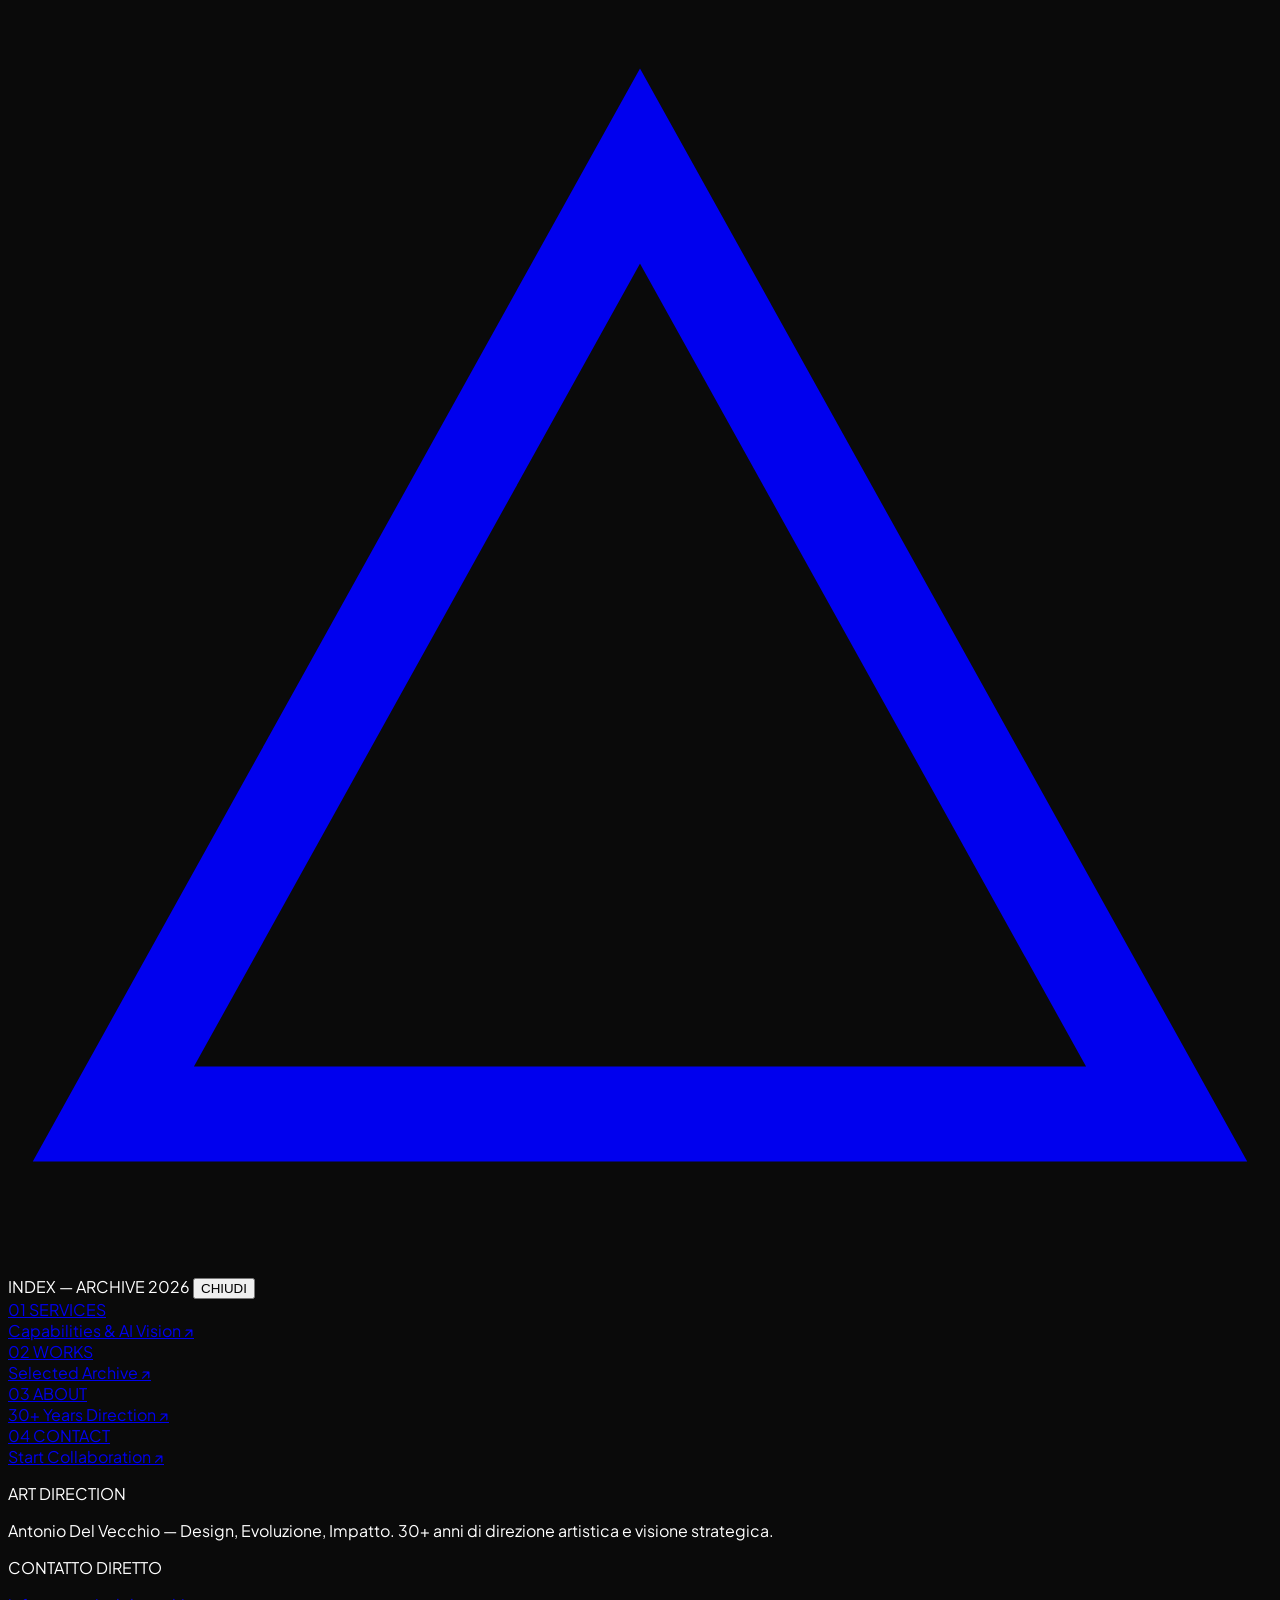
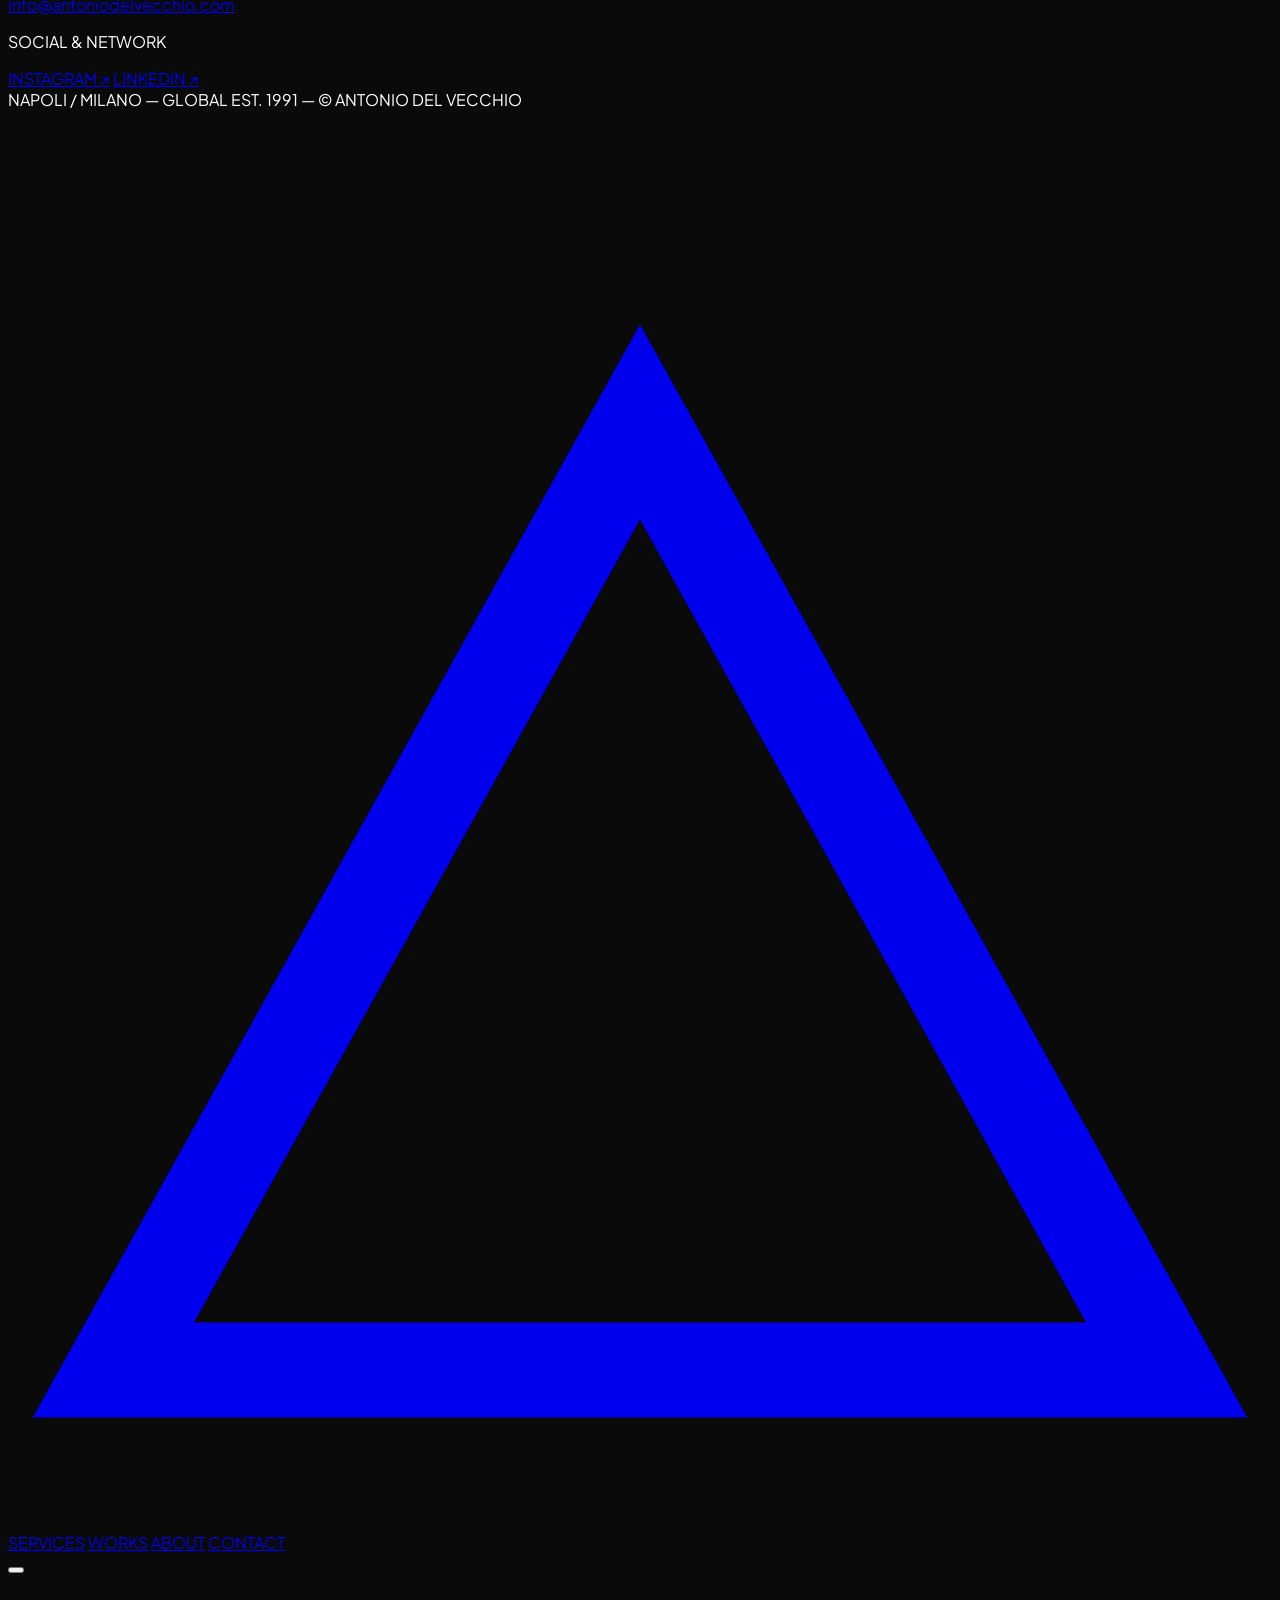
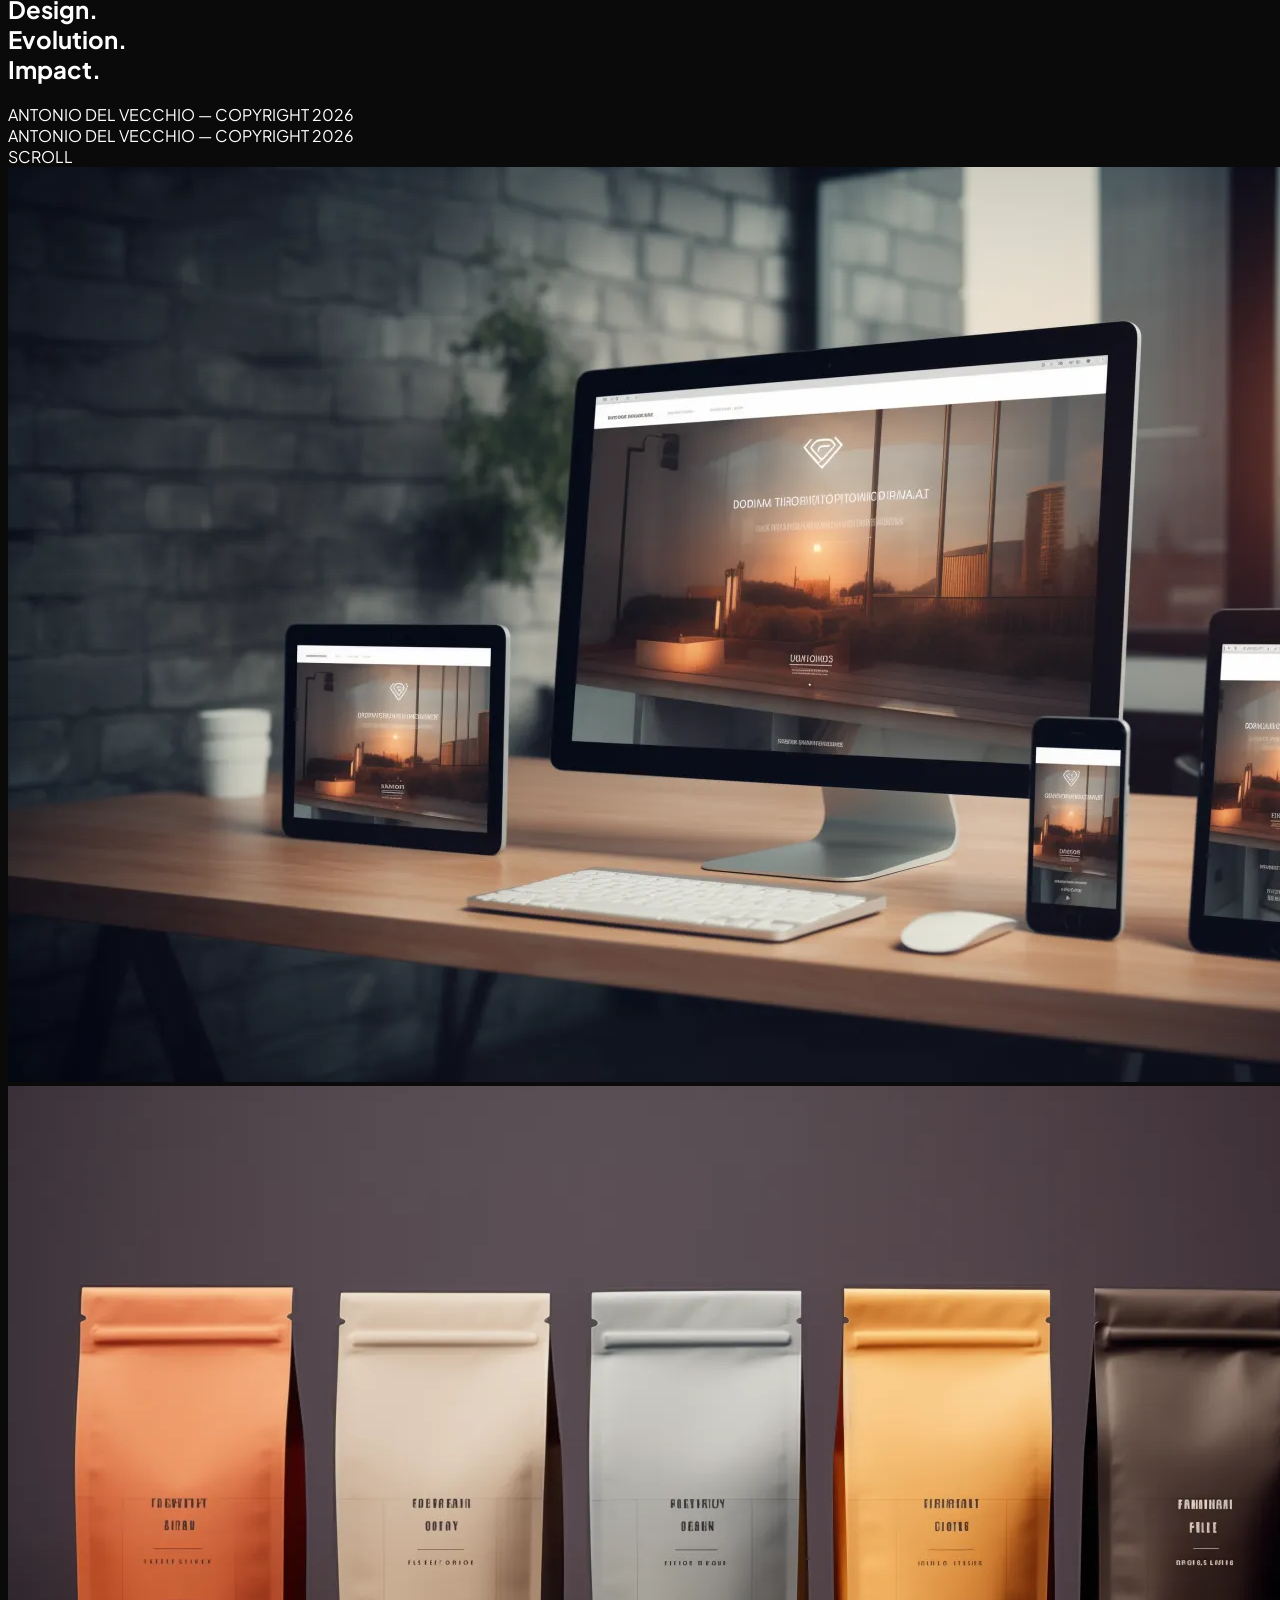
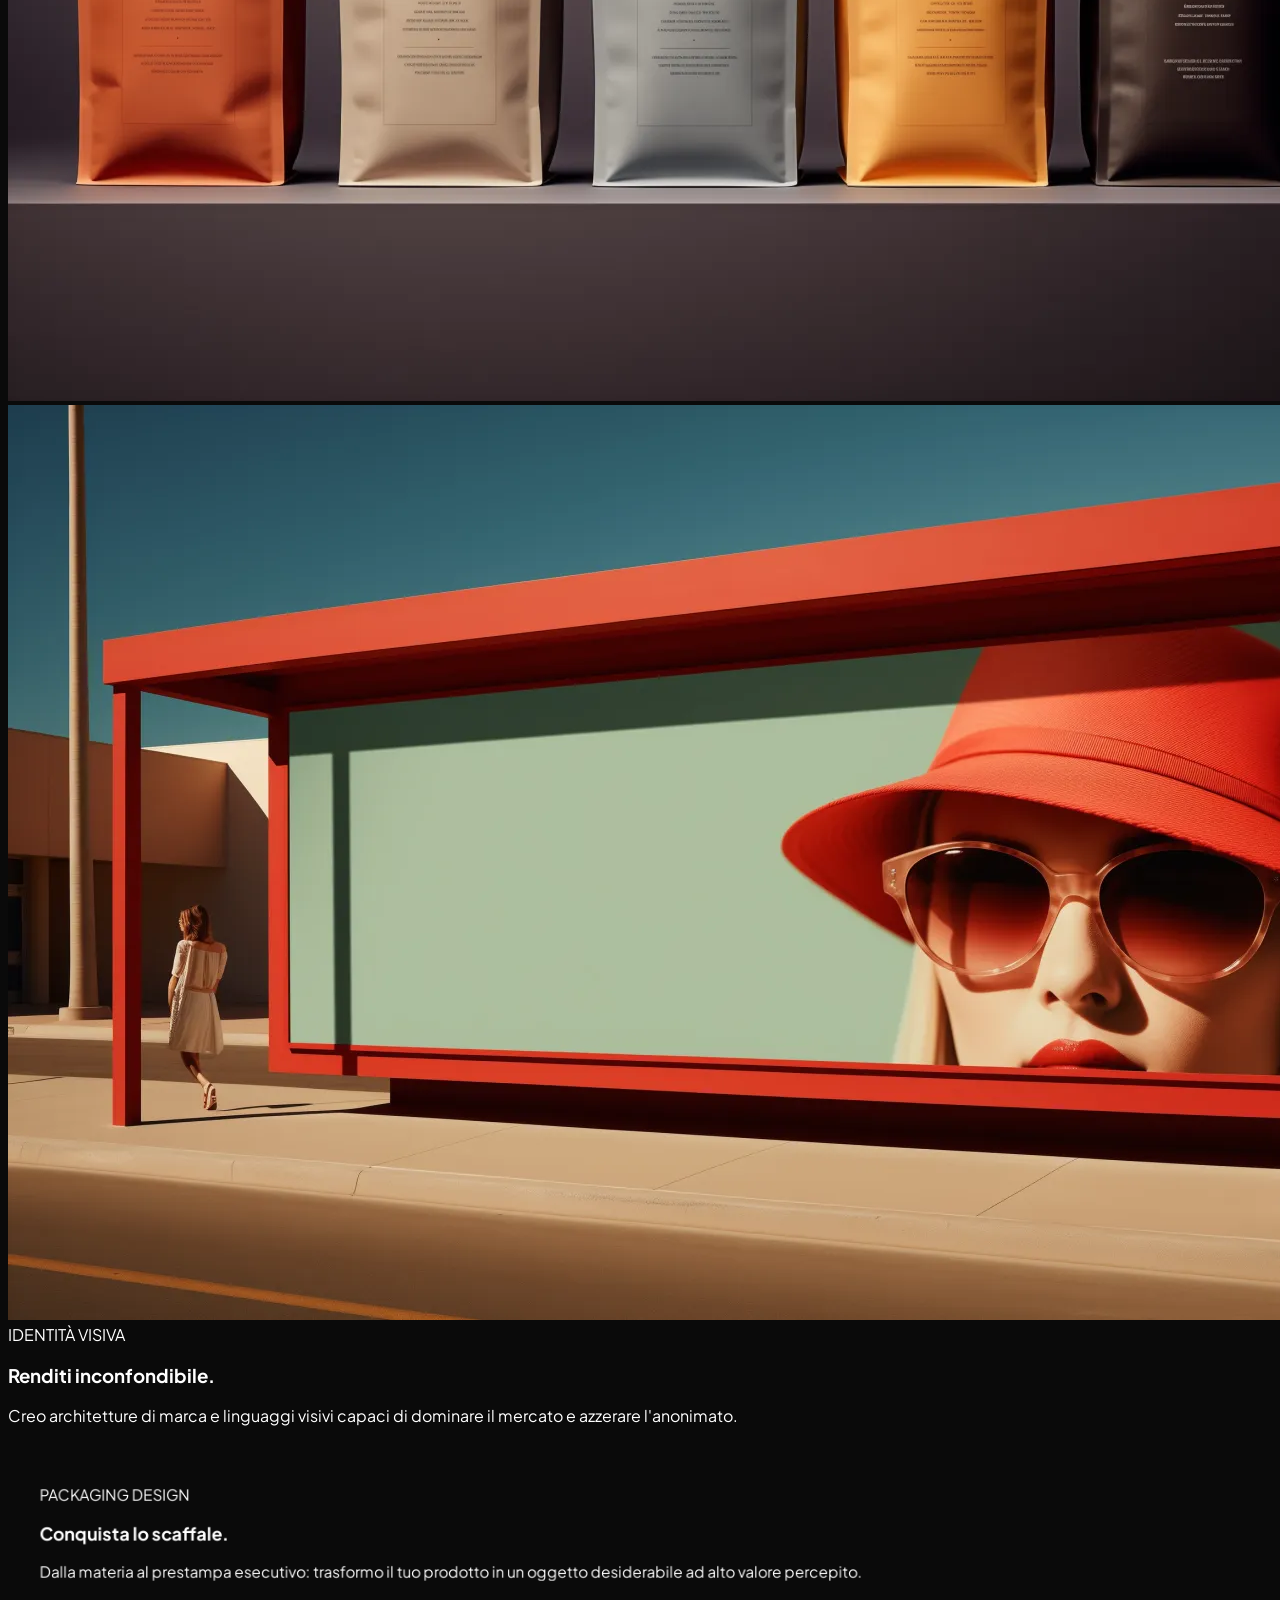
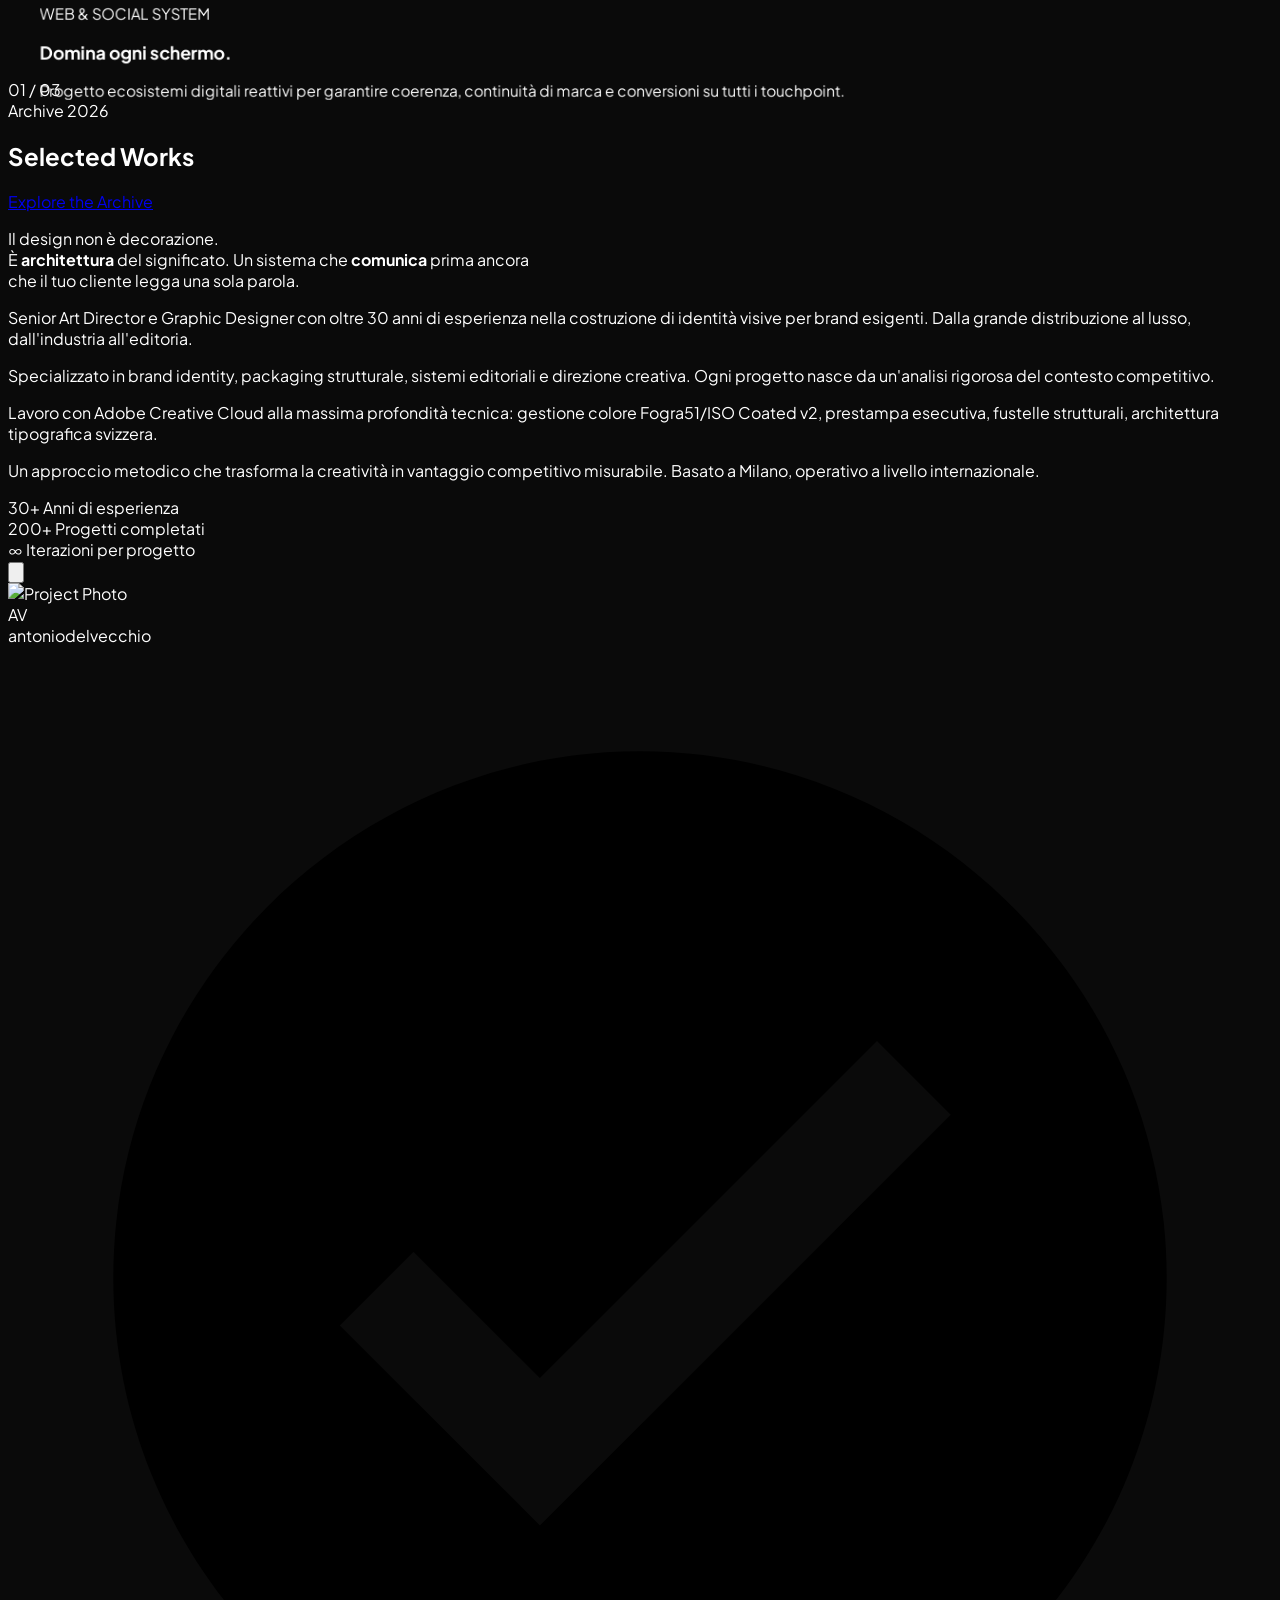
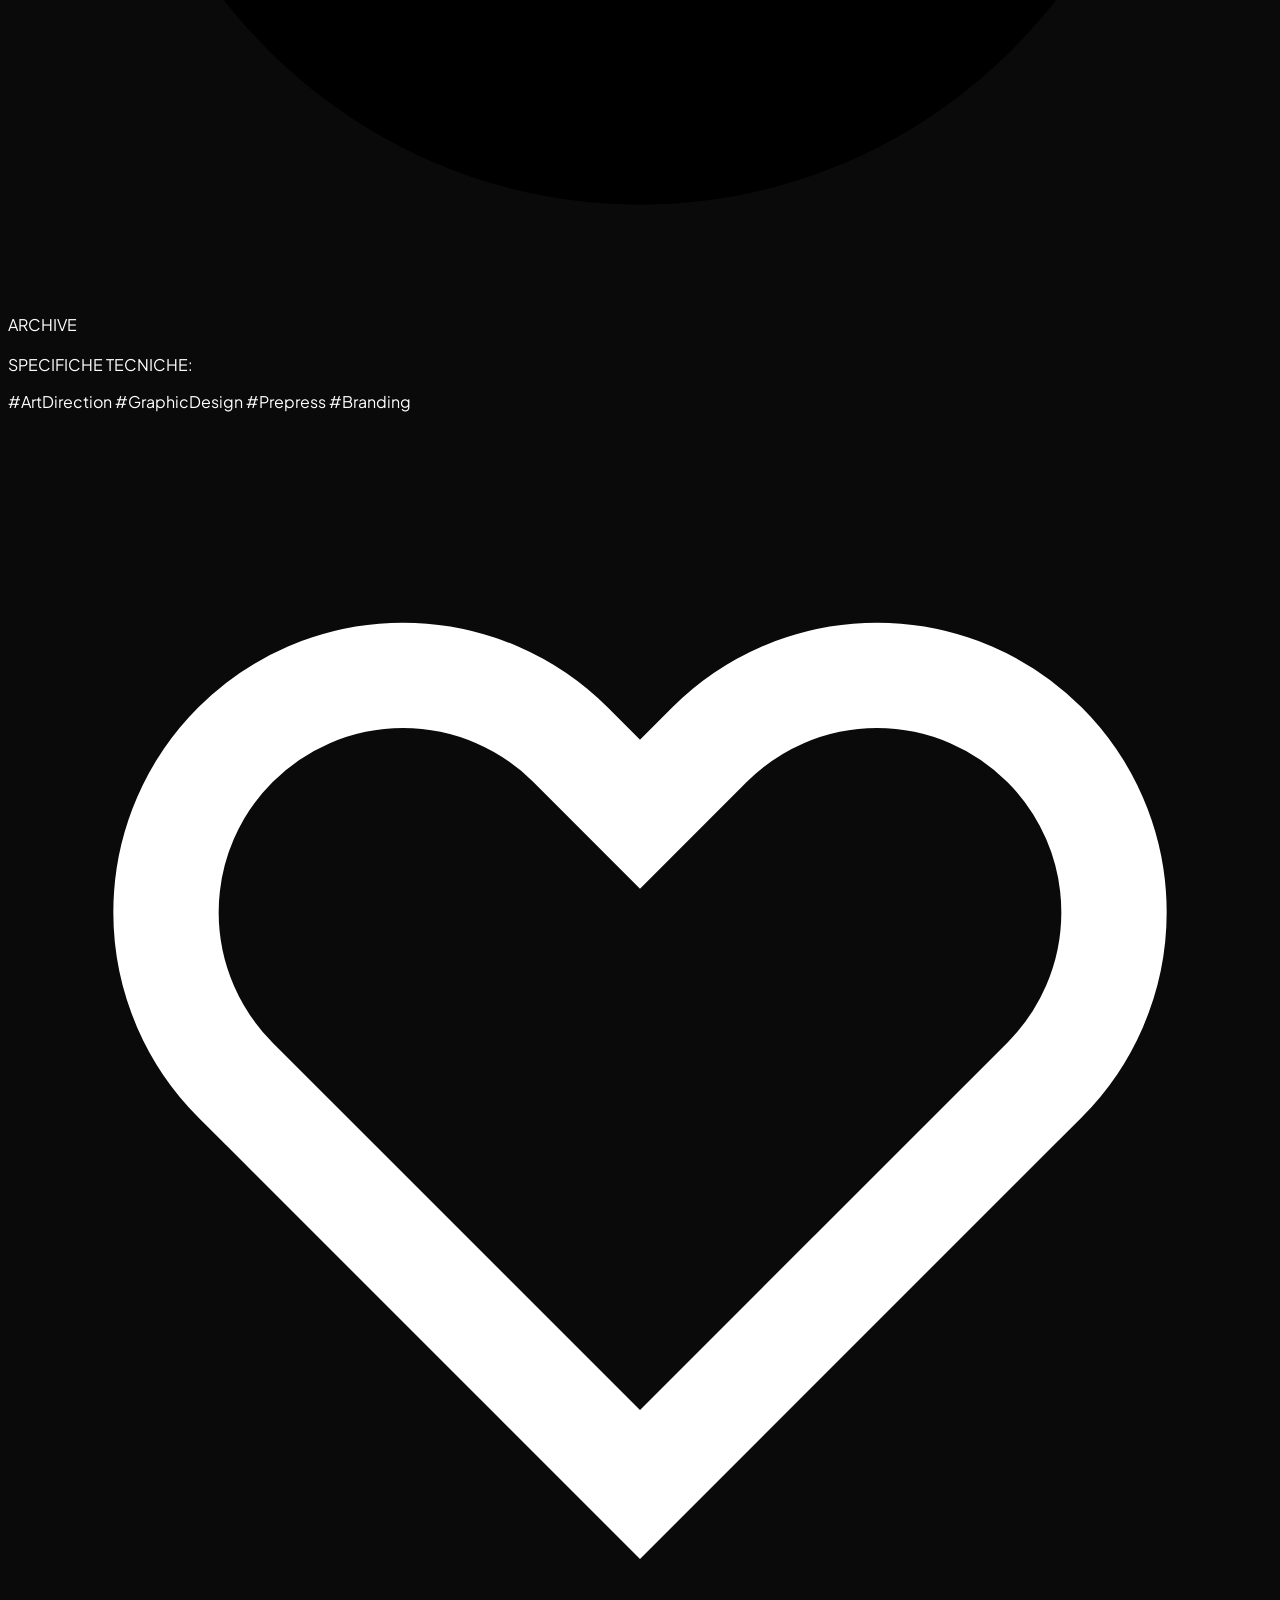
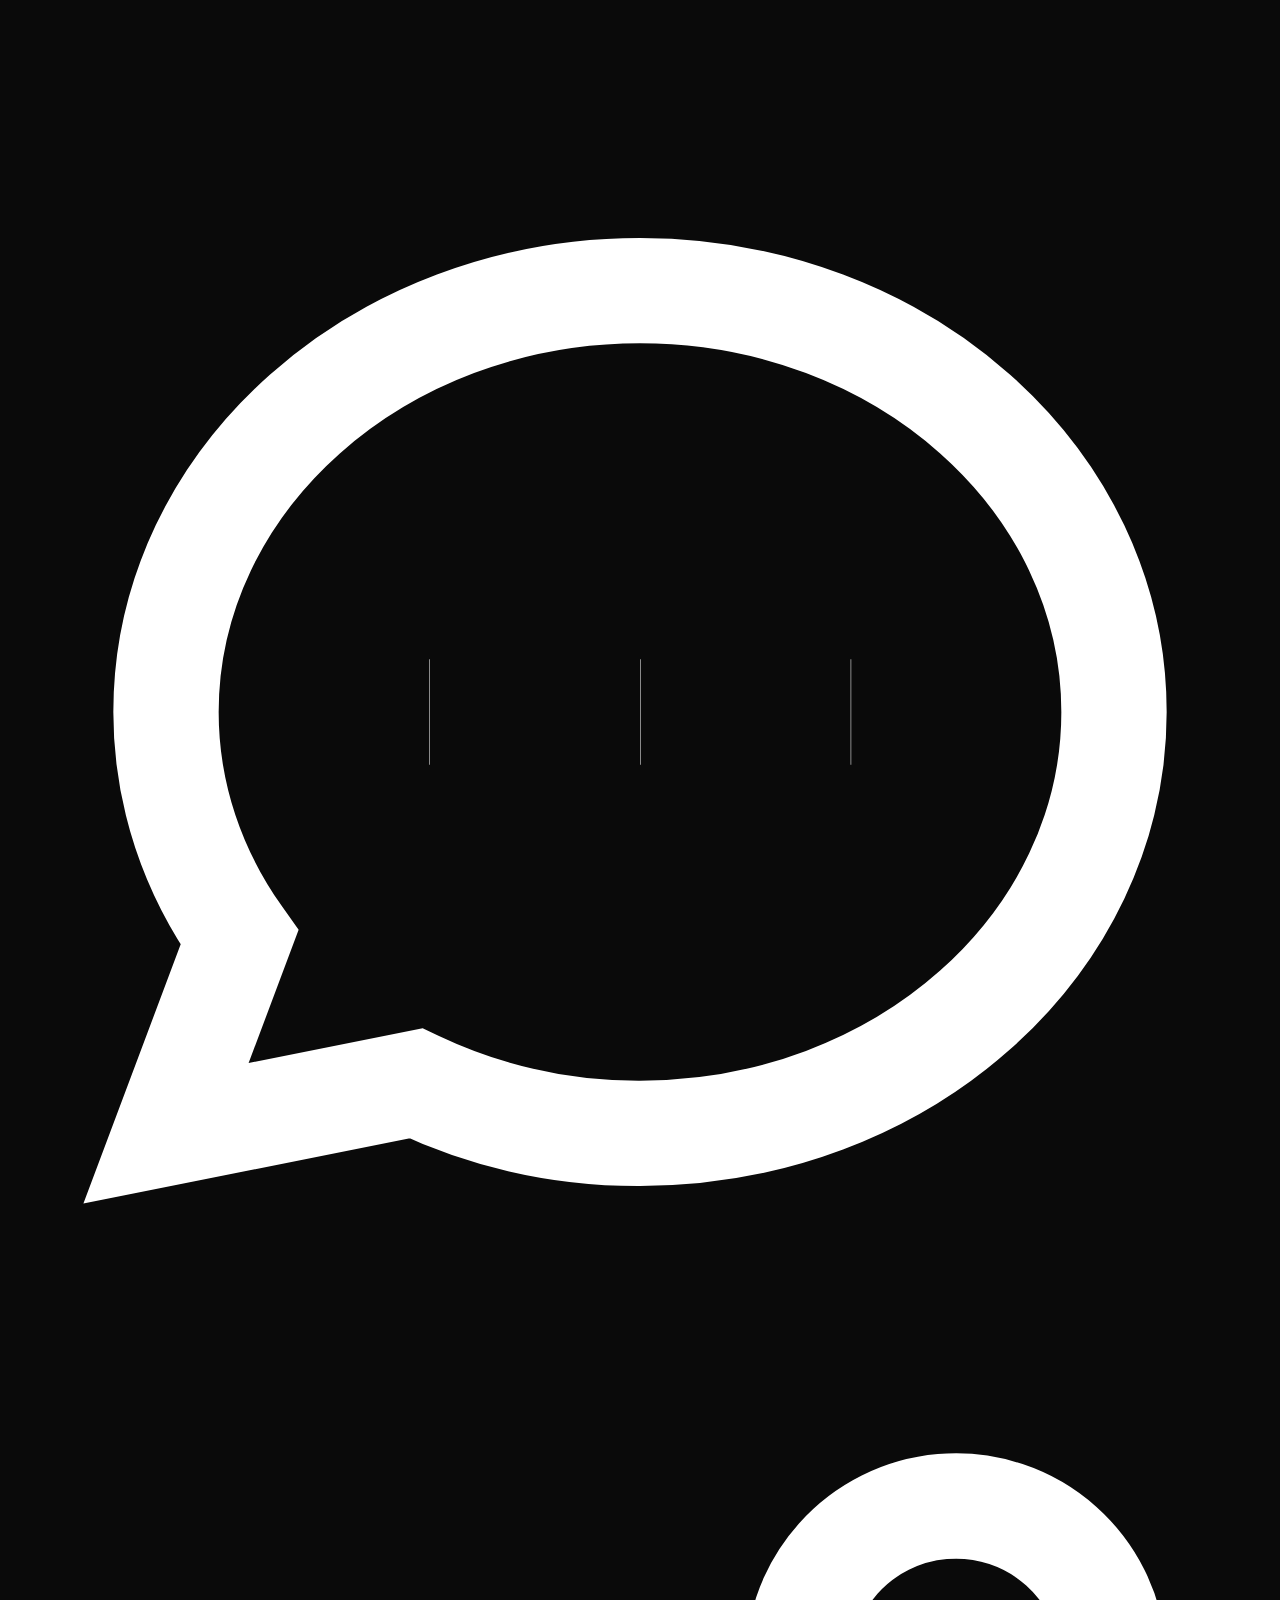
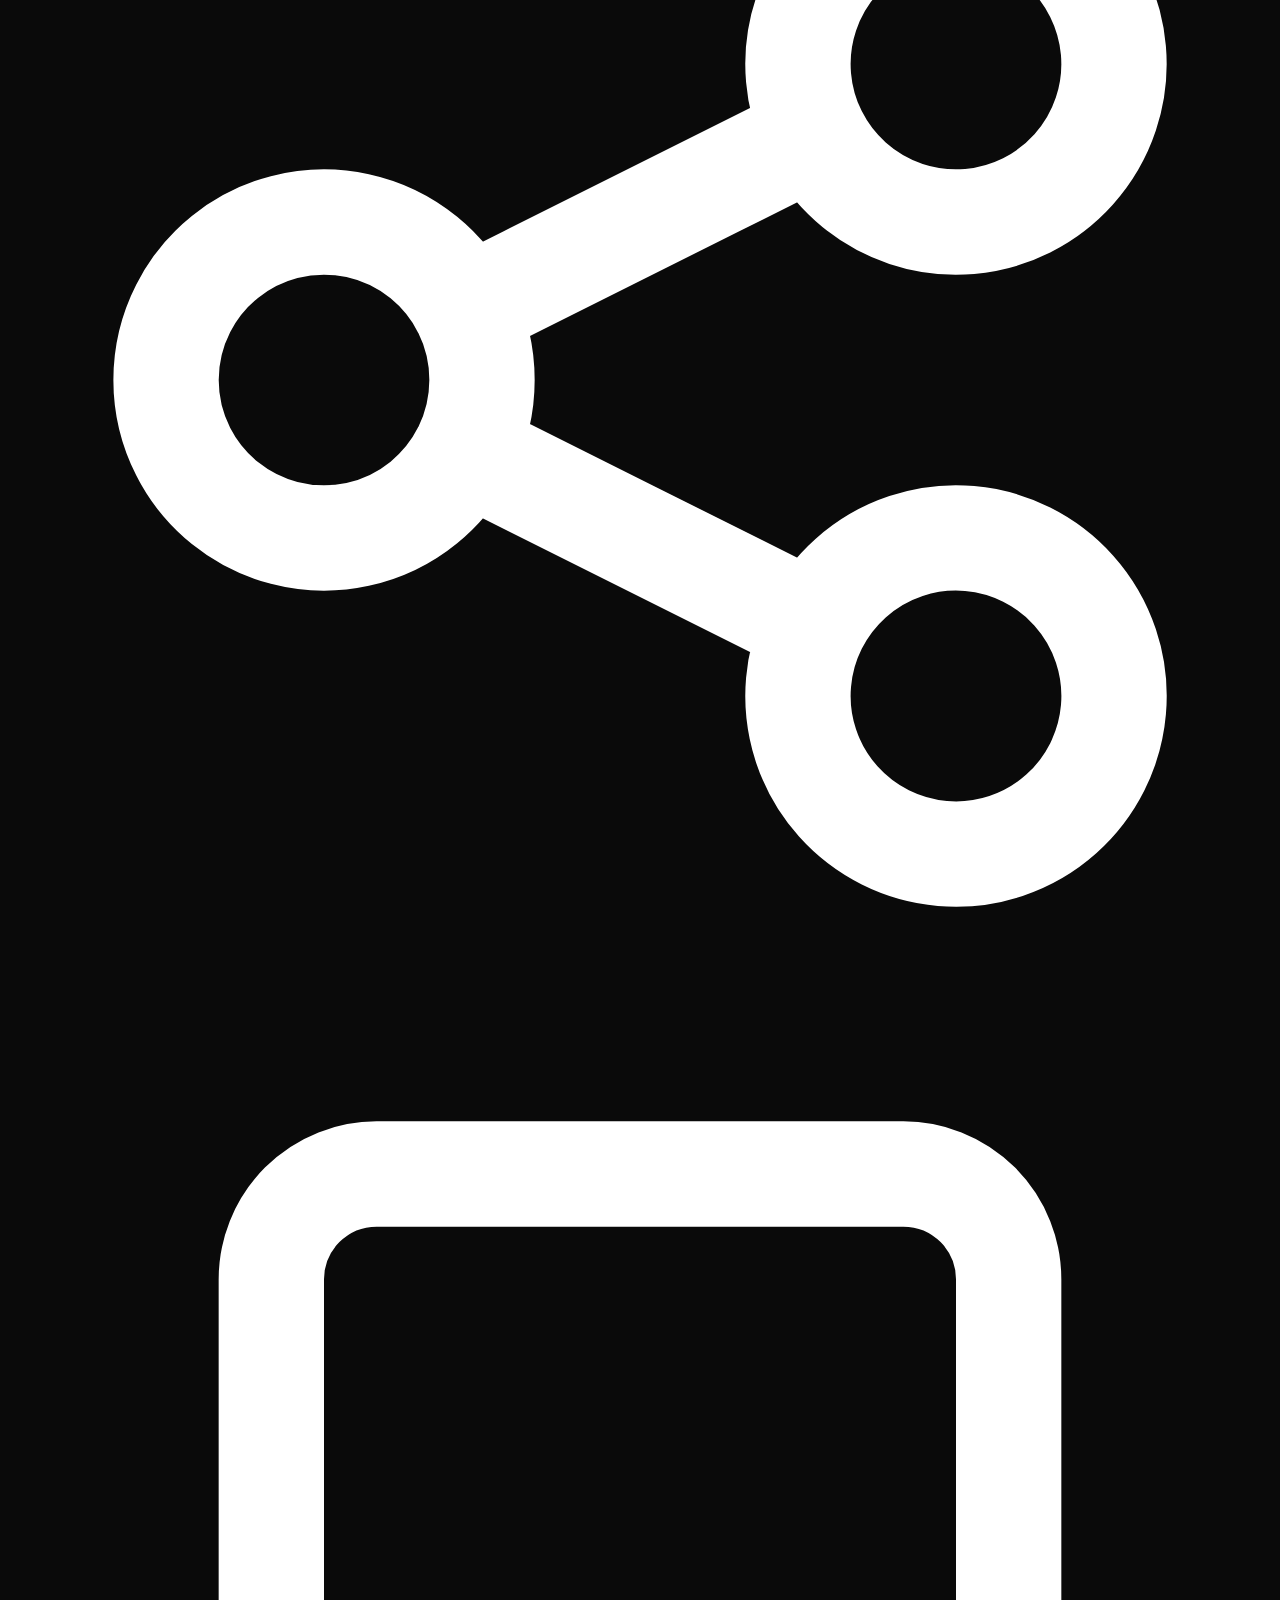
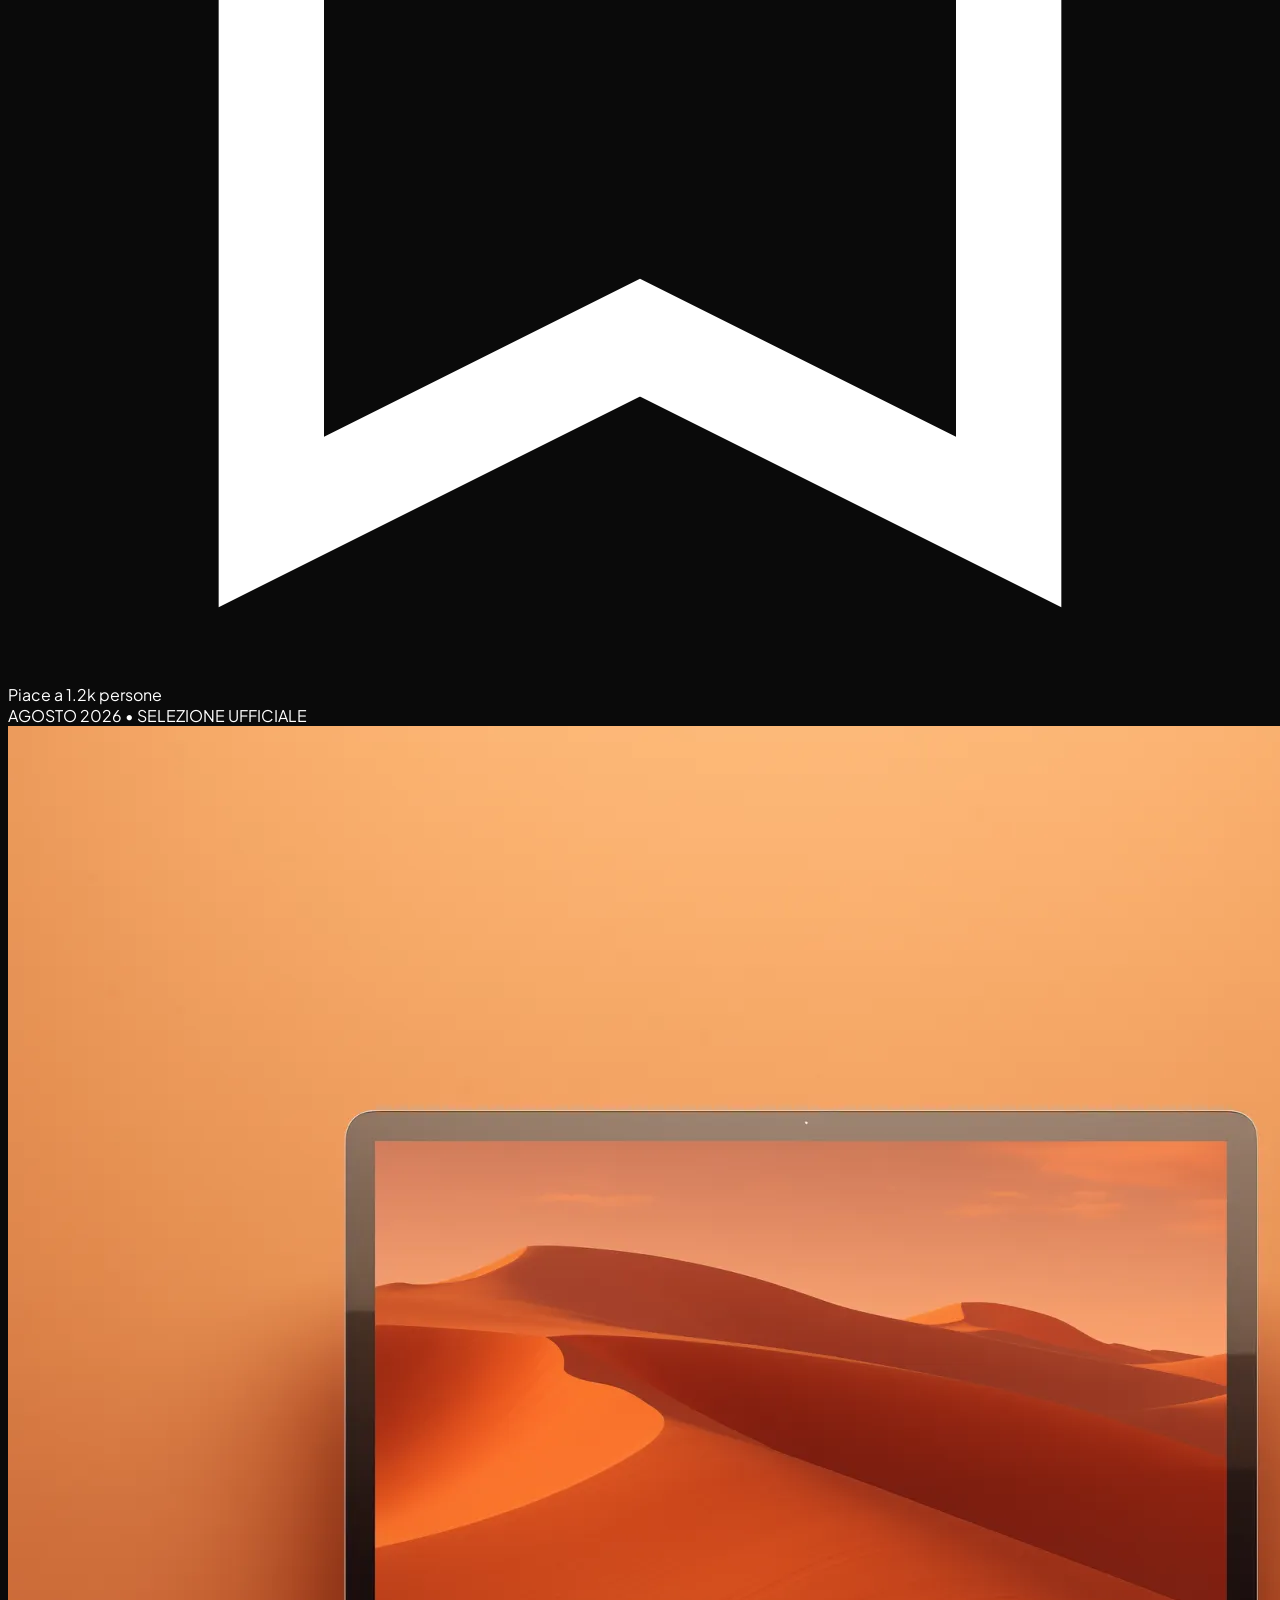
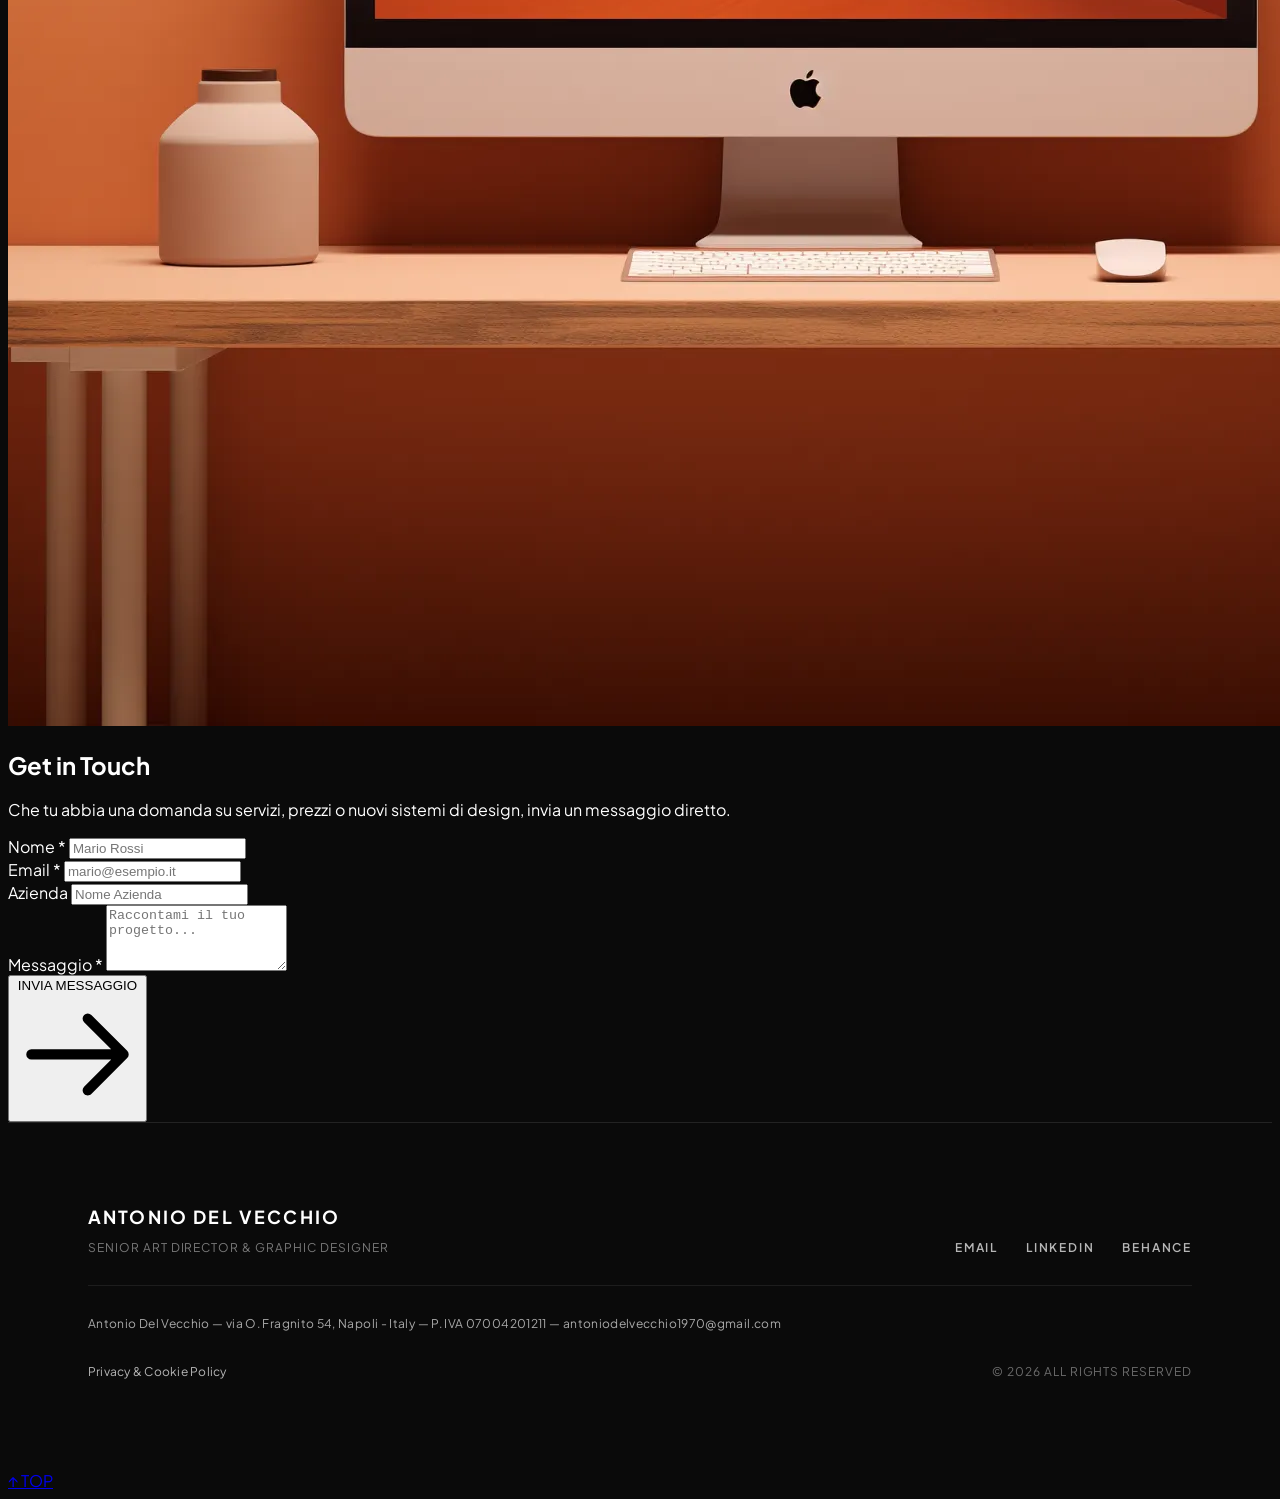
==== index.html @ 295d6362 "feat: Swiss legal footer structure with reciprocal policy/home links and .footer-legal styling" ====
<!DOCTYPE html>
<html lang="it" class="scroll-smooth">

<head>
  <meta charset="UTF-8">
  <meta name="viewport" content="width=device-width, initial-scale=1.0">
  <title>Antonio Del Vecchio — Senior Art Director</title>
  <meta name="description" content="Visual Identity, Spatial Systems & Creative Direction by Antonio Del Vecchio.">

  <!-- Google Fonts: Plus Jakarta Sans & Inter -->
  <link rel="preconnect" href="https://fonts.googleapis.com">
  <link rel="preconnect" href="https://fonts.gstatic.com" crossorigin>
  <link
    href="https://fonts.googleapis.com/css2?family=Inter:wght@300;400;500;600;700&family=Plus+Jakarta+Sans:wght@300;400;500;600;700&display=swap"
    rel="stylesheet">

  <!-- Tailwind CSS CDN -->
  <script src="https://cdn.tailwindcss.com"></script>
  <script>
    tailwind.config = {
      theme: {
        extend: {
          colors: {
            heroDark: '#0A0A0A',
            lightBg: '#FFFFFF',
            accentDark: '#121212',
            mutedGray: '#888888',
          },
          fontFamily: {
            sans: ['Plus Jakarta Sans', 'Inter', 'sans-serif'],
          },
          letterSpacing: {
            ultra: '0.25em',
            widest: '0.18em',
          }
        }
      }
    }
  </script>

  <!-- GSAP, ScrollTrigger & Lenis Smooth Scroll CDN -->
  <script src="https://cdnjs.cloudflare.com/ajax/libs/gsap/3.12.5/gsap.min.js"></script>
  <script src="https://cdnjs.cloudflare.com/ajax/libs/gsap/3.12.5/ScrollTrigger.min.js"></script>
  <script src="https://cdn.jsdelivr.net/npm/@studio-freight/lenis@1.0.42/dist/lenis.min.js"></script>

  <link rel="stylesheet" href="style.css?v=2.2">
</head>

<body class="antialiased selection:bg-white selection:text-black">

  <!-- ================= FULLSCREEN EDITORIAL NAVIGATION OVERLAY ================= -->
  <div id="menu-overlay" class="hidden fixed inset-0 z-50 w-full h-[100dvh] bg-[#070707] flex flex-col justify-between px-6 sm:px-8 lg:px-20 py-6 sm:py-8 overflow-hidden pointer-events-none opacity-0 invisible" aria-hidden="true">
    
    <!-- Subtle Ambient Architectural Vignette -->
    <div class="absolute inset-0 pointer-events-none bg-[radial-gradient(ellipse_80%_60%_at_80%_15%,rgba(226,160,102,0.05),transparent_70%)]"></div>

    <!-- Top Bar (Mirrors Header Position & Geometry) -->
    <div class="w-full max-w-7xl mx-auto flex items-center justify-between z-10 pt-2 relative">
      <!-- Minimalist Brand Emblem Left -->
      <a href="#" class="overlay-brand flex items-center space-x-2 text-white hover:opacity-80 transition-opacity" aria-label="Home">
        <svg class="w-7 h-7" viewBox="0 0 24 24" fill="none" stroke="currentColor" stroke-width="1.8">
          <path d="M12 3L2 21h20L12 3z" />
        </svg>
      </a>

      <!-- Center Architectural Label -->
      <span class="text-[10px] font-mono tracking-[0.25em] text-neutral-500 uppercase select-none hidden sm:block">
        INDEX — ARCHIVE 2026
      </span>

      <!-- Close Button Right -->
      <button id="menu-overlay-close-btn" aria-label="Close Navigation Menu"
        class="group flex items-center space-x-3 text-white focus:outline-none cursor-pointer py-2 -mr-2 select-none touch-manipulation">
        <span class="text-[10px] font-mono tracking-widest text-neutral-400 group-hover:text-white uppercase transition-colors">CHIUDI</span>
        <div class="w-6 h-6 relative flex items-center justify-center pointer-events-none">
          <span class="absolute block w-5 h-[1.5px] bg-white rounded-full transform rotate-45 transition-transform duration-300 group-hover:rotate-90"></span>
          <span class="absolute block w-5 h-[1.5px] bg-white rounded-full transform -rotate-45 transition-transform duration-300 group-hover:-rotate-90"></span>
        </div>
      </button>
    </div>

    <!-- Center: 4 Architectural Menu Items & Editorial Sidebar -->
    <div class="w-full max-w-7xl mx-auto flex-1 flex flex-col justify-center py-4 sm:py-8 z-10 relative">
      <div class="grid grid-cols-1 lg:grid-cols-12 gap-8 lg:gap-16 items-center">

        <!-- Primary 4 Navigation Links (Col 8) -->
        <nav class="lg:col-span-8 flex flex-col divide-y divide-white/10" id="menu-links-list">

          <!-- 01 SERVICES -->
          <div class="menu-nav-item py-3 sm:py-5 overflow-hidden">
            <a href="index.html#capabilities" class="menu-link group flex items-baseline justify-between w-full text-left" data-target="#capabilities">
              <div class="flex items-baseline space-x-4 sm:space-x-8">
                <span class="font-mono text-xs sm:text-sm text-neutral-500 tracking-widest group-hover:text-[#E2A066] transition-colors duration-300">01</span>
                <span class="text-3xl sm:text-5xl lg:text-6xl font-light text-white tracking-tight group-hover:translate-x-3 transition-transform duration-300">SERVICES</span>
              </div>
              <div class="flex items-center space-x-3">
                <span class="hidden md:inline-block font-mono text-[11px] tracking-widest text-neutral-400 uppercase group-hover:text-white transition-colors duration-300">Capabilities &amp; AI Vision</span>
                <span class="text-neutral-500 group-hover:text-white group-hover:translate-x-1 transition-all duration-300 text-base sm:text-lg">↗</span>
              </div>
            </a>
          </div>

          <!-- 02 WORKS -->
          <div class="menu-nav-item py-3 sm:py-5 overflow-hidden">
            <a href="works.html" class="menu-link group flex items-baseline justify-between w-full text-left" >
              <div class="flex items-baseline space-x-4 sm:space-x-8">
                <span class="font-mono text-xs sm:text-sm text-neutral-500 tracking-widest group-hover:text-[#F5E6D3] transition-colors duration-300">02</span>
                <span class="text-3xl sm:text-5xl lg:text-6xl font-light text-white tracking-tight group-hover:translate-x-3 transition-transform duration-300">WORKS</span>
              </div>
              <div class="flex items-center space-x-3">
                <span class="hidden md:inline-block font-mono text-[11px] tracking-widest text-neutral-400 uppercase group-hover:text-white transition-colors duration-300">Selected Archive</span>
                <span class="text-neutral-500 group-hover:text-white group-hover:translate-x-1 transition-all duration-300 text-base sm:text-lg">↗</span>
              </div>
            </a>
          </div>

          <!-- 03 ABOUT -->
          <div class="menu-nav-item py-3 sm:py-5 overflow-hidden">
            <a href="about.html" class="menu-link group flex items-baseline justify-between w-full text-left" >
              <div class="flex items-baseline space-x-4 sm:space-x-8">
                <span class="font-mono text-xs sm:text-sm text-neutral-500 tracking-widest group-hover:text-[#D67A53] transition-colors duration-300">03</span>
                <span class="text-3xl sm:text-5xl lg:text-6xl font-light text-white tracking-tight group-hover:translate-x-3 transition-transform duration-300">ABOUT</span>
              </div>
              <div class="flex items-center space-x-3">
                <span class="hidden md:inline-block font-mono text-[11px] tracking-widest text-neutral-400 uppercase group-hover:text-white transition-colors duration-300">30+ Years Direction</span>
                <span class="text-neutral-500 group-hover:text-white group-hover:translate-x-1 transition-all duration-300 text-base sm:text-lg">↗</span>
              </div>
            </a>
          </div>

          <!-- 04 CONTACT -->
          <div class="menu-nav-item py-3 sm:py-5 overflow-hidden">
            <a href="contact.html" class="menu-link group flex items-baseline justify-between w-full text-left" >
              <div class="flex items-baseline space-x-4 sm:space-x-8">
                <span class="font-mono text-xs sm:text-sm text-neutral-500 tracking-widest group-hover:text-white transition-colors duration-300">04</span>
                <span class="text-3xl sm:text-5xl lg:text-6xl font-light text-white tracking-tight group-hover:translate-x-3 transition-transform duration-300">CONTACT</span>
              </div>
              <div class="flex items-center space-x-3">
                <span class="hidden md:inline-block font-mono text-[11px] tracking-widest text-neutral-400 uppercase group-hover:text-white transition-colors duration-300">Start Collaboration</span>
                <span class="text-neutral-500 group-hover:text-white group-hover:translate-x-1 transition-all duration-300 text-base sm:text-lg">↗</span>
              </div>
            </a>
          </div>

        </nav>

        <!-- Lateral Editorial Metadata (Col 4) -->
        <div class="lg:col-span-4 lg:pl-8 flex flex-col justify-between space-y-6 text-xs text-neutral-400 font-mono menu-meta-col pt-2 lg:pt-0">
          <div class="space-y-1.5">
            <p class="text-white font-medium tracking-widest uppercase text-[10px]">ART DIRECTION</p>
            <p class="text-neutral-400 leading-relaxed font-sans text-xs sm:text-sm">
              Antonio Del Vecchio — Design, Evoluzione, Impatto. 30+ anni di direzione artistica e visione strategica.
            </p>
          </div>
          
          <div class="space-y-1">
            <p class="text-white font-medium tracking-widest uppercase text-[10px]">CONTATTO DIRETTO</p>
            <a href="mailto:info@antoniodelvecchio.com" class="text-neutral-300 hover:text-white transition-colors block text-xs sm:text-sm underline underline-offset-4 decoration-neutral-700 hover:decoration-white">
              info@antoniodelvecchio.com
            </a>
          </div>

          <div class="space-y-1.5">
            <p class="text-white font-medium tracking-widest uppercase text-[10px]">SOCIAL &amp; NETWORK</p>
            <div class="flex space-x-6 text-neutral-300 text-xs">
              <a href="https://instagram.com" target="_blank" rel="noopener noreferrer" class="hover:text-white transition-colors">INSTAGRAM ↗</a>
              <a href="https://linkedin.com" target="_blank" rel="noopener noreferrer" class="hover:text-white transition-colors">LINKEDIN ↗</a>
            </div>
          </div>
        </div>

      </div>
    </div>

    <!-- Bottom Bar -->
    <div class="w-full max-w-7xl mx-auto flex items-center justify-between text-[10px] font-mono tracking-widest text-neutral-500 uppercase border-t border-white/5 pt-4 z-10 relative">
      <span>NAPOLI / MILANO — GLOBAL</span>
      <span>EST. 1991 — © ANTONIO DEL VECCHIO</span>
    </div>

  </div>

  <!-- ================= 1. ARCHITECTURAL CANVAS SEQUENCE HERO SECTION (250VH STICKY PIN) ================= -->
  <div class="hero-sequence-container relative w-full h-[250vh]">

    <section
      class="hero-sticky-container sticky top-0 left-0 w-full h-screen min-h-[560px] sm:min-h-[680px] flex flex-col justify-between px-6 sm:px-8 lg:px-20 py-6 sm:py-8 overflow-hidden group">

      <!-- HERO CANVAS (59 FRAME SEQUENCE RENDERED AT 100% ORIGINAL VISUAL FIDELITY) -->
      <canvas id="hero-canvas" class="absolute inset-0 w-full h-full z-0 pointer-events-none"></canvas>

      <!-- TOP HEADER / OVERLAY NAVIGATION (Z-30) -->
      <header class="w-full max-w-7xl mx-auto flex items-center justify-between z-30 pt-2 relative">

        <!-- Minimalist Brand Emblem Left -->
        <a href="#" aria-label="Home"
          class="flex items-center space-x-2 text-white hover:opacity-80 transition-opacity">
          <svg class="w-7 h-7" viewBox="0 0 24 24" fill="none" stroke="currentColor" stroke-width="1.8">
            <path d="M12 3L2 21h20L12 3z" />
          </svg>
        </a>

        <!-- Center Navigation Links -->
        <nav
          class="hidden md:flex items-center space-x-12 text-xs font-semibold tracking-widest uppercase text-white/90">
          <a href="index.html#capabilities" class="nav-link py-1">SERVICES</a>
          <a href="works.html" class="nav-link py-1">WORKS</a>
          <a href="about.html" class="nav-link py-1">ABOUT</a>
          <a href="contact.html" class="nav-link py-1">CONTACT</a>
        </nav>

        <!-- Right Menu Toggle Icon (3 Lines) -->
        <button id="menu-toggle-btn" aria-label="Toggle Navigation Menu" aria-expanded="false"
          class="menu-toggle-btn text-white focus:outline-none flex flex-col justify-center items-end w-12 h-12 cursor-pointer group relative z-50 select-none touch-manipulation">
          <span class="menu-bar menu-bar-1 block w-6 h-[1.5px] bg-white rounded-full transition-all duration-300 ease-[cubic-bezier(0.16,1,0.3,1)] pointer-events-none"></span>
          <span class="menu-bar menu-bar-2 block w-6 h-[1.5px] bg-white rounded-full my-[5px] transition-all duration-300 ease-[cubic-bezier(0.16,1,0.3,1)] pointer-events-none"></span>
          <span class="menu-bar menu-bar-3 block w-6 h-[1.5px] bg-white rounded-full transition-all duration-300 ease-[cubic-bezier(0.16,1,0.3,1)] pointer-events-none"></span>
        </button>

      </header>

      <!-- HERO OVERLAY HEADLINE ("Design. Evolution. Impact.") WITH STATIONARY COLOR ROLL-OVER (Z-30) -->
      <div id="hero" class="w-full max-w-7xl mx-auto flex-1 flex flex-col justify-start pt-3 sm:pt-0 sm:justify-center items-start z-30 relative">
        <div class="space-y-4 sm:space-y-8">

          <!-- H1 Headline (-15% on mobile: 41px vs 48px; preserved 7xl/8xl on desktop) -->
          <h1 class="text-[41px] sm:text-7xl lg:text-8xl font-light text-white tracking-tight leading-[1.06] select-none">
            <span class="hero-line-1">Design.</span><br />
            <span class="hero-line-2">Evolution.</span><br />
            <span class="hero-line-3 font-normal">Impact.</span>
          </h1>


        </div>
      </div>

      <!-- SCROLL INDICATOR — desktop: bottom row -->

      <!-- Mobile COPYRIGHT (absolute bottom-center) -->
      <div class="sm:hidden absolute bottom-4 left-0 right-0 flex justify-center z-30 pointer-events-none">
        <div class="text-[10px] font-mono tracking-widest text-white/50 uppercase text-center">
          ANTONIO DEL VECCHIO — COPYRIGHT 2026
        </div>
      </div>

      <!-- Desktop SCROLL INDICATOR row (copyright left + scroll right) -->
      <div class="hidden sm:flex w-full max-w-7xl mx-auto items-end justify-between pb-4 z-30 relative">
        <div class="text-[10px] font-mono tracking-widest text-white/50 uppercase">
          ANTONIO DEL VECCHIO — COPYRIGHT 2026
        </div>

        <div class="flex flex-col items-center space-y-3 cursor-pointer">
          <div class="w-[1px] h-8 bg-white/60 scroll-indicator-line"></div>
          <span class="text-[10px] font-mono tracking-widest text-white/80 uppercase">SCROLL</span>
        </div>
      </div>

    </section>
  </div>


  <!-- ================= 2. CAPABILITIES & EXPERTISE SECTION (400VH FULL-SCREEN IMMERSIVE PIN) ================= -->
  <div id="capabilities" class="cap-pin-wrapper relative w-full h-[400vh] bg-[#0A0A0A] text-white">

    <section
      class="cap-sticky-container sticky top-0 left-0 w-full h-screen flex flex-col justify-between overflow-hidden">

      <!-- FULL-SCREEN BACKGROUND IMAGES LAYER (DECREASING Z-INDEX STACK FOR NO HOLE TRANSPARENCY) -->
      <div class="absolute inset-0 z-0 overflow-hidden pointer-events-none">
        <!-- Step 3 Image: Bottom Layer (z-10, opacity: 1) -->
        <img src="assets/optimized/web.webp" onerror="this.src='assets/web.jpg'" alt="Web & Social Systems - Digital Ecosystem"
          loading="lazy" decoding="async"
          class="cap-img cap-img-3 absolute inset-0 w-full h-full object-cover z-10"
          style="opacity: 1; transform: scale(1);" />

        <!-- Step 2 Image: Middle Layer (z-20, opacity: 1) -->
        <img src="assets/optimized/pack.webp" onerror="this.src='assets/pack.jpg'"
          alt="Packaging Design & Structural Product Packaging"
          loading="lazy" decoding="async"
          class="cap-img cap-img-2 absolute inset-0 w-full h-full object-cover z-20"
          style="opacity: 1; transform: scale(1);" />

        <!-- Step 1 Image: Top Layer (z-30, opacity: 1) -->
        <img src="assets/optimized/identity.webp" onerror="this.src='assets/identity.jpg'"
          alt="Identità Visiva - Brand Identity Design"
          loading="lazy" decoding="async"
          class="cap-img cap-img-1 absolute inset-0 w-full h-full object-cover z-30"
          style="opacity: 1; transform: scale(1);" />

        <!-- Lightened Overlay for 30%+ Increased Visibility of Background Images -->
        <div class="absolute inset-0 z-40 bg-gradient-to-r from-black/50 via-black/25 to-transparent pointer-events-none">
        </div>
        <div class="absolute inset-0 z-40 bg-black/5 pointer-events-none"></div>
      </div>

      <!-- OVERLAY COPY CONTENT (ALIGNED LEFT, Z-50) -->
      <div
        class="max-w-7xl mx-auto w-full flex-1 flex flex-col justify-center items-start z-50 relative px-6 sm:px-8 lg:px-20 py-12">
        <div class="relative w-full max-w-2xl min-h-[220px] sm:min-h-[260px] flex flex-col justify-center">

          <!-- State 1: Identità Visiva -->
          <div class="cap-text-block cap-text-1 absolute inset-0 flex flex-col justify-center">
            <span class="text-[14px] font-mono tracking-widest text-white/70 uppercase font-semibold">IDENTITÀ VISIVA</span>
            <h3 class="text-[36px] sm:text-[73px] lg:text-[87px] font-bold tracking-tight text-white mt-2 mb-4 leading-[1.08]">
              Renditi inconfondibile.</h3>
            <p class="text-neutral-300 text-[17px] sm:text-[20px] lg:text-[22px] leading-relaxed max-w-xl font-normal">Creo
              architetture di marca e linguaggi visivi capaci di dominare il mercato e azzerare l'anonimato.</p>
          </div>

          <!-- State 2: Packaging Design -->
          <div
            class="cap-text-block cap-text-2 absolute inset-0 flex flex-col justify-center opacity-0 pointer-events-none"
            style="transform: translateY(40px) scale(0.95);">
            <span class="text-[14px] font-mono tracking-widest text-white/70 uppercase font-semibold">PACKAGING
              DESIGN</span>
            <h3 class="text-[36px] sm:text-[73px] lg:text-[87px] font-bold tracking-tight text-white mt-2 mb-4 leading-[1.08]">
              Conquista lo scaffale.</h3>
            <p class="text-neutral-300 text-[17px] sm:text-[20px] lg:text-[22px] leading-relaxed max-w-xl font-normal">Dalla
              materia al prestampa esecutivo: trasformo il tuo prodotto in un oggetto desiderabile ad alto valore
              percepito.</p>
          </div>

          <!-- State 3: Web & Social System -->
          <div
            class="cap-text-block cap-text-3 absolute inset-0 flex flex-col justify-center opacity-0 pointer-events-none"
            style="transform: translateY(40px) scale(0.95);">
            <span class="text-[14px] font-mono tracking-widest text-white/70 uppercase font-semibold">WEB & SOCIAL
              SYSTEM</span>
            <h3 class="text-[36px] sm:text-[73px] lg:text-[87px] font-bold tracking-tight text-white mt-2 mb-4 leading-[1.08]">
              Domina ogni schermo.</h3>
            <p class="text-neutral-300 text-[17px] sm:text-[20px] lg:text-[22px] leading-relaxed max-w-xl font-normal">Progetto
              ecosistemi digitali reattivi per garantire coerenza, continuità di marca e conversioni su tutti i
              touchpoint.</p>
          </div>

        </div>
      </div>

      <!-- BOTTOM PROGRESS BAR -->
      <div class="max-w-7xl mx-auto w-full z-50 px-6 sm:px-8 lg:px-20 pb-8 flex items-center justify-between relative">
        <div class="w-full max-w-md bg-white/20 h-[2px] relative overflow-hidden rounded-full mr-6">
          <div id="cap-progress" class="bg-white h-full w-0 transition-all duration-75"></div>
        </div>
        <div id="cap-counter" class="text-xs font-mono tracking-widest text-white/60 font-medium">
          01 / 03
        </div>
      </div>

    </section>
  </div>


  <!-- ================= 3. WORKS TEASER SECTION ================= -->
  <section id="concepts" class="bg-[#070707] text-white py-24 sm:py-32 px-4 sm:px-8 lg:px-20 relative z-20 border-t border-white/10">
    <div class="max-w-7xl mx-auto flex flex-col items-center text-center">
      <span class="text-xs font-mono tracking-widest text-neutral-500 uppercase mb-6">Archive 2026</span>
      <h2 class="text-4xl sm:text-6xl lg:text-7xl font-light tracking-tight mb-12">Selected Works</h2>
      <a href="works.html" class="group relative inline-flex items-center justify-center px-8 py-4 bg-white text-black font-semibold text-sm tracking-widest uppercase rounded-full overflow-hidden transition-transform hover:scale-105">
        <span class="relative z-10">Explore the Archive</span>
      </a>
    </div>
  </section>

  <!-- ================= 3.5. ABOUT & CREATIVE PHILOSOPHY SECTION ================= -->
  <section id="about" class="bg-[#0A0A0A] text-white py-20 sm:py-24 px-6 sm:px-8 lg:px-20 relative z-20 border-t border-neutral-900">
    <div class="max-w-7xl mx-auto">

      <!-- MANIFESTO STATEMENT — full width, large type -->
      <p class="text-[clamp(22px,3.5vw,42px)] font-light leading-[1.35] tracking-tight text-white mb-16" style="max-width:100%;">
        Il design non è decorazione.<br>
        È <strong class="font-black">architettura</strong> del significato. Un sistema che <strong class="font-black">comunica</strong> prima ancora<br>
        che il tuo cliente legga una sola parola.
      </p>

      <!-- HORIZONTAL RULE -->
      <div class="border-t border-neutral-800 mb-16"></div>

      <!-- TWO-COLUMN BIO -->
      <div class="grid grid-cols-1 md:grid-cols-2 gap-12 mb-20">
        <div class="text-[13px] text-neutral-400 leading-[1.85] font-light space-y-5">
          <p>Senior Art Director e Graphic Designer con oltre 30 anni di esperienza nella costruzione di identità visive per brand esigenti. Dalla grande distribuzione al lusso, dall'industria all'editoria.</p>
          <p>Specializzato in brand identity, packaging strutturale, sistemi editoriali e direzione creativa. Ogni progetto nasce da un'analisi rigorosa del contesto competitivo.</p>
        </div>
        <div class="text-[13px] text-neutral-400 leading-[1.85] font-light space-y-5">
          <p>Lavoro con Adobe Creative Cloud alla massima profondità tecnica: gestione colore Fogra51/ISO Coated v2, prestampa esecutiva, fustelle strutturali, architettura tipografica svizzera.</p>
          <p>Un approccio metodico che trasforma la creatività in vantaggio competitivo misurabile. Basato a Milano, operativo a livello internazionale.</p>
        </div>
      </div>

      <!-- STATS STRIP — bordered thirds -->
      <div class="grid grid-cols-3 border-t border-neutral-800">

        <div class="py-8 sm:py-12 pr-4 sm:pr-10 border-r border-neutral-800">
          <span
            class="about-counter block text-[clamp(40px,8vw,96px)] font-black leading-none tracking-tighter text-white"
            data-target="30"
            data-suffix="+"
          >0</span>
          <span class="block mt-3 text-[9px] sm:text-[10px] font-mono tracking-[0.22em] uppercase text-neutral-500">Anni di esperienza</span>
        </div>

        <div class="py-8 sm:py-12 px-4 sm:px-10 border-r border-neutral-800">
          <span
            class="about-counter block text-[clamp(40px,8vw,96px)] font-black leading-none tracking-tighter text-white"
            data-target="200"
            data-suffix="+"
          >0</span>
          <span class="block mt-3 text-[9px] sm:text-[10px] font-mono tracking-[0.22em] uppercase text-neutral-500">Progetti completati</span>
        </div>

        <div class="py-8 sm:py-12 pl-4 sm:pl-10">
          <!-- Infinity symbol — not a counter -->
          <span class="block text-[clamp(40px,8vw,96px)] font-black leading-none tracking-tighter text-white select-none">∞</span>
          <span class="block mt-3 text-[9px] sm:text-[10px] font-mono tracking-[0.22em] uppercase text-neutral-500">Iterazioni per progetto</span>
        </div>

      </div>

    </div>
  </section>

  <script>
  /* ── COUNT-UP ANIMATION FOR ABOUT STATS ── */
  (function () {
    var counters = document.querySelectorAll('.about-counter');
    var observed = false;

    function animateCounter(el) {
      var target = parseInt(el.getAttribute('data-target'), 10);
      var suffix = el.getAttribute('data-suffix') || '';
      var duration = 1600; // ms
      var startTime = null;

      function easeOutExpo(t) {
        return t === 1 ? 1 : 1 - Math.pow(2, -10 * t);
      }

      function step(timestamp) {
        if (!startTime) startTime = timestamp;
        var progress = Math.min((timestamp - startTime) / duration, 1);
        var current = Math.floor(easeOutExpo(progress) * target);
        el.textContent = current + suffix;
        if (progress < 1) {
          requestAnimationFrame(step);
        } else {
          el.textContent = target + suffix;
        }
      }

      requestAnimationFrame(step);
    }

    if ('IntersectionObserver' in window) {
      var io = new IntersectionObserver(function (entries) {
        entries.forEach(function (entry) {
          if (entry.isIntersecting && !observed) {
            observed = true;
            counters.forEach(function (el) { animateCounter(el); });
            io.disconnect();
          }
        });
      }, { threshold: 0.3 });

      if (counters.length) io.observe(counters[0].closest('section') || counters[0]);
    } else {
      /* Fallback: animate immediately */
      counters.forEach(function (el) { animateCounter(el); });
    }
  })();
  </script>


  <!-- ================= 4. INSTAGRAM STYLE LIGHTBOX MODAL ================= -->
  <div id="concept-modal"
    class="fixed inset-0 z-50 hidden opacity-0 transition-opacity duration-300 ease-out flex items-center justify-center p-3 sm:p-6 lg:p-8 backdrop-blur-2xl bg-black/92">
    
    <!-- Modal Container -->
    <div class="relative w-[96vw] max-w-7xl h-[90vh] lg:h-[86vh] bg-[#121212] text-white border border-neutral-700/80 rounded-none shadow-[0_0_80px_rgba(0,0,0,0.95)] overflow-hidden flex flex-col lg:flex-row">

      <!-- Close Button -->
      <button id="modal-close" aria-label="Close modal"
        class="absolute top-4 right-4 z-50 text-neutral-300 hover:text-white transition-colors bg-black/70 hover:bg-black rounded-none p-2.5 border border-neutral-600/80 shadow-lg">
        <svg class="w-5 h-5" fill="none" stroke="currentColor" viewBox="0 0 24 24">
          <path stroke-linecap="round" stroke-linejoin="round" stroke-width="2" d="M6 18L18 6M6 6l12 12" />
        </svg>
      </button>

      <!-- Left 72%: High-Res Photo Display Area -->
      <div class="w-full lg:w-[72%] h-[55%] lg:h-full bg-[#050505] p-3 sm:p-6 overflow-hidden flex items-center justify-center relative select-none">
        <img id="modal-img" src="" alt="Project Photo" class="max-w-full max-h-full object-contain rounded-none drop-shadow-2xl transition-transform duration-300" />
      </div>

      <!-- Right 28%: Instagram Post Meta & Minimal Caption Sidebar -->
      <div class="w-full lg:w-[28%] h-[45%] lg:h-full flex flex-col justify-between bg-[#141414] border-t lg:border-t-0 lg:border-l border-neutral-800 p-6 overflow-y-auto">
        
        <!-- Post Header -->
        <div>
          <div class="flex items-center justify-between pb-4 border-b border-neutral-800 mb-4">
            <div class="flex items-center space-x-3">
              <div class="w-10 h-10 rounded-full bg-gradient-to-tr from-amber-500 via-rose-500 to-purple-600 p-[2px]">
                <div class="w-full h-full rounded-full bg-black flex items-center justify-center">
                  <span class="text-xs font-bold text-white">AV</span>
                </div>
              </div>
              <div>
                <div class="flex items-center space-x-1.5">
                  <span class="text-xs font-bold text-white tracking-wide">antoniodelvecchio</span>
                  <svg class="w-3.5 h-3.5 text-sky-500 fill-current" viewBox="0 0 24 24"><path d="M12 2C6.5 2 2 6.5 2 12s4.5 10 10 10 10-4.5 10-10S17.5 2 12 2zm-1.9 14.7l-3.8-3.8 1.4-1.4 2.4 2.4 6.4-6.4 1.4 1.4-7.8 7.8z"/></svg>
                </div>
                <span id="modal-category" class="text-[10px] font-mono text-neutral-400"></span>
              </div>
            </div>
            <span class="text-[10px] font-mono text-neutral-500 uppercase">ARCHIVE</span>
          </div>

          <!-- Minimal Caption Body -->
          <div class="space-y-3">
            <h3 id="modal-title" class="text-lg font-bold text-white tracking-tight"></h3>
            
            <p id="modal-desc" class="text-xs text-neutral-300 leading-relaxed font-normal"></p>

            <div class="pt-2">
              <span class="text-[10px] font-mono text-neutral-400 block mb-1 uppercase font-semibold">SPECIFICHE TECNICHE:</span>
              <p id="modal-specs" class="text-[11px] font-mono text-neutral-400 bg-neutral-900 p-2.5 rounded border border-neutral-800 leading-relaxed"></p>
            </div>

            <div class="pt-2 text-[11px] font-mono text-sky-400 space-x-1">
              <span>#ArtDirection</span> <span>#GraphicDesign</span> <span>#Prepress</span> <span>#Branding</span>
            </div>
          </div>
        </div>

        <!-- Post Action & Timestamp Bar -->
        <div class="pt-4 border-t border-neutral-800 mt-6 space-y-3">
          <div class="flex items-center justify-between text-neutral-300">
            <div class="flex items-center space-x-4">
              <svg class="w-6 h-6 hover:text-rose-500 transition-colors cursor-pointer" fill="none" stroke="currentColor" stroke-width="2" viewBox="0 0 24 24"><path d="M4.318 6.318a4.5 4.5 0 000 6.364L12 20.364l7.682-7.682a4.5 4.5 0 00-6.364-6.364L12 7.636l-1.318-1.318a4.5 4.5 0 00-6.364 0z"/></svg>
              <svg class="w-6 h-6 hover:text-white transition-colors cursor-pointer" fill="none" stroke="currentColor" stroke-width="2" viewBox="0 0 24 24"><path d="M8 12h.01M12 12h.01M16 12h.01M21 12c0 4.418-4.03 8-9 8a9.863 9.863 0 01-4.255-.949L3 20l1.395-3.72C3.512 15.042 3 13.574 3 12c0-4.418 4.03-8 9-8s9 3.582 9 8z"/></svg>
              <svg class="w-6 h-6 hover:text-white transition-colors cursor-pointer" fill="none" stroke="currentColor" stroke-width="2" viewBox="0 0 24 24"><path d="M8.684 13.342C8.886 12.938 9 12.482 9 12c0-.482-.114-.938-.316-1.342m0 2.684a3 3 0 110-2.684m0 2.684l6.632 3.316m-6.632-6l6.632-3.316m0 0a3 3 0 105.367-2.684 3 3 0 00-5.367 2.684zm0 9.316a3 3 0 105.368 2.684 3 3 0 00-5.368-2.684z"/></svg>
            </div>
            <svg class="w-6 h-6 hover:text-white transition-colors cursor-pointer" fill="none" stroke="currentColor" stroke-width="2" viewBox="0 0 24 24"><path d="M5 5a2 2 0 012-2h10a2 2 0 012 2v16l-7-3.5L5 21V5z"/></svg>
          </div>

          <div class="text-xs font-semibold text-white">
            Piace a <span id="modal-likes">1.2k</span> persone
          </div>

          <div class="text-[10px] font-mono text-neutral-500 uppercase tracking-wider">
            AGOSTO 2026 • SELEZIONE UFFICIALE
          </div>
        </div>

      </div>

    </div>
  </div>


  <!-- ================= 4.5. CONTACT FORM SECTION (MINIMALIST ITALIAN) ================= -->
  <section class="bg-lightBg text-black py-20 px-6 sm:px-8 lg:px-20 relative z-20 border-t border-neutral-200">
    <div class="max-w-7xl mx-auto bg-white border border-neutral-200 overflow-hidden grid grid-cols-1 lg:grid-cols-2">

      <!-- Left Column: Visual Container -->
      <div class="w-full h-full min-h-[320px] sm:min-h-[400px]">
        <img src="assets/optimized/form.webp" onerror="this.src='assets/form.png'" alt="Get in Touch"
          loading="lazy" decoding="async" class="w-full h-full object-cover" />
      </div>

      <!-- Right Column: Form Container -->
      <div class="p-6 sm:p-12 lg:p-16 flex flex-col justify-center bg-white">
        <h2 class="text-3xl sm:text-4xl font-extrabold text-black tracking-tight mb-2">
          Get in Touch
        </h2>
        <p class="text-sm text-neutral-500 max-w-md mb-8 leading-relaxed">
          Che tu abbia una domanda su servizi, prezzi o nuovi sistemi di design, invia un messaggio diretto.
        </p>

        <form id="contact-form" novalidate>
          <!-- Honeypot Trap Field (Invisible to human users) -->
          <div class="sr-only" aria-hidden="true" style="display:none !important;">
            <input type="text" name="b_website_hp" id="b_website_hp" tabindex="-1" value="" autocomplete="off">
          </div>

          <!-- Grid Row 1: Nome & Email -->
          <div class="grid grid-cols-1 sm:grid-cols-2 gap-4 mb-4">
            <div>
              <label for="contact-name"
                class="block text-xs font-semibold text-neutral-700 uppercase tracking-wider mb-2">Nome *</label>
              <input type="text" id="contact-name" name="name" required placeholder="Mario Rossi"
                class="w-full border border-neutral-300 rounded-none px-4 py-3 text-sm text-black bg-white focus:outline-none focus:border-black transition-all">
            </div>
            <div>
              <label for="contact-email"
                class="block text-xs font-semibold text-neutral-700 uppercase tracking-wider mb-2">Email *</label>
              <input type="email" id="contact-email" name="email" required placeholder="mario@esempio.it"
                class="w-full border border-neutral-300 rounded-none px-4 py-3 text-sm text-black bg-white focus:outline-none focus:border-black transition-all">
            </div>
          </div>

          <!-- Grid Row 2: Azienda -->
          <div class="mb-4">
            <label for="contact-company"
              class="block text-xs font-semibold text-neutral-700 uppercase tracking-wider mb-2">Azienda</label>
            <input type="text" id="contact-company" name="company" placeholder="Nome Azienda"
              class="w-full border border-neutral-300 rounded-none px-4 py-3 text-sm text-black bg-white focus:outline-none focus:border-black transition-all">
          </div>

          <!-- Grid Row 3: Messaggio -->
          <div class="mb-6">
            <label for="contact-message"
              class="block text-xs font-semibold text-neutral-700 uppercase tracking-wider mb-2">Messaggio *</label>
            <textarea id="contact-message" name="message" required rows="4" placeholder="Raccontami il tuo progetto..."
              class="w-full border border-neutral-300 rounded-none px-4 py-3 text-sm text-black bg-white focus:outline-none focus:border-black transition-all resize-none"></textarea>
          </div>

          <!-- Feedback Status Banner -->
          <div id="contact-feedback"
            class="hidden mb-4 p-3 rounded-none text-xs font-semibold text-center tracking-wider uppercase"></div>

          <!-- Submit Button -->
          <button type="submit" id="contact-submit-btn"
            class="w-full bg-black text-white py-4 rounded-none font-bold text-xs tracking-widest uppercase hover:bg-neutral-800 transition-all duration-300 flex items-center justify-center space-x-2">
            <span id="contact-btn-text">INVIA MESSAGGIO</span>
            <svg id="contact-btn-icon" class="w-4 h-4" fill="none" stroke="currentColor" viewBox="0 0 24 24">
              <path stroke-linecap="round" stroke-linejoin="round" stroke-width="2" d="M14 5l7 7m0 0l-7 7m7-7H3" />
            </svg>
          </button>
        </form>
      </div>

    </div>
  </section>


  <!-- ================= 5. FOOTER (SWISS LEGAL STRUCTURE) ================= -->
  <footer id="contact" class="footer-legal">
    <div class="footer-legal-inner">
      <div class="footer-legal-header">
        <div>
          <h3 class="footer-legal-name">ANTONIO DEL VECCHIO</h3>
          <p class="footer-legal-role">Senior Art Director &amp; Graphic Designer</p>
        </div>
        <div class="footer-legal-channels">
          <a href="mailto:antoniodelvecchio1970@gmail.com">EMAIL</a>
          <a href="#linkedin">LINKEDIN</a>
          <a href="#behance">BEHANCE</a>
        </div>
      </div>

      <div class="footer-legal-divider-line"></div>

      <p class="footer-legal-data">Antonio Del Vecchio — via O. Fragnito 54, Napoli - Italy — P. IVA 07004201211 — antoniodelvecchio1970@gmail.com</p>

      <div class="footer-legal-nav">
        <a href="policy.html">Privacy &amp; Cookie Policy</a>
        <span class="footer-legal-copy">© 2026 ALL RIGHTS RESERVED</span>
      </div>
    </div>
  </footer>

  <!-- FIXED SQUARE BACK TO TOP BUTTON -->
  <a id="back-to-top" href="#" aria-label="Torna all'inizio"
    class="fixed bottom-6 right-6 z-40 w-9 h-9 bg-transparent border-[0.5px] border-white/60 hover:border-white/15 hover:border-[0.5px] text-white/80 hover:text-white/40 flex flex-col items-center justify-center font-mono text-[9px] tracking-tighter transition-all duration-300 rounded-none backdrop-blur-sm group hidden sm:flex">
    <span class="text-[9px] leading-none mb-0.5 group-hover:-translate-y-0.5 transition-transform">↑</span>
    <span class="leading-none">TOP</span>
  </a>

  <script src="main.js?v=2.2"></script>
</body>

</html>
---- style.css ----
html {
  scroll-behavior: initial;
}
body {
  font-family: 'Plus Jakarta Sans', sans-serif;
  background-color: #0A0A0A;
  color: #FFFFFF;
  overflow-x: clip;
}

/* Ensure sticky elements work reliably on mobile WebKit / Safari */
.hero-sticky-container,
.cap-sticky-container {
  position: -webkit-sticky;
  position: sticky;
  top: 0;
  will-change: transform;
}

#hero-canvas {
  will-change: transform;
  transform: translateZ(0);
}

/* ULTRA-SMOOTH GPU-ACCELERATED REVEAL & HOVER TRANSITION */
@keyframes heroTextRevealOrganic {
  0% {
    opacity: 0;
    filter: blur(6px);
    transform: translateY(32px) translateZ(0);
  }
  60% {
    filter: blur(0px);
  }
  100% {
    opacity: 1;
    filter: blur(0px);
    transform: translateY(0) translateZ(0);
  }
}

/* STAGGERED ORGANIC HEADLINE REVEAL + GPU HARDWARE-ACCELERATED SILKY HOVER (NO TRANSLATION SHIFT) */
.hero-line-1,
.hero-line-2,
.hero-line-3 {
  display: inline-block;
  opacity: 0;
  color: #FFFFFF;
  cursor: default;
  -webkit-font-smoothing: antialiased;
  backface-visibility: hidden;
  will-change: opacity, color;
  transition: color 0.5s cubic-bezier(0.16, 1, 0.3, 1), 
              opacity 0.5s cubic-bezier(0.16, 1, 0.3, 1);
}

.hero-line-1 {
  animation: heroTextRevealOrganic 1.5s cubic-bezier(0.16, 1, 0.3, 1) forwards;
  animation-delay: 0.25s;
}


.hero-line-2 {
  animation: heroTextRevealOrganic 1.5s cubic-bezier(0.16, 1, 0.3, 1) forwards;
  animation-delay: 0.55s;
}


.hero-line-3 {
  animation: heroTextRevealOrganic 1.5s cubic-bezier(0.16, 1, 0.3, 1) forwards;
  animation-delay: 0.85s;
}


.hero-cta-reveal {
  opacity: 0;
  animation: heroTextRevealOrganic 1.5s cubic-bezier(0.16, 1, 0.3, 1) forwards;
  animation-delay: 1.1s;
}

/* MAGNETIC & SMOOTH ROLL-OVER ON CTA BUTTON */
.circle-cta-btn {
  transition: transform 0.5s cubic-bezier(0.16, 1, 0.3, 1),
              border-color 0.5s cubic-bezier(0.16, 1, 0.3, 1),
              opacity 0.5s cubic-bezier(0.16, 1, 0.3, 1);
  background-color: transparent;
  color: white;
}
.circle-cta-btn svg {
  transition: transform 0.4s cubic-bezier(0.16, 1, 0.3, 1);
}
/* Desktop hover: scale + arrow shift only — no fill, no glow, no color inversion */
@media (hover: hover) and (pointer: fine) {
  .circle-cta-btn:hover {
    background-color: transparent !important;
    color: white !important;
    box-shadow: none !important;
    transform: scale(1.08);
  }
  .circle-cta-btn:hover svg {
    transform: translateX(6px);
  }
}

/* SCROLL INDICATOR ANIMATION */
.scroll-indicator-line {
  animation: scrollPulse 2.4s cubic-bezier(0.4, 0, 0.6, 1) infinite;
}
@keyframes scrollPulse {
  0%, 100% { transform: translateY(0); opacity: 0.5; }
  50% { transform: translateY(6px); opacity: 1; }
}

/* Minimalist Navigation Link Underline */
.nav-link {
  position: relative;
}
.nav-link::after {
  content: '';
  position: absolute;
  width: 0;
  height: 1px;
  bottom: -3px;
  left: 0;
  background-color: currentColor;
  transition: width 0.35s cubic-bezier(0.16, 1, 0.3, 1);
}
.nav-link:hover::after {
  width: 100%;
}

/* CAPABILITIES HARDWARE ACCELERATION & CLIP-PATH MASKING */
.cap-img {
  will-change: clip-path, transform;
  backface-visibility: hidden;
  -webkit-font-smoothing: antialiased;
  transform: translateZ(0);
  clip-path: inset(0% 0% 0% 0%);
  opacity: 1 !important;
}
.cap-text-block {
  will-change: opacity, transform;
  backface-visibility: hidden;
  -webkit-font-smoothing: antialiased;
  transform: translateZ(0);
}

/* HIGH-END EDITORIAL ARCHIVE CARD HOVER EASING */
.editorial-card-img {
  transition: transform 0.7s cubic-bezier(0.16, 1, 0.3, 1);
}
.editorial-card:hover .editorial-card-img {
  transform: scale(1.05);
}

/* ================= 3-LINE HAMBURGER MORPHING BUTTON ================= */
.menu-toggle-btn {
  will-change: transform;
  touch-action: manipulation;
  -webkit-tap-highlight-color: transparent;
  user-select: none;
}
.menu-bar {
  transform-origin: center;
  will-change: transform, opacity;
  pointer-events: none;
}
.menu-toggle-btn:not(.is-active):hover .menu-bar-2 {
  transform: translateX(-3px);
}
.menu-toggle-btn.is-active .menu-bar-1 {
  transform: translateY(6.5px) rotate(45deg);
}
.menu-toggle-btn.is-active .menu-bar-2 {
  opacity: 0;
  transform: scaleX(0);
}
.menu-toggle-btn.is-active .menu-bar-3 {
  transform: translateY(-6.5px) rotate(-45deg);
}

/* ================= FULLSCREEN EDITORIAL OVERLAY & SPOTLIGHT HOVER ================= */
#menu-overlay {
  will-change: transform, opacity;
  touch-action: none;
}
#menu-links-list:hover .menu-link {
  opacity: 0.35;
}
#menu-links-list:hover .menu-link:hover {
  opacity: 1;
}
.menu-link {
  transition: opacity 0.3s cubic-bezier(0.16, 1, 0.3, 1);
}

/* ================= SWISS LEGAL FOOTER ================= */
.footer-legal {
  position: relative;
  z-index: 20;
  width: 100%;
  background-color: #0A0A0A;
  color: rgba(255, 255, 255, 0.65);
  border-top: 1px solid rgba(255, 255, 255, 0.1);
  padding: 4rem 1.5rem 4.5rem;
  font-family: 'Plus Jakarta Sans', 'Inter', -apple-system, sans-serif;
  font-size: 0.75rem; /* 12px for visual hierarchy */
  line-height: 1.6;
  letter-spacing: 0.02em;
  box-sizing: border-box;
}

@media (min-width: 640px) {
  .footer-legal {
    padding: 4.5rem 2rem 5rem;
  }
}

@media (min-width: 1024px) {
  .footer-legal {
    padding: 5rem 5rem 5.5rem;
  }
}

.footer-legal-inner {
  max-width: 80rem; /* 1280px */
  margin: 0 auto;
  display: flex;
  flex-direction: column;
  gap: 1.75rem;
}

.footer-legal-header {
  display: flex;
  flex-direction: column;
  justify-content: space-between;
  align-items: flex-start;
  gap: 1.5rem;
}

@media (min-width: 768px) {
  .footer-legal-header {
    flex-direction: row;
    align-items: flex-end;
  }
}

.footer-legal-name {
  font-size: 1.125rem;
  font-weight: 700;
  text-transform: uppercase;
  letter-spacing: 0.12em;
  color: #FFFFFF;
  margin: 0 0 0.35rem 0;
}

.footer-legal-role {
  font-size: 0.75rem;
  color: rgba(255, 255, 255, 0.45);
  text-transform: uppercase;
  letter-spacing: 0.08em;
  font-weight: 400;
  margin: 0;
}

.footer-legal-channels {
  display: flex;
  flex-wrap: wrap;
  gap: 1.75rem;
  font-size: 0.75rem;
  font-weight: 600;
  letter-spacing: 0.15em;
  text-transform: uppercase;
}

.footer-legal-divider-line {
  width: 100%;
  height: 1px;
  background-color: rgba(255, 255, 255, 0.08);
}

.footer-legal-data {
  margin: 0;
  font-family: 'Plus Jakarta Sans', 'Inter', monospace, sans-serif;
  font-size: 0.75rem;
  line-height: 1.7;
  color: rgba(255, 255, 255, 0.65);
  letter-spacing: 0.03em;
  word-break: break-word;
}

.footer-legal-nav {
  display: flex;
  flex-direction: column;
  gap: 0.75rem;
  font-size: 0.75rem;
}

@media (min-width: 640px) {
  .footer-legal-nav {
    flex-direction: row;
    justify-content: space-between;
    align-items: center;
  }
}

.footer-legal a {
  color: rgba(255, 255, 255, 0.7);
  text-decoration: none;
  transition: color 0.2s cubic-bezier(0.16, 1, 0.3, 1), opacity 0.2s cubic-bezier(0.16, 1, 0.3, 1);
  text-underline-offset: 3px;
}

.footer-legal a:hover {
  color: #FFFFFF;
  text-decoration: underline;
  opacity: 1;
}

.footer-legal-copy {
  color: rgba(255, 255, 255, 0.4);
  font-size: 0.75rem;
  letter-spacing: 0.08em;
}
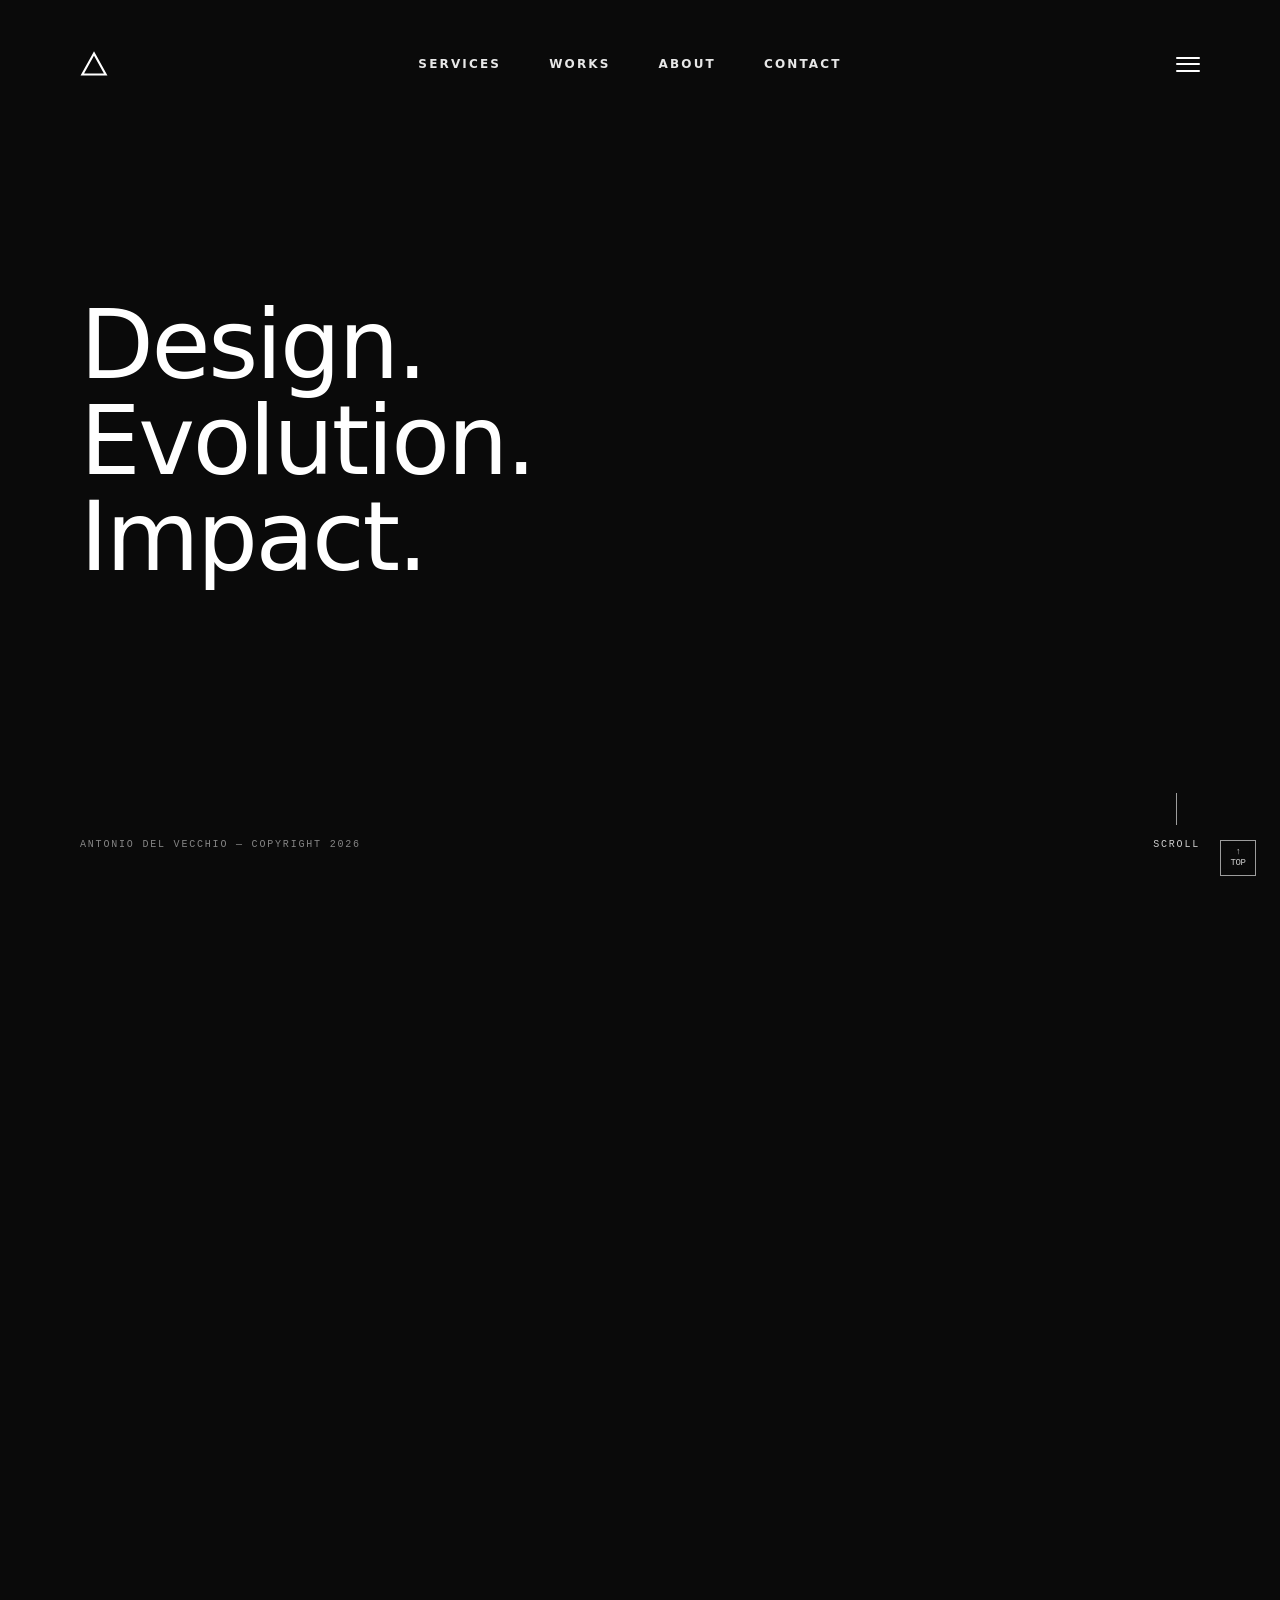
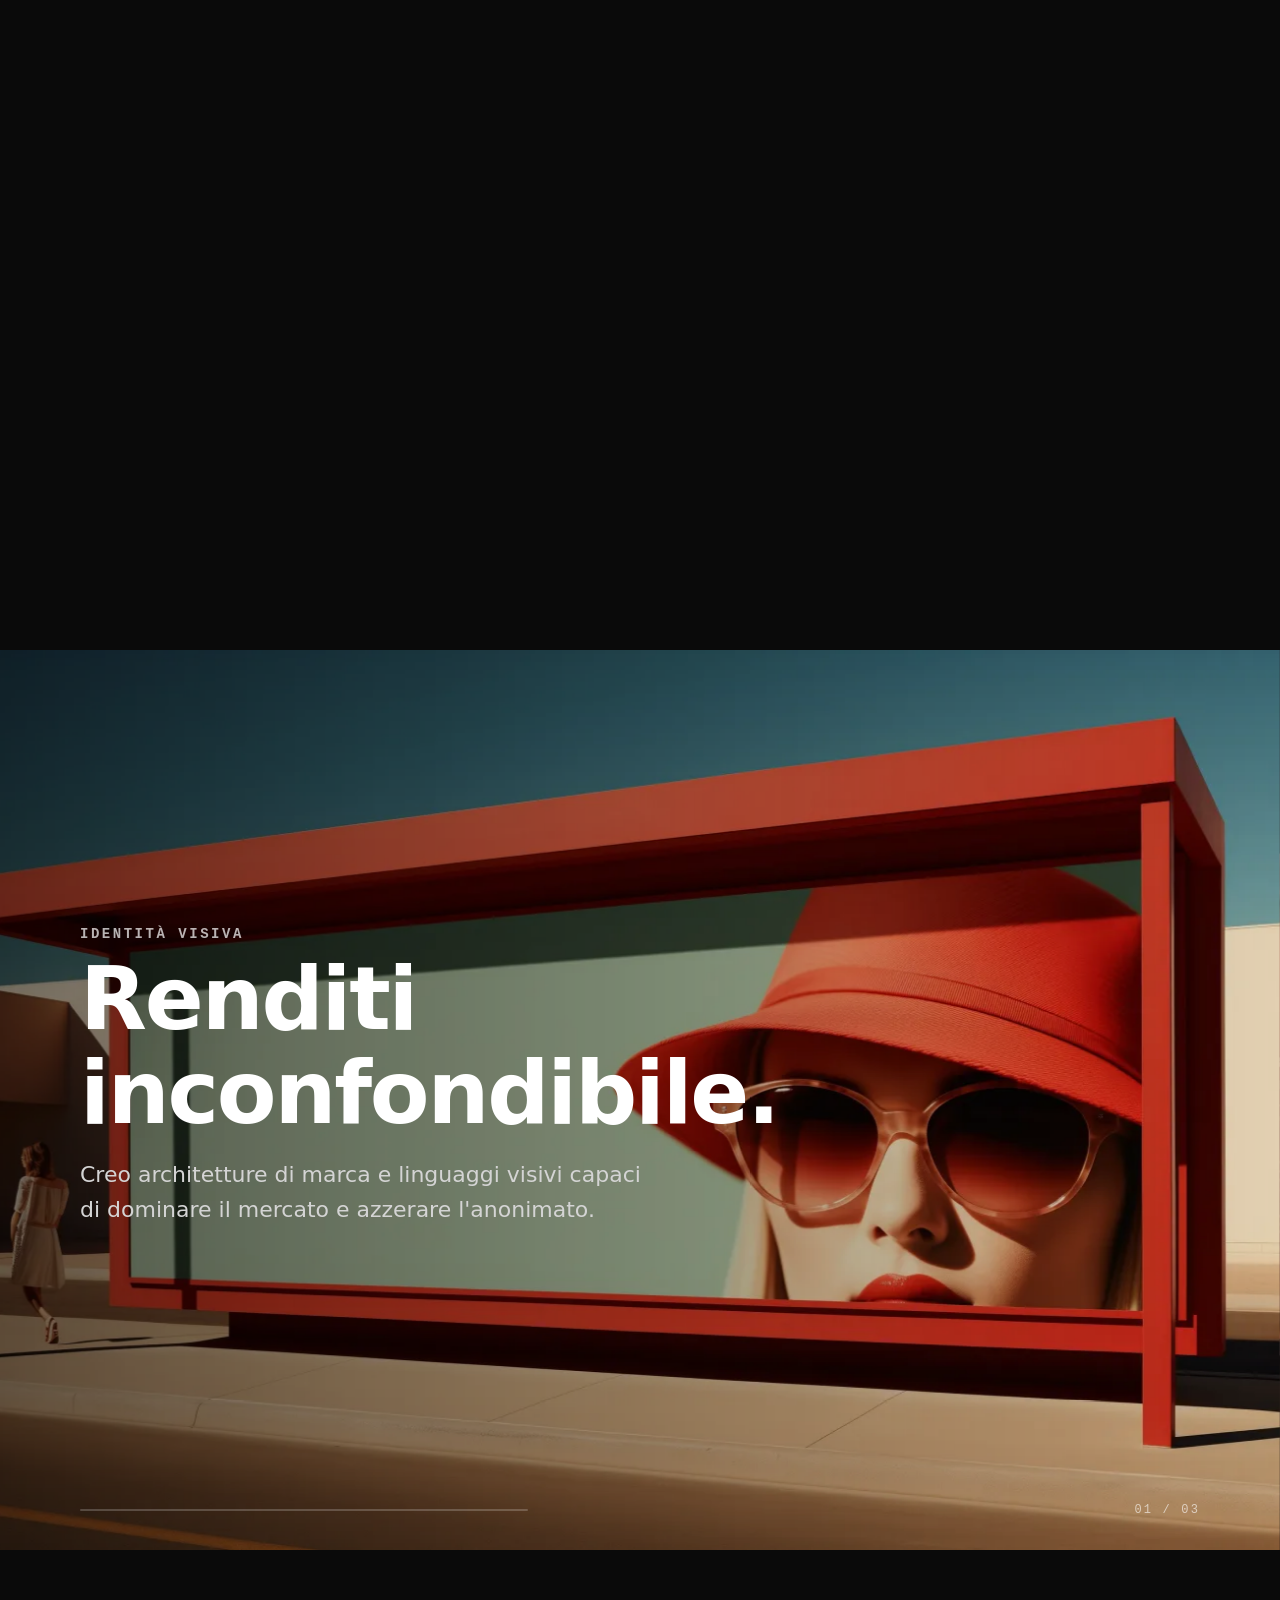
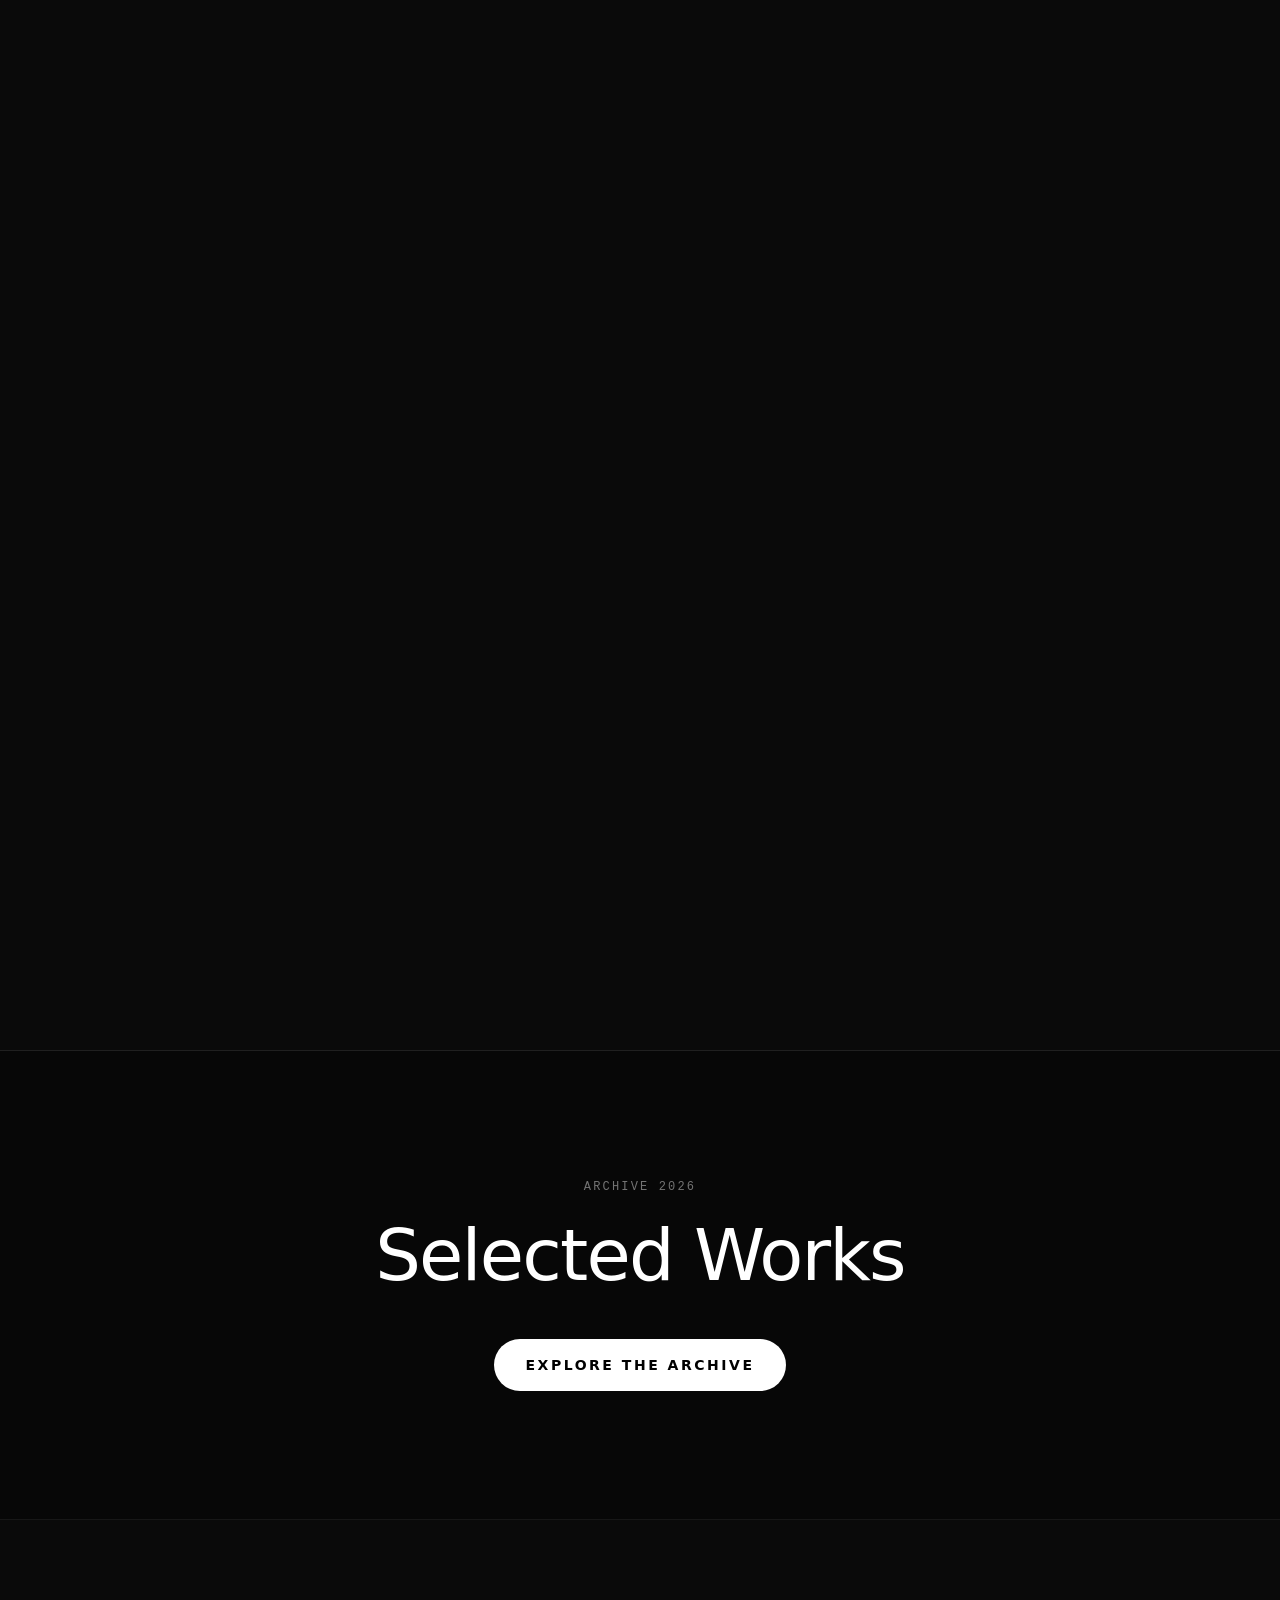
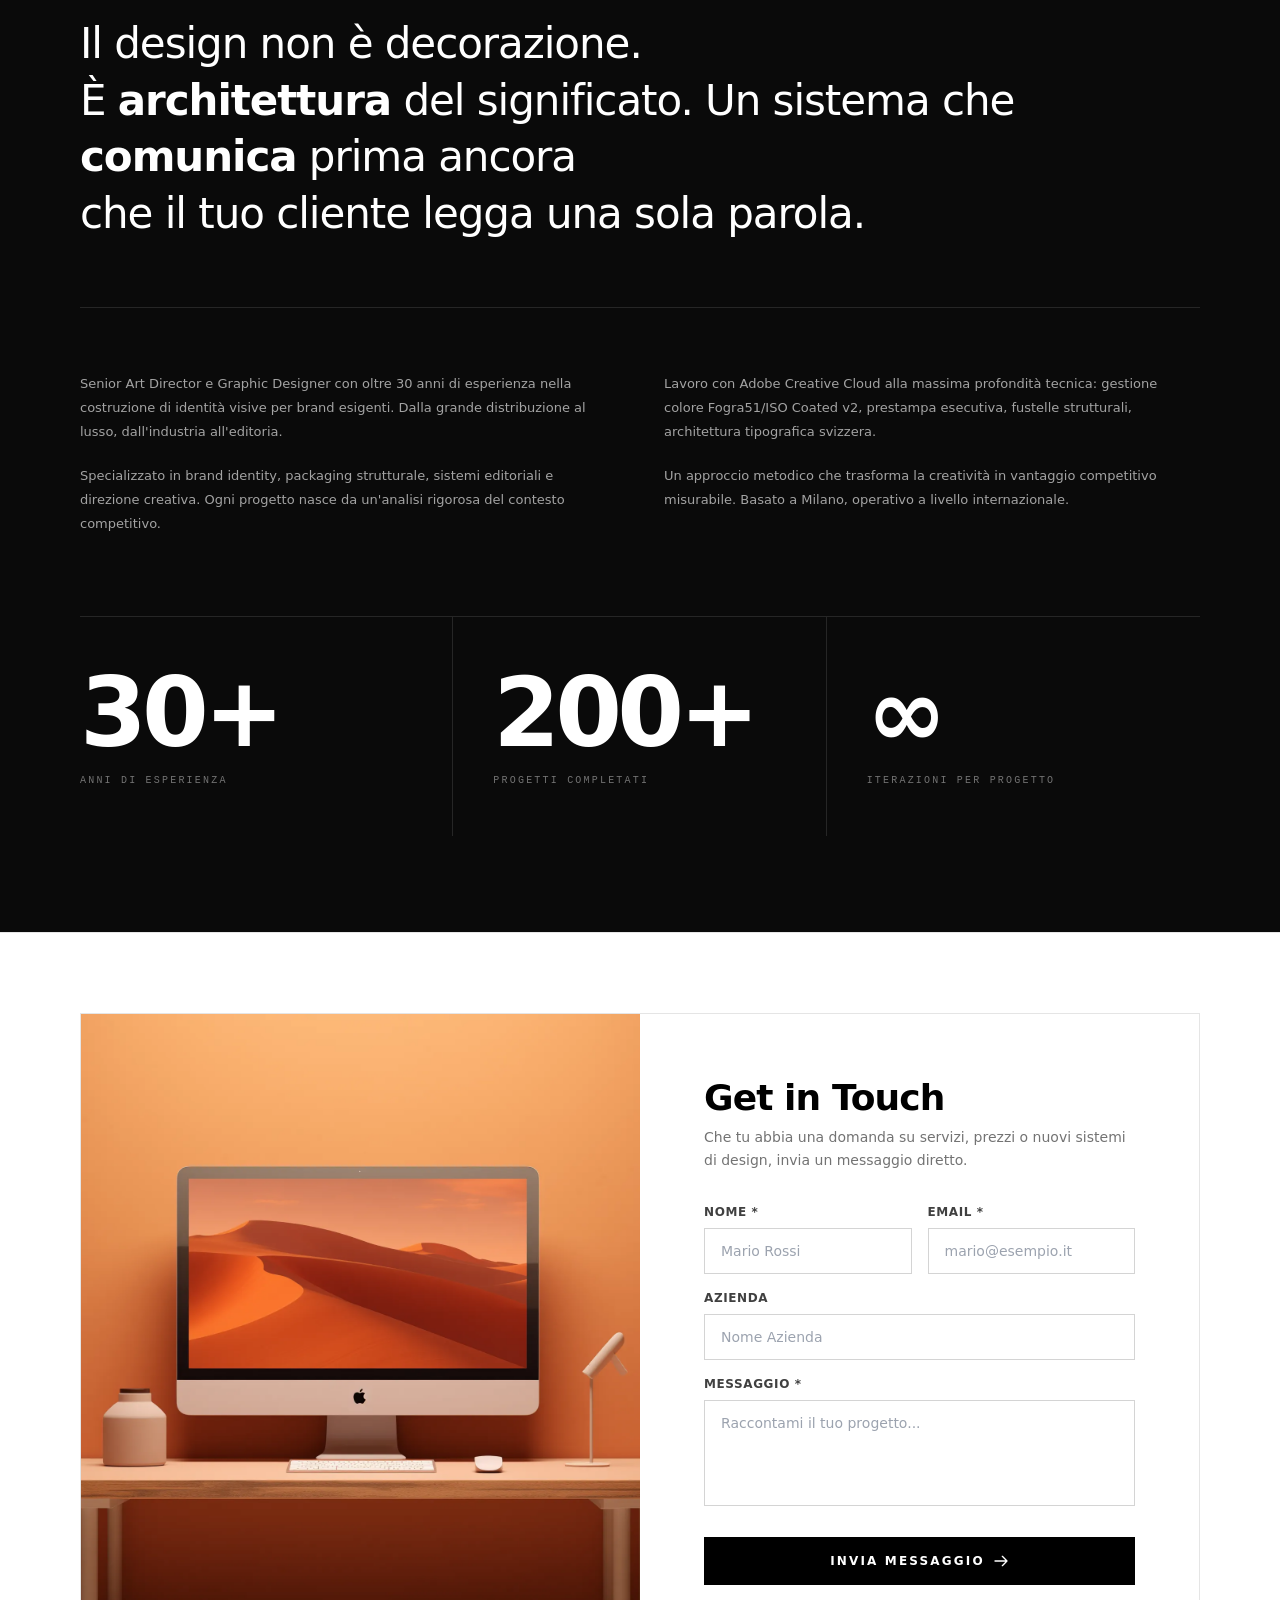
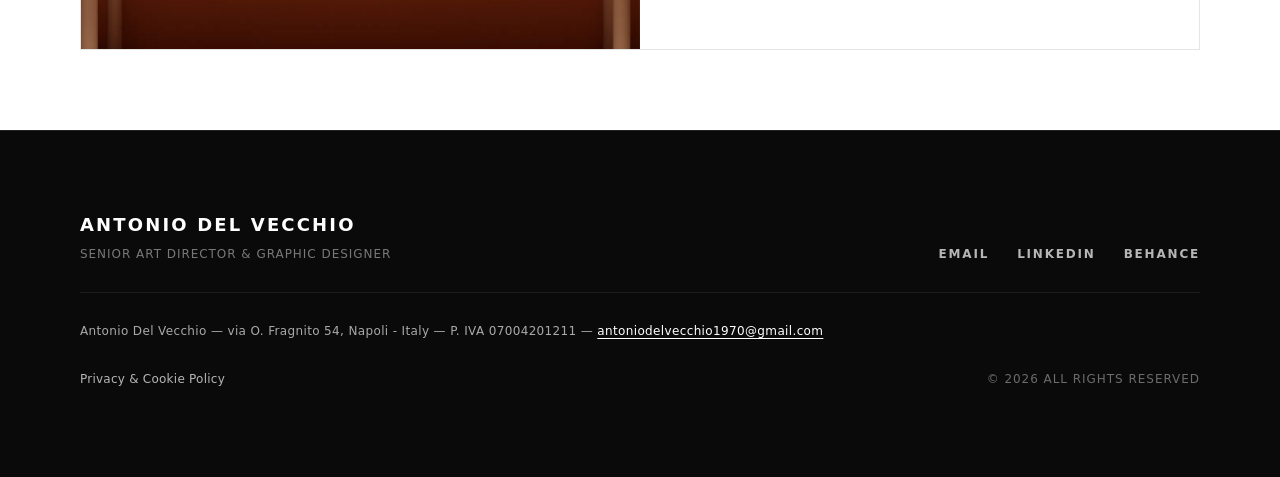
==== commit b0a2541e: "feat: complete GDPR compliance refactoring (local compiled CSS, zero remote CDNs, headless contact r" ====
--- a/index.html
+++ b/index.html
@@ -7,43 +7,13 @@
   <title>Antonio Del Vecchio — Senior Art Director</title>
   <meta name="description" content="Visual Identity, Spatial Systems & Creative Direction by Antonio Del Vecchio.">
 
-  <!-- Google Fonts: Plus Jakarta Sans & Inter -->
-  <link rel="preconnect" href="https://fonts.googleapis.com">
-  <link rel="preconnect" href="https://fonts.gstatic.com" crossorigin>
-  <link
-    href="https://fonts.googleapis.com/css2?family=Inter:wght@300;400;500;600;700&family=Plus+Jakarta+Sans:wght@300;400;500;600;700&display=swap"
-    rel="stylesheet">
-
-  <!-- Tailwind CSS CDN -->
-  <script src="https://cdn.tailwindcss.com"></script>
-  <script>
-    tailwind.config = {
-      theme: {
-        extend: {
-          colors: {
-            heroDark: '#0A0A0A',
-            lightBg: '#FFFFFF',
-            accentDark: '#121212',
-            mutedGray: '#888888',
-          },
-          fontFamily: {
-            sans: ['Plus Jakarta Sans', 'Inter', 'sans-serif'],
-          },
-          letterSpacing: {
-            ultra: '0.25em',
-            widest: '0.18em',
-          }
-        }
-      }
-    }
-  </script>
-
   <!-- GSAP, ScrollTrigger & Lenis Smooth Scroll CDN -->
   <script src="https://cdnjs.cloudflare.com/ajax/libs/gsap/3.12.5/gsap.min.js"></script>
   <script src="https://cdnjs.cloudflare.com/ajax/libs/gsap/3.12.5/ScrollTrigger.min.js"></script>
   <script src="https://cdn.jsdelivr.net/npm/@studio-freight/lenis@1.0.42/dist/lenis.min.js"></script>
 
-  <link rel="stylesheet" href="style.css?v=2.2">
+  <!-- Local Compiled Stylesheet (Privacy by Design - Zero Remote CDNs for styles/fonts) -->
+  <link rel="stylesheet" href="style.css?v=2.3">
 </head>
 
 <body class="antialiased selection:bg-white selection:text-black">
@@ -575,7 +545,8 @@
           Che tu abbia una domanda su servizi, prezzi o nuovi sistemi di design, invia un messaggio diretto.
         </p>
 
-        <form id="contact-form" novalidate>
+        <form id="contact-form" action="https://formsubmit.co/ajax/antoniodelvecchio1970@gmail.com" method="POST" novalidate>
+          <input type="hidden" name="_subject" value="Nuova richiesta di contatto — ADV Studio">
           <!-- Honeypot Trap Field (Invisible to human users) -->
           <div class="sr-only" aria-hidden="true" style="display:none !important;">
             <input type="text" name="b_website_hp" id="b_website_hp" tabindex="-1" value="" autocomplete="off">
@@ -649,7 +620,7 @@
 
       <div class="footer-legal-divider-line"></div>
 
-      <p class="footer-legal-data">Antonio Del Vecchio — via O. Fragnito 54, Napoli - Italy — P. IVA 07004201211 — antoniodelvecchio1970@gmail.com</p>
+      <p class="footer-legal-data">Antonio Del Vecchio — via O. Fragnito 54, Napoli - Italy — P. IVA 07004201211 — <a href="mailto:antoniodelvecchio1970@gmail.com" class="footer-legal-mail">antoniodelvecchio1970@gmail.com</a></p>
 
       <div class="footer-legal-nav">
         <a href="policy.html">Privacy &amp; Cookie Policy</a>
--- a/style.css
+++ b/style.css
@@ -1,326 +1 @@
-html {
-  scroll-behavior: initial;
-}
-body {
-  font-family: 'Plus Jakarta Sans', sans-serif;
-  background-color: #0A0A0A;
-  color: #FFFFFF;
-  overflow-x: clip;
-}
-
-/* Ensure sticky elements work reliably on mobile WebKit / Safari */
-.hero-sticky-container,
-.cap-sticky-container {
-  position: -webkit-sticky;
-  position: sticky;
-  top: 0;
-  will-change: transform;
-}
-
-#hero-canvas {
-  will-change: transform;
-  transform: translateZ(0);
-}
-
-/* ULTRA-SMOOTH GPU-ACCELERATED REVEAL & HOVER TRANSITION */
-@keyframes heroTextRevealOrganic {
-  0% {
-    opacity: 0;
-    filter: blur(6px);
-    transform: translateY(32px) translateZ(0);
-  }
-  60% {
-    filter: blur(0px);
-  }
-  100% {
-    opacity: 1;
-    filter: blur(0px);
-    transform: translateY(0) translateZ(0);
-  }
-}
-
-/* STAGGERED ORGANIC HEADLINE REVEAL + GPU HARDWARE-ACCELERATED SILKY HOVER (NO TRANSLATION SHIFT) */
-.hero-line-1,
-.hero-line-2,
-.hero-line-3 {
-  display: inline-block;
-  opacity: 0;
-  color: #FFFFFF;
-  cursor: default;
-  -webkit-font-smoothing: antialiased;
-  backface-visibility: hidden;
-  will-change: opacity, color;
-  transition: color 0.5s cubic-bezier(0.16, 1, 0.3, 1), 
-              opacity 0.5s cubic-bezier(0.16, 1, 0.3, 1);
-}
-
-.hero-line-1 {
-  animation: heroTextRevealOrganic 1.5s cubic-bezier(0.16, 1, 0.3, 1) forwards;
-  animation-delay: 0.25s;
-}
-
-
-.hero-line-2 {
-  animation: heroTextRevealOrganic 1.5s cubic-bezier(0.16, 1, 0.3, 1) forwards;
-  animation-delay: 0.55s;
-}
-
-
-.hero-line-3 {
-  animation: heroTextRevealOrganic 1.5s cubic-bezier(0.16, 1, 0.3, 1) forwards;
-  animation-delay: 0.85s;
-}
-
-
-.hero-cta-reveal {
-  opacity: 0;
-  animation: heroTextRevealOrganic 1.5s cubic-bezier(0.16, 1, 0.3, 1) forwards;
-  animation-delay: 1.1s;
-}
-
-/* MAGNETIC & SMOOTH ROLL-OVER ON CTA BUTTON */
-.circle-cta-btn {
-  transition: transform 0.5s cubic-bezier(0.16, 1, 0.3, 1),
-              border-color 0.5s cubic-bezier(0.16, 1, 0.3, 1),
-              opacity 0.5s cubic-bezier(0.16, 1, 0.3, 1);
-  background-color: transparent;
-  color: white;
-}
-.circle-cta-btn svg {
-  transition: transform 0.4s cubic-bezier(0.16, 1, 0.3, 1);
-}
-/* Desktop hover: scale + arrow shift only — no fill, no glow, no color inversion */
-@media (hover: hover) and (pointer: fine) {
-  .circle-cta-btn:hover {
-    background-color: transparent !important;
-    color: white !important;
-    box-shadow: none !important;
-    transform: scale(1.08);
-  }
-  .circle-cta-btn:hover svg {
-    transform: translateX(6px);
-  }
-}
-
-/* SCROLL INDICATOR ANIMATION */
-.scroll-indicator-line {
-  animation: scrollPulse 2.4s cubic-bezier(0.4, 0, 0.6, 1) infinite;
-}
-@keyframes scrollPulse {
-  0%, 100% { transform: translateY(0); opacity: 0.5; }
-  50% { transform: translateY(6px); opacity: 1; }
-}
-
-/* Minimalist Navigation Link Underline */
-.nav-link {
-  position: relative;
-}
-.nav-link::after {
-  content: '';
-  position: absolute;
-  width: 0;
-  height: 1px;
-  bottom: -3px;
-  left: 0;
-  background-color: currentColor;
-  transition: width 0.35s cubic-bezier(0.16, 1, 0.3, 1);
-}
-.nav-link:hover::after {
-  width: 100%;
-}
-
-/* CAPABILITIES HARDWARE ACCELERATION & CLIP-PATH MASKING */
-.cap-img {
-  will-change: clip-path, transform;
-  backface-visibility: hidden;
-  -webkit-font-smoothing: antialiased;
-  transform: translateZ(0);
-  clip-path: inset(0% 0% 0% 0%);
-  opacity: 1 !important;
-}
-.cap-text-block {
-  will-change: opacity, transform;
-  backface-visibility: hidden;
-  -webkit-font-smoothing: antialiased;
-  transform: translateZ(0);
-}
-
-/* HIGH-END EDITORIAL ARCHIVE CARD HOVER EASING */
-.editorial-card-img {
-  transition: transform 0.7s cubic-bezier(0.16, 1, 0.3, 1);
-}
-.editorial-card:hover .editorial-card-img {
-  transform: scale(1.05);
-}
-
-/* ================= 3-LINE HAMBURGER MORPHING BUTTON ================= */
-.menu-toggle-btn {
-  will-change: transform;
-  touch-action: manipulation;
-  -webkit-tap-highlight-color: transparent;
-  user-select: none;
-}
-.menu-bar {
-  transform-origin: center;
-  will-change: transform, opacity;
-  pointer-events: none;
-}
-.menu-toggle-btn:not(.is-active):hover .menu-bar-2 {
-  transform: translateX(-3px);
-}
-.menu-toggle-btn.is-active .menu-bar-1 {
-  transform: translateY(6.5px) rotate(45deg);
-}
-.menu-toggle-btn.is-active .menu-bar-2 {
-  opacity: 0;
-  transform: scaleX(0);
-}
-.menu-toggle-btn.is-active .menu-bar-3 {
-  transform: translateY(-6.5px) rotate(-45deg);
-}
-
-/* ================= FULLSCREEN EDITORIAL OVERLAY & SPOTLIGHT HOVER ================= */
-#menu-overlay {
-  will-change: transform, opacity;
-  touch-action: none;
-}
-#menu-links-list:hover .menu-link {
-  opacity: 0.35;
-}
-#menu-links-list:hover .menu-link:hover {
-  opacity: 1;
-}
-.menu-link {
-  transition: opacity 0.3s cubic-bezier(0.16, 1, 0.3, 1);
-}
-
-/* ================= SWISS LEGAL FOOTER ================= */
-.footer-legal {
-  position: relative;
-  z-index: 20;
-  width: 100%;
-  background-color: #0A0A0A;
-  color: rgba(255, 255, 255, 0.65);
-  border-top: 1px solid rgba(255, 255, 255, 0.1);
-  padding: 4rem 1.5rem 4.5rem;
-  font-family: 'Plus Jakarta Sans', 'Inter', -apple-system, sans-serif;
-  font-size: 0.75rem; /* 12px for visual hierarchy */
-  line-height: 1.6;
-  letter-spacing: 0.02em;
-  box-sizing: border-box;
-}
-
-@media (min-width: 640px) {
-  .footer-legal {
-    padding: 4.5rem 2rem 5rem;
-  }
-}
-
-@media (min-width: 1024px) {
-  .footer-legal {
-    padding: 5rem 5rem 5.5rem;
-  }
-}
-
-.footer-legal-inner {
-  max-width: 80rem; /* 1280px */
-  margin: 0 auto;
-  display: flex;
-  flex-direction: column;
-  gap: 1.75rem;
-}
-
-.footer-legal-header {
-  display: flex;
-  flex-direction: column;
-  justify-content: space-between;
-  align-items: flex-start;
-  gap: 1.5rem;
-}
-
-@media (min-width: 768px) {
-  .footer-legal-header {
-    flex-direction: row;
-    align-items: flex-end;
-  }
-}
-
-.footer-legal-name {
-  font-size: 1.125rem;
-  font-weight: 700;
-  text-transform: uppercase;
-  letter-spacing: 0.12em;
-  color: #FFFFFF;
-  margin: 0 0 0.35rem 0;
-}
-
-.footer-legal-role {
-  font-size: 0.75rem;
-  color: rgba(255, 255, 255, 0.45);
-  text-transform: uppercase;
-  letter-spacing: 0.08em;
-  font-weight: 400;
-  margin: 0;
-}
-
-.footer-legal-channels {
-  display: flex;
-  flex-wrap: wrap;
-  gap: 1.75rem;
-  font-size: 0.75rem;
-  font-weight: 600;
-  letter-spacing: 0.15em;
-  text-transform: uppercase;
-}
-
-.footer-legal-divider-line {
-  width: 100%;
-  height: 1px;
-  background-color: rgba(255, 255, 255, 0.08);
-}
-
-.footer-legal-data {
-  margin: 0;
-  font-family: 'Plus Jakarta Sans', 'Inter', monospace, sans-serif;
-  font-size: 0.75rem;
-  line-height: 1.7;
-  color: rgba(255, 255, 255, 0.65);
-  letter-spacing: 0.03em;
-  word-break: break-word;
-}
-
-.footer-legal-nav {
-  display: flex;
-  flex-direction: column;
-  gap: 0.75rem;
-  font-size: 0.75rem;
-}
-
-@media (min-width: 640px) {
-  .footer-legal-nav {
-    flex-direction: row;
-    justify-content: space-between;
-    align-items: center;
-  }
-}
-
-.footer-legal a {
-  color: rgba(255, 255, 255, 0.7);
-  text-decoration: none;
-  transition: color 0.2s cubic-bezier(0.16, 1, 0.3, 1), opacity 0.2s cubic-bezier(0.16, 1, 0.3, 1);
-  text-underline-offset: 3px;
-}
-
-.footer-legal a:hover {
-  color: #FFFFFF;
-  text-decoration: underline;
-  opacity: 1;
-}
-
-.footer-legal-copy {
-  color: rgba(255, 255, 255, 0.4);
-  font-size: 0.75rem;
-  letter-spacing: 0.08em;
-}
-
-
+*,:after,:before{--tw-border-spacing-x:0;--tw-border-spacing-y:0;--tw-translate-x:0;--tw-translate-y:0;--tw-rotate:0;--tw-skew-x:0;--tw-skew-y:0;--tw-scale-x:1;--tw-scale-y:1;--tw-pan-x: ;--tw-pan-y: ;--tw-pinch-zoom: ;--tw-scroll-snap-strictness:proximity;--tw-gradient-from-position: ;--tw-gradient-via-position: ;--tw-gradient-to-position: ;--tw-ordinal: ;--tw-slashed-zero: ;--tw-numeric-figure: ;--tw-numeric-spacing: ;--tw-numeric-fraction: ;--tw-ring-inset: ;--tw-ring-offset-width:0px;--tw-ring-offset-color:#fff;--tw-ring-color:rgba(59,130,246,.5);--tw-ring-offset-shadow:0 0 #0000;--tw-ring-shadow:0 0 #0000;--tw-shadow:0 0 #0000;--tw-shadow-colored:0 0 #0000;--tw-blur: ;--tw-brightness: ;--tw-contrast: ;--tw-grayscale: ;--tw-hue-rotate: ;--tw-invert: ;--tw-saturate: ;--tw-sepia: ;--tw-drop-shadow: ;--tw-backdrop-blur: ;--tw-backdrop-brightness: ;--tw-backdrop-contrast: ;--tw-backdrop-grayscale: ;--tw-backdrop-hue-rotate: ;--tw-backdrop-invert: ;--tw-backdrop-opacity: ;--tw-backdrop-saturate: ;--tw-backdrop-sepia: ;--tw-contain-size: ;--tw-contain-layout: ;--tw-contain-paint: ;--tw-contain-style: }::backdrop{--tw-border-spacing-x:0;--tw-border-spacing-y:0;--tw-translate-x:0;--tw-translate-y:0;--tw-rotate:0;--tw-skew-x:0;--tw-skew-y:0;--tw-scale-x:1;--tw-scale-y:1;--tw-pan-x: ;--tw-pan-y: ;--tw-pinch-zoom: ;--tw-scroll-snap-strictness:proximity;--tw-gradient-from-position: ;--tw-gradient-via-position: ;--tw-gradient-to-position: ;--tw-ordinal: ;--tw-slashed-zero: ;--tw-numeric-figure: ;--tw-numeric-spacing: ;--tw-numeric-fraction: ;--tw-ring-inset: ;--tw-ring-offset-width:0px;--tw-ring-offset-color:#fff;--tw-ring-color:rgba(59,130,246,.5);--tw-ring-offset-shadow:0 0 #0000;--tw-ring-shadow:0 0 #0000;--tw-shadow:0 0 #0000;--tw-shadow-colored:0 0 #0000;--tw-blur: ;--tw-brightness: ;--tw-contrast: ;--tw-grayscale: ;--tw-hue-rotate: ;--tw-invert: ;--tw-saturate: ;--tw-sepia: ;--tw-drop-shadow: ;--tw-backdrop-blur: ;--tw-backdrop-brightness: ;--tw-backdrop-contrast: ;--tw-backdrop-grayscale: ;--tw-backdrop-hue-rotate: ;--tw-backdrop-invert: ;--tw-backdrop-opacity: ;--tw-backdrop-saturate: ;--tw-backdrop-sepia: ;--tw-contain-size: ;--tw-contain-layout: ;--tw-contain-paint: ;--tw-contain-style: }/*! tailwindcss v3.4.19 | MIT License | https://tailwindcss.com*/*,:after,:before{box-sizing:border-box;border:0 solid #e5e7eb}:after,:before{--tw-content:""}:host,html{line-height:1.5;-webkit-text-size-adjust:100%;-moz-tab-size:4;-o-tab-size:4;tab-size:4;font-family:system-ui,-apple-system,BlinkMacSystemFont,Helvetica Neue,sans-serif;font-feature-settings:normal;font-variation-settings:normal;-webkit-tap-highlight-color:transparent}body{margin:0;line-height:inherit}hr{height:0;color:inherit;border-top-width:1px}abbr:where([title]){-webkit-text-decoration:underline dotted;text-decoration:underline dotted}h1,h2,h3,h4,h5,h6{font-size:inherit;font-weight:inherit}a{color:inherit;text-decoration:inherit}b,strong{font-weight:bolder}code,kbd,pre,samp{font-family:ui-monospace,SFMono-Regular,Menlo,Monaco,Consolas,Liberation Mono,Courier New,monospace;font-feature-settings:normal;font-variation-settings:normal;font-size:1em}small{font-size:80%}sub,sup{font-size:75%;line-height:0;position:relative;vertical-align:baseline}sub{bottom:-.25em}sup{top:-.5em}table{text-indent:0;border-color:inherit;border-collapse:collapse}button,input,optgroup,select,textarea{font-family:inherit;font-feature-settings:inherit;font-variation-settings:inherit;font-size:100%;font-weight:inherit;line-height:inherit;letter-spacing:inherit;color:inherit;margin:0;padding:0}button,select{text-transform:none}button,input:where([type=button]),input:where([type=reset]),input:where([type=submit]){-webkit-appearance:button;background-color:transparent;background-image:none}:-moz-focusring{outline:auto}:-moz-ui-invalid{box-shadow:none}progress{vertical-align:baseline}::-webkit-inner-spin-button,::-webkit-outer-spin-button{height:auto}[type=search]{-webkit-appearance:textfield;outline-offset:-2px}::-webkit-search-decoration{-webkit-appearance:none}::-webkit-file-upload-button{-webkit-appearance:button;font:inherit}summary{display:list-item}blockquote,dd,dl,figure,h1,h2,h3,h4,h5,h6,hr,p,pre{margin:0}fieldset{margin:0}fieldset,legend{padding:0}menu,ol,ul{list-style:none;margin:0;padding:0}dialog{padding:0}textarea{resize:vertical}input::-moz-placeholder,textarea::-moz-placeholder{opacity:1;color:#9ca3af}input::placeholder,textarea::placeholder{opacity:1;color:#9ca3af}[role=button],button{cursor:pointer}:disabled{cursor:default}audio,canvas,embed,iframe,img,object,svg,video{display:block;vertical-align:middle}img,video{max-width:100%;height:auto}[hidden]:where(:not([hidden=until-found])){display:none}.container{width:100%}@media (min-width:640px){.container{max-width:640px}}@media (min-width:768px){.container{max-width:768px}}@media (min-width:1024px){.container{max-width:1024px}}@media (min-width:1280px){.container{max-width:1280px}}@media (min-width:1536px){.container{max-width:1536px}}.sr-only{position:absolute;width:1px;height:1px;padding:0;margin:-1px;overflow:hidden;clip:rect(0,0,0,0);white-space:nowrap;border-width:0}.pointer-events-none{pointer-events:none}.pointer-events-auto{pointer-events:auto}.invisible{visibility:hidden}.fixed{position:fixed}.absolute{position:absolute}.relative{position:relative}.sticky{position:sticky}.inset-0{inset:0}.bottom-4{bottom:1rem}.bottom-6{bottom:1.5rem}.bottom-8{bottom:2rem}.left-0{left:0}.right-0{right:0}.right-4{right:1rem}.right-6{right:1.5rem}.top-0{top:0}.top-4{top:1rem}.z-0{z-index:0}.z-10{z-index:10}.z-20{z-index:20}.z-30{z-index:30}.z-40{z-index:40}.z-50{z-index:50}.z-\[60\]{z-index:60}.col-span-12{grid-column:span 12/span 12}.mx-auto{margin-left:auto;margin-right:auto}.my-\[5px\]{margin-top:5px;margin-bottom:5px}.-mr-2{margin-right:-.5rem}.mb-0\.5{margin-bottom:.125rem}.mb-1{margin-bottom:.25rem}.mb-12{margin-bottom:3rem}.mb-16{margin-bottom:4rem}.mb-2{margin-bottom:.5rem}.mb-20{margin-bottom:5rem}.mb-24{margin-bottom:6rem}.mb-3{margin-bottom:.75rem}.mb-4{margin-bottom:1rem}.mb-6{margin-bottom:1.5rem}.mb-8{margin-bottom:2rem}.mr-6{margin-right:1.5rem}.mt-1{margin-top:.25rem}.mt-2{margin-top:.5rem}.mt-3{margin-top:.75rem}.mt-6{margin-top:1.5rem}.block{display:block}.flex{display:flex}.inline-flex{display:inline-flex}.grid{display:grid}.hidden{display:none}.h-10{height:2.5rem}.h-12{height:3rem}.h-3\.5{height:.875rem}.h-4{height:1rem}.h-5{height:1.25rem}.h-6{height:1.5rem}.h-7{height:1.75rem}.h-8{height:2rem}.h-9{height:2.25rem}.h-\[1\.5px\]{height:1.5px}.h-\[100dvh\]{height:100dvh}.h-\[250vh\]{height:250vh}.h-\[2px\]{height:2px}.h-\[400vh\]{height:400vh}.h-\[45\%\]{height:45%}.h-\[55\%\]{height:55%}.h-\[60vh\]{height:60vh}.h-\[90vh\]{height:90vh}.h-full{height:100%}.h-screen{height:100vh}.max-h-full{max-height:100%}.min-h-\[220px\]{min-height:220px}.min-h-\[320px\]{min-height:320px}.min-h-\[560px\]{min-height:560px}.min-h-screen{min-height:100vh}.w-0{width:0}.w-10{width:2.5rem}.w-12{width:3rem}.w-3\.5{width:.875rem}.w-4{width:1rem}.w-5{width:1.25rem}.w-6{width:1.5rem}.w-7{width:1.75rem}.w-9{width:2.25rem}.w-\[1px\]{width:1px}.w-\[96vw\]{width:96vw}.w-full{width:100%}.max-w-2xl{max-width:42rem}.max-w-3xl{max-width:48rem}.max-w-4xl{max-width:56rem}.max-w-7xl{max-width:80rem}.max-w-\[1440px\]{max-width:1440px}.max-w-\[1872px\]{max-width:1872px}.max-w-full{max-width:100%}.max-w-md{max-width:28rem}.max-w-xl{max-width:36rem}.flex-1{flex:1 1 0%}.translate-y-0{--tw-translate-y:0px}.translate-y-0,.translate-y-\[115\%\]{transform:translate(var(--tw-translate-x),var(--tw-translate-y)) rotate(var(--tw-rotate)) skewX(var(--tw-skew-x)) skewY(var(--tw-skew-y)) scaleX(var(--tw-scale-x)) scaleY(var(--tw-scale-y))}.translate-y-\[115\%\]{--tw-translate-y:115%}.-rotate-45{--tw-rotate:-45deg}.-rotate-45,.rotate-45{transform:translate(var(--tw-translate-x),var(--tw-translate-y)) rotate(var(--tw-rotate)) skewX(var(--tw-skew-x)) skewY(var(--tw-skew-y)) scaleX(var(--tw-scale-x)) scaleY(var(--tw-scale-y))}.rotate-45{--tw-rotate:45deg}.scale-\[1\.15\]{--tw-scale-x:1.15;--tw-scale-y:1.15}.scale-\[1\.15\],.transform{transform:translate(var(--tw-translate-x),var(--tw-translate-y)) rotate(var(--tw-rotate)) skewX(var(--tw-skew-x)) skewY(var(--tw-skew-y)) scaleX(var(--tw-scale-x)) scaleY(var(--tw-scale-y))}@keyframes bounce{0%,to{transform:translateY(-25%);animation-timing-function:cubic-bezier(.8,0,1,1)}50%{transform:none;animation-timing-function:cubic-bezier(0,0,.2,1)}}.animate-bounce{animation:bounce 1s infinite}.cursor-pointer{cursor:pointer}.touch-manipulation{touch-action:manipulation}.select-none{-webkit-user-select:none;-moz-user-select:none;user-select:none}.resize-none{resize:none}.resize{resize:both}.snap-y{scroll-snap-type:y var(--tw-scroll-snap-strictness)}.snap-proximity{--tw-scroll-snap-strictness:proximity}.snap-center{scroll-snap-align:center}.scroll-mt-24{scroll-margin-top:6rem}.list-inside{list-style-position:inside}.list-disc{list-style-type:disc}.grid-cols-1{grid-template-columns:repeat(1,minmax(0,1fr))}.grid-cols-12{grid-template-columns:repeat(12,minmax(0,1fr))}.grid-cols-3{grid-template-columns:repeat(3,minmax(0,1fr))}.flex-col{flex-direction:column}.items-start{align-items:flex-start}.items-end{align-items:flex-end}.items-center{align-items:center}.items-baseline{align-items:baseline}.justify-start{justify-content:flex-start}.justify-center{justify-content:center}.justify-between{justify-content:space-between}.gap-12{gap:3rem}.gap-4{gap:1rem}.gap-8{gap:2rem}.gap-y-24{row-gap:6rem}.space-x-1>:not([hidden])~:not([hidden]){--tw-space-x-reverse:0;margin-right:calc(.25rem*var(--tw-space-x-reverse));margin-left:calc(.25rem*(1 - var(--tw-space-x-reverse)))}.space-x-1\.5>:not([hidden])~:not([hidden]){--tw-space-x-reverse:0;margin-right:calc(.375rem*var(--tw-space-x-reverse));margin-left:calc(.375rem*(1 - var(--tw-space-x-reverse)))}.space-x-12>:not([hidden])~:not([hidden]){--tw-space-x-reverse:0;margin-right:calc(3rem*var(--tw-space-x-reverse));margin-left:calc(3rem*(1 - var(--tw-space-x-reverse)))}.space-x-2>:not([hidden])~:not([hidden]){--tw-space-x-reverse:0;margin-right:calc(.5rem*var(--tw-space-x-reverse));margin-left:calc(.5rem*(1 - var(--tw-space-x-reverse)))}.space-x-3>:not([hidden])~:not([hidden]){--tw-space-x-reverse:0;margin-right:calc(.75rem*var(--tw-space-x-reverse));margin-left:calc(.75rem*(1 - var(--tw-space-x-reverse)))}.space-x-4>:not([hidden])~:not([hidden]){--tw-space-x-reverse:0;margin-right:calc(1rem*var(--tw-space-x-reverse));margin-left:calc(1rem*(1 - var(--tw-space-x-reverse)))}.space-x-6>:not([hidden])~:not([hidden]){--tw-space-x-reverse:0;margin-right:calc(1.5rem*var(--tw-space-x-reverse));margin-left:calc(1.5rem*(1 - var(--tw-space-x-reverse)))}.space-y-1>:not([hidden])~:not([hidden]){--tw-space-y-reverse:0;margin-top:calc(.25rem*(1 - var(--tw-space-y-reverse)));margin-bottom:calc(.25rem*var(--tw-space-y-reverse))}.space-y-1\.5>:not([hidden])~:not([hidden]){--tw-space-y-reverse:0;margin-top:calc(.375rem*(1 - var(--tw-space-y-reverse)));margin-bottom:calc(.375rem*var(--tw-space-y-reverse))}.space-y-12>:not([hidden])~:not([hidden]){--tw-space-y-reverse:0;margin-top:calc(3rem*(1 - var(--tw-space-y-reverse)));margin-bottom:calc(3rem*var(--tw-space-y-reverse))}.space-y-2>:not([hidden])~:not([hidden]){--tw-space-y-reverse:0;margin-top:calc(.5rem*(1 - var(--tw-space-y-reverse)));margin-bottom:calc(.5rem*var(--tw-space-y-reverse))}.space-y-3>:not([hidden])~:not([hidden]){--tw-space-y-reverse:0;margin-top:calc(.75rem*(1 - var(--tw-space-y-reverse)));margin-bottom:calc(.75rem*var(--tw-space-y-reverse))}.space-y-4>:not([hidden])~:not([hidden]){--tw-space-y-reverse:0;margin-top:calc(1rem*(1 - var(--tw-space-y-reverse)));margin-bottom:calc(1rem*var(--tw-space-y-reverse))}.space-y-5>:not([hidden])~:not([hidden]){--tw-space-y-reverse:0;margin-top:calc(1.25rem*(1 - var(--tw-space-y-reverse)));margin-bottom:calc(1.25rem*var(--tw-space-y-reverse))}.space-y-6>:not([hidden])~:not([hidden]){--tw-space-y-reverse:0;margin-top:calc(1.5rem*(1 - var(--tw-space-y-reverse)));margin-bottom:calc(1.5rem*var(--tw-space-y-reverse))}.divide-y>:not([hidden])~:not([hidden]){--tw-divide-y-reverse:0;border-top-width:calc(1px*(1 - var(--tw-divide-y-reverse)));border-bottom-width:calc(1px*var(--tw-divide-y-reverse))}.divide-white\/10>:not([hidden])~:not([hidden]){border-color:hsla(0,0%,100%,.1)}.overflow-hidden{overflow:hidden}.overflow-y-auto{overflow-y:auto}.scroll-smooth{scroll-behavior:smooth}.break-all{word-break:break-all}.rounded{border-radius:.25rem}.rounded-full{border-radius:9999px}.rounded-none{border-radius:0}.border{border-width:1px}.border-\[0\.5px\]{border-width:.5px}.border-b{border-bottom-width:1px}.border-r{border-right-width:1px}.border-t{border-top-width:1px}.border-amber-300{--tw-border-opacity:1;border-color:rgb(252 211 77/var(--tw-border-opacity,1))}.border-black{--tw-border-opacity:1;border-color:rgb(0 0 0/var(--tw-border-opacity,1))}.border-black\/10{border-color:rgba(0,0,0,.1)}.border-black\/90{border-color:rgba(0,0,0,.9)}.border-emerald-300{--tw-border-opacity:1;border-color:rgb(110 231 183/var(--tw-border-opacity,1))}.border-neutral-200{--tw-border-opacity:1;border-color:rgb(229 229 229/var(--tw-border-opacity,1))}.border-neutral-300{--tw-border-opacity:1;border-color:rgb(212 212 212/var(--tw-border-opacity,1))}.border-neutral-600\/80{border-color:rgba(82,82,82,.8)}.border-neutral-700\/80{border-color:rgba(64,64,64,.8)}.border-neutral-800{--tw-border-opacity:1;border-color:rgb(38 38 38/var(--tw-border-opacity,1))}.border-neutral-900{--tw-border-opacity:1;border-color:rgb(23 23 23/var(--tw-border-opacity,1))}.border-white\/10{border-color:hsla(0,0%,100%,.1)}.border-white\/5{border-color:hsla(0,0%,100%,.05)}.border-white\/60{border-color:hsla(0,0%,100%,.6)}.bg-\[\#050505\]{--tw-bg-opacity:1;background-color:rgb(5 5 5/var(--tw-bg-opacity,1))}.bg-\[\#070707\]{--tw-bg-opacity:1;background-color:rgb(7 7 7/var(--tw-bg-opacity,1))}.bg-\[\#0A0A0A\]{--tw-bg-opacity:1;background-color:rgb(10 10 10/var(--tw-bg-opacity,1))}.bg-\[\#121212\]{--tw-bg-opacity:1;background-color:rgb(18 18 18/var(--tw-bg-opacity,1))}.bg-\[\#141414\]{--tw-bg-opacity:1;background-color:rgb(20 20 20/var(--tw-bg-opacity,1))}.bg-amber-100{--tw-bg-opacity:1;background-color:rgb(254 243 199/var(--tw-bg-opacity,1))}.bg-black{--tw-bg-opacity:1;background-color:rgb(0 0 0/var(--tw-bg-opacity,1))}.bg-black\/5{background-color:rgba(0,0,0,.05)}.bg-black\/70{background-color:rgba(0,0,0,.7)}.bg-emerald-100{--tw-bg-opacity:1;background-color:rgb(209 250 229/var(--tw-bg-opacity,1))}.bg-lightBg{--tw-bg-opacity:1;background-color:rgb(255 255 255/var(--tw-bg-opacity,1))}.bg-neutral-100{--tw-bg-opacity:1;background-color:rgb(245 245 245/var(--tw-bg-opacity,1))}.bg-neutral-900{--tw-bg-opacity:1;background-color:rgb(23 23 23/var(--tw-bg-opacity,1))}.bg-neutral-900\/40{background-color:hsla(0,0%,9%,.4)}.bg-transparent{background-color:transparent}.bg-white{--tw-bg-opacity:1;background-color:rgb(255 255 255/var(--tw-bg-opacity,1))}.bg-white\/20{background-color:hsla(0,0%,100%,.2)}.bg-white\/60{background-color:hsla(0,0%,100%,.6)}.bg-\[radial-gradient\(ellipse_80\%_60\%_at_80\%_15\%\2c rgba\(226\2c 160\2c 102\2c 0\.05\)\2c transparent_70\%\)\]{background-image:radial-gradient(ellipse 80% 60% at 80% 15%,hsla(28,68%,64%,.05),transparent 70%)}.bg-gradient-to-r{background-image:linear-gradient(to right,var(--tw-gradient-stops))}.bg-gradient-to-tr{background-image:linear-gradient(to top right,var(--tw-gradient-stops))}.from-amber-500{--tw-gradient-from:#f59e0b var(--tw-gradient-from-position);--tw-gradient-to:rgba(245,158,11,0) var(--tw-gradient-to-position);--tw-gradient-stops:var(--tw-gradient-from),var(--tw-gradient-to)}.from-black\/50{--tw-gradient-from:rgba(0,0,0,.5) var(--tw-gradient-from-position);--tw-gradient-to:transparent var(--tw-gradient-to-position);--tw-gradient-stops:var(--tw-gradient-from),var(--tw-gradient-to)}.via-black\/25{--tw-gradient-to:transparent var(--tw-gradient-to-position);--tw-gradient-stops:var(--tw-gradient-from),rgba(0,0,0,.25) var(--tw-gradient-via-position),var(--tw-gradient-to)}.via-rose-500{--tw-gradient-to:rgba(244,63,94,0) var(--tw-gradient-to-position);--tw-gradient-stops:var(--tw-gradient-from),#f43f5e var(--tw-gradient-via-position),var(--tw-gradient-to)}.to-purple-600{--tw-gradient-to:#9333ea var(--tw-gradient-to-position)}.to-transparent{--tw-gradient-to:transparent var(--tw-gradient-to-position)}.fill-current{fill:currentColor}.object-contain{-o-object-fit:contain;object-fit:contain}.object-cover{-o-object-fit:cover;object-fit:cover}.p-2\.5{padding:.625rem}.p-3{padding:.75rem}.p-6{padding:1.5rem}.p-\[2px\]{padding:2px}.px-4{padding-left:1rem;padding-right:1rem}.px-6{padding-left:1.5rem;padding-right:1.5rem}.px-8{padding-left:2rem;padding-right:2rem}.py-1{padding-top:.25rem;padding-bottom:.25rem}.py-12{padding-top:3rem;padding-bottom:3rem}.py-16{padding-top:4rem;padding-bottom:4rem}.py-2{padding-top:.5rem;padding-bottom:.5rem}.py-20{padding-top:5rem;padding-bottom:5rem}.py-24{padding-top:6rem;padding-bottom:6rem}.py-3{padding-top:.75rem;padding-bottom:.75rem}.py-4{padding-top:1rem;padding-bottom:1rem}.py-6{padding-top:1.5rem;padding-bottom:1.5rem}.py-8{padding-top:2rem;padding-bottom:2rem}.pb-2{padding-bottom:.5rem}.pb-32{padding-bottom:8rem}.pb-4{padding-bottom:1rem}.pb-6{padding-bottom:1.5rem}.pb-8{padding-bottom:2rem}.pl-2{padding-left:.5rem}.pl-4{padding-left:1rem}.pr-4{padding-right:1rem}.pt-1{padding-top:.25rem}.pt-2{padding-top:.5rem}.pt-3{padding-top:.75rem}.pt-4{padding-top:1rem}.pt-40{padding-top:10rem}.pt-6{padding-top:1.5rem}.pt-8{padding-top:2rem}.text-left{text-align:left}.text-center{text-align:center}.font-mono{font-family:ui-monospace,SFMono-Regular,Menlo,Monaco,Consolas,Liberation Mono,Courier New,monospace}.font-sans{font-family:system-ui,-apple-system,BlinkMacSystemFont,Helvetica Neue,sans-serif}.text-3xl{font-size:1.875rem;line-height:2.25rem}.text-4xl{font-size:2.25rem;line-height:2.5rem}.text-\[10px\]{font-size:10px}.text-\[10vw\]{font-size:10vw}.text-\[11px\]{font-size:11px}.text-\[12vw\]{font-size:12vw}.text-\[13px\]{font-size:13px}.text-\[14px\]{font-size:14px}.text-\[15px\]{font-size:15px}.text-\[17px\]{font-size:17px}.text-\[19px\]{font-size:19px}.text-\[36px\]{font-size:36px}.text-\[41px\]{font-size:41px}.text-\[9px\]{font-size:9px}.text-\[clamp\(22px\2c 3\.5vw\2c 42px\)\]{font-size:clamp(22px,3.5vw,42px)}.text-\[clamp\(40px\2c 8vw\2c 96px\)\]{font-size:clamp(40px,8vw,96px)}.text-base{font-size:1rem;line-height:1.5rem}.text-lg{font-size:1.125rem;line-height:1.75rem}.text-sm{font-size:.875rem;line-height:1.25rem}.text-xl{font-size:1.25rem;line-height:1.75rem}.text-xs{font-size:.75rem;line-height:1rem}.font-black{font-weight:900}.font-bold{font-weight:700}.font-extrabold{font-weight:800}.font-light{font-weight:300}.font-medium{font-weight:500}.font-normal{font-weight:400}.font-semibold{font-weight:600}.uppercase{text-transform:uppercase}.italic{font-style:italic}.leading-\[0\.85\]{line-height:.85}.leading-\[0\.9\]{line-height:.9}.leading-\[1\.06\]{line-height:1.06}.leading-\[1\.08\]{line-height:1.08}.leading-\[1\.1\]{line-height:1.1}.leading-\[1\.2\]{line-height:1.2}.leading-\[1\.35\]{line-height:1.35}.leading-\[1\.3\]{line-height:1.3}.leading-\[1\.85\]{line-height:1.85}.leading-none{line-height:1}.leading-relaxed{line-height:1.625}.tracking-\[-0\.04em\]{letter-spacing:-.04em}.tracking-\[0\.05em\]{letter-spacing:.05em}.tracking-\[0\.22em\]{letter-spacing:.22em}.tracking-\[0\.25em\]{letter-spacing:.25em}.tracking-tight{letter-spacing:-.025em}.tracking-tighter{letter-spacing:-.05em}.tracking-wide{letter-spacing:.025em}.tracking-wider{letter-spacing:.05em}.tracking-widest{letter-spacing:.18em}.text-amber-800{--tw-text-opacity:1;color:rgb(146 64 14/var(--tw-text-opacity,1))}.text-black{--tw-text-opacity:1;color:rgb(0 0 0/var(--tw-text-opacity,1))}.text-black\/90{color:rgba(0,0,0,.9)}.text-emerald-800{--tw-text-opacity:1;color:rgb(6 95 70/var(--tw-text-opacity,1))}.text-neutral-200{--tw-text-opacity:1;color:rgb(229 229 229/var(--tw-text-opacity,1))}.text-neutral-300{--tw-text-opacity:1;color:rgb(212 212 212/var(--tw-text-opacity,1))}.text-neutral-400{--tw-text-opacity:1;color:rgb(163 163 163/var(--tw-text-opacity,1))}.text-neutral-500{--tw-text-opacity:1;color:rgb(115 115 115/var(--tw-text-opacity,1))}.text-neutral-600{--tw-text-opacity:1;color:rgb(82 82 82/var(--tw-text-opacity,1))}.text-neutral-700{--tw-text-opacity:1;color:rgb(64 64 64/var(--tw-text-opacity,1))}.text-neutral-800{--tw-text-opacity:1;color:rgb(38 38 38/var(--tw-text-opacity,1))}.text-sky-400{--tw-text-opacity:1;color:rgb(56 189 248/var(--tw-text-opacity,1))}.text-sky-500{--tw-text-opacity:1;color:rgb(14 165 233/var(--tw-text-opacity,1))}.text-white{--tw-text-opacity:1;color:rgb(255 255 255/var(--tw-text-opacity,1))}.text-white\/50{color:hsla(0,0%,100%,.5)}.text-white\/60{color:hsla(0,0%,100%,.6)}.text-white\/70{color:hsla(0,0%,100%,.7)}.text-white\/80{color:hsla(0,0%,100%,.8)}.text-white\/90{color:hsla(0,0%,100%,.9)}.underline{text-decoration-line:underline}.decoration-neutral-700{text-decoration-color:#404040}.underline-offset-4{text-underline-offset:4px}.antialiased{-webkit-font-smoothing:antialiased;-moz-osx-font-smoothing:grayscale}.opacity-0{opacity:0}.opacity-100{opacity:1}.shadow-\[0_0_80px_rgba\(0\2c 0\2c 0\2c 0\.95\)\]{--tw-shadow:0 0 80px rgba(0,0,0,.95);--tw-shadow-colored:0 0 80px var(--tw-shadow-color)}.shadow-\[0_0_80px_rgba\(0\2c 0\2c 0\2c 0\.95\)\],.shadow-lg{box-shadow:var(--tw-ring-offset-shadow,0 0 #0000),var(--tw-ring-shadow,0 0 #0000),var(--tw-shadow)}.shadow-lg{--tw-shadow:0 10px 15px -3px rgba(0,0,0,.1),0 4px 6px -4px rgba(0,0,0,.1);--tw-shadow-colored:0 10px 15px -3px var(--tw-shadow-color),0 4px 6px -4px var(--tw-shadow-color)}.drop-shadow-2xl{--tw-drop-shadow:drop-shadow(0 25px 25px rgba(0,0,0,.15))}.drop-shadow-2xl,.filter{filter:var(--tw-blur) var(--tw-brightness) var(--tw-contrast) var(--tw-grayscale) var(--tw-hue-rotate) var(--tw-invert) var(--tw-saturate) var(--tw-sepia) var(--tw-drop-shadow)}.backdrop-blur-2xl{--tw-backdrop-blur:blur(40px)}.backdrop-blur-2xl,.backdrop-blur-sm{-webkit-backdrop-filter:var(--tw-backdrop-blur) var(--tw-backdrop-brightness) var(--tw-backdrop-contrast) var(--tw-backdrop-grayscale) var(--tw-backdrop-hue-rotate) var(--tw-backdrop-invert) var(--tw-backdrop-opacity) var(--tw-backdrop-saturate) var(--tw-backdrop-sepia);backdrop-filter:var(--tw-backdrop-blur) var(--tw-backdrop-brightness) var(--tw-backdrop-contrast) var(--tw-backdrop-grayscale) var(--tw-backdrop-hue-rotate) var(--tw-backdrop-invert) var(--tw-backdrop-opacity) var(--tw-backdrop-saturate) var(--tw-backdrop-sepia)}.backdrop-blur-sm{--tw-backdrop-blur:blur(4px)}.transition{transition-property:color,background-color,border-color,text-decoration-color,fill,stroke,opacity,box-shadow,transform,filter,-webkit-backdrop-filter;transition-property:color,background-color,border-color,text-decoration-color,fill,stroke,opacity,box-shadow,transform,filter,backdrop-filter;transition-property:color,background-color,border-color,text-decoration-color,fill,stroke,opacity,box-shadow,transform,filter,backdrop-filter,-webkit-backdrop-filter;transition-timing-function:cubic-bezier(.4,0,.2,1);transition-duration:.15s}.transition-all{transition-property:all;transition-timing-function:cubic-bezier(.4,0,.2,1);transition-duration:.15s}.transition-colors{transition-property:color,background-color,border-color,text-decoration-color,fill,stroke;transition-timing-function:cubic-bezier(.4,0,.2,1);transition-duration:.15s}.transition-opacity{transition-property:opacity;transition-timing-function:cubic-bezier(.4,0,.2,1);transition-duration:.15s}.transition-transform{transition-property:transform;transition-timing-function:cubic-bezier(.4,0,.2,1);transition-duration:.15s}.duration-300{transition-duration:.3s}.duration-500{transition-duration:.5s}.duration-75{transition-duration:75ms}.ease-\[cubic-bezier\(0\.16\2c 1\2c 0\.3\2c 1\)\]{transition-timing-function:cubic-bezier(.16,1,.3,1)}.ease-out{transition-timing-function:cubic-bezier(0,0,.2,1)}.will-change-transform{will-change:transform}html{scroll-behavior:auto}body{font-family:system-ui,-apple-system,BlinkMacSystemFont,Helvetica Neue,sans-serif;background-color:#0a0a0a;color:#fff;overflow-x:clip}.cap-sticky-container,.hero-sticky-container{position:sticky;top:0;will-change:transform}#hero-canvas{will-change:transform;transform:translateZ(0)}@keyframes heroTextRevealOrganic{0%{opacity:0;filter:blur(6px);transform:translateY(32px) translateZ(0)}60%{filter:blur(0)}to{opacity:1;filter:blur(0);transform:translateY(0) translateZ(0)}}.hero-line-1,.hero-line-2,.hero-line-3{display:inline-block;opacity:0;color:#fff;cursor:default;-webkit-font-smoothing:antialiased;backface-visibility:hidden;will-change:opacity,color;transition:color .5s cubic-bezier(.16,1,.3,1),opacity .5s cubic-bezier(.16,1,.3,1)}.hero-line-1{animation:heroTextRevealOrganic 1.5s cubic-bezier(.16,1,.3,1) forwards;animation-delay:.25s}.hero-line-2{animation:heroTextRevealOrganic 1.5s cubic-bezier(.16,1,.3,1) forwards;animation-delay:.55s}.hero-line-3{animation:heroTextRevealOrganic 1.5s cubic-bezier(.16,1,.3,1) forwards;animation-delay:.85s}.hero-cta-reveal{opacity:0;animation:heroTextRevealOrganic 1.5s cubic-bezier(.16,1,.3,1) forwards;animation-delay:1.1s}.circle-cta-btn{transition:transform .5s cubic-bezier(.16,1,.3,1),border-color .5s cubic-bezier(.16,1,.3,1),opacity .5s cubic-bezier(.16,1,.3,1);background-color:transparent;color:#fff}.circle-cta-btn svg{transition:transform .4s cubic-bezier(.16,1,.3,1)}@media (hover:hover) and (pointer:fine){.circle-cta-btn:hover{background-color:transparent!important;color:#fff!important;box-shadow:none!important;transform:scale(1.08)}.circle-cta-btn:hover svg{transform:translateX(6px)}}.scroll-indicator-line{animation:scrollPulse 2.4s cubic-bezier(.4,0,.6,1) infinite}@keyframes scrollPulse{0%,to{transform:translateY(0);opacity:.5}50%{transform:translateY(6px);opacity:1}}.nav-link{position:relative}.nav-link:after{content:"";position:absolute;width:0;height:1px;bottom:-3px;left:0;background-color:currentColor;transition:width .35s cubic-bezier(.16,1,.3,1)}.nav-link:hover:after{width:100%}.cap-img{will-change:clip-path,transform;clip-path:inset(0 0 0 0);opacity:1!important}.cap-img,.cap-text-block{backface-visibility:hidden;-webkit-font-smoothing:antialiased;transform:translateZ(0)}.cap-text-block{will-change:opacity,transform}.editorial-card-img{transition:transform .7s cubic-bezier(.16,1,.3,1)}.editorial-card:hover .editorial-card-img{transform:scale(1.05)}.menu-toggle-btn{will-change:transform;touch-action:manipulation;-webkit-tap-highlight-color:transparent;-webkit-user-select:none;-moz-user-select:none;user-select:none}.menu-bar{transform-origin:center;will-change:transform,opacity;pointer-events:none}.menu-toggle-btn:not(.is-active):hover .menu-bar-2{transform:translateX(-3px)}.menu-toggle-btn.is-active .menu-bar-1{transform:translateY(6.5px) rotate(45deg)}.menu-toggle-btn.is-active .menu-bar-2{opacity:0;transform:scaleX(0)}.menu-toggle-btn.is-active .menu-bar-3{transform:translateY(-6.5px) rotate(-45deg)}#menu-overlay{will-change:transform,opacity;touch-action:none}#menu-links-list:hover .menu-link{opacity:.35}#menu-links-list:hover .menu-link:hover{opacity:1}.menu-link{transition:opacity .3s cubic-bezier(.16,1,.3,1)}.footer-legal{position:relative;z-index:20;width:100%;background-color:#0a0a0a;color:hsla(0,0%,100%,.65);border-top:1px solid hsla(0,0%,100%,.1);padding:4rem 1.5rem 4.5rem;font-family:system-ui,-apple-system,BlinkMacSystemFont,Helvetica Neue,sans-serif;font-size:.75rem;line-height:1.6;letter-spacing:.02em;box-sizing:border-box}@media (min-width:640px){.footer-legal{padding:4.5rem 2rem 5rem}}@media (min-width:1024px){.footer-legal{padding:5rem 5rem 5.5rem}}.footer-legal-inner{max-width:80rem;margin:0 auto;display:flex;flex-direction:column;gap:1.75rem}.footer-legal-header{display:flex;flex-direction:column;justify-content:space-between;align-items:flex-start;gap:1.5rem}@media (min-width:768px){.footer-legal-header{flex-direction:row;align-items:flex-end}}.footer-legal-name{font-size:1.125rem;font-weight:700;text-transform:uppercase;letter-spacing:.12em;color:#fff;margin:0 0 .35rem}.footer-legal-role{font-size:.75rem;color:hsla(0,0%,100%,.45);text-transform:uppercase;letter-spacing:.08em;font-weight:400;margin:0}.footer-legal-channels{display:flex;flex-wrap:wrap;gap:1.75rem;font-size:.75rem;font-weight:600;letter-spacing:.15em;text-transform:uppercase}.footer-legal-divider-line{width:100%;height:1px;background-color:hsla(0,0%,100%,.08)}.footer-legal-data{margin:0;font-family:system-ui,-apple-system,BlinkMacSystemFont,Helvetica Neue,monospace,sans-serif;font-size:.75rem;line-height:1.7;color:hsla(0,0%,100%,.65);letter-spacing:.03em;word-break:break-word}.footer-legal-nav{display:flex;flex-direction:column;gap:.75rem;font-size:.75rem}@media (min-width:640px){.footer-legal-nav{flex-direction:row;justify-content:space-between;align-items:center}}.footer-legal a{color:hsla(0,0%,100%,.7);text-decoration:none;transition:color .2s cubic-bezier(.16,1,.3,1),opacity .2s cubic-bezier(.16,1,.3,1);text-underline-offset:3px}.footer-legal a:hover{color:#fff;text-decoration:underline;opacity:1}.footer-legal a.footer-legal-mail{color:#fff;text-decoration:underline;text-underline-offset:3px}.footer-legal a.footer-legal-mail:hover{color:hsla(0,0%,100%,.8)}.footer-legal-copy{color:hsla(0,0%,100%,.4);font-size:.75rem;letter-spacing:.08em}.selection\:bg-black ::-moz-selection{--tw-bg-opacity:1;background-color:rgb(0 0 0/var(--tw-bg-opacity,1))}.selection\:bg-black ::selection{--tw-bg-opacity:1;background-color:rgb(0 0 0/var(--tw-bg-opacity,1))}.selection\:bg-white ::-moz-selection{--tw-bg-opacity:1;background-color:rgb(255 255 255/var(--tw-bg-opacity,1))}.selection\:bg-white ::selection{--tw-bg-opacity:1;background-color:rgb(255 255 255/var(--tw-bg-opacity,1))}.selection\:text-black ::-moz-selection{--tw-text-opacity:1;color:rgb(0 0 0/var(--tw-text-opacity,1))}.selection\:text-black ::selection{--tw-text-opacity:1;color:rgb(0 0 0/var(--tw-text-opacity,1))}.selection\:text-white ::-moz-selection{--tw-text-opacity:1;color:rgb(255 255 255/var(--tw-text-opacity,1))}.selection\:text-white ::selection{--tw-text-opacity:1;color:rgb(255 255 255/var(--tw-text-opacity,1))}.selection\:bg-black::-moz-selection{--tw-bg-opacity:1;background-color:rgb(0 0 0/var(--tw-bg-opacity,1))}.selection\:bg-black::selection{--tw-bg-opacity:1;background-color:rgb(0 0 0/var(--tw-bg-opacity,1))}.selection\:bg-white::-moz-selection{--tw-bg-opacity:1;background-color:rgb(255 255 255/var(--tw-bg-opacity,1))}.selection\:bg-white::selection{--tw-bg-opacity:1;background-color:rgb(255 255 255/var(--tw-bg-opacity,1))}.selection\:text-black::-moz-selection{--tw-text-opacity:1;color:rgb(0 0 0/var(--tw-text-opacity,1))}.selection\:text-black::selection{--tw-text-opacity:1;color:rgb(0 0 0/var(--tw-text-opacity,1))}.selection\:text-white::-moz-selection{--tw-text-opacity:1;color:rgb(255 255 255/var(--tw-text-opacity,1))}.selection\:text-white::selection{--tw-text-opacity:1;color:rgb(255 255 255/var(--tw-text-opacity,1))}.hover\:scale-105:hover{--tw-scale-x:1.05;--tw-scale-y:1.05;transform:translate(var(--tw-translate-x),var(--tw-translate-y)) rotate(var(--tw-rotate)) skewX(var(--tw-skew-x)) skewY(var(--tw-skew-y)) scaleX(var(--tw-scale-x)) scaleY(var(--tw-scale-y))}.hover\:border-\[0\.5px\]:hover{border-width:.5px}.hover\:border-black\/40:hover{border-color:rgba(0,0,0,.4)}.hover\:border-white\/15:hover{border-color:hsla(0,0%,100%,.15)}.hover\:bg-black:hover{--tw-bg-opacity:1;background-color:rgb(0 0 0/var(--tw-bg-opacity,1))}.hover\:bg-neutral-800:hover{--tw-bg-opacity:1;background-color:rgb(38 38 38/var(--tw-bg-opacity,1))}.hover\:text-\[\#E2A066\]:hover{--tw-text-opacity:1;color:rgb(226 160 102/var(--tw-text-opacity,1))}.hover\:text-black\/50:hover{color:rgba(0,0,0,.5)}.hover\:text-black\/60:hover{color:rgba(0,0,0,.6)}.hover\:text-neutral-300:hover{--tw-text-opacity:1;color:rgb(212 212 212/var(--tw-text-opacity,1))}.hover\:text-rose-500:hover{--tw-text-opacity:1;color:rgb(244 63 94/var(--tw-text-opacity,1))}.hover\:text-white:hover{--tw-text-opacity:1;color:rgb(255 255 255/var(--tw-text-opacity,1))}.hover\:text-white\/40:hover{color:hsla(0,0%,100%,.4)}.hover\:decoration-white:hover{text-decoration-color:#fff}.hover\:opacity-70:hover{opacity:.7}.hover\:opacity-80:hover{opacity:.8}.focus\:border-black:focus{--tw-border-opacity:1;border-color:rgb(0 0 0/var(--tw-border-opacity,1))}.focus\:outline-none:focus{outline:2px solid transparent;outline-offset:2px}.group:hover .group-hover\:-translate-y-0\.5{--tw-translate-y:-0.125rem}.group:hover .group-hover\:-translate-y-0\.5,.group:hover .group-hover\:translate-x-1{transform:translate(var(--tw-translate-x),var(--tw-translate-y)) rotate(var(--tw-rotate)) skewX(var(--tw-skew-x)) skewY(var(--tw-skew-y)) scaleX(var(--tw-scale-x)) scaleY(var(--tw-scale-y))}.group:hover .group-hover\:translate-x-1{--tw-translate-x:0.25rem}.group:hover .group-hover\:translate-x-3{--tw-translate-x:0.75rem}.group:hover .group-hover\:-rotate-90,.group:hover .group-hover\:translate-x-3{transform:translate(var(--tw-translate-x),var(--tw-translate-y)) rotate(var(--tw-rotate)) skewX(var(--tw-skew-x)) skewY(var(--tw-skew-y)) scaleX(var(--tw-scale-x)) scaleY(var(--tw-scale-y))}.group:hover .group-hover\:-rotate-90{--tw-rotate:-90deg}.group:hover .group-hover\:rotate-90{--tw-rotate:90deg;transform:translate(var(--tw-translate-x),var(--tw-translate-y)) rotate(var(--tw-rotate)) skewX(var(--tw-skew-x)) skewY(var(--tw-skew-y)) scaleX(var(--tw-scale-x)) scaleY(var(--tw-scale-y))}.group:hover .group-hover\:text-\[\#D67A53\]{--tw-text-opacity:1;color:rgb(214 122 83/var(--tw-text-opacity,1))}.group:hover .group-hover\:text-\[\#E2A066\]{--tw-text-opacity:1;color:rgb(226 160 102/var(--tw-text-opacity,1))}.group:hover .group-hover\:text-\[\#F5E6D3\]{--tw-text-opacity:1;color:rgb(245 230 211/var(--tw-text-opacity,1))}.group:hover .group-hover\:text-white{--tw-text-opacity:1;color:rgb(255 255 255/var(--tw-text-opacity,1))}@media (min-width:640px){.sm\:bottom-12{bottom:3rem}.sm\:block{display:block}.sm\:flex{display:flex}.sm\:hidden{display:none}.sm\:min-h-\[260px\]{min-height:260px}.sm\:min-h-\[400px\]{min-height:400px}.sm\:min-h-\[680px\]{min-height:680px}.sm\:grid-cols-2{grid-template-columns:repeat(2,minmax(0,1fr))}.sm\:justify-center{justify-content:center}.sm\:space-x-8>:not([hidden])~:not([hidden]){--tw-space-x-reverse:0;margin-right:calc(2rem*var(--tw-space-x-reverse));margin-left:calc(2rem*(1 - var(--tw-space-x-reverse)))}.sm\:space-y-8>:not([hidden])~:not([hidden]){--tw-space-y-reverse:0;margin-top:calc(2rem*(1 - var(--tw-space-y-reverse)));margin-bottom:calc(2rem*var(--tw-space-y-reverse))}.sm\:p-12{padding:3rem}.sm\:p-6{padding:1.5rem}.sm\:px-10{padding-left:2.5rem;padding-right:2.5rem}.sm\:px-8{padding-left:2rem;padding-right:2rem}.sm\:py-12{padding-top:3rem;padding-bottom:3rem}.sm\:py-24{padding-top:6rem;padding-bottom:6rem}.sm\:py-32{padding-top:8rem;padding-bottom:8rem}.sm\:py-5{padding-top:1.25rem;padding-bottom:1.25rem}.sm\:py-8{padding-top:2rem;padding-bottom:2rem}.sm\:pl-10{padding-left:2.5rem}.sm\:pr-10{padding-right:2.5rem}.sm\:pt-0{padding-top:0}.sm\:text-4xl{font-size:2.25rem;line-height:2.5rem}.sm\:text-5xl{font-size:3rem;line-height:1}.sm\:text-6xl{font-size:3.75rem;line-height:1}.sm\:text-7xl{font-size:4.5rem;line-height:1}.sm\:text-\[10px\]{font-size:10px}.sm\:text-\[20px\]{font-size:20px}.sm\:text-\[73px\]{font-size:73px}.sm\:text-\[9vw\]{font-size:9vw}.sm\:text-base{font-size:1rem;line-height:1.5rem}.sm\:text-lg{font-size:1.125rem;line-height:1.75rem}.sm\:text-sm{font-size:.875rem;line-height:1.25rem}.sm\:text-xs{font-size:.75rem;line-height:1rem}}@media (min-width:768px){.md\:col-span-4{grid-column:span 4/span 4}.md\:col-span-8{grid-column:span 8/span 8}.md\:inline-block{display:inline-block}.md\:flex{display:flex}.md\:h-\[85vh\]{height:85vh}.md\:grid-cols-12{grid-template-columns:repeat(12,minmax(0,1fr))}.md\:grid-cols-2{grid-template-columns:repeat(2,minmax(0,1fr))}.md\:gap-8{gap:2rem}.md\:pl-12{padding-left:3rem}.md\:text-3xl{font-size:1.875rem;line-height:2.25rem}.md\:text-\[17px\]{font-size:17px}.md\:text-\[23px\]{font-size:23px}.md\:text-base{font-size:1rem;line-height:1.5rem}.md\:leading-\[1\.4\]{line-height:1.4}}@media (min-width:1024px){.lg\:col-span-10{grid-column:span 10/span 10}.lg\:col-span-2{grid-column:span 2/span 2}.lg\:col-span-4{grid-column:span 4/span 4}.lg\:col-span-8{grid-column:span 8/span 8}.lg\:mb-0{margin-bottom:0}.lg\:mb-32{margin-bottom:8rem}.lg\:mb-40{margin-bottom:10rem}.lg\:h-\[86vh\]{height:86vh}.lg\:h-full{height:100%}.lg\:w-\[28\%\]{width:28%}.lg\:w-\[72\%\]{width:72%}.lg\:grid-cols-12{grid-template-columns:repeat(12,minmax(0,1fr))}.lg\:grid-cols-2{grid-template-columns:repeat(2,minmax(0,1fr))}.lg\:flex-row{flex-direction:row}.lg\:gap-16{gap:4rem}.lg\:gap-y-40{row-gap:10rem}.lg\:border-l{border-left-width:1px}.lg\:border-t-0{border-top-width:0}.lg\:p-16{padding:4rem}.lg\:p-8{padding:2rem}.lg\:px-12{padding-left:3rem;padding-right:3rem}.lg\:px-20{padding-left:5rem;padding-right:5rem}.lg\:pl-12{padding-left:3rem}.lg\:pl-8{padding-left:2rem}.lg\:pt-0{padding-top:0}.lg\:text-4xl{font-size:2.25rem;line-height:2.5rem}.lg\:text-6xl{font-size:3.75rem;line-height:1}.lg\:text-7xl{font-size:4.5rem;line-height:1}.lg\:text-8xl{font-size:6rem;line-height:1}.lg\:text-\[100px\]{font-size:100px}.lg\:text-\[140px\]{font-size:140px}.lg\:text-\[22px\]{font-size:22px}.lg\:text-\[87px\]{font-size:87px}}
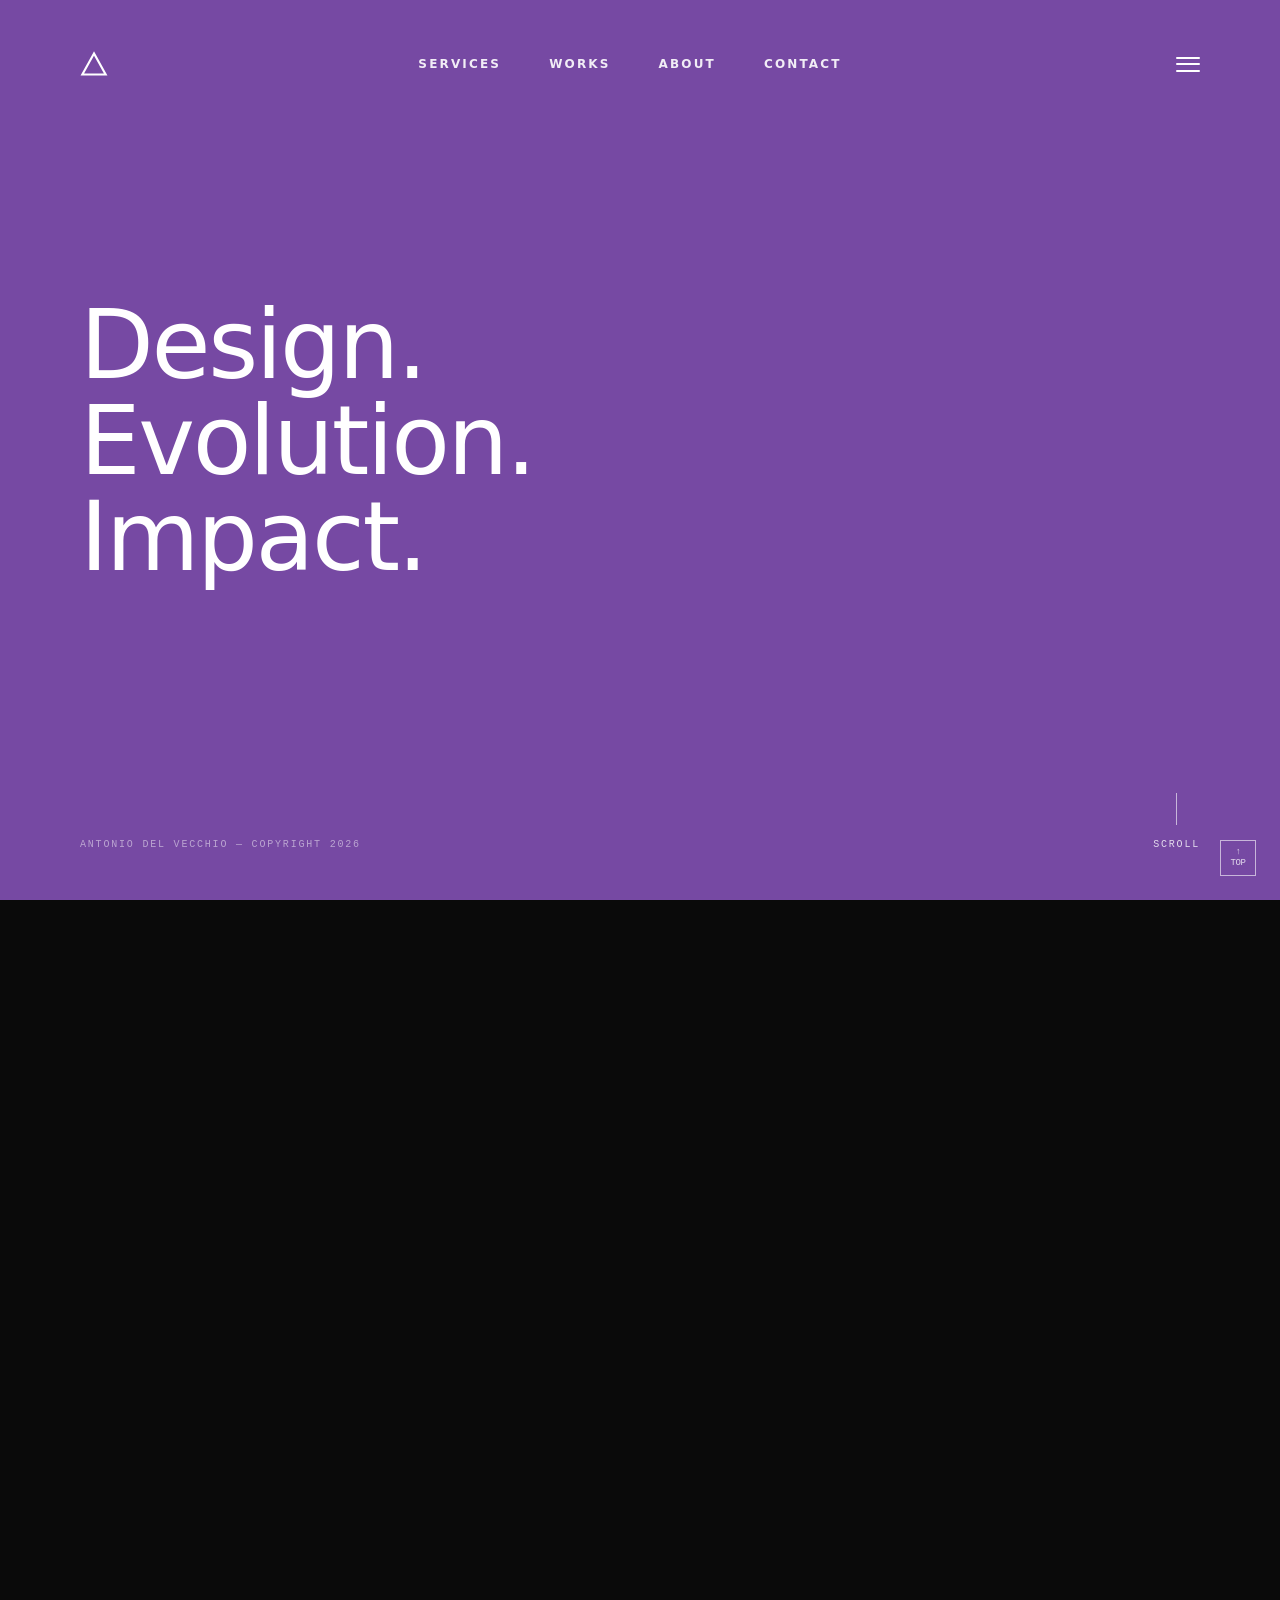
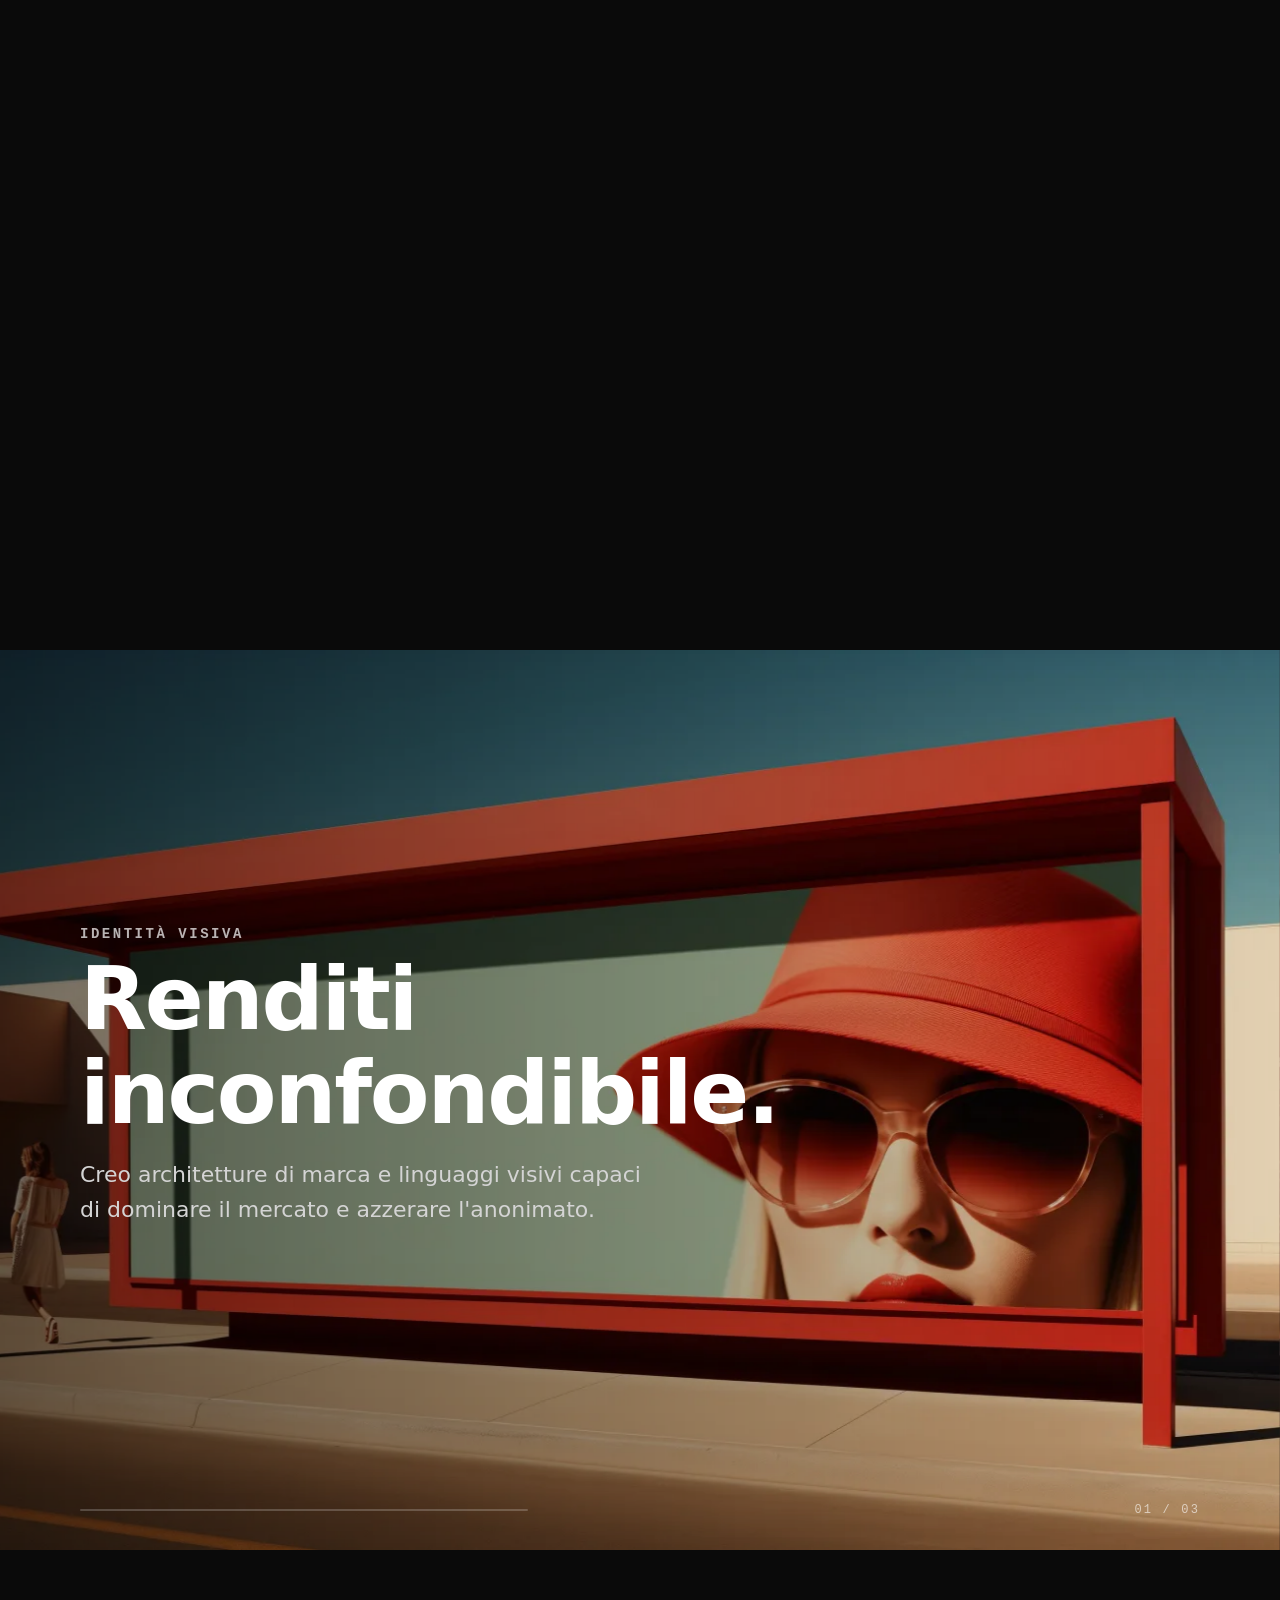
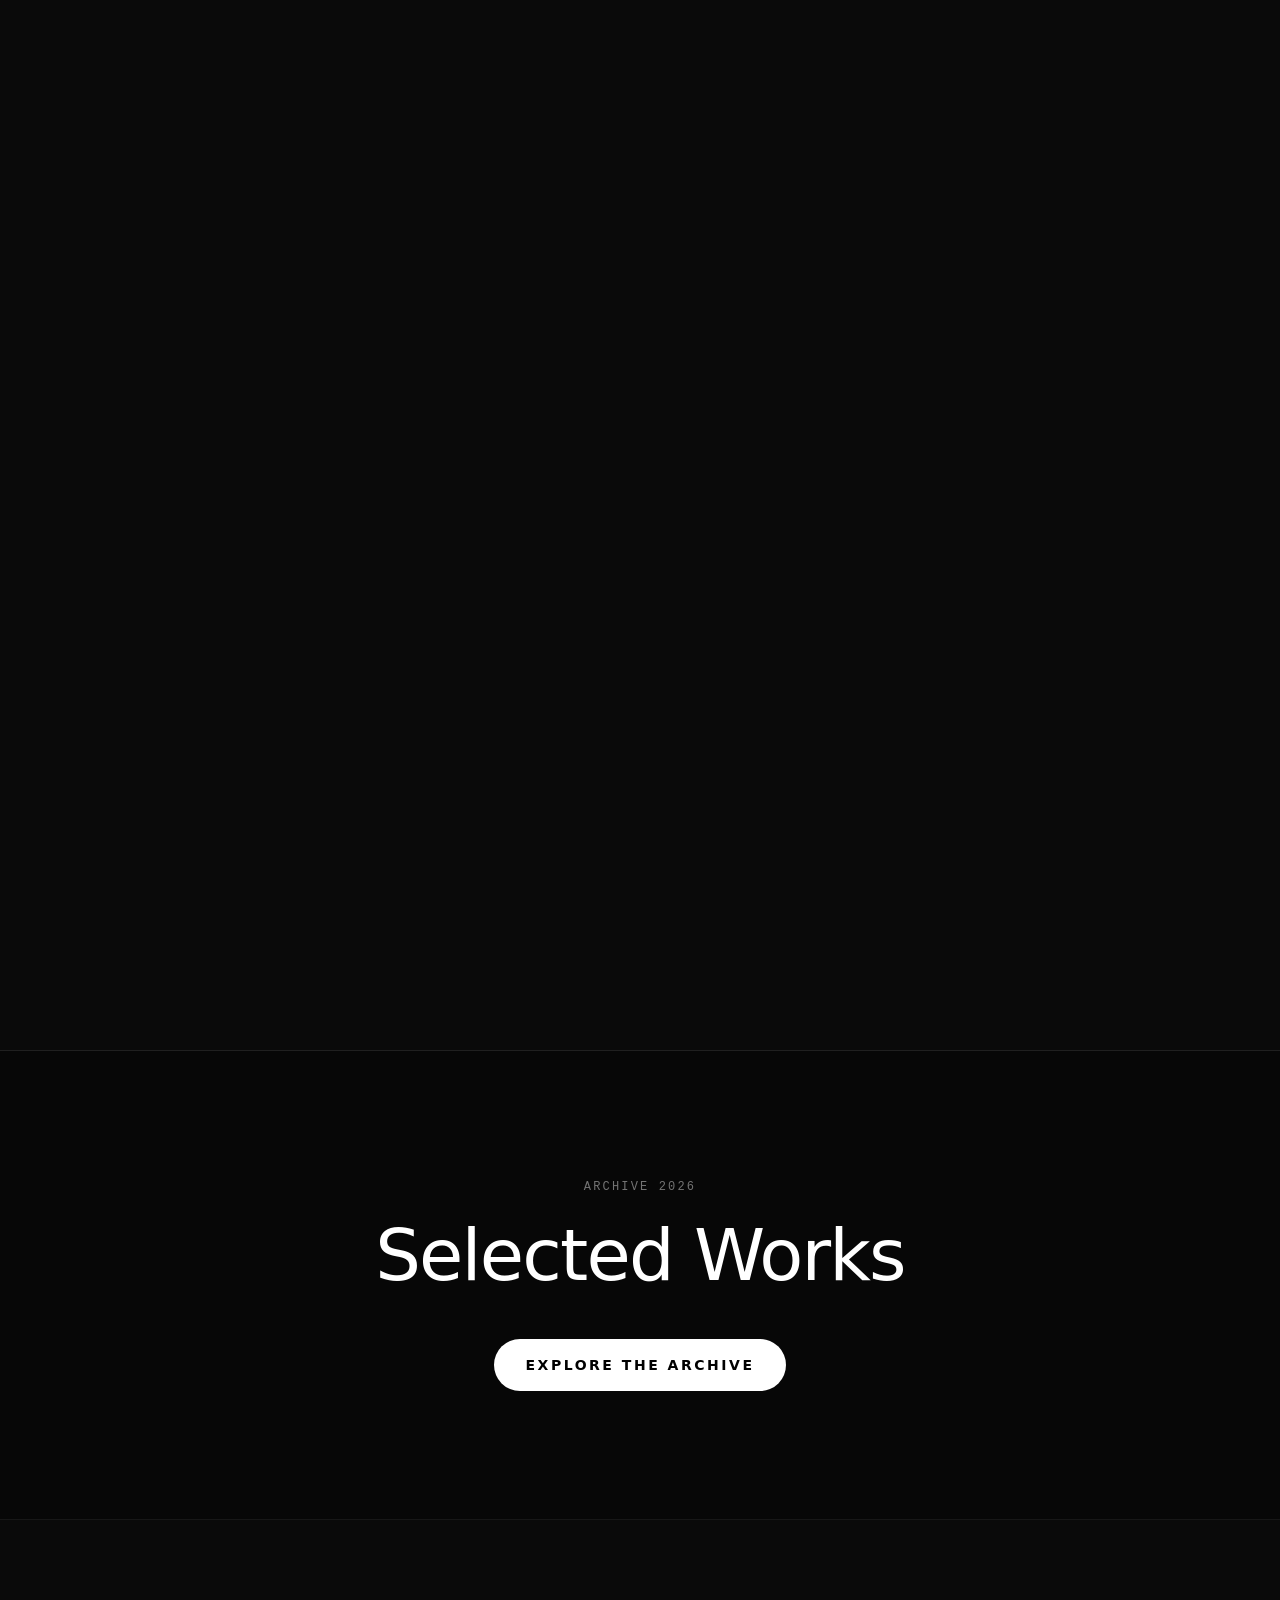
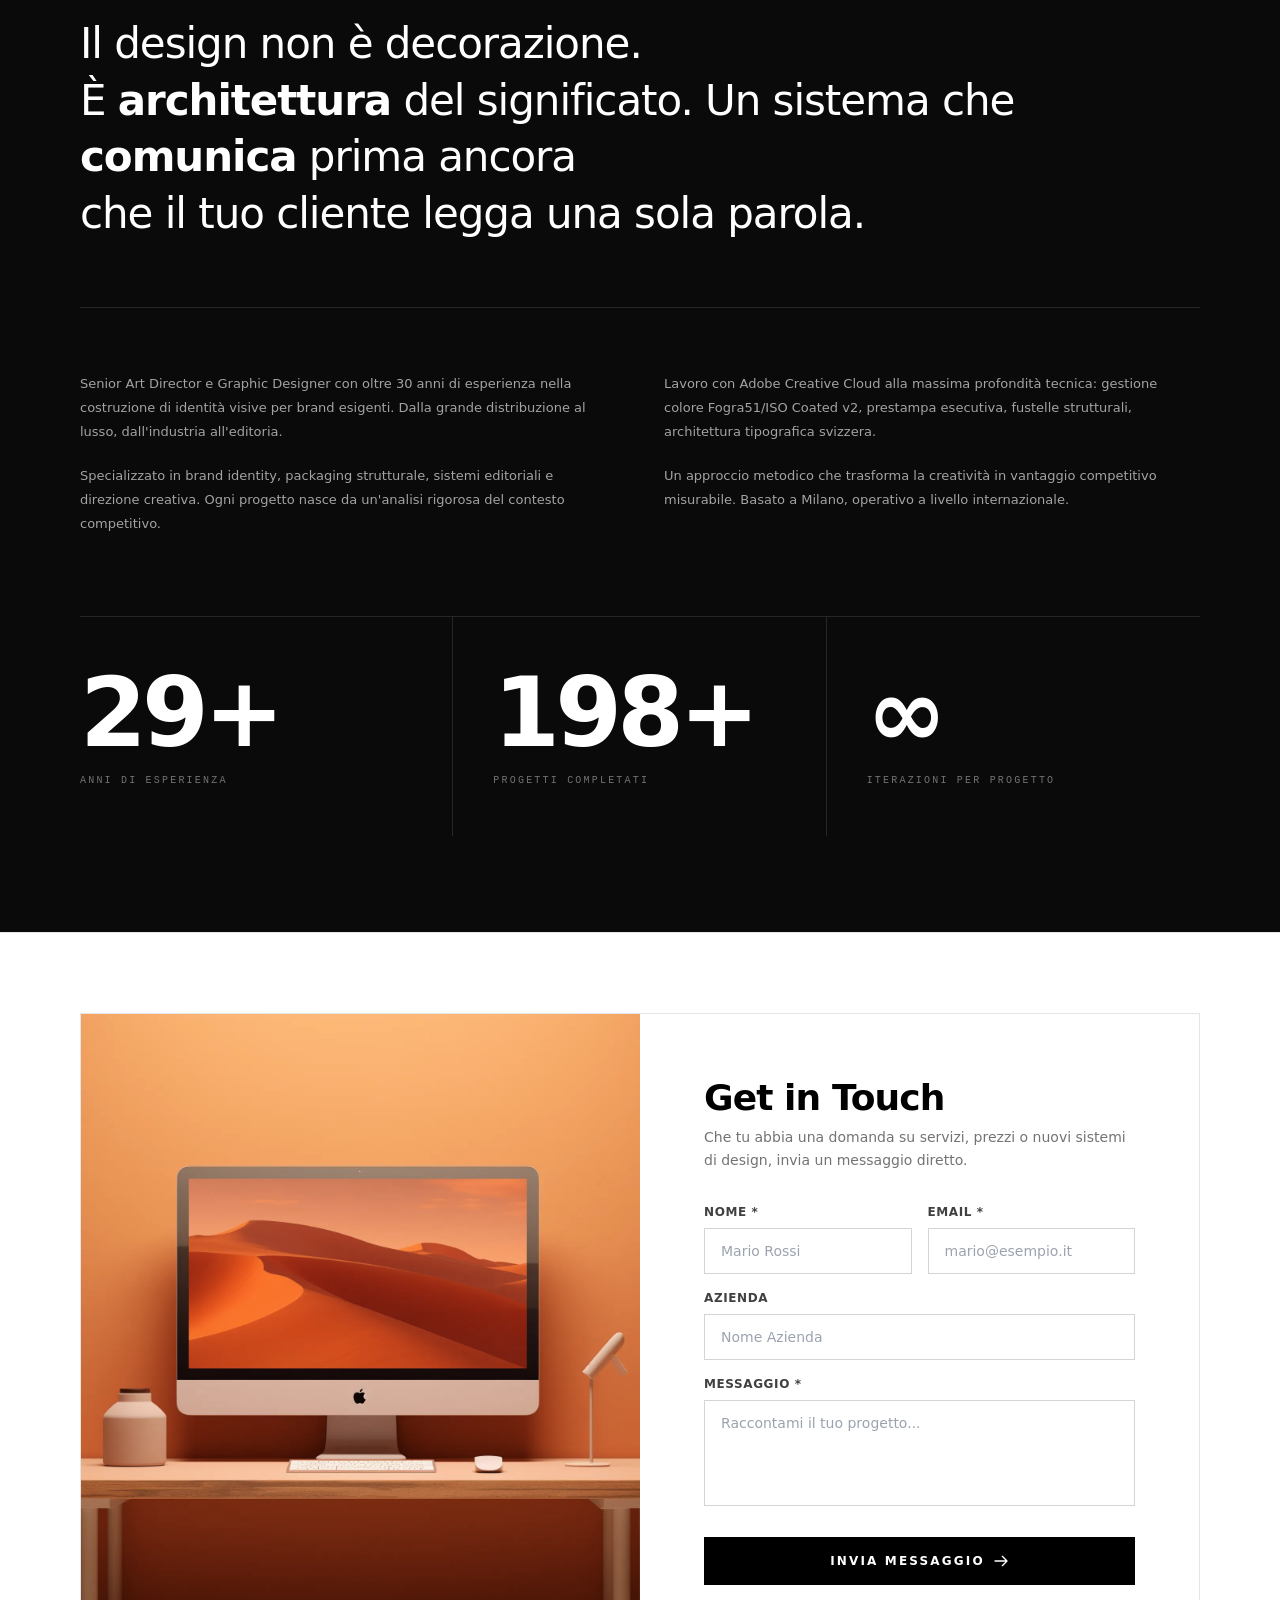
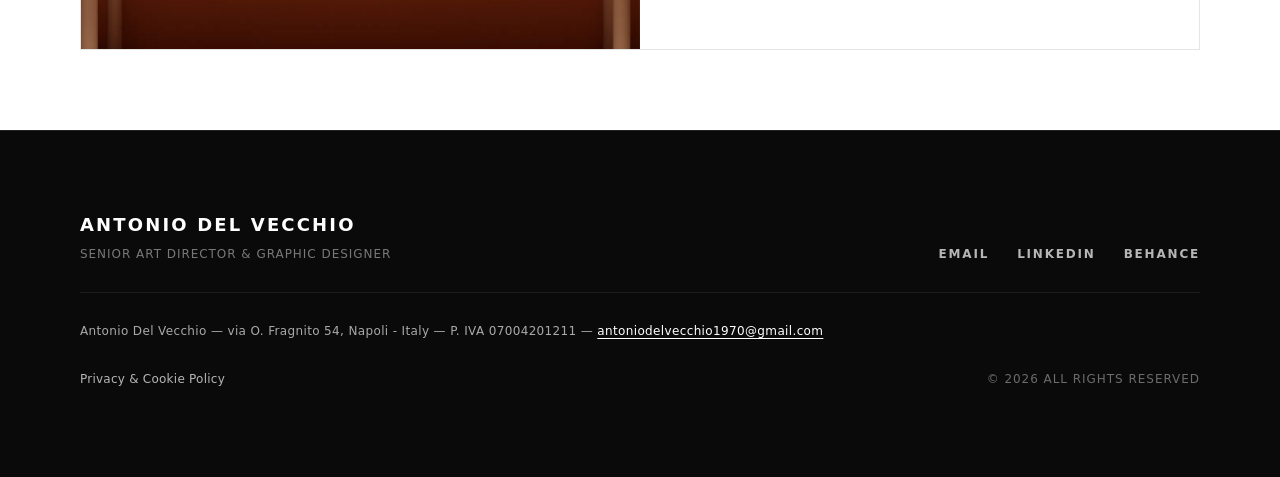
==== commit 417cb36e: "fix(hero): mobile video/canvas viewport cover with center-bottom alignment and #7649a3 fallback" ====
--- a/index.html
+++ b/index.html
@@ -154,10 +154,10 @@
   <div class="hero-sequence-container relative w-full h-[250vh]">
 
     <section
-      class="hero-sticky-container sticky top-0 left-0 w-full h-screen min-h-[560px] sm:min-h-[680px] flex flex-col justify-between px-6 sm:px-8 lg:px-20 py-6 sm:py-8 overflow-hidden group">
+      class="hero-sticky-container hero-video-container sticky top-0 left-0 w-full h-screen min-h-[560px] sm:min-h-[680px] flex flex-col justify-between px-6 sm:px-8 lg:px-20 py-6 sm:py-8 overflow-hidden group bg-[#7649a3]">
 
       <!-- HERO CANVAS (59 FRAME SEQUENCE RENDERED AT 100% ORIGINAL VISUAL FIDELITY) -->
-      <canvas id="hero-canvas" class="absolute inset-0 w-full h-full z-0 pointer-events-none"></canvas>
+      <canvas id="hero-canvas" class="hero-video absolute inset-0 w-full h-full z-0 pointer-events-none"></canvas>
 
       <!-- TOP HEADER / OVERLAY NAVIGATION (Z-30) -->
       <header class="w-full max-w-7xl mx-auto flex items-center justify-between z-30 pt-2 relative">
--- a/style.css
+++ b/style.css
@@ -1 +1 @@
-*,:after,:before{--tw-border-spacing-x:0;--tw-border-spacing-y:0;--tw-translate-x:0;--tw-translate-y:0;--tw-rotate:0;--tw-skew-x:0;--tw-skew-y:0;--tw-scale-x:1;--tw-scale-y:1;--tw-pan-x: ;--tw-pan-y: ;--tw-pinch-zoom: ;--tw-scroll-snap-strictness:proximity;--tw-gradient-from-position: ;--tw-gradient-via-position: ;--tw-gradient-to-position: ;--tw-ordinal: ;--tw-slashed-zero: ;--tw-numeric-figure: ;--tw-numeric-spacing: ;--tw-numeric-fraction: ;--tw-ring-inset: ;--tw-ring-offset-width:0px;--tw-ring-offset-color:#fff;--tw-ring-color:rgba(59,130,246,.5);--tw-ring-offset-shadow:0 0 #0000;--tw-ring-shadow:0 0 #0000;--tw-shadow:0 0 #0000;--tw-shadow-colored:0 0 #0000;--tw-blur: ;--tw-brightness: ;--tw-contrast: ;--tw-grayscale: ;--tw-hue-rotate: ;--tw-invert: ;--tw-saturate: ;--tw-sepia: ;--tw-drop-shadow: ;--tw-backdrop-blur: ;--tw-backdrop-brightness: ;--tw-backdrop-contrast: ;--tw-backdrop-grayscale: ;--tw-backdrop-hue-rotate: ;--tw-backdrop-invert: ;--tw-backdrop-opacity: ;--tw-backdrop-saturate: ;--tw-backdrop-sepia: ;--tw-contain-size: ;--tw-contain-layout: ;--tw-contain-paint: ;--tw-contain-style: }::backdrop{--tw-border-spacing-x:0;--tw-border-spacing-y:0;--tw-translate-x:0;--tw-translate-y:0;--tw-rotate:0;--tw-skew-x:0;--tw-skew-y:0;--tw-scale-x:1;--tw-scale-y:1;--tw-pan-x: ;--tw-pan-y: ;--tw-pinch-zoom: ;--tw-scroll-snap-strictness:proximity;--tw-gradient-from-position: ;--tw-gradient-via-position: ;--tw-gradient-to-position: ;--tw-ordinal: ;--tw-slashed-zero: ;--tw-numeric-figure: ;--tw-numeric-spacing: ;--tw-numeric-fraction: ;--tw-ring-inset: ;--tw-ring-offset-width:0px;--tw-ring-offset-color:#fff;--tw-ring-color:rgba(59,130,246,.5);--tw-ring-offset-shadow:0 0 #0000;--tw-ring-shadow:0 0 #0000;--tw-shadow:0 0 #0000;--tw-shadow-colored:0 0 #0000;--tw-blur: ;--tw-brightness: ;--tw-contrast: ;--tw-grayscale: ;--tw-hue-rotate: ;--tw-invert: ;--tw-saturate: ;--tw-sepia: ;--tw-drop-shadow: ;--tw-backdrop-blur: ;--tw-backdrop-brightness: ;--tw-backdrop-contrast: ;--tw-backdrop-grayscale: ;--tw-backdrop-hue-rotate: ;--tw-backdrop-invert: ;--tw-backdrop-opacity: ;--tw-backdrop-saturate: ;--tw-backdrop-sepia: ;--tw-contain-size: ;--tw-contain-layout: ;--tw-contain-paint: ;--tw-contain-style: }/*! tailwindcss v3.4.19 | MIT License | https://tailwindcss.com*/*,:after,:before{box-sizing:border-box;border:0 solid #e5e7eb}:after,:before{--tw-content:""}:host,html{line-height:1.5;-webkit-text-size-adjust:100%;-moz-tab-size:4;-o-tab-size:4;tab-size:4;font-family:system-ui,-apple-system,BlinkMacSystemFont,Helvetica Neue,sans-serif;font-feature-settings:normal;font-variation-settings:normal;-webkit-tap-highlight-color:transparent}body{margin:0;line-height:inherit}hr{height:0;color:inherit;border-top-width:1px}abbr:where([title]){-webkit-text-decoration:underline dotted;text-decoration:underline dotted}h1,h2,h3,h4,h5,h6{font-size:inherit;font-weight:inherit}a{color:inherit;text-decoration:inherit}b,strong{font-weight:bolder}code,kbd,pre,samp{font-family:ui-monospace,SFMono-Regular,Menlo,Monaco,Consolas,Liberation Mono,Courier New,monospace;font-feature-settings:normal;font-variation-settings:normal;font-size:1em}small{font-size:80%}sub,sup{font-size:75%;line-height:0;position:relative;vertical-align:baseline}sub{bottom:-.25em}sup{top:-.5em}table{text-indent:0;border-color:inherit;border-collapse:collapse}button,input,optgroup,select,textarea{font-family:inherit;font-feature-settings:inherit;font-variation-settings:inherit;font-size:100%;font-weight:inherit;line-height:inherit;letter-spacing:inherit;color:inherit;margin:0;padding:0}button,select{text-transform:none}button,input:where([type=button]),input:where([type=reset]),input:where([type=submit]){-webkit-appearance:button;background-color:transparent;background-image:none}:-moz-focusring{outline:auto}:-moz-ui-invalid{box-shadow:none}progress{vertical-align:baseline}::-webkit-inner-spin-button,::-webkit-outer-spin-button{height:auto}[type=search]{-webkit-appearance:textfield;outline-offset:-2px}::-webkit-search-decoration{-webkit-appearance:none}::-webkit-file-upload-button{-webkit-appearance:button;font:inherit}summary{display:list-item}blockquote,dd,dl,figure,h1,h2,h3,h4,h5,h6,hr,p,pre{margin:0}fieldset{margin:0}fieldset,legend{padding:0}menu,ol,ul{list-style:none;margin:0;padding:0}dialog{padding:0}textarea{resize:vertical}input::-moz-placeholder,textarea::-moz-placeholder{opacity:1;color:#9ca3af}input::placeholder,textarea::placeholder{opacity:1;color:#9ca3af}[role=button],button{cursor:pointer}:disabled{cursor:default}audio,canvas,embed,iframe,img,object,svg,video{display:block;vertical-align:middle}img,video{max-width:100%;height:auto}[hidden]:where(:not([hidden=until-found])){display:none}.container{width:100%}@media (min-width:640px){.container{max-width:640px}}@media (min-width:768px){.container{max-width:768px}}@media (min-width:1024px){.container{max-width:1024px}}@media (min-width:1280px){.container{max-width:1280px}}@media (min-width:1536px){.container{max-width:1536px}}.sr-only{position:absolute;width:1px;height:1px;padding:0;margin:-1px;overflow:hidden;clip:rect(0,0,0,0);white-space:nowrap;border-width:0}.pointer-events-none{pointer-events:none}.pointer-events-auto{pointer-events:auto}.invisible{visibility:hidden}.fixed{position:fixed}.absolute{position:absolute}.relative{position:relative}.sticky{position:sticky}.inset-0{inset:0}.bottom-4{bottom:1rem}.bottom-6{bottom:1.5rem}.bottom-8{bottom:2rem}.left-0{left:0}.right-0{right:0}.right-4{right:1rem}.right-6{right:1.5rem}.top-0{top:0}.top-4{top:1rem}.z-0{z-index:0}.z-10{z-index:10}.z-20{z-index:20}.z-30{z-index:30}.z-40{z-index:40}.z-50{z-index:50}.z-\[60\]{z-index:60}.col-span-12{grid-column:span 12/span 12}.mx-auto{margin-left:auto;margin-right:auto}.my-\[5px\]{margin-top:5px;margin-bottom:5px}.-mr-2{margin-right:-.5rem}.mb-0\.5{margin-bottom:.125rem}.mb-1{margin-bottom:.25rem}.mb-12{margin-bottom:3rem}.mb-16{margin-bottom:4rem}.mb-2{margin-bottom:.5rem}.mb-20{margin-bottom:5rem}.mb-24{margin-bottom:6rem}.mb-3{margin-bottom:.75rem}.mb-4{margin-bottom:1rem}.mb-6{margin-bottom:1.5rem}.mb-8{margin-bottom:2rem}.mr-6{margin-right:1.5rem}.mt-1{margin-top:.25rem}.mt-2{margin-top:.5rem}.mt-3{margin-top:.75rem}.mt-6{margin-top:1.5rem}.block{display:block}.flex{display:flex}.inline-flex{display:inline-flex}.grid{display:grid}.hidden{display:none}.h-10{height:2.5rem}.h-12{height:3rem}.h-3\.5{height:.875rem}.h-4{height:1rem}.h-5{height:1.25rem}.h-6{height:1.5rem}.h-7{height:1.75rem}.h-8{height:2rem}.h-9{height:2.25rem}.h-\[1\.5px\]{height:1.5px}.h-\[100dvh\]{height:100dvh}.h-\[250vh\]{height:250vh}.h-\[2px\]{height:2px}.h-\[400vh\]{height:400vh}.h-\[45\%\]{height:45%}.h-\[55\%\]{height:55%}.h-\[60vh\]{height:60vh}.h-\[90vh\]{height:90vh}.h-full{height:100%}.h-screen{height:100vh}.max-h-full{max-height:100%}.min-h-\[220px\]{min-height:220px}.min-h-\[320px\]{min-height:320px}.min-h-\[560px\]{min-height:560px}.min-h-screen{min-height:100vh}.w-0{width:0}.w-10{width:2.5rem}.w-12{width:3rem}.w-3\.5{width:.875rem}.w-4{width:1rem}.w-5{width:1.25rem}.w-6{width:1.5rem}.w-7{width:1.75rem}.w-9{width:2.25rem}.w-\[1px\]{width:1px}.w-\[96vw\]{width:96vw}.w-full{width:100%}.max-w-2xl{max-width:42rem}.max-w-3xl{max-width:48rem}.max-w-4xl{max-width:56rem}.max-w-7xl{max-width:80rem}.max-w-\[1440px\]{max-width:1440px}.max-w-\[1872px\]{max-width:1872px}.max-w-full{max-width:100%}.max-w-md{max-width:28rem}.max-w-xl{max-width:36rem}.flex-1{flex:1 1 0%}.translate-y-0{--tw-translate-y:0px}.translate-y-0,.translate-y-\[115\%\]{transform:translate(var(--tw-translate-x),var(--tw-translate-y)) rotate(var(--tw-rotate)) skewX(var(--tw-skew-x)) skewY(var(--tw-skew-y)) scaleX(var(--tw-scale-x)) scaleY(var(--tw-scale-y))}.translate-y-\[115\%\]{--tw-translate-y:115%}.-rotate-45{--tw-rotate:-45deg}.-rotate-45,.rotate-45{transform:translate(var(--tw-translate-x),var(--tw-translate-y)) rotate(var(--tw-rotate)) skewX(var(--tw-skew-x)) skewY(var(--tw-skew-y)) scaleX(var(--tw-scale-x)) scaleY(var(--tw-scale-y))}.rotate-45{--tw-rotate:45deg}.scale-\[1\.15\]{--tw-scale-x:1.15;--tw-scale-y:1.15}.scale-\[1\.15\],.transform{transform:translate(var(--tw-translate-x),var(--tw-translate-y)) rotate(var(--tw-rotate)) skewX(var(--tw-skew-x)) skewY(var(--tw-skew-y)) scaleX(var(--tw-scale-x)) scaleY(var(--tw-scale-y))}@keyframes bounce{0%,to{transform:translateY(-25%);animation-timing-function:cubic-bezier(.8,0,1,1)}50%{transform:none;animation-timing-function:cubic-bezier(0,0,.2,1)}}.animate-bounce{animation:bounce 1s infinite}.cursor-pointer{cursor:pointer}.touch-manipulation{touch-action:manipulation}.select-none{-webkit-user-select:none;-moz-user-select:none;user-select:none}.resize-none{resize:none}.resize{resize:both}.snap-y{scroll-snap-type:y var(--tw-scroll-snap-strictness)}.snap-proximity{--tw-scroll-snap-strictness:proximity}.snap-center{scroll-snap-align:center}.scroll-mt-24{scroll-margin-top:6rem}.list-inside{list-style-position:inside}.list-disc{list-style-type:disc}.grid-cols-1{grid-template-columns:repeat(1,minmax(0,1fr))}.grid-cols-12{grid-template-columns:repeat(12,minmax(0,1fr))}.grid-cols-3{grid-template-columns:repeat(3,minmax(0,1fr))}.flex-col{flex-direction:column}.items-start{align-items:flex-start}.items-end{align-items:flex-end}.items-center{align-items:center}.items-baseline{align-items:baseline}.justify-start{justify-content:flex-start}.justify-center{justify-content:center}.justify-between{justify-content:space-between}.gap-12{gap:3rem}.gap-4{gap:1rem}.gap-8{gap:2rem}.gap-y-24{row-gap:6rem}.space-x-1>:not([hidden])~:not([hidden]){--tw-space-x-reverse:0;margin-right:calc(.25rem*var(--tw-space-x-reverse));margin-left:calc(.25rem*(1 - var(--tw-space-x-reverse)))}.space-x-1\.5>:not([hidden])~:not([hidden]){--tw-space-x-reverse:0;margin-right:calc(.375rem*var(--tw-space-x-reverse));margin-left:calc(.375rem*(1 - var(--tw-space-x-reverse)))}.space-x-12>:not([hidden])~:not([hidden]){--tw-space-x-reverse:0;margin-right:calc(3rem*var(--tw-space-x-reverse));margin-left:calc(3rem*(1 - var(--tw-space-x-reverse)))}.space-x-2>:not([hidden])~:not([hidden]){--tw-space-x-reverse:0;margin-right:calc(.5rem*var(--tw-space-x-reverse));margin-left:calc(.5rem*(1 - var(--tw-space-x-reverse)))}.space-x-3>:not([hidden])~:not([hidden]){--tw-space-x-reverse:0;margin-right:calc(.75rem*var(--tw-space-x-reverse));margin-left:calc(.75rem*(1 - var(--tw-space-x-reverse)))}.space-x-4>:not([hidden])~:not([hidden]){--tw-space-x-reverse:0;margin-right:calc(1rem*var(--tw-space-x-reverse));margin-left:calc(1rem*(1 - var(--tw-space-x-reverse)))}.space-x-6>:not([hidden])~:not([hidden]){--tw-space-x-reverse:0;margin-right:calc(1.5rem*var(--tw-space-x-reverse));margin-left:calc(1.5rem*(1 - var(--tw-space-x-reverse)))}.space-y-1>:not([hidden])~:not([hidden]){--tw-space-y-reverse:0;margin-top:calc(.25rem*(1 - var(--tw-space-y-reverse)));margin-bottom:calc(.25rem*var(--tw-space-y-reverse))}.space-y-1\.5>:not([hidden])~:not([hidden]){--tw-space-y-reverse:0;margin-top:calc(.375rem*(1 - var(--tw-space-y-reverse)));margin-bottom:calc(.375rem*var(--tw-space-y-reverse))}.space-y-12>:not([hidden])~:not([hidden]){--tw-space-y-reverse:0;margin-top:calc(3rem*(1 - var(--tw-space-y-reverse)));margin-bottom:calc(3rem*var(--tw-space-y-reverse))}.space-y-2>:not([hidden])~:not([hidden]){--tw-space-y-reverse:0;margin-top:calc(.5rem*(1 - var(--tw-space-y-reverse)));margin-bottom:calc(.5rem*var(--tw-space-y-reverse))}.space-y-3>:not([hidden])~:not([hidden]){--tw-space-y-reverse:0;margin-top:calc(.75rem*(1 - var(--tw-space-y-reverse)));margin-bottom:calc(.75rem*var(--tw-space-y-reverse))}.space-y-4>:not([hidden])~:not([hidden]){--tw-space-y-reverse:0;margin-top:calc(1rem*(1 - var(--tw-space-y-reverse)));margin-bottom:calc(1rem*var(--tw-space-y-reverse))}.space-y-5>:not([hidden])~:not([hidden]){--tw-space-y-reverse:0;margin-top:calc(1.25rem*(1 - var(--tw-space-y-reverse)));margin-bottom:calc(1.25rem*var(--tw-space-y-reverse))}.space-y-6>:not([hidden])~:not([hidden]){--tw-space-y-reverse:0;margin-top:calc(1.5rem*(1 - var(--tw-space-y-reverse)));margin-bottom:calc(1.5rem*var(--tw-space-y-reverse))}.divide-y>:not([hidden])~:not([hidden]){--tw-divide-y-reverse:0;border-top-width:calc(1px*(1 - var(--tw-divide-y-reverse)));border-bottom-width:calc(1px*var(--tw-divide-y-reverse))}.divide-white\/10>:not([hidden])~:not([hidden]){border-color:hsla(0,0%,100%,.1)}.overflow-hidden{overflow:hidden}.overflow-y-auto{overflow-y:auto}.scroll-smooth{scroll-behavior:smooth}.break-all{word-break:break-all}.rounded{border-radius:.25rem}.rounded-full{border-radius:9999px}.rounded-none{border-radius:0}.border{border-width:1px}.border-\[0\.5px\]{border-width:.5px}.border-b{border-bottom-width:1px}.border-r{border-right-width:1px}.border-t{border-top-width:1px}.border-amber-300{--tw-border-opacity:1;border-color:rgb(252 211 77/var(--tw-border-opacity,1))}.border-black{--tw-border-opacity:1;border-color:rgb(0 0 0/var(--tw-border-opacity,1))}.border-black\/10{border-color:rgba(0,0,0,.1)}.border-black\/90{border-color:rgba(0,0,0,.9)}.border-emerald-300{--tw-border-opacity:1;border-color:rgb(110 231 183/var(--tw-border-opacity,1))}.border-neutral-200{--tw-border-opacity:1;border-color:rgb(229 229 229/var(--tw-border-opacity,1))}.border-neutral-300{--tw-border-opacity:1;border-color:rgb(212 212 212/var(--tw-border-opacity,1))}.border-neutral-600\/80{border-color:rgba(82,82,82,.8)}.border-neutral-700\/80{border-color:rgba(64,64,64,.8)}.border-neutral-800{--tw-border-opacity:1;border-color:rgb(38 38 38/var(--tw-border-opacity,1))}.border-neutral-900{--tw-border-opacity:1;border-color:rgb(23 23 23/var(--tw-border-opacity,1))}.border-white\/10{border-color:hsla(0,0%,100%,.1)}.border-white\/5{border-color:hsla(0,0%,100%,.05)}.border-white\/60{border-color:hsla(0,0%,100%,.6)}.bg-\[\#050505\]{--tw-bg-opacity:1;background-color:rgb(5 5 5/var(--tw-bg-opacity,1))}.bg-\[\#070707\]{--tw-bg-opacity:1;background-color:rgb(7 7 7/var(--tw-bg-opacity,1))}.bg-\[\#0A0A0A\]{--tw-bg-opacity:1;background-color:rgb(10 10 10/var(--tw-bg-opacity,1))}.bg-\[\#121212\]{--tw-bg-opacity:1;background-color:rgb(18 18 18/var(--tw-bg-opacity,1))}.bg-\[\#141414\]{--tw-bg-opacity:1;background-color:rgb(20 20 20/var(--tw-bg-opacity,1))}.bg-amber-100{--tw-bg-opacity:1;background-color:rgb(254 243 199/var(--tw-bg-opacity,1))}.bg-black{--tw-bg-opacity:1;background-color:rgb(0 0 0/var(--tw-bg-opacity,1))}.bg-black\/5{background-color:rgba(0,0,0,.05)}.bg-black\/70{background-color:rgba(0,0,0,.7)}.bg-emerald-100{--tw-bg-opacity:1;background-color:rgb(209 250 229/var(--tw-bg-opacity,1))}.bg-lightBg{--tw-bg-opacity:1;background-color:rgb(255 255 255/var(--tw-bg-opacity,1))}.bg-neutral-100{--tw-bg-opacity:1;background-color:rgb(245 245 245/var(--tw-bg-opacity,1))}.bg-neutral-900{--tw-bg-opacity:1;background-color:rgb(23 23 23/var(--tw-bg-opacity,1))}.bg-neutral-900\/40{background-color:hsla(0,0%,9%,.4)}.bg-transparent{background-color:transparent}.bg-white{--tw-bg-opacity:1;background-color:rgb(255 255 255/var(--tw-bg-opacity,1))}.bg-white\/20{background-color:hsla(0,0%,100%,.2)}.bg-white\/60{background-color:hsla(0,0%,100%,.6)}.bg-\[radial-gradient\(ellipse_80\%_60\%_at_80\%_15\%\2c rgba\(226\2c 160\2c 102\2c 0\.05\)\2c transparent_70\%\)\]{background-image:radial-gradient(ellipse 80% 60% at 80% 15%,hsla(28,68%,64%,.05),transparent 70%)}.bg-gradient-to-r{background-image:linear-gradient(to right,var(--tw-gradient-stops))}.bg-gradient-to-tr{background-image:linear-gradient(to top right,var(--tw-gradient-stops))}.from-amber-500{--tw-gradient-from:#f59e0b var(--tw-gradient-from-position);--tw-gradient-to:rgba(245,158,11,0) var(--tw-gradient-to-position);--tw-gradient-stops:var(--tw-gradient-from),var(--tw-gradient-to)}.from-black\/50{--tw-gradient-from:rgba(0,0,0,.5) var(--tw-gradient-from-position);--tw-gradient-to:transparent var(--tw-gradient-to-position);--tw-gradient-stops:var(--tw-gradient-from),var(--tw-gradient-to)}.via-black\/25{--tw-gradient-to:transparent var(--tw-gradient-to-position);--tw-gradient-stops:var(--tw-gradient-from),rgba(0,0,0,.25) var(--tw-gradient-via-position),var(--tw-gradient-to)}.via-rose-500{--tw-gradient-to:rgba(244,63,94,0) var(--tw-gradient-to-position);--tw-gradient-stops:var(--tw-gradient-from),#f43f5e var(--tw-gradient-via-position),var(--tw-gradient-to)}.to-purple-600{--tw-gradient-to:#9333ea var(--tw-gradient-to-position)}.to-transparent{--tw-gradient-to:transparent var(--tw-gradient-to-position)}.fill-current{fill:currentColor}.object-contain{-o-object-fit:contain;object-fit:contain}.object-cover{-o-object-fit:cover;object-fit:cover}.p-2\.5{padding:.625rem}.p-3{padding:.75rem}.p-6{padding:1.5rem}.p-\[2px\]{padding:2px}.px-4{padding-left:1rem;padding-right:1rem}.px-6{padding-left:1.5rem;padding-right:1.5rem}.px-8{padding-left:2rem;padding-right:2rem}.py-1{padding-top:.25rem;padding-bottom:.25rem}.py-12{padding-top:3rem;padding-bottom:3rem}.py-16{padding-top:4rem;padding-bottom:4rem}.py-2{padding-top:.5rem;padding-bottom:.5rem}.py-20{padding-top:5rem;padding-bottom:5rem}.py-24{padding-top:6rem;padding-bottom:6rem}.py-3{padding-top:.75rem;padding-bottom:.75rem}.py-4{padding-top:1rem;padding-bottom:1rem}.py-6{padding-top:1.5rem;padding-bottom:1.5rem}.py-8{padding-top:2rem;padding-bottom:2rem}.pb-2{padding-bottom:.5rem}.pb-32{padding-bottom:8rem}.pb-4{padding-bottom:1rem}.pb-6{padding-bottom:1.5rem}.pb-8{padding-bottom:2rem}.pl-2{padding-left:.5rem}.pl-4{padding-left:1rem}.pr-4{padding-right:1rem}.pt-1{padding-top:.25rem}.pt-2{padding-top:.5rem}.pt-3{padding-top:.75rem}.pt-4{padding-top:1rem}.pt-40{padding-top:10rem}.pt-6{padding-top:1.5rem}.pt-8{padding-top:2rem}.text-left{text-align:left}.text-center{text-align:center}.font-mono{font-family:ui-monospace,SFMono-Regular,Menlo,Monaco,Consolas,Liberation Mono,Courier New,monospace}.font-sans{font-family:system-ui,-apple-system,BlinkMacSystemFont,Helvetica Neue,sans-serif}.text-3xl{font-size:1.875rem;line-height:2.25rem}.text-4xl{font-size:2.25rem;line-height:2.5rem}.text-\[10px\]{font-size:10px}.text-\[10vw\]{font-size:10vw}.text-\[11px\]{font-size:11px}.text-\[12vw\]{font-size:12vw}.text-\[13px\]{font-size:13px}.text-\[14px\]{font-size:14px}.text-\[15px\]{font-size:15px}.text-\[17px\]{font-size:17px}.text-\[19px\]{font-size:19px}.text-\[36px\]{font-size:36px}.text-\[41px\]{font-size:41px}.text-\[9px\]{font-size:9px}.text-\[clamp\(22px\2c 3\.5vw\2c 42px\)\]{font-size:clamp(22px,3.5vw,42px)}.text-\[clamp\(40px\2c 8vw\2c 96px\)\]{font-size:clamp(40px,8vw,96px)}.text-base{font-size:1rem;line-height:1.5rem}.text-lg{font-size:1.125rem;line-height:1.75rem}.text-sm{font-size:.875rem;line-height:1.25rem}.text-xl{font-size:1.25rem;line-height:1.75rem}.text-xs{font-size:.75rem;line-height:1rem}.font-black{font-weight:900}.font-bold{font-weight:700}.font-extrabold{font-weight:800}.font-light{font-weight:300}.font-medium{font-weight:500}.font-normal{font-weight:400}.font-semibold{font-weight:600}.uppercase{text-transform:uppercase}.italic{font-style:italic}.leading-\[0\.85\]{line-height:.85}.leading-\[0\.9\]{line-height:.9}.leading-\[1\.06\]{line-height:1.06}.leading-\[1\.08\]{line-height:1.08}.leading-\[1\.1\]{line-height:1.1}.leading-\[1\.2\]{line-height:1.2}.leading-\[1\.35\]{line-height:1.35}.leading-\[1\.3\]{line-height:1.3}.leading-\[1\.85\]{line-height:1.85}.leading-none{line-height:1}.leading-relaxed{line-height:1.625}.tracking-\[-0\.04em\]{letter-spacing:-.04em}.tracking-\[0\.05em\]{letter-spacing:.05em}.tracking-\[0\.22em\]{letter-spacing:.22em}.tracking-\[0\.25em\]{letter-spacing:.25em}.tracking-tight{letter-spacing:-.025em}.tracking-tighter{letter-spacing:-.05em}.tracking-wide{letter-spacing:.025em}.tracking-wider{letter-spacing:.05em}.tracking-widest{letter-spacing:.18em}.text-amber-800{--tw-text-opacity:1;color:rgb(146 64 14/var(--tw-text-opacity,1))}.text-black{--tw-text-opacity:1;color:rgb(0 0 0/var(--tw-text-opacity,1))}.text-black\/90{color:rgba(0,0,0,.9)}.text-emerald-800{--tw-text-opacity:1;color:rgb(6 95 70/var(--tw-text-opacity,1))}.text-neutral-200{--tw-text-opacity:1;color:rgb(229 229 229/var(--tw-text-opacity,1))}.text-neutral-300{--tw-text-opacity:1;color:rgb(212 212 212/var(--tw-text-opacity,1))}.text-neutral-400{--tw-text-opacity:1;color:rgb(163 163 163/var(--tw-text-opacity,1))}.text-neutral-500{--tw-text-opacity:1;color:rgb(115 115 115/var(--tw-text-opacity,1))}.text-neutral-600{--tw-text-opacity:1;color:rgb(82 82 82/var(--tw-text-opacity,1))}.text-neutral-700{--tw-text-opacity:1;color:rgb(64 64 64/var(--tw-text-opacity,1))}.text-neutral-800{--tw-text-opacity:1;color:rgb(38 38 38/var(--tw-text-opacity,1))}.text-sky-400{--tw-text-opacity:1;color:rgb(56 189 248/var(--tw-text-opacity,1))}.text-sky-500{--tw-text-opacity:1;color:rgb(14 165 233/var(--tw-text-opacity,1))}.text-white{--tw-text-opacity:1;color:rgb(255 255 255/var(--tw-text-opacity,1))}.text-white\/50{color:hsla(0,0%,100%,.5)}.text-white\/60{color:hsla(0,0%,100%,.6)}.text-white\/70{color:hsla(0,0%,100%,.7)}.text-white\/80{color:hsla(0,0%,100%,.8)}.text-white\/90{color:hsla(0,0%,100%,.9)}.underline{text-decoration-line:underline}.decoration-neutral-700{text-decoration-color:#404040}.underline-offset-4{text-underline-offset:4px}.antialiased{-webkit-font-smoothing:antialiased;-moz-osx-font-smoothing:grayscale}.opacity-0{opacity:0}.opacity-100{opacity:1}.shadow-\[0_0_80px_rgba\(0\2c 0\2c 0\2c 0\.95\)\]{--tw-shadow:0 0 80px rgba(0,0,0,.95);--tw-shadow-colored:0 0 80px var(--tw-shadow-color)}.shadow-\[0_0_80px_rgba\(0\2c 0\2c 0\2c 0\.95\)\],.shadow-lg{box-shadow:var(--tw-ring-offset-shadow,0 0 #0000),var(--tw-ring-shadow,0 0 #0000),var(--tw-shadow)}.shadow-lg{--tw-shadow:0 10px 15px -3px rgba(0,0,0,.1),0 4px 6px -4px rgba(0,0,0,.1);--tw-shadow-colored:0 10px 15px -3px var(--tw-shadow-color),0 4px 6px -4px var(--tw-shadow-color)}.drop-shadow-2xl{--tw-drop-shadow:drop-shadow(0 25px 25px rgba(0,0,0,.15))}.drop-shadow-2xl,.filter{filter:var(--tw-blur) var(--tw-brightness) var(--tw-contrast) var(--tw-grayscale) var(--tw-hue-rotate) var(--tw-invert) var(--tw-saturate) var(--tw-sepia) var(--tw-drop-shadow)}.backdrop-blur-2xl{--tw-backdrop-blur:blur(40px)}.backdrop-blur-2xl,.backdrop-blur-sm{-webkit-backdrop-filter:var(--tw-backdrop-blur) var(--tw-backdrop-brightness) var(--tw-backdrop-contrast) var(--tw-backdrop-grayscale) var(--tw-backdrop-hue-rotate) var(--tw-backdrop-invert) var(--tw-backdrop-opacity) var(--tw-backdrop-saturate) var(--tw-backdrop-sepia);backdrop-filter:var(--tw-backdrop-blur) var(--tw-backdrop-brightness) var(--tw-backdrop-contrast) var(--tw-backdrop-grayscale) var(--tw-backdrop-hue-rotate) var(--tw-backdrop-invert) var(--tw-backdrop-opacity) var(--tw-backdrop-saturate) var(--tw-backdrop-sepia)}.backdrop-blur-sm{--tw-backdrop-blur:blur(4px)}.transition{transition-property:color,background-color,border-color,text-decoration-color,fill,stroke,opacity,box-shadow,transform,filter,-webkit-backdrop-filter;transition-property:color,background-color,border-color,text-decoration-color,fill,stroke,opacity,box-shadow,transform,filter,backdrop-filter;transition-property:color,background-color,border-color,text-decoration-color,fill,stroke,opacity,box-shadow,transform,filter,backdrop-filter,-webkit-backdrop-filter;transition-timing-function:cubic-bezier(.4,0,.2,1);transition-duration:.15s}.transition-all{transition-property:all;transition-timing-function:cubic-bezier(.4,0,.2,1);transition-duration:.15s}.transition-colors{transition-property:color,background-color,border-color,text-decoration-color,fill,stroke;transition-timing-function:cubic-bezier(.4,0,.2,1);transition-duration:.15s}.transition-opacity{transition-property:opacity;transition-timing-function:cubic-bezier(.4,0,.2,1);transition-duration:.15s}.transition-transform{transition-property:transform;transition-timing-function:cubic-bezier(.4,0,.2,1);transition-duration:.15s}.duration-300{transition-duration:.3s}.duration-500{transition-duration:.5s}.duration-75{transition-duration:75ms}.ease-\[cubic-bezier\(0\.16\2c 1\2c 0\.3\2c 1\)\]{transition-timing-function:cubic-bezier(.16,1,.3,1)}.ease-out{transition-timing-function:cubic-bezier(0,0,.2,1)}.will-change-transform{will-change:transform}html{scroll-behavior:auto}body{font-family:system-ui,-apple-system,BlinkMacSystemFont,Helvetica Neue,sans-serif;background-color:#0a0a0a;color:#fff;overflow-x:clip}.cap-sticky-container,.hero-sticky-container{position:sticky;top:0;will-change:transform}#hero-canvas{will-change:transform;transform:translateZ(0)}@keyframes heroTextRevealOrganic{0%{opacity:0;filter:blur(6px);transform:translateY(32px) translateZ(0)}60%{filter:blur(0)}to{opacity:1;filter:blur(0);transform:translateY(0) translateZ(0)}}.hero-line-1,.hero-line-2,.hero-line-3{display:inline-block;opacity:0;color:#fff;cursor:default;-webkit-font-smoothing:antialiased;backface-visibility:hidden;will-change:opacity,color;transition:color .5s cubic-bezier(.16,1,.3,1),opacity .5s cubic-bezier(.16,1,.3,1)}.hero-line-1{animation:heroTextRevealOrganic 1.5s cubic-bezier(.16,1,.3,1) forwards;animation-delay:.25s}.hero-line-2{animation:heroTextRevealOrganic 1.5s cubic-bezier(.16,1,.3,1) forwards;animation-delay:.55s}.hero-line-3{animation:heroTextRevealOrganic 1.5s cubic-bezier(.16,1,.3,1) forwards;animation-delay:.85s}.hero-cta-reveal{opacity:0;animation:heroTextRevealOrganic 1.5s cubic-bezier(.16,1,.3,1) forwards;animation-delay:1.1s}.circle-cta-btn{transition:transform .5s cubic-bezier(.16,1,.3,1),border-color .5s cubic-bezier(.16,1,.3,1),opacity .5s cubic-bezier(.16,1,.3,1);background-color:transparent;color:#fff}.circle-cta-btn svg{transition:transform .4s cubic-bezier(.16,1,.3,1)}@media (hover:hover) and (pointer:fine){.circle-cta-btn:hover{background-color:transparent!important;color:#fff!important;box-shadow:none!important;transform:scale(1.08)}.circle-cta-btn:hover svg{transform:translateX(6px)}}.scroll-indicator-line{animation:scrollPulse 2.4s cubic-bezier(.4,0,.6,1) infinite}@keyframes scrollPulse{0%,to{transform:translateY(0);opacity:.5}50%{transform:translateY(6px);opacity:1}}.nav-link{position:relative}.nav-link:after{content:"";position:absolute;width:0;height:1px;bottom:-3px;left:0;background-color:currentColor;transition:width .35s cubic-bezier(.16,1,.3,1)}.nav-link:hover:after{width:100%}.cap-img{will-change:clip-path,transform;clip-path:inset(0 0 0 0);opacity:1!important}.cap-img,.cap-text-block{backface-visibility:hidden;-webkit-font-smoothing:antialiased;transform:translateZ(0)}.cap-text-block{will-change:opacity,transform}.editorial-card-img{transition:transform .7s cubic-bezier(.16,1,.3,1)}.editorial-card:hover .editorial-card-img{transform:scale(1.05)}.menu-toggle-btn{will-change:transform;touch-action:manipulation;-webkit-tap-highlight-color:transparent;-webkit-user-select:none;-moz-user-select:none;user-select:none}.menu-bar{transform-origin:center;will-change:transform,opacity;pointer-events:none}.menu-toggle-btn:not(.is-active):hover .menu-bar-2{transform:translateX(-3px)}.menu-toggle-btn.is-active .menu-bar-1{transform:translateY(6.5px) rotate(45deg)}.menu-toggle-btn.is-active .menu-bar-2{opacity:0;transform:scaleX(0)}.menu-toggle-btn.is-active .menu-bar-3{transform:translateY(-6.5px) rotate(-45deg)}#menu-overlay{will-change:transform,opacity;touch-action:none}#menu-links-list:hover .menu-link{opacity:.35}#menu-links-list:hover .menu-link:hover{opacity:1}.menu-link{transition:opacity .3s cubic-bezier(.16,1,.3,1)}.footer-legal{position:relative;z-index:20;width:100%;background-color:#0a0a0a;color:hsla(0,0%,100%,.65);border-top:1px solid hsla(0,0%,100%,.1);padding:4rem 1.5rem 4.5rem;font-family:system-ui,-apple-system,BlinkMacSystemFont,Helvetica Neue,sans-serif;font-size:.75rem;line-height:1.6;letter-spacing:.02em;box-sizing:border-box}@media (min-width:640px){.footer-legal{padding:4.5rem 2rem 5rem}}@media (min-width:1024px){.footer-legal{padding:5rem 5rem 5.5rem}}.footer-legal-inner{max-width:80rem;margin:0 auto;display:flex;flex-direction:column;gap:1.75rem}.footer-legal-header{display:flex;flex-direction:column;justify-content:space-between;align-items:flex-start;gap:1.5rem}@media (min-width:768px){.footer-legal-header{flex-direction:row;align-items:flex-end}}.footer-legal-name{font-size:1.125rem;font-weight:700;text-transform:uppercase;letter-spacing:.12em;color:#fff;margin:0 0 .35rem}.footer-legal-role{font-size:.75rem;color:hsla(0,0%,100%,.45);text-transform:uppercase;letter-spacing:.08em;font-weight:400;margin:0}.footer-legal-channels{display:flex;flex-wrap:wrap;gap:1.75rem;font-size:.75rem;font-weight:600;letter-spacing:.15em;text-transform:uppercase}.footer-legal-divider-line{width:100%;height:1px;background-color:hsla(0,0%,100%,.08)}.footer-legal-data{margin:0;font-family:system-ui,-apple-system,BlinkMacSystemFont,Helvetica Neue,monospace,sans-serif;font-size:.75rem;line-height:1.7;color:hsla(0,0%,100%,.65);letter-spacing:.03em;word-break:break-word}.footer-legal-nav{display:flex;flex-direction:column;gap:.75rem;font-size:.75rem}@media (min-width:640px){.footer-legal-nav{flex-direction:row;justify-content:space-between;align-items:center}}.footer-legal a{color:hsla(0,0%,100%,.7);text-decoration:none;transition:color .2s cubic-bezier(.16,1,.3,1),opacity .2s cubic-bezier(.16,1,.3,1);text-underline-offset:3px}.footer-legal a:hover{color:#fff;text-decoration:underline;opacity:1}.footer-legal a.footer-legal-mail{color:#fff;text-decoration:underline;text-underline-offset:3px}.footer-legal a.footer-legal-mail:hover{color:hsla(0,0%,100%,.8)}.footer-legal-copy{color:hsla(0,0%,100%,.4);font-size:.75rem;letter-spacing:.08em}.selection\:bg-black ::-moz-selection{--tw-bg-opacity:1;background-color:rgb(0 0 0/var(--tw-bg-opacity,1))}.selection\:bg-black ::selection{--tw-bg-opacity:1;background-color:rgb(0 0 0/var(--tw-bg-opacity,1))}.selection\:bg-white ::-moz-selection{--tw-bg-opacity:1;background-color:rgb(255 255 255/var(--tw-bg-opacity,1))}.selection\:bg-white ::selection{--tw-bg-opacity:1;background-color:rgb(255 255 255/var(--tw-bg-opacity,1))}.selection\:text-black ::-moz-selection{--tw-text-opacity:1;color:rgb(0 0 0/var(--tw-text-opacity,1))}.selection\:text-black ::selection{--tw-text-opacity:1;color:rgb(0 0 0/var(--tw-text-opacity,1))}.selection\:text-white ::-moz-selection{--tw-text-opacity:1;color:rgb(255 255 255/var(--tw-text-opacity,1))}.selection\:text-white ::selection{--tw-text-opacity:1;color:rgb(255 255 255/var(--tw-text-opacity,1))}.selection\:bg-black::-moz-selection{--tw-bg-opacity:1;background-color:rgb(0 0 0/var(--tw-bg-opacity,1))}.selection\:bg-black::selection{--tw-bg-opacity:1;background-color:rgb(0 0 0/var(--tw-bg-opacity,1))}.selection\:bg-white::-moz-selection{--tw-bg-opacity:1;background-color:rgb(255 255 255/var(--tw-bg-opacity,1))}.selection\:bg-white::selection{--tw-bg-opacity:1;background-color:rgb(255 255 255/var(--tw-bg-opacity,1))}.selection\:text-black::-moz-selection{--tw-text-opacity:1;color:rgb(0 0 0/var(--tw-text-opacity,1))}.selection\:text-black::selection{--tw-text-opacity:1;color:rgb(0 0 0/var(--tw-text-opacity,1))}.selection\:text-white::-moz-selection{--tw-text-opacity:1;color:rgb(255 255 255/var(--tw-text-opacity,1))}.selection\:text-white::selection{--tw-text-opacity:1;color:rgb(255 255 255/var(--tw-text-opacity,1))}.hover\:scale-105:hover{--tw-scale-x:1.05;--tw-scale-y:1.05;transform:translate(var(--tw-translate-x),var(--tw-translate-y)) rotate(var(--tw-rotate)) skewX(var(--tw-skew-x)) skewY(var(--tw-skew-y)) scaleX(var(--tw-scale-x)) scaleY(var(--tw-scale-y))}.hover\:border-\[0\.5px\]:hover{border-width:.5px}.hover\:border-black\/40:hover{border-color:rgba(0,0,0,.4)}.hover\:border-white\/15:hover{border-color:hsla(0,0%,100%,.15)}.hover\:bg-black:hover{--tw-bg-opacity:1;background-color:rgb(0 0 0/var(--tw-bg-opacity,1))}.hover\:bg-neutral-800:hover{--tw-bg-opacity:1;background-color:rgb(38 38 38/var(--tw-bg-opacity,1))}.hover\:text-\[\#E2A066\]:hover{--tw-text-opacity:1;color:rgb(226 160 102/var(--tw-text-opacity,1))}.hover\:text-black\/50:hover{color:rgba(0,0,0,.5)}.hover\:text-black\/60:hover{color:rgba(0,0,0,.6)}.hover\:text-neutral-300:hover{--tw-text-opacity:1;color:rgb(212 212 212/var(--tw-text-opacity,1))}.hover\:text-rose-500:hover{--tw-text-opacity:1;color:rgb(244 63 94/var(--tw-text-opacity,1))}.hover\:text-white:hover{--tw-text-opacity:1;color:rgb(255 255 255/var(--tw-text-opacity,1))}.hover\:text-white\/40:hover{color:hsla(0,0%,100%,.4)}.hover\:decoration-white:hover{text-decoration-color:#fff}.hover\:opacity-70:hover{opacity:.7}.hover\:opacity-80:hover{opacity:.8}.focus\:border-black:focus{--tw-border-opacity:1;border-color:rgb(0 0 0/var(--tw-border-opacity,1))}.focus\:outline-none:focus{outline:2px solid transparent;outline-offset:2px}.group:hover .group-hover\:-translate-y-0\.5{--tw-translate-y:-0.125rem}.group:hover .group-hover\:-translate-y-0\.5,.group:hover .group-hover\:translate-x-1{transform:translate(var(--tw-translate-x),var(--tw-translate-y)) rotate(var(--tw-rotate)) skewX(var(--tw-skew-x)) skewY(var(--tw-skew-y)) scaleX(var(--tw-scale-x)) scaleY(var(--tw-scale-y))}.group:hover .group-hover\:translate-x-1{--tw-translate-x:0.25rem}.group:hover .group-hover\:translate-x-3{--tw-translate-x:0.75rem}.group:hover .group-hover\:-rotate-90,.group:hover .group-hover\:translate-x-3{transform:translate(var(--tw-translate-x),var(--tw-translate-y)) rotate(var(--tw-rotate)) skewX(var(--tw-skew-x)) skewY(var(--tw-skew-y)) scaleX(var(--tw-scale-x)) scaleY(var(--tw-scale-y))}.group:hover .group-hover\:-rotate-90{--tw-rotate:-90deg}.group:hover .group-hover\:rotate-90{--tw-rotate:90deg;transform:translate(var(--tw-translate-x),var(--tw-translate-y)) rotate(var(--tw-rotate)) skewX(var(--tw-skew-x)) skewY(var(--tw-skew-y)) scaleX(var(--tw-scale-x)) scaleY(var(--tw-scale-y))}.group:hover .group-hover\:text-\[\#D67A53\]{--tw-text-opacity:1;color:rgb(214 122 83/var(--tw-text-opacity,1))}.group:hover .group-hover\:text-\[\#E2A066\]{--tw-text-opacity:1;color:rgb(226 160 102/var(--tw-text-opacity,1))}.group:hover .group-hover\:text-\[\#F5E6D3\]{--tw-text-opacity:1;color:rgb(245 230 211/var(--tw-text-opacity,1))}.group:hover .group-hover\:text-white{--tw-text-opacity:1;color:rgb(255 255 255/var(--tw-text-opacity,1))}@media (min-width:640px){.sm\:bottom-12{bottom:3rem}.sm\:block{display:block}.sm\:flex{display:flex}.sm\:hidden{display:none}.sm\:min-h-\[260px\]{min-height:260px}.sm\:min-h-\[400px\]{min-height:400px}.sm\:min-h-\[680px\]{min-height:680px}.sm\:grid-cols-2{grid-template-columns:repeat(2,minmax(0,1fr))}.sm\:justify-center{justify-content:center}.sm\:space-x-8>:not([hidden])~:not([hidden]){--tw-space-x-reverse:0;margin-right:calc(2rem*var(--tw-space-x-reverse));margin-left:calc(2rem*(1 - var(--tw-space-x-reverse)))}.sm\:space-y-8>:not([hidden])~:not([hidden]){--tw-space-y-reverse:0;margin-top:calc(2rem*(1 - var(--tw-space-y-reverse)));margin-bottom:calc(2rem*var(--tw-space-y-reverse))}.sm\:p-12{padding:3rem}.sm\:p-6{padding:1.5rem}.sm\:px-10{padding-left:2.5rem;padding-right:2.5rem}.sm\:px-8{padding-left:2rem;padding-right:2rem}.sm\:py-12{padding-top:3rem;padding-bottom:3rem}.sm\:py-24{padding-top:6rem;padding-bottom:6rem}.sm\:py-32{padding-top:8rem;padding-bottom:8rem}.sm\:py-5{padding-top:1.25rem;padding-bottom:1.25rem}.sm\:py-8{padding-top:2rem;padding-bottom:2rem}.sm\:pl-10{padding-left:2.5rem}.sm\:pr-10{padding-right:2.5rem}.sm\:pt-0{padding-top:0}.sm\:text-4xl{font-size:2.25rem;line-height:2.5rem}.sm\:text-5xl{font-size:3rem;line-height:1}.sm\:text-6xl{font-size:3.75rem;line-height:1}.sm\:text-7xl{font-size:4.5rem;line-height:1}.sm\:text-\[10px\]{font-size:10px}.sm\:text-\[20px\]{font-size:20px}.sm\:text-\[73px\]{font-size:73px}.sm\:text-\[9vw\]{font-size:9vw}.sm\:text-base{font-size:1rem;line-height:1.5rem}.sm\:text-lg{font-size:1.125rem;line-height:1.75rem}.sm\:text-sm{font-size:.875rem;line-height:1.25rem}.sm\:text-xs{font-size:.75rem;line-height:1rem}}@media (min-width:768px){.md\:col-span-4{grid-column:span 4/span 4}.md\:col-span-8{grid-column:span 8/span 8}.md\:inline-block{display:inline-block}.md\:flex{display:flex}.md\:h-\[85vh\]{height:85vh}.md\:grid-cols-12{grid-template-columns:repeat(12,minmax(0,1fr))}.md\:grid-cols-2{grid-template-columns:repeat(2,minmax(0,1fr))}.md\:gap-8{gap:2rem}.md\:pl-12{padding-left:3rem}.md\:text-3xl{font-size:1.875rem;line-height:2.25rem}.md\:text-\[17px\]{font-size:17px}.md\:text-\[23px\]{font-size:23px}.md\:text-base{font-size:1rem;line-height:1.5rem}.md\:leading-\[1\.4\]{line-height:1.4}}@media (min-width:1024px){.lg\:col-span-10{grid-column:span 10/span 10}.lg\:col-span-2{grid-column:span 2/span 2}.lg\:col-span-4{grid-column:span 4/span 4}.lg\:col-span-8{grid-column:span 8/span 8}.lg\:mb-0{margin-bottom:0}.lg\:mb-32{margin-bottom:8rem}.lg\:mb-40{margin-bottom:10rem}.lg\:h-\[86vh\]{height:86vh}.lg\:h-full{height:100%}.lg\:w-\[28\%\]{width:28%}.lg\:w-\[72\%\]{width:72%}.lg\:grid-cols-12{grid-template-columns:repeat(12,minmax(0,1fr))}.lg\:grid-cols-2{grid-template-columns:repeat(2,minmax(0,1fr))}.lg\:flex-row{flex-direction:row}.lg\:gap-16{gap:4rem}.lg\:gap-y-40{row-gap:10rem}.lg\:border-l{border-left-width:1px}.lg\:border-t-0{border-top-width:0}.lg\:p-16{padding:4rem}.lg\:p-8{padding:2rem}.lg\:px-12{padding-left:3rem;padding-right:3rem}.lg\:px-20{padding-left:5rem;padding-right:5rem}.lg\:pl-12{padding-left:3rem}.lg\:pl-8{padding-left:2rem}.lg\:pt-0{padding-top:0}.lg\:text-4xl{font-size:2.25rem;line-height:2.5rem}.lg\:text-6xl{font-size:3.75rem;line-height:1}.lg\:text-7xl{font-size:4.5rem;line-height:1}.lg\:text-8xl{font-size:6rem;line-height:1}.lg\:text-\[100px\]{font-size:100px}.lg\:text-\[140px\]{font-size:140px}.lg\:text-\[22px\]{font-size:22px}.lg\:text-\[87px\]{font-size:87px}}+*,:after,:before{--tw-border-spacing-x:0;--tw-border-spacing-y:0;--tw-translate-x:0;--tw-translate-y:0;--tw-rotate:0;--tw-skew-x:0;--tw-skew-y:0;--tw-scale-x:1;--tw-scale-y:1;--tw-pan-x: ;--tw-pan-y: ;--tw-pinch-zoom: ;--tw-scroll-snap-strictness:proximity;--tw-gradient-from-position: ;--tw-gradient-via-position: ;--tw-gradient-to-position: ;--tw-ordinal: ;--tw-slashed-zero: ;--tw-numeric-figure: ;--tw-numeric-spacing: ;--tw-numeric-fraction: ;--tw-ring-inset: ;--tw-ring-offset-width:0px;--tw-ring-offset-color:#fff;--tw-ring-color:rgba(59,130,246,.5);--tw-ring-offset-shadow:0 0 #0000;--tw-ring-shadow:0 0 #0000;--tw-shadow:0 0 #0000;--tw-shadow-colored:0 0 #0000;--tw-blur: ;--tw-brightness: ;--tw-contrast: ;--tw-grayscale: ;--tw-hue-rotate: ;--tw-invert: ;--tw-saturate: ;--tw-sepia: ;--tw-drop-shadow: ;--tw-backdrop-blur: ;--tw-backdrop-brightness: ;--tw-backdrop-contrast: ;--tw-backdrop-grayscale: ;--tw-backdrop-hue-rotate: ;--tw-backdrop-invert: ;--tw-backdrop-opacity: ;--tw-backdrop-saturate: ;--tw-backdrop-sepia: ;--tw-contain-size: ;--tw-contain-layout: ;--tw-contain-paint: ;--tw-contain-style: }::backdrop{--tw-border-spacing-x:0;--tw-border-spacing-y:0;--tw-translate-x:0;--tw-translate-y:0;--tw-rotate:0;--tw-skew-x:0;--tw-skew-y:0;--tw-scale-x:1;--tw-scale-y:1;--tw-pan-x: ;--tw-pan-y: ;--tw-pinch-zoom: ;--tw-scroll-snap-strictness:proximity;--tw-gradient-from-position: ;--tw-gradient-via-position: ;--tw-gradient-to-position: ;--tw-ordinal: ;--tw-slashed-zero: ;--tw-numeric-figure: ;--tw-numeric-spacing: ;--tw-numeric-fraction: ;--tw-ring-inset: ;--tw-ring-offset-width:0px;--tw-ring-offset-color:#fff;--tw-ring-color:rgba(59,130,246,.5);--tw-ring-offset-shadow:0 0 #0000;--tw-ring-shadow:0 0 #0000;--tw-shadow:0 0 #0000;--tw-shadow-colored:0 0 #0000;--tw-blur: ;--tw-brightness: ;--tw-contrast: ;--tw-grayscale: ;--tw-hue-rotate: ;--tw-invert: ;--tw-saturate: ;--tw-sepia: ;--tw-drop-shadow: ;--tw-backdrop-blur: ;--tw-backdrop-brightness: ;--tw-backdrop-contrast: ;--tw-backdrop-grayscale: ;--tw-backdrop-hue-rotate: ;--tw-backdrop-invert: ;--tw-backdrop-opacity: ;--tw-backdrop-saturate: ;--tw-backdrop-sepia: ;--tw-contain-size: ;--tw-contain-layout: ;--tw-contain-paint: ;--tw-contain-style: }/*! tailwindcss v3.4.19 | MIT License | https://tailwindcss.com*/*,:after,:before{box-sizing:border-box;border:0 solid #e5e7eb}:after,:before{--tw-content:""}:host,html{line-height:1.5;-webkit-text-size-adjust:100%;-moz-tab-size:4;-o-tab-size:4;tab-size:4;font-family:system-ui,-apple-system,BlinkMacSystemFont,Helvetica Neue,sans-serif;font-feature-settings:normal;font-variation-settings:normal;-webkit-tap-highlight-color:transparent}body{margin:0;line-height:inherit}hr{height:0;color:inherit;border-top-width:1px}abbr:where([title]){-webkit-text-decoration:underline dotted;text-decoration:underline dotted}h1,h2,h3,h4,h5,h6{font-size:inherit;font-weight:inherit}a{color:inherit;text-decoration:inherit}b,strong{font-weight:bolder}code,kbd,pre,samp{font-family:ui-monospace,SFMono-Regular,Menlo,Monaco,Consolas,Liberation Mono,Courier New,monospace;font-feature-settings:normal;font-variation-settings:normal;font-size:1em}small{font-size:80%}sub,sup{font-size:75%;line-height:0;position:relative;vertical-align:baseline}sub{bottom:-.25em}sup{top:-.5em}table{text-indent:0;border-color:inherit;border-collapse:collapse}button,input,optgroup,select,textarea{font-family:inherit;font-feature-settings:inherit;font-variation-settings:inherit;font-size:100%;font-weight:inherit;line-height:inherit;letter-spacing:inherit;color:inherit;margin:0;padding:0}button,select{text-transform:none}button,input:where([type=button]),input:where([type=reset]),input:where([type=submit]){-webkit-appearance:button;background-color:transparent;background-image:none}:-moz-focusring{outline:auto}:-moz-ui-invalid{box-shadow:none}progress{vertical-align:baseline}::-webkit-inner-spin-button,::-webkit-outer-spin-button{height:auto}[type=search]{-webkit-appearance:textfield;outline-offset:-2px}::-webkit-search-decoration{-webkit-appearance:none}::-webkit-file-upload-button{-webkit-appearance:button;font:inherit}summary{display:list-item}blockquote,dd,dl,figure,h1,h2,h3,h4,h5,h6,hr,p,pre{margin:0}fieldset{margin:0}fieldset,legend{padding:0}menu,ol,ul{list-style:none;margin:0;padding:0}dialog{padding:0}textarea{resize:vertical}input::-moz-placeholder,textarea::-moz-placeholder{opacity:1;color:#9ca3af}input::placeholder,textarea::placeholder{opacity:1;color:#9ca3af}[role=button],button{cursor:pointer}:disabled{cursor:default}audio,canvas,embed,iframe,img,object,svg,video{display:block;vertical-align:middle}img,video{max-width:100%;height:auto}[hidden]:where(:not([hidden=until-found])){display:none}.container{width:100%}@media (min-width:640px){.container{max-width:640px}}@media (min-width:768px){.container{max-width:768px}}@media (min-width:1024px){.container{max-width:1024px}}@media (min-width:1280px){.container{max-width:1280px}}@media (min-width:1536px){.container{max-width:1536px}}.sr-only{position:absolute;width:1px;height:1px;padding:0;margin:-1px;overflow:hidden;clip:rect(0,0,0,0);white-space:nowrap;border-width:0}.pointer-events-none{pointer-events:none}.pointer-events-auto{pointer-events:auto}.invisible{visibility:hidden}.fixed{position:fixed}.absolute{position:absolute}.relative{position:relative}.sticky{position:sticky}.inset-0{inset:0}.bottom-4{bottom:1rem}.bottom-6{bottom:1.5rem}.bottom-8{bottom:2rem}.left-0{left:0}.right-0{right:0}.right-4{right:1rem}.right-6{right:1.5rem}.top-0{top:0}.top-4{top:1rem}.z-0{z-index:0}.z-10{z-index:10}.z-20{z-index:20}.z-30{z-index:30}.z-40{z-index:40}.z-50{z-index:50}.z-\[60\]{z-index:60}.col-span-12{grid-column:span 12/span 12}.mx-auto{margin-left:auto;margin-right:auto}.my-\[5px\]{margin-top:5px;margin-bottom:5px}.-mr-2{margin-right:-.5rem}.mb-0\.5{margin-bottom:.125rem}.mb-1{margin-bottom:.25rem}.mb-12{margin-bottom:3rem}.mb-16{margin-bottom:4rem}.mb-2{margin-bottom:.5rem}.mb-20{margin-bottom:5rem}.mb-24{margin-bottom:6rem}.mb-3{margin-bottom:.75rem}.mb-4{margin-bottom:1rem}.mb-6{margin-bottom:1.5rem}.mb-8{margin-bottom:2rem}.mr-6{margin-right:1.5rem}.mt-1{margin-top:.25rem}.mt-2{margin-top:.5rem}.mt-3{margin-top:.75rem}.mt-6{margin-top:1.5rem}.block{display:block}.flex{display:flex}.inline-flex{display:inline-flex}.grid{display:grid}.hidden{display:none}.h-10{height:2.5rem}.h-12{height:3rem}.h-3\.5{height:.875rem}.h-4{height:1rem}.h-5{height:1.25rem}.h-6{height:1.5rem}.h-7{height:1.75rem}.h-8{height:2rem}.h-9{height:2.25rem}.h-\[1\.5px\]{height:1.5px}.h-\[100dvh\]{height:100dvh}.h-\[250vh\]{height:250vh}.h-\[2px\]{height:2px}.h-\[400vh\]{height:400vh}.h-\[45\%\]{height:45%}.h-\[55\%\]{height:55%}.h-\[60vh\]{height:60vh}.h-\[90vh\]{height:90vh}.h-full{height:100%}.h-screen{height:100vh}.max-h-full{max-height:100%}.min-h-\[220px\]{min-height:220px}.min-h-\[320px\]{min-height:320px}.min-h-\[560px\]{min-height:560px}.min-h-screen{min-height:100vh}.w-0{width:0}.w-10{width:2.5rem}.w-12{width:3rem}.w-3\.5{width:.875rem}.w-4{width:1rem}.w-5{width:1.25rem}.w-6{width:1.5rem}.w-7{width:1.75rem}.w-9{width:2.25rem}.w-\[1px\]{width:1px}.w-\[96vw\]{width:96vw}.w-full{width:100%}.max-w-2xl{max-width:42rem}.max-w-3xl{max-width:48rem}.max-w-4xl{max-width:56rem}.max-w-7xl{max-width:80rem}.max-w-\[1440px\]{max-width:1440px}.max-w-\[1872px\]{max-width:1872px}.max-w-full{max-width:100%}.max-w-md{max-width:28rem}.max-w-xl{max-width:36rem}.flex-1{flex:1 1 0%}.translate-y-0{--tw-translate-y:0px}.translate-y-0,.translate-y-\[115\%\]{transform:translate(var(--tw-translate-x),var(--tw-translate-y)) rotate(var(--tw-rotate)) skewX(var(--tw-skew-x)) skewY(var(--tw-skew-y)) scaleX(var(--tw-scale-x)) scaleY(var(--tw-scale-y))}.translate-y-\[115\%\]{--tw-translate-y:115%}.-rotate-45{--tw-rotate:-45deg}.-rotate-45,.rotate-45{transform:translate(var(--tw-translate-x),var(--tw-translate-y)) rotate(var(--tw-rotate)) skewX(var(--tw-skew-x)) skewY(var(--tw-skew-y)) scaleX(var(--tw-scale-x)) scaleY(var(--tw-scale-y))}.rotate-45{--tw-rotate:45deg}.scale-\[1\.15\]{--tw-scale-x:1.15;--tw-scale-y:1.15}.scale-\[1\.15\],.transform{transform:translate(var(--tw-translate-x),var(--tw-translate-y)) rotate(var(--tw-rotate)) skewX(var(--tw-skew-x)) skewY(var(--tw-skew-y)) scaleX(var(--tw-scale-x)) scaleY(var(--tw-scale-y))}@keyframes bounce{0%,to{transform:translateY(-25%);animation-timing-function:cubic-bezier(.8,0,1,1)}50%{transform:none;animation-timing-function:cubic-bezier(0,0,.2,1)}}.animate-bounce{animation:bounce 1s infinite}.cursor-pointer{cursor:pointer}.touch-manipulation{touch-action:manipulation}.select-none{-webkit-user-select:none;-moz-user-select:none;user-select:none}.resize-none{resize:none}.resize{resize:both}.snap-y{scroll-snap-type:y var(--tw-scroll-snap-strictness)}.snap-proximity{--tw-scroll-snap-strictness:proximity}.snap-center{scroll-snap-align:center}.scroll-mt-24{scroll-margin-top:6rem}.list-inside{list-style-position:inside}.list-disc{list-style-type:disc}.grid-cols-1{grid-template-columns:repeat(1,minmax(0,1fr))}.grid-cols-12{grid-template-columns:repeat(12,minmax(0,1fr))}.grid-cols-3{grid-template-columns:repeat(3,minmax(0,1fr))}.flex-col{flex-direction:column}.items-start{align-items:flex-start}.items-end{align-items:flex-end}.items-center{align-items:center}.items-baseline{align-items:baseline}.justify-start{justify-content:flex-start}.justify-center{justify-content:center}.justify-between{justify-content:space-between}.gap-12{gap:3rem}.gap-4{gap:1rem}.gap-8{gap:2rem}.gap-y-24{row-gap:6rem}.space-x-1>:not([hidden])~:not([hidden]){--tw-space-x-reverse:0;margin-right:calc(.25rem*var(--tw-space-x-reverse));margin-left:calc(.25rem*(1 - var(--tw-space-x-reverse)))}.space-x-1\.5>:not([hidden])~:not([hidden]){--tw-space-x-reverse:0;margin-right:calc(.375rem*var(--tw-space-x-reverse));margin-left:calc(.375rem*(1 - var(--tw-space-x-reverse)))}.space-x-12>:not([hidden])~:not([hidden]){--tw-space-x-reverse:0;margin-right:calc(3rem*var(--tw-space-x-reverse));margin-left:calc(3rem*(1 - var(--tw-space-x-reverse)))}.space-x-2>:not([hidden])~:not([hidden]){--tw-space-x-reverse:0;margin-right:calc(.5rem*var(--tw-space-x-reverse));margin-left:calc(.5rem*(1 - var(--tw-space-x-reverse)))}.space-x-3>:not([hidden])~:not([hidden]){--tw-space-x-reverse:0;margin-right:calc(.75rem*var(--tw-space-x-reverse));margin-left:calc(.75rem*(1 - var(--tw-space-x-reverse)))}.space-x-4>:not([hidden])~:not([hidden]){--tw-space-x-reverse:0;margin-right:calc(1rem*var(--tw-space-x-reverse));margin-left:calc(1rem*(1 - var(--tw-space-x-reverse)))}.space-x-6>:not([hidden])~:not([hidden]){--tw-space-x-reverse:0;margin-right:calc(1.5rem*var(--tw-space-x-reverse));margin-left:calc(1.5rem*(1 - var(--tw-space-x-reverse)))}.space-y-1>:not([hidden])~:not([hidden]){--tw-space-y-reverse:0;margin-top:calc(.25rem*(1 - var(--tw-space-y-reverse)));margin-bottom:calc(.25rem*var(--tw-space-y-reverse))}.space-y-1\.5>:not([hidden])~:not([hidden]){--tw-space-y-reverse:0;margin-top:calc(.375rem*(1 - var(--tw-space-y-reverse)));margin-bottom:calc(.375rem*var(--tw-space-y-reverse))}.space-y-12>:not([hidden])~:not([hidden]){--tw-space-y-reverse:0;margin-top:calc(3rem*(1 - var(--tw-space-y-reverse)));margin-bottom:calc(3rem*var(--tw-space-y-reverse))}.space-y-2>:not([hidden])~:not([hidden]){--tw-space-y-reverse:0;margin-top:calc(.5rem*(1 - var(--tw-space-y-reverse)));margin-bottom:calc(.5rem*var(--tw-space-y-reverse))}.space-y-3>:not([hidden])~:not([hidden]){--tw-space-y-reverse:0;margin-top:calc(.75rem*(1 - var(--tw-space-y-reverse)));margin-bottom:calc(.75rem*var(--tw-space-y-reverse))}.space-y-4>:not([hidden])~:not([hidden]){--tw-space-y-reverse:0;margin-top:calc(1rem*(1 - var(--tw-space-y-reverse)));margin-bottom:calc(1rem*var(--tw-space-y-reverse))}.space-y-5>:not([hidden])~:not([hidden]){--tw-space-y-reverse:0;margin-top:calc(1.25rem*(1 - var(--tw-space-y-reverse)));margin-bottom:calc(1.25rem*var(--tw-space-y-reverse))}.space-y-6>:not([hidden])~:not([hidden]){--tw-space-y-reverse:0;margin-top:calc(1.5rem*(1 - var(--tw-space-y-reverse)));margin-bottom:calc(1.5rem*var(--tw-space-y-reverse))}.divide-y>:not([hidden])~:not([hidden]){--tw-divide-y-reverse:0;border-top-width:calc(1px*(1 - var(--tw-divide-y-reverse)));border-bottom-width:calc(1px*var(--tw-divide-y-reverse))}.divide-white\/10>:not([hidden])~:not([hidden]){border-color:hsla(0,0%,100%,.1)}.overflow-hidden{overflow:hidden}.overflow-y-auto{overflow-y:auto}.scroll-smooth{scroll-behavior:smooth}.break-all{word-break:break-all}.rounded{border-radius:.25rem}.rounded-full{border-radius:9999px}.rounded-none{border-radius:0}.border{border-width:1px}.border-\[0\.5px\]{border-width:.5px}.border-b{border-bottom-width:1px}.border-r{border-right-width:1px}.border-t{border-top-width:1px}.border-amber-300{--tw-border-opacity:1;border-color:rgb(252 211 77/var(--tw-border-opacity,1))}.border-black{--tw-border-opacity:1;border-color:rgb(0 0 0/var(--tw-border-opacity,1))}.border-black\/10{border-color:rgba(0,0,0,.1)}.border-black\/90{border-color:rgba(0,0,0,.9)}.border-emerald-300{--tw-border-opacity:1;border-color:rgb(110 231 183/var(--tw-border-opacity,1))}.border-neutral-200{--tw-border-opacity:1;border-color:rgb(229 229 229/var(--tw-border-opacity,1))}.border-neutral-300{--tw-border-opacity:1;border-color:rgb(212 212 212/var(--tw-border-opacity,1))}.border-neutral-600\/80{border-color:rgba(82,82,82,.8)}.border-neutral-700\/80{border-color:rgba(64,64,64,.8)}.border-neutral-800{--tw-border-opacity:1;border-color:rgb(38 38 38/var(--tw-border-opacity,1))}.border-neutral-900{--tw-border-opacity:1;border-color:rgb(23 23 23/var(--tw-border-opacity,1))}.border-white\/10{border-color:hsla(0,0%,100%,.1)}.border-white\/5{border-color:hsla(0,0%,100%,.05)}.border-white\/60{border-color:hsla(0,0%,100%,.6)}.bg-\[\#050505\]{--tw-bg-opacity:1;background-color:rgb(5 5 5/var(--tw-bg-opacity,1))}.bg-\[\#070707\]{--tw-bg-opacity:1;background-color:rgb(7 7 7/var(--tw-bg-opacity,1))}.bg-\[\#0A0A0A\]{--tw-bg-opacity:1;background-color:rgb(10 10 10/var(--tw-bg-opacity,1))}.bg-\[\#121212\]{--tw-bg-opacity:1;background-color:rgb(18 18 18/var(--tw-bg-opacity,1))}.bg-\[\#141414\]{--tw-bg-opacity:1;background-color:rgb(20 20 20/var(--tw-bg-opacity,1))}.bg-\[\#7649a3\]{--tw-bg-opacity:1;background-color:rgb(118 73 163/var(--tw-bg-opacity,1))}.bg-amber-100{--tw-bg-opacity:1;background-color:rgb(254 243 199/var(--tw-bg-opacity,1))}.bg-black{--tw-bg-opacity:1;background-color:rgb(0 0 0/var(--tw-bg-opacity,1))}.bg-black\/5{background-color:rgba(0,0,0,.05)}.bg-black\/70{background-color:rgba(0,0,0,.7)}.bg-emerald-100{--tw-bg-opacity:1;background-color:rgb(209 250 229/var(--tw-bg-opacity,1))}.bg-lightBg{--tw-bg-opacity:1;background-color:rgb(255 255 255/var(--tw-bg-opacity,1))}.bg-neutral-100{--tw-bg-opacity:1;background-color:rgb(245 245 245/var(--tw-bg-opacity,1))}.bg-neutral-900{--tw-bg-opacity:1;background-color:rgb(23 23 23/var(--tw-bg-opacity,1))}.bg-neutral-900\/40{background-color:hsla(0,0%,9%,.4)}.bg-transparent{background-color:transparent}.bg-white{--tw-bg-opacity:1;background-color:rgb(255 255 255/var(--tw-bg-opacity,1))}.bg-white\/20{background-color:hsla(0,0%,100%,.2)}.bg-white\/60{background-color:hsla(0,0%,100%,.6)}.bg-\[radial-gradient\(ellipse_80\%_60\%_at_80\%_15\%\2c rgba\(226\2c 160\2c 102\2c 0\.05\)\2c transparent_70\%\)\]{background-image:radial-gradient(ellipse 80% 60% at 80% 15%,hsla(28,68%,64%,.05),transparent 70%)}.bg-gradient-to-r{background-image:linear-gradient(to right,var(--tw-gradient-stops))}.bg-gradient-to-tr{background-image:linear-gradient(to top right,var(--tw-gradient-stops))}.from-amber-500{--tw-gradient-from:#f59e0b var(--tw-gradient-from-position);--tw-gradient-to:rgba(245,158,11,0) var(--tw-gradient-to-position);--tw-gradient-stops:var(--tw-gradient-from),var(--tw-gradient-to)}.from-black\/50{--tw-gradient-from:rgba(0,0,0,.5) var(--tw-gradient-from-position);--tw-gradient-to:transparent var(--tw-gradient-to-position);--tw-gradient-stops:var(--tw-gradient-from),var(--tw-gradient-to)}.via-black\/25{--tw-gradient-to:transparent var(--tw-gradient-to-position);--tw-gradient-stops:var(--tw-gradient-from),rgba(0,0,0,.25) var(--tw-gradient-via-position),var(--tw-gradient-to)}.via-rose-500{--tw-gradient-to:rgba(244,63,94,0) var(--tw-gradient-to-position);--tw-gradient-stops:var(--tw-gradient-from),#f43f5e var(--tw-gradient-via-position),var(--tw-gradient-to)}.to-purple-600{--tw-gradient-to:#9333ea var(--tw-gradient-to-position)}.to-transparent{--tw-gradient-to:transparent var(--tw-gradient-to-position)}.fill-current{fill:currentColor}.object-contain{-o-object-fit:contain;object-fit:contain}.object-cover{-o-object-fit:cover;object-fit:cover}.p-2\.5{padding:.625rem}.p-3{padding:.75rem}.p-6{padding:1.5rem}.p-\[2px\]{padding:2px}.px-4{padding-left:1rem;padding-right:1rem}.px-6{padding-left:1.5rem;padding-right:1.5rem}.px-8{padding-left:2rem;padding-right:2rem}.py-1{padding-top:.25rem;padding-bottom:.25rem}.py-12{padding-top:3rem;padding-bottom:3rem}.py-16{padding-top:4rem;padding-bottom:4rem}.py-2{padding-top:.5rem;padding-bottom:.5rem}.py-20{padding-top:5rem;padding-bottom:5rem}.py-24{padding-top:6rem;padding-bottom:6rem}.py-3{padding-top:.75rem;padding-bottom:.75rem}.py-4{padding-top:1rem;padding-bottom:1rem}.py-6{padding-top:1.5rem;padding-bottom:1.5rem}.py-8{padding-top:2rem;padding-bottom:2rem}.pb-2{padding-bottom:.5rem}.pb-32{padding-bottom:8rem}.pb-4{padding-bottom:1rem}.pb-6{padding-bottom:1.5rem}.pb-8{padding-bottom:2rem}.pl-2{padding-left:.5rem}.pl-4{padding-left:1rem}.pr-4{padding-right:1rem}.pt-1{padding-top:.25rem}.pt-2{padding-top:.5rem}.pt-3{padding-top:.75rem}.pt-4{padding-top:1rem}.pt-40{padding-top:10rem}.pt-6{padding-top:1.5rem}.pt-8{padding-top:2rem}.text-left{text-align:left}.text-center{text-align:center}.font-mono{font-family:ui-monospace,SFMono-Regular,Menlo,Monaco,Consolas,Liberation Mono,Courier New,monospace}.font-sans{font-family:system-ui,-apple-system,BlinkMacSystemFont,Helvetica Neue,sans-serif}.text-3xl{font-size:1.875rem;line-height:2.25rem}.text-4xl{font-size:2.25rem;line-height:2.5rem}.text-\[10px\]{font-size:10px}.text-\[10vw\]{font-size:10vw}.text-\[11px\]{font-size:11px}.text-\[12vw\]{font-size:12vw}.text-\[13px\]{font-size:13px}.text-\[14px\]{font-size:14px}.text-\[15px\]{font-size:15px}.text-\[17px\]{font-size:17px}.text-\[19px\]{font-size:19px}.text-\[36px\]{font-size:36px}.text-\[41px\]{font-size:41px}.text-\[9px\]{font-size:9px}.text-\[clamp\(22px\2c 3\.5vw\2c 42px\)\]{font-size:clamp(22px,3.5vw,42px)}.text-\[clamp\(40px\2c 8vw\2c 96px\)\]{font-size:clamp(40px,8vw,96px)}.text-base{font-size:1rem;line-height:1.5rem}.text-lg{font-size:1.125rem;line-height:1.75rem}.text-sm{font-size:.875rem;line-height:1.25rem}.text-xl{font-size:1.25rem;line-height:1.75rem}.text-xs{font-size:.75rem;line-height:1rem}.font-black{font-weight:900}.font-bold{font-weight:700}.font-extrabold{font-weight:800}.font-light{font-weight:300}.font-medium{font-weight:500}.font-normal{font-weight:400}.font-semibold{font-weight:600}.uppercase{text-transform:uppercase}.italic{font-style:italic}.leading-\[0\.85\]{line-height:.85}.leading-\[0\.9\]{line-height:.9}.leading-\[1\.06\]{line-height:1.06}.leading-\[1\.08\]{line-height:1.08}.leading-\[1\.1\]{line-height:1.1}.leading-\[1\.2\]{line-height:1.2}.leading-\[1\.35\]{line-height:1.35}.leading-\[1\.3\]{line-height:1.3}.leading-\[1\.85\]{line-height:1.85}.leading-none{line-height:1}.leading-relaxed{line-height:1.625}.tracking-\[-0\.04em\]{letter-spacing:-.04em}.tracking-\[0\.05em\]{letter-spacing:.05em}.tracking-\[0\.22em\]{letter-spacing:.22em}.tracking-\[0\.25em\]{letter-spacing:.25em}.tracking-tight{letter-spacing:-.025em}.tracking-tighter{letter-spacing:-.05em}.tracking-wide{letter-spacing:.025em}.tracking-wider{letter-spacing:.05em}.tracking-widest{letter-spacing:.18em}.text-amber-800{--tw-text-opacity:1;color:rgb(146 64 14/var(--tw-text-opacity,1))}.text-black{--tw-text-opacity:1;color:rgb(0 0 0/var(--tw-text-opacity,1))}.text-black\/90{color:rgba(0,0,0,.9)}.text-emerald-800{--tw-text-opacity:1;color:rgb(6 95 70/var(--tw-text-opacity,1))}.text-neutral-200{--tw-text-opacity:1;color:rgb(229 229 229/var(--tw-text-opacity,1))}.text-neutral-300{--tw-text-opacity:1;color:rgb(212 212 212/var(--tw-text-opacity,1))}.text-neutral-400{--tw-text-opacity:1;color:rgb(163 163 163/var(--tw-text-opacity,1))}.text-neutral-500{--tw-text-opacity:1;color:rgb(115 115 115/var(--tw-text-opacity,1))}.text-neutral-600{--tw-text-opacity:1;color:rgb(82 82 82/var(--tw-text-opacity,1))}.text-neutral-700{--tw-text-opacity:1;color:rgb(64 64 64/var(--tw-text-opacity,1))}.text-neutral-800{--tw-text-opacity:1;color:rgb(38 38 38/var(--tw-text-opacity,1))}.text-sky-400{--tw-text-opacity:1;color:rgb(56 189 248/var(--tw-text-opacity,1))}.text-sky-500{--tw-text-opacity:1;color:rgb(14 165 233/var(--tw-text-opacity,1))}.text-white{--tw-text-opacity:1;color:rgb(255 255 255/var(--tw-text-opacity,1))}.text-white\/50{color:hsla(0,0%,100%,.5)}.text-white\/60{color:hsla(0,0%,100%,.6)}.text-white\/70{color:hsla(0,0%,100%,.7)}.text-white\/80{color:hsla(0,0%,100%,.8)}.text-white\/90{color:hsla(0,0%,100%,.9)}.underline{text-decoration-line:underline}.decoration-neutral-700{text-decoration-color:#404040}.underline-offset-4{text-underline-offset:4px}.antialiased{-webkit-font-smoothing:antialiased;-moz-osx-font-smoothing:grayscale}.opacity-0{opacity:0}.opacity-100{opacity:1}.shadow-\[0_0_80px_rgba\(0\2c 0\2c 0\2c 0\.95\)\]{--tw-shadow:0 0 80px rgba(0,0,0,.95);--tw-shadow-colored:0 0 80px var(--tw-shadow-color)}.shadow-\[0_0_80px_rgba\(0\2c 0\2c 0\2c 0\.95\)\],.shadow-lg{box-shadow:var(--tw-ring-offset-shadow,0 0 #0000),var(--tw-ring-shadow,0 0 #0000),var(--tw-shadow)}.shadow-lg{--tw-shadow:0 10px 15px -3px rgba(0,0,0,.1),0 4px 6px -4px rgba(0,0,0,.1);--tw-shadow-colored:0 10px 15px -3px var(--tw-shadow-color),0 4px 6px -4px var(--tw-shadow-color)}.drop-shadow-2xl{--tw-drop-shadow:drop-shadow(0 25px 25px rgba(0,0,0,.15))}.drop-shadow-2xl,.filter{filter:var(--tw-blur) var(--tw-brightness) var(--tw-contrast) var(--tw-grayscale) var(--tw-hue-rotate) var(--tw-invert) var(--tw-saturate) var(--tw-sepia) var(--tw-drop-shadow)}.backdrop-blur-2xl{--tw-backdrop-blur:blur(40px)}.backdrop-blur-2xl,.backdrop-blur-sm{-webkit-backdrop-filter:var(--tw-backdrop-blur) var(--tw-backdrop-brightness) var(--tw-backdrop-contrast) var(--tw-backdrop-grayscale) var(--tw-backdrop-hue-rotate) var(--tw-backdrop-invert) var(--tw-backdrop-opacity) var(--tw-backdrop-saturate) var(--tw-backdrop-sepia);backdrop-filter:var(--tw-backdrop-blur) var(--tw-backdrop-brightness) var(--tw-backdrop-contrast) var(--tw-backdrop-grayscale) var(--tw-backdrop-hue-rotate) var(--tw-backdrop-invert) var(--tw-backdrop-opacity) var(--tw-backdrop-saturate) var(--tw-backdrop-sepia)}.backdrop-blur-sm{--tw-backdrop-blur:blur(4px)}.transition{transition-property:color,background-color,border-color,text-decoration-color,fill,stroke,opacity,box-shadow,transform,filter,-webkit-backdrop-filter;transition-property:color,background-color,border-color,text-decoration-color,fill,stroke,opacity,box-shadow,transform,filter,backdrop-filter;transition-property:color,background-color,border-color,text-decoration-color,fill,stroke,opacity,box-shadow,transform,filter,backdrop-filter,-webkit-backdrop-filter;transition-timing-function:cubic-bezier(.4,0,.2,1);transition-duration:.15s}.transition-all{transition-property:all;transition-timing-function:cubic-bezier(.4,0,.2,1);transition-duration:.15s}.transition-colors{transition-property:color,background-color,border-color,text-decoration-color,fill,stroke;transition-timing-function:cubic-bezier(.4,0,.2,1);transition-duration:.15s}.transition-opacity{transition-property:opacity;transition-timing-function:cubic-bezier(.4,0,.2,1);transition-duration:.15s}.transition-transform{transition-property:transform;transition-timing-function:cubic-bezier(.4,0,.2,1);transition-duration:.15s}.duration-300{transition-duration:.3s}.duration-500{transition-duration:.5s}.duration-75{transition-duration:75ms}.ease-\[cubic-bezier\(0\.16\2c 1\2c 0\.3\2c 1\)\]{transition-timing-function:cubic-bezier(.16,1,.3,1)}.ease-out{transition-timing-function:cubic-bezier(0,0,.2,1)}.will-change-transform{will-change:transform}html{scroll-behavior:auto}body{font-family:system-ui,-apple-system,BlinkMacSystemFont,Helvetica Neue,sans-serif;background-color:#0a0a0a;color:#fff;overflow-x:clip}.cap-sticky-container,.hero-sticky-container{position:sticky;top:0;will-change:transform}.hero-video-container{width:100vw;height:100vh;position:relative;overflow:hidden;background-color:#7649a3}@media (max-width:767px){.hero-sticky-container,.hero-video-container{width:100vw;height:100vh;height:100dvh;position:relative;overflow:hidden;background-color:#7649a3}}#hero-canvas,.hero-video,video{position:absolute;top:0;left:0;width:100%;height:100%;-o-object-fit:cover;object-fit:cover;-o-object-position:center bottom;object-position:center bottom;will-change:transform;transform:translateZ(0)}@keyframes heroTextRevealOrganic{0%{opacity:0;filter:blur(6px);transform:translateY(32px) translateZ(0)}60%{filter:blur(0)}to{opacity:1;filter:blur(0);transform:translateY(0) translateZ(0)}}.hero-line-1,.hero-line-2,.hero-line-3{display:inline-block;opacity:0;color:#fff;cursor:default;-webkit-font-smoothing:antialiased;backface-visibility:hidden;will-change:opacity,color;transition:color .5s cubic-bezier(.16,1,.3,1),opacity .5s cubic-bezier(.16,1,.3,1)}.hero-line-1{animation:heroTextRevealOrganic 1.5s cubic-bezier(.16,1,.3,1) forwards;animation-delay:.25s}.hero-line-2{animation:heroTextRevealOrganic 1.5s cubic-bezier(.16,1,.3,1) forwards;animation-delay:.55s}.hero-line-3{animation:heroTextRevealOrganic 1.5s cubic-bezier(.16,1,.3,1) forwards;animation-delay:.85s}.hero-cta-reveal{opacity:0;animation:heroTextRevealOrganic 1.5s cubic-bezier(.16,1,.3,1) forwards;animation-delay:1.1s}.circle-cta-btn{transition:transform .5s cubic-bezier(.16,1,.3,1),border-color .5s cubic-bezier(.16,1,.3,1),opacity .5s cubic-bezier(.16,1,.3,1);background-color:transparent;color:#fff}.circle-cta-btn svg{transition:transform .4s cubic-bezier(.16,1,.3,1)}@media (hover:hover) and (pointer:fine){.circle-cta-btn:hover{background-color:transparent!important;color:#fff!important;box-shadow:none!important;transform:scale(1.08)}.circle-cta-btn:hover svg{transform:translateX(6px)}}.scroll-indicator-line{animation:scrollPulse 2.4s cubic-bezier(.4,0,.6,1) infinite}@keyframes scrollPulse{0%,to{transform:translateY(0);opacity:.5}50%{transform:translateY(6px);opacity:1}}.nav-link{position:relative}.nav-link:after{content:"";position:absolute;width:0;height:1px;bottom:-3px;left:0;background-color:currentColor;transition:width .35s cubic-bezier(.16,1,.3,1)}.nav-link:hover:after{width:100%}.cap-img{will-change:clip-path,transform;clip-path:inset(0 0 0 0);opacity:1!important}.cap-img,.cap-text-block{backface-visibility:hidden;-webkit-font-smoothing:antialiased;transform:translateZ(0)}.cap-text-block{will-change:opacity,transform}.editorial-card-img{transition:transform .7s cubic-bezier(.16,1,.3,1)}.editorial-card:hover .editorial-card-img{transform:scale(1.05)}.menu-toggle-btn{will-change:transform;touch-action:manipulation;-webkit-tap-highlight-color:transparent;-webkit-user-select:none;-moz-user-select:none;user-select:none}.menu-bar{transform-origin:center;will-change:transform,opacity;pointer-events:none}.menu-toggle-btn:not(.is-active):hover .menu-bar-2{transform:translateX(-3px)}.menu-toggle-btn.is-active .menu-bar-1{transform:translateY(6.5px) rotate(45deg)}.menu-toggle-btn.is-active .menu-bar-2{opacity:0;transform:scaleX(0)}.menu-toggle-btn.is-active .menu-bar-3{transform:translateY(-6.5px) rotate(-45deg)}#menu-overlay{will-change:transform,opacity;touch-action:none}#menu-links-list:hover .menu-link{opacity:.35}#menu-links-list:hover .menu-link:hover{opacity:1}.menu-link{transition:opacity .3s cubic-bezier(.16,1,.3,1)}.footer-legal{position:relative;z-index:20;width:100%;background-color:#0a0a0a;color:hsla(0,0%,100%,.65);border-top:1px solid hsla(0,0%,100%,.1);padding:4rem 1.5rem 4.5rem;font-family:system-ui,-apple-system,BlinkMacSystemFont,Helvetica Neue,sans-serif;font-size:.75rem;line-height:1.6;letter-spacing:.02em;box-sizing:border-box}@media (min-width:640px){.footer-legal{padding:4.5rem 2rem 5rem}}@media (min-width:1024px){.footer-legal{padding:5rem 5rem 5.5rem}}.footer-legal-inner{max-width:80rem;margin:0 auto;display:flex;flex-direction:column;gap:1.75rem}.footer-legal-header{display:flex;flex-direction:column;justify-content:space-between;align-items:flex-start;gap:1.5rem}@media (min-width:768px){.footer-legal-header{flex-direction:row;align-items:flex-end}}.footer-legal-name{font-size:1.125rem;font-weight:700;text-transform:uppercase;letter-spacing:.12em;color:#fff;margin:0 0 .35rem}.footer-legal-role{font-size:.75rem;color:hsla(0,0%,100%,.45);text-transform:uppercase;letter-spacing:.08em;font-weight:400;margin:0}.footer-legal-channels{display:flex;flex-wrap:wrap;gap:1.75rem;font-size:.75rem;font-weight:600;letter-spacing:.15em;text-transform:uppercase}.footer-legal-divider-line{width:100%;height:1px;background-color:hsla(0,0%,100%,.08)}.footer-legal-data{margin:0;font-family:system-ui,-apple-system,BlinkMacSystemFont,Helvetica Neue,monospace,sans-serif;font-size:.75rem;line-height:1.7;color:hsla(0,0%,100%,.65);letter-spacing:.03em;word-break:break-word}.footer-legal-nav{display:flex;flex-direction:column;gap:.75rem;font-size:.75rem}@media (min-width:640px){.footer-legal-nav{flex-direction:row;justify-content:space-between;align-items:center}}.footer-legal a{color:hsla(0,0%,100%,.7);text-decoration:none;transition:color .2s cubic-bezier(.16,1,.3,1),opacity .2s cubic-bezier(.16,1,.3,1);text-underline-offset:3px}.footer-legal a:hover{color:#fff;text-decoration:underline;opacity:1}.footer-legal a.footer-legal-mail{color:#fff;text-decoration:underline;text-underline-offset:3px}.footer-legal a.footer-legal-mail:hover{color:hsla(0,0%,100%,.8)}.footer-legal-copy{color:hsla(0,0%,100%,.4);font-size:.75rem;letter-spacing:.08em}.selection\:bg-black ::-moz-selection{--tw-bg-opacity:1;background-color:rgb(0 0 0/var(--tw-bg-opacity,1))}.selection\:bg-black ::selection{--tw-bg-opacity:1;background-color:rgb(0 0 0/var(--tw-bg-opacity,1))}.selection\:bg-white ::-moz-selection{--tw-bg-opacity:1;background-color:rgb(255 255 255/var(--tw-bg-opacity,1))}.selection\:bg-white ::selection{--tw-bg-opacity:1;background-color:rgb(255 255 255/var(--tw-bg-opacity,1))}.selection\:text-black ::-moz-selection{--tw-text-opacity:1;color:rgb(0 0 0/var(--tw-text-opacity,1))}.selection\:text-black ::selection{--tw-text-opacity:1;color:rgb(0 0 0/var(--tw-text-opacity,1))}.selection\:text-white ::-moz-selection{--tw-text-opacity:1;color:rgb(255 255 255/var(--tw-text-opacity,1))}.selection\:text-white ::selection{--tw-text-opacity:1;color:rgb(255 255 255/var(--tw-text-opacity,1))}.selection\:bg-black::-moz-selection{--tw-bg-opacity:1;background-color:rgb(0 0 0/var(--tw-bg-opacity,1))}.selection\:bg-black::selection{--tw-bg-opacity:1;background-color:rgb(0 0 0/var(--tw-bg-opacity,1))}.selection\:bg-white::-moz-selection{--tw-bg-opacity:1;background-color:rgb(255 255 255/var(--tw-bg-opacity,1))}.selection\:bg-white::selection{--tw-bg-opacity:1;background-color:rgb(255 255 255/var(--tw-bg-opacity,1))}.selection\:text-black::-moz-selection{--tw-text-opacity:1;color:rgb(0 0 0/var(--tw-text-opacity,1))}.selection\:text-black::selection{--tw-text-opacity:1;color:rgb(0 0 0/var(--tw-text-opacity,1))}.selection\:text-white::-moz-selection{--tw-text-opacity:1;color:rgb(255 255 255/var(--tw-text-opacity,1))}.selection\:text-white::selection{--tw-text-opacity:1;color:rgb(255 255 255/var(--tw-text-opacity,1))}.hover\:scale-105:hover{--tw-scale-x:1.05;--tw-scale-y:1.05;transform:translate(var(--tw-translate-x),var(--tw-translate-y)) rotate(var(--tw-rotate)) skewX(var(--tw-skew-x)) skewY(var(--tw-skew-y)) scaleX(var(--tw-scale-x)) scaleY(var(--tw-scale-y))}.hover\:border-\[0\.5px\]:hover{border-width:.5px}.hover\:border-black\/40:hover{border-color:rgba(0,0,0,.4)}.hover\:border-white\/15:hover{border-color:hsla(0,0%,100%,.15)}.hover\:bg-black:hover{--tw-bg-opacity:1;background-color:rgb(0 0 0/var(--tw-bg-opacity,1))}.hover\:bg-neutral-800:hover{--tw-bg-opacity:1;background-color:rgb(38 38 38/var(--tw-bg-opacity,1))}.hover\:text-\[\#E2A066\]:hover{--tw-text-opacity:1;color:rgb(226 160 102/var(--tw-text-opacity,1))}.hover\:text-black\/50:hover{color:rgba(0,0,0,.5)}.hover\:text-black\/60:hover{color:rgba(0,0,0,.6)}.hover\:text-neutral-300:hover{--tw-text-opacity:1;color:rgb(212 212 212/var(--tw-text-opacity,1))}.hover\:text-rose-500:hover{--tw-text-opacity:1;color:rgb(244 63 94/var(--tw-text-opacity,1))}.hover\:text-white:hover{--tw-text-opacity:1;color:rgb(255 255 255/var(--tw-text-opacity,1))}.hover\:text-white\/40:hover{color:hsla(0,0%,100%,.4)}.hover\:decoration-white:hover{text-decoration-color:#fff}.hover\:opacity-70:hover{opacity:.7}.hover\:opacity-80:hover{opacity:.8}.focus\:border-black:focus{--tw-border-opacity:1;border-color:rgb(0 0 0/var(--tw-border-opacity,1))}.focus\:outline-none:focus{outline:2px solid transparent;outline-offset:2px}.group:hover .group-hover\:-translate-y-0\.5{--tw-translate-y:-0.125rem}.group:hover .group-hover\:-translate-y-0\.5,.group:hover .group-hover\:translate-x-1{transform:translate(var(--tw-translate-x),var(--tw-translate-y)) rotate(var(--tw-rotate)) skewX(var(--tw-skew-x)) skewY(var(--tw-skew-y)) scaleX(var(--tw-scale-x)) scaleY(var(--tw-scale-y))}.group:hover .group-hover\:translate-x-1{--tw-translate-x:0.25rem}.group:hover .group-hover\:translate-x-3{--tw-translate-x:0.75rem}.group:hover .group-hover\:-rotate-90,.group:hover .group-hover\:translate-x-3{transform:translate(var(--tw-translate-x),var(--tw-translate-y)) rotate(var(--tw-rotate)) skewX(var(--tw-skew-x)) skewY(var(--tw-skew-y)) scaleX(var(--tw-scale-x)) scaleY(var(--tw-scale-y))}.group:hover .group-hover\:-rotate-90{--tw-rotate:-90deg}.group:hover .group-hover\:rotate-90{--tw-rotate:90deg;transform:translate(var(--tw-translate-x),var(--tw-translate-y)) rotate(var(--tw-rotate)) skewX(var(--tw-skew-x)) skewY(var(--tw-skew-y)) scaleX(var(--tw-scale-x)) scaleY(var(--tw-scale-y))}.group:hover .group-hover\:text-\[\#D67A53\]{--tw-text-opacity:1;color:rgb(214 122 83/var(--tw-text-opacity,1))}.group:hover .group-hover\:text-\[\#E2A066\]{--tw-text-opacity:1;color:rgb(226 160 102/var(--tw-text-opacity,1))}.group:hover .group-hover\:text-\[\#F5E6D3\]{--tw-text-opacity:1;color:rgb(245 230 211/var(--tw-text-opacity,1))}.group:hover .group-hover\:text-white{--tw-text-opacity:1;color:rgb(255 255 255/var(--tw-text-opacity,1))}@media (min-width:640px){.sm\:bottom-12{bottom:3rem}.sm\:block{display:block}.sm\:flex{display:flex}.sm\:hidden{display:none}.sm\:min-h-\[260px\]{min-height:260px}.sm\:min-h-\[400px\]{min-height:400px}.sm\:min-h-\[680px\]{min-height:680px}.sm\:grid-cols-2{grid-template-columns:repeat(2,minmax(0,1fr))}.sm\:justify-center{justify-content:center}.sm\:space-x-8>:not([hidden])~:not([hidden]){--tw-space-x-reverse:0;margin-right:calc(2rem*var(--tw-space-x-reverse));margin-left:calc(2rem*(1 - var(--tw-space-x-reverse)))}.sm\:space-y-8>:not([hidden])~:not([hidden]){--tw-space-y-reverse:0;margin-top:calc(2rem*(1 - var(--tw-space-y-reverse)));margin-bottom:calc(2rem*var(--tw-space-y-reverse))}.sm\:p-12{padding:3rem}.sm\:p-6{padding:1.5rem}.sm\:px-10{padding-left:2.5rem;padding-right:2.5rem}.sm\:px-8{padding-left:2rem;padding-right:2rem}.sm\:py-12{padding-top:3rem;padding-bottom:3rem}.sm\:py-24{padding-top:6rem;padding-bottom:6rem}.sm\:py-32{padding-top:8rem;padding-bottom:8rem}.sm\:py-5{padding-top:1.25rem;padding-bottom:1.25rem}.sm\:py-8{padding-top:2rem;padding-bottom:2rem}.sm\:pl-10{padding-left:2.5rem}.sm\:pr-10{padding-right:2.5rem}.sm\:pt-0{padding-top:0}.sm\:text-4xl{font-size:2.25rem;line-height:2.5rem}.sm\:text-5xl{font-size:3rem;line-height:1}.sm\:text-6xl{font-size:3.75rem;line-height:1}.sm\:text-7xl{font-size:4.5rem;line-height:1}.sm\:text-\[10px\]{font-size:10px}.sm\:text-\[20px\]{font-size:20px}.sm\:text-\[73px\]{font-size:73px}.sm\:text-\[9vw\]{font-size:9vw}.sm\:text-base{font-size:1rem;line-height:1.5rem}.sm\:text-lg{font-size:1.125rem;line-height:1.75rem}.sm\:text-sm{font-size:.875rem;line-height:1.25rem}.sm\:text-xs{font-size:.75rem;line-height:1rem}}@media (min-width:768px){.md\:col-span-4{grid-column:span 4/span 4}.md\:col-span-8{grid-column:span 8/span 8}.md\:inline-block{display:inline-block}.md\:flex{display:flex}.md\:h-\[85vh\]{height:85vh}.md\:grid-cols-12{grid-template-columns:repeat(12,minmax(0,1fr))}.md\:grid-cols-2{grid-template-columns:repeat(2,minmax(0,1fr))}.md\:gap-8{gap:2rem}.md\:pl-12{padding-left:3rem}.md\:text-3xl{font-size:1.875rem;line-height:2.25rem}.md\:text-\[17px\]{font-size:17px}.md\:text-\[23px\]{font-size:23px}.md\:text-base{font-size:1rem;line-height:1.5rem}.md\:leading-\[1\.4\]{line-height:1.4}}@media (min-width:1024px){.lg\:col-span-10{grid-column:span 10/span 10}.lg\:col-span-2{grid-column:span 2/span 2}.lg\:col-span-4{grid-column:span 4/span 4}.lg\:col-span-8{grid-column:span 8/span 8}.lg\:mb-0{margin-bottom:0}.lg\:mb-32{margin-bottom:8rem}.lg\:mb-40{margin-bottom:10rem}.lg\:h-\[86vh\]{height:86vh}.lg\:h-full{height:100%}.lg\:w-\[28\%\]{width:28%}.lg\:w-\[72\%\]{width:72%}.lg\:grid-cols-12{grid-template-columns:repeat(12,minmax(0,1fr))}.lg\:grid-cols-2{grid-template-columns:repeat(2,minmax(0,1fr))}.lg\:flex-row{flex-direction:row}.lg\:gap-16{gap:4rem}.lg\:gap-y-40{row-gap:10rem}.lg\:border-l{border-left-width:1px}.lg\:border-t-0{border-top-width:0}.lg\:p-16{padding:4rem}.lg\:p-8{padding:2rem}.lg\:px-12{padding-left:3rem;padding-right:3rem}.lg\:px-20{padding-left:5rem;padding-right:5rem}.lg\:pl-12{padding-left:3rem}.lg\:pl-8{padding-left:2rem}.lg\:pt-0{padding-top:0}.lg\:text-4xl{font-size:2.25rem;line-height:2.5rem}.lg\:text-6xl{font-size:3.75rem;line-height:1}.lg\:text-7xl{font-size:4.5rem;line-height:1}.lg\:text-8xl{font-size:6rem;line-height:1}.lg\:text-\[100px\]{font-size:100px}.lg\:text-\[140px\]{font-size:140px}.lg\:text-\[22px\]{font-size:22px}.lg\:text-\[87px\]{font-size:87px}}
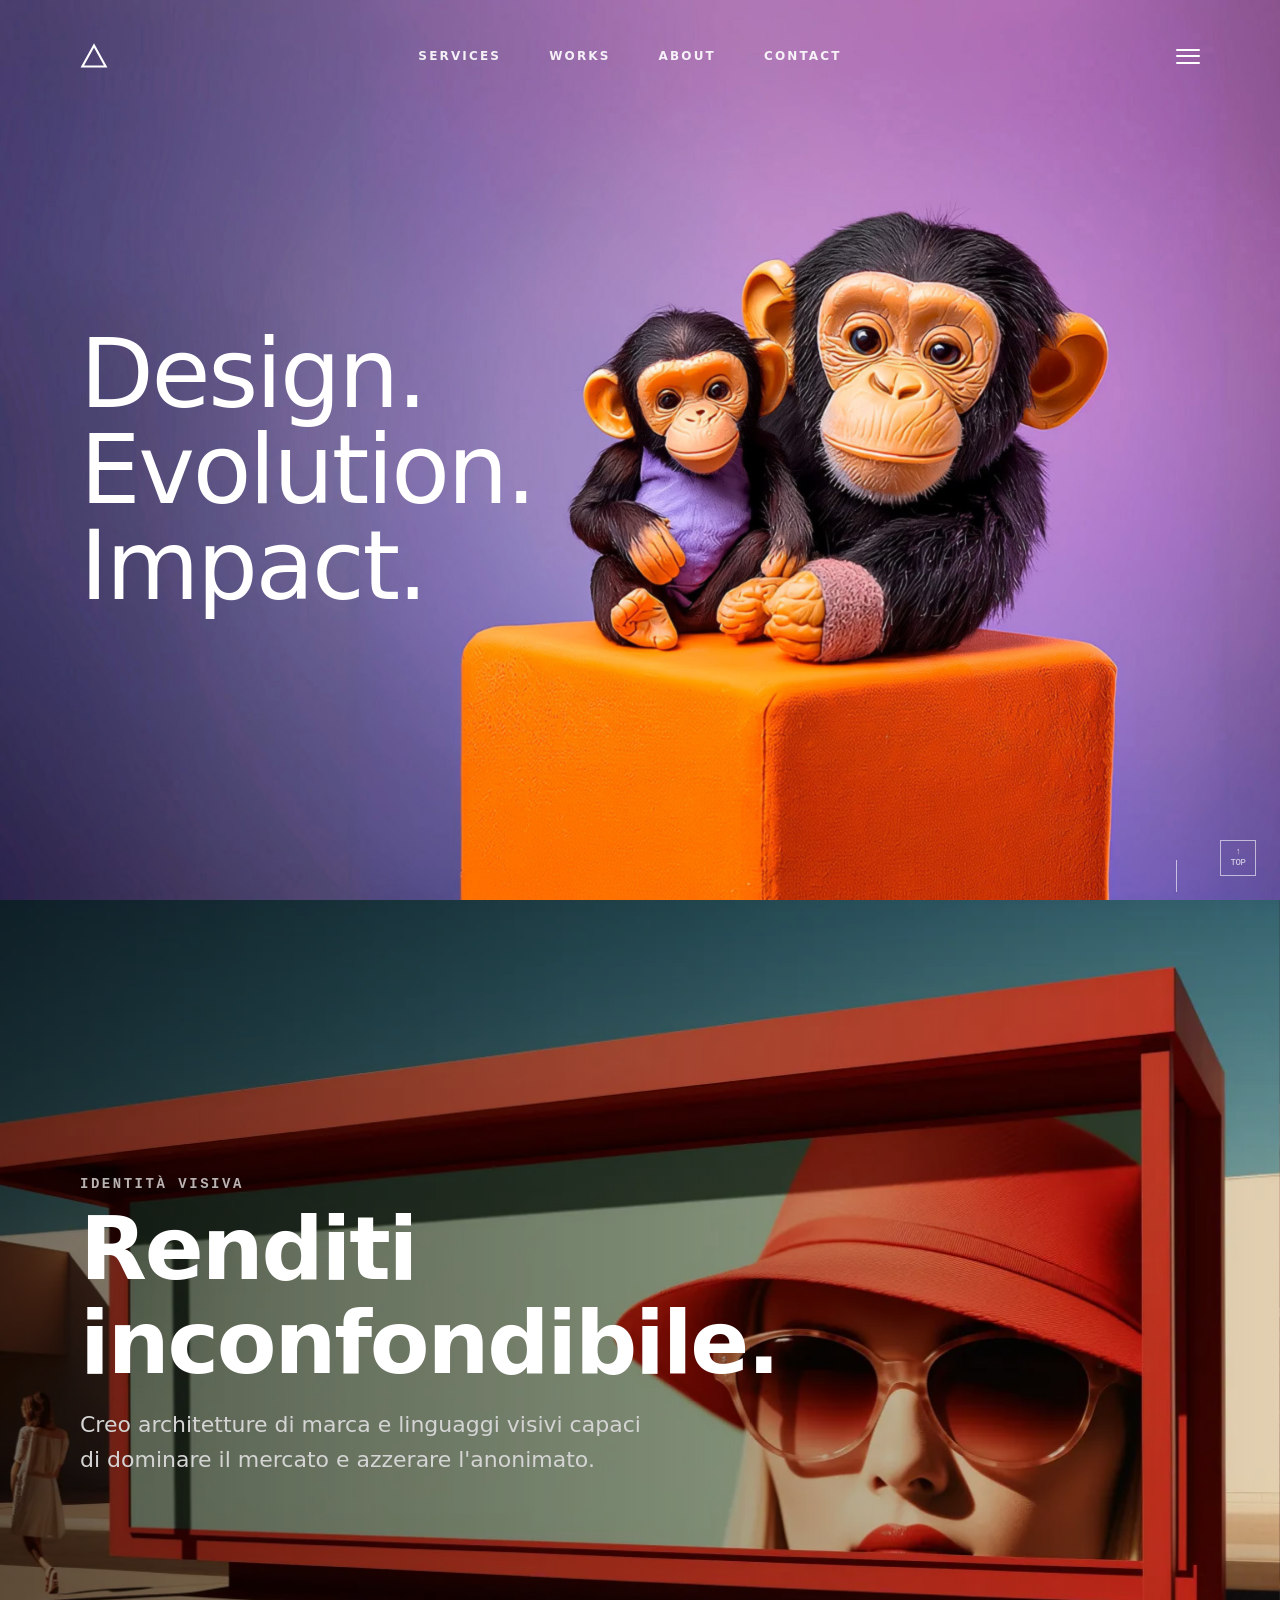
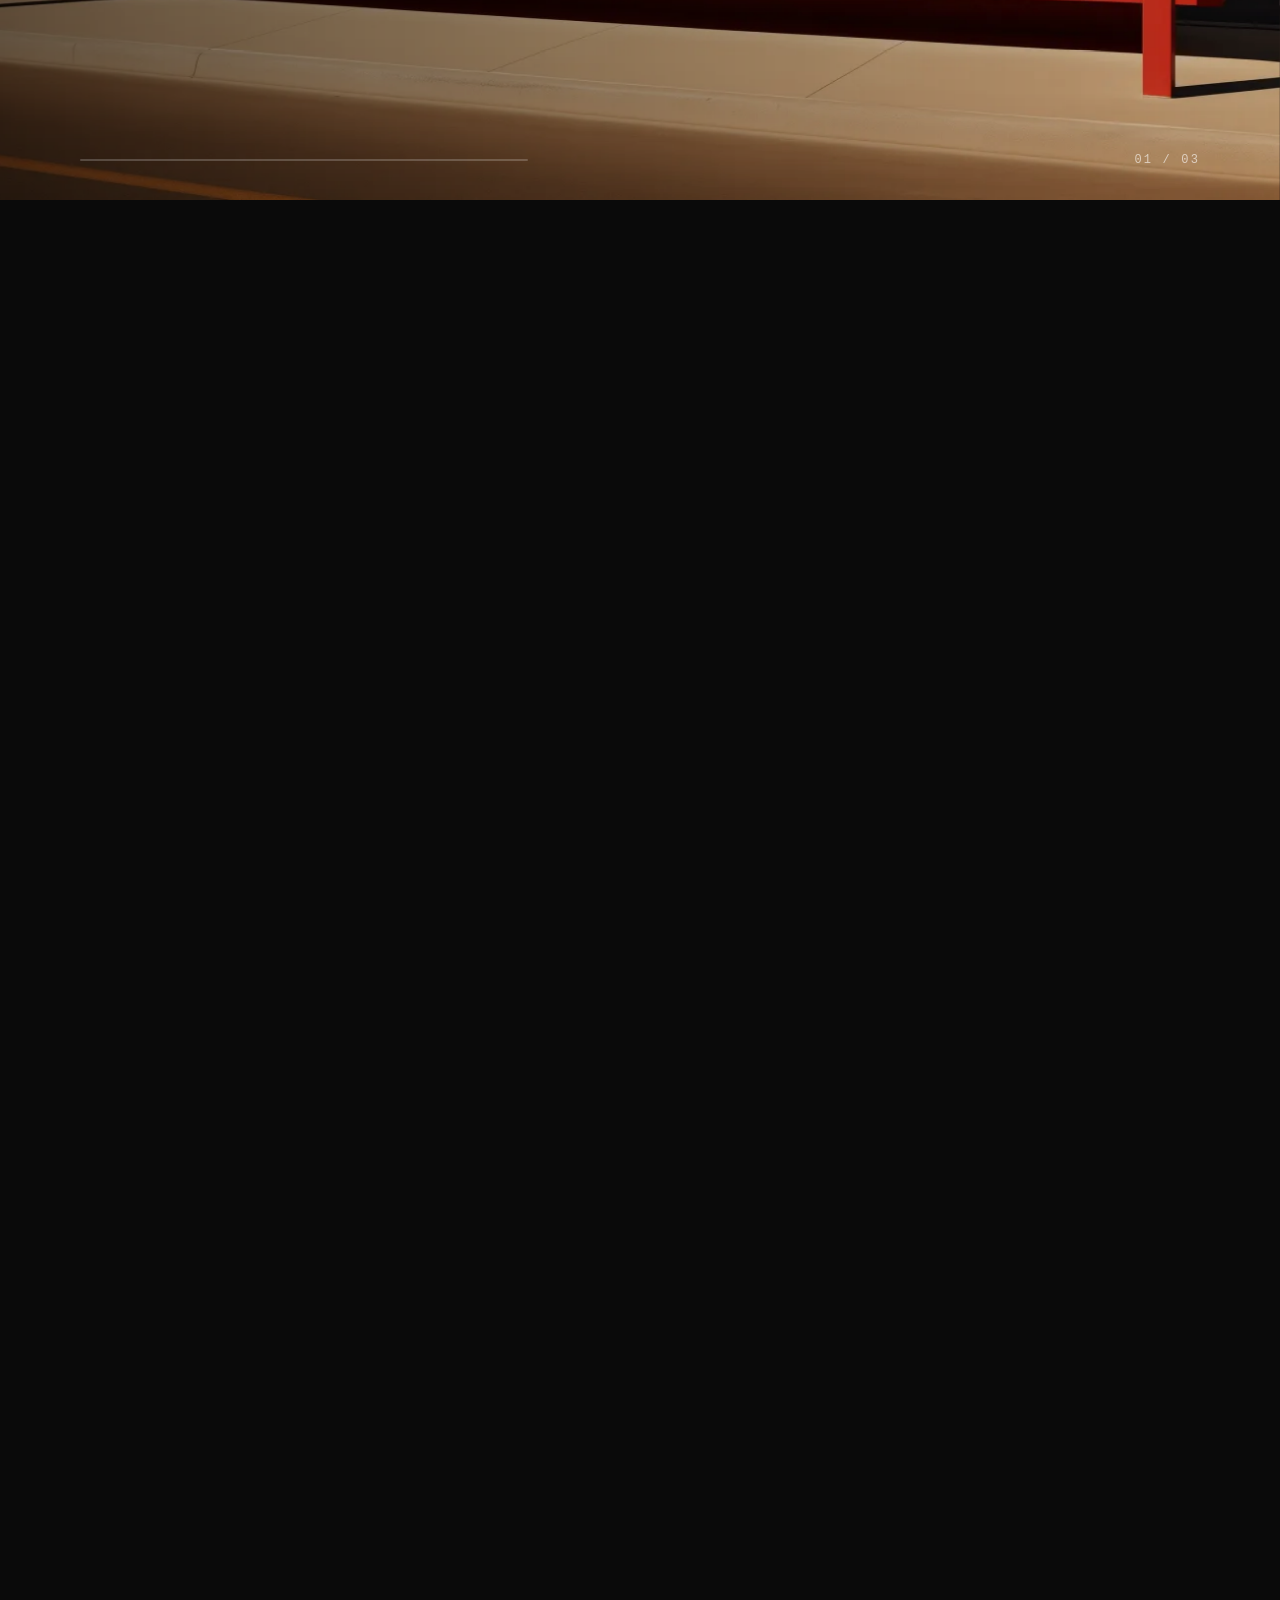
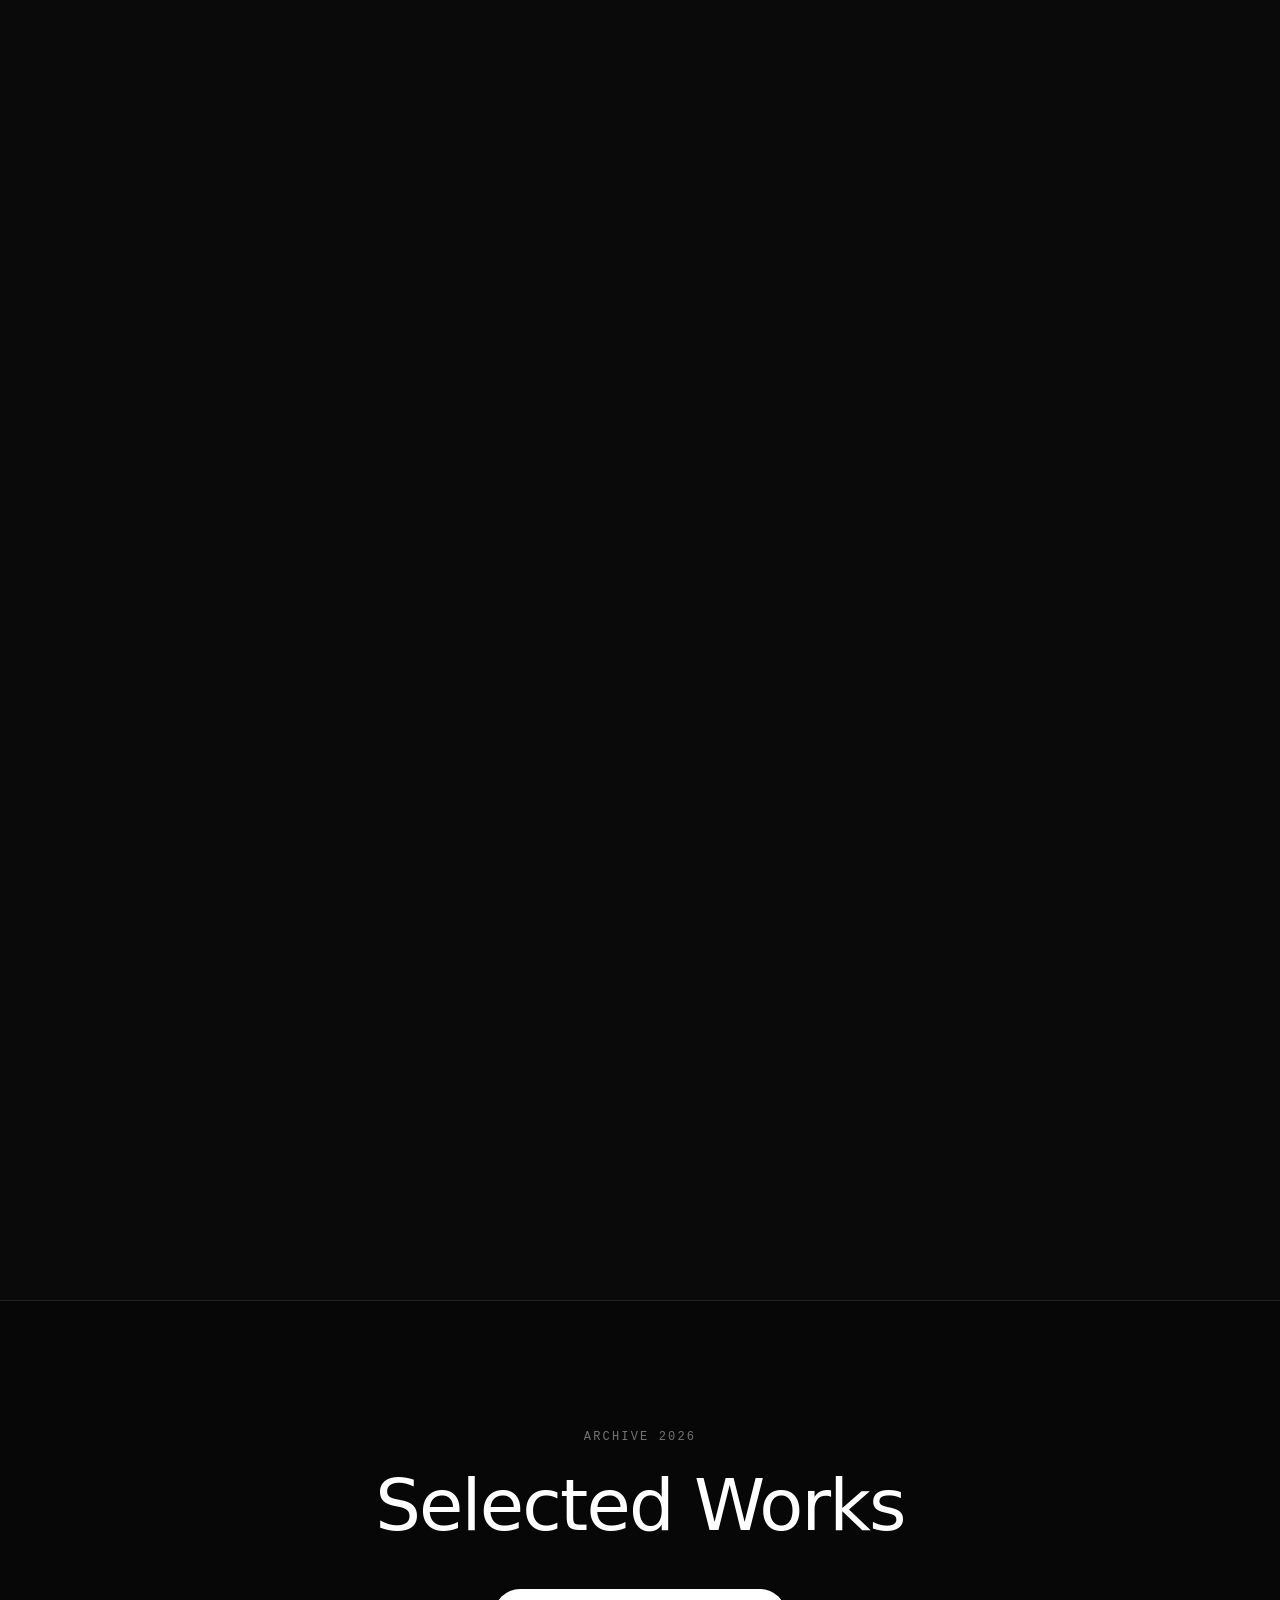
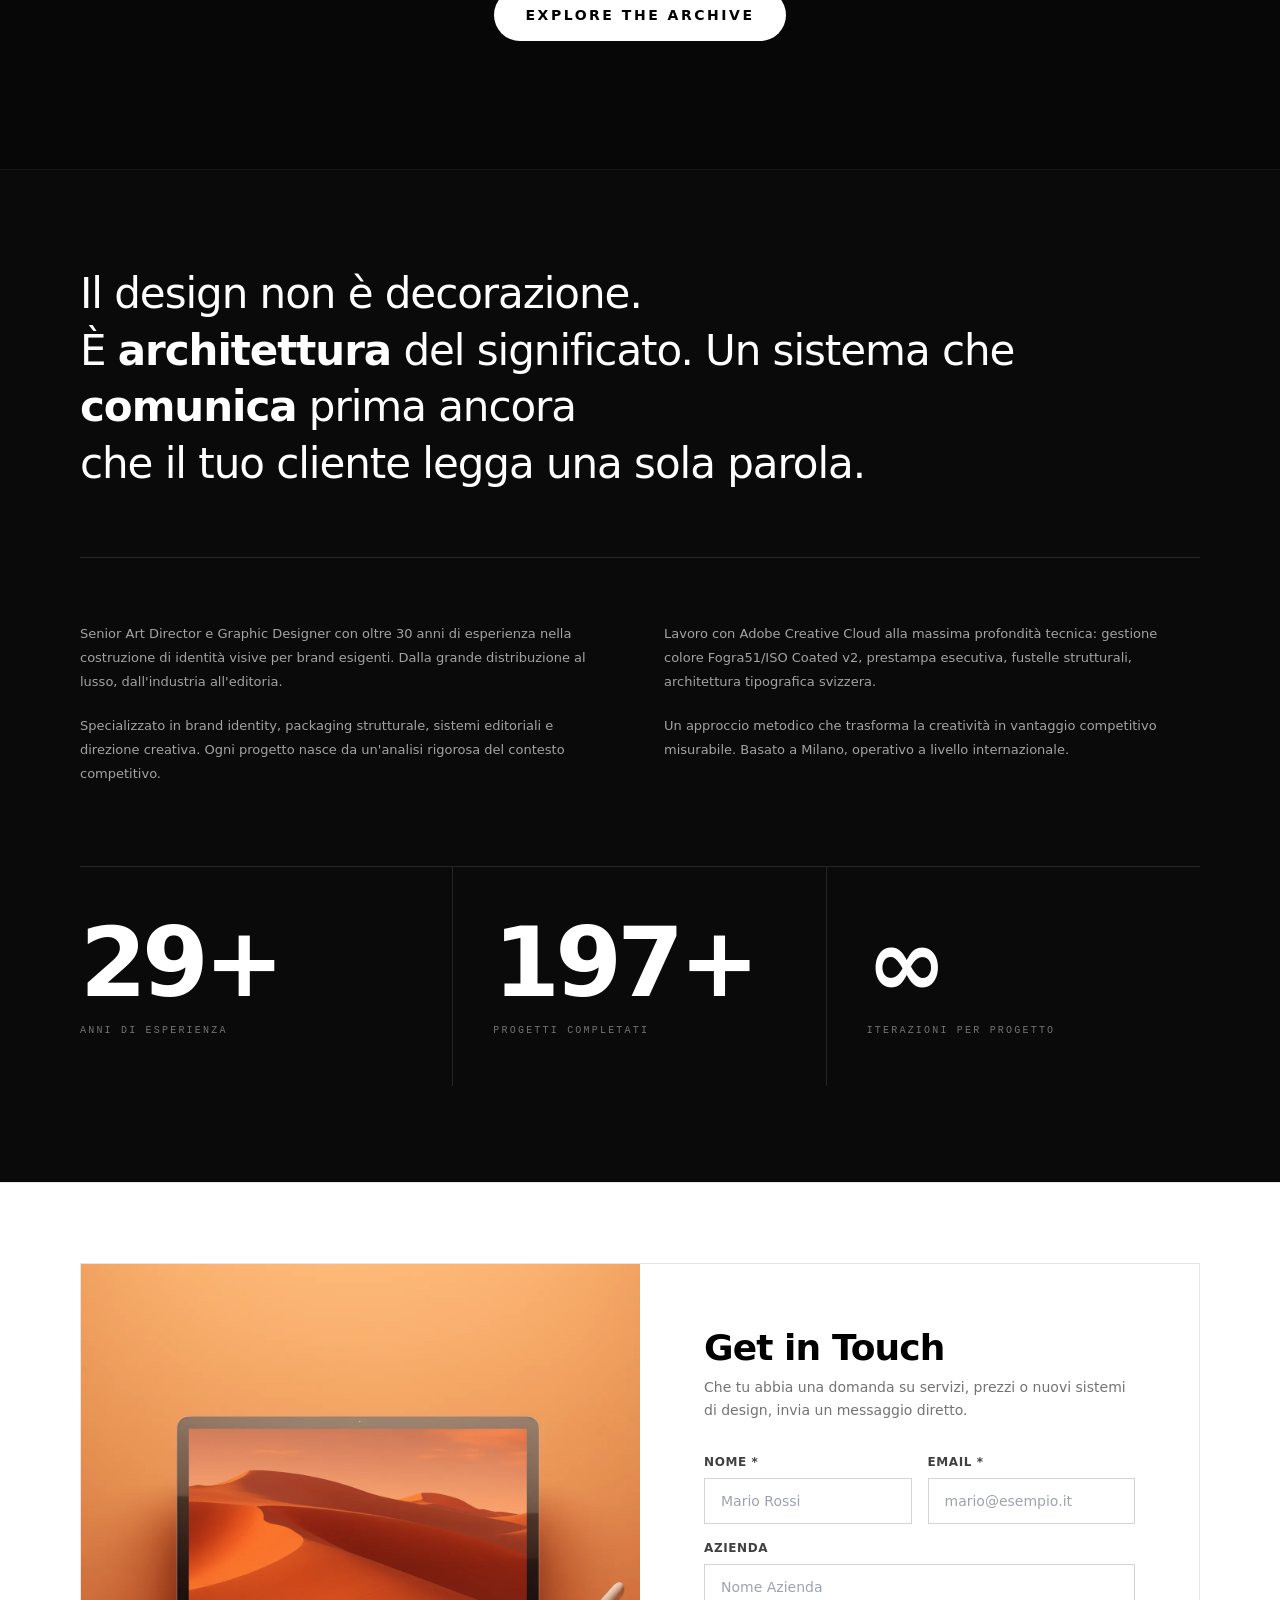
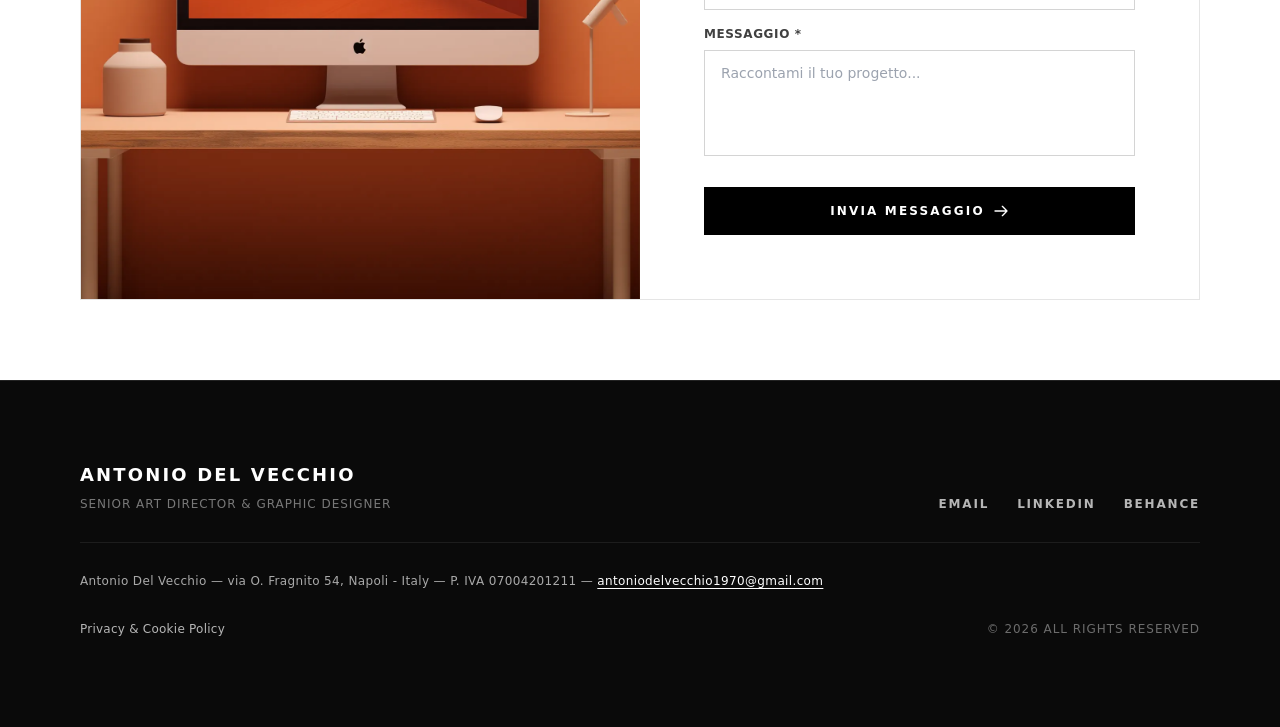
==== commit 5615bc55: "fix: remove 250vh canvas hero (black gap), replace with 100vh native video hero using video_master_1" ====
--- a/index.html
+++ b/index.html
@@ -150,83 +150,85 @@
 
   </div>
 
-  <!-- ================= 1. ARCHITECTURAL CANVAS SEQUENCE HERO SECTION (250VH STICKY PIN) ================= -->
-  <div class="hero-sequence-container relative w-full h-[250vh]">
-
-    <section
-      class="hero-sticky-container hero-video-container sticky top-0 left-0 w-full h-screen min-h-[560px] sm:min-h-[680px] flex flex-col justify-between px-6 sm:px-8 lg:px-20 py-6 sm:py-8 overflow-hidden group bg-[#7649a3]">
-
-      <!-- HERO CANVAS (59 FRAME SEQUENCE RENDERED AT 100% ORIGINAL VISUAL FIDELITY) -->
-      <canvas id="hero-canvas" class="hero-video absolute inset-0 w-full h-full z-0 pointer-events-none"></canvas>
-
-      <!-- TOP HEADER / OVERLAY NAVIGATION (Z-30) -->
-      <header class="w-full max-w-7xl mx-auto flex items-center justify-between z-30 pt-2 relative">
-
-        <!-- Minimalist Brand Emblem Left -->
-        <a href="#" aria-label="Home"
-          class="flex items-center space-x-2 text-white hover:opacity-80 transition-opacity">
-          <svg class="w-7 h-7" viewBox="0 0 24 24" fill="none" stroke="currentColor" stroke-width="1.8">
-            <path d="M12 3L2 21h20L12 3z" />
-          </svg>
-        </a>
-
-        <!-- Center Navigation Links -->
-        <nav
-          class="hidden md:flex items-center space-x-12 text-xs font-semibold tracking-widest uppercase text-white/90">
-          <a href="index.html#capabilities" class="nav-link py-1">SERVICES</a>
-          <a href="works.html" class="nav-link py-1">WORKS</a>
-          <a href="about.html" class="nav-link py-1">ABOUT</a>
-          <a href="contact.html" class="nav-link py-1">CONTACT</a>
-        </nav>
-
-        <!-- Right Menu Toggle Icon (3 Lines) -->
-        <button id="menu-toggle-btn" aria-label="Toggle Navigation Menu" aria-expanded="false"
-          class="menu-toggle-btn text-white focus:outline-none flex flex-col justify-center items-end w-12 h-12 cursor-pointer group relative z-50 select-none touch-manipulation">
-          <span class="menu-bar menu-bar-1 block w-6 h-[1.5px] bg-white rounded-full transition-all duration-300 ease-[cubic-bezier(0.16,1,0.3,1)] pointer-events-none"></span>
-          <span class="menu-bar menu-bar-2 block w-6 h-[1.5px] bg-white rounded-full my-[5px] transition-all duration-300 ease-[cubic-bezier(0.16,1,0.3,1)] pointer-events-none"></span>
-          <span class="menu-bar menu-bar-3 block w-6 h-[1.5px] bg-white rounded-full transition-all duration-300 ease-[cubic-bezier(0.16,1,0.3,1)] pointer-events-none"></span>
-        </button>
-
-      </header>
-
-      <!-- HERO OVERLAY HEADLINE ("Design. Evolution. Impact.") WITH STATIONARY COLOR ROLL-OVER (Z-30) -->
-      <div id="hero" class="w-full max-w-7xl mx-auto flex-1 flex flex-col justify-start pt-3 sm:pt-0 sm:justify-center items-start z-30 relative">
-        <div class="space-y-4 sm:space-y-8">
-
-          <!-- H1 Headline (-15% on mobile: 41px vs 48px; preserved 7xl/8xl on desktop) -->
-          <h1 class="text-[41px] sm:text-7xl lg:text-8xl font-light text-white tracking-tight leading-[1.06] select-none">
-            <span class="hero-line-1">Design.</span><br />
-            <span class="hero-line-2">Evolution.</span><br />
-            <span class="hero-line-3 font-normal">Impact.</span>
-          </h1>
-
-
-        </div>
-      </div>
-
-      <!-- SCROLL INDICATOR — desktop: bottom row -->
-
-      <!-- Mobile COPYRIGHT (absolute bottom-center) -->
-      <div class="sm:hidden absolute bottom-4 left-0 right-0 flex justify-center z-30 pointer-events-none">
-        <div class="text-[10px] font-mono tracking-widest text-white/50 uppercase text-center">
-          ANTONIO DEL VECCHIO — COPYRIGHT 2026
-        </div>
-      </div>
-
-      <!-- Desktop SCROLL INDICATOR row (copyright left + scroll right) -->
-      <div class="hidden sm:flex w-full max-w-7xl mx-auto items-end justify-between pb-4 z-30 relative">
-        <div class="text-[10px] font-mono tracking-widest text-white/50 uppercase">
-          ANTONIO DEL VECCHIO — COPYRIGHT 2026
-        </div>
-
-        <div class="flex flex-col items-center space-y-3 cursor-pointer">
-          <div class="w-[1px] h-8 bg-white/60 scroll-indicator-line"></div>
-          <span class="text-[10px] font-mono tracking-widest text-white/80 uppercase">SCROLL</span>
-        </div>
-      </div>
-
-    </section>
-  </div>
+  <!-- ================= 1. HERO SECTION (100VH VIDEO) ================= -->
+  <section
+    class="hero-section relative w-full h-screen overflow-hidden"
+    style="background-color: #7649a3;">
+
+    <!-- HERO VIDEO (1:1 MASTER — CSS object-fit: cover handles responsive crop) -->
+    <video
+      autoplay muted loop playsinline
+      class="hero-video absolute top-0 left-0 w-full h-full"
+      style="object-fit: cover; object-position: center bottom;"
+      poster="assets/sequence/frame_000.jpg">
+      <source src="assets/video_master_1x1.mp4" type="video/mp4">
+    </video>
+
+    <!-- TOP HEADER / OVERLAY NAVIGATION (Z-30) -->
+    <header class="w-full max-w-7xl mx-auto flex items-center justify-between z-30 pt-8 px-6 sm:px-8 lg:px-20 relative">
+
+      <!-- Minimalist Brand Emblem Left -->
+      <a href="#" aria-label="Home"
+        class="flex items-center space-x-2 text-white hover:opacity-80 transition-opacity">
+        <svg class="w-7 h-7" viewBox="0 0 24 24" fill="none" stroke="currentColor" stroke-width="1.8">
+          <path d="M12 3L2 21h20L12 3z" />
+        </svg>
+      </a>
+
+      <!-- Center Navigation Links -->
+      <nav
+        class="hidden md:flex items-center space-x-12 text-xs font-semibold tracking-widest uppercase text-white/90">
+        <a href="index.html#capabilities" class="nav-link py-1">SERVICES</a>
+        <a href="works.html" class="nav-link py-1">WORKS</a>
+        <a href="about.html" class="nav-link py-1">ABOUT</a>
+        <a href="contact.html" class="nav-link py-1">CONTACT</a>
+      </nav>
+
+      <!-- Right Menu Toggle Icon (3 Lines) -->
+      <button id="menu-toggle-btn" aria-label="Toggle Navigation Menu" aria-expanded="false"
+        class="menu-toggle-btn text-white focus:outline-none flex flex-col justify-center items-end w-12 h-12 cursor-pointer group relative z-50 select-none touch-manipulation">
+        <span class="menu-bar menu-bar-1 block w-6 h-[1.5px] bg-white rounded-full transition-all duration-300 ease-[cubic-bezier(0.16,1,0.3,1)] pointer-events-none"></span>
+        <span class="menu-bar menu-bar-2 block w-6 h-[1.5px] bg-white rounded-full my-[5px] transition-all duration-300 ease-[cubic-bezier(0.16,1,0.3,1)] pointer-events-none"></span>
+        <span class="menu-bar menu-bar-3 block w-6 h-[1.5px] bg-white rounded-full transition-all duration-300 ease-[cubic-bezier(0.16,1,0.3,1)] pointer-events-none"></span>
+      </button>
+
+    </header>
+
+    <!-- HERO OVERLAY HEADLINE ("Design. Evolution. Impact.") WITH STATIONARY COLOR ROLL-OVER (Z-30) -->
+    <div id="hero" class="w-full max-w-7xl mx-auto flex-1 flex flex-col justify-start pt-3 sm:pt-0 sm:justify-center items-start z-30 relative px-6 sm:px-8 lg:px-20" style="height: calc(100vh - 120px);">
+      <div class="space-y-4 sm:space-y-8">
+
+        <!-- H1 Headline (-15% on mobile: 41px vs 48px; preserved 7xl/8xl on desktop) -->
+        <h1 class="text-[41px] sm:text-7xl lg:text-8xl font-light text-white tracking-tight leading-[1.06] select-none">
+          <span class="hero-line-1">Design.</span><br />
+          <span class="hero-line-2">Evolution.</span><br />
+          <span class="hero-line-3 font-normal">Impact.</span>
+        </h1>
+
+
+      </div>
+    </div>
+
+    <!-- Mobile COPYRIGHT (absolute bottom-center) -->
+    <div class="sm:hidden absolute bottom-4 left-0 right-0 flex justify-center z-30 pointer-events-none">
+      <div class="text-[10px] font-mono tracking-widest text-white/50 uppercase text-center">
+        ANTONIO DEL VECCHIO — COPYRIGHT 2026
+      </div>
+    </div>
+
+    <!-- Desktop SCROLL INDICATOR row (copyright left + scroll right) -->
+    <div class="hidden sm:flex w-full max-w-7xl mx-auto items-end justify-between pb-4 z-30 relative px-6 sm:px-8 lg:px-20 absolute bottom-0 left-0 right-0">
+      <div class="text-[10px] font-mono tracking-widest text-white/50 uppercase">
+        ANTONIO DEL VECCHIO — COPYRIGHT 2026
+      </div>
+
+      <div class="flex flex-col items-center space-y-3 cursor-pointer">
+        <div class="w-[1px] h-8 bg-white/60 scroll-indicator-line"></div>
+        <span class="text-[10px] font-mono tracking-widest text-white/80 uppercase">SCROLL</span>
+      </div>
+    </div>
+
+  </section>
 
 
   <!-- ================= 2. CAPABILITIES & EXPERTISE SECTION (400VH FULL-SCREEN IMMERSIVE PIN) ================= -->
--- a/style.css
+++ b/style.css
@@ -1 +1 @@
-*,:after,:before{--tw-border-spacing-x:0;--tw-border-spacing-y:0;--tw-translate-x:0;--tw-translate-y:0;--tw-rotate:0;--tw-skew-x:0;--tw-skew-y:0;--tw-scale-x:1;--tw-scale-y:1;--tw-pan-x: ;--tw-pan-y: ;--tw-pinch-zoom: ;--tw-scroll-snap-strictness:proximity;--tw-gradient-from-position: ;--tw-gradient-via-position: ;--tw-gradient-to-position: ;--tw-ordinal: ;--tw-slashed-zero: ;--tw-numeric-figure: ;--tw-numeric-spacing: ;--tw-numeric-fraction: ;--tw-ring-inset: ;--tw-ring-offset-width:0px;--tw-ring-offset-color:#fff;--tw-ring-color:rgba(59,130,246,.5);--tw-ring-offset-shadow:0 0 #0000;--tw-ring-shadow:0 0 #0000;--tw-shadow:0 0 #0000;--tw-shadow-colored:0 0 #0000;--tw-blur: ;--tw-brightness: ;--tw-contrast: ;--tw-grayscale: ;--tw-hue-rotate: ;--tw-invert: ;--tw-saturate: ;--tw-sepia: ;--tw-drop-shadow: ;--tw-backdrop-blur: ;--tw-backdrop-brightness: ;--tw-backdrop-contrast: ;--tw-backdrop-grayscale: ;--tw-backdrop-hue-rotate: ;--tw-backdrop-invert: ;--tw-backdrop-opacity: ;--tw-backdrop-saturate: ;--tw-backdrop-sepia: ;--tw-contain-size: ;--tw-contain-layout: ;--tw-contain-paint: ;--tw-contain-style: }::backdrop{--tw-border-spacing-x:0;--tw-border-spacing-y:0;--tw-translate-x:0;--tw-translate-y:0;--tw-rotate:0;--tw-skew-x:0;--tw-skew-y:0;--tw-scale-x:1;--tw-scale-y:1;--tw-pan-x: ;--tw-pan-y: ;--tw-pinch-zoom: ;--tw-scroll-snap-strictness:proximity;--tw-gradient-from-position: ;--tw-gradient-via-position: ;--tw-gradient-to-position: ;--tw-ordinal: ;--tw-slashed-zero: ;--tw-numeric-figure: ;--tw-numeric-spacing: ;--tw-numeric-fraction: ;--tw-ring-inset: ;--tw-ring-offset-width:0px;--tw-ring-offset-color:#fff;--tw-ring-color:rgba(59,130,246,.5);--tw-ring-offset-shadow:0 0 #0000;--tw-ring-shadow:0 0 #0000;--tw-shadow:0 0 #0000;--tw-shadow-colored:0 0 #0000;--tw-blur: ;--tw-brightness: ;--tw-contrast: ;--tw-grayscale: ;--tw-hue-rotate: ;--tw-invert: ;--tw-saturate: ;--tw-sepia: ;--tw-drop-shadow: ;--tw-backdrop-blur: ;--tw-backdrop-brightness: ;--tw-backdrop-contrast: ;--tw-backdrop-grayscale: ;--tw-backdrop-hue-rotate: ;--tw-backdrop-invert: ;--tw-backdrop-opacity: ;--tw-backdrop-saturate: ;--tw-backdrop-sepia: ;--tw-contain-size: ;--tw-contain-layout: ;--tw-contain-paint: ;--tw-contain-style: }/*! tailwindcss v3.4.19 | MIT License | https://tailwindcss.com*/*,:after,:before{box-sizing:border-box;border:0 solid #e5e7eb}:after,:before{--tw-content:""}:host,html{line-height:1.5;-webkit-text-size-adjust:100%;-moz-tab-size:4;-o-tab-size:4;tab-size:4;font-family:system-ui,-apple-system,BlinkMacSystemFont,Helvetica Neue,sans-serif;font-feature-settings:normal;font-variation-settings:normal;-webkit-tap-highlight-color:transparent}body{margin:0;line-height:inherit}hr{height:0;color:inherit;border-top-width:1px}abbr:where([title]){-webkit-text-decoration:underline dotted;text-decoration:underline dotted}h1,h2,h3,h4,h5,h6{font-size:inherit;font-weight:inherit}a{color:inherit;text-decoration:inherit}b,strong{font-weight:bolder}code,kbd,pre,samp{font-family:ui-monospace,SFMono-Regular,Menlo,Monaco,Consolas,Liberation Mono,Courier New,monospace;font-feature-settings:normal;font-variation-settings:normal;font-size:1em}small{font-size:80%}sub,sup{font-size:75%;line-height:0;position:relative;vertical-align:baseline}sub{bottom:-.25em}sup{top:-.5em}table{text-indent:0;border-color:inherit;border-collapse:collapse}button,input,optgroup,select,textarea{font-family:inherit;font-feature-settings:inherit;font-variation-settings:inherit;font-size:100%;font-weight:inherit;line-height:inherit;letter-spacing:inherit;color:inherit;margin:0;padding:0}button,select{text-transform:none}button,input:where([type=button]),input:where([type=reset]),input:where([type=submit]){-webkit-appearance:button;background-color:transparent;background-image:none}:-moz-focusring{outline:auto}:-moz-ui-invalid{box-shadow:none}progress{vertical-align:baseline}::-webkit-inner-spin-button,::-webkit-outer-spin-button{height:auto}[type=search]{-webkit-appearance:textfield;outline-offset:-2px}::-webkit-search-decoration{-webkit-appearance:none}::-webkit-file-upload-button{-webkit-appearance:button;font:inherit}summary{display:list-item}blockquote,dd,dl,figure,h1,h2,h3,h4,h5,h6,hr,p,pre{margin:0}fieldset{margin:0}fieldset,legend{padding:0}menu,ol,ul{list-style:none;margin:0;padding:0}dialog{padding:0}textarea{resize:vertical}input::-moz-placeholder,textarea::-moz-placeholder{opacity:1;color:#9ca3af}input::placeholder,textarea::placeholder{opacity:1;color:#9ca3af}[role=button],button{cursor:pointer}:disabled{cursor:default}audio,canvas,embed,iframe,img,object,svg,video{display:block;vertical-align:middle}img,video{max-width:100%;height:auto}[hidden]:where(:not([hidden=until-found])){display:none}.container{width:100%}@media (min-width:640px){.container{max-width:640px}}@media (min-width:768px){.container{max-width:768px}}@media (min-width:1024px){.container{max-width:1024px}}@media (min-width:1280px){.container{max-width:1280px}}@media (min-width:1536px){.container{max-width:1536px}}.sr-only{position:absolute;width:1px;height:1px;padding:0;margin:-1px;overflow:hidden;clip:rect(0,0,0,0);white-space:nowrap;border-width:0}.pointer-events-none{pointer-events:none}.pointer-events-auto{pointer-events:auto}.invisible{visibility:hidden}.fixed{position:fixed}.absolute{position:absolute}.relative{position:relative}.sticky{position:sticky}.inset-0{inset:0}.bottom-4{bottom:1rem}.bottom-6{bottom:1.5rem}.bottom-8{bottom:2rem}.left-0{left:0}.right-0{right:0}.right-4{right:1rem}.right-6{right:1.5rem}.top-0{top:0}.top-4{top:1rem}.z-0{z-index:0}.z-10{z-index:10}.z-20{z-index:20}.z-30{z-index:30}.z-40{z-index:40}.z-50{z-index:50}.z-\[60\]{z-index:60}.col-span-12{grid-column:span 12/span 12}.mx-auto{margin-left:auto;margin-right:auto}.my-\[5px\]{margin-top:5px;margin-bottom:5px}.-mr-2{margin-right:-.5rem}.mb-0\.5{margin-bottom:.125rem}.mb-1{margin-bottom:.25rem}.mb-12{margin-bottom:3rem}.mb-16{margin-bottom:4rem}.mb-2{margin-bottom:.5rem}.mb-20{margin-bottom:5rem}.mb-24{margin-bottom:6rem}.mb-3{margin-bottom:.75rem}.mb-4{margin-bottom:1rem}.mb-6{margin-bottom:1.5rem}.mb-8{margin-bottom:2rem}.mr-6{margin-right:1.5rem}.mt-1{margin-top:.25rem}.mt-2{margin-top:.5rem}.mt-3{margin-top:.75rem}.mt-6{margin-top:1.5rem}.block{display:block}.flex{display:flex}.inline-flex{display:inline-flex}.grid{display:grid}.hidden{display:none}.h-10{height:2.5rem}.h-12{height:3rem}.h-3\.5{height:.875rem}.h-4{height:1rem}.h-5{height:1.25rem}.h-6{height:1.5rem}.h-7{height:1.75rem}.h-8{height:2rem}.h-9{height:2.25rem}.h-\[1\.5px\]{height:1.5px}.h-\[100dvh\]{height:100dvh}.h-\[250vh\]{height:250vh}.h-\[2px\]{height:2px}.h-\[400vh\]{height:400vh}.h-\[45\%\]{height:45%}.h-\[55\%\]{height:55%}.h-\[60vh\]{height:60vh}.h-\[90vh\]{height:90vh}.h-full{height:100%}.h-screen{height:100vh}.max-h-full{max-height:100%}.min-h-\[220px\]{min-height:220px}.min-h-\[320px\]{min-height:320px}.min-h-\[560px\]{min-height:560px}.min-h-screen{min-height:100vh}.w-0{width:0}.w-10{width:2.5rem}.w-12{width:3rem}.w-3\.5{width:.875rem}.w-4{width:1rem}.w-5{width:1.25rem}.w-6{width:1.5rem}.w-7{width:1.75rem}.w-9{width:2.25rem}.w-\[1px\]{width:1px}.w-\[96vw\]{width:96vw}.w-full{width:100%}.max-w-2xl{max-width:42rem}.max-w-3xl{max-width:48rem}.max-w-4xl{max-width:56rem}.max-w-7xl{max-width:80rem}.max-w-\[1440px\]{max-width:1440px}.max-w-\[1872px\]{max-width:1872px}.max-w-full{max-width:100%}.max-w-md{max-width:28rem}.max-w-xl{max-width:36rem}.flex-1{flex:1 1 0%}.translate-y-0{--tw-translate-y:0px}.translate-y-0,.translate-y-\[115\%\]{transform:translate(var(--tw-translate-x),var(--tw-translate-y)) rotate(var(--tw-rotate)) skewX(var(--tw-skew-x)) skewY(var(--tw-skew-y)) scaleX(var(--tw-scale-x)) scaleY(var(--tw-scale-y))}.translate-y-\[115\%\]{--tw-translate-y:115%}.-rotate-45{--tw-rotate:-45deg}.-rotate-45,.rotate-45{transform:translate(var(--tw-translate-x),var(--tw-translate-y)) rotate(var(--tw-rotate)) skewX(var(--tw-skew-x)) skewY(var(--tw-skew-y)) scaleX(var(--tw-scale-x)) scaleY(var(--tw-scale-y))}.rotate-45{--tw-rotate:45deg}.scale-\[1\.15\]{--tw-scale-x:1.15;--tw-scale-y:1.15}.scale-\[1\.15\],.transform{transform:translate(var(--tw-translate-x),var(--tw-translate-y)) rotate(var(--tw-rotate)) skewX(var(--tw-skew-x)) skewY(var(--tw-skew-y)) scaleX(var(--tw-scale-x)) scaleY(var(--tw-scale-y))}@keyframes bounce{0%,to{transform:translateY(-25%);animation-timing-function:cubic-bezier(.8,0,1,1)}50%{transform:none;animation-timing-function:cubic-bezier(0,0,.2,1)}}.animate-bounce{animation:bounce 1s infinite}.cursor-pointer{cursor:pointer}.touch-manipulation{touch-action:manipulation}.select-none{-webkit-user-select:none;-moz-user-select:none;user-select:none}.resize-none{resize:none}.resize{resize:both}.snap-y{scroll-snap-type:y var(--tw-scroll-snap-strictness)}.snap-proximity{--tw-scroll-snap-strictness:proximity}.snap-center{scroll-snap-align:center}.scroll-mt-24{scroll-margin-top:6rem}.list-inside{list-style-position:inside}.list-disc{list-style-type:disc}.grid-cols-1{grid-template-columns:repeat(1,minmax(0,1fr))}.grid-cols-12{grid-template-columns:repeat(12,minmax(0,1fr))}.grid-cols-3{grid-template-columns:repeat(3,minmax(0,1fr))}.flex-col{flex-direction:column}.items-start{align-items:flex-start}.items-end{align-items:flex-end}.items-center{align-items:center}.items-baseline{align-items:baseline}.justify-start{justify-content:flex-start}.justify-center{justify-content:center}.justify-between{justify-content:space-between}.gap-12{gap:3rem}.gap-4{gap:1rem}.gap-8{gap:2rem}.gap-y-24{row-gap:6rem}.space-x-1>:not([hidden])~:not([hidden]){--tw-space-x-reverse:0;margin-right:calc(.25rem*var(--tw-space-x-reverse));margin-left:calc(.25rem*(1 - var(--tw-space-x-reverse)))}.space-x-1\.5>:not([hidden])~:not([hidden]){--tw-space-x-reverse:0;margin-right:calc(.375rem*var(--tw-space-x-reverse));margin-left:calc(.375rem*(1 - var(--tw-space-x-reverse)))}.space-x-12>:not([hidden])~:not([hidden]){--tw-space-x-reverse:0;margin-right:calc(3rem*var(--tw-space-x-reverse));margin-left:calc(3rem*(1 - var(--tw-space-x-reverse)))}.space-x-2>:not([hidden])~:not([hidden]){--tw-space-x-reverse:0;margin-right:calc(.5rem*var(--tw-space-x-reverse));margin-left:calc(.5rem*(1 - var(--tw-space-x-reverse)))}.space-x-3>:not([hidden])~:not([hidden]){--tw-space-x-reverse:0;margin-right:calc(.75rem*var(--tw-space-x-reverse));margin-left:calc(.75rem*(1 - var(--tw-space-x-reverse)))}.space-x-4>:not([hidden])~:not([hidden]){--tw-space-x-reverse:0;margin-right:calc(1rem*var(--tw-space-x-reverse));margin-left:calc(1rem*(1 - var(--tw-space-x-reverse)))}.space-x-6>:not([hidden])~:not([hidden]){--tw-space-x-reverse:0;margin-right:calc(1.5rem*var(--tw-space-x-reverse));margin-left:calc(1.5rem*(1 - var(--tw-space-x-reverse)))}.space-y-1>:not([hidden])~:not([hidden]){--tw-space-y-reverse:0;margin-top:calc(.25rem*(1 - var(--tw-space-y-reverse)));margin-bottom:calc(.25rem*var(--tw-space-y-reverse))}.space-y-1\.5>:not([hidden])~:not([hidden]){--tw-space-y-reverse:0;margin-top:calc(.375rem*(1 - var(--tw-space-y-reverse)));margin-bottom:calc(.375rem*var(--tw-space-y-reverse))}.space-y-12>:not([hidden])~:not([hidden]){--tw-space-y-reverse:0;margin-top:calc(3rem*(1 - var(--tw-space-y-reverse)));margin-bottom:calc(3rem*var(--tw-space-y-reverse))}.space-y-2>:not([hidden])~:not([hidden]){--tw-space-y-reverse:0;margin-top:calc(.5rem*(1 - var(--tw-space-y-reverse)));margin-bottom:calc(.5rem*var(--tw-space-y-reverse))}.space-y-3>:not([hidden])~:not([hidden]){--tw-space-y-reverse:0;margin-top:calc(.75rem*(1 - var(--tw-space-y-reverse)));margin-bottom:calc(.75rem*var(--tw-space-y-reverse))}.space-y-4>:not([hidden])~:not([hidden]){--tw-space-y-reverse:0;margin-top:calc(1rem*(1 - var(--tw-space-y-reverse)));margin-bottom:calc(1rem*var(--tw-space-y-reverse))}.space-y-5>:not([hidden])~:not([hidden]){--tw-space-y-reverse:0;margin-top:calc(1.25rem*(1 - var(--tw-space-y-reverse)));margin-bottom:calc(1.25rem*var(--tw-space-y-reverse))}.space-y-6>:not([hidden])~:not([hidden]){--tw-space-y-reverse:0;margin-top:calc(1.5rem*(1 - var(--tw-space-y-reverse)));margin-bottom:calc(1.5rem*var(--tw-space-y-reverse))}.divide-y>:not([hidden])~:not([hidden]){--tw-divide-y-reverse:0;border-top-width:calc(1px*(1 - var(--tw-divide-y-reverse)));border-bottom-width:calc(1px*var(--tw-divide-y-reverse))}.divide-white\/10>:not([hidden])~:not([hidden]){border-color:hsla(0,0%,100%,.1)}.overflow-hidden{overflow:hidden}.overflow-y-auto{overflow-y:auto}.scroll-smooth{scroll-behavior:smooth}.break-all{word-break:break-all}.rounded{border-radius:.25rem}.rounded-full{border-radius:9999px}.rounded-none{border-radius:0}.border{border-width:1px}.border-\[0\.5px\]{border-width:.5px}.border-b{border-bottom-width:1px}.border-r{border-right-width:1px}.border-t{border-top-width:1px}.border-amber-300{--tw-border-opacity:1;border-color:rgb(252 211 77/var(--tw-border-opacity,1))}.border-black{--tw-border-opacity:1;border-color:rgb(0 0 0/var(--tw-border-opacity,1))}.border-black\/10{border-color:rgba(0,0,0,.1)}.border-black\/90{border-color:rgba(0,0,0,.9)}.border-emerald-300{--tw-border-opacity:1;border-color:rgb(110 231 183/var(--tw-border-opacity,1))}.border-neutral-200{--tw-border-opacity:1;border-color:rgb(229 229 229/var(--tw-border-opacity,1))}.border-neutral-300{--tw-border-opacity:1;border-color:rgb(212 212 212/var(--tw-border-opacity,1))}.border-neutral-600\/80{border-color:rgba(82,82,82,.8)}.border-neutral-700\/80{border-color:rgba(64,64,64,.8)}.border-neutral-800{--tw-border-opacity:1;border-color:rgb(38 38 38/var(--tw-border-opacity,1))}.border-neutral-900{--tw-border-opacity:1;border-color:rgb(23 23 23/var(--tw-border-opacity,1))}.border-white\/10{border-color:hsla(0,0%,100%,.1)}.border-white\/5{border-color:hsla(0,0%,100%,.05)}.border-white\/60{border-color:hsla(0,0%,100%,.6)}.bg-\[\#050505\]{--tw-bg-opacity:1;background-color:rgb(5 5 5/var(--tw-bg-opacity,1))}.bg-\[\#070707\]{--tw-bg-opacity:1;background-color:rgb(7 7 7/var(--tw-bg-opacity,1))}.bg-\[\#0A0A0A\]{--tw-bg-opacity:1;background-color:rgb(10 10 10/var(--tw-bg-opacity,1))}.bg-\[\#121212\]{--tw-bg-opacity:1;background-color:rgb(18 18 18/var(--tw-bg-opacity,1))}.bg-\[\#141414\]{--tw-bg-opacity:1;background-color:rgb(20 20 20/var(--tw-bg-opacity,1))}.bg-\[\#7649a3\]{--tw-bg-opacity:1;background-color:rgb(118 73 163/var(--tw-bg-opacity,1))}.bg-amber-100{--tw-bg-opacity:1;background-color:rgb(254 243 199/var(--tw-bg-opacity,1))}.bg-black{--tw-bg-opacity:1;background-color:rgb(0 0 0/var(--tw-bg-opacity,1))}.bg-black\/5{background-color:rgba(0,0,0,.05)}.bg-black\/70{background-color:rgba(0,0,0,.7)}.bg-emerald-100{--tw-bg-opacity:1;background-color:rgb(209 250 229/var(--tw-bg-opacity,1))}.bg-lightBg{--tw-bg-opacity:1;background-color:rgb(255 255 255/var(--tw-bg-opacity,1))}.bg-neutral-100{--tw-bg-opacity:1;background-color:rgb(245 245 245/var(--tw-bg-opacity,1))}.bg-neutral-900{--tw-bg-opacity:1;background-color:rgb(23 23 23/var(--tw-bg-opacity,1))}.bg-neutral-900\/40{background-color:hsla(0,0%,9%,.4)}.bg-transparent{background-color:transparent}.bg-white{--tw-bg-opacity:1;background-color:rgb(255 255 255/var(--tw-bg-opacity,1))}.bg-white\/20{background-color:hsla(0,0%,100%,.2)}.bg-white\/60{background-color:hsla(0,0%,100%,.6)}.bg-\[radial-gradient\(ellipse_80\%_60\%_at_80\%_15\%\2c rgba\(226\2c 160\2c 102\2c 0\.05\)\2c transparent_70\%\)\]{background-image:radial-gradient(ellipse 80% 60% at 80% 15%,hsla(28,68%,64%,.05),transparent 70%)}.bg-gradient-to-r{background-image:linear-gradient(to right,var(--tw-gradient-stops))}.bg-gradient-to-tr{background-image:linear-gradient(to top right,var(--tw-gradient-stops))}.from-amber-500{--tw-gradient-from:#f59e0b var(--tw-gradient-from-position);--tw-gradient-to:rgba(245,158,11,0) var(--tw-gradient-to-position);--tw-gradient-stops:var(--tw-gradient-from),var(--tw-gradient-to)}.from-black\/50{--tw-gradient-from:rgba(0,0,0,.5) var(--tw-gradient-from-position);--tw-gradient-to:transparent var(--tw-gradient-to-position);--tw-gradient-stops:var(--tw-gradient-from),var(--tw-gradient-to)}.via-black\/25{--tw-gradient-to:transparent var(--tw-gradient-to-position);--tw-gradient-stops:var(--tw-gradient-from),rgba(0,0,0,.25) var(--tw-gradient-via-position),var(--tw-gradient-to)}.via-rose-500{--tw-gradient-to:rgba(244,63,94,0) var(--tw-gradient-to-position);--tw-gradient-stops:var(--tw-gradient-from),#f43f5e var(--tw-gradient-via-position),var(--tw-gradient-to)}.to-purple-600{--tw-gradient-to:#9333ea var(--tw-gradient-to-position)}.to-transparent{--tw-gradient-to:transparent var(--tw-gradient-to-position)}.fill-current{fill:currentColor}.object-contain{-o-object-fit:contain;object-fit:contain}.object-cover{-o-object-fit:cover;object-fit:cover}.p-2\.5{padding:.625rem}.p-3{padding:.75rem}.p-6{padding:1.5rem}.p-\[2px\]{padding:2px}.px-4{padding-left:1rem;padding-right:1rem}.px-6{padding-left:1.5rem;padding-right:1.5rem}.px-8{padding-left:2rem;padding-right:2rem}.py-1{padding-top:.25rem;padding-bottom:.25rem}.py-12{padding-top:3rem;padding-bottom:3rem}.py-16{padding-top:4rem;padding-bottom:4rem}.py-2{padding-top:.5rem;padding-bottom:.5rem}.py-20{padding-top:5rem;padding-bottom:5rem}.py-24{padding-top:6rem;padding-bottom:6rem}.py-3{padding-top:.75rem;padding-bottom:.75rem}.py-4{padding-top:1rem;padding-bottom:1rem}.py-6{padding-top:1.5rem;padding-bottom:1.5rem}.py-8{padding-top:2rem;padding-bottom:2rem}.pb-2{padding-bottom:.5rem}.pb-32{padding-bottom:8rem}.pb-4{padding-bottom:1rem}.pb-6{padding-bottom:1.5rem}.pb-8{padding-bottom:2rem}.pl-2{padding-left:.5rem}.pl-4{padding-left:1rem}.pr-4{padding-right:1rem}.pt-1{padding-top:.25rem}.pt-2{padding-top:.5rem}.pt-3{padding-top:.75rem}.pt-4{padding-top:1rem}.pt-40{padding-top:10rem}.pt-6{padding-top:1.5rem}.pt-8{padding-top:2rem}.text-left{text-align:left}.text-center{text-align:center}.font-mono{font-family:ui-monospace,SFMono-Regular,Menlo,Monaco,Consolas,Liberation Mono,Courier New,monospace}.font-sans{font-family:system-ui,-apple-system,BlinkMacSystemFont,Helvetica Neue,sans-serif}.text-3xl{font-size:1.875rem;line-height:2.25rem}.text-4xl{font-size:2.25rem;line-height:2.5rem}.text-\[10px\]{font-size:10px}.text-\[10vw\]{font-size:10vw}.text-\[11px\]{font-size:11px}.text-\[12vw\]{font-size:12vw}.text-\[13px\]{font-size:13px}.text-\[14px\]{font-size:14px}.text-\[15px\]{font-size:15px}.text-\[17px\]{font-size:17px}.text-\[19px\]{font-size:19px}.text-\[36px\]{font-size:36px}.text-\[41px\]{font-size:41px}.text-\[9px\]{font-size:9px}.text-\[clamp\(22px\2c 3\.5vw\2c 42px\)\]{font-size:clamp(22px,3.5vw,42px)}.text-\[clamp\(40px\2c 8vw\2c 96px\)\]{font-size:clamp(40px,8vw,96px)}.text-base{font-size:1rem;line-height:1.5rem}.text-lg{font-size:1.125rem;line-height:1.75rem}.text-sm{font-size:.875rem;line-height:1.25rem}.text-xl{font-size:1.25rem;line-height:1.75rem}.text-xs{font-size:.75rem;line-height:1rem}.font-black{font-weight:900}.font-bold{font-weight:700}.font-extrabold{font-weight:800}.font-light{font-weight:300}.font-medium{font-weight:500}.font-normal{font-weight:400}.font-semibold{font-weight:600}.uppercase{text-transform:uppercase}.italic{font-style:italic}.leading-\[0\.85\]{line-height:.85}.leading-\[0\.9\]{line-height:.9}.leading-\[1\.06\]{line-height:1.06}.leading-\[1\.08\]{line-height:1.08}.leading-\[1\.1\]{line-height:1.1}.leading-\[1\.2\]{line-height:1.2}.leading-\[1\.35\]{line-height:1.35}.leading-\[1\.3\]{line-height:1.3}.leading-\[1\.85\]{line-height:1.85}.leading-none{line-height:1}.leading-relaxed{line-height:1.625}.tracking-\[-0\.04em\]{letter-spacing:-.04em}.tracking-\[0\.05em\]{letter-spacing:.05em}.tracking-\[0\.22em\]{letter-spacing:.22em}.tracking-\[0\.25em\]{letter-spacing:.25em}.tracking-tight{letter-spacing:-.025em}.tracking-tighter{letter-spacing:-.05em}.tracking-wide{letter-spacing:.025em}.tracking-wider{letter-spacing:.05em}.tracking-widest{letter-spacing:.18em}.text-amber-800{--tw-text-opacity:1;color:rgb(146 64 14/var(--tw-text-opacity,1))}.text-black{--tw-text-opacity:1;color:rgb(0 0 0/var(--tw-text-opacity,1))}.text-black\/90{color:rgba(0,0,0,.9)}.text-emerald-800{--tw-text-opacity:1;color:rgb(6 95 70/var(--tw-text-opacity,1))}.text-neutral-200{--tw-text-opacity:1;color:rgb(229 229 229/var(--tw-text-opacity,1))}.text-neutral-300{--tw-text-opacity:1;color:rgb(212 212 212/var(--tw-text-opacity,1))}.text-neutral-400{--tw-text-opacity:1;color:rgb(163 163 163/var(--tw-text-opacity,1))}.text-neutral-500{--tw-text-opacity:1;color:rgb(115 115 115/var(--tw-text-opacity,1))}.text-neutral-600{--tw-text-opacity:1;color:rgb(82 82 82/var(--tw-text-opacity,1))}.text-neutral-700{--tw-text-opacity:1;color:rgb(64 64 64/var(--tw-text-opacity,1))}.text-neutral-800{--tw-text-opacity:1;color:rgb(38 38 38/var(--tw-text-opacity,1))}.text-sky-400{--tw-text-opacity:1;color:rgb(56 189 248/var(--tw-text-opacity,1))}.text-sky-500{--tw-text-opacity:1;color:rgb(14 165 233/var(--tw-text-opacity,1))}.text-white{--tw-text-opacity:1;color:rgb(255 255 255/var(--tw-text-opacity,1))}.text-white\/50{color:hsla(0,0%,100%,.5)}.text-white\/60{color:hsla(0,0%,100%,.6)}.text-white\/70{color:hsla(0,0%,100%,.7)}.text-white\/80{color:hsla(0,0%,100%,.8)}.text-white\/90{color:hsla(0,0%,100%,.9)}.underline{text-decoration-line:underline}.decoration-neutral-700{text-decoration-color:#404040}.underline-offset-4{text-underline-offset:4px}.antialiased{-webkit-font-smoothing:antialiased;-moz-osx-font-smoothing:grayscale}.opacity-0{opacity:0}.opacity-100{opacity:1}.shadow-\[0_0_80px_rgba\(0\2c 0\2c 0\2c 0\.95\)\]{--tw-shadow:0 0 80px rgba(0,0,0,.95);--tw-shadow-colored:0 0 80px var(--tw-shadow-color)}.shadow-\[0_0_80px_rgba\(0\2c 0\2c 0\2c 0\.95\)\],.shadow-lg{box-shadow:var(--tw-ring-offset-shadow,0 0 #0000),var(--tw-ring-shadow,0 0 #0000),var(--tw-shadow)}.shadow-lg{--tw-shadow:0 10px 15px -3px rgba(0,0,0,.1),0 4px 6px -4px rgba(0,0,0,.1);--tw-shadow-colored:0 10px 15px -3px var(--tw-shadow-color),0 4px 6px -4px var(--tw-shadow-color)}.drop-shadow-2xl{--tw-drop-shadow:drop-shadow(0 25px 25px rgba(0,0,0,.15))}.drop-shadow-2xl,.filter{filter:var(--tw-blur) var(--tw-brightness) var(--tw-contrast) var(--tw-grayscale) var(--tw-hue-rotate) var(--tw-invert) var(--tw-saturate) var(--tw-sepia) var(--tw-drop-shadow)}.backdrop-blur-2xl{--tw-backdrop-blur:blur(40px)}.backdrop-blur-2xl,.backdrop-blur-sm{-webkit-backdrop-filter:var(--tw-backdrop-blur) var(--tw-backdrop-brightness) var(--tw-backdrop-contrast) var(--tw-backdrop-grayscale) var(--tw-backdrop-hue-rotate) var(--tw-backdrop-invert) var(--tw-backdrop-opacity) var(--tw-backdrop-saturate) var(--tw-backdrop-sepia);backdrop-filter:var(--tw-backdrop-blur) var(--tw-backdrop-brightness) var(--tw-backdrop-contrast) var(--tw-backdrop-grayscale) var(--tw-backdrop-hue-rotate) var(--tw-backdrop-invert) var(--tw-backdrop-opacity) var(--tw-backdrop-saturate) var(--tw-backdrop-sepia)}.backdrop-blur-sm{--tw-backdrop-blur:blur(4px)}.transition{transition-property:color,background-color,border-color,text-decoration-color,fill,stroke,opacity,box-shadow,transform,filter,-webkit-backdrop-filter;transition-property:color,background-color,border-color,text-decoration-color,fill,stroke,opacity,box-shadow,transform,filter,backdrop-filter;transition-property:color,background-color,border-color,text-decoration-color,fill,stroke,opacity,box-shadow,transform,filter,backdrop-filter,-webkit-backdrop-filter;transition-timing-function:cubic-bezier(.4,0,.2,1);transition-duration:.15s}.transition-all{transition-property:all;transition-timing-function:cubic-bezier(.4,0,.2,1);transition-duration:.15s}.transition-colors{transition-property:color,background-color,border-color,text-decoration-color,fill,stroke;transition-timing-function:cubic-bezier(.4,0,.2,1);transition-duration:.15s}.transition-opacity{transition-property:opacity;transition-timing-function:cubic-bezier(.4,0,.2,1);transition-duration:.15s}.transition-transform{transition-property:transform;transition-timing-function:cubic-bezier(.4,0,.2,1);transition-duration:.15s}.duration-300{transition-duration:.3s}.duration-500{transition-duration:.5s}.duration-75{transition-duration:75ms}.ease-\[cubic-bezier\(0\.16\2c 1\2c 0\.3\2c 1\)\]{transition-timing-function:cubic-bezier(.16,1,.3,1)}.ease-out{transition-timing-function:cubic-bezier(0,0,.2,1)}.will-change-transform{will-change:transform}html{scroll-behavior:auto}body{font-family:system-ui,-apple-system,BlinkMacSystemFont,Helvetica Neue,sans-serif;background-color:#0a0a0a;color:#fff;overflow-x:clip}.cap-sticky-container,.hero-sticky-container{position:sticky;top:0;will-change:transform}.hero-video-container{width:100vw;height:100vh;position:relative;overflow:hidden;background-color:#7649a3}@media (max-width:767px){.hero-sticky-container,.hero-video-container{width:100vw;height:100vh;height:100dvh;position:relative;overflow:hidden;background-color:#7649a3}}#hero-canvas,.hero-video,video{position:absolute;top:0;left:0;width:100%;height:100%;-o-object-fit:cover;object-fit:cover;-o-object-position:center bottom;object-position:center bottom;will-change:transform;transform:translateZ(0)}@keyframes heroTextRevealOrganic{0%{opacity:0;filter:blur(6px);transform:translateY(32px) translateZ(0)}60%{filter:blur(0)}to{opacity:1;filter:blur(0);transform:translateY(0) translateZ(0)}}.hero-line-1,.hero-line-2,.hero-line-3{display:inline-block;opacity:0;color:#fff;cursor:default;-webkit-font-smoothing:antialiased;backface-visibility:hidden;will-change:opacity,color;transition:color .5s cubic-bezier(.16,1,.3,1),opacity .5s cubic-bezier(.16,1,.3,1)}.hero-line-1{animation:heroTextRevealOrganic 1.5s cubic-bezier(.16,1,.3,1) forwards;animation-delay:.25s}.hero-line-2{animation:heroTextRevealOrganic 1.5s cubic-bezier(.16,1,.3,1) forwards;animation-delay:.55s}.hero-line-3{animation:heroTextRevealOrganic 1.5s cubic-bezier(.16,1,.3,1) forwards;animation-delay:.85s}.hero-cta-reveal{opacity:0;animation:heroTextRevealOrganic 1.5s cubic-bezier(.16,1,.3,1) forwards;animation-delay:1.1s}.circle-cta-btn{transition:transform .5s cubic-bezier(.16,1,.3,1),border-color .5s cubic-bezier(.16,1,.3,1),opacity .5s cubic-bezier(.16,1,.3,1);background-color:transparent;color:#fff}.circle-cta-btn svg{transition:transform .4s cubic-bezier(.16,1,.3,1)}@media (hover:hover) and (pointer:fine){.circle-cta-btn:hover{background-color:transparent!important;color:#fff!important;box-shadow:none!important;transform:scale(1.08)}.circle-cta-btn:hover svg{transform:translateX(6px)}}.scroll-indicator-line{animation:scrollPulse 2.4s cubic-bezier(.4,0,.6,1) infinite}@keyframes scrollPulse{0%,to{transform:translateY(0);opacity:.5}50%{transform:translateY(6px);opacity:1}}.nav-link{position:relative}.nav-link:after{content:"";position:absolute;width:0;height:1px;bottom:-3px;left:0;background-color:currentColor;transition:width .35s cubic-bezier(.16,1,.3,1)}.nav-link:hover:after{width:100%}.cap-img{will-change:clip-path,transform;clip-path:inset(0 0 0 0);opacity:1!important}.cap-img,.cap-text-block{backface-visibility:hidden;-webkit-font-smoothing:antialiased;transform:translateZ(0)}.cap-text-block{will-change:opacity,transform}.editorial-card-img{transition:transform .7s cubic-bezier(.16,1,.3,1)}.editorial-card:hover .editorial-card-img{transform:scale(1.05)}.menu-toggle-btn{will-change:transform;touch-action:manipulation;-webkit-tap-highlight-color:transparent;-webkit-user-select:none;-moz-user-select:none;user-select:none}.menu-bar{transform-origin:center;will-change:transform,opacity;pointer-events:none}.menu-toggle-btn:not(.is-active):hover .menu-bar-2{transform:translateX(-3px)}.menu-toggle-btn.is-active .menu-bar-1{transform:translateY(6.5px) rotate(45deg)}.menu-toggle-btn.is-active .menu-bar-2{opacity:0;transform:scaleX(0)}.menu-toggle-btn.is-active .menu-bar-3{transform:translateY(-6.5px) rotate(-45deg)}#menu-overlay{will-change:transform,opacity;touch-action:none}#menu-links-list:hover .menu-link{opacity:.35}#menu-links-list:hover .menu-link:hover{opacity:1}.menu-link{transition:opacity .3s cubic-bezier(.16,1,.3,1)}.footer-legal{position:relative;z-index:20;width:100%;background-color:#0a0a0a;color:hsla(0,0%,100%,.65);border-top:1px solid hsla(0,0%,100%,.1);padding:4rem 1.5rem 4.5rem;font-family:system-ui,-apple-system,BlinkMacSystemFont,Helvetica Neue,sans-serif;font-size:.75rem;line-height:1.6;letter-spacing:.02em;box-sizing:border-box}@media (min-width:640px){.footer-legal{padding:4.5rem 2rem 5rem}}@media (min-width:1024px){.footer-legal{padding:5rem 5rem 5.5rem}}.footer-legal-inner{max-width:80rem;margin:0 auto;display:flex;flex-direction:column;gap:1.75rem}.footer-legal-header{display:flex;flex-direction:column;justify-content:space-between;align-items:flex-start;gap:1.5rem}@media (min-width:768px){.footer-legal-header{flex-direction:row;align-items:flex-end}}.footer-legal-name{font-size:1.125rem;font-weight:700;text-transform:uppercase;letter-spacing:.12em;color:#fff;margin:0 0 .35rem}.footer-legal-role{font-size:.75rem;color:hsla(0,0%,100%,.45);text-transform:uppercase;letter-spacing:.08em;font-weight:400;margin:0}.footer-legal-channels{display:flex;flex-wrap:wrap;gap:1.75rem;font-size:.75rem;font-weight:600;letter-spacing:.15em;text-transform:uppercase}.footer-legal-divider-line{width:100%;height:1px;background-color:hsla(0,0%,100%,.08)}.footer-legal-data{margin:0;font-family:system-ui,-apple-system,BlinkMacSystemFont,Helvetica Neue,monospace,sans-serif;font-size:.75rem;line-height:1.7;color:hsla(0,0%,100%,.65);letter-spacing:.03em;word-break:break-word}.footer-legal-nav{display:flex;flex-direction:column;gap:.75rem;font-size:.75rem}@media (min-width:640px){.footer-legal-nav{flex-direction:row;justify-content:space-between;align-items:center}}.footer-legal a{color:hsla(0,0%,100%,.7);text-decoration:none;transition:color .2s cubic-bezier(.16,1,.3,1),opacity .2s cubic-bezier(.16,1,.3,1);text-underline-offset:3px}.footer-legal a:hover{color:#fff;text-decoration:underline;opacity:1}.footer-legal a.footer-legal-mail{color:#fff;text-decoration:underline;text-underline-offset:3px}.footer-legal a.footer-legal-mail:hover{color:hsla(0,0%,100%,.8)}.footer-legal-copy{color:hsla(0,0%,100%,.4);font-size:.75rem;letter-spacing:.08em}.selection\:bg-black ::-moz-selection{--tw-bg-opacity:1;background-color:rgb(0 0 0/var(--tw-bg-opacity,1))}.selection\:bg-black ::selection{--tw-bg-opacity:1;background-color:rgb(0 0 0/var(--tw-bg-opacity,1))}.selection\:bg-white ::-moz-selection{--tw-bg-opacity:1;background-color:rgb(255 255 255/var(--tw-bg-opacity,1))}.selection\:bg-white ::selection{--tw-bg-opacity:1;background-color:rgb(255 255 255/var(--tw-bg-opacity,1))}.selection\:text-black ::-moz-selection{--tw-text-opacity:1;color:rgb(0 0 0/var(--tw-text-opacity,1))}.selection\:text-black ::selection{--tw-text-opacity:1;color:rgb(0 0 0/var(--tw-text-opacity,1))}.selection\:text-white ::-moz-selection{--tw-text-opacity:1;color:rgb(255 255 255/var(--tw-text-opacity,1))}.selection\:text-white ::selection{--tw-text-opacity:1;color:rgb(255 255 255/var(--tw-text-opacity,1))}.selection\:bg-black::-moz-selection{--tw-bg-opacity:1;background-color:rgb(0 0 0/var(--tw-bg-opacity,1))}.selection\:bg-black::selection{--tw-bg-opacity:1;background-color:rgb(0 0 0/var(--tw-bg-opacity,1))}.selection\:bg-white::-moz-selection{--tw-bg-opacity:1;background-color:rgb(255 255 255/var(--tw-bg-opacity,1))}.selection\:bg-white::selection{--tw-bg-opacity:1;background-color:rgb(255 255 255/var(--tw-bg-opacity,1))}.selection\:text-black::-moz-selection{--tw-text-opacity:1;color:rgb(0 0 0/var(--tw-text-opacity,1))}.selection\:text-black::selection{--tw-text-opacity:1;color:rgb(0 0 0/var(--tw-text-opacity,1))}.selection\:text-white::-moz-selection{--tw-text-opacity:1;color:rgb(255 255 255/var(--tw-text-opacity,1))}.selection\:text-white::selection{--tw-text-opacity:1;color:rgb(255 255 255/var(--tw-text-opacity,1))}.hover\:scale-105:hover{--tw-scale-x:1.05;--tw-scale-y:1.05;transform:translate(var(--tw-translate-x),var(--tw-translate-y)) rotate(var(--tw-rotate)) skewX(var(--tw-skew-x)) skewY(var(--tw-skew-y)) scaleX(var(--tw-scale-x)) scaleY(var(--tw-scale-y))}.hover\:border-\[0\.5px\]:hover{border-width:.5px}.hover\:border-black\/40:hover{border-color:rgba(0,0,0,.4)}.hover\:border-white\/15:hover{border-color:hsla(0,0%,100%,.15)}.hover\:bg-black:hover{--tw-bg-opacity:1;background-color:rgb(0 0 0/var(--tw-bg-opacity,1))}.hover\:bg-neutral-800:hover{--tw-bg-opacity:1;background-color:rgb(38 38 38/var(--tw-bg-opacity,1))}.hover\:text-\[\#E2A066\]:hover{--tw-text-opacity:1;color:rgb(226 160 102/var(--tw-text-opacity,1))}.hover\:text-black\/50:hover{color:rgba(0,0,0,.5)}.hover\:text-black\/60:hover{color:rgba(0,0,0,.6)}.hover\:text-neutral-300:hover{--tw-text-opacity:1;color:rgb(212 212 212/var(--tw-text-opacity,1))}.hover\:text-rose-500:hover{--tw-text-opacity:1;color:rgb(244 63 94/var(--tw-text-opacity,1))}.hover\:text-white:hover{--tw-text-opacity:1;color:rgb(255 255 255/var(--tw-text-opacity,1))}.hover\:text-white\/40:hover{color:hsla(0,0%,100%,.4)}.hover\:decoration-white:hover{text-decoration-color:#fff}.hover\:opacity-70:hover{opacity:.7}.hover\:opacity-80:hover{opacity:.8}.focus\:border-black:focus{--tw-border-opacity:1;border-color:rgb(0 0 0/var(--tw-border-opacity,1))}.focus\:outline-none:focus{outline:2px solid transparent;outline-offset:2px}.group:hover .group-hover\:-translate-y-0\.5{--tw-translate-y:-0.125rem}.group:hover .group-hover\:-translate-y-0\.5,.group:hover .group-hover\:translate-x-1{transform:translate(var(--tw-translate-x),var(--tw-translate-y)) rotate(var(--tw-rotate)) skewX(var(--tw-skew-x)) skewY(var(--tw-skew-y)) scaleX(var(--tw-scale-x)) scaleY(var(--tw-scale-y))}.group:hover .group-hover\:translate-x-1{--tw-translate-x:0.25rem}.group:hover .group-hover\:translate-x-3{--tw-translate-x:0.75rem}.group:hover .group-hover\:-rotate-90,.group:hover .group-hover\:translate-x-3{transform:translate(var(--tw-translate-x),var(--tw-translate-y)) rotate(var(--tw-rotate)) skewX(var(--tw-skew-x)) skewY(var(--tw-skew-y)) scaleX(var(--tw-scale-x)) scaleY(var(--tw-scale-y))}.group:hover .group-hover\:-rotate-90{--tw-rotate:-90deg}.group:hover .group-hover\:rotate-90{--tw-rotate:90deg;transform:translate(var(--tw-translate-x),var(--tw-translate-y)) rotate(var(--tw-rotate)) skewX(var(--tw-skew-x)) skewY(var(--tw-skew-y)) scaleX(var(--tw-scale-x)) scaleY(var(--tw-scale-y))}.group:hover .group-hover\:text-\[\#D67A53\]{--tw-text-opacity:1;color:rgb(214 122 83/var(--tw-text-opacity,1))}.group:hover .group-hover\:text-\[\#E2A066\]{--tw-text-opacity:1;color:rgb(226 160 102/var(--tw-text-opacity,1))}.group:hover .group-hover\:text-\[\#F5E6D3\]{--tw-text-opacity:1;color:rgb(245 230 211/var(--tw-text-opacity,1))}.group:hover .group-hover\:text-white{--tw-text-opacity:1;color:rgb(255 255 255/var(--tw-text-opacity,1))}@media (min-width:640px){.sm\:bottom-12{bottom:3rem}.sm\:block{display:block}.sm\:flex{display:flex}.sm\:hidden{display:none}.sm\:min-h-\[260px\]{min-height:260px}.sm\:min-h-\[400px\]{min-height:400px}.sm\:min-h-\[680px\]{min-height:680px}.sm\:grid-cols-2{grid-template-columns:repeat(2,minmax(0,1fr))}.sm\:justify-center{justify-content:center}.sm\:space-x-8>:not([hidden])~:not([hidden]){--tw-space-x-reverse:0;margin-right:calc(2rem*var(--tw-space-x-reverse));margin-left:calc(2rem*(1 - var(--tw-space-x-reverse)))}.sm\:space-y-8>:not([hidden])~:not([hidden]){--tw-space-y-reverse:0;margin-top:calc(2rem*(1 - var(--tw-space-y-reverse)));margin-bottom:calc(2rem*var(--tw-space-y-reverse))}.sm\:p-12{padding:3rem}.sm\:p-6{padding:1.5rem}.sm\:px-10{padding-left:2.5rem;padding-right:2.5rem}.sm\:px-8{padding-left:2rem;padding-right:2rem}.sm\:py-12{padding-top:3rem;padding-bottom:3rem}.sm\:py-24{padding-top:6rem;padding-bottom:6rem}.sm\:py-32{padding-top:8rem;padding-bottom:8rem}.sm\:py-5{padding-top:1.25rem;padding-bottom:1.25rem}.sm\:py-8{padding-top:2rem;padding-bottom:2rem}.sm\:pl-10{padding-left:2.5rem}.sm\:pr-10{padding-right:2.5rem}.sm\:pt-0{padding-top:0}.sm\:text-4xl{font-size:2.25rem;line-height:2.5rem}.sm\:text-5xl{font-size:3rem;line-height:1}.sm\:text-6xl{font-size:3.75rem;line-height:1}.sm\:text-7xl{font-size:4.5rem;line-height:1}.sm\:text-\[10px\]{font-size:10px}.sm\:text-\[20px\]{font-size:20px}.sm\:text-\[73px\]{font-size:73px}.sm\:text-\[9vw\]{font-size:9vw}.sm\:text-base{font-size:1rem;line-height:1.5rem}.sm\:text-lg{font-size:1.125rem;line-height:1.75rem}.sm\:text-sm{font-size:.875rem;line-height:1.25rem}.sm\:text-xs{font-size:.75rem;line-height:1rem}}@media (min-width:768px){.md\:col-span-4{grid-column:span 4/span 4}.md\:col-span-8{grid-column:span 8/span 8}.md\:inline-block{display:inline-block}.md\:flex{display:flex}.md\:h-\[85vh\]{height:85vh}.md\:grid-cols-12{grid-template-columns:repeat(12,minmax(0,1fr))}.md\:grid-cols-2{grid-template-columns:repeat(2,minmax(0,1fr))}.md\:gap-8{gap:2rem}.md\:pl-12{padding-left:3rem}.md\:text-3xl{font-size:1.875rem;line-height:2.25rem}.md\:text-\[17px\]{font-size:17px}.md\:text-\[23px\]{font-size:23px}.md\:text-base{font-size:1rem;line-height:1.5rem}.md\:leading-\[1\.4\]{line-height:1.4}}@media (min-width:1024px){.lg\:col-span-10{grid-column:span 10/span 10}.lg\:col-span-2{grid-column:span 2/span 2}.lg\:col-span-4{grid-column:span 4/span 4}.lg\:col-span-8{grid-column:span 8/span 8}.lg\:mb-0{margin-bottom:0}.lg\:mb-32{margin-bottom:8rem}.lg\:mb-40{margin-bottom:10rem}.lg\:h-\[86vh\]{height:86vh}.lg\:h-full{height:100%}.lg\:w-\[28\%\]{width:28%}.lg\:w-\[72\%\]{width:72%}.lg\:grid-cols-12{grid-template-columns:repeat(12,minmax(0,1fr))}.lg\:grid-cols-2{grid-template-columns:repeat(2,minmax(0,1fr))}.lg\:flex-row{flex-direction:row}.lg\:gap-16{gap:4rem}.lg\:gap-y-40{row-gap:10rem}.lg\:border-l{border-left-width:1px}.lg\:border-t-0{border-top-width:0}.lg\:p-16{padding:4rem}.lg\:p-8{padding:2rem}.lg\:px-12{padding-left:3rem;padding-right:3rem}.lg\:px-20{padding-left:5rem;padding-right:5rem}.lg\:pl-12{padding-left:3rem}.lg\:pl-8{padding-left:2rem}.lg\:pt-0{padding-top:0}.lg\:text-4xl{font-size:2.25rem;line-height:2.5rem}.lg\:text-6xl{font-size:3.75rem;line-height:1}.lg\:text-7xl{font-size:4.5rem;line-height:1}.lg\:text-8xl{font-size:6rem;line-height:1}.lg\:text-\[100px\]{font-size:100px}.lg\:text-\[140px\]{font-size:140px}.lg\:text-\[22px\]{font-size:22px}.lg\:text-\[87px\]{font-size:87px}}+*,:after,:before{--tw-border-spacing-x:0;--tw-border-spacing-y:0;--tw-translate-x:0;--tw-translate-y:0;--tw-rotate:0;--tw-skew-x:0;--tw-skew-y:0;--tw-scale-x:1;--tw-scale-y:1;--tw-pan-x: ;--tw-pan-y: ;--tw-pinch-zoom: ;--tw-scroll-snap-strictness:proximity;--tw-gradient-from-position: ;--tw-gradient-via-position: ;--tw-gradient-to-position: ;--tw-ordinal: ;--tw-slashed-zero: ;--tw-numeric-figure: ;--tw-numeric-spacing: ;--tw-numeric-fraction: ;--tw-ring-inset: ;--tw-ring-offset-width:0px;--tw-ring-offset-color:#fff;--tw-ring-color:rgba(59,130,246,.5);--tw-ring-offset-shadow:0 0 #0000;--tw-ring-shadow:0 0 #0000;--tw-shadow:0 0 #0000;--tw-shadow-colored:0 0 #0000;--tw-blur: ;--tw-brightness: ;--tw-contrast: ;--tw-grayscale: ;--tw-hue-rotate: ;--tw-invert: ;--tw-saturate: ;--tw-sepia: ;--tw-drop-shadow: ;--tw-backdrop-blur: ;--tw-backdrop-brightness: ;--tw-backdrop-contrast: ;--tw-backdrop-grayscale: ;--tw-backdrop-hue-rotate: ;--tw-backdrop-invert: ;--tw-backdrop-opacity: ;--tw-backdrop-saturate: ;--tw-backdrop-sepia: ;--tw-contain-size: ;--tw-contain-layout: ;--tw-contain-paint: ;--tw-contain-style: }::backdrop{--tw-border-spacing-x:0;--tw-border-spacing-y:0;--tw-translate-x:0;--tw-translate-y:0;--tw-rotate:0;--tw-skew-x:0;--tw-skew-y:0;--tw-scale-x:1;--tw-scale-y:1;--tw-pan-x: ;--tw-pan-y: ;--tw-pinch-zoom: ;--tw-scroll-snap-strictness:proximity;--tw-gradient-from-position: ;--tw-gradient-via-position: ;--tw-gradient-to-position: ;--tw-ordinal: ;--tw-slashed-zero: ;--tw-numeric-figure: ;--tw-numeric-spacing: ;--tw-numeric-fraction: ;--tw-ring-inset: ;--tw-ring-offset-width:0px;--tw-ring-offset-color:#fff;--tw-ring-color:rgba(59,130,246,.5);--tw-ring-offset-shadow:0 0 #0000;--tw-ring-shadow:0 0 #0000;--tw-shadow:0 0 #0000;--tw-shadow-colored:0 0 #0000;--tw-blur: ;--tw-brightness: ;--tw-contrast: ;--tw-grayscale: ;--tw-hue-rotate: ;--tw-invert: ;--tw-saturate: ;--tw-sepia: ;--tw-drop-shadow: ;--tw-backdrop-blur: ;--tw-backdrop-brightness: ;--tw-backdrop-contrast: ;--tw-backdrop-grayscale: ;--tw-backdrop-hue-rotate: ;--tw-backdrop-invert: ;--tw-backdrop-opacity: ;--tw-backdrop-saturate: ;--tw-backdrop-sepia: ;--tw-contain-size: ;--tw-contain-layout: ;--tw-contain-paint: ;--tw-contain-style: }/*! tailwindcss v3.4.19 | MIT License | https://tailwindcss.com*/*,:after,:before{box-sizing:border-box;border:0 solid #e5e7eb}:after,:before{--tw-content:""}:host,html{line-height:1.5;-webkit-text-size-adjust:100%;-moz-tab-size:4;-o-tab-size:4;tab-size:4;font-family:system-ui,-apple-system,BlinkMacSystemFont,Helvetica Neue,sans-serif;font-feature-settings:normal;font-variation-settings:normal;-webkit-tap-highlight-color:transparent}body{margin:0;line-height:inherit}hr{height:0;color:inherit;border-top-width:1px}abbr:where([title]){-webkit-text-decoration:underline dotted;text-decoration:underline dotted}h1,h2,h3,h4,h5,h6{font-size:inherit;font-weight:inherit}a{color:inherit;text-decoration:inherit}b,strong{font-weight:bolder}code,kbd,pre,samp{font-family:ui-monospace,SFMono-Regular,Menlo,Monaco,Consolas,Liberation Mono,Courier New,monospace;font-feature-settings:normal;font-variation-settings:normal;font-size:1em}small{font-size:80%}sub,sup{font-size:75%;line-height:0;position:relative;vertical-align:baseline}sub{bottom:-.25em}sup{top:-.5em}table{text-indent:0;border-color:inherit;border-collapse:collapse}button,input,optgroup,select,textarea{font-family:inherit;font-feature-settings:inherit;font-variation-settings:inherit;font-size:100%;font-weight:inherit;line-height:inherit;letter-spacing:inherit;color:inherit;margin:0;padding:0}button,select{text-transform:none}button,input:where([type=button]),input:where([type=reset]),input:where([type=submit]){-webkit-appearance:button;background-color:transparent;background-image:none}:-moz-focusring{outline:auto}:-moz-ui-invalid{box-shadow:none}progress{vertical-align:baseline}::-webkit-inner-spin-button,::-webkit-outer-spin-button{height:auto}[type=search]{-webkit-appearance:textfield;outline-offset:-2px}::-webkit-search-decoration{-webkit-appearance:none}::-webkit-file-upload-button{-webkit-appearance:button;font:inherit}summary{display:list-item}blockquote,dd,dl,figure,h1,h2,h3,h4,h5,h6,hr,p,pre{margin:0}fieldset{margin:0}fieldset,legend{padding:0}menu,ol,ul{list-style:none;margin:0;padding:0}dialog{padding:0}textarea{resize:vertical}input::-moz-placeholder,textarea::-moz-placeholder{opacity:1;color:#9ca3af}input::placeholder,textarea::placeholder{opacity:1;color:#9ca3af}[role=button],button{cursor:pointer}:disabled{cursor:default}audio,canvas,embed,iframe,img,object,svg,video{display:block;vertical-align:middle}img,video{max-width:100%;height:auto}[hidden]:where(:not([hidden=until-found])){display:none}.container{width:100%}@media (min-width:640px){.container{max-width:640px}}@media (min-width:768px){.container{max-width:768px}}@media (min-width:1024px){.container{max-width:1024px}}@media (min-width:1280px){.container{max-width:1280px}}@media (min-width:1536px){.container{max-width:1536px}}.sr-only{position:absolute;width:1px;height:1px;padding:0;margin:-1px;overflow:hidden;clip:rect(0,0,0,0);white-space:nowrap;border-width:0}.pointer-events-none{pointer-events:none}.pointer-events-auto{pointer-events:auto}.invisible{visibility:hidden}.fixed{position:fixed}.absolute{position:absolute}.relative{position:relative}.sticky{position:sticky}.inset-0{inset:0}.bottom-0{bottom:0}.bottom-4{bottom:1rem}.bottom-6{bottom:1.5rem}.bottom-8{bottom:2rem}.left-0{left:0}.right-0{right:0}.right-4{right:1rem}.right-6{right:1.5rem}.top-0{top:0}.top-4{top:1rem}.z-0{z-index:0}.z-10{z-index:10}.z-20{z-index:20}.z-30{z-index:30}.z-40{z-index:40}.z-50{z-index:50}.z-\[60\]{z-index:60}.col-span-12{grid-column:span 12/span 12}.mx-auto{margin-left:auto;margin-right:auto}.my-\[5px\]{margin-top:5px;margin-bottom:5px}.-mr-2{margin-right:-.5rem}.mb-0\.5{margin-bottom:.125rem}.mb-1{margin-bottom:.25rem}.mb-12{margin-bottom:3rem}.mb-16{margin-bottom:4rem}.mb-2{margin-bottom:.5rem}.mb-20{margin-bottom:5rem}.mb-24{margin-bottom:6rem}.mb-3{margin-bottom:.75rem}.mb-4{margin-bottom:1rem}.mb-6{margin-bottom:1.5rem}.mb-8{margin-bottom:2rem}.mr-6{margin-right:1.5rem}.mt-1{margin-top:.25rem}.mt-2{margin-top:.5rem}.mt-3{margin-top:.75rem}.mt-6{margin-top:1.5rem}.block{display:block}.flex{display:flex}.inline-flex{display:inline-flex}.grid{display:grid}.hidden{display:none}.h-10{height:2.5rem}.h-12{height:3rem}.h-3\.5{height:.875rem}.h-4{height:1rem}.h-5{height:1.25rem}.h-6{height:1.5rem}.h-7{height:1.75rem}.h-8{height:2rem}.h-9{height:2.25rem}.h-\[1\.5px\]{height:1.5px}.h-\[100dvh\]{height:100dvh}.h-\[2px\]{height:2px}.h-\[400vh\]{height:400vh}.h-\[45\%\]{height:45%}.h-\[55\%\]{height:55%}.h-\[60vh\]{height:60vh}.h-\[90vh\]{height:90vh}.h-full{height:100%}.h-screen{height:100vh}.max-h-full{max-height:100%}.min-h-\[220px\]{min-height:220px}.min-h-\[320px\]{min-height:320px}.min-h-screen{min-height:100vh}.w-0{width:0}.w-10{width:2.5rem}.w-12{width:3rem}.w-3\.5{width:.875rem}.w-4{width:1rem}.w-5{width:1.25rem}.w-6{width:1.5rem}.w-7{width:1.75rem}.w-9{width:2.25rem}.w-\[1px\]{width:1px}.w-\[96vw\]{width:96vw}.w-full{width:100%}.max-w-2xl{max-width:42rem}.max-w-3xl{max-width:48rem}.max-w-4xl{max-width:56rem}.max-w-7xl{max-width:80rem}.max-w-\[1440px\]{max-width:1440px}.max-w-\[1872px\]{max-width:1872px}.max-w-full{max-width:100%}.max-w-md{max-width:28rem}.max-w-xl{max-width:36rem}.flex-1{flex:1 1 0%}.translate-y-0{--tw-translate-y:0px}.translate-y-0,.translate-y-\[115\%\]{transform:translate(var(--tw-translate-x),var(--tw-translate-y)) rotate(var(--tw-rotate)) skewX(var(--tw-skew-x)) skewY(var(--tw-skew-y)) scaleX(var(--tw-scale-x)) scaleY(var(--tw-scale-y))}.translate-y-\[115\%\]{--tw-translate-y:115%}.-rotate-45{--tw-rotate:-45deg}.-rotate-45,.rotate-45{transform:translate(var(--tw-translate-x),var(--tw-translate-y)) rotate(var(--tw-rotate)) skewX(var(--tw-skew-x)) skewY(var(--tw-skew-y)) scaleX(var(--tw-scale-x)) scaleY(var(--tw-scale-y))}.rotate-45{--tw-rotate:45deg}.scale-\[1\.15\]{--tw-scale-x:1.15;--tw-scale-y:1.15}.scale-\[1\.15\],.transform{transform:translate(var(--tw-translate-x),var(--tw-translate-y)) rotate(var(--tw-rotate)) skewX(var(--tw-skew-x)) skewY(var(--tw-skew-y)) scaleX(var(--tw-scale-x)) scaleY(var(--tw-scale-y))}@keyframes bounce{0%,to{transform:translateY(-25%);animation-timing-function:cubic-bezier(.8,0,1,1)}50%{transform:none;animation-timing-function:cubic-bezier(0,0,.2,1)}}.animate-bounce{animation:bounce 1s infinite}.cursor-pointer{cursor:pointer}.touch-manipulation{touch-action:manipulation}.select-none{-webkit-user-select:none;-moz-user-select:none;user-select:none}.resize-none{resize:none}.snap-y{scroll-snap-type:y var(--tw-scroll-snap-strictness)}.snap-proximity{--tw-scroll-snap-strictness:proximity}.snap-center{scroll-snap-align:center}.scroll-mt-24{scroll-margin-top:6rem}.list-inside{list-style-position:inside}.list-disc{list-style-type:disc}.grid-cols-1{grid-template-columns:repeat(1,minmax(0,1fr))}.grid-cols-12{grid-template-columns:repeat(12,minmax(0,1fr))}.grid-cols-3{grid-template-columns:repeat(3,minmax(0,1fr))}.flex-col{flex-direction:column}.items-start{align-items:flex-start}.items-end{align-items:flex-end}.items-center{align-items:center}.items-baseline{align-items:baseline}.justify-start{justify-content:flex-start}.justify-center{justify-content:center}.justify-between{justify-content:space-between}.gap-12{gap:3rem}.gap-4{gap:1rem}.gap-8{gap:2rem}.gap-y-24{row-gap:6rem}.space-x-1>:not([hidden])~:not([hidden]){--tw-space-x-reverse:0;margin-right:calc(.25rem*var(--tw-space-x-reverse));margin-left:calc(.25rem*(1 - var(--tw-space-x-reverse)))}.space-x-1\.5>:not([hidden])~:not([hidden]){--tw-space-x-reverse:0;margin-right:calc(.375rem*var(--tw-space-x-reverse));margin-left:calc(.375rem*(1 - var(--tw-space-x-reverse)))}.space-x-12>:not([hidden])~:not([hidden]){--tw-space-x-reverse:0;margin-right:calc(3rem*var(--tw-space-x-reverse));margin-left:calc(3rem*(1 - var(--tw-space-x-reverse)))}.space-x-2>:not([hidden])~:not([hidden]){--tw-space-x-reverse:0;margin-right:calc(.5rem*var(--tw-space-x-reverse));margin-left:calc(.5rem*(1 - var(--tw-space-x-reverse)))}.space-x-3>:not([hidden])~:not([hidden]){--tw-space-x-reverse:0;margin-right:calc(.75rem*var(--tw-space-x-reverse));margin-left:calc(.75rem*(1 - var(--tw-space-x-reverse)))}.space-x-4>:not([hidden])~:not([hidden]){--tw-space-x-reverse:0;margin-right:calc(1rem*var(--tw-space-x-reverse));margin-left:calc(1rem*(1 - var(--tw-space-x-reverse)))}.space-x-6>:not([hidden])~:not([hidden]){--tw-space-x-reverse:0;margin-right:calc(1.5rem*var(--tw-space-x-reverse));margin-left:calc(1.5rem*(1 - var(--tw-space-x-reverse)))}.space-y-1>:not([hidden])~:not([hidden]){--tw-space-y-reverse:0;margin-top:calc(.25rem*(1 - var(--tw-space-y-reverse)));margin-bottom:calc(.25rem*var(--tw-space-y-reverse))}.space-y-1\.5>:not([hidden])~:not([hidden]){--tw-space-y-reverse:0;margin-top:calc(.375rem*(1 - var(--tw-space-y-reverse)));margin-bottom:calc(.375rem*var(--tw-space-y-reverse))}.space-y-12>:not([hidden])~:not([hidden]){--tw-space-y-reverse:0;margin-top:calc(3rem*(1 - var(--tw-space-y-reverse)));margin-bottom:calc(3rem*var(--tw-space-y-reverse))}.space-y-2>:not([hidden])~:not([hidden]){--tw-space-y-reverse:0;margin-top:calc(.5rem*(1 - var(--tw-space-y-reverse)));margin-bottom:calc(.5rem*var(--tw-space-y-reverse))}.space-y-3>:not([hidden])~:not([hidden]){--tw-space-y-reverse:0;margin-top:calc(.75rem*(1 - var(--tw-space-y-reverse)));margin-bottom:calc(.75rem*var(--tw-space-y-reverse))}.space-y-4>:not([hidden])~:not([hidden]){--tw-space-y-reverse:0;margin-top:calc(1rem*(1 - var(--tw-space-y-reverse)));margin-bottom:calc(1rem*var(--tw-space-y-reverse))}.space-y-5>:not([hidden])~:not([hidden]){--tw-space-y-reverse:0;margin-top:calc(1.25rem*(1 - var(--tw-space-y-reverse)));margin-bottom:calc(1.25rem*var(--tw-space-y-reverse))}.space-y-6>:not([hidden])~:not([hidden]){--tw-space-y-reverse:0;margin-top:calc(1.5rem*(1 - var(--tw-space-y-reverse)));margin-bottom:calc(1.5rem*var(--tw-space-y-reverse))}.divide-y>:not([hidden])~:not([hidden]){--tw-divide-y-reverse:0;border-top-width:calc(1px*(1 - var(--tw-divide-y-reverse)));border-bottom-width:calc(1px*var(--tw-divide-y-reverse))}.divide-white\/10>:not([hidden])~:not([hidden]){border-color:hsla(0,0%,100%,.1)}.overflow-hidden{overflow:hidden}.overflow-y-auto{overflow-y:auto}.scroll-smooth{scroll-behavior:smooth}.break-all{word-break:break-all}.rounded{border-radius:.25rem}.rounded-full{border-radius:9999px}.rounded-none{border-radius:0}.border{border-width:1px}.border-\[0\.5px\]{border-width:.5px}.border-b{border-bottom-width:1px}.border-r{border-right-width:1px}.border-t{border-top-width:1px}.border-amber-300{--tw-border-opacity:1;border-color:rgb(252 211 77/var(--tw-border-opacity,1))}.border-black{--tw-border-opacity:1;border-color:rgb(0 0 0/var(--tw-border-opacity,1))}.border-black\/10{border-color:rgba(0,0,0,.1)}.border-black\/90{border-color:rgba(0,0,0,.9)}.border-emerald-300{--tw-border-opacity:1;border-color:rgb(110 231 183/var(--tw-border-opacity,1))}.border-neutral-200{--tw-border-opacity:1;border-color:rgb(229 229 229/var(--tw-border-opacity,1))}.border-neutral-300{--tw-border-opacity:1;border-color:rgb(212 212 212/var(--tw-border-opacity,1))}.border-neutral-600\/80{border-color:rgba(82,82,82,.8)}.border-neutral-700\/80{border-color:rgba(64,64,64,.8)}.border-neutral-800{--tw-border-opacity:1;border-color:rgb(38 38 38/var(--tw-border-opacity,1))}.border-neutral-900{--tw-border-opacity:1;border-color:rgb(23 23 23/var(--tw-border-opacity,1))}.border-white\/10{border-color:hsla(0,0%,100%,.1)}.border-white\/5{border-color:hsla(0,0%,100%,.05)}.border-white\/60{border-color:hsla(0,0%,100%,.6)}.bg-\[\#050505\]{--tw-bg-opacity:1;background-color:rgb(5 5 5/var(--tw-bg-opacity,1))}.bg-\[\#070707\]{--tw-bg-opacity:1;background-color:rgb(7 7 7/var(--tw-bg-opacity,1))}.bg-\[\#0A0A0A\]{--tw-bg-opacity:1;background-color:rgb(10 10 10/var(--tw-bg-opacity,1))}.bg-\[\#121212\]{--tw-bg-opacity:1;background-color:rgb(18 18 18/var(--tw-bg-opacity,1))}.bg-\[\#141414\]{--tw-bg-opacity:1;background-color:rgb(20 20 20/var(--tw-bg-opacity,1))}.bg-amber-100{--tw-bg-opacity:1;background-color:rgb(254 243 199/var(--tw-bg-opacity,1))}.bg-black{--tw-bg-opacity:1;background-color:rgb(0 0 0/var(--tw-bg-opacity,1))}.bg-black\/5{background-color:rgba(0,0,0,.05)}.bg-black\/70{background-color:rgba(0,0,0,.7)}.bg-emerald-100{--tw-bg-opacity:1;background-color:rgb(209 250 229/var(--tw-bg-opacity,1))}.bg-lightBg{--tw-bg-opacity:1;background-color:rgb(255 255 255/var(--tw-bg-opacity,1))}.bg-neutral-100{--tw-bg-opacity:1;background-color:rgb(245 245 245/var(--tw-bg-opacity,1))}.bg-neutral-900{--tw-bg-opacity:1;background-color:rgb(23 23 23/var(--tw-bg-opacity,1))}.bg-neutral-900\/40{background-color:hsla(0,0%,9%,.4)}.bg-transparent{background-color:transparent}.bg-white{--tw-bg-opacity:1;background-color:rgb(255 255 255/var(--tw-bg-opacity,1))}.bg-white\/20{background-color:hsla(0,0%,100%,.2)}.bg-white\/60{background-color:hsla(0,0%,100%,.6)}.bg-\[radial-gradient\(ellipse_80\%_60\%_at_80\%_15\%\2c rgba\(226\2c 160\2c 102\2c 0\.05\)\2c transparent_70\%\)\]{background-image:radial-gradient(ellipse 80% 60% at 80% 15%,hsla(28,68%,64%,.05),transparent 70%)}.bg-gradient-to-r{background-image:linear-gradient(to right,var(--tw-gradient-stops))}.bg-gradient-to-tr{background-image:linear-gradient(to top right,var(--tw-gradient-stops))}.from-amber-500{--tw-gradient-from:#f59e0b var(--tw-gradient-from-position);--tw-gradient-to:rgba(245,158,11,0) var(--tw-gradient-to-position);--tw-gradient-stops:var(--tw-gradient-from),var(--tw-gradient-to)}.from-black\/50{--tw-gradient-from:rgba(0,0,0,.5) var(--tw-gradient-from-position);--tw-gradient-to:transparent var(--tw-gradient-to-position);--tw-gradient-stops:var(--tw-gradient-from),var(--tw-gradient-to)}.via-black\/25{--tw-gradient-to:transparent var(--tw-gradient-to-position);--tw-gradient-stops:var(--tw-gradient-from),rgba(0,0,0,.25) var(--tw-gradient-via-position),var(--tw-gradient-to)}.via-rose-500{--tw-gradient-to:rgba(244,63,94,0) var(--tw-gradient-to-position);--tw-gradient-stops:var(--tw-gradient-from),#f43f5e var(--tw-gradient-via-position),var(--tw-gradient-to)}.to-purple-600{--tw-gradient-to:#9333ea var(--tw-gradient-to-position)}.to-transparent{--tw-gradient-to:transparent var(--tw-gradient-to-position)}.fill-current{fill:currentColor}.object-contain{-o-object-fit:contain;object-fit:contain}.object-cover{-o-object-fit:cover;object-fit:cover}.p-2\.5{padding:.625rem}.p-3{padding:.75rem}.p-6{padding:1.5rem}.p-\[2px\]{padding:2px}.px-4{padding-left:1rem;padding-right:1rem}.px-6{padding-left:1.5rem;padding-right:1.5rem}.px-8{padding-left:2rem;padding-right:2rem}.py-1{padding-top:.25rem;padding-bottom:.25rem}.py-12{padding-top:3rem;padding-bottom:3rem}.py-16{padding-top:4rem;padding-bottom:4rem}.py-2{padding-top:.5rem;padding-bottom:.5rem}.py-20{padding-top:5rem;padding-bottom:5rem}.py-24{padding-top:6rem;padding-bottom:6rem}.py-3{padding-top:.75rem;padding-bottom:.75rem}.py-4{padding-top:1rem;padding-bottom:1rem}.py-6{padding-top:1.5rem;padding-bottom:1.5rem}.py-8{padding-top:2rem;padding-bottom:2rem}.pb-2{padding-bottom:.5rem}.pb-32{padding-bottom:8rem}.pb-4{padding-bottom:1rem}.pb-6{padding-bottom:1.5rem}.pb-8{padding-bottom:2rem}.pl-2{padding-left:.5rem}.pl-4{padding-left:1rem}.pr-4{padding-right:1rem}.pt-1{padding-top:.25rem}.pt-2{padding-top:.5rem}.pt-3{padding-top:.75rem}.pt-4{padding-top:1rem}.pt-40{padding-top:10rem}.pt-6{padding-top:1.5rem}.pt-8{padding-top:2rem}.text-left{text-align:left}.text-center{text-align:center}.font-mono{font-family:ui-monospace,SFMono-Regular,Menlo,Monaco,Consolas,Liberation Mono,Courier New,monospace}.font-sans{font-family:system-ui,-apple-system,BlinkMacSystemFont,Helvetica Neue,sans-serif}.text-3xl{font-size:1.875rem;line-height:2.25rem}.text-4xl{font-size:2.25rem;line-height:2.5rem}.text-\[10px\]{font-size:10px}.text-\[10vw\]{font-size:10vw}.text-\[11px\]{font-size:11px}.text-\[12vw\]{font-size:12vw}.text-\[13px\]{font-size:13px}.text-\[14px\]{font-size:14px}.text-\[15px\]{font-size:15px}.text-\[17px\]{font-size:17px}.text-\[19px\]{font-size:19px}.text-\[36px\]{font-size:36px}.text-\[41px\]{font-size:41px}.text-\[9px\]{font-size:9px}.text-\[clamp\(22px\2c 3\.5vw\2c 42px\)\]{font-size:clamp(22px,3.5vw,42px)}.text-\[clamp\(40px\2c 8vw\2c 96px\)\]{font-size:clamp(40px,8vw,96px)}.text-base{font-size:1rem;line-height:1.5rem}.text-lg{font-size:1.125rem;line-height:1.75rem}.text-sm{font-size:.875rem;line-height:1.25rem}.text-xl{font-size:1.25rem;line-height:1.75rem}.text-xs{font-size:.75rem;line-height:1rem}.font-black{font-weight:900}.font-bold{font-weight:700}.font-extrabold{font-weight:800}.font-light{font-weight:300}.font-medium{font-weight:500}.font-normal{font-weight:400}.font-semibold{font-weight:600}.uppercase{text-transform:uppercase}.italic{font-style:italic}.leading-\[0\.85\]{line-height:.85}.leading-\[0\.9\]{line-height:.9}.leading-\[1\.06\]{line-height:1.06}.leading-\[1\.08\]{line-height:1.08}.leading-\[1\.1\]{line-height:1.1}.leading-\[1\.2\]{line-height:1.2}.leading-\[1\.35\]{line-height:1.35}.leading-\[1\.3\]{line-height:1.3}.leading-\[1\.85\]{line-height:1.85}.leading-none{line-height:1}.leading-relaxed{line-height:1.625}.tracking-\[-0\.04em\]{letter-spacing:-.04em}.tracking-\[0\.05em\]{letter-spacing:.05em}.tracking-\[0\.22em\]{letter-spacing:.22em}.tracking-\[0\.25em\]{letter-spacing:.25em}.tracking-tight{letter-spacing:-.025em}.tracking-tighter{letter-spacing:-.05em}.tracking-wide{letter-spacing:.025em}.tracking-wider{letter-spacing:.05em}.tracking-widest{letter-spacing:.18em}.text-amber-800{--tw-text-opacity:1;color:rgb(146 64 14/var(--tw-text-opacity,1))}.text-black{--tw-text-opacity:1;color:rgb(0 0 0/var(--tw-text-opacity,1))}.text-black\/90{color:rgba(0,0,0,.9)}.text-emerald-800{--tw-text-opacity:1;color:rgb(6 95 70/var(--tw-text-opacity,1))}.text-neutral-200{--tw-text-opacity:1;color:rgb(229 229 229/var(--tw-text-opacity,1))}.text-neutral-300{--tw-text-opacity:1;color:rgb(212 212 212/var(--tw-text-opacity,1))}.text-neutral-400{--tw-text-opacity:1;color:rgb(163 163 163/var(--tw-text-opacity,1))}.text-neutral-500{--tw-text-opacity:1;color:rgb(115 115 115/var(--tw-text-opacity,1))}.text-neutral-600{--tw-text-opacity:1;color:rgb(82 82 82/var(--tw-text-opacity,1))}.text-neutral-700{--tw-text-opacity:1;color:rgb(64 64 64/var(--tw-text-opacity,1))}.text-neutral-800{--tw-text-opacity:1;color:rgb(38 38 38/var(--tw-text-opacity,1))}.text-sky-400{--tw-text-opacity:1;color:rgb(56 189 248/var(--tw-text-opacity,1))}.text-sky-500{--tw-text-opacity:1;color:rgb(14 165 233/var(--tw-text-opacity,1))}.text-white{--tw-text-opacity:1;color:rgb(255 255 255/var(--tw-text-opacity,1))}.text-white\/50{color:hsla(0,0%,100%,.5)}.text-white\/60{color:hsla(0,0%,100%,.6)}.text-white\/70{color:hsla(0,0%,100%,.7)}.text-white\/80{color:hsla(0,0%,100%,.8)}.text-white\/90{color:hsla(0,0%,100%,.9)}.underline{text-decoration-line:underline}.decoration-neutral-700{text-decoration-color:#404040}.underline-offset-4{text-underline-offset:4px}.antialiased{-webkit-font-smoothing:antialiased;-moz-osx-font-smoothing:grayscale}.opacity-0{opacity:0}.opacity-100{opacity:1}.shadow-\[0_0_80px_rgba\(0\2c 0\2c 0\2c 0\.95\)\]{--tw-shadow:0 0 80px rgba(0,0,0,.95);--tw-shadow-colored:0 0 80px var(--tw-shadow-color)}.shadow-\[0_0_80px_rgba\(0\2c 0\2c 0\2c 0\.95\)\],.shadow-lg{box-shadow:var(--tw-ring-offset-shadow,0 0 #0000),var(--tw-ring-shadow,0 0 #0000),var(--tw-shadow)}.shadow-lg{--tw-shadow:0 10px 15px -3px rgba(0,0,0,.1),0 4px 6px -4px rgba(0,0,0,.1);--tw-shadow-colored:0 10px 15px -3px var(--tw-shadow-color),0 4px 6px -4px var(--tw-shadow-color)}.drop-shadow-2xl{--tw-drop-shadow:drop-shadow(0 25px 25px rgba(0,0,0,.15));filter:var(--tw-blur) var(--tw-brightness) var(--tw-contrast) var(--tw-grayscale) var(--tw-hue-rotate) var(--tw-invert) var(--tw-saturate) var(--tw-sepia) var(--tw-drop-shadow)}.backdrop-blur-2xl{--tw-backdrop-blur:blur(40px)}.backdrop-blur-2xl,.backdrop-blur-sm{-webkit-backdrop-filter:var(--tw-backdrop-blur) var(--tw-backdrop-brightness) var(--tw-backdrop-contrast) var(--tw-backdrop-grayscale) var(--tw-backdrop-hue-rotate) var(--tw-backdrop-invert) var(--tw-backdrop-opacity) var(--tw-backdrop-saturate) var(--tw-backdrop-sepia);backdrop-filter:var(--tw-backdrop-blur) var(--tw-backdrop-brightness) var(--tw-backdrop-contrast) var(--tw-backdrop-grayscale) var(--tw-backdrop-hue-rotate) var(--tw-backdrop-invert) var(--tw-backdrop-opacity) var(--tw-backdrop-saturate) var(--tw-backdrop-sepia)}.backdrop-blur-sm{--tw-backdrop-blur:blur(4px)}.transition{transition-property:color,background-color,border-color,text-decoration-color,fill,stroke,opacity,box-shadow,transform,filter,-webkit-backdrop-filter;transition-property:color,background-color,border-color,text-decoration-color,fill,stroke,opacity,box-shadow,transform,filter,backdrop-filter;transition-property:color,background-color,border-color,text-decoration-color,fill,stroke,opacity,box-shadow,transform,filter,backdrop-filter,-webkit-backdrop-filter;transition-timing-function:cubic-bezier(.4,0,.2,1);transition-duration:.15s}.transition-all{transition-property:all;transition-timing-function:cubic-bezier(.4,0,.2,1);transition-duration:.15s}.transition-colors{transition-property:color,background-color,border-color,text-decoration-color,fill,stroke;transition-timing-function:cubic-bezier(.4,0,.2,1);transition-duration:.15s}.transition-opacity{transition-property:opacity;transition-timing-function:cubic-bezier(.4,0,.2,1);transition-duration:.15s}.transition-transform{transition-property:transform;transition-timing-function:cubic-bezier(.4,0,.2,1);transition-duration:.15s}.duration-300{transition-duration:.3s}.duration-500{transition-duration:.5s}.duration-75{transition-duration:75ms}.ease-\[cubic-bezier\(0\.16\2c 1\2c 0\.3\2c 1\)\]{transition-timing-function:cubic-bezier(.16,1,.3,1)}.ease-out{transition-timing-function:cubic-bezier(0,0,.2,1)}.will-change-transform{will-change:transform}html{scroll-behavior:auto}body{font-family:system-ui,-apple-system,BlinkMacSystemFont,Helvetica Neue,sans-serif;background-color:#0a0a0a;color:#fff;overflow-x:clip}.cap-sticky-container{position:sticky;top:0;will-change:transform}.hero-section{width:100%;height:100vh;position:relative;overflow:hidden;background-color:#7649a3}.hero-video{position:absolute;top:0;left:0;width:100%;height:100%;-o-object-fit:cover;object-fit:cover;-o-object-position:center bottom;object-position:center bottom}@keyframes heroTextRevealOrganic{0%{opacity:0;filter:blur(6px);transform:translateY(32px) translateZ(0)}60%{filter:blur(0)}to{opacity:1;filter:blur(0);transform:translateY(0) translateZ(0)}}.hero-line-1,.hero-line-2,.hero-line-3{display:inline-block;opacity:0;color:#fff;cursor:default;-webkit-font-smoothing:antialiased;backface-visibility:hidden;will-change:opacity,color;transition:color .5s cubic-bezier(.16,1,.3,1),opacity .5s cubic-bezier(.16,1,.3,1)}.hero-line-1{animation:heroTextRevealOrganic 1.5s cubic-bezier(.16,1,.3,1) forwards;animation-delay:.25s}.hero-line-2{animation:heroTextRevealOrganic 1.5s cubic-bezier(.16,1,.3,1) forwards;animation-delay:.55s}.hero-line-3{animation:heroTextRevealOrganic 1.5s cubic-bezier(.16,1,.3,1) forwards;animation-delay:.85s}.hero-cta-reveal{opacity:0;animation:heroTextRevealOrganic 1.5s cubic-bezier(.16,1,.3,1) forwards;animation-delay:1.1s}.circle-cta-btn{transition:transform .5s cubic-bezier(.16,1,.3,1),border-color .5s cubic-bezier(.16,1,.3,1),opacity .5s cubic-bezier(.16,1,.3,1);background-color:transparent;color:#fff}.circle-cta-btn svg{transition:transform .4s cubic-bezier(.16,1,.3,1)}@media (hover:hover) and (pointer:fine){.circle-cta-btn:hover{background-color:transparent!important;color:#fff!important;box-shadow:none!important;transform:scale(1.08)}.circle-cta-btn:hover svg{transform:translateX(6px)}}.scroll-indicator-line{animation:scrollPulse 2.4s cubic-bezier(.4,0,.6,1) infinite}@keyframes scrollPulse{0%,to{transform:translateY(0);opacity:.5}50%{transform:translateY(6px);opacity:1}}.nav-link{position:relative}.nav-link:after{content:"";position:absolute;width:0;height:1px;bottom:-3px;left:0;background-color:currentColor;transition:width .35s cubic-bezier(.16,1,.3,1)}.nav-link:hover:after{width:100%}.cap-img{will-change:clip-path,transform;clip-path:inset(0 0 0 0);opacity:1!important}.cap-img,.cap-text-block{backface-visibility:hidden;-webkit-font-smoothing:antialiased;transform:translateZ(0)}.cap-text-block{will-change:opacity,transform}.editorial-card-img{transition:transform .7s cubic-bezier(.16,1,.3,1)}.editorial-card:hover .editorial-card-img{transform:scale(1.05)}.menu-toggle-btn{will-change:transform;touch-action:manipulation;-webkit-tap-highlight-color:transparent;-webkit-user-select:none;-moz-user-select:none;user-select:none}.menu-bar{transform-origin:center;will-change:transform,opacity;pointer-events:none}.menu-toggle-btn:not(.is-active):hover .menu-bar-2{transform:translateX(-3px)}.menu-toggle-btn.is-active .menu-bar-1{transform:translateY(6.5px) rotate(45deg)}.menu-toggle-btn.is-active .menu-bar-2{opacity:0;transform:scaleX(0)}.menu-toggle-btn.is-active .menu-bar-3{transform:translateY(-6.5px) rotate(-45deg)}#menu-overlay{will-change:transform,opacity;touch-action:none}#menu-links-list:hover .menu-link{opacity:.35}#menu-links-list:hover .menu-link:hover{opacity:1}.menu-link{transition:opacity .3s cubic-bezier(.16,1,.3,1)}.footer-legal{position:relative;z-index:20;width:100%;background-color:#0a0a0a;color:hsla(0,0%,100%,.65);border-top:1px solid hsla(0,0%,100%,.1);padding:4rem 1.5rem 4.5rem;font-family:system-ui,-apple-system,BlinkMacSystemFont,Helvetica Neue,sans-serif;font-size:.75rem;line-height:1.6;letter-spacing:.02em;box-sizing:border-box}@media (min-width:640px){.footer-legal{padding:4.5rem 2rem 5rem}}@media (min-width:1024px){.footer-legal{padding:5rem 5rem 5.5rem}}.footer-legal-inner{max-width:80rem;margin:0 auto;display:flex;flex-direction:column;gap:1.75rem}.footer-legal-header{display:flex;flex-direction:column;justify-content:space-between;align-items:flex-start;gap:1.5rem}@media (min-width:768px){.footer-legal-header{flex-direction:row;align-items:flex-end}}.footer-legal-name{font-size:1.125rem;font-weight:700;text-transform:uppercase;letter-spacing:.12em;color:#fff;margin:0 0 .35rem}.footer-legal-role{font-size:.75rem;color:hsla(0,0%,100%,.45);text-transform:uppercase;letter-spacing:.08em;font-weight:400;margin:0}.footer-legal-channels{display:flex;flex-wrap:wrap;gap:1.75rem;font-size:.75rem;font-weight:600;letter-spacing:.15em;text-transform:uppercase}.footer-legal-divider-line{width:100%;height:1px;background-color:hsla(0,0%,100%,.08)}.footer-legal-data{margin:0;font-family:system-ui,-apple-system,BlinkMacSystemFont,Helvetica Neue,monospace,sans-serif;font-size:.75rem;line-height:1.7;color:hsla(0,0%,100%,.65);letter-spacing:.03em;word-break:break-word}.footer-legal-nav{display:flex;flex-direction:column;gap:.75rem;font-size:.75rem}@media (min-width:640px){.footer-legal-nav{flex-direction:row;justify-content:space-between;align-items:center}}.footer-legal a{color:hsla(0,0%,100%,.7);text-decoration:none;transition:color .2s cubic-bezier(.16,1,.3,1),opacity .2s cubic-bezier(.16,1,.3,1);text-underline-offset:3px}.footer-legal a:hover{color:#fff;text-decoration:underline;opacity:1}.footer-legal a.footer-legal-mail{color:#fff;text-decoration:underline;text-underline-offset:3px}.footer-legal a.footer-legal-mail:hover{color:hsla(0,0%,100%,.8)}.footer-legal-copy{color:hsla(0,0%,100%,.4);font-size:.75rem;letter-spacing:.08em}.selection\:bg-black ::-moz-selection{--tw-bg-opacity:1;background-color:rgb(0 0 0/var(--tw-bg-opacity,1))}.selection\:bg-black ::selection{--tw-bg-opacity:1;background-color:rgb(0 0 0/var(--tw-bg-opacity,1))}.selection\:bg-white ::-moz-selection{--tw-bg-opacity:1;background-color:rgb(255 255 255/var(--tw-bg-opacity,1))}.selection\:bg-white ::selection{--tw-bg-opacity:1;background-color:rgb(255 255 255/var(--tw-bg-opacity,1))}.selection\:text-black ::-moz-selection{--tw-text-opacity:1;color:rgb(0 0 0/var(--tw-text-opacity,1))}.selection\:text-black ::selection{--tw-text-opacity:1;color:rgb(0 0 0/var(--tw-text-opacity,1))}.selection\:text-white ::-moz-selection{--tw-text-opacity:1;color:rgb(255 255 255/var(--tw-text-opacity,1))}.selection\:text-white ::selection{--tw-text-opacity:1;color:rgb(255 255 255/var(--tw-text-opacity,1))}.selection\:bg-black::-moz-selection{--tw-bg-opacity:1;background-color:rgb(0 0 0/var(--tw-bg-opacity,1))}.selection\:bg-black::selection{--tw-bg-opacity:1;background-color:rgb(0 0 0/var(--tw-bg-opacity,1))}.selection\:bg-white::-moz-selection{--tw-bg-opacity:1;background-color:rgb(255 255 255/var(--tw-bg-opacity,1))}.selection\:bg-white::selection{--tw-bg-opacity:1;background-color:rgb(255 255 255/var(--tw-bg-opacity,1))}.selection\:text-black::-moz-selection{--tw-text-opacity:1;color:rgb(0 0 0/var(--tw-text-opacity,1))}.selection\:text-black::selection{--tw-text-opacity:1;color:rgb(0 0 0/var(--tw-text-opacity,1))}.selection\:text-white::-moz-selection{--tw-text-opacity:1;color:rgb(255 255 255/var(--tw-text-opacity,1))}.selection\:text-white::selection{--tw-text-opacity:1;color:rgb(255 255 255/var(--tw-text-opacity,1))}.hover\:scale-105:hover{--tw-scale-x:1.05;--tw-scale-y:1.05;transform:translate(var(--tw-translate-x),var(--tw-translate-y)) rotate(var(--tw-rotate)) skewX(var(--tw-skew-x)) skewY(var(--tw-skew-y)) scaleX(var(--tw-scale-x)) scaleY(var(--tw-scale-y))}.hover\:border-\[0\.5px\]:hover{border-width:.5px}.hover\:border-black\/40:hover{border-color:rgba(0,0,0,.4)}.hover\:border-white\/15:hover{border-color:hsla(0,0%,100%,.15)}.hover\:bg-black:hover{--tw-bg-opacity:1;background-color:rgb(0 0 0/var(--tw-bg-opacity,1))}.hover\:bg-neutral-800:hover{--tw-bg-opacity:1;background-color:rgb(38 38 38/var(--tw-bg-opacity,1))}.hover\:text-\[\#E2A066\]:hover{--tw-text-opacity:1;color:rgb(226 160 102/var(--tw-text-opacity,1))}.hover\:text-black\/50:hover{color:rgba(0,0,0,.5)}.hover\:text-black\/60:hover{color:rgba(0,0,0,.6)}.hover\:text-neutral-300:hover{--tw-text-opacity:1;color:rgb(212 212 212/var(--tw-text-opacity,1))}.hover\:text-rose-500:hover{--tw-text-opacity:1;color:rgb(244 63 94/var(--tw-text-opacity,1))}.hover\:text-white:hover{--tw-text-opacity:1;color:rgb(255 255 255/var(--tw-text-opacity,1))}.hover\:text-white\/40:hover{color:hsla(0,0%,100%,.4)}.hover\:decoration-white:hover{text-decoration-color:#fff}.hover\:opacity-70:hover{opacity:.7}.hover\:opacity-80:hover{opacity:.8}.focus\:border-black:focus{--tw-border-opacity:1;border-color:rgb(0 0 0/var(--tw-border-opacity,1))}.focus\:outline-none:focus{outline:2px solid transparent;outline-offset:2px}.group:hover .group-hover\:-translate-y-0\.5{--tw-translate-y:-0.125rem}.group:hover .group-hover\:-translate-y-0\.5,.group:hover .group-hover\:translate-x-1{transform:translate(var(--tw-translate-x),var(--tw-translate-y)) rotate(var(--tw-rotate)) skewX(var(--tw-skew-x)) skewY(var(--tw-skew-y)) scaleX(var(--tw-scale-x)) scaleY(var(--tw-scale-y))}.group:hover .group-hover\:translate-x-1{--tw-translate-x:0.25rem}.group:hover .group-hover\:translate-x-3{--tw-translate-x:0.75rem}.group:hover .group-hover\:-rotate-90,.group:hover .group-hover\:translate-x-3{transform:translate(var(--tw-translate-x),var(--tw-translate-y)) rotate(var(--tw-rotate)) skewX(var(--tw-skew-x)) skewY(var(--tw-skew-y)) scaleX(var(--tw-scale-x)) scaleY(var(--tw-scale-y))}.group:hover .group-hover\:-rotate-90{--tw-rotate:-90deg}.group:hover .group-hover\:rotate-90{--tw-rotate:90deg;transform:translate(var(--tw-translate-x),var(--tw-translate-y)) rotate(var(--tw-rotate)) skewX(var(--tw-skew-x)) skewY(var(--tw-skew-y)) scaleX(var(--tw-scale-x)) scaleY(var(--tw-scale-y))}.group:hover .group-hover\:text-\[\#D67A53\]{--tw-text-opacity:1;color:rgb(214 122 83/var(--tw-text-opacity,1))}.group:hover .group-hover\:text-\[\#E2A066\]{--tw-text-opacity:1;color:rgb(226 160 102/var(--tw-text-opacity,1))}.group:hover .group-hover\:text-\[\#F5E6D3\]{--tw-text-opacity:1;color:rgb(245 230 211/var(--tw-text-opacity,1))}.group:hover .group-hover\:text-white{--tw-text-opacity:1;color:rgb(255 255 255/var(--tw-text-opacity,1))}@media (min-width:640px){.sm\:bottom-12{bottom:3rem}.sm\:block{display:block}.sm\:flex{display:flex}.sm\:hidden{display:none}.sm\:min-h-\[260px\]{min-height:260px}.sm\:min-h-\[400px\]{min-height:400px}.sm\:grid-cols-2{grid-template-columns:repeat(2,minmax(0,1fr))}.sm\:justify-center{justify-content:center}.sm\:space-x-8>:not([hidden])~:not([hidden]){--tw-space-x-reverse:0;margin-right:calc(2rem*var(--tw-space-x-reverse));margin-left:calc(2rem*(1 - var(--tw-space-x-reverse)))}.sm\:space-y-8>:not([hidden])~:not([hidden]){--tw-space-y-reverse:0;margin-top:calc(2rem*(1 - var(--tw-space-y-reverse)));margin-bottom:calc(2rem*var(--tw-space-y-reverse))}.sm\:p-12{padding:3rem}.sm\:p-6{padding:1.5rem}.sm\:px-10{padding-left:2.5rem;padding-right:2.5rem}.sm\:px-8{padding-left:2rem;padding-right:2rem}.sm\:py-12{padding-top:3rem;padding-bottom:3rem}.sm\:py-24{padding-top:6rem;padding-bottom:6rem}.sm\:py-32{padding-top:8rem;padding-bottom:8rem}.sm\:py-5{padding-top:1.25rem;padding-bottom:1.25rem}.sm\:py-8{padding-top:2rem;padding-bottom:2rem}.sm\:pl-10{padding-left:2.5rem}.sm\:pr-10{padding-right:2.5rem}.sm\:pt-0{padding-top:0}.sm\:text-4xl{font-size:2.25rem;line-height:2.5rem}.sm\:text-5xl{font-size:3rem;line-height:1}.sm\:text-6xl{font-size:3.75rem;line-height:1}.sm\:text-7xl{font-size:4.5rem;line-height:1}.sm\:text-\[10px\]{font-size:10px}.sm\:text-\[20px\]{font-size:20px}.sm\:text-\[73px\]{font-size:73px}.sm\:text-\[9vw\]{font-size:9vw}.sm\:text-base{font-size:1rem;line-height:1.5rem}.sm\:text-lg{font-size:1.125rem;line-height:1.75rem}.sm\:text-sm{font-size:.875rem;line-height:1.25rem}.sm\:text-xs{font-size:.75rem;line-height:1rem}}@media (min-width:768px){.md\:col-span-4{grid-column:span 4/span 4}.md\:col-span-8{grid-column:span 8/span 8}.md\:inline-block{display:inline-block}.md\:flex{display:flex}.md\:h-\[85vh\]{height:85vh}.md\:grid-cols-12{grid-template-columns:repeat(12,minmax(0,1fr))}.md\:grid-cols-2{grid-template-columns:repeat(2,minmax(0,1fr))}.md\:gap-8{gap:2rem}.md\:pl-12{padding-left:3rem}.md\:text-3xl{font-size:1.875rem;line-height:2.25rem}.md\:text-\[17px\]{font-size:17px}.md\:text-\[23px\]{font-size:23px}.md\:text-base{font-size:1rem;line-height:1.5rem}.md\:leading-\[1\.4\]{line-height:1.4}}@media (min-width:1024px){.lg\:col-span-10{grid-column:span 10/span 10}.lg\:col-span-2{grid-column:span 2/span 2}.lg\:col-span-4{grid-column:span 4/span 4}.lg\:col-span-8{grid-column:span 8/span 8}.lg\:mb-0{margin-bottom:0}.lg\:mb-32{margin-bottom:8rem}.lg\:mb-40{margin-bottom:10rem}.lg\:h-\[86vh\]{height:86vh}.lg\:h-full{height:100%}.lg\:w-\[28\%\]{width:28%}.lg\:w-\[72\%\]{width:72%}.lg\:grid-cols-12{grid-template-columns:repeat(12,minmax(0,1fr))}.lg\:grid-cols-2{grid-template-columns:repeat(2,minmax(0,1fr))}.lg\:flex-row{flex-direction:row}.lg\:gap-16{gap:4rem}.lg\:gap-y-40{row-gap:10rem}.lg\:border-l{border-left-width:1px}.lg\:border-t-0{border-top-width:0}.lg\:p-16{padding:4rem}.lg\:p-8{padding:2rem}.lg\:px-12{padding-left:3rem;padding-right:3rem}.lg\:px-20{padding-left:5rem;padding-right:5rem}.lg\:pl-12{padding-left:3rem}.lg\:pl-8{padding-left:2rem}.lg\:pt-0{padding-top:0}.lg\:text-4xl{font-size:2.25rem;line-height:2.5rem}.lg\:text-6xl{font-size:3.75rem;line-height:1}.lg\:text-7xl{font-size:4.5rem;line-height:1}.lg\:text-8xl{font-size:6rem;line-height:1}.lg\:text-\[100px\]{font-size:100px}.lg\:text-\[140px\]{font-size:140px}.lg\:text-\[22px\]{font-size:22px}.lg\:text-\[87px\]{font-size:87px}}
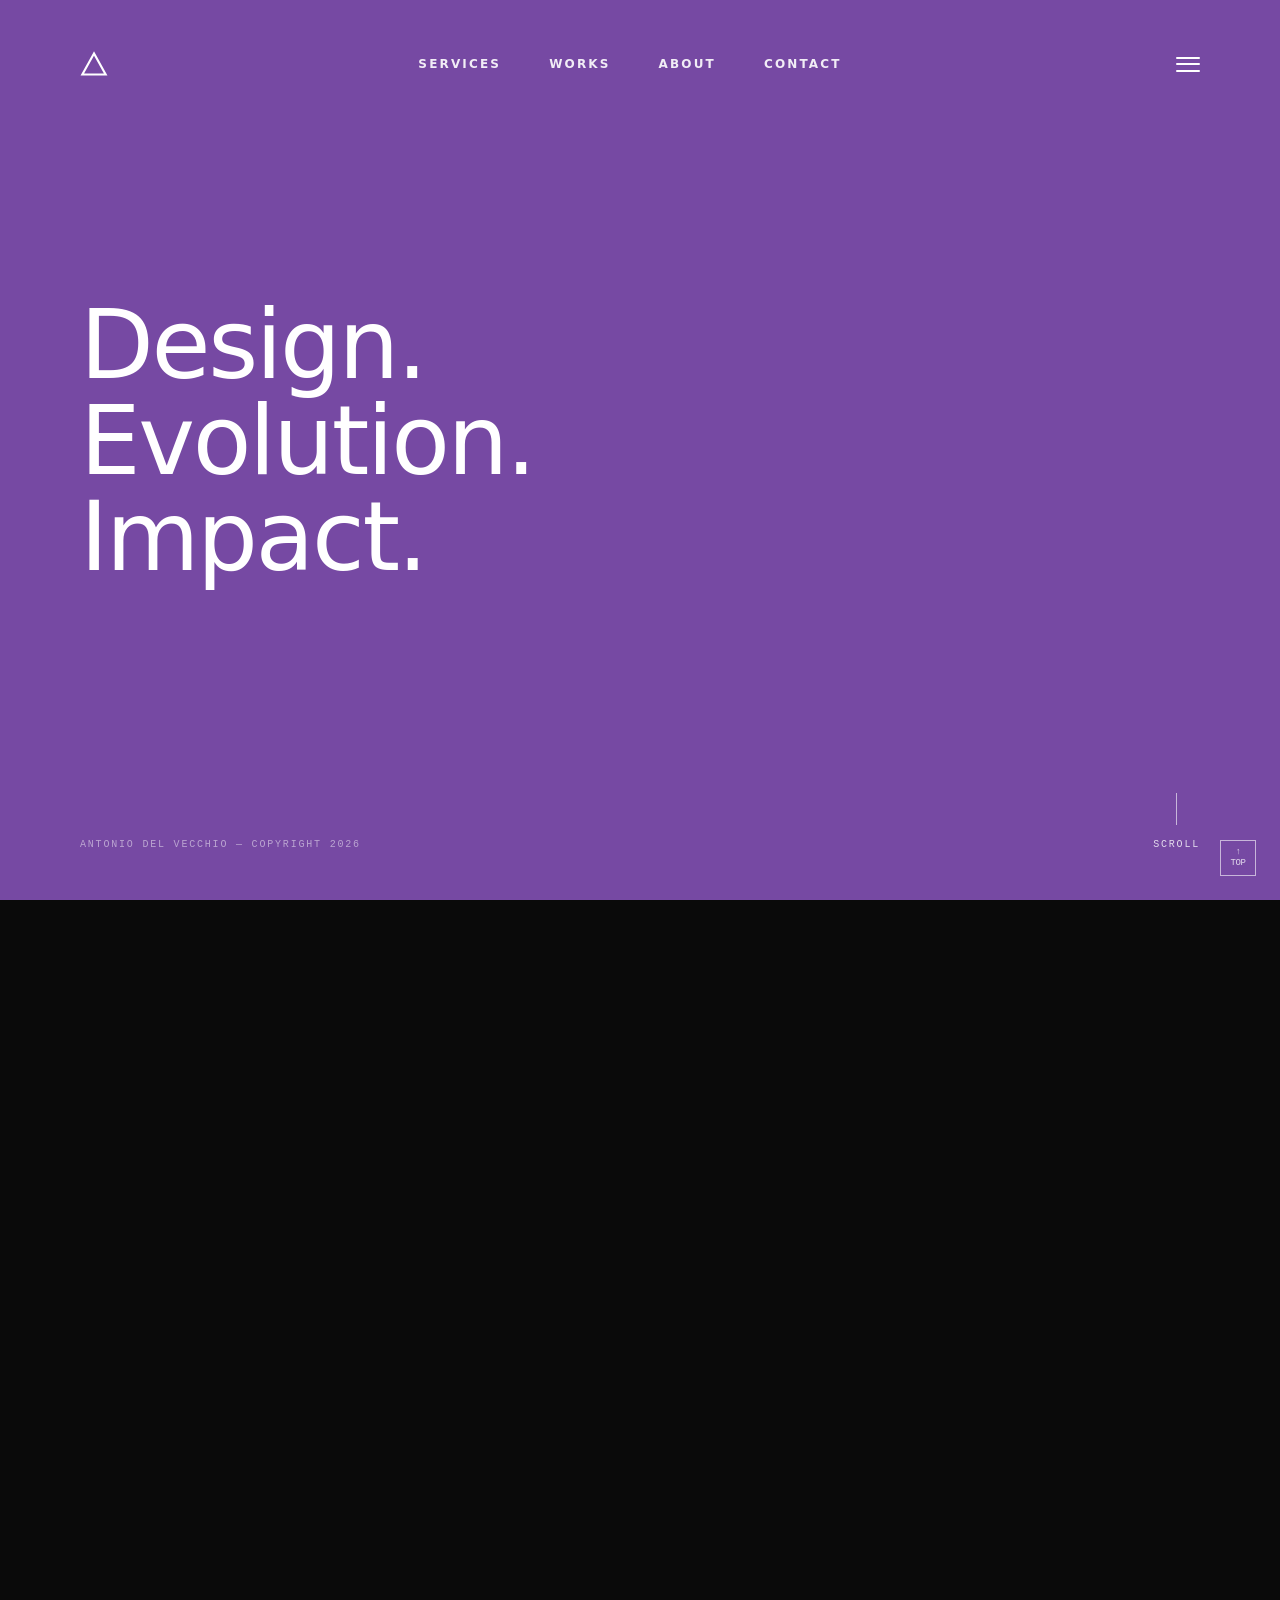
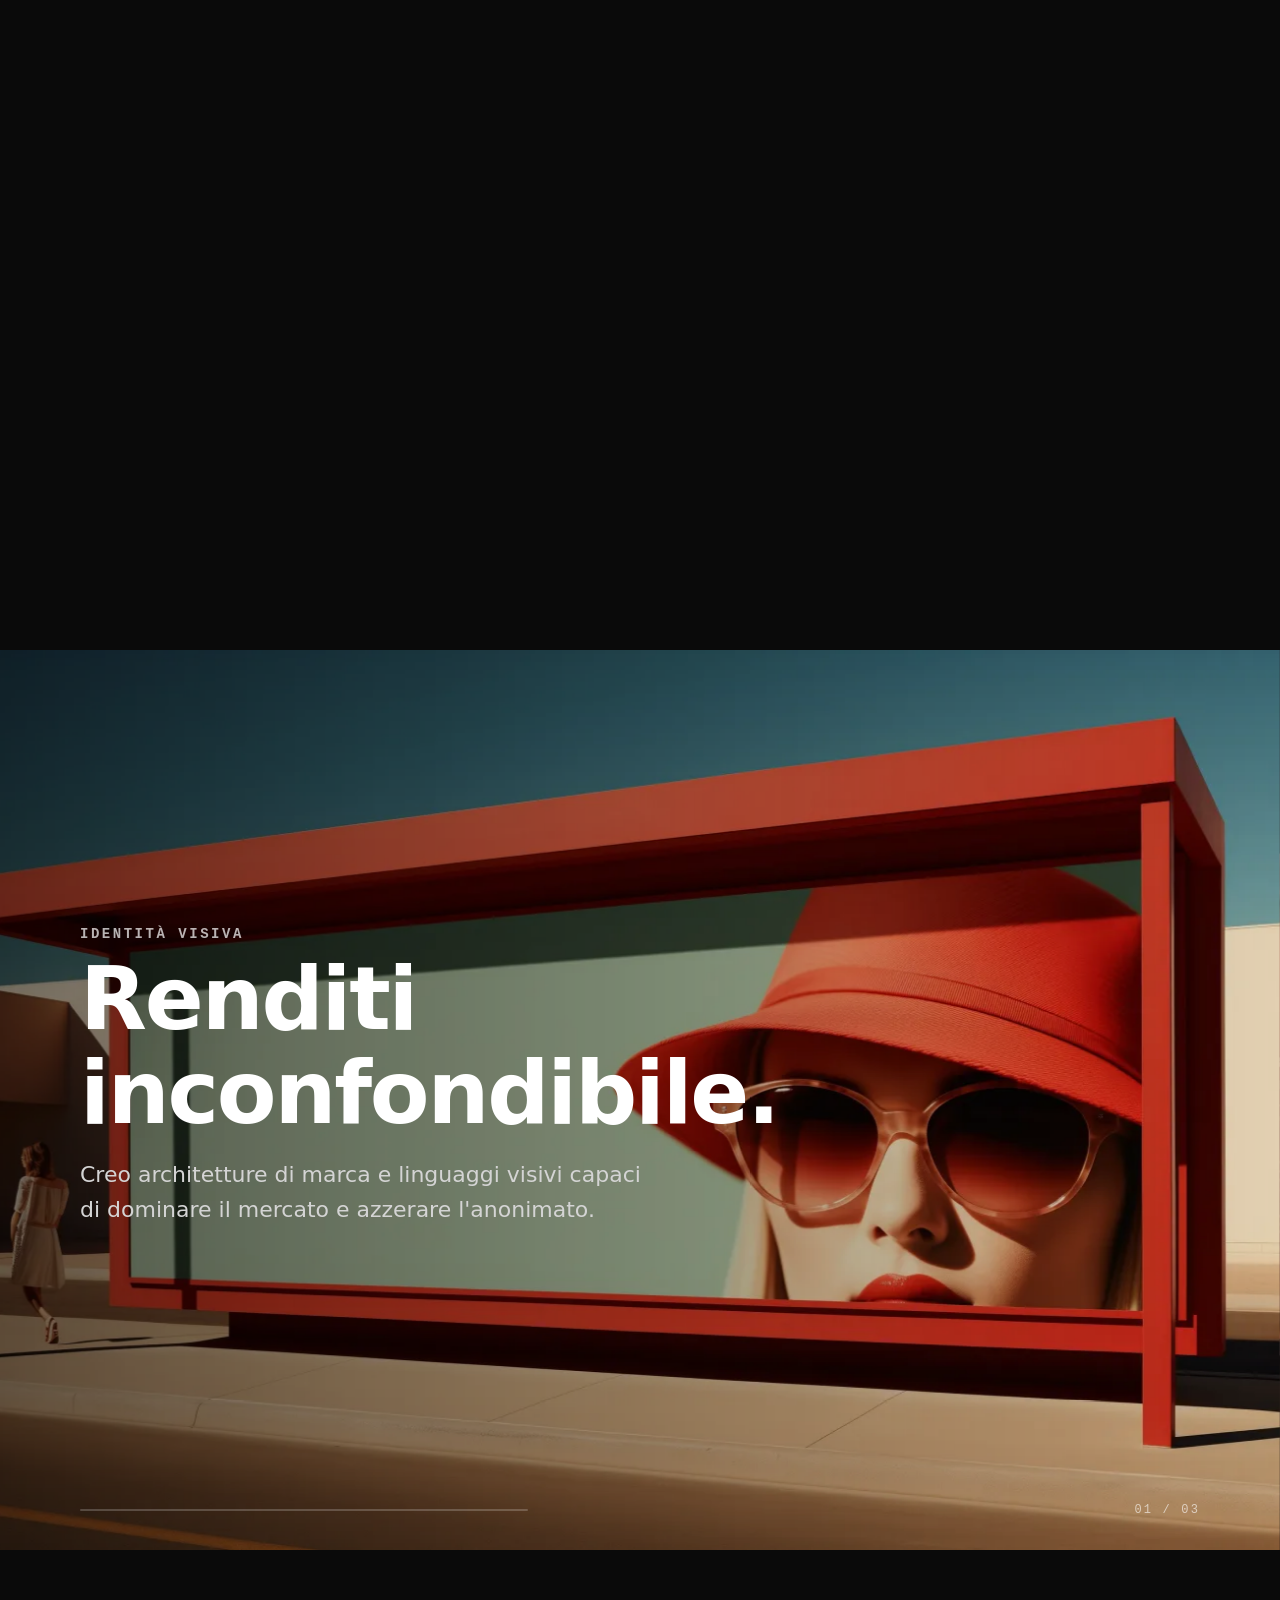
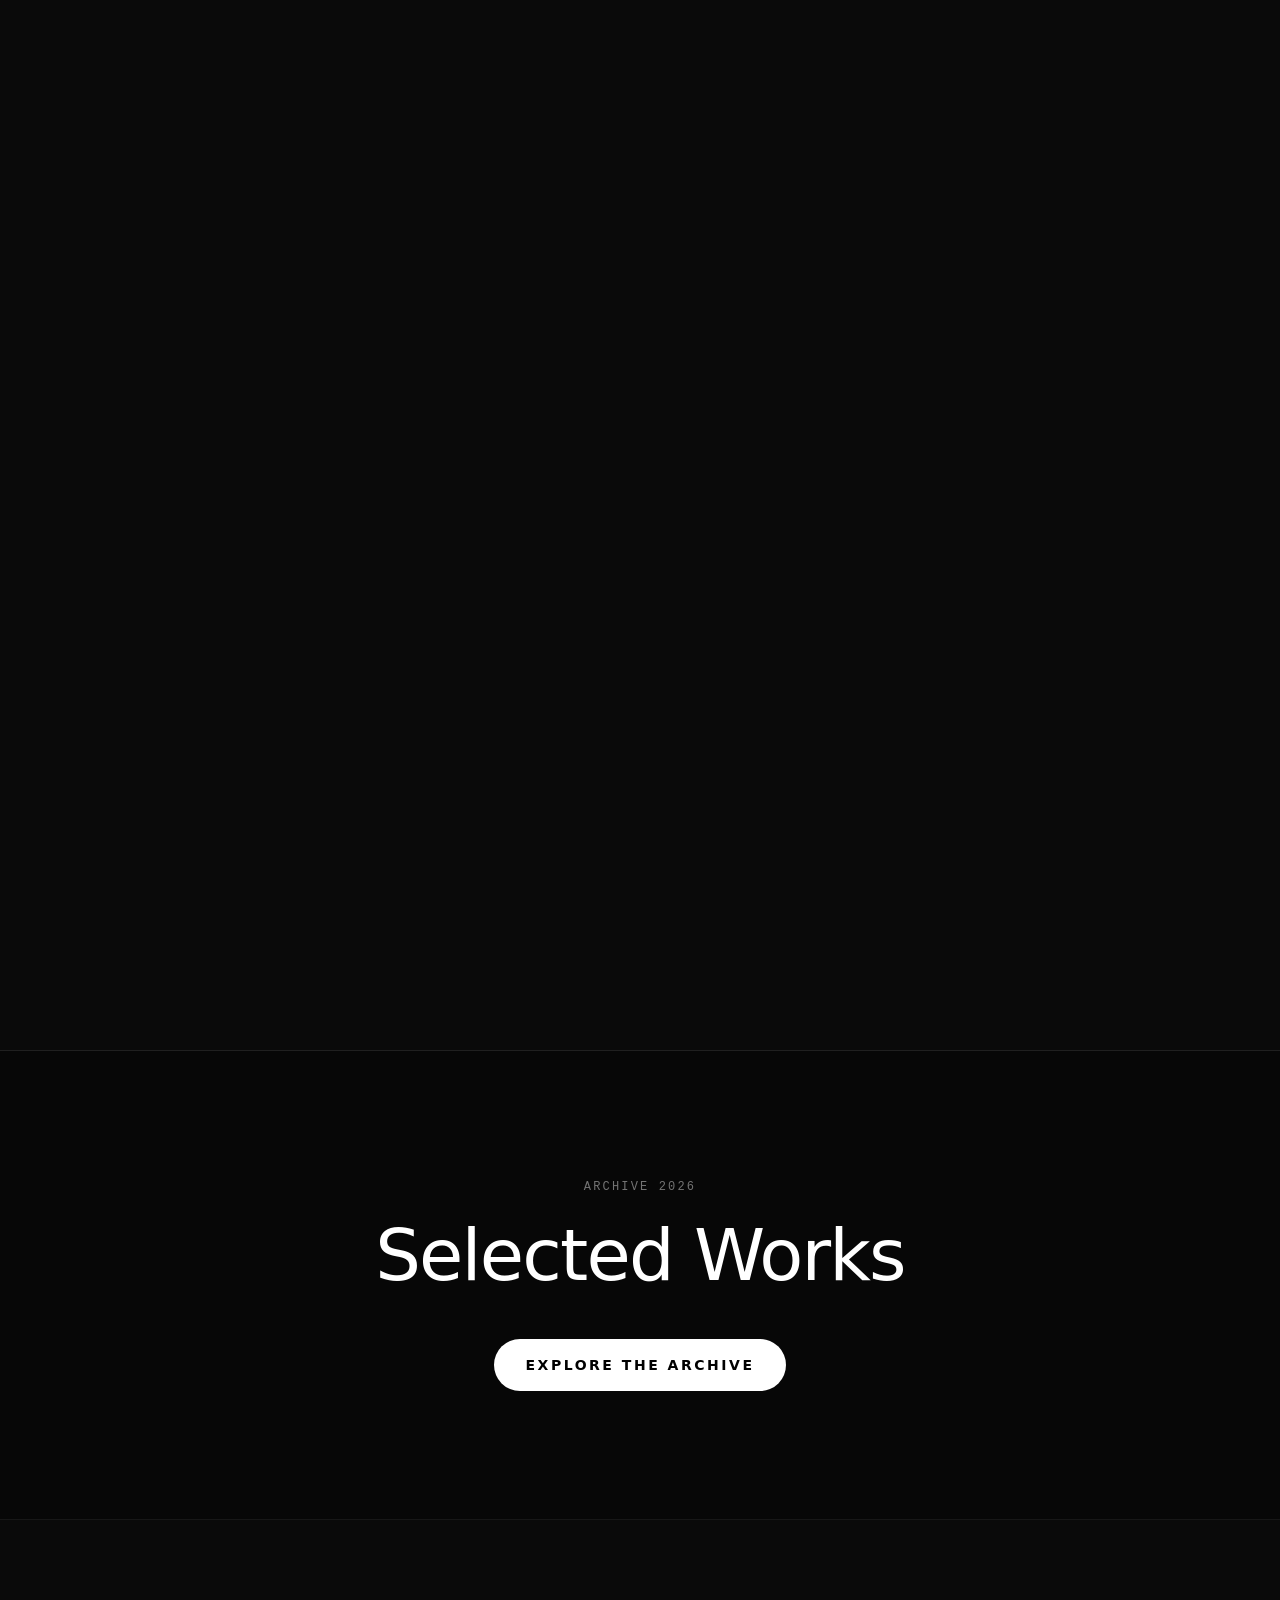
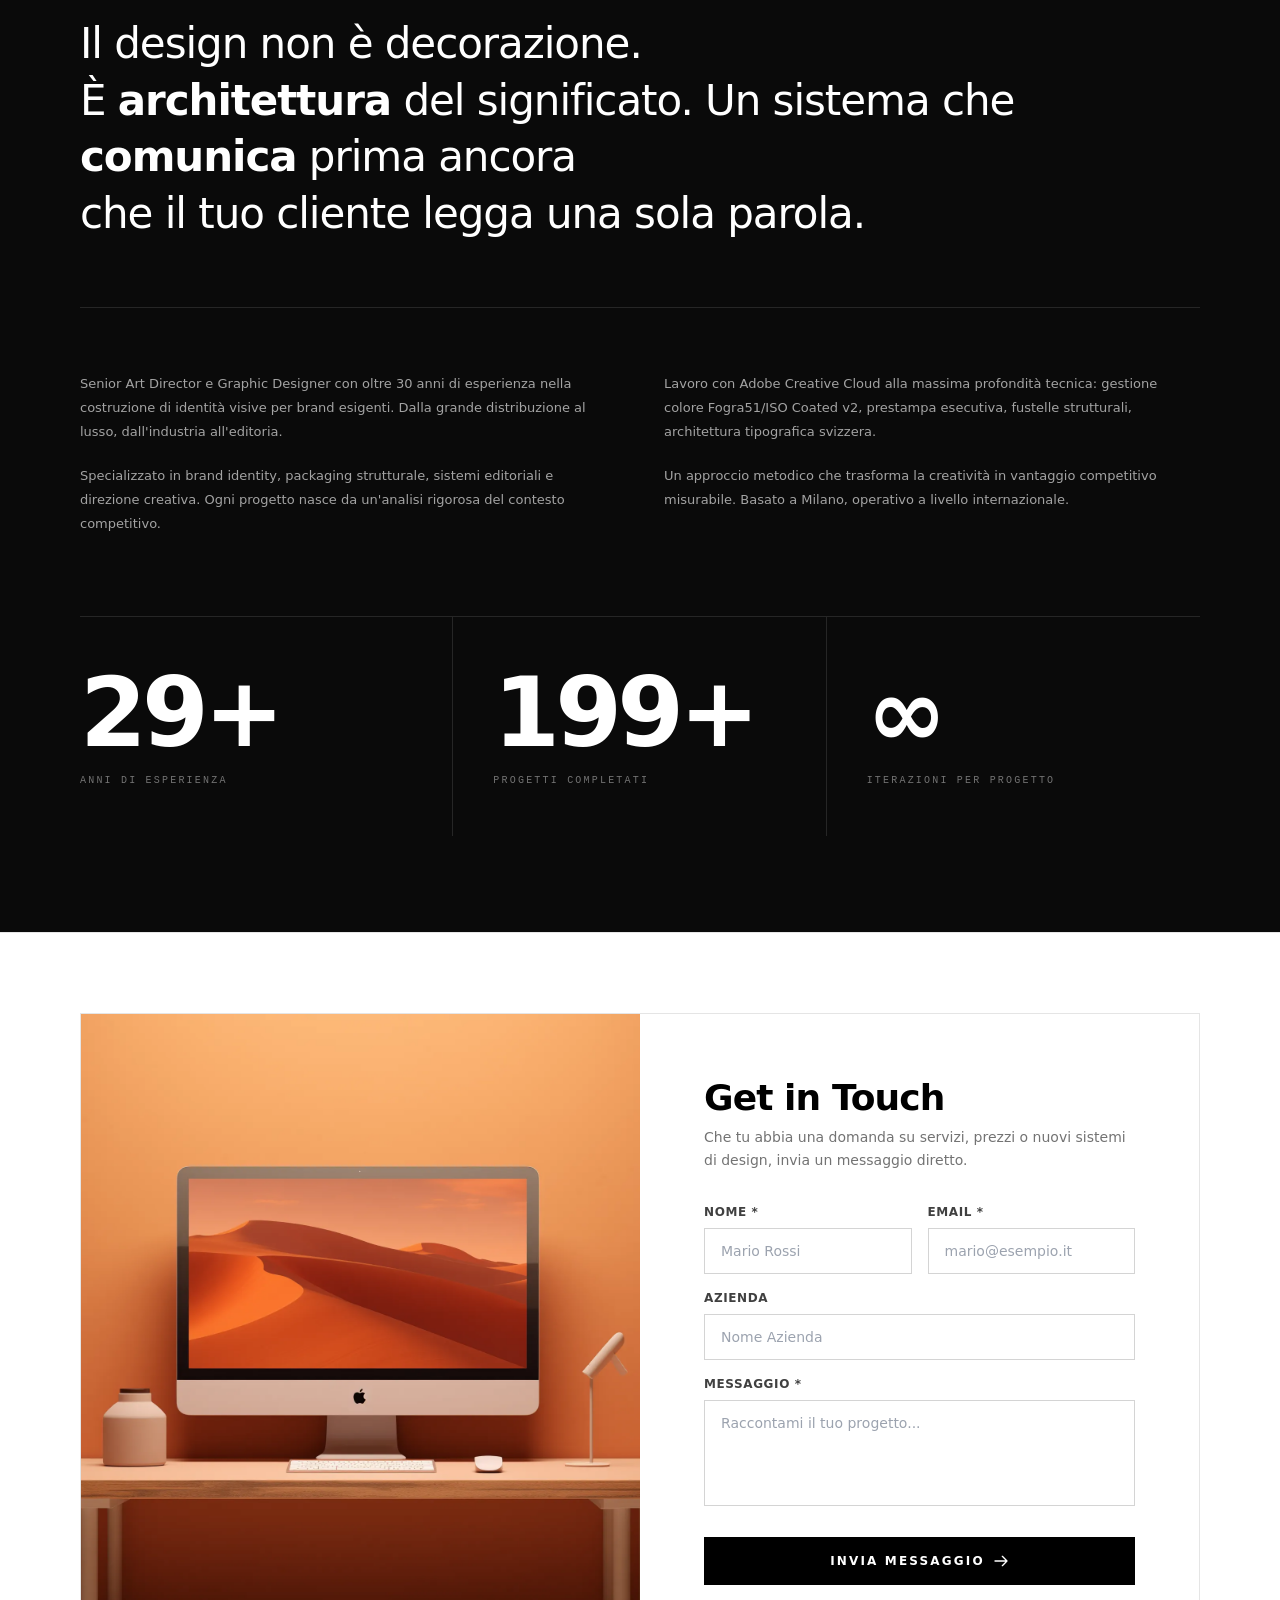
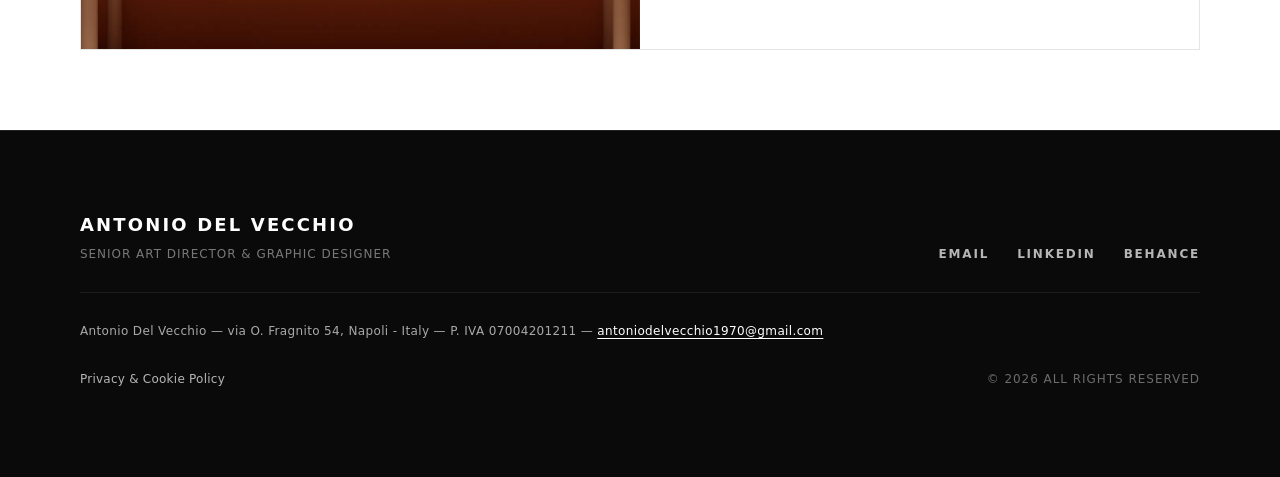
==== commit 69fff317: "feat(hero): restore canvas scroll-scrub — desktop 60-frame horizontal center-center, mobile 40-frame" ====
--- a/index.html
+++ b/index.html
@@ -150,85 +150,76 @@
 
   </div>
 
-  <!-- ================= 1. HERO SECTION (100VH VIDEO) ================= -->
-  <section
-    class="hero-section relative w-full h-screen overflow-hidden"
-    style="background-color: #7649a3;">
-
-    <!-- HERO VIDEO (1:1 MASTER — CSS object-fit: cover handles responsive crop) -->
-    <video
-      autoplay muted loop playsinline
-      class="hero-video absolute top-0 left-0 w-full h-full"
-      style="object-fit: cover; object-position: center bottom;"
-      poster="assets/sequence/frame_000.jpg">
-      <source src="assets/video_master_1x1.mp4" type="video/mp4">
-    </video>
-
-    <!-- TOP HEADER / OVERLAY NAVIGATION (Z-30) -->
-    <header class="w-full max-w-7xl mx-auto flex items-center justify-between z-30 pt-8 px-6 sm:px-8 lg:px-20 relative">
-
-      <!-- Minimalist Brand Emblem Left -->
-      <a href="#" aria-label="Home"
-        class="flex items-center space-x-2 text-white hover:opacity-80 transition-opacity">
-        <svg class="w-7 h-7" viewBox="0 0 24 24" fill="none" stroke="currentColor" stroke-width="1.8">
-          <path d="M12 3L2 21h20L12 3z" />
-        </svg>
-      </a>
-
-      <!-- Center Navigation Links -->
-      <nav
-        class="hidden md:flex items-center space-x-12 text-xs font-semibold tracking-widest uppercase text-white/90">
-        <a href="index.html#capabilities" class="nav-link py-1">SERVICES</a>
-        <a href="works.html" class="nav-link py-1">WORKS</a>
-        <a href="about.html" class="nav-link py-1">ABOUT</a>
-        <a href="contact.html" class="nav-link py-1">CONTACT</a>
-      </nav>
-
-      <!-- Right Menu Toggle Icon (3 Lines) -->
-      <button id="menu-toggle-btn" aria-label="Toggle Navigation Menu" aria-expanded="false"
-        class="menu-toggle-btn text-white focus:outline-none flex flex-col justify-center items-end w-12 h-12 cursor-pointer group relative z-50 select-none touch-manipulation">
-        <span class="menu-bar menu-bar-1 block w-6 h-[1.5px] bg-white rounded-full transition-all duration-300 ease-[cubic-bezier(0.16,1,0.3,1)] pointer-events-none"></span>
-        <span class="menu-bar menu-bar-2 block w-6 h-[1.5px] bg-white rounded-full my-[5px] transition-all duration-300 ease-[cubic-bezier(0.16,1,0.3,1)] pointer-events-none"></span>
-        <span class="menu-bar menu-bar-3 block w-6 h-[1.5px] bg-white rounded-full transition-all duration-300 ease-[cubic-bezier(0.16,1,0.3,1)] pointer-events-none"></span>
-      </button>
-
-    </header>
-
-    <!-- HERO OVERLAY HEADLINE ("Design. Evolution. Impact.") WITH STATIONARY COLOR ROLL-OVER (Z-30) -->
-    <div id="hero" class="w-full max-w-7xl mx-auto flex-1 flex flex-col justify-start pt-3 sm:pt-0 sm:justify-center items-start z-30 relative px-6 sm:px-8 lg:px-20" style="height: calc(100vh - 120px);">
-      <div class="space-y-4 sm:space-y-8">
-
-        <!-- H1 Headline (-15% on mobile: 41px vs 48px; preserved 7xl/8xl on desktop) -->
-        <h1 class="text-[41px] sm:text-7xl lg:text-8xl font-light text-white tracking-tight leading-[1.06] select-none">
-          <span class="hero-line-1">Design.</span><br />
-          <span class="hero-line-2">Evolution.</span><br />
-          <span class="hero-line-3 font-normal">Impact.</span>
-        </h1>
-
-
-      </div>
-    </div>
-
-    <!-- Mobile COPYRIGHT (absolute bottom-center) -->
-    <div class="sm:hidden absolute bottom-4 left-0 right-0 flex justify-center z-30 pointer-events-none">
-      <div class="text-[10px] font-mono tracking-widest text-white/50 uppercase text-center">
-        ANTONIO DEL VECCHIO — COPYRIGHT 2026
-      </div>
-    </div>
-
-    <!-- Desktop SCROLL INDICATOR row (copyright left + scroll right) -->
-    <div class="hidden sm:flex w-full max-w-7xl mx-auto items-end justify-between pb-4 z-30 relative px-6 sm:px-8 lg:px-20 absolute bottom-0 left-0 right-0">
-      <div class="text-[10px] font-mono tracking-widest text-white/50 uppercase">
-        ANTONIO DEL VECCHIO — COPYRIGHT 2026
-      </div>
-
-      <div class="flex flex-col items-center space-y-3 cursor-pointer">
-        <div class="w-[1px] h-8 bg-white/60 scroll-indicator-line"></div>
-        <span class="text-[10px] font-mono tracking-widest text-white/80 uppercase">SCROLL</span>
-      </div>
-    </div>
-
-  </section>
+  <!-- ================= 1. HERO CANVAS SCROLL-SCRUB SECTION (250VH GSAP PIN) ================= -->
+  <div class="hero-scroll-wrapper relative w-full h-[250vh]">
+
+    <section
+      class="hero-section sticky top-0 left-0 w-full h-screen flex flex-col justify-between px-6 sm:px-8 lg:px-20 py-6 sm:py-8 overflow-hidden group">
+
+      <!-- HERO CANVAS (Frame Sequence Rendered via JS — NO <video>) -->
+      <canvas id="hero-canvas" class="absolute inset-0 w-full h-full z-0 pointer-events-none"></canvas>
+
+      <!-- TOP HEADER / OVERLAY NAVIGATION (Z-30) -->
+      <header class="w-full max-w-7xl mx-auto flex items-center justify-between z-30 pt-2 relative">
+
+        <!-- Minimalist Brand Emblem Left -->
+        <a href="#" aria-label="Home"
+          class="flex items-center space-x-2 text-white hover:opacity-80 transition-opacity">
+          <svg class="w-7 h-7" viewBox="0 0 24 24" fill="none" stroke="currentColor" stroke-width="1.8">
+            <path d="M12 3L2 21h20L12 3z" />
+          </svg>
+        </a>
+
+        <!-- Center Navigation Links -->
+        <nav
+          class="hidden md:flex items-center space-x-12 text-xs font-semibold tracking-widest uppercase text-white/90">
+          <a href="index.html#capabilities" class="nav-link py-1">SERVICES</a>
+          <a href="works.html" class="nav-link py-1">WORKS</a>
+          <a href="about.html" class="nav-link py-1">ABOUT</a>
+          <a href="contact.html" class="nav-link py-1">CONTACT</a>
+        </nav>
+
+        <!-- Right Menu Toggle Icon (3 Lines) -->
+        <button id="menu-toggle-btn" aria-label="Toggle Navigation Menu" aria-expanded="false"
+          class="menu-toggle-btn text-white focus:outline-none flex flex-col justify-center items-end w-12 h-12 cursor-pointer group relative z-50 select-none touch-manipulation">
+          <span class="menu-bar menu-bar-1 block w-6 h-[1.5px] bg-white rounded-full transition-all duration-300 ease-[cubic-bezier(0.16,1,0.3,1)] pointer-events-none"></span>
+          <span class="menu-bar menu-bar-2 block w-6 h-[1.5px] bg-white rounded-full my-[5px] transition-all duration-300 ease-[cubic-bezier(0.16,1,0.3,1)] pointer-events-none"></span>
+          <span class="menu-bar menu-bar-3 block w-6 h-[1.5px] bg-white rounded-full transition-all duration-300 ease-[cubic-bezier(0.16,1,0.3,1)] pointer-events-none"></span>
+        </button>
+
+      </header>
+
+      <!-- HERO OVERLAY HEADLINE ("Design. Evolution. Impact.") -->
+      <div id="hero" class="w-full max-w-7xl mx-auto flex-1 flex flex-col justify-start pt-3 sm:pt-0 sm:justify-center items-start z-30 relative">
+        <div class="space-y-4 sm:space-y-8">
+          <h1 class="text-[41px] sm:text-7xl lg:text-8xl font-light text-white tracking-tight leading-[1.06] select-none">
+            <span class="hero-line-1">Design.</span><br />
+            <span class="hero-line-2">Evolution.</span><br />
+            <span class="hero-line-3 font-normal">Impact.</span>
+          </h1>
+        </div>
+      </div>
+
+      <!-- Mobile COPYRIGHT (absolute bottom-center) -->
+      <div class="sm:hidden absolute bottom-4 left-0 right-0 flex justify-center z-30 pointer-events-none">
+        <div class="text-[10px] font-mono tracking-widest text-white/50 uppercase text-center">
+          ANTONIO DEL VECCHIO — COPYRIGHT 2026
+        </div>
+      </div>
+
+      <!-- Desktop SCROLL INDICATOR row (copyright left + scroll right) -->
+      <div class="hidden sm:flex w-full max-w-7xl mx-auto items-end justify-between pb-4 z-30 relative">
+        <div class="text-[10px] font-mono tracking-widest text-white/50 uppercase">
+          ANTONIO DEL VECCHIO — COPYRIGHT 2026
+        </div>
+        <div class="flex flex-col items-center space-y-3 cursor-pointer">
+          <div class="w-[1px] h-8 bg-white/60 scroll-indicator-line"></div>
+          <span class="text-[10px] font-mono tracking-widest text-white/80 uppercase">SCROLL</span>
+        </div>
+      </div>
+
+    </section>
+  </div>
 
 
   <!-- ================= 2. CAPABILITIES & EXPERTISE SECTION (400VH FULL-SCREEN IMMERSIVE PIN) ================= -->
--- a/style.css
+++ b/style.css
@@ -1 +1 @@
-*,:after,:before{--tw-border-spacing-x:0;--tw-border-spacing-y:0;--tw-translate-x:0;--tw-translate-y:0;--tw-rotate:0;--tw-skew-x:0;--tw-skew-y:0;--tw-scale-x:1;--tw-scale-y:1;--tw-pan-x: ;--tw-pan-y: ;--tw-pinch-zoom: ;--tw-scroll-snap-strictness:proximity;--tw-gradient-from-position: ;--tw-gradient-via-position: ;--tw-gradient-to-position: ;--tw-ordinal: ;--tw-slashed-zero: ;--tw-numeric-figure: ;--tw-numeric-spacing: ;--tw-numeric-fraction: ;--tw-ring-inset: ;--tw-ring-offset-width:0px;--tw-ring-offset-color:#fff;--tw-ring-color:rgba(59,130,246,.5);--tw-ring-offset-shadow:0 0 #0000;--tw-ring-shadow:0 0 #0000;--tw-shadow:0 0 #0000;--tw-shadow-colored:0 0 #0000;--tw-blur: ;--tw-brightness: ;--tw-contrast: ;--tw-grayscale: ;--tw-hue-rotate: ;--tw-invert: ;--tw-saturate: ;--tw-sepia: ;--tw-drop-shadow: ;--tw-backdrop-blur: ;--tw-backdrop-brightness: ;--tw-backdrop-contrast: ;--tw-backdrop-grayscale: ;--tw-backdrop-hue-rotate: ;--tw-backdrop-invert: ;--tw-backdrop-opacity: ;--tw-backdrop-saturate: ;--tw-backdrop-sepia: ;--tw-contain-size: ;--tw-contain-layout: ;--tw-contain-paint: ;--tw-contain-style: }::backdrop{--tw-border-spacing-x:0;--tw-border-spacing-y:0;--tw-translate-x:0;--tw-translate-y:0;--tw-rotate:0;--tw-skew-x:0;--tw-skew-y:0;--tw-scale-x:1;--tw-scale-y:1;--tw-pan-x: ;--tw-pan-y: ;--tw-pinch-zoom: ;--tw-scroll-snap-strictness:proximity;--tw-gradient-from-position: ;--tw-gradient-via-position: ;--tw-gradient-to-position: ;--tw-ordinal: ;--tw-slashed-zero: ;--tw-numeric-figure: ;--tw-numeric-spacing: ;--tw-numeric-fraction: ;--tw-ring-inset: ;--tw-ring-offset-width:0px;--tw-ring-offset-color:#fff;--tw-ring-color:rgba(59,130,246,.5);--tw-ring-offset-shadow:0 0 #0000;--tw-ring-shadow:0 0 #0000;--tw-shadow:0 0 #0000;--tw-shadow-colored:0 0 #0000;--tw-blur: ;--tw-brightness: ;--tw-contrast: ;--tw-grayscale: ;--tw-hue-rotate: ;--tw-invert: ;--tw-saturate: ;--tw-sepia: ;--tw-drop-shadow: ;--tw-backdrop-blur: ;--tw-backdrop-brightness: ;--tw-backdrop-contrast: ;--tw-backdrop-grayscale: ;--tw-backdrop-hue-rotate: ;--tw-backdrop-invert: ;--tw-backdrop-opacity: ;--tw-backdrop-saturate: ;--tw-backdrop-sepia: ;--tw-contain-size: ;--tw-contain-layout: ;--tw-contain-paint: ;--tw-contain-style: }/*! tailwindcss v3.4.19 | MIT License | https://tailwindcss.com*/*,:after,:before{box-sizing:border-box;border:0 solid #e5e7eb}:after,:before{--tw-content:""}:host,html{line-height:1.5;-webkit-text-size-adjust:100%;-moz-tab-size:4;-o-tab-size:4;tab-size:4;font-family:system-ui,-apple-system,BlinkMacSystemFont,Helvetica Neue,sans-serif;font-feature-settings:normal;font-variation-settings:normal;-webkit-tap-highlight-color:transparent}body{margin:0;line-height:inherit}hr{height:0;color:inherit;border-top-width:1px}abbr:where([title]){-webkit-text-decoration:underline dotted;text-decoration:underline dotted}h1,h2,h3,h4,h5,h6{font-size:inherit;font-weight:inherit}a{color:inherit;text-decoration:inherit}b,strong{font-weight:bolder}code,kbd,pre,samp{font-family:ui-monospace,SFMono-Regular,Menlo,Monaco,Consolas,Liberation Mono,Courier New,monospace;font-feature-settings:normal;font-variation-settings:normal;font-size:1em}small{font-size:80%}sub,sup{font-size:75%;line-height:0;position:relative;vertical-align:baseline}sub{bottom:-.25em}sup{top:-.5em}table{text-indent:0;border-color:inherit;border-collapse:collapse}button,input,optgroup,select,textarea{font-family:inherit;font-feature-settings:inherit;font-variation-settings:inherit;font-size:100%;font-weight:inherit;line-height:inherit;letter-spacing:inherit;color:inherit;margin:0;padding:0}button,select{text-transform:none}button,input:where([type=button]),input:where([type=reset]),input:where([type=submit]){-webkit-appearance:button;background-color:transparent;background-image:none}:-moz-focusring{outline:auto}:-moz-ui-invalid{box-shadow:none}progress{vertical-align:baseline}::-webkit-inner-spin-button,::-webkit-outer-spin-button{height:auto}[type=search]{-webkit-appearance:textfield;outline-offset:-2px}::-webkit-search-decoration{-webkit-appearance:none}::-webkit-file-upload-button{-webkit-appearance:button;font:inherit}summary{display:list-item}blockquote,dd,dl,figure,h1,h2,h3,h4,h5,h6,hr,p,pre{margin:0}fieldset{margin:0}fieldset,legend{padding:0}menu,ol,ul{list-style:none;margin:0;padding:0}dialog{padding:0}textarea{resize:vertical}input::-moz-placeholder,textarea::-moz-placeholder{opacity:1;color:#9ca3af}input::placeholder,textarea::placeholder{opacity:1;color:#9ca3af}[role=button],button{cursor:pointer}:disabled{cursor:default}audio,canvas,embed,iframe,img,object,svg,video{display:block;vertical-align:middle}img,video{max-width:100%;height:auto}[hidden]:where(:not([hidden=until-found])){display:none}.container{width:100%}@media (min-width:640px){.container{max-width:640px}}@media (min-width:768px){.container{max-width:768px}}@media (min-width:1024px){.container{max-width:1024px}}@media (min-width:1280px){.container{max-width:1280px}}@media (min-width:1536px){.container{max-width:1536px}}.sr-only{position:absolute;width:1px;height:1px;padding:0;margin:-1px;overflow:hidden;clip:rect(0,0,0,0);white-space:nowrap;border-width:0}.pointer-events-none{pointer-events:none}.pointer-events-auto{pointer-events:auto}.invisible{visibility:hidden}.fixed{position:fixed}.absolute{position:absolute}.relative{position:relative}.sticky{position:sticky}.inset-0{inset:0}.bottom-0{bottom:0}.bottom-4{bottom:1rem}.bottom-6{bottom:1.5rem}.bottom-8{bottom:2rem}.left-0{left:0}.right-0{right:0}.right-4{right:1rem}.right-6{right:1.5rem}.top-0{top:0}.top-4{top:1rem}.z-0{z-index:0}.z-10{z-index:10}.z-20{z-index:20}.z-30{z-index:30}.z-40{z-index:40}.z-50{z-index:50}.z-\[60\]{z-index:60}.col-span-12{grid-column:span 12/span 12}.mx-auto{margin-left:auto;margin-right:auto}.my-\[5px\]{margin-top:5px;margin-bottom:5px}.-mr-2{margin-right:-.5rem}.mb-0\.5{margin-bottom:.125rem}.mb-1{margin-bottom:.25rem}.mb-12{margin-bottom:3rem}.mb-16{margin-bottom:4rem}.mb-2{margin-bottom:.5rem}.mb-20{margin-bottom:5rem}.mb-24{margin-bottom:6rem}.mb-3{margin-bottom:.75rem}.mb-4{margin-bottom:1rem}.mb-6{margin-bottom:1.5rem}.mb-8{margin-bottom:2rem}.mr-6{margin-right:1.5rem}.mt-1{margin-top:.25rem}.mt-2{margin-top:.5rem}.mt-3{margin-top:.75rem}.mt-6{margin-top:1.5rem}.block{display:block}.flex{display:flex}.inline-flex{display:inline-flex}.grid{display:grid}.hidden{display:none}.h-10{height:2.5rem}.h-12{height:3rem}.h-3\.5{height:.875rem}.h-4{height:1rem}.h-5{height:1.25rem}.h-6{height:1.5rem}.h-7{height:1.75rem}.h-8{height:2rem}.h-9{height:2.25rem}.h-\[1\.5px\]{height:1.5px}.h-\[100dvh\]{height:100dvh}.h-\[2px\]{height:2px}.h-\[400vh\]{height:400vh}.h-\[45\%\]{height:45%}.h-\[55\%\]{height:55%}.h-\[60vh\]{height:60vh}.h-\[90vh\]{height:90vh}.h-full{height:100%}.h-screen{height:100vh}.max-h-full{max-height:100%}.min-h-\[220px\]{min-height:220px}.min-h-\[320px\]{min-height:320px}.min-h-screen{min-height:100vh}.w-0{width:0}.w-10{width:2.5rem}.w-12{width:3rem}.w-3\.5{width:.875rem}.w-4{width:1rem}.w-5{width:1.25rem}.w-6{width:1.5rem}.w-7{width:1.75rem}.w-9{width:2.25rem}.w-\[1px\]{width:1px}.w-\[96vw\]{width:96vw}.w-full{width:100%}.max-w-2xl{max-width:42rem}.max-w-3xl{max-width:48rem}.max-w-4xl{max-width:56rem}.max-w-7xl{max-width:80rem}.max-w-\[1440px\]{max-width:1440px}.max-w-\[1872px\]{max-width:1872px}.max-w-full{max-width:100%}.max-w-md{max-width:28rem}.max-w-xl{max-width:36rem}.flex-1{flex:1 1 0%}.translate-y-0{--tw-translate-y:0px}.translate-y-0,.translate-y-\[115\%\]{transform:translate(var(--tw-translate-x),var(--tw-translate-y)) rotate(var(--tw-rotate)) skewX(var(--tw-skew-x)) skewY(var(--tw-skew-y)) scaleX(var(--tw-scale-x)) scaleY(var(--tw-scale-y))}.translate-y-\[115\%\]{--tw-translate-y:115%}.-rotate-45{--tw-rotate:-45deg}.-rotate-45,.rotate-45{transform:translate(var(--tw-translate-x),var(--tw-translate-y)) rotate(var(--tw-rotate)) skewX(var(--tw-skew-x)) skewY(var(--tw-skew-y)) scaleX(var(--tw-scale-x)) scaleY(var(--tw-scale-y))}.rotate-45{--tw-rotate:45deg}.scale-\[1\.15\]{--tw-scale-x:1.15;--tw-scale-y:1.15}.scale-\[1\.15\],.transform{transform:translate(var(--tw-translate-x),var(--tw-translate-y)) rotate(var(--tw-rotate)) skewX(var(--tw-skew-x)) skewY(var(--tw-skew-y)) scaleX(var(--tw-scale-x)) scaleY(var(--tw-scale-y))}@keyframes bounce{0%,to{transform:translateY(-25%);animation-timing-function:cubic-bezier(.8,0,1,1)}50%{transform:none;animation-timing-function:cubic-bezier(0,0,.2,1)}}.animate-bounce{animation:bounce 1s infinite}.cursor-pointer{cursor:pointer}.touch-manipulation{touch-action:manipulation}.select-none{-webkit-user-select:none;-moz-user-select:none;user-select:none}.resize-none{resize:none}.snap-y{scroll-snap-type:y var(--tw-scroll-snap-strictness)}.snap-proximity{--tw-scroll-snap-strictness:proximity}.snap-center{scroll-snap-align:center}.scroll-mt-24{scroll-margin-top:6rem}.list-inside{list-style-position:inside}.list-disc{list-style-type:disc}.grid-cols-1{grid-template-columns:repeat(1,minmax(0,1fr))}.grid-cols-12{grid-template-columns:repeat(12,minmax(0,1fr))}.grid-cols-3{grid-template-columns:repeat(3,minmax(0,1fr))}.flex-col{flex-direction:column}.items-start{align-items:flex-start}.items-end{align-items:flex-end}.items-center{align-items:center}.items-baseline{align-items:baseline}.justify-start{justify-content:flex-start}.justify-center{justify-content:center}.justify-between{justify-content:space-between}.gap-12{gap:3rem}.gap-4{gap:1rem}.gap-8{gap:2rem}.gap-y-24{row-gap:6rem}.space-x-1>:not([hidden])~:not([hidden]){--tw-space-x-reverse:0;margin-right:calc(.25rem*var(--tw-space-x-reverse));margin-left:calc(.25rem*(1 - var(--tw-space-x-reverse)))}.space-x-1\.5>:not([hidden])~:not([hidden]){--tw-space-x-reverse:0;margin-right:calc(.375rem*var(--tw-space-x-reverse));margin-left:calc(.375rem*(1 - var(--tw-space-x-reverse)))}.space-x-12>:not([hidden])~:not([hidden]){--tw-space-x-reverse:0;margin-right:calc(3rem*var(--tw-space-x-reverse));margin-left:calc(3rem*(1 - var(--tw-space-x-reverse)))}.space-x-2>:not([hidden])~:not([hidden]){--tw-space-x-reverse:0;margin-right:calc(.5rem*var(--tw-space-x-reverse));margin-left:calc(.5rem*(1 - var(--tw-space-x-reverse)))}.space-x-3>:not([hidden])~:not([hidden]){--tw-space-x-reverse:0;margin-right:calc(.75rem*var(--tw-space-x-reverse));margin-left:calc(.75rem*(1 - var(--tw-space-x-reverse)))}.space-x-4>:not([hidden])~:not([hidden]){--tw-space-x-reverse:0;margin-right:calc(1rem*var(--tw-space-x-reverse));margin-left:calc(1rem*(1 - var(--tw-space-x-reverse)))}.space-x-6>:not([hidden])~:not([hidden]){--tw-space-x-reverse:0;margin-right:calc(1.5rem*var(--tw-space-x-reverse));margin-left:calc(1.5rem*(1 - var(--tw-space-x-reverse)))}.space-y-1>:not([hidden])~:not([hidden]){--tw-space-y-reverse:0;margin-top:calc(.25rem*(1 - var(--tw-space-y-reverse)));margin-bottom:calc(.25rem*var(--tw-space-y-reverse))}.space-y-1\.5>:not([hidden])~:not([hidden]){--tw-space-y-reverse:0;margin-top:calc(.375rem*(1 - var(--tw-space-y-reverse)));margin-bottom:calc(.375rem*var(--tw-space-y-reverse))}.space-y-12>:not([hidden])~:not([hidden]){--tw-space-y-reverse:0;margin-top:calc(3rem*(1 - var(--tw-space-y-reverse)));margin-bottom:calc(3rem*var(--tw-space-y-reverse))}.space-y-2>:not([hidden])~:not([hidden]){--tw-space-y-reverse:0;margin-top:calc(.5rem*(1 - var(--tw-space-y-reverse)));margin-bottom:calc(.5rem*var(--tw-space-y-reverse))}.space-y-3>:not([hidden])~:not([hidden]){--tw-space-y-reverse:0;margin-top:calc(.75rem*(1 - var(--tw-space-y-reverse)));margin-bottom:calc(.75rem*var(--tw-space-y-reverse))}.space-y-4>:not([hidden])~:not([hidden]){--tw-space-y-reverse:0;margin-top:calc(1rem*(1 - var(--tw-space-y-reverse)));margin-bottom:calc(1rem*var(--tw-space-y-reverse))}.space-y-5>:not([hidden])~:not([hidden]){--tw-space-y-reverse:0;margin-top:calc(1.25rem*(1 - var(--tw-space-y-reverse)));margin-bottom:calc(1.25rem*var(--tw-space-y-reverse))}.space-y-6>:not([hidden])~:not([hidden]){--tw-space-y-reverse:0;margin-top:calc(1.5rem*(1 - var(--tw-space-y-reverse)));margin-bottom:calc(1.5rem*var(--tw-space-y-reverse))}.divide-y>:not([hidden])~:not([hidden]){--tw-divide-y-reverse:0;border-top-width:calc(1px*(1 - var(--tw-divide-y-reverse)));border-bottom-width:calc(1px*var(--tw-divide-y-reverse))}.divide-white\/10>:not([hidden])~:not([hidden]){border-color:hsla(0,0%,100%,.1)}.overflow-hidden{overflow:hidden}.overflow-y-auto{overflow-y:auto}.scroll-smooth{scroll-behavior:smooth}.break-all{word-break:break-all}.rounded{border-radius:.25rem}.rounded-full{border-radius:9999px}.rounded-none{border-radius:0}.border{border-width:1px}.border-\[0\.5px\]{border-width:.5px}.border-b{border-bottom-width:1px}.border-r{border-right-width:1px}.border-t{border-top-width:1px}.border-amber-300{--tw-border-opacity:1;border-color:rgb(252 211 77/var(--tw-border-opacity,1))}.border-black{--tw-border-opacity:1;border-color:rgb(0 0 0/var(--tw-border-opacity,1))}.border-black\/10{border-color:rgba(0,0,0,.1)}.border-black\/90{border-color:rgba(0,0,0,.9)}.border-emerald-300{--tw-border-opacity:1;border-color:rgb(110 231 183/var(--tw-border-opacity,1))}.border-neutral-200{--tw-border-opacity:1;border-color:rgb(229 229 229/var(--tw-border-opacity,1))}.border-neutral-300{--tw-border-opacity:1;border-color:rgb(212 212 212/var(--tw-border-opacity,1))}.border-neutral-600\/80{border-color:rgba(82,82,82,.8)}.border-neutral-700\/80{border-color:rgba(64,64,64,.8)}.border-neutral-800{--tw-border-opacity:1;border-color:rgb(38 38 38/var(--tw-border-opacity,1))}.border-neutral-900{--tw-border-opacity:1;border-color:rgb(23 23 23/var(--tw-border-opacity,1))}.border-white\/10{border-color:hsla(0,0%,100%,.1)}.border-white\/5{border-color:hsla(0,0%,100%,.05)}.border-white\/60{border-color:hsla(0,0%,100%,.6)}.bg-\[\#050505\]{--tw-bg-opacity:1;background-color:rgb(5 5 5/var(--tw-bg-opacity,1))}.bg-\[\#070707\]{--tw-bg-opacity:1;background-color:rgb(7 7 7/var(--tw-bg-opacity,1))}.bg-\[\#0A0A0A\]{--tw-bg-opacity:1;background-color:rgb(10 10 10/var(--tw-bg-opacity,1))}.bg-\[\#121212\]{--tw-bg-opacity:1;background-color:rgb(18 18 18/var(--tw-bg-opacity,1))}.bg-\[\#141414\]{--tw-bg-opacity:1;background-color:rgb(20 20 20/var(--tw-bg-opacity,1))}.bg-amber-100{--tw-bg-opacity:1;background-color:rgb(254 243 199/var(--tw-bg-opacity,1))}.bg-black{--tw-bg-opacity:1;background-color:rgb(0 0 0/var(--tw-bg-opacity,1))}.bg-black\/5{background-color:rgba(0,0,0,.05)}.bg-black\/70{background-color:rgba(0,0,0,.7)}.bg-emerald-100{--tw-bg-opacity:1;background-color:rgb(209 250 229/var(--tw-bg-opacity,1))}.bg-lightBg{--tw-bg-opacity:1;background-color:rgb(255 255 255/var(--tw-bg-opacity,1))}.bg-neutral-100{--tw-bg-opacity:1;background-color:rgb(245 245 245/var(--tw-bg-opacity,1))}.bg-neutral-900{--tw-bg-opacity:1;background-color:rgb(23 23 23/var(--tw-bg-opacity,1))}.bg-neutral-900\/40{background-color:hsla(0,0%,9%,.4)}.bg-transparent{background-color:transparent}.bg-white{--tw-bg-opacity:1;background-color:rgb(255 255 255/var(--tw-bg-opacity,1))}.bg-white\/20{background-color:hsla(0,0%,100%,.2)}.bg-white\/60{background-color:hsla(0,0%,100%,.6)}.bg-\[radial-gradient\(ellipse_80\%_60\%_at_80\%_15\%\2c rgba\(226\2c 160\2c 102\2c 0\.05\)\2c transparent_70\%\)\]{background-image:radial-gradient(ellipse 80% 60% at 80% 15%,hsla(28,68%,64%,.05),transparent 70%)}.bg-gradient-to-r{background-image:linear-gradient(to right,var(--tw-gradient-stops))}.bg-gradient-to-tr{background-image:linear-gradient(to top right,var(--tw-gradient-stops))}.from-amber-500{--tw-gradient-from:#f59e0b var(--tw-gradient-from-position);--tw-gradient-to:rgba(245,158,11,0) var(--tw-gradient-to-position);--tw-gradient-stops:var(--tw-gradient-from),var(--tw-gradient-to)}.from-black\/50{--tw-gradient-from:rgba(0,0,0,.5) var(--tw-gradient-from-position);--tw-gradient-to:transparent var(--tw-gradient-to-position);--tw-gradient-stops:var(--tw-gradient-from),var(--tw-gradient-to)}.via-black\/25{--tw-gradient-to:transparent var(--tw-gradient-to-position);--tw-gradient-stops:var(--tw-gradient-from),rgba(0,0,0,.25) var(--tw-gradient-via-position),var(--tw-gradient-to)}.via-rose-500{--tw-gradient-to:rgba(244,63,94,0) var(--tw-gradient-to-position);--tw-gradient-stops:var(--tw-gradient-from),#f43f5e var(--tw-gradient-via-position),var(--tw-gradient-to)}.to-purple-600{--tw-gradient-to:#9333ea var(--tw-gradient-to-position)}.to-transparent{--tw-gradient-to:transparent var(--tw-gradient-to-position)}.fill-current{fill:currentColor}.object-contain{-o-object-fit:contain;object-fit:contain}.object-cover{-o-object-fit:cover;object-fit:cover}.p-2\.5{padding:.625rem}.p-3{padding:.75rem}.p-6{padding:1.5rem}.p-\[2px\]{padding:2px}.px-4{padding-left:1rem;padding-right:1rem}.px-6{padding-left:1.5rem;padding-right:1.5rem}.px-8{padding-left:2rem;padding-right:2rem}.py-1{padding-top:.25rem;padding-bottom:.25rem}.py-12{padding-top:3rem;padding-bottom:3rem}.py-16{padding-top:4rem;padding-bottom:4rem}.py-2{padding-top:.5rem;padding-bottom:.5rem}.py-20{padding-top:5rem;padding-bottom:5rem}.py-24{padding-top:6rem;padding-bottom:6rem}.py-3{padding-top:.75rem;padding-bottom:.75rem}.py-4{padding-top:1rem;padding-bottom:1rem}.py-6{padding-top:1.5rem;padding-bottom:1.5rem}.py-8{padding-top:2rem;padding-bottom:2rem}.pb-2{padding-bottom:.5rem}.pb-32{padding-bottom:8rem}.pb-4{padding-bottom:1rem}.pb-6{padding-bottom:1.5rem}.pb-8{padding-bottom:2rem}.pl-2{padding-left:.5rem}.pl-4{padding-left:1rem}.pr-4{padding-right:1rem}.pt-1{padding-top:.25rem}.pt-2{padding-top:.5rem}.pt-3{padding-top:.75rem}.pt-4{padding-top:1rem}.pt-40{padding-top:10rem}.pt-6{padding-top:1.5rem}.pt-8{padding-top:2rem}.text-left{text-align:left}.text-center{text-align:center}.font-mono{font-family:ui-monospace,SFMono-Regular,Menlo,Monaco,Consolas,Liberation Mono,Courier New,monospace}.font-sans{font-family:system-ui,-apple-system,BlinkMacSystemFont,Helvetica Neue,sans-serif}.text-3xl{font-size:1.875rem;line-height:2.25rem}.text-4xl{font-size:2.25rem;line-height:2.5rem}.text-\[10px\]{font-size:10px}.text-\[10vw\]{font-size:10vw}.text-\[11px\]{font-size:11px}.text-\[12vw\]{font-size:12vw}.text-\[13px\]{font-size:13px}.text-\[14px\]{font-size:14px}.text-\[15px\]{font-size:15px}.text-\[17px\]{font-size:17px}.text-\[19px\]{font-size:19px}.text-\[36px\]{font-size:36px}.text-\[41px\]{font-size:41px}.text-\[9px\]{font-size:9px}.text-\[clamp\(22px\2c 3\.5vw\2c 42px\)\]{font-size:clamp(22px,3.5vw,42px)}.text-\[clamp\(40px\2c 8vw\2c 96px\)\]{font-size:clamp(40px,8vw,96px)}.text-base{font-size:1rem;line-height:1.5rem}.text-lg{font-size:1.125rem;line-height:1.75rem}.text-sm{font-size:.875rem;line-height:1.25rem}.text-xl{font-size:1.25rem;line-height:1.75rem}.text-xs{font-size:.75rem;line-height:1rem}.font-black{font-weight:900}.font-bold{font-weight:700}.font-extrabold{font-weight:800}.font-light{font-weight:300}.font-medium{font-weight:500}.font-normal{font-weight:400}.font-semibold{font-weight:600}.uppercase{text-transform:uppercase}.italic{font-style:italic}.leading-\[0\.85\]{line-height:.85}.leading-\[0\.9\]{line-height:.9}.leading-\[1\.06\]{line-height:1.06}.leading-\[1\.08\]{line-height:1.08}.leading-\[1\.1\]{line-height:1.1}.leading-\[1\.2\]{line-height:1.2}.leading-\[1\.35\]{line-height:1.35}.leading-\[1\.3\]{line-height:1.3}.leading-\[1\.85\]{line-height:1.85}.leading-none{line-height:1}.leading-relaxed{line-height:1.625}.tracking-\[-0\.04em\]{letter-spacing:-.04em}.tracking-\[0\.05em\]{letter-spacing:.05em}.tracking-\[0\.22em\]{letter-spacing:.22em}.tracking-\[0\.25em\]{letter-spacing:.25em}.tracking-tight{letter-spacing:-.025em}.tracking-tighter{letter-spacing:-.05em}.tracking-wide{letter-spacing:.025em}.tracking-wider{letter-spacing:.05em}.tracking-widest{letter-spacing:.18em}.text-amber-800{--tw-text-opacity:1;color:rgb(146 64 14/var(--tw-text-opacity,1))}.text-black{--tw-text-opacity:1;color:rgb(0 0 0/var(--tw-text-opacity,1))}.text-black\/90{color:rgba(0,0,0,.9)}.text-emerald-800{--tw-text-opacity:1;color:rgb(6 95 70/var(--tw-text-opacity,1))}.text-neutral-200{--tw-text-opacity:1;color:rgb(229 229 229/var(--tw-text-opacity,1))}.text-neutral-300{--tw-text-opacity:1;color:rgb(212 212 212/var(--tw-text-opacity,1))}.text-neutral-400{--tw-text-opacity:1;color:rgb(163 163 163/var(--tw-text-opacity,1))}.text-neutral-500{--tw-text-opacity:1;color:rgb(115 115 115/var(--tw-text-opacity,1))}.text-neutral-600{--tw-text-opacity:1;color:rgb(82 82 82/var(--tw-text-opacity,1))}.text-neutral-700{--tw-text-opacity:1;color:rgb(64 64 64/var(--tw-text-opacity,1))}.text-neutral-800{--tw-text-opacity:1;color:rgb(38 38 38/var(--tw-text-opacity,1))}.text-sky-400{--tw-text-opacity:1;color:rgb(56 189 248/var(--tw-text-opacity,1))}.text-sky-500{--tw-text-opacity:1;color:rgb(14 165 233/var(--tw-text-opacity,1))}.text-white{--tw-text-opacity:1;color:rgb(255 255 255/var(--tw-text-opacity,1))}.text-white\/50{color:hsla(0,0%,100%,.5)}.text-white\/60{color:hsla(0,0%,100%,.6)}.text-white\/70{color:hsla(0,0%,100%,.7)}.text-white\/80{color:hsla(0,0%,100%,.8)}.text-white\/90{color:hsla(0,0%,100%,.9)}.underline{text-decoration-line:underline}.decoration-neutral-700{text-decoration-color:#404040}.underline-offset-4{text-underline-offset:4px}.antialiased{-webkit-font-smoothing:antialiased;-moz-osx-font-smoothing:grayscale}.opacity-0{opacity:0}.opacity-100{opacity:1}.shadow-\[0_0_80px_rgba\(0\2c 0\2c 0\2c 0\.95\)\]{--tw-shadow:0 0 80px rgba(0,0,0,.95);--tw-shadow-colored:0 0 80px var(--tw-shadow-color)}.shadow-\[0_0_80px_rgba\(0\2c 0\2c 0\2c 0\.95\)\],.shadow-lg{box-shadow:var(--tw-ring-offset-shadow,0 0 #0000),var(--tw-ring-shadow,0 0 #0000),var(--tw-shadow)}.shadow-lg{--tw-shadow:0 10px 15px -3px rgba(0,0,0,.1),0 4px 6px -4px rgba(0,0,0,.1);--tw-shadow-colored:0 10px 15px -3px var(--tw-shadow-color),0 4px 6px -4px var(--tw-shadow-color)}.drop-shadow-2xl{--tw-drop-shadow:drop-shadow(0 25px 25px rgba(0,0,0,.15));filter:var(--tw-blur) var(--tw-brightness) var(--tw-contrast) var(--tw-grayscale) var(--tw-hue-rotate) var(--tw-invert) var(--tw-saturate) var(--tw-sepia) var(--tw-drop-shadow)}.backdrop-blur-2xl{--tw-backdrop-blur:blur(40px)}.backdrop-blur-2xl,.backdrop-blur-sm{-webkit-backdrop-filter:var(--tw-backdrop-blur) var(--tw-backdrop-brightness) var(--tw-backdrop-contrast) var(--tw-backdrop-grayscale) var(--tw-backdrop-hue-rotate) var(--tw-backdrop-invert) var(--tw-backdrop-opacity) var(--tw-backdrop-saturate) var(--tw-backdrop-sepia);backdrop-filter:var(--tw-backdrop-blur) var(--tw-backdrop-brightness) var(--tw-backdrop-contrast) var(--tw-backdrop-grayscale) var(--tw-backdrop-hue-rotate) var(--tw-backdrop-invert) var(--tw-backdrop-opacity) var(--tw-backdrop-saturate) var(--tw-backdrop-sepia)}.backdrop-blur-sm{--tw-backdrop-blur:blur(4px)}.transition{transition-property:color,background-color,border-color,text-decoration-color,fill,stroke,opacity,box-shadow,transform,filter,-webkit-backdrop-filter;transition-property:color,background-color,border-color,text-decoration-color,fill,stroke,opacity,box-shadow,transform,filter,backdrop-filter;transition-property:color,background-color,border-color,text-decoration-color,fill,stroke,opacity,box-shadow,transform,filter,backdrop-filter,-webkit-backdrop-filter;transition-timing-function:cubic-bezier(.4,0,.2,1);transition-duration:.15s}.transition-all{transition-property:all;transition-timing-function:cubic-bezier(.4,0,.2,1);transition-duration:.15s}.transition-colors{transition-property:color,background-color,border-color,text-decoration-color,fill,stroke;transition-timing-function:cubic-bezier(.4,0,.2,1);transition-duration:.15s}.transition-opacity{transition-property:opacity;transition-timing-function:cubic-bezier(.4,0,.2,1);transition-duration:.15s}.transition-transform{transition-property:transform;transition-timing-function:cubic-bezier(.4,0,.2,1);transition-duration:.15s}.duration-300{transition-duration:.3s}.duration-500{transition-duration:.5s}.duration-75{transition-duration:75ms}.ease-\[cubic-bezier\(0\.16\2c 1\2c 0\.3\2c 1\)\]{transition-timing-function:cubic-bezier(.16,1,.3,1)}.ease-out{transition-timing-function:cubic-bezier(0,0,.2,1)}.will-change-transform{will-change:transform}html{scroll-behavior:auto}body{font-family:system-ui,-apple-system,BlinkMacSystemFont,Helvetica Neue,sans-serif;background-color:#0a0a0a;color:#fff;overflow-x:clip}.cap-sticky-container{position:sticky;top:0;will-change:transform}.hero-section{width:100%;height:100vh;position:relative;overflow:hidden;background-color:#7649a3}.hero-video{position:absolute;top:0;left:0;width:100%;height:100%;-o-object-fit:cover;object-fit:cover;-o-object-position:center bottom;object-position:center bottom}@keyframes heroTextRevealOrganic{0%{opacity:0;filter:blur(6px);transform:translateY(32px) translateZ(0)}60%{filter:blur(0)}to{opacity:1;filter:blur(0);transform:translateY(0) translateZ(0)}}.hero-line-1,.hero-line-2,.hero-line-3{display:inline-block;opacity:0;color:#fff;cursor:default;-webkit-font-smoothing:antialiased;backface-visibility:hidden;will-change:opacity,color;transition:color .5s cubic-bezier(.16,1,.3,1),opacity .5s cubic-bezier(.16,1,.3,1)}.hero-line-1{animation:heroTextRevealOrganic 1.5s cubic-bezier(.16,1,.3,1) forwards;animation-delay:.25s}.hero-line-2{animation:heroTextRevealOrganic 1.5s cubic-bezier(.16,1,.3,1) forwards;animation-delay:.55s}.hero-line-3{animation:heroTextRevealOrganic 1.5s cubic-bezier(.16,1,.3,1) forwards;animation-delay:.85s}.hero-cta-reveal{opacity:0;animation:heroTextRevealOrganic 1.5s cubic-bezier(.16,1,.3,1) forwards;animation-delay:1.1s}.circle-cta-btn{transition:transform .5s cubic-bezier(.16,1,.3,1),border-color .5s cubic-bezier(.16,1,.3,1),opacity .5s cubic-bezier(.16,1,.3,1);background-color:transparent;color:#fff}.circle-cta-btn svg{transition:transform .4s cubic-bezier(.16,1,.3,1)}@media (hover:hover) and (pointer:fine){.circle-cta-btn:hover{background-color:transparent!important;color:#fff!important;box-shadow:none!important;transform:scale(1.08)}.circle-cta-btn:hover svg{transform:translateX(6px)}}.scroll-indicator-line{animation:scrollPulse 2.4s cubic-bezier(.4,0,.6,1) infinite}@keyframes scrollPulse{0%,to{transform:translateY(0);opacity:.5}50%{transform:translateY(6px);opacity:1}}.nav-link{position:relative}.nav-link:after{content:"";position:absolute;width:0;height:1px;bottom:-3px;left:0;background-color:currentColor;transition:width .35s cubic-bezier(.16,1,.3,1)}.nav-link:hover:after{width:100%}.cap-img{will-change:clip-path,transform;clip-path:inset(0 0 0 0);opacity:1!important}.cap-img,.cap-text-block{backface-visibility:hidden;-webkit-font-smoothing:antialiased;transform:translateZ(0)}.cap-text-block{will-change:opacity,transform}.editorial-card-img{transition:transform .7s cubic-bezier(.16,1,.3,1)}.editorial-card:hover .editorial-card-img{transform:scale(1.05)}.menu-toggle-btn{will-change:transform;touch-action:manipulation;-webkit-tap-highlight-color:transparent;-webkit-user-select:none;-moz-user-select:none;user-select:none}.menu-bar{transform-origin:center;will-change:transform,opacity;pointer-events:none}.menu-toggle-btn:not(.is-active):hover .menu-bar-2{transform:translateX(-3px)}.menu-toggle-btn.is-active .menu-bar-1{transform:translateY(6.5px) rotate(45deg)}.menu-toggle-btn.is-active .menu-bar-2{opacity:0;transform:scaleX(0)}.menu-toggle-btn.is-active .menu-bar-3{transform:translateY(-6.5px) rotate(-45deg)}#menu-overlay{will-change:transform,opacity;touch-action:none}#menu-links-list:hover .menu-link{opacity:.35}#menu-links-list:hover .menu-link:hover{opacity:1}.menu-link{transition:opacity .3s cubic-bezier(.16,1,.3,1)}.footer-legal{position:relative;z-index:20;width:100%;background-color:#0a0a0a;color:hsla(0,0%,100%,.65);border-top:1px solid hsla(0,0%,100%,.1);padding:4rem 1.5rem 4.5rem;font-family:system-ui,-apple-system,BlinkMacSystemFont,Helvetica Neue,sans-serif;font-size:.75rem;line-height:1.6;letter-spacing:.02em;box-sizing:border-box}@media (min-width:640px){.footer-legal{padding:4.5rem 2rem 5rem}}@media (min-width:1024px){.footer-legal{padding:5rem 5rem 5.5rem}}.footer-legal-inner{max-width:80rem;margin:0 auto;display:flex;flex-direction:column;gap:1.75rem}.footer-legal-header{display:flex;flex-direction:column;justify-content:space-between;align-items:flex-start;gap:1.5rem}@media (min-width:768px){.footer-legal-header{flex-direction:row;align-items:flex-end}}.footer-legal-name{font-size:1.125rem;font-weight:700;text-transform:uppercase;letter-spacing:.12em;color:#fff;margin:0 0 .35rem}.footer-legal-role{font-size:.75rem;color:hsla(0,0%,100%,.45);text-transform:uppercase;letter-spacing:.08em;font-weight:400;margin:0}.footer-legal-channels{display:flex;flex-wrap:wrap;gap:1.75rem;font-size:.75rem;font-weight:600;letter-spacing:.15em;text-transform:uppercase}.footer-legal-divider-line{width:100%;height:1px;background-color:hsla(0,0%,100%,.08)}.footer-legal-data{margin:0;font-family:system-ui,-apple-system,BlinkMacSystemFont,Helvetica Neue,monospace,sans-serif;font-size:.75rem;line-height:1.7;color:hsla(0,0%,100%,.65);letter-spacing:.03em;word-break:break-word}.footer-legal-nav{display:flex;flex-direction:column;gap:.75rem;font-size:.75rem}@media (min-width:640px){.footer-legal-nav{flex-direction:row;justify-content:space-between;align-items:center}}.footer-legal a{color:hsla(0,0%,100%,.7);text-decoration:none;transition:color .2s cubic-bezier(.16,1,.3,1),opacity .2s cubic-bezier(.16,1,.3,1);text-underline-offset:3px}.footer-legal a:hover{color:#fff;text-decoration:underline;opacity:1}.footer-legal a.footer-legal-mail{color:#fff;text-decoration:underline;text-underline-offset:3px}.footer-legal a.footer-legal-mail:hover{color:hsla(0,0%,100%,.8)}.footer-legal-copy{color:hsla(0,0%,100%,.4);font-size:.75rem;letter-spacing:.08em}.selection\:bg-black ::-moz-selection{--tw-bg-opacity:1;background-color:rgb(0 0 0/var(--tw-bg-opacity,1))}.selection\:bg-black ::selection{--tw-bg-opacity:1;background-color:rgb(0 0 0/var(--tw-bg-opacity,1))}.selection\:bg-white ::-moz-selection{--tw-bg-opacity:1;background-color:rgb(255 255 255/var(--tw-bg-opacity,1))}.selection\:bg-white ::selection{--tw-bg-opacity:1;background-color:rgb(255 255 255/var(--tw-bg-opacity,1))}.selection\:text-black ::-moz-selection{--tw-text-opacity:1;color:rgb(0 0 0/var(--tw-text-opacity,1))}.selection\:text-black ::selection{--tw-text-opacity:1;color:rgb(0 0 0/var(--tw-text-opacity,1))}.selection\:text-white ::-moz-selection{--tw-text-opacity:1;color:rgb(255 255 255/var(--tw-text-opacity,1))}.selection\:text-white ::selection{--tw-text-opacity:1;color:rgb(255 255 255/var(--tw-text-opacity,1))}.selection\:bg-black::-moz-selection{--tw-bg-opacity:1;background-color:rgb(0 0 0/var(--tw-bg-opacity,1))}.selection\:bg-black::selection{--tw-bg-opacity:1;background-color:rgb(0 0 0/var(--tw-bg-opacity,1))}.selection\:bg-white::-moz-selection{--tw-bg-opacity:1;background-color:rgb(255 255 255/var(--tw-bg-opacity,1))}.selection\:bg-white::selection{--tw-bg-opacity:1;background-color:rgb(255 255 255/var(--tw-bg-opacity,1))}.selection\:text-black::-moz-selection{--tw-text-opacity:1;color:rgb(0 0 0/var(--tw-text-opacity,1))}.selection\:text-black::selection{--tw-text-opacity:1;color:rgb(0 0 0/var(--tw-text-opacity,1))}.selection\:text-white::-moz-selection{--tw-text-opacity:1;color:rgb(255 255 255/var(--tw-text-opacity,1))}.selection\:text-white::selection{--tw-text-opacity:1;color:rgb(255 255 255/var(--tw-text-opacity,1))}.hover\:scale-105:hover{--tw-scale-x:1.05;--tw-scale-y:1.05;transform:translate(var(--tw-translate-x),var(--tw-translate-y)) rotate(var(--tw-rotate)) skewX(var(--tw-skew-x)) skewY(var(--tw-skew-y)) scaleX(var(--tw-scale-x)) scaleY(var(--tw-scale-y))}.hover\:border-\[0\.5px\]:hover{border-width:.5px}.hover\:border-black\/40:hover{border-color:rgba(0,0,0,.4)}.hover\:border-white\/15:hover{border-color:hsla(0,0%,100%,.15)}.hover\:bg-black:hover{--tw-bg-opacity:1;background-color:rgb(0 0 0/var(--tw-bg-opacity,1))}.hover\:bg-neutral-800:hover{--tw-bg-opacity:1;background-color:rgb(38 38 38/var(--tw-bg-opacity,1))}.hover\:text-\[\#E2A066\]:hover{--tw-text-opacity:1;color:rgb(226 160 102/var(--tw-text-opacity,1))}.hover\:text-black\/50:hover{color:rgba(0,0,0,.5)}.hover\:text-black\/60:hover{color:rgba(0,0,0,.6)}.hover\:text-neutral-300:hover{--tw-text-opacity:1;color:rgb(212 212 212/var(--tw-text-opacity,1))}.hover\:text-rose-500:hover{--tw-text-opacity:1;color:rgb(244 63 94/var(--tw-text-opacity,1))}.hover\:text-white:hover{--tw-text-opacity:1;color:rgb(255 255 255/var(--tw-text-opacity,1))}.hover\:text-white\/40:hover{color:hsla(0,0%,100%,.4)}.hover\:decoration-white:hover{text-decoration-color:#fff}.hover\:opacity-70:hover{opacity:.7}.hover\:opacity-80:hover{opacity:.8}.focus\:border-black:focus{--tw-border-opacity:1;border-color:rgb(0 0 0/var(--tw-border-opacity,1))}.focus\:outline-none:focus{outline:2px solid transparent;outline-offset:2px}.group:hover .group-hover\:-translate-y-0\.5{--tw-translate-y:-0.125rem}.group:hover .group-hover\:-translate-y-0\.5,.group:hover .group-hover\:translate-x-1{transform:translate(var(--tw-translate-x),var(--tw-translate-y)) rotate(var(--tw-rotate)) skewX(var(--tw-skew-x)) skewY(var(--tw-skew-y)) scaleX(var(--tw-scale-x)) scaleY(var(--tw-scale-y))}.group:hover .group-hover\:translate-x-1{--tw-translate-x:0.25rem}.group:hover .group-hover\:translate-x-3{--tw-translate-x:0.75rem}.group:hover .group-hover\:-rotate-90,.group:hover .group-hover\:translate-x-3{transform:translate(var(--tw-translate-x),var(--tw-translate-y)) rotate(var(--tw-rotate)) skewX(var(--tw-skew-x)) skewY(var(--tw-skew-y)) scaleX(var(--tw-scale-x)) scaleY(var(--tw-scale-y))}.group:hover .group-hover\:-rotate-90{--tw-rotate:-90deg}.group:hover .group-hover\:rotate-90{--tw-rotate:90deg;transform:translate(var(--tw-translate-x),var(--tw-translate-y)) rotate(var(--tw-rotate)) skewX(var(--tw-skew-x)) skewY(var(--tw-skew-y)) scaleX(var(--tw-scale-x)) scaleY(var(--tw-scale-y))}.group:hover .group-hover\:text-\[\#D67A53\]{--tw-text-opacity:1;color:rgb(214 122 83/var(--tw-text-opacity,1))}.group:hover .group-hover\:text-\[\#E2A066\]{--tw-text-opacity:1;color:rgb(226 160 102/var(--tw-text-opacity,1))}.group:hover .group-hover\:text-\[\#F5E6D3\]{--tw-text-opacity:1;color:rgb(245 230 211/var(--tw-text-opacity,1))}.group:hover .group-hover\:text-white{--tw-text-opacity:1;color:rgb(255 255 255/var(--tw-text-opacity,1))}@media (min-width:640px){.sm\:bottom-12{bottom:3rem}.sm\:block{display:block}.sm\:flex{display:flex}.sm\:hidden{display:none}.sm\:min-h-\[260px\]{min-height:260px}.sm\:min-h-\[400px\]{min-height:400px}.sm\:grid-cols-2{grid-template-columns:repeat(2,minmax(0,1fr))}.sm\:justify-center{justify-content:center}.sm\:space-x-8>:not([hidden])~:not([hidden]){--tw-space-x-reverse:0;margin-right:calc(2rem*var(--tw-space-x-reverse));margin-left:calc(2rem*(1 - var(--tw-space-x-reverse)))}.sm\:space-y-8>:not([hidden])~:not([hidden]){--tw-space-y-reverse:0;margin-top:calc(2rem*(1 - var(--tw-space-y-reverse)));margin-bottom:calc(2rem*var(--tw-space-y-reverse))}.sm\:p-12{padding:3rem}.sm\:p-6{padding:1.5rem}.sm\:px-10{padding-left:2.5rem;padding-right:2.5rem}.sm\:px-8{padding-left:2rem;padding-right:2rem}.sm\:py-12{padding-top:3rem;padding-bottom:3rem}.sm\:py-24{padding-top:6rem;padding-bottom:6rem}.sm\:py-32{padding-top:8rem;padding-bottom:8rem}.sm\:py-5{padding-top:1.25rem;padding-bottom:1.25rem}.sm\:py-8{padding-top:2rem;padding-bottom:2rem}.sm\:pl-10{padding-left:2.5rem}.sm\:pr-10{padding-right:2.5rem}.sm\:pt-0{padding-top:0}.sm\:text-4xl{font-size:2.25rem;line-height:2.5rem}.sm\:text-5xl{font-size:3rem;line-height:1}.sm\:text-6xl{font-size:3.75rem;line-height:1}.sm\:text-7xl{font-size:4.5rem;line-height:1}.sm\:text-\[10px\]{font-size:10px}.sm\:text-\[20px\]{font-size:20px}.sm\:text-\[73px\]{font-size:73px}.sm\:text-\[9vw\]{font-size:9vw}.sm\:text-base{font-size:1rem;line-height:1.5rem}.sm\:text-lg{font-size:1.125rem;line-height:1.75rem}.sm\:text-sm{font-size:.875rem;line-height:1.25rem}.sm\:text-xs{font-size:.75rem;line-height:1rem}}@media (min-width:768px){.md\:col-span-4{grid-column:span 4/span 4}.md\:col-span-8{grid-column:span 8/span 8}.md\:inline-block{display:inline-block}.md\:flex{display:flex}.md\:h-\[85vh\]{height:85vh}.md\:grid-cols-12{grid-template-columns:repeat(12,minmax(0,1fr))}.md\:grid-cols-2{grid-template-columns:repeat(2,minmax(0,1fr))}.md\:gap-8{gap:2rem}.md\:pl-12{padding-left:3rem}.md\:text-3xl{font-size:1.875rem;line-height:2.25rem}.md\:text-\[17px\]{font-size:17px}.md\:text-\[23px\]{font-size:23px}.md\:text-base{font-size:1rem;line-height:1.5rem}.md\:leading-\[1\.4\]{line-height:1.4}}@media (min-width:1024px){.lg\:col-span-10{grid-column:span 10/span 10}.lg\:col-span-2{grid-column:span 2/span 2}.lg\:col-span-4{grid-column:span 4/span 4}.lg\:col-span-8{grid-column:span 8/span 8}.lg\:mb-0{margin-bottom:0}.lg\:mb-32{margin-bottom:8rem}.lg\:mb-40{margin-bottom:10rem}.lg\:h-\[86vh\]{height:86vh}.lg\:h-full{height:100%}.lg\:w-\[28\%\]{width:28%}.lg\:w-\[72\%\]{width:72%}.lg\:grid-cols-12{grid-template-columns:repeat(12,minmax(0,1fr))}.lg\:grid-cols-2{grid-template-columns:repeat(2,minmax(0,1fr))}.lg\:flex-row{flex-direction:row}.lg\:gap-16{gap:4rem}.lg\:gap-y-40{row-gap:10rem}.lg\:border-l{border-left-width:1px}.lg\:border-t-0{border-top-width:0}.lg\:p-16{padding:4rem}.lg\:p-8{padding:2rem}.lg\:px-12{padding-left:3rem;padding-right:3rem}.lg\:px-20{padding-left:5rem;padding-right:5rem}.lg\:pl-12{padding-left:3rem}.lg\:pl-8{padding-left:2rem}.lg\:pt-0{padding-top:0}.lg\:text-4xl{font-size:2.25rem;line-height:2.5rem}.lg\:text-6xl{font-size:3.75rem;line-height:1}.lg\:text-7xl{font-size:4.5rem;line-height:1}.lg\:text-8xl{font-size:6rem;line-height:1}.lg\:text-\[100px\]{font-size:100px}.lg\:text-\[140px\]{font-size:140px}.lg\:text-\[22px\]{font-size:22px}.lg\:text-\[87px\]{font-size:87px}}+*,:after,:before{--tw-border-spacing-x:0;--tw-border-spacing-y:0;--tw-translate-x:0;--tw-translate-y:0;--tw-rotate:0;--tw-skew-x:0;--tw-skew-y:0;--tw-scale-x:1;--tw-scale-y:1;--tw-pan-x: ;--tw-pan-y: ;--tw-pinch-zoom: ;--tw-scroll-snap-strictness:proximity;--tw-gradient-from-position: ;--tw-gradient-via-position: ;--tw-gradient-to-position: ;--tw-ordinal: ;--tw-slashed-zero: ;--tw-numeric-figure: ;--tw-numeric-spacing: ;--tw-numeric-fraction: ;--tw-ring-inset: ;--tw-ring-offset-width:0px;--tw-ring-offset-color:#fff;--tw-ring-color:rgba(59,130,246,.5);--tw-ring-offset-shadow:0 0 #0000;--tw-ring-shadow:0 0 #0000;--tw-shadow:0 0 #0000;--tw-shadow-colored:0 0 #0000;--tw-blur: ;--tw-brightness: ;--tw-contrast: ;--tw-grayscale: ;--tw-hue-rotate: ;--tw-invert: ;--tw-saturate: ;--tw-sepia: ;--tw-drop-shadow: ;--tw-backdrop-blur: ;--tw-backdrop-brightness: ;--tw-backdrop-contrast: ;--tw-backdrop-grayscale: ;--tw-backdrop-hue-rotate: ;--tw-backdrop-invert: ;--tw-backdrop-opacity: ;--tw-backdrop-saturate: ;--tw-backdrop-sepia: ;--tw-contain-size: ;--tw-contain-layout: ;--tw-contain-paint: ;--tw-contain-style: }::backdrop{--tw-border-spacing-x:0;--tw-border-spacing-y:0;--tw-translate-x:0;--tw-translate-y:0;--tw-rotate:0;--tw-skew-x:0;--tw-skew-y:0;--tw-scale-x:1;--tw-scale-y:1;--tw-pan-x: ;--tw-pan-y: ;--tw-pinch-zoom: ;--tw-scroll-snap-strictness:proximity;--tw-gradient-from-position: ;--tw-gradient-via-position: ;--tw-gradient-to-position: ;--tw-ordinal: ;--tw-slashed-zero: ;--tw-numeric-figure: ;--tw-numeric-spacing: ;--tw-numeric-fraction: ;--tw-ring-inset: ;--tw-ring-offset-width:0px;--tw-ring-offset-color:#fff;--tw-ring-color:rgba(59,130,246,.5);--tw-ring-offset-shadow:0 0 #0000;--tw-ring-shadow:0 0 #0000;--tw-shadow:0 0 #0000;--tw-shadow-colored:0 0 #0000;--tw-blur: ;--tw-brightness: ;--tw-contrast: ;--tw-grayscale: ;--tw-hue-rotate: ;--tw-invert: ;--tw-saturate: ;--tw-sepia: ;--tw-drop-shadow: ;--tw-backdrop-blur: ;--tw-backdrop-brightness: ;--tw-backdrop-contrast: ;--tw-backdrop-grayscale: ;--tw-backdrop-hue-rotate: ;--tw-backdrop-invert: ;--tw-backdrop-opacity: ;--tw-backdrop-saturate: ;--tw-backdrop-sepia: ;--tw-contain-size: ;--tw-contain-layout: ;--tw-contain-paint: ;--tw-contain-style: }/*! tailwindcss v3.4.19 | MIT License | https://tailwindcss.com*/*,:after,:before{box-sizing:border-box;border:0 solid #e5e7eb}:after,:before{--tw-content:""}:host,html{line-height:1.5;-webkit-text-size-adjust:100%;-moz-tab-size:4;-o-tab-size:4;tab-size:4;font-family:system-ui,-apple-system,BlinkMacSystemFont,Helvetica Neue,sans-serif;font-feature-settings:normal;font-variation-settings:normal;-webkit-tap-highlight-color:transparent}body{margin:0;line-height:inherit}hr{height:0;color:inherit;border-top-width:1px}abbr:where([title]){-webkit-text-decoration:underline dotted;text-decoration:underline dotted}h1,h2,h3,h4,h5,h6{font-size:inherit;font-weight:inherit}a{color:inherit;text-decoration:inherit}b,strong{font-weight:bolder}code,kbd,pre,samp{font-family:ui-monospace,SFMono-Regular,Menlo,Monaco,Consolas,Liberation Mono,Courier New,monospace;font-feature-settings:normal;font-variation-settings:normal;font-size:1em}small{font-size:80%}sub,sup{font-size:75%;line-height:0;position:relative;vertical-align:baseline}sub{bottom:-.25em}sup{top:-.5em}table{text-indent:0;border-color:inherit;border-collapse:collapse}button,input,optgroup,select,textarea{font-family:inherit;font-feature-settings:inherit;font-variation-settings:inherit;font-size:100%;font-weight:inherit;line-height:inherit;letter-spacing:inherit;color:inherit;margin:0;padding:0}button,select{text-transform:none}button,input:where([type=button]),input:where([type=reset]),input:where([type=submit]){-webkit-appearance:button;background-color:transparent;background-image:none}:-moz-focusring{outline:auto}:-moz-ui-invalid{box-shadow:none}progress{vertical-align:baseline}::-webkit-inner-spin-button,::-webkit-outer-spin-button{height:auto}[type=search]{-webkit-appearance:textfield;outline-offset:-2px}::-webkit-search-decoration{-webkit-appearance:none}::-webkit-file-upload-button{-webkit-appearance:button;font:inherit}summary{display:list-item}blockquote,dd,dl,figure,h1,h2,h3,h4,h5,h6,hr,p,pre{margin:0}fieldset{margin:0}fieldset,legend{padding:0}menu,ol,ul{list-style:none;margin:0;padding:0}dialog{padding:0}textarea{resize:vertical}input::-moz-placeholder,textarea::-moz-placeholder{opacity:1;color:#9ca3af}input::placeholder,textarea::placeholder{opacity:1;color:#9ca3af}[role=button],button{cursor:pointer}:disabled{cursor:default}audio,canvas,embed,iframe,img,object,svg,video{display:block;vertical-align:middle}img,video{max-width:100%;height:auto}[hidden]:where(:not([hidden=until-found])){display:none}.container{width:100%}@media (min-width:640px){.container{max-width:640px}}@media (min-width:768px){.container{max-width:768px}}@media (min-width:1024px){.container{max-width:1024px}}@media (min-width:1280px){.container{max-width:1280px}}@media (min-width:1536px){.container{max-width:1536px}}.sr-only{position:absolute;width:1px;height:1px;padding:0;margin:-1px;overflow:hidden;clip:rect(0,0,0,0);white-space:nowrap;border-width:0}.pointer-events-none{pointer-events:none}.pointer-events-auto{pointer-events:auto}.invisible{visibility:hidden}.fixed{position:fixed}.absolute{position:absolute}.relative{position:relative}.sticky{position:sticky}.inset-0{inset:0}.bottom-4{bottom:1rem}.bottom-6{bottom:1.5rem}.bottom-8{bottom:2rem}.left-0{left:0}.right-0{right:0}.right-4{right:1rem}.right-6{right:1.5rem}.top-0{top:0}.top-4{top:1rem}.z-0{z-index:0}.z-10{z-index:10}.z-20{z-index:20}.z-30{z-index:30}.z-40{z-index:40}.z-50{z-index:50}.z-\[60\]{z-index:60}.col-span-12{grid-column:span 12/span 12}.mx-auto{margin-left:auto;margin-right:auto}.my-\[5px\]{margin-top:5px;margin-bottom:5px}.-mr-2{margin-right:-.5rem}.mb-0\.5{margin-bottom:.125rem}.mb-1{margin-bottom:.25rem}.mb-12{margin-bottom:3rem}.mb-16{margin-bottom:4rem}.mb-2{margin-bottom:.5rem}.mb-20{margin-bottom:5rem}.mb-24{margin-bottom:6rem}.mb-3{margin-bottom:.75rem}.mb-4{margin-bottom:1rem}.mb-6{margin-bottom:1.5rem}.mb-8{margin-bottom:2rem}.mr-6{margin-right:1.5rem}.mt-1{margin-top:.25rem}.mt-2{margin-top:.5rem}.mt-3{margin-top:.75rem}.mt-6{margin-top:1.5rem}.block{display:block}.flex{display:flex}.inline-flex{display:inline-flex}.grid{display:grid}.hidden{display:none}.h-10{height:2.5rem}.h-12{height:3rem}.h-3\.5{height:.875rem}.h-4{height:1rem}.h-5{height:1.25rem}.h-6{height:1.5rem}.h-7{height:1.75rem}.h-8{height:2rem}.h-9{height:2.25rem}.h-\[1\.5px\]{height:1.5px}.h-\[100dvh\]{height:100dvh}.h-\[250vh\]{height:250vh}.h-\[2px\]{height:2px}.h-\[400vh\]{height:400vh}.h-\[45\%\]{height:45%}.h-\[55\%\]{height:55%}.h-\[60vh\]{height:60vh}.h-\[90vh\]{height:90vh}.h-full{height:100%}.h-screen{height:100vh}.max-h-full{max-height:100%}.min-h-\[220px\]{min-height:220px}.min-h-\[320px\]{min-height:320px}.min-h-screen{min-height:100vh}.w-0{width:0}.w-10{width:2.5rem}.w-12{width:3rem}.w-3\.5{width:.875rem}.w-4{width:1rem}.w-5{width:1.25rem}.w-6{width:1.5rem}.w-7{width:1.75rem}.w-9{width:2.25rem}.w-\[1px\]{width:1px}.w-\[96vw\]{width:96vw}.w-full{width:100%}.max-w-2xl{max-width:42rem}.max-w-3xl{max-width:48rem}.max-w-4xl{max-width:56rem}.max-w-7xl{max-width:80rem}.max-w-\[1440px\]{max-width:1440px}.max-w-\[1872px\]{max-width:1872px}.max-w-full{max-width:100%}.max-w-md{max-width:28rem}.max-w-xl{max-width:36rem}.flex-1{flex:1 1 0%}.translate-y-0{--tw-translate-y:0px}.translate-y-0,.translate-y-\[115\%\]{transform:translate(var(--tw-translate-x),var(--tw-translate-y)) rotate(var(--tw-rotate)) skewX(var(--tw-skew-x)) skewY(var(--tw-skew-y)) scaleX(var(--tw-scale-x)) scaleY(var(--tw-scale-y))}.translate-y-\[115\%\]{--tw-translate-y:115%}.-rotate-45{--tw-rotate:-45deg}.-rotate-45,.rotate-45{transform:translate(var(--tw-translate-x),var(--tw-translate-y)) rotate(var(--tw-rotate)) skewX(var(--tw-skew-x)) skewY(var(--tw-skew-y)) scaleX(var(--tw-scale-x)) scaleY(var(--tw-scale-y))}.rotate-45{--tw-rotate:45deg}.scale-\[1\.15\]{--tw-scale-x:1.15;--tw-scale-y:1.15}.scale-\[1\.15\],.transform{transform:translate(var(--tw-translate-x),var(--tw-translate-y)) rotate(var(--tw-rotate)) skewX(var(--tw-skew-x)) skewY(var(--tw-skew-y)) scaleX(var(--tw-scale-x)) scaleY(var(--tw-scale-y))}@keyframes bounce{0%,to{transform:translateY(-25%);animation-timing-function:cubic-bezier(.8,0,1,1)}50%{transform:none;animation-timing-function:cubic-bezier(0,0,.2,1)}}.animate-bounce{animation:bounce 1s infinite}.cursor-pointer{cursor:pointer}.touch-manipulation{touch-action:manipulation}.select-none{-webkit-user-select:none;-moz-user-select:none;user-select:none}.resize-none{resize:none}.resize{resize:both}.snap-y{scroll-snap-type:y var(--tw-scroll-snap-strictness)}.snap-proximity{--tw-scroll-snap-strictness:proximity}.snap-center{scroll-snap-align:center}.scroll-mt-24{scroll-margin-top:6rem}.list-inside{list-style-position:inside}.list-disc{list-style-type:disc}.grid-cols-1{grid-template-columns:repeat(1,minmax(0,1fr))}.grid-cols-12{grid-template-columns:repeat(12,minmax(0,1fr))}.grid-cols-3{grid-template-columns:repeat(3,minmax(0,1fr))}.flex-col{flex-direction:column}.items-start{align-items:flex-start}.items-end{align-items:flex-end}.items-center{align-items:center}.items-baseline{align-items:baseline}.justify-start{justify-content:flex-start}.justify-center{justify-content:center}.justify-between{justify-content:space-between}.gap-12{gap:3rem}.gap-4{gap:1rem}.gap-8{gap:2rem}.gap-y-24{row-gap:6rem}.space-x-1>:not([hidden])~:not([hidden]){--tw-space-x-reverse:0;margin-right:calc(.25rem*var(--tw-space-x-reverse));margin-left:calc(.25rem*(1 - var(--tw-space-x-reverse)))}.space-x-1\.5>:not([hidden])~:not([hidden]){--tw-space-x-reverse:0;margin-right:calc(.375rem*var(--tw-space-x-reverse));margin-left:calc(.375rem*(1 - var(--tw-space-x-reverse)))}.space-x-12>:not([hidden])~:not([hidden]){--tw-space-x-reverse:0;margin-right:calc(3rem*var(--tw-space-x-reverse));margin-left:calc(3rem*(1 - var(--tw-space-x-reverse)))}.space-x-2>:not([hidden])~:not([hidden]){--tw-space-x-reverse:0;margin-right:calc(.5rem*var(--tw-space-x-reverse));margin-left:calc(.5rem*(1 - var(--tw-space-x-reverse)))}.space-x-3>:not([hidden])~:not([hidden]){--tw-space-x-reverse:0;margin-right:calc(.75rem*var(--tw-space-x-reverse));margin-left:calc(.75rem*(1 - var(--tw-space-x-reverse)))}.space-x-4>:not([hidden])~:not([hidden]){--tw-space-x-reverse:0;margin-right:calc(1rem*var(--tw-space-x-reverse));margin-left:calc(1rem*(1 - var(--tw-space-x-reverse)))}.space-x-6>:not([hidden])~:not([hidden]){--tw-space-x-reverse:0;margin-right:calc(1.5rem*var(--tw-space-x-reverse));margin-left:calc(1.5rem*(1 - var(--tw-space-x-reverse)))}.space-y-1>:not([hidden])~:not([hidden]){--tw-space-y-reverse:0;margin-top:calc(.25rem*(1 - var(--tw-space-y-reverse)));margin-bottom:calc(.25rem*var(--tw-space-y-reverse))}.space-y-1\.5>:not([hidden])~:not([hidden]){--tw-space-y-reverse:0;margin-top:calc(.375rem*(1 - var(--tw-space-y-reverse)));margin-bottom:calc(.375rem*var(--tw-space-y-reverse))}.space-y-12>:not([hidden])~:not([hidden]){--tw-space-y-reverse:0;margin-top:calc(3rem*(1 - var(--tw-space-y-reverse)));margin-bottom:calc(3rem*var(--tw-space-y-reverse))}.space-y-2>:not([hidden])~:not([hidden]){--tw-space-y-reverse:0;margin-top:calc(.5rem*(1 - var(--tw-space-y-reverse)));margin-bottom:calc(.5rem*var(--tw-space-y-reverse))}.space-y-3>:not([hidden])~:not([hidden]){--tw-space-y-reverse:0;margin-top:calc(.75rem*(1 - var(--tw-space-y-reverse)));margin-bottom:calc(.75rem*var(--tw-space-y-reverse))}.space-y-4>:not([hidden])~:not([hidden]){--tw-space-y-reverse:0;margin-top:calc(1rem*(1 - var(--tw-space-y-reverse)));margin-bottom:calc(1rem*var(--tw-space-y-reverse))}.space-y-5>:not([hidden])~:not([hidden]){--tw-space-y-reverse:0;margin-top:calc(1.25rem*(1 - var(--tw-space-y-reverse)));margin-bottom:calc(1.25rem*var(--tw-space-y-reverse))}.space-y-6>:not([hidden])~:not([hidden]){--tw-space-y-reverse:0;margin-top:calc(1.5rem*(1 - var(--tw-space-y-reverse)));margin-bottom:calc(1.5rem*var(--tw-space-y-reverse))}.divide-y>:not([hidden])~:not([hidden]){--tw-divide-y-reverse:0;border-top-width:calc(1px*(1 - var(--tw-divide-y-reverse)));border-bottom-width:calc(1px*var(--tw-divide-y-reverse))}.divide-white\/10>:not([hidden])~:not([hidden]){border-color:hsla(0,0%,100%,.1)}.overflow-hidden{overflow:hidden}.overflow-y-auto{overflow-y:auto}.scroll-smooth{scroll-behavior:smooth}.break-all{word-break:break-all}.rounded{border-radius:.25rem}.rounded-full{border-radius:9999px}.rounded-none{border-radius:0}.border{border-width:1px}.border-\[0\.5px\]{border-width:.5px}.border-b{border-bottom-width:1px}.border-r{border-right-width:1px}.border-t{border-top-width:1px}.border-amber-300{--tw-border-opacity:1;border-color:rgb(252 211 77/var(--tw-border-opacity,1))}.border-black{--tw-border-opacity:1;border-color:rgb(0 0 0/var(--tw-border-opacity,1))}.border-black\/10{border-color:rgba(0,0,0,.1)}.border-black\/90{border-color:rgba(0,0,0,.9)}.border-emerald-300{--tw-border-opacity:1;border-color:rgb(110 231 183/var(--tw-border-opacity,1))}.border-neutral-200{--tw-border-opacity:1;border-color:rgb(229 229 229/var(--tw-border-opacity,1))}.border-neutral-300{--tw-border-opacity:1;border-color:rgb(212 212 212/var(--tw-border-opacity,1))}.border-neutral-600\/80{border-color:rgba(82,82,82,.8)}.border-neutral-700\/80{border-color:rgba(64,64,64,.8)}.border-neutral-800{--tw-border-opacity:1;border-color:rgb(38 38 38/var(--tw-border-opacity,1))}.border-neutral-900{--tw-border-opacity:1;border-color:rgb(23 23 23/var(--tw-border-opacity,1))}.border-white\/10{border-color:hsla(0,0%,100%,.1)}.border-white\/5{border-color:hsla(0,0%,100%,.05)}.border-white\/60{border-color:hsla(0,0%,100%,.6)}.bg-\[\#050505\]{--tw-bg-opacity:1;background-color:rgb(5 5 5/var(--tw-bg-opacity,1))}.bg-\[\#070707\]{--tw-bg-opacity:1;background-color:rgb(7 7 7/var(--tw-bg-opacity,1))}.bg-\[\#0A0A0A\]{--tw-bg-opacity:1;background-color:rgb(10 10 10/var(--tw-bg-opacity,1))}.bg-\[\#121212\]{--tw-bg-opacity:1;background-color:rgb(18 18 18/var(--tw-bg-opacity,1))}.bg-\[\#141414\]{--tw-bg-opacity:1;background-color:rgb(20 20 20/var(--tw-bg-opacity,1))}.bg-amber-100{--tw-bg-opacity:1;background-color:rgb(254 243 199/var(--tw-bg-opacity,1))}.bg-black{--tw-bg-opacity:1;background-color:rgb(0 0 0/var(--tw-bg-opacity,1))}.bg-black\/5{background-color:rgba(0,0,0,.05)}.bg-black\/70{background-color:rgba(0,0,0,.7)}.bg-emerald-100{--tw-bg-opacity:1;background-color:rgb(209 250 229/var(--tw-bg-opacity,1))}.bg-lightBg{--tw-bg-opacity:1;background-color:rgb(255 255 255/var(--tw-bg-opacity,1))}.bg-neutral-100{--tw-bg-opacity:1;background-color:rgb(245 245 245/var(--tw-bg-opacity,1))}.bg-neutral-900{--tw-bg-opacity:1;background-color:rgb(23 23 23/var(--tw-bg-opacity,1))}.bg-neutral-900\/40{background-color:hsla(0,0%,9%,.4)}.bg-transparent{background-color:transparent}.bg-white{--tw-bg-opacity:1;background-color:rgb(255 255 255/var(--tw-bg-opacity,1))}.bg-white\/20{background-color:hsla(0,0%,100%,.2)}.bg-white\/60{background-color:hsla(0,0%,100%,.6)}.bg-\[radial-gradient\(ellipse_80\%_60\%_at_80\%_15\%\2c rgba\(226\2c 160\2c 102\2c 0\.05\)\2c transparent_70\%\)\]{background-image:radial-gradient(ellipse 80% 60% at 80% 15%,hsla(28,68%,64%,.05),transparent 70%)}.bg-gradient-to-r{background-image:linear-gradient(to right,var(--tw-gradient-stops))}.bg-gradient-to-tr{background-image:linear-gradient(to top right,var(--tw-gradient-stops))}.from-amber-500{--tw-gradient-from:#f59e0b var(--tw-gradient-from-position);--tw-gradient-to:rgba(245,158,11,0) var(--tw-gradient-to-position);--tw-gradient-stops:var(--tw-gradient-from),var(--tw-gradient-to)}.from-black\/50{--tw-gradient-from:rgba(0,0,0,.5) var(--tw-gradient-from-position);--tw-gradient-to:transparent var(--tw-gradient-to-position);--tw-gradient-stops:var(--tw-gradient-from),var(--tw-gradient-to)}.via-black\/25{--tw-gradient-to:transparent var(--tw-gradient-to-position);--tw-gradient-stops:var(--tw-gradient-from),rgba(0,0,0,.25) var(--tw-gradient-via-position),var(--tw-gradient-to)}.via-rose-500{--tw-gradient-to:rgba(244,63,94,0) var(--tw-gradient-to-position);--tw-gradient-stops:var(--tw-gradient-from),#f43f5e var(--tw-gradient-via-position),var(--tw-gradient-to)}.to-purple-600{--tw-gradient-to:#9333ea var(--tw-gradient-to-position)}.to-transparent{--tw-gradient-to:transparent var(--tw-gradient-to-position)}.fill-current{fill:currentColor}.object-contain{-o-object-fit:contain;object-fit:contain}.object-cover{-o-object-fit:cover;object-fit:cover}.p-2\.5{padding:.625rem}.p-3{padding:.75rem}.p-6{padding:1.5rem}.p-\[2px\]{padding:2px}.px-4{padding-left:1rem;padding-right:1rem}.px-6{padding-left:1.5rem;padding-right:1.5rem}.px-8{padding-left:2rem;padding-right:2rem}.py-1{padding-top:.25rem;padding-bottom:.25rem}.py-12{padding-top:3rem;padding-bottom:3rem}.py-16{padding-top:4rem;padding-bottom:4rem}.py-2{padding-top:.5rem;padding-bottom:.5rem}.py-20{padding-top:5rem;padding-bottom:5rem}.py-24{padding-top:6rem;padding-bottom:6rem}.py-3{padding-top:.75rem;padding-bottom:.75rem}.py-4{padding-top:1rem;padding-bottom:1rem}.py-6{padding-top:1.5rem;padding-bottom:1.5rem}.py-8{padding-top:2rem;padding-bottom:2rem}.pb-2{padding-bottom:.5rem}.pb-32{padding-bottom:8rem}.pb-4{padding-bottom:1rem}.pb-6{padding-bottom:1.5rem}.pb-8{padding-bottom:2rem}.pl-2{padding-left:.5rem}.pl-4{padding-left:1rem}.pr-4{padding-right:1rem}.pt-1{padding-top:.25rem}.pt-2{padding-top:.5rem}.pt-3{padding-top:.75rem}.pt-4{padding-top:1rem}.pt-40{padding-top:10rem}.pt-6{padding-top:1.5rem}.pt-8{padding-top:2rem}.text-left{text-align:left}.text-center{text-align:center}.font-mono{font-family:ui-monospace,SFMono-Regular,Menlo,Monaco,Consolas,Liberation Mono,Courier New,monospace}.font-sans{font-family:system-ui,-apple-system,BlinkMacSystemFont,Helvetica Neue,sans-serif}.text-3xl{font-size:1.875rem;line-height:2.25rem}.text-4xl{font-size:2.25rem;line-height:2.5rem}.text-\[10px\]{font-size:10px}.text-\[10vw\]{font-size:10vw}.text-\[11px\]{font-size:11px}.text-\[12vw\]{font-size:12vw}.text-\[13px\]{font-size:13px}.text-\[14px\]{font-size:14px}.text-\[15px\]{font-size:15px}.text-\[17px\]{font-size:17px}.text-\[19px\]{font-size:19px}.text-\[36px\]{font-size:36px}.text-\[41px\]{font-size:41px}.text-\[9px\]{font-size:9px}.text-\[clamp\(22px\2c 3\.5vw\2c 42px\)\]{font-size:clamp(22px,3.5vw,42px)}.text-\[clamp\(40px\2c 8vw\2c 96px\)\]{font-size:clamp(40px,8vw,96px)}.text-base{font-size:1rem;line-height:1.5rem}.text-lg{font-size:1.125rem;line-height:1.75rem}.text-sm{font-size:.875rem;line-height:1.25rem}.text-xl{font-size:1.25rem;line-height:1.75rem}.text-xs{font-size:.75rem;line-height:1rem}.font-black{font-weight:900}.font-bold{font-weight:700}.font-extrabold{font-weight:800}.font-light{font-weight:300}.font-medium{font-weight:500}.font-normal{font-weight:400}.font-semibold{font-weight:600}.uppercase{text-transform:uppercase}.italic{font-style:italic}.leading-\[0\.85\]{line-height:.85}.leading-\[0\.9\]{line-height:.9}.leading-\[1\.06\]{line-height:1.06}.leading-\[1\.08\]{line-height:1.08}.leading-\[1\.1\]{line-height:1.1}.leading-\[1\.2\]{line-height:1.2}.leading-\[1\.35\]{line-height:1.35}.leading-\[1\.3\]{line-height:1.3}.leading-\[1\.85\]{line-height:1.85}.leading-none{line-height:1}.leading-relaxed{line-height:1.625}.tracking-\[-0\.04em\]{letter-spacing:-.04em}.tracking-\[0\.05em\]{letter-spacing:.05em}.tracking-\[0\.22em\]{letter-spacing:.22em}.tracking-\[0\.25em\]{letter-spacing:.25em}.tracking-tight{letter-spacing:-.025em}.tracking-tighter{letter-spacing:-.05em}.tracking-wide{letter-spacing:.025em}.tracking-wider{letter-spacing:.05em}.tracking-widest{letter-spacing:.18em}.text-amber-800{--tw-text-opacity:1;color:rgb(146 64 14/var(--tw-text-opacity,1))}.text-black{--tw-text-opacity:1;color:rgb(0 0 0/var(--tw-text-opacity,1))}.text-black\/90{color:rgba(0,0,0,.9)}.text-emerald-800{--tw-text-opacity:1;color:rgb(6 95 70/var(--tw-text-opacity,1))}.text-neutral-200{--tw-text-opacity:1;color:rgb(229 229 229/var(--tw-text-opacity,1))}.text-neutral-300{--tw-text-opacity:1;color:rgb(212 212 212/var(--tw-text-opacity,1))}.text-neutral-400{--tw-text-opacity:1;color:rgb(163 163 163/var(--tw-text-opacity,1))}.text-neutral-500{--tw-text-opacity:1;color:rgb(115 115 115/var(--tw-text-opacity,1))}.text-neutral-600{--tw-text-opacity:1;color:rgb(82 82 82/var(--tw-text-opacity,1))}.text-neutral-700{--tw-text-opacity:1;color:rgb(64 64 64/var(--tw-text-opacity,1))}.text-neutral-800{--tw-text-opacity:1;color:rgb(38 38 38/var(--tw-text-opacity,1))}.text-sky-400{--tw-text-opacity:1;color:rgb(56 189 248/var(--tw-text-opacity,1))}.text-sky-500{--tw-text-opacity:1;color:rgb(14 165 233/var(--tw-text-opacity,1))}.text-white{--tw-text-opacity:1;color:rgb(255 255 255/var(--tw-text-opacity,1))}.text-white\/50{color:hsla(0,0%,100%,.5)}.text-white\/60{color:hsla(0,0%,100%,.6)}.text-white\/70{color:hsla(0,0%,100%,.7)}.text-white\/80{color:hsla(0,0%,100%,.8)}.text-white\/90{color:hsla(0,0%,100%,.9)}.underline{text-decoration-line:underline}.decoration-neutral-700{text-decoration-color:#404040}.underline-offset-4{text-underline-offset:4px}.antialiased{-webkit-font-smoothing:antialiased;-moz-osx-font-smoothing:grayscale}.opacity-0{opacity:0}.opacity-100{opacity:1}.shadow-\[0_0_80px_rgba\(0\2c 0\2c 0\2c 0\.95\)\]{--tw-shadow:0 0 80px rgba(0,0,0,.95);--tw-shadow-colored:0 0 80px var(--tw-shadow-color)}.shadow-\[0_0_80px_rgba\(0\2c 0\2c 0\2c 0\.95\)\],.shadow-lg{box-shadow:var(--tw-ring-offset-shadow,0 0 #0000),var(--tw-ring-shadow,0 0 #0000),var(--tw-shadow)}.shadow-lg{--tw-shadow:0 10px 15px -3px rgba(0,0,0,.1),0 4px 6px -4px rgba(0,0,0,.1);--tw-shadow-colored:0 10px 15px -3px var(--tw-shadow-color),0 4px 6px -4px var(--tw-shadow-color)}.drop-shadow-2xl{--tw-drop-shadow:drop-shadow(0 25px 25px rgba(0,0,0,.15));filter:var(--tw-blur) var(--tw-brightness) var(--tw-contrast) var(--tw-grayscale) var(--tw-hue-rotate) var(--tw-invert) var(--tw-saturate) var(--tw-sepia) var(--tw-drop-shadow)}.backdrop-blur-2xl{--tw-backdrop-blur:blur(40px)}.backdrop-blur-2xl,.backdrop-blur-sm{-webkit-backdrop-filter:var(--tw-backdrop-blur) var(--tw-backdrop-brightness) var(--tw-backdrop-contrast) var(--tw-backdrop-grayscale) var(--tw-backdrop-hue-rotate) var(--tw-backdrop-invert) var(--tw-backdrop-opacity) var(--tw-backdrop-saturate) var(--tw-backdrop-sepia);backdrop-filter:var(--tw-backdrop-blur) var(--tw-backdrop-brightness) var(--tw-backdrop-contrast) var(--tw-backdrop-grayscale) var(--tw-backdrop-hue-rotate) var(--tw-backdrop-invert) var(--tw-backdrop-opacity) var(--tw-backdrop-saturate) var(--tw-backdrop-sepia)}.backdrop-blur-sm{--tw-backdrop-blur:blur(4px)}.transition{transition-property:color,background-color,border-color,text-decoration-color,fill,stroke,opacity,box-shadow,transform,filter,-webkit-backdrop-filter;transition-property:color,background-color,border-color,text-decoration-color,fill,stroke,opacity,box-shadow,transform,filter,backdrop-filter;transition-property:color,background-color,border-color,text-decoration-color,fill,stroke,opacity,box-shadow,transform,filter,backdrop-filter,-webkit-backdrop-filter;transition-timing-function:cubic-bezier(.4,0,.2,1);transition-duration:.15s}.transition-all{transition-property:all;transition-timing-function:cubic-bezier(.4,0,.2,1);transition-duration:.15s}.transition-colors{transition-property:color,background-color,border-color,text-decoration-color,fill,stroke;transition-timing-function:cubic-bezier(.4,0,.2,1);transition-duration:.15s}.transition-opacity{transition-property:opacity;transition-timing-function:cubic-bezier(.4,0,.2,1);transition-duration:.15s}.transition-transform{transition-property:transform;transition-timing-function:cubic-bezier(.4,0,.2,1);transition-duration:.15s}.duration-300{transition-duration:.3s}.duration-500{transition-duration:.5s}.duration-75{transition-duration:75ms}.ease-\[cubic-bezier\(0\.16\2c 1\2c 0\.3\2c 1\)\]{transition-timing-function:cubic-bezier(.16,1,.3,1)}.ease-out{transition-timing-function:cubic-bezier(0,0,.2,1)}.will-change-transform{will-change:transform}html{scroll-behavior:auto}body{font-family:system-ui,-apple-system,BlinkMacSystemFont,Helvetica Neue,sans-serif;background-color:#0a0a0a;color:#fff;overflow-x:clip}.cap-sticky-container,.hero-section{position:sticky;top:0;will-change:transform}.hero-section{width:100%;height:100vh;overflow:hidden;background-color:#7649a3}#hero-canvas{will-change:transform;transform:translateZ(0)}@keyframes heroTextRevealOrganic{0%{opacity:0;filter:blur(6px);transform:translateY(32px) translateZ(0)}60%{filter:blur(0)}to{opacity:1;filter:blur(0);transform:translateY(0) translateZ(0)}}.hero-line-1,.hero-line-2,.hero-line-3{display:inline-block;opacity:0;color:#fff;cursor:default;-webkit-font-smoothing:antialiased;backface-visibility:hidden;will-change:opacity,color;transition:color .5s cubic-bezier(.16,1,.3,1),opacity .5s cubic-bezier(.16,1,.3,1)}.hero-line-1{animation:heroTextRevealOrganic 1.5s cubic-bezier(.16,1,.3,1) forwards;animation-delay:.25s}.hero-line-2{animation:heroTextRevealOrganic 1.5s cubic-bezier(.16,1,.3,1) forwards;animation-delay:.55s}.hero-line-3{animation:heroTextRevealOrganic 1.5s cubic-bezier(.16,1,.3,1) forwards;animation-delay:.85s}.hero-cta-reveal{opacity:0;animation:heroTextRevealOrganic 1.5s cubic-bezier(.16,1,.3,1) forwards;animation-delay:1.1s}.circle-cta-btn{transition:transform .5s cubic-bezier(.16,1,.3,1),border-color .5s cubic-bezier(.16,1,.3,1),opacity .5s cubic-bezier(.16,1,.3,1);background-color:transparent;color:#fff}.circle-cta-btn svg{transition:transform .4s cubic-bezier(.16,1,.3,1)}@media (hover:hover) and (pointer:fine){.circle-cta-btn:hover{background-color:transparent!important;color:#fff!important;box-shadow:none!important;transform:scale(1.08)}.circle-cta-btn:hover svg{transform:translateX(6px)}}.scroll-indicator-line{animation:scrollPulse 2.4s cubic-bezier(.4,0,.6,1) infinite}@keyframes scrollPulse{0%,to{transform:translateY(0);opacity:.5}50%{transform:translateY(6px);opacity:1}}.nav-link{position:relative}.nav-link:after{content:"";position:absolute;width:0;height:1px;bottom:-3px;left:0;background-color:currentColor;transition:width .35s cubic-bezier(.16,1,.3,1)}.nav-link:hover:after{width:100%}.cap-img{will-change:clip-path,transform;clip-path:inset(0 0 0 0);opacity:1!important}.cap-img,.cap-text-block{backface-visibility:hidden;-webkit-font-smoothing:antialiased;transform:translateZ(0)}.cap-text-block{will-change:opacity,transform}.editorial-card-img{transition:transform .7s cubic-bezier(.16,1,.3,1)}.editorial-card:hover .editorial-card-img{transform:scale(1.05)}.menu-toggle-btn{will-change:transform;touch-action:manipulation;-webkit-tap-highlight-color:transparent;-webkit-user-select:none;-moz-user-select:none;user-select:none}.menu-bar{transform-origin:center;will-change:transform,opacity;pointer-events:none}.menu-toggle-btn:not(.is-active):hover .menu-bar-2{transform:translateX(-3px)}.menu-toggle-btn.is-active .menu-bar-1{transform:translateY(6.5px) rotate(45deg)}.menu-toggle-btn.is-active .menu-bar-2{opacity:0;transform:scaleX(0)}.menu-toggle-btn.is-active .menu-bar-3{transform:translateY(-6.5px) rotate(-45deg)}#menu-overlay{will-change:transform,opacity;touch-action:none}#menu-links-list:hover .menu-link{opacity:.35}#menu-links-list:hover .menu-link:hover{opacity:1}.menu-link{transition:opacity .3s cubic-bezier(.16,1,.3,1)}.footer-legal{position:relative;z-index:20;width:100%;background-color:#0a0a0a;color:hsla(0,0%,100%,.65);border-top:1px solid hsla(0,0%,100%,.1);padding:4rem 1.5rem 4.5rem;font-family:system-ui,-apple-system,BlinkMacSystemFont,Helvetica Neue,sans-serif;font-size:.75rem;line-height:1.6;letter-spacing:.02em;box-sizing:border-box}@media (min-width:640px){.footer-legal{padding:4.5rem 2rem 5rem}}@media (min-width:1024px){.footer-legal{padding:5rem 5rem 5.5rem}}.footer-legal-inner{max-width:80rem;margin:0 auto;display:flex;flex-direction:column;gap:1.75rem}.footer-legal-header{display:flex;flex-direction:column;justify-content:space-between;align-items:flex-start;gap:1.5rem}@media (min-width:768px){.footer-legal-header{flex-direction:row;align-items:flex-end}}.footer-legal-name{font-size:1.125rem;font-weight:700;text-transform:uppercase;letter-spacing:.12em;color:#fff;margin:0 0 .35rem}.footer-legal-role{font-size:.75rem;color:hsla(0,0%,100%,.45);text-transform:uppercase;letter-spacing:.08em;font-weight:400;margin:0}.footer-legal-channels{display:flex;flex-wrap:wrap;gap:1.75rem;font-size:.75rem;font-weight:600;letter-spacing:.15em;text-transform:uppercase}.footer-legal-divider-line{width:100%;height:1px;background-color:hsla(0,0%,100%,.08)}.footer-legal-data{margin:0;font-family:system-ui,-apple-system,BlinkMacSystemFont,Helvetica Neue,monospace,sans-serif;font-size:.75rem;line-height:1.7;color:hsla(0,0%,100%,.65);letter-spacing:.03em;word-break:break-word}.footer-legal-nav{display:flex;flex-direction:column;gap:.75rem;font-size:.75rem}@media (min-width:640px){.footer-legal-nav{flex-direction:row;justify-content:space-between;align-items:center}}.footer-legal a{color:hsla(0,0%,100%,.7);text-decoration:none;transition:color .2s cubic-bezier(.16,1,.3,1),opacity .2s cubic-bezier(.16,1,.3,1);text-underline-offset:3px}.footer-legal a:hover{color:#fff;text-decoration:underline;opacity:1}.footer-legal a.footer-legal-mail{color:#fff;text-decoration:underline;text-underline-offset:3px}.footer-legal a.footer-legal-mail:hover{color:hsla(0,0%,100%,.8)}.footer-legal-copy{color:hsla(0,0%,100%,.4);font-size:.75rem;letter-spacing:.08em}.selection\:bg-black ::-moz-selection{--tw-bg-opacity:1;background-color:rgb(0 0 0/var(--tw-bg-opacity,1))}.selection\:bg-black ::selection{--tw-bg-opacity:1;background-color:rgb(0 0 0/var(--tw-bg-opacity,1))}.selection\:bg-white ::-moz-selection{--tw-bg-opacity:1;background-color:rgb(255 255 255/var(--tw-bg-opacity,1))}.selection\:bg-white ::selection{--tw-bg-opacity:1;background-color:rgb(255 255 255/var(--tw-bg-opacity,1))}.selection\:text-black ::-moz-selection{--tw-text-opacity:1;color:rgb(0 0 0/var(--tw-text-opacity,1))}.selection\:text-black ::selection{--tw-text-opacity:1;color:rgb(0 0 0/var(--tw-text-opacity,1))}.selection\:text-white ::-moz-selection{--tw-text-opacity:1;color:rgb(255 255 255/var(--tw-text-opacity,1))}.selection\:text-white ::selection{--tw-text-opacity:1;color:rgb(255 255 255/var(--tw-text-opacity,1))}.selection\:bg-black::-moz-selection{--tw-bg-opacity:1;background-color:rgb(0 0 0/var(--tw-bg-opacity,1))}.selection\:bg-black::selection{--tw-bg-opacity:1;background-color:rgb(0 0 0/var(--tw-bg-opacity,1))}.selection\:bg-white::-moz-selection{--tw-bg-opacity:1;background-color:rgb(255 255 255/var(--tw-bg-opacity,1))}.selection\:bg-white::selection{--tw-bg-opacity:1;background-color:rgb(255 255 255/var(--tw-bg-opacity,1))}.selection\:text-black::-moz-selection{--tw-text-opacity:1;color:rgb(0 0 0/var(--tw-text-opacity,1))}.selection\:text-black::selection{--tw-text-opacity:1;color:rgb(0 0 0/var(--tw-text-opacity,1))}.selection\:text-white::-moz-selection{--tw-text-opacity:1;color:rgb(255 255 255/var(--tw-text-opacity,1))}.selection\:text-white::selection{--tw-text-opacity:1;color:rgb(255 255 255/var(--tw-text-opacity,1))}.hover\:scale-105:hover{--tw-scale-x:1.05;--tw-scale-y:1.05;transform:translate(var(--tw-translate-x),var(--tw-translate-y)) rotate(var(--tw-rotate)) skewX(var(--tw-skew-x)) skewY(var(--tw-skew-y)) scaleX(var(--tw-scale-x)) scaleY(var(--tw-scale-y))}.hover\:border-\[0\.5px\]:hover{border-width:.5px}.hover\:border-black\/40:hover{border-color:rgba(0,0,0,.4)}.hover\:border-white\/15:hover{border-color:hsla(0,0%,100%,.15)}.hover\:bg-black:hover{--tw-bg-opacity:1;background-color:rgb(0 0 0/var(--tw-bg-opacity,1))}.hover\:bg-neutral-800:hover{--tw-bg-opacity:1;background-color:rgb(38 38 38/var(--tw-bg-opacity,1))}.hover\:text-\[\#E2A066\]:hover{--tw-text-opacity:1;color:rgb(226 160 102/var(--tw-text-opacity,1))}.hover\:text-black\/50:hover{color:rgba(0,0,0,.5)}.hover\:text-black\/60:hover{color:rgba(0,0,0,.6)}.hover\:text-neutral-300:hover{--tw-text-opacity:1;color:rgb(212 212 212/var(--tw-text-opacity,1))}.hover\:text-rose-500:hover{--tw-text-opacity:1;color:rgb(244 63 94/var(--tw-text-opacity,1))}.hover\:text-white:hover{--tw-text-opacity:1;color:rgb(255 255 255/var(--tw-text-opacity,1))}.hover\:text-white\/40:hover{color:hsla(0,0%,100%,.4)}.hover\:decoration-white:hover{text-decoration-color:#fff}.hover\:opacity-70:hover{opacity:.7}.hover\:opacity-80:hover{opacity:.8}.focus\:border-black:focus{--tw-border-opacity:1;border-color:rgb(0 0 0/var(--tw-border-opacity,1))}.focus\:outline-none:focus{outline:2px solid transparent;outline-offset:2px}.group:hover .group-hover\:-translate-y-0\.5{--tw-translate-y:-0.125rem}.group:hover .group-hover\:-translate-y-0\.5,.group:hover .group-hover\:translate-x-1{transform:translate(var(--tw-translate-x),var(--tw-translate-y)) rotate(var(--tw-rotate)) skewX(var(--tw-skew-x)) skewY(var(--tw-skew-y)) scaleX(var(--tw-scale-x)) scaleY(var(--tw-scale-y))}.group:hover .group-hover\:translate-x-1{--tw-translate-x:0.25rem}.group:hover .group-hover\:translate-x-3{--tw-translate-x:0.75rem}.group:hover .group-hover\:-rotate-90,.group:hover .group-hover\:translate-x-3{transform:translate(var(--tw-translate-x),var(--tw-translate-y)) rotate(var(--tw-rotate)) skewX(var(--tw-skew-x)) skewY(var(--tw-skew-y)) scaleX(var(--tw-scale-x)) scaleY(var(--tw-scale-y))}.group:hover .group-hover\:-rotate-90{--tw-rotate:-90deg}.group:hover .group-hover\:rotate-90{--tw-rotate:90deg;transform:translate(var(--tw-translate-x),var(--tw-translate-y)) rotate(var(--tw-rotate)) skewX(var(--tw-skew-x)) skewY(var(--tw-skew-y)) scaleX(var(--tw-scale-x)) scaleY(var(--tw-scale-y))}.group:hover .group-hover\:text-\[\#D67A53\]{--tw-text-opacity:1;color:rgb(214 122 83/var(--tw-text-opacity,1))}.group:hover .group-hover\:text-\[\#E2A066\]{--tw-text-opacity:1;color:rgb(226 160 102/var(--tw-text-opacity,1))}.group:hover .group-hover\:text-\[\#F5E6D3\]{--tw-text-opacity:1;color:rgb(245 230 211/var(--tw-text-opacity,1))}.group:hover .group-hover\:text-white{--tw-text-opacity:1;color:rgb(255 255 255/var(--tw-text-opacity,1))}@media (min-width:640px){.sm\:bottom-12{bottom:3rem}.sm\:block{display:block}.sm\:flex{display:flex}.sm\:hidden{display:none}.sm\:min-h-\[260px\]{min-height:260px}.sm\:min-h-\[400px\]{min-height:400px}.sm\:grid-cols-2{grid-template-columns:repeat(2,minmax(0,1fr))}.sm\:justify-center{justify-content:center}.sm\:space-x-8>:not([hidden])~:not([hidden]){--tw-space-x-reverse:0;margin-right:calc(2rem*var(--tw-space-x-reverse));margin-left:calc(2rem*(1 - var(--tw-space-x-reverse)))}.sm\:space-y-8>:not([hidden])~:not([hidden]){--tw-space-y-reverse:0;margin-top:calc(2rem*(1 - var(--tw-space-y-reverse)));margin-bottom:calc(2rem*var(--tw-space-y-reverse))}.sm\:p-12{padding:3rem}.sm\:p-6{padding:1.5rem}.sm\:px-10{padding-left:2.5rem;padding-right:2.5rem}.sm\:px-8{padding-left:2rem;padding-right:2rem}.sm\:py-12{padding-top:3rem;padding-bottom:3rem}.sm\:py-24{padding-top:6rem;padding-bottom:6rem}.sm\:py-32{padding-top:8rem;padding-bottom:8rem}.sm\:py-5{padding-top:1.25rem;padding-bottom:1.25rem}.sm\:py-8{padding-top:2rem;padding-bottom:2rem}.sm\:pl-10{padding-left:2.5rem}.sm\:pr-10{padding-right:2.5rem}.sm\:pt-0{padding-top:0}.sm\:text-4xl{font-size:2.25rem;line-height:2.5rem}.sm\:text-5xl{font-size:3rem;line-height:1}.sm\:text-6xl{font-size:3.75rem;line-height:1}.sm\:text-7xl{font-size:4.5rem;line-height:1}.sm\:text-\[10px\]{font-size:10px}.sm\:text-\[20px\]{font-size:20px}.sm\:text-\[73px\]{font-size:73px}.sm\:text-\[9vw\]{font-size:9vw}.sm\:text-base{font-size:1rem;line-height:1.5rem}.sm\:text-lg{font-size:1.125rem;line-height:1.75rem}.sm\:text-sm{font-size:.875rem;line-height:1.25rem}.sm\:text-xs{font-size:.75rem;line-height:1rem}}@media (min-width:768px){.md\:col-span-4{grid-column:span 4/span 4}.md\:col-span-8{grid-column:span 8/span 8}.md\:inline-block{display:inline-block}.md\:flex{display:flex}.md\:h-\[85vh\]{height:85vh}.md\:grid-cols-12{grid-template-columns:repeat(12,minmax(0,1fr))}.md\:grid-cols-2{grid-template-columns:repeat(2,minmax(0,1fr))}.md\:gap-8{gap:2rem}.md\:pl-12{padding-left:3rem}.md\:text-3xl{font-size:1.875rem;line-height:2.25rem}.md\:text-\[17px\]{font-size:17px}.md\:text-\[23px\]{font-size:23px}.md\:text-base{font-size:1rem;line-height:1.5rem}.md\:leading-\[1\.4\]{line-height:1.4}}@media (min-width:1024px){.lg\:col-span-10{grid-column:span 10/span 10}.lg\:col-span-2{grid-column:span 2/span 2}.lg\:col-span-4{grid-column:span 4/span 4}.lg\:col-span-8{grid-column:span 8/span 8}.lg\:mb-0{margin-bottom:0}.lg\:mb-32{margin-bottom:8rem}.lg\:mb-40{margin-bottom:10rem}.lg\:h-\[86vh\]{height:86vh}.lg\:h-full{height:100%}.lg\:w-\[28\%\]{width:28%}.lg\:w-\[72\%\]{width:72%}.lg\:grid-cols-12{grid-template-columns:repeat(12,minmax(0,1fr))}.lg\:grid-cols-2{grid-template-columns:repeat(2,minmax(0,1fr))}.lg\:flex-row{flex-direction:row}.lg\:gap-16{gap:4rem}.lg\:gap-y-40{row-gap:10rem}.lg\:border-l{border-left-width:1px}.lg\:border-t-0{border-top-width:0}.lg\:p-16{padding:4rem}.lg\:p-8{padding:2rem}.lg\:px-12{padding-left:3rem;padding-right:3rem}.lg\:px-20{padding-left:5rem;padding-right:5rem}.lg\:pl-12{padding-left:3rem}.lg\:pl-8{padding-left:2rem}.lg\:pt-0{padding-top:0}.lg\:text-4xl{font-size:2.25rem;line-height:2.5rem}.lg\:text-6xl{font-size:3.75rem;line-height:1}.lg\:text-7xl{font-size:4.5rem;line-height:1}.lg\:text-8xl{font-size:6rem;line-height:1}.lg\:text-\[100px\]{font-size:100px}.lg\:text-\[140px\]{font-size:140px}.lg\:text-\[22px\]{font-size:22px}.lg\:text-\[87px\]{font-size:87px}}
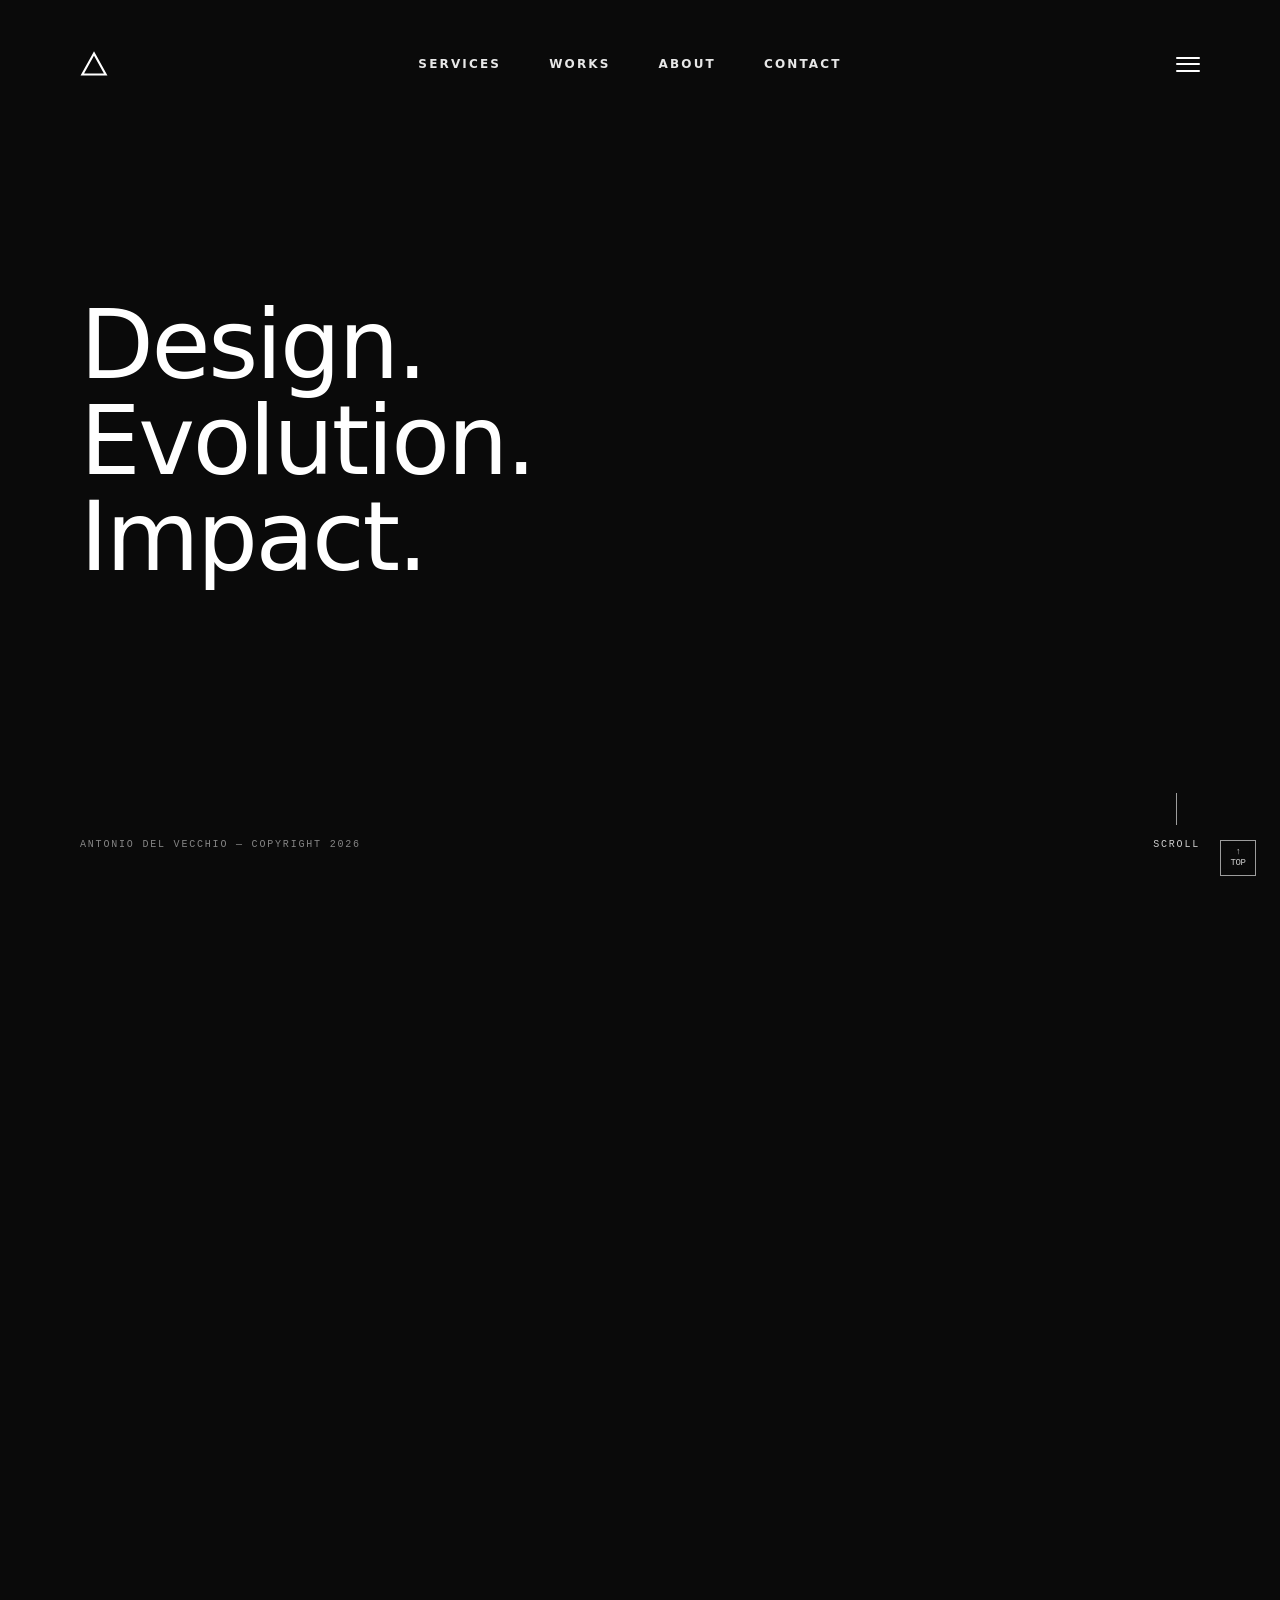
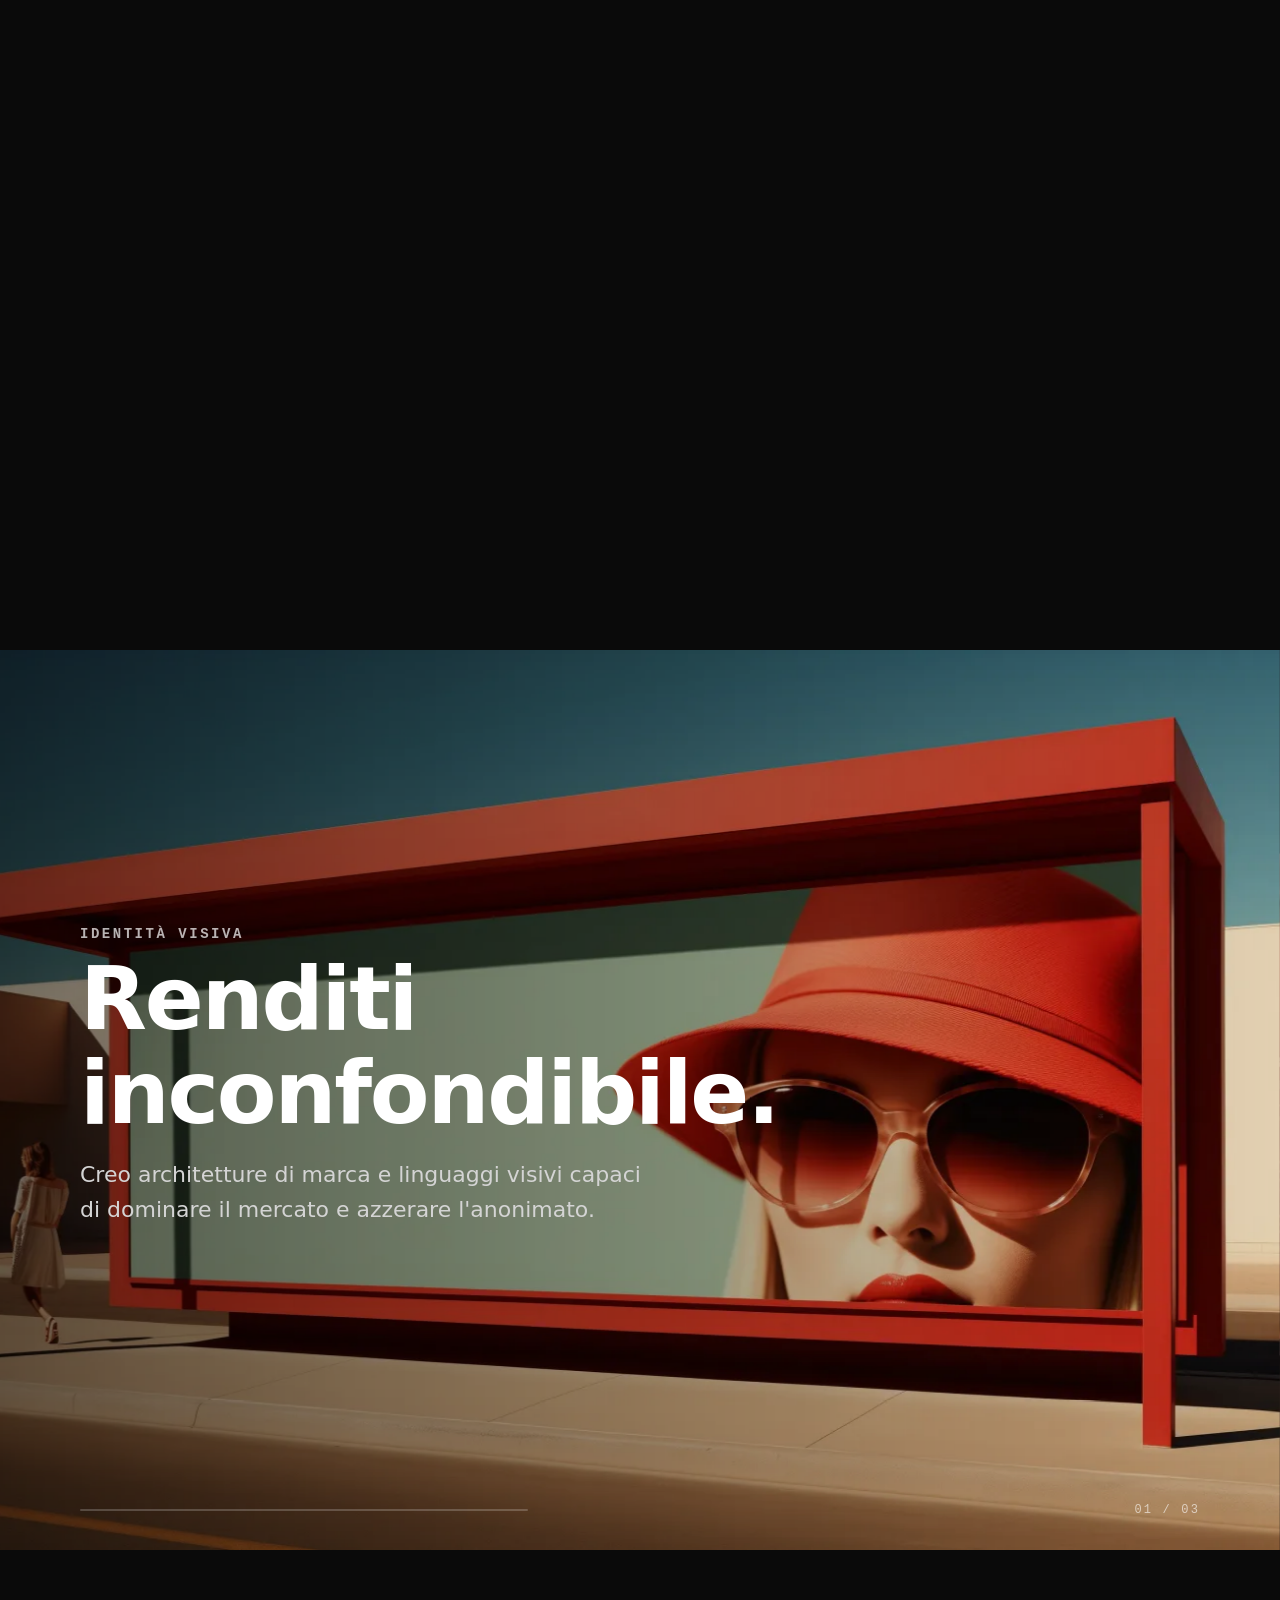
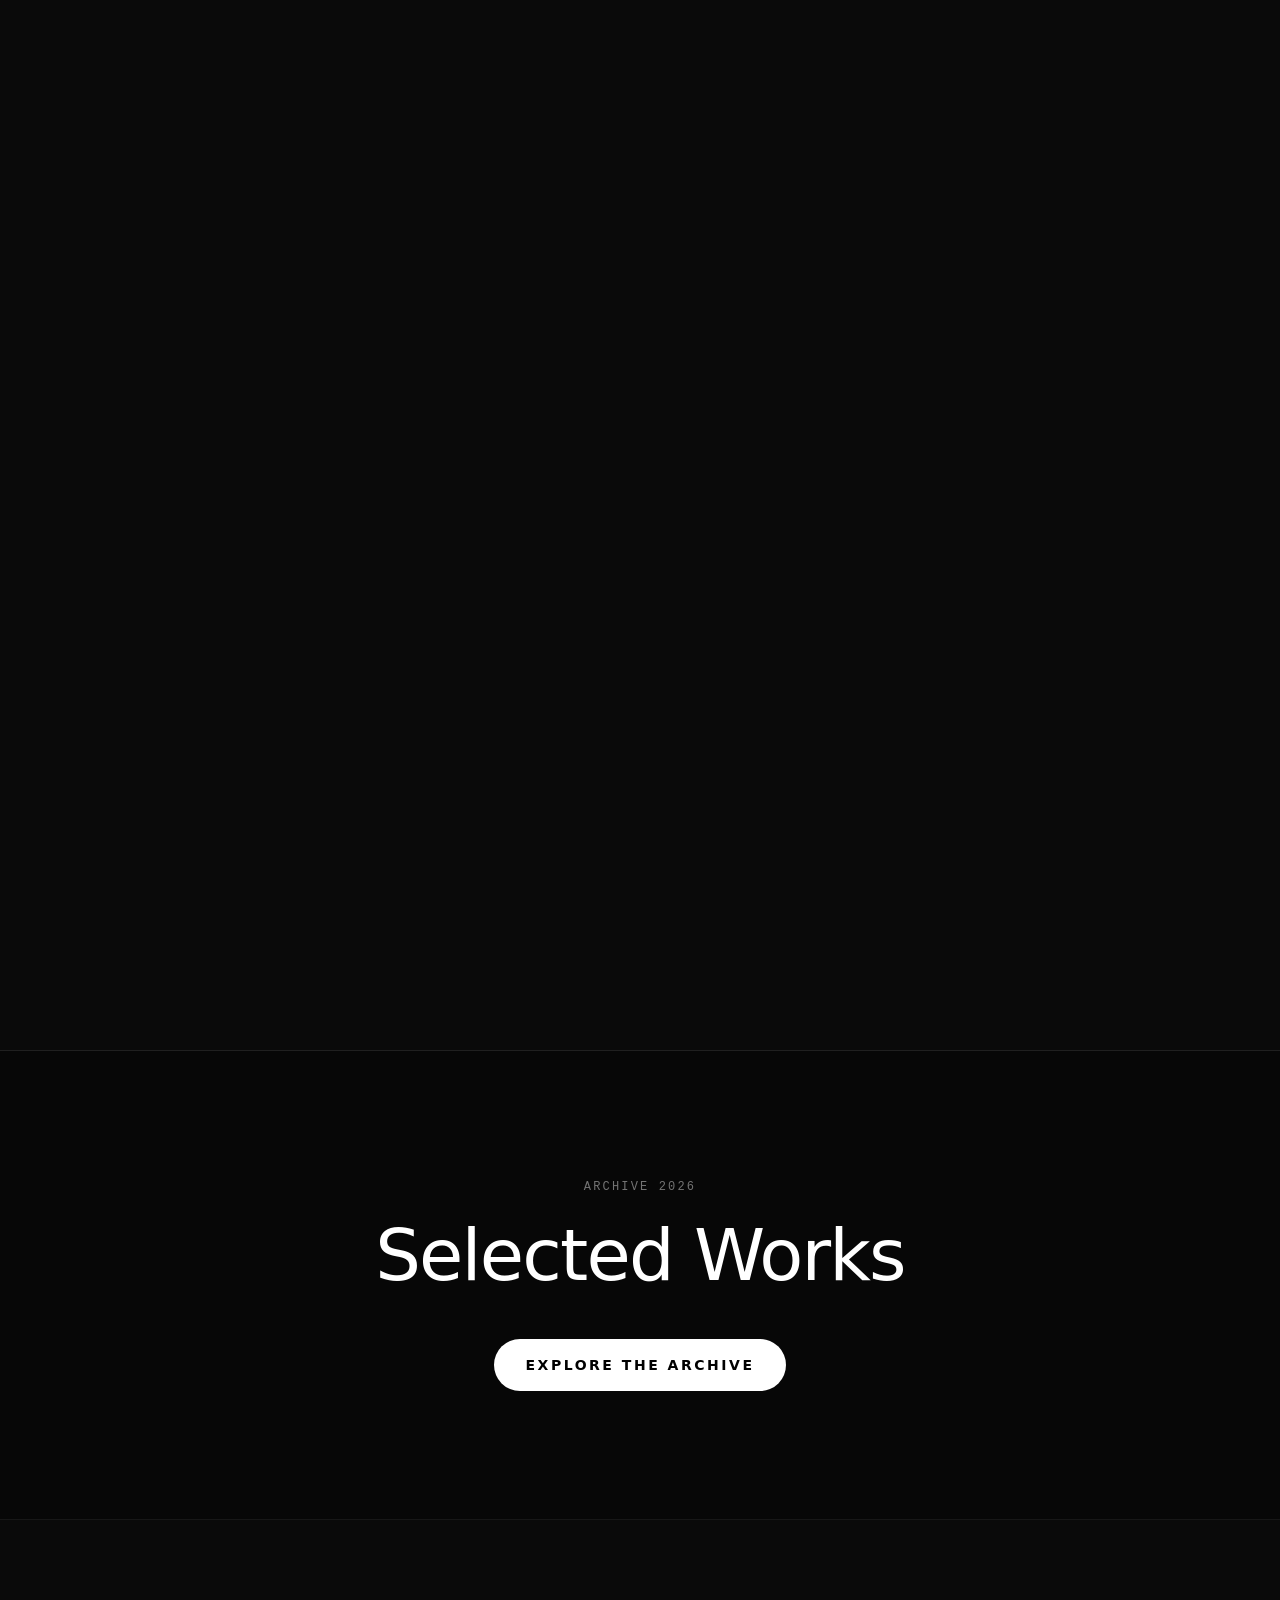
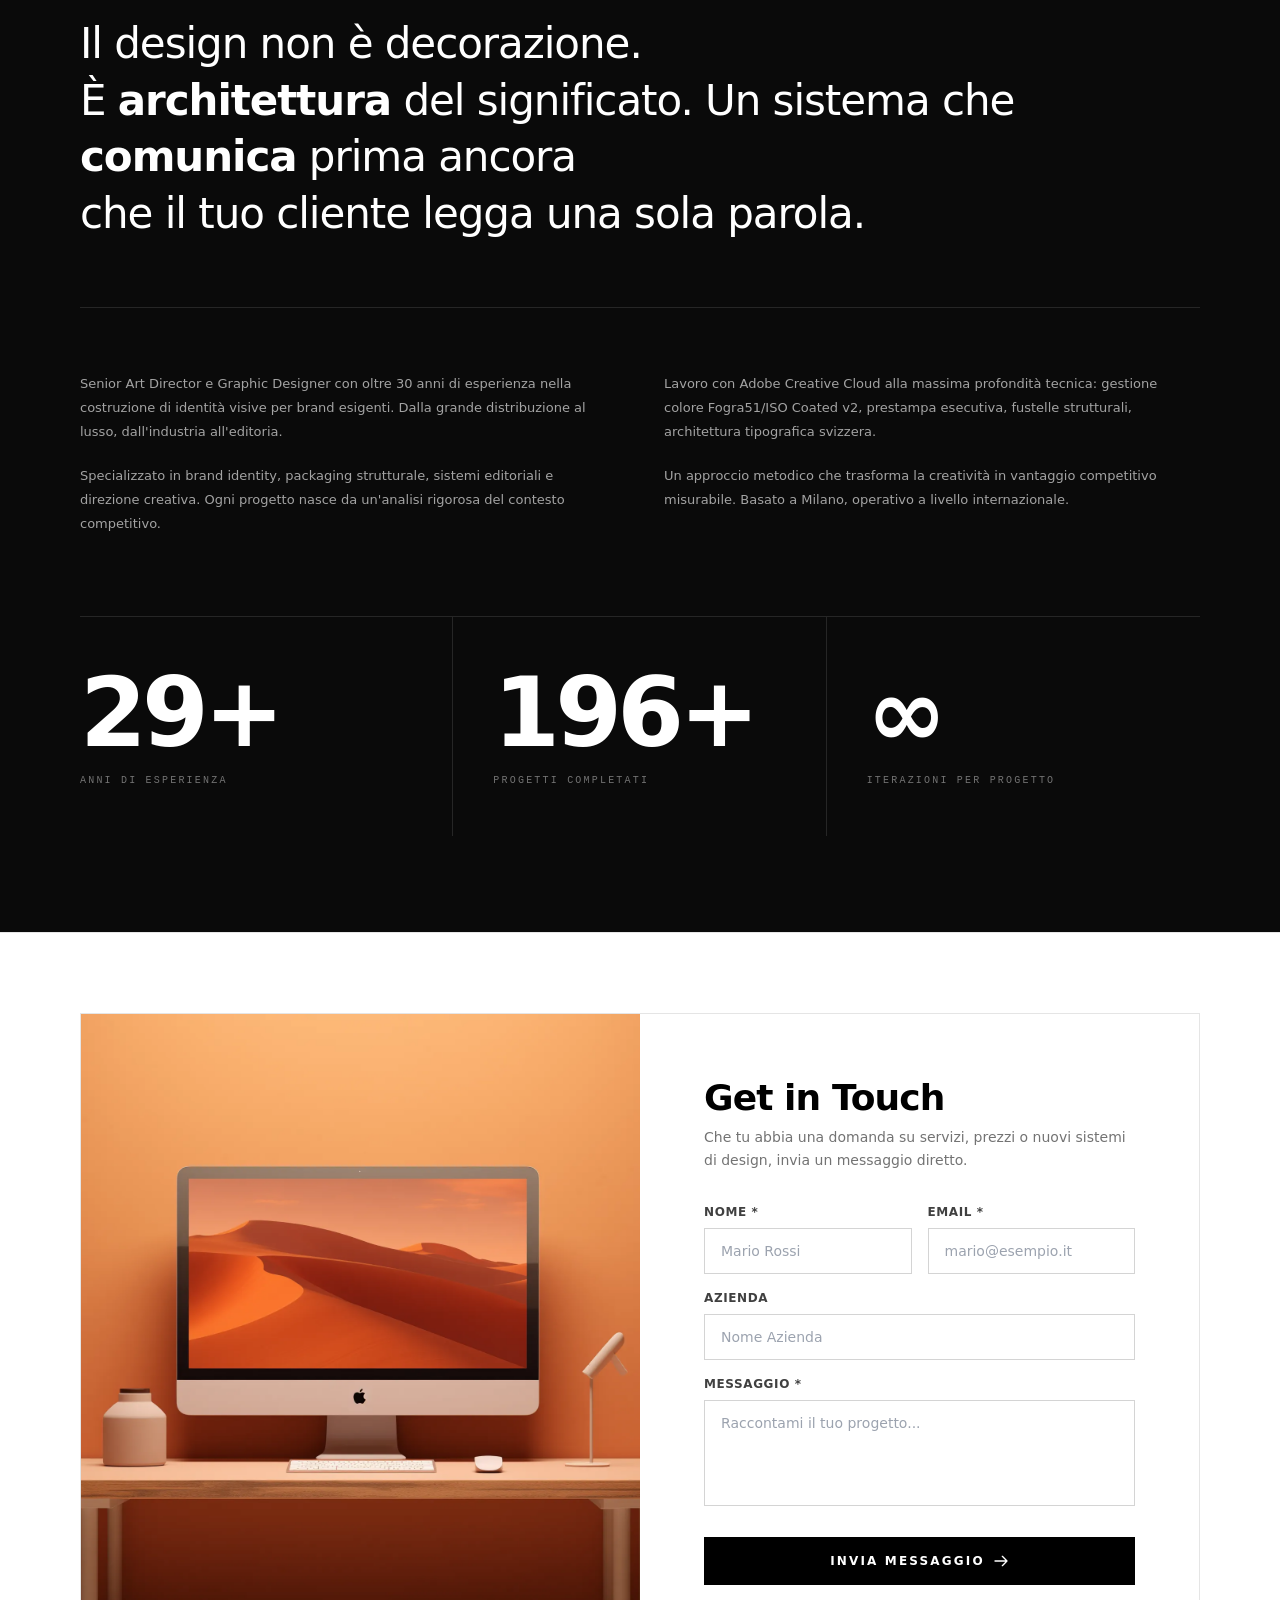
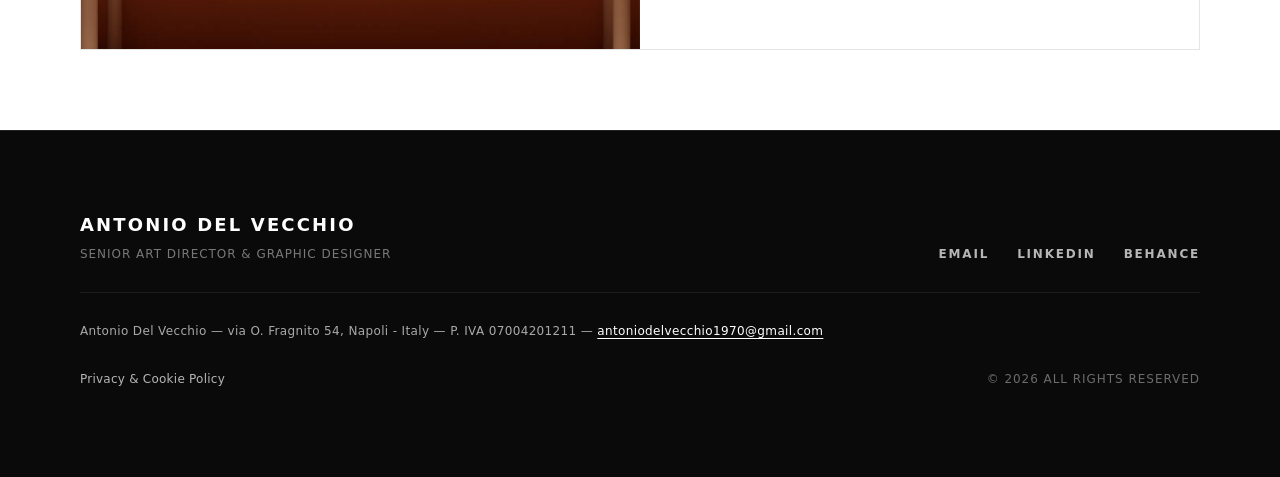
==== commit 4712e7c4: "revert: rollback index.html, main.js, CSS to b0a2541 (working hero state)" ====
--- a/index.html
+++ b/index.html
@@ -150,13 +150,13 @@
 
   </div>
 
-  <!-- ================= 1. HERO CANVAS SCROLL-SCRUB SECTION (250VH GSAP PIN) ================= -->
-  <div class="hero-scroll-wrapper relative w-full h-[250vh]">
+  <!-- ================= 1. ARCHITECTURAL CANVAS SEQUENCE HERO SECTION (250VH STICKY PIN) ================= -->
+  <div class="hero-sequence-container relative w-full h-[250vh]">
 
     <section
-      class="hero-section sticky top-0 left-0 w-full h-screen flex flex-col justify-between px-6 sm:px-8 lg:px-20 py-6 sm:py-8 overflow-hidden group">
-
-      <!-- HERO CANVAS (Frame Sequence Rendered via JS — NO <video>) -->
+      class="hero-sticky-container sticky top-0 left-0 w-full h-screen min-h-[560px] sm:min-h-[680px] flex flex-col justify-between px-6 sm:px-8 lg:px-20 py-6 sm:py-8 overflow-hidden group">
+
+      <!-- HERO CANVAS (59 FRAME SEQUENCE RENDERED AT 100% ORIGINAL VISUAL FIDELITY) -->
       <canvas id="hero-canvas" class="absolute inset-0 w-full h-full z-0 pointer-events-none"></canvas>
 
       <!-- TOP HEADER / OVERLAY NAVIGATION (Z-30) -->
@@ -189,16 +189,22 @@
 
       </header>
 
-      <!-- HERO OVERLAY HEADLINE ("Design. Evolution. Impact.") -->
+      <!-- HERO OVERLAY HEADLINE ("Design. Evolution. Impact.") WITH STATIONARY COLOR ROLL-OVER (Z-30) -->
       <div id="hero" class="w-full max-w-7xl mx-auto flex-1 flex flex-col justify-start pt-3 sm:pt-0 sm:justify-center items-start z-30 relative">
         <div class="space-y-4 sm:space-y-8">
+
+          <!-- H1 Headline (-15% on mobile: 41px vs 48px; preserved 7xl/8xl on desktop) -->
           <h1 class="text-[41px] sm:text-7xl lg:text-8xl font-light text-white tracking-tight leading-[1.06] select-none">
             <span class="hero-line-1">Design.</span><br />
             <span class="hero-line-2">Evolution.</span><br />
             <span class="hero-line-3 font-normal">Impact.</span>
           </h1>
-        </div>
-      </div>
+
+
+        </div>
+      </div>
+
+      <!-- SCROLL INDICATOR — desktop: bottom row -->
 
       <!-- Mobile COPYRIGHT (absolute bottom-center) -->
       <div class="sm:hidden absolute bottom-4 left-0 right-0 flex justify-center z-30 pointer-events-none">
@@ -212,6 +218,7 @@
         <div class="text-[10px] font-mono tracking-widest text-white/50 uppercase">
           ANTONIO DEL VECCHIO — COPYRIGHT 2026
         </div>
+
         <div class="flex flex-col items-center space-y-3 cursor-pointer">
           <div class="w-[1px] h-8 bg-white/60 scroll-indicator-line"></div>
           <span class="text-[10px] font-mono tracking-widest text-white/80 uppercase">SCROLL</span>
--- a/style.css
+++ b/style.css
@@ -1 +1 @@
-*,:after,:before{--tw-border-spacing-x:0;--tw-border-spacing-y:0;--tw-translate-x:0;--tw-translate-y:0;--tw-rotate:0;--tw-skew-x:0;--tw-skew-y:0;--tw-scale-x:1;--tw-scale-y:1;--tw-pan-x: ;--tw-pan-y: ;--tw-pinch-zoom: ;--tw-scroll-snap-strictness:proximity;--tw-gradient-from-position: ;--tw-gradient-via-position: ;--tw-gradient-to-position: ;--tw-ordinal: ;--tw-slashed-zero: ;--tw-numeric-figure: ;--tw-numeric-spacing: ;--tw-numeric-fraction: ;--tw-ring-inset: ;--tw-ring-offset-width:0px;--tw-ring-offset-color:#fff;--tw-ring-color:rgba(59,130,246,.5);--tw-ring-offset-shadow:0 0 #0000;--tw-ring-shadow:0 0 #0000;--tw-shadow:0 0 #0000;--tw-shadow-colored:0 0 #0000;--tw-blur: ;--tw-brightness: ;--tw-contrast: ;--tw-grayscale: ;--tw-hue-rotate: ;--tw-invert: ;--tw-saturate: ;--tw-sepia: ;--tw-drop-shadow: ;--tw-backdrop-blur: ;--tw-backdrop-brightness: ;--tw-backdrop-contrast: ;--tw-backdrop-grayscale: ;--tw-backdrop-hue-rotate: ;--tw-backdrop-invert: ;--tw-backdrop-opacity: ;--tw-backdrop-saturate: ;--tw-backdrop-sepia: ;--tw-contain-size: ;--tw-contain-layout: ;--tw-contain-paint: ;--tw-contain-style: }::backdrop{--tw-border-spacing-x:0;--tw-border-spacing-y:0;--tw-translate-x:0;--tw-translate-y:0;--tw-rotate:0;--tw-skew-x:0;--tw-skew-y:0;--tw-scale-x:1;--tw-scale-y:1;--tw-pan-x: ;--tw-pan-y: ;--tw-pinch-zoom: ;--tw-scroll-snap-strictness:proximity;--tw-gradient-from-position: ;--tw-gradient-via-position: ;--tw-gradient-to-position: ;--tw-ordinal: ;--tw-slashed-zero: ;--tw-numeric-figure: ;--tw-numeric-spacing: ;--tw-numeric-fraction: ;--tw-ring-inset: ;--tw-ring-offset-width:0px;--tw-ring-offset-color:#fff;--tw-ring-color:rgba(59,130,246,.5);--tw-ring-offset-shadow:0 0 #0000;--tw-ring-shadow:0 0 #0000;--tw-shadow:0 0 #0000;--tw-shadow-colored:0 0 #0000;--tw-blur: ;--tw-brightness: ;--tw-contrast: ;--tw-grayscale: ;--tw-hue-rotate: ;--tw-invert: ;--tw-saturate: ;--tw-sepia: ;--tw-drop-shadow: ;--tw-backdrop-blur: ;--tw-backdrop-brightness: ;--tw-backdrop-contrast: ;--tw-backdrop-grayscale: ;--tw-backdrop-hue-rotate: ;--tw-backdrop-invert: ;--tw-backdrop-opacity: ;--tw-backdrop-saturate: ;--tw-backdrop-sepia: ;--tw-contain-size: ;--tw-contain-layout: ;--tw-contain-paint: ;--tw-contain-style: }/*! tailwindcss v3.4.19 | MIT License | https://tailwindcss.com*/*,:after,:before{box-sizing:border-box;border:0 solid #e5e7eb}:after,:before{--tw-content:""}:host,html{line-height:1.5;-webkit-text-size-adjust:100%;-moz-tab-size:4;-o-tab-size:4;tab-size:4;font-family:system-ui,-apple-system,BlinkMacSystemFont,Helvetica Neue,sans-serif;font-feature-settings:normal;font-variation-settings:normal;-webkit-tap-highlight-color:transparent}body{margin:0;line-height:inherit}hr{height:0;color:inherit;border-top-width:1px}abbr:where([title]){-webkit-text-decoration:underline dotted;text-decoration:underline dotted}h1,h2,h3,h4,h5,h6{font-size:inherit;font-weight:inherit}a{color:inherit;text-decoration:inherit}b,strong{font-weight:bolder}code,kbd,pre,samp{font-family:ui-monospace,SFMono-Regular,Menlo,Monaco,Consolas,Liberation Mono,Courier New,monospace;font-feature-settings:normal;font-variation-settings:normal;font-size:1em}small{font-size:80%}sub,sup{font-size:75%;line-height:0;position:relative;vertical-align:baseline}sub{bottom:-.25em}sup{top:-.5em}table{text-indent:0;border-color:inherit;border-collapse:collapse}button,input,optgroup,select,textarea{font-family:inherit;font-feature-settings:inherit;font-variation-settings:inherit;font-size:100%;font-weight:inherit;line-height:inherit;letter-spacing:inherit;color:inherit;margin:0;padding:0}button,select{text-transform:none}button,input:where([type=button]),input:where([type=reset]),input:where([type=submit]){-webkit-appearance:button;background-color:transparent;background-image:none}:-moz-focusring{outline:auto}:-moz-ui-invalid{box-shadow:none}progress{vertical-align:baseline}::-webkit-inner-spin-button,::-webkit-outer-spin-button{height:auto}[type=search]{-webkit-appearance:textfield;outline-offset:-2px}::-webkit-search-decoration{-webkit-appearance:none}::-webkit-file-upload-button{-webkit-appearance:button;font:inherit}summary{display:list-item}blockquote,dd,dl,figure,h1,h2,h3,h4,h5,h6,hr,p,pre{margin:0}fieldset{margin:0}fieldset,legend{padding:0}menu,ol,ul{list-style:none;margin:0;padding:0}dialog{padding:0}textarea{resize:vertical}input::-moz-placeholder,textarea::-moz-placeholder{opacity:1;color:#9ca3af}input::placeholder,textarea::placeholder{opacity:1;color:#9ca3af}[role=button],button{cursor:pointer}:disabled{cursor:default}audio,canvas,embed,iframe,img,object,svg,video{display:block;vertical-align:middle}img,video{max-width:100%;height:auto}[hidden]:where(:not([hidden=until-found])){display:none}.container{width:100%}@media (min-width:640px){.container{max-width:640px}}@media (min-width:768px){.container{max-width:768px}}@media (min-width:1024px){.container{max-width:1024px}}@media (min-width:1280px){.container{max-width:1280px}}@media (min-width:1536px){.container{max-width:1536px}}.sr-only{position:absolute;width:1px;height:1px;padding:0;margin:-1px;overflow:hidden;clip:rect(0,0,0,0);white-space:nowrap;border-width:0}.pointer-events-none{pointer-events:none}.pointer-events-auto{pointer-events:auto}.invisible{visibility:hidden}.fixed{position:fixed}.absolute{position:absolute}.relative{position:relative}.sticky{position:sticky}.inset-0{inset:0}.bottom-4{bottom:1rem}.bottom-6{bottom:1.5rem}.bottom-8{bottom:2rem}.left-0{left:0}.right-0{right:0}.right-4{right:1rem}.right-6{right:1.5rem}.top-0{top:0}.top-4{top:1rem}.z-0{z-index:0}.z-10{z-index:10}.z-20{z-index:20}.z-30{z-index:30}.z-40{z-index:40}.z-50{z-index:50}.z-\[60\]{z-index:60}.col-span-12{grid-column:span 12/span 12}.mx-auto{margin-left:auto;margin-right:auto}.my-\[5px\]{margin-top:5px;margin-bottom:5px}.-mr-2{margin-right:-.5rem}.mb-0\.5{margin-bottom:.125rem}.mb-1{margin-bottom:.25rem}.mb-12{margin-bottom:3rem}.mb-16{margin-bottom:4rem}.mb-2{margin-bottom:.5rem}.mb-20{margin-bottom:5rem}.mb-24{margin-bottom:6rem}.mb-3{margin-bottom:.75rem}.mb-4{margin-bottom:1rem}.mb-6{margin-bottom:1.5rem}.mb-8{margin-bottom:2rem}.mr-6{margin-right:1.5rem}.mt-1{margin-top:.25rem}.mt-2{margin-top:.5rem}.mt-3{margin-top:.75rem}.mt-6{margin-top:1.5rem}.block{display:block}.flex{display:flex}.inline-flex{display:inline-flex}.grid{display:grid}.hidden{display:none}.h-10{height:2.5rem}.h-12{height:3rem}.h-3\.5{height:.875rem}.h-4{height:1rem}.h-5{height:1.25rem}.h-6{height:1.5rem}.h-7{height:1.75rem}.h-8{height:2rem}.h-9{height:2.25rem}.h-\[1\.5px\]{height:1.5px}.h-\[100dvh\]{height:100dvh}.h-\[250vh\]{height:250vh}.h-\[2px\]{height:2px}.h-\[400vh\]{height:400vh}.h-\[45\%\]{height:45%}.h-\[55\%\]{height:55%}.h-\[60vh\]{height:60vh}.h-\[90vh\]{height:90vh}.h-full{height:100%}.h-screen{height:100vh}.max-h-full{max-height:100%}.min-h-\[220px\]{min-height:220px}.min-h-\[320px\]{min-height:320px}.min-h-screen{min-height:100vh}.w-0{width:0}.w-10{width:2.5rem}.w-12{width:3rem}.w-3\.5{width:.875rem}.w-4{width:1rem}.w-5{width:1.25rem}.w-6{width:1.5rem}.w-7{width:1.75rem}.w-9{width:2.25rem}.w-\[1px\]{width:1px}.w-\[96vw\]{width:96vw}.w-full{width:100%}.max-w-2xl{max-width:42rem}.max-w-3xl{max-width:48rem}.max-w-4xl{max-width:56rem}.max-w-7xl{max-width:80rem}.max-w-\[1440px\]{max-width:1440px}.max-w-\[1872px\]{max-width:1872px}.max-w-full{max-width:100%}.max-w-md{max-width:28rem}.max-w-xl{max-width:36rem}.flex-1{flex:1 1 0%}.translate-y-0{--tw-translate-y:0px}.translate-y-0,.translate-y-\[115\%\]{transform:translate(var(--tw-translate-x),var(--tw-translate-y)) rotate(var(--tw-rotate)) skewX(var(--tw-skew-x)) skewY(var(--tw-skew-y)) scaleX(var(--tw-scale-x)) scaleY(var(--tw-scale-y))}.translate-y-\[115\%\]{--tw-translate-y:115%}.-rotate-45{--tw-rotate:-45deg}.-rotate-45,.rotate-45{transform:translate(var(--tw-translate-x),var(--tw-translate-y)) rotate(var(--tw-rotate)) skewX(var(--tw-skew-x)) skewY(var(--tw-skew-y)) scaleX(var(--tw-scale-x)) scaleY(var(--tw-scale-y))}.rotate-45{--tw-rotate:45deg}.scale-\[1\.15\]{--tw-scale-x:1.15;--tw-scale-y:1.15}.scale-\[1\.15\],.transform{transform:translate(var(--tw-translate-x),var(--tw-translate-y)) rotate(var(--tw-rotate)) skewX(var(--tw-skew-x)) skewY(var(--tw-skew-y)) scaleX(var(--tw-scale-x)) scaleY(var(--tw-scale-y))}@keyframes bounce{0%,to{transform:translateY(-25%);animation-timing-function:cubic-bezier(.8,0,1,1)}50%{transform:none;animation-timing-function:cubic-bezier(0,0,.2,1)}}.animate-bounce{animation:bounce 1s infinite}.cursor-pointer{cursor:pointer}.touch-manipulation{touch-action:manipulation}.select-none{-webkit-user-select:none;-moz-user-select:none;user-select:none}.resize-none{resize:none}.resize{resize:both}.snap-y{scroll-snap-type:y var(--tw-scroll-snap-strictness)}.snap-proximity{--tw-scroll-snap-strictness:proximity}.snap-center{scroll-snap-align:center}.scroll-mt-24{scroll-margin-top:6rem}.list-inside{list-style-position:inside}.list-disc{list-style-type:disc}.grid-cols-1{grid-template-columns:repeat(1,minmax(0,1fr))}.grid-cols-12{grid-template-columns:repeat(12,minmax(0,1fr))}.grid-cols-3{grid-template-columns:repeat(3,minmax(0,1fr))}.flex-col{flex-direction:column}.items-start{align-items:flex-start}.items-end{align-items:flex-end}.items-center{align-items:center}.items-baseline{align-items:baseline}.justify-start{justify-content:flex-start}.justify-center{justify-content:center}.justify-between{justify-content:space-between}.gap-12{gap:3rem}.gap-4{gap:1rem}.gap-8{gap:2rem}.gap-y-24{row-gap:6rem}.space-x-1>:not([hidden])~:not([hidden]){--tw-space-x-reverse:0;margin-right:calc(.25rem*var(--tw-space-x-reverse));margin-left:calc(.25rem*(1 - var(--tw-space-x-reverse)))}.space-x-1\.5>:not([hidden])~:not([hidden]){--tw-space-x-reverse:0;margin-right:calc(.375rem*var(--tw-space-x-reverse));margin-left:calc(.375rem*(1 - var(--tw-space-x-reverse)))}.space-x-12>:not([hidden])~:not([hidden]){--tw-space-x-reverse:0;margin-right:calc(3rem*var(--tw-space-x-reverse));margin-left:calc(3rem*(1 - var(--tw-space-x-reverse)))}.space-x-2>:not([hidden])~:not([hidden]){--tw-space-x-reverse:0;margin-right:calc(.5rem*var(--tw-space-x-reverse));margin-left:calc(.5rem*(1 - var(--tw-space-x-reverse)))}.space-x-3>:not([hidden])~:not([hidden]){--tw-space-x-reverse:0;margin-right:calc(.75rem*var(--tw-space-x-reverse));margin-left:calc(.75rem*(1 - var(--tw-space-x-reverse)))}.space-x-4>:not([hidden])~:not([hidden]){--tw-space-x-reverse:0;margin-right:calc(1rem*var(--tw-space-x-reverse));margin-left:calc(1rem*(1 - var(--tw-space-x-reverse)))}.space-x-6>:not([hidden])~:not([hidden]){--tw-space-x-reverse:0;margin-right:calc(1.5rem*var(--tw-space-x-reverse));margin-left:calc(1.5rem*(1 - var(--tw-space-x-reverse)))}.space-y-1>:not([hidden])~:not([hidden]){--tw-space-y-reverse:0;margin-top:calc(.25rem*(1 - var(--tw-space-y-reverse)));margin-bottom:calc(.25rem*var(--tw-space-y-reverse))}.space-y-1\.5>:not([hidden])~:not([hidden]){--tw-space-y-reverse:0;margin-top:calc(.375rem*(1 - var(--tw-space-y-reverse)));margin-bottom:calc(.375rem*var(--tw-space-y-reverse))}.space-y-12>:not([hidden])~:not([hidden]){--tw-space-y-reverse:0;margin-top:calc(3rem*(1 - var(--tw-space-y-reverse)));margin-bottom:calc(3rem*var(--tw-space-y-reverse))}.space-y-2>:not([hidden])~:not([hidden]){--tw-space-y-reverse:0;margin-top:calc(.5rem*(1 - var(--tw-space-y-reverse)));margin-bottom:calc(.5rem*var(--tw-space-y-reverse))}.space-y-3>:not([hidden])~:not([hidden]){--tw-space-y-reverse:0;margin-top:calc(.75rem*(1 - var(--tw-space-y-reverse)));margin-bottom:calc(.75rem*var(--tw-space-y-reverse))}.space-y-4>:not([hidden])~:not([hidden]){--tw-space-y-reverse:0;margin-top:calc(1rem*(1 - var(--tw-space-y-reverse)));margin-bottom:calc(1rem*var(--tw-space-y-reverse))}.space-y-5>:not([hidden])~:not([hidden]){--tw-space-y-reverse:0;margin-top:calc(1.25rem*(1 - var(--tw-space-y-reverse)));margin-bottom:calc(1.25rem*var(--tw-space-y-reverse))}.space-y-6>:not([hidden])~:not([hidden]){--tw-space-y-reverse:0;margin-top:calc(1.5rem*(1 - var(--tw-space-y-reverse)));margin-bottom:calc(1.5rem*var(--tw-space-y-reverse))}.divide-y>:not([hidden])~:not([hidden]){--tw-divide-y-reverse:0;border-top-width:calc(1px*(1 - var(--tw-divide-y-reverse)));border-bottom-width:calc(1px*var(--tw-divide-y-reverse))}.divide-white\/10>:not([hidden])~:not([hidden]){border-color:hsla(0,0%,100%,.1)}.overflow-hidden{overflow:hidden}.overflow-y-auto{overflow-y:auto}.scroll-smooth{scroll-behavior:smooth}.break-all{word-break:break-all}.rounded{border-radius:.25rem}.rounded-full{border-radius:9999px}.rounded-none{border-radius:0}.border{border-width:1px}.border-\[0\.5px\]{border-width:.5px}.border-b{border-bottom-width:1px}.border-r{border-right-width:1px}.border-t{border-top-width:1px}.border-amber-300{--tw-border-opacity:1;border-color:rgb(252 211 77/var(--tw-border-opacity,1))}.border-black{--tw-border-opacity:1;border-color:rgb(0 0 0/var(--tw-border-opacity,1))}.border-black\/10{border-color:rgba(0,0,0,.1)}.border-black\/90{border-color:rgba(0,0,0,.9)}.border-emerald-300{--tw-border-opacity:1;border-color:rgb(110 231 183/var(--tw-border-opacity,1))}.border-neutral-200{--tw-border-opacity:1;border-color:rgb(229 229 229/var(--tw-border-opacity,1))}.border-neutral-300{--tw-border-opacity:1;border-color:rgb(212 212 212/var(--tw-border-opacity,1))}.border-neutral-600\/80{border-color:rgba(82,82,82,.8)}.border-neutral-700\/80{border-color:rgba(64,64,64,.8)}.border-neutral-800{--tw-border-opacity:1;border-color:rgb(38 38 38/var(--tw-border-opacity,1))}.border-neutral-900{--tw-border-opacity:1;border-color:rgb(23 23 23/var(--tw-border-opacity,1))}.border-white\/10{border-color:hsla(0,0%,100%,.1)}.border-white\/5{border-color:hsla(0,0%,100%,.05)}.border-white\/60{border-color:hsla(0,0%,100%,.6)}.bg-\[\#050505\]{--tw-bg-opacity:1;background-color:rgb(5 5 5/var(--tw-bg-opacity,1))}.bg-\[\#070707\]{--tw-bg-opacity:1;background-color:rgb(7 7 7/var(--tw-bg-opacity,1))}.bg-\[\#0A0A0A\]{--tw-bg-opacity:1;background-color:rgb(10 10 10/var(--tw-bg-opacity,1))}.bg-\[\#121212\]{--tw-bg-opacity:1;background-color:rgb(18 18 18/var(--tw-bg-opacity,1))}.bg-\[\#141414\]{--tw-bg-opacity:1;background-color:rgb(20 20 20/var(--tw-bg-opacity,1))}.bg-amber-100{--tw-bg-opacity:1;background-color:rgb(254 243 199/var(--tw-bg-opacity,1))}.bg-black{--tw-bg-opacity:1;background-color:rgb(0 0 0/var(--tw-bg-opacity,1))}.bg-black\/5{background-color:rgba(0,0,0,.05)}.bg-black\/70{background-color:rgba(0,0,0,.7)}.bg-emerald-100{--tw-bg-opacity:1;background-color:rgb(209 250 229/var(--tw-bg-opacity,1))}.bg-lightBg{--tw-bg-opacity:1;background-color:rgb(255 255 255/var(--tw-bg-opacity,1))}.bg-neutral-100{--tw-bg-opacity:1;background-color:rgb(245 245 245/var(--tw-bg-opacity,1))}.bg-neutral-900{--tw-bg-opacity:1;background-color:rgb(23 23 23/var(--tw-bg-opacity,1))}.bg-neutral-900\/40{background-color:hsla(0,0%,9%,.4)}.bg-transparent{background-color:transparent}.bg-white{--tw-bg-opacity:1;background-color:rgb(255 255 255/var(--tw-bg-opacity,1))}.bg-white\/20{background-color:hsla(0,0%,100%,.2)}.bg-white\/60{background-color:hsla(0,0%,100%,.6)}.bg-\[radial-gradient\(ellipse_80\%_60\%_at_80\%_15\%\2c rgba\(226\2c 160\2c 102\2c 0\.05\)\2c transparent_70\%\)\]{background-image:radial-gradient(ellipse 80% 60% at 80% 15%,hsla(28,68%,64%,.05),transparent 70%)}.bg-gradient-to-r{background-image:linear-gradient(to right,var(--tw-gradient-stops))}.bg-gradient-to-tr{background-image:linear-gradient(to top right,var(--tw-gradient-stops))}.from-amber-500{--tw-gradient-from:#f59e0b var(--tw-gradient-from-position);--tw-gradient-to:rgba(245,158,11,0) var(--tw-gradient-to-position);--tw-gradient-stops:var(--tw-gradient-from),var(--tw-gradient-to)}.from-black\/50{--tw-gradient-from:rgba(0,0,0,.5) var(--tw-gradient-from-position);--tw-gradient-to:transparent var(--tw-gradient-to-position);--tw-gradient-stops:var(--tw-gradient-from),var(--tw-gradient-to)}.via-black\/25{--tw-gradient-to:transparent var(--tw-gradient-to-position);--tw-gradient-stops:var(--tw-gradient-from),rgba(0,0,0,.25) var(--tw-gradient-via-position),var(--tw-gradient-to)}.via-rose-500{--tw-gradient-to:rgba(244,63,94,0) var(--tw-gradient-to-position);--tw-gradient-stops:var(--tw-gradient-from),#f43f5e var(--tw-gradient-via-position),var(--tw-gradient-to)}.to-purple-600{--tw-gradient-to:#9333ea var(--tw-gradient-to-position)}.to-transparent{--tw-gradient-to:transparent var(--tw-gradient-to-position)}.fill-current{fill:currentColor}.object-contain{-o-object-fit:contain;object-fit:contain}.object-cover{-o-object-fit:cover;object-fit:cover}.p-2\.5{padding:.625rem}.p-3{padding:.75rem}.p-6{padding:1.5rem}.p-\[2px\]{padding:2px}.px-4{padding-left:1rem;padding-right:1rem}.px-6{padding-left:1.5rem;padding-right:1.5rem}.px-8{padding-left:2rem;padding-right:2rem}.py-1{padding-top:.25rem;padding-bottom:.25rem}.py-12{padding-top:3rem;padding-bottom:3rem}.py-16{padding-top:4rem;padding-bottom:4rem}.py-2{padding-top:.5rem;padding-bottom:.5rem}.py-20{padding-top:5rem;padding-bottom:5rem}.py-24{padding-top:6rem;padding-bottom:6rem}.py-3{padding-top:.75rem;padding-bottom:.75rem}.py-4{padding-top:1rem;padding-bottom:1rem}.py-6{padding-top:1.5rem;padding-bottom:1.5rem}.py-8{padding-top:2rem;padding-bottom:2rem}.pb-2{padding-bottom:.5rem}.pb-32{padding-bottom:8rem}.pb-4{padding-bottom:1rem}.pb-6{padding-bottom:1.5rem}.pb-8{padding-bottom:2rem}.pl-2{padding-left:.5rem}.pl-4{padding-left:1rem}.pr-4{padding-right:1rem}.pt-1{padding-top:.25rem}.pt-2{padding-top:.5rem}.pt-3{padding-top:.75rem}.pt-4{padding-top:1rem}.pt-40{padding-top:10rem}.pt-6{padding-top:1.5rem}.pt-8{padding-top:2rem}.text-left{text-align:left}.text-center{text-align:center}.font-mono{font-family:ui-monospace,SFMono-Regular,Menlo,Monaco,Consolas,Liberation Mono,Courier New,monospace}.font-sans{font-family:system-ui,-apple-system,BlinkMacSystemFont,Helvetica Neue,sans-serif}.text-3xl{font-size:1.875rem;line-height:2.25rem}.text-4xl{font-size:2.25rem;line-height:2.5rem}.text-\[10px\]{font-size:10px}.text-\[10vw\]{font-size:10vw}.text-\[11px\]{font-size:11px}.text-\[12vw\]{font-size:12vw}.text-\[13px\]{font-size:13px}.text-\[14px\]{font-size:14px}.text-\[15px\]{font-size:15px}.text-\[17px\]{font-size:17px}.text-\[19px\]{font-size:19px}.text-\[36px\]{font-size:36px}.text-\[41px\]{font-size:41px}.text-\[9px\]{font-size:9px}.text-\[clamp\(22px\2c 3\.5vw\2c 42px\)\]{font-size:clamp(22px,3.5vw,42px)}.text-\[clamp\(40px\2c 8vw\2c 96px\)\]{font-size:clamp(40px,8vw,96px)}.text-base{font-size:1rem;line-height:1.5rem}.text-lg{font-size:1.125rem;line-height:1.75rem}.text-sm{font-size:.875rem;line-height:1.25rem}.text-xl{font-size:1.25rem;line-height:1.75rem}.text-xs{font-size:.75rem;line-height:1rem}.font-black{font-weight:900}.font-bold{font-weight:700}.font-extrabold{font-weight:800}.font-light{font-weight:300}.font-medium{font-weight:500}.font-normal{font-weight:400}.font-semibold{font-weight:600}.uppercase{text-transform:uppercase}.italic{font-style:italic}.leading-\[0\.85\]{line-height:.85}.leading-\[0\.9\]{line-height:.9}.leading-\[1\.06\]{line-height:1.06}.leading-\[1\.08\]{line-height:1.08}.leading-\[1\.1\]{line-height:1.1}.leading-\[1\.2\]{line-height:1.2}.leading-\[1\.35\]{line-height:1.35}.leading-\[1\.3\]{line-height:1.3}.leading-\[1\.85\]{line-height:1.85}.leading-none{line-height:1}.leading-relaxed{line-height:1.625}.tracking-\[-0\.04em\]{letter-spacing:-.04em}.tracking-\[0\.05em\]{letter-spacing:.05em}.tracking-\[0\.22em\]{letter-spacing:.22em}.tracking-\[0\.25em\]{letter-spacing:.25em}.tracking-tight{letter-spacing:-.025em}.tracking-tighter{letter-spacing:-.05em}.tracking-wide{letter-spacing:.025em}.tracking-wider{letter-spacing:.05em}.tracking-widest{letter-spacing:.18em}.text-amber-800{--tw-text-opacity:1;color:rgb(146 64 14/var(--tw-text-opacity,1))}.text-black{--tw-text-opacity:1;color:rgb(0 0 0/var(--tw-text-opacity,1))}.text-black\/90{color:rgba(0,0,0,.9)}.text-emerald-800{--tw-text-opacity:1;color:rgb(6 95 70/var(--tw-text-opacity,1))}.text-neutral-200{--tw-text-opacity:1;color:rgb(229 229 229/var(--tw-text-opacity,1))}.text-neutral-300{--tw-text-opacity:1;color:rgb(212 212 212/var(--tw-text-opacity,1))}.text-neutral-400{--tw-text-opacity:1;color:rgb(163 163 163/var(--tw-text-opacity,1))}.text-neutral-500{--tw-text-opacity:1;color:rgb(115 115 115/var(--tw-text-opacity,1))}.text-neutral-600{--tw-text-opacity:1;color:rgb(82 82 82/var(--tw-text-opacity,1))}.text-neutral-700{--tw-text-opacity:1;color:rgb(64 64 64/var(--tw-text-opacity,1))}.text-neutral-800{--tw-text-opacity:1;color:rgb(38 38 38/var(--tw-text-opacity,1))}.text-sky-400{--tw-text-opacity:1;color:rgb(56 189 248/var(--tw-text-opacity,1))}.text-sky-500{--tw-text-opacity:1;color:rgb(14 165 233/var(--tw-text-opacity,1))}.text-white{--tw-text-opacity:1;color:rgb(255 255 255/var(--tw-text-opacity,1))}.text-white\/50{color:hsla(0,0%,100%,.5)}.text-white\/60{color:hsla(0,0%,100%,.6)}.text-white\/70{color:hsla(0,0%,100%,.7)}.text-white\/80{color:hsla(0,0%,100%,.8)}.text-white\/90{color:hsla(0,0%,100%,.9)}.underline{text-decoration-line:underline}.decoration-neutral-700{text-decoration-color:#404040}.underline-offset-4{text-underline-offset:4px}.antialiased{-webkit-font-smoothing:antialiased;-moz-osx-font-smoothing:grayscale}.opacity-0{opacity:0}.opacity-100{opacity:1}.shadow-\[0_0_80px_rgba\(0\2c 0\2c 0\2c 0\.95\)\]{--tw-shadow:0 0 80px rgba(0,0,0,.95);--tw-shadow-colored:0 0 80px var(--tw-shadow-color)}.shadow-\[0_0_80px_rgba\(0\2c 0\2c 0\2c 0\.95\)\],.shadow-lg{box-shadow:var(--tw-ring-offset-shadow,0 0 #0000),var(--tw-ring-shadow,0 0 #0000),var(--tw-shadow)}.shadow-lg{--tw-shadow:0 10px 15px -3px rgba(0,0,0,.1),0 4px 6px -4px rgba(0,0,0,.1);--tw-shadow-colored:0 10px 15px -3px var(--tw-shadow-color),0 4px 6px -4px var(--tw-shadow-color)}.drop-shadow-2xl{--tw-drop-shadow:drop-shadow(0 25px 25px rgba(0,0,0,.15));filter:var(--tw-blur) var(--tw-brightness) var(--tw-contrast) var(--tw-grayscale) var(--tw-hue-rotate) var(--tw-invert) var(--tw-saturate) var(--tw-sepia) var(--tw-drop-shadow)}.backdrop-blur-2xl{--tw-backdrop-blur:blur(40px)}.backdrop-blur-2xl,.backdrop-blur-sm{-webkit-backdrop-filter:var(--tw-backdrop-blur) var(--tw-backdrop-brightness) var(--tw-backdrop-contrast) var(--tw-backdrop-grayscale) var(--tw-backdrop-hue-rotate) var(--tw-backdrop-invert) var(--tw-backdrop-opacity) var(--tw-backdrop-saturate) var(--tw-backdrop-sepia);backdrop-filter:var(--tw-backdrop-blur) var(--tw-backdrop-brightness) var(--tw-backdrop-contrast) var(--tw-backdrop-grayscale) var(--tw-backdrop-hue-rotate) var(--tw-backdrop-invert) var(--tw-backdrop-opacity) var(--tw-backdrop-saturate) var(--tw-backdrop-sepia)}.backdrop-blur-sm{--tw-backdrop-blur:blur(4px)}.transition{transition-property:color,background-color,border-color,text-decoration-color,fill,stroke,opacity,box-shadow,transform,filter,-webkit-backdrop-filter;transition-property:color,background-color,border-color,text-decoration-color,fill,stroke,opacity,box-shadow,transform,filter,backdrop-filter;transition-property:color,background-color,border-color,text-decoration-color,fill,stroke,opacity,box-shadow,transform,filter,backdrop-filter,-webkit-backdrop-filter;transition-timing-function:cubic-bezier(.4,0,.2,1);transition-duration:.15s}.transition-all{transition-property:all;transition-timing-function:cubic-bezier(.4,0,.2,1);transition-duration:.15s}.transition-colors{transition-property:color,background-color,border-color,text-decoration-color,fill,stroke;transition-timing-function:cubic-bezier(.4,0,.2,1);transition-duration:.15s}.transition-opacity{transition-property:opacity;transition-timing-function:cubic-bezier(.4,0,.2,1);transition-duration:.15s}.transition-transform{transition-property:transform;transition-timing-function:cubic-bezier(.4,0,.2,1);transition-duration:.15s}.duration-300{transition-duration:.3s}.duration-500{transition-duration:.5s}.duration-75{transition-duration:75ms}.ease-\[cubic-bezier\(0\.16\2c 1\2c 0\.3\2c 1\)\]{transition-timing-function:cubic-bezier(.16,1,.3,1)}.ease-out{transition-timing-function:cubic-bezier(0,0,.2,1)}.will-change-transform{will-change:transform}html{scroll-behavior:auto}body{font-family:system-ui,-apple-system,BlinkMacSystemFont,Helvetica Neue,sans-serif;background-color:#0a0a0a;color:#fff;overflow-x:clip}.cap-sticky-container,.hero-section{position:sticky;top:0;will-change:transform}.hero-section{width:100%;height:100vh;overflow:hidden;background-color:#7649a3}#hero-canvas{will-change:transform;transform:translateZ(0)}@keyframes heroTextRevealOrganic{0%{opacity:0;filter:blur(6px);transform:translateY(32px) translateZ(0)}60%{filter:blur(0)}to{opacity:1;filter:blur(0);transform:translateY(0) translateZ(0)}}.hero-line-1,.hero-line-2,.hero-line-3{display:inline-block;opacity:0;color:#fff;cursor:default;-webkit-font-smoothing:antialiased;backface-visibility:hidden;will-change:opacity,color;transition:color .5s cubic-bezier(.16,1,.3,1),opacity .5s cubic-bezier(.16,1,.3,1)}.hero-line-1{animation:heroTextRevealOrganic 1.5s cubic-bezier(.16,1,.3,1) forwards;animation-delay:.25s}.hero-line-2{animation:heroTextRevealOrganic 1.5s cubic-bezier(.16,1,.3,1) forwards;animation-delay:.55s}.hero-line-3{animation:heroTextRevealOrganic 1.5s cubic-bezier(.16,1,.3,1) forwards;animation-delay:.85s}.hero-cta-reveal{opacity:0;animation:heroTextRevealOrganic 1.5s cubic-bezier(.16,1,.3,1) forwards;animation-delay:1.1s}.circle-cta-btn{transition:transform .5s cubic-bezier(.16,1,.3,1),border-color .5s cubic-bezier(.16,1,.3,1),opacity .5s cubic-bezier(.16,1,.3,1);background-color:transparent;color:#fff}.circle-cta-btn svg{transition:transform .4s cubic-bezier(.16,1,.3,1)}@media (hover:hover) and (pointer:fine){.circle-cta-btn:hover{background-color:transparent!important;color:#fff!important;box-shadow:none!important;transform:scale(1.08)}.circle-cta-btn:hover svg{transform:translateX(6px)}}.scroll-indicator-line{animation:scrollPulse 2.4s cubic-bezier(.4,0,.6,1) infinite}@keyframes scrollPulse{0%,to{transform:translateY(0);opacity:.5}50%{transform:translateY(6px);opacity:1}}.nav-link{position:relative}.nav-link:after{content:"";position:absolute;width:0;height:1px;bottom:-3px;left:0;background-color:currentColor;transition:width .35s cubic-bezier(.16,1,.3,1)}.nav-link:hover:after{width:100%}.cap-img{will-change:clip-path,transform;clip-path:inset(0 0 0 0);opacity:1!important}.cap-img,.cap-text-block{backface-visibility:hidden;-webkit-font-smoothing:antialiased;transform:translateZ(0)}.cap-text-block{will-change:opacity,transform}.editorial-card-img{transition:transform .7s cubic-bezier(.16,1,.3,1)}.editorial-card:hover .editorial-card-img{transform:scale(1.05)}.menu-toggle-btn{will-change:transform;touch-action:manipulation;-webkit-tap-highlight-color:transparent;-webkit-user-select:none;-moz-user-select:none;user-select:none}.menu-bar{transform-origin:center;will-change:transform,opacity;pointer-events:none}.menu-toggle-btn:not(.is-active):hover .menu-bar-2{transform:translateX(-3px)}.menu-toggle-btn.is-active .menu-bar-1{transform:translateY(6.5px) rotate(45deg)}.menu-toggle-btn.is-active .menu-bar-2{opacity:0;transform:scaleX(0)}.menu-toggle-btn.is-active .menu-bar-3{transform:translateY(-6.5px) rotate(-45deg)}#menu-overlay{will-change:transform,opacity;touch-action:none}#menu-links-list:hover .menu-link{opacity:.35}#menu-links-list:hover .menu-link:hover{opacity:1}.menu-link{transition:opacity .3s cubic-bezier(.16,1,.3,1)}.footer-legal{position:relative;z-index:20;width:100%;background-color:#0a0a0a;color:hsla(0,0%,100%,.65);border-top:1px solid hsla(0,0%,100%,.1);padding:4rem 1.5rem 4.5rem;font-family:system-ui,-apple-system,BlinkMacSystemFont,Helvetica Neue,sans-serif;font-size:.75rem;line-height:1.6;letter-spacing:.02em;box-sizing:border-box}@media (min-width:640px){.footer-legal{padding:4.5rem 2rem 5rem}}@media (min-width:1024px){.footer-legal{padding:5rem 5rem 5.5rem}}.footer-legal-inner{max-width:80rem;margin:0 auto;display:flex;flex-direction:column;gap:1.75rem}.footer-legal-header{display:flex;flex-direction:column;justify-content:space-between;align-items:flex-start;gap:1.5rem}@media (min-width:768px){.footer-legal-header{flex-direction:row;align-items:flex-end}}.footer-legal-name{font-size:1.125rem;font-weight:700;text-transform:uppercase;letter-spacing:.12em;color:#fff;margin:0 0 .35rem}.footer-legal-role{font-size:.75rem;color:hsla(0,0%,100%,.45);text-transform:uppercase;letter-spacing:.08em;font-weight:400;margin:0}.footer-legal-channels{display:flex;flex-wrap:wrap;gap:1.75rem;font-size:.75rem;font-weight:600;letter-spacing:.15em;text-transform:uppercase}.footer-legal-divider-line{width:100%;height:1px;background-color:hsla(0,0%,100%,.08)}.footer-legal-data{margin:0;font-family:system-ui,-apple-system,BlinkMacSystemFont,Helvetica Neue,monospace,sans-serif;font-size:.75rem;line-height:1.7;color:hsla(0,0%,100%,.65);letter-spacing:.03em;word-break:break-word}.footer-legal-nav{display:flex;flex-direction:column;gap:.75rem;font-size:.75rem}@media (min-width:640px){.footer-legal-nav{flex-direction:row;justify-content:space-between;align-items:center}}.footer-legal a{color:hsla(0,0%,100%,.7);text-decoration:none;transition:color .2s cubic-bezier(.16,1,.3,1),opacity .2s cubic-bezier(.16,1,.3,1);text-underline-offset:3px}.footer-legal a:hover{color:#fff;text-decoration:underline;opacity:1}.footer-legal a.footer-legal-mail{color:#fff;text-decoration:underline;text-underline-offset:3px}.footer-legal a.footer-legal-mail:hover{color:hsla(0,0%,100%,.8)}.footer-legal-copy{color:hsla(0,0%,100%,.4);font-size:.75rem;letter-spacing:.08em}.selection\:bg-black ::-moz-selection{--tw-bg-opacity:1;background-color:rgb(0 0 0/var(--tw-bg-opacity,1))}.selection\:bg-black ::selection{--tw-bg-opacity:1;background-color:rgb(0 0 0/var(--tw-bg-opacity,1))}.selection\:bg-white ::-moz-selection{--tw-bg-opacity:1;background-color:rgb(255 255 255/var(--tw-bg-opacity,1))}.selection\:bg-white ::selection{--tw-bg-opacity:1;background-color:rgb(255 255 255/var(--tw-bg-opacity,1))}.selection\:text-black ::-moz-selection{--tw-text-opacity:1;color:rgb(0 0 0/var(--tw-text-opacity,1))}.selection\:text-black ::selection{--tw-text-opacity:1;color:rgb(0 0 0/var(--tw-text-opacity,1))}.selection\:text-white ::-moz-selection{--tw-text-opacity:1;color:rgb(255 255 255/var(--tw-text-opacity,1))}.selection\:text-white ::selection{--tw-text-opacity:1;color:rgb(255 255 255/var(--tw-text-opacity,1))}.selection\:bg-black::-moz-selection{--tw-bg-opacity:1;background-color:rgb(0 0 0/var(--tw-bg-opacity,1))}.selection\:bg-black::selection{--tw-bg-opacity:1;background-color:rgb(0 0 0/var(--tw-bg-opacity,1))}.selection\:bg-white::-moz-selection{--tw-bg-opacity:1;background-color:rgb(255 255 255/var(--tw-bg-opacity,1))}.selection\:bg-white::selection{--tw-bg-opacity:1;background-color:rgb(255 255 255/var(--tw-bg-opacity,1))}.selection\:text-black::-moz-selection{--tw-text-opacity:1;color:rgb(0 0 0/var(--tw-text-opacity,1))}.selection\:text-black::selection{--tw-text-opacity:1;color:rgb(0 0 0/var(--tw-text-opacity,1))}.selection\:text-white::-moz-selection{--tw-text-opacity:1;color:rgb(255 255 255/var(--tw-text-opacity,1))}.selection\:text-white::selection{--tw-text-opacity:1;color:rgb(255 255 255/var(--tw-text-opacity,1))}.hover\:scale-105:hover{--tw-scale-x:1.05;--tw-scale-y:1.05;transform:translate(var(--tw-translate-x),var(--tw-translate-y)) rotate(var(--tw-rotate)) skewX(var(--tw-skew-x)) skewY(var(--tw-skew-y)) scaleX(var(--tw-scale-x)) scaleY(var(--tw-scale-y))}.hover\:border-\[0\.5px\]:hover{border-width:.5px}.hover\:border-black\/40:hover{border-color:rgba(0,0,0,.4)}.hover\:border-white\/15:hover{border-color:hsla(0,0%,100%,.15)}.hover\:bg-black:hover{--tw-bg-opacity:1;background-color:rgb(0 0 0/var(--tw-bg-opacity,1))}.hover\:bg-neutral-800:hover{--tw-bg-opacity:1;background-color:rgb(38 38 38/var(--tw-bg-opacity,1))}.hover\:text-\[\#E2A066\]:hover{--tw-text-opacity:1;color:rgb(226 160 102/var(--tw-text-opacity,1))}.hover\:text-black\/50:hover{color:rgba(0,0,0,.5)}.hover\:text-black\/60:hover{color:rgba(0,0,0,.6)}.hover\:text-neutral-300:hover{--tw-text-opacity:1;color:rgb(212 212 212/var(--tw-text-opacity,1))}.hover\:text-rose-500:hover{--tw-text-opacity:1;color:rgb(244 63 94/var(--tw-text-opacity,1))}.hover\:text-white:hover{--tw-text-opacity:1;color:rgb(255 255 255/var(--tw-text-opacity,1))}.hover\:text-white\/40:hover{color:hsla(0,0%,100%,.4)}.hover\:decoration-white:hover{text-decoration-color:#fff}.hover\:opacity-70:hover{opacity:.7}.hover\:opacity-80:hover{opacity:.8}.focus\:border-black:focus{--tw-border-opacity:1;border-color:rgb(0 0 0/var(--tw-border-opacity,1))}.focus\:outline-none:focus{outline:2px solid transparent;outline-offset:2px}.group:hover .group-hover\:-translate-y-0\.5{--tw-translate-y:-0.125rem}.group:hover .group-hover\:-translate-y-0\.5,.group:hover .group-hover\:translate-x-1{transform:translate(var(--tw-translate-x),var(--tw-translate-y)) rotate(var(--tw-rotate)) skewX(var(--tw-skew-x)) skewY(var(--tw-skew-y)) scaleX(var(--tw-scale-x)) scaleY(var(--tw-scale-y))}.group:hover .group-hover\:translate-x-1{--tw-translate-x:0.25rem}.group:hover .group-hover\:translate-x-3{--tw-translate-x:0.75rem}.group:hover .group-hover\:-rotate-90,.group:hover .group-hover\:translate-x-3{transform:translate(var(--tw-translate-x),var(--tw-translate-y)) rotate(var(--tw-rotate)) skewX(var(--tw-skew-x)) skewY(var(--tw-skew-y)) scaleX(var(--tw-scale-x)) scaleY(var(--tw-scale-y))}.group:hover .group-hover\:-rotate-90{--tw-rotate:-90deg}.group:hover .group-hover\:rotate-90{--tw-rotate:90deg;transform:translate(var(--tw-translate-x),var(--tw-translate-y)) rotate(var(--tw-rotate)) skewX(var(--tw-skew-x)) skewY(var(--tw-skew-y)) scaleX(var(--tw-scale-x)) scaleY(var(--tw-scale-y))}.group:hover .group-hover\:text-\[\#D67A53\]{--tw-text-opacity:1;color:rgb(214 122 83/var(--tw-text-opacity,1))}.group:hover .group-hover\:text-\[\#E2A066\]{--tw-text-opacity:1;color:rgb(226 160 102/var(--tw-text-opacity,1))}.group:hover .group-hover\:text-\[\#F5E6D3\]{--tw-text-opacity:1;color:rgb(245 230 211/var(--tw-text-opacity,1))}.group:hover .group-hover\:text-white{--tw-text-opacity:1;color:rgb(255 255 255/var(--tw-text-opacity,1))}@media (min-width:640px){.sm\:bottom-12{bottom:3rem}.sm\:block{display:block}.sm\:flex{display:flex}.sm\:hidden{display:none}.sm\:min-h-\[260px\]{min-height:260px}.sm\:min-h-\[400px\]{min-height:400px}.sm\:grid-cols-2{grid-template-columns:repeat(2,minmax(0,1fr))}.sm\:justify-center{justify-content:center}.sm\:space-x-8>:not([hidden])~:not([hidden]){--tw-space-x-reverse:0;margin-right:calc(2rem*var(--tw-space-x-reverse));margin-left:calc(2rem*(1 - var(--tw-space-x-reverse)))}.sm\:space-y-8>:not([hidden])~:not([hidden]){--tw-space-y-reverse:0;margin-top:calc(2rem*(1 - var(--tw-space-y-reverse)));margin-bottom:calc(2rem*var(--tw-space-y-reverse))}.sm\:p-12{padding:3rem}.sm\:p-6{padding:1.5rem}.sm\:px-10{padding-left:2.5rem;padding-right:2.5rem}.sm\:px-8{padding-left:2rem;padding-right:2rem}.sm\:py-12{padding-top:3rem;padding-bottom:3rem}.sm\:py-24{padding-top:6rem;padding-bottom:6rem}.sm\:py-32{padding-top:8rem;padding-bottom:8rem}.sm\:py-5{padding-top:1.25rem;padding-bottom:1.25rem}.sm\:py-8{padding-top:2rem;padding-bottom:2rem}.sm\:pl-10{padding-left:2.5rem}.sm\:pr-10{padding-right:2.5rem}.sm\:pt-0{padding-top:0}.sm\:text-4xl{font-size:2.25rem;line-height:2.5rem}.sm\:text-5xl{font-size:3rem;line-height:1}.sm\:text-6xl{font-size:3.75rem;line-height:1}.sm\:text-7xl{font-size:4.5rem;line-height:1}.sm\:text-\[10px\]{font-size:10px}.sm\:text-\[20px\]{font-size:20px}.sm\:text-\[73px\]{font-size:73px}.sm\:text-\[9vw\]{font-size:9vw}.sm\:text-base{font-size:1rem;line-height:1.5rem}.sm\:text-lg{font-size:1.125rem;line-height:1.75rem}.sm\:text-sm{font-size:.875rem;line-height:1.25rem}.sm\:text-xs{font-size:.75rem;line-height:1rem}}@media (min-width:768px){.md\:col-span-4{grid-column:span 4/span 4}.md\:col-span-8{grid-column:span 8/span 8}.md\:inline-block{display:inline-block}.md\:flex{display:flex}.md\:h-\[85vh\]{height:85vh}.md\:grid-cols-12{grid-template-columns:repeat(12,minmax(0,1fr))}.md\:grid-cols-2{grid-template-columns:repeat(2,minmax(0,1fr))}.md\:gap-8{gap:2rem}.md\:pl-12{padding-left:3rem}.md\:text-3xl{font-size:1.875rem;line-height:2.25rem}.md\:text-\[17px\]{font-size:17px}.md\:text-\[23px\]{font-size:23px}.md\:text-base{font-size:1rem;line-height:1.5rem}.md\:leading-\[1\.4\]{line-height:1.4}}@media (min-width:1024px){.lg\:col-span-10{grid-column:span 10/span 10}.lg\:col-span-2{grid-column:span 2/span 2}.lg\:col-span-4{grid-column:span 4/span 4}.lg\:col-span-8{grid-column:span 8/span 8}.lg\:mb-0{margin-bottom:0}.lg\:mb-32{margin-bottom:8rem}.lg\:mb-40{margin-bottom:10rem}.lg\:h-\[86vh\]{height:86vh}.lg\:h-full{height:100%}.lg\:w-\[28\%\]{width:28%}.lg\:w-\[72\%\]{width:72%}.lg\:grid-cols-12{grid-template-columns:repeat(12,minmax(0,1fr))}.lg\:grid-cols-2{grid-template-columns:repeat(2,minmax(0,1fr))}.lg\:flex-row{flex-direction:row}.lg\:gap-16{gap:4rem}.lg\:gap-y-40{row-gap:10rem}.lg\:border-l{border-left-width:1px}.lg\:border-t-0{border-top-width:0}.lg\:p-16{padding:4rem}.lg\:p-8{padding:2rem}.lg\:px-12{padding-left:3rem;padding-right:3rem}.lg\:px-20{padding-left:5rem;padding-right:5rem}.lg\:pl-12{padding-left:3rem}.lg\:pl-8{padding-left:2rem}.lg\:pt-0{padding-top:0}.lg\:text-4xl{font-size:2.25rem;line-height:2.5rem}.lg\:text-6xl{font-size:3.75rem;line-height:1}.lg\:text-7xl{font-size:4.5rem;line-height:1}.lg\:text-8xl{font-size:6rem;line-height:1}.lg\:text-\[100px\]{font-size:100px}.lg\:text-\[140px\]{font-size:140px}.lg\:text-\[22px\]{font-size:22px}.lg\:text-\[87px\]{font-size:87px}}+*,:after,:before{--tw-border-spacing-x:0;--tw-border-spacing-y:0;--tw-translate-x:0;--tw-translate-y:0;--tw-rotate:0;--tw-skew-x:0;--tw-skew-y:0;--tw-scale-x:1;--tw-scale-y:1;--tw-pan-x: ;--tw-pan-y: ;--tw-pinch-zoom: ;--tw-scroll-snap-strictness:proximity;--tw-gradient-from-position: ;--tw-gradient-via-position: ;--tw-gradient-to-position: ;--tw-ordinal: ;--tw-slashed-zero: ;--tw-numeric-figure: ;--tw-numeric-spacing: ;--tw-numeric-fraction: ;--tw-ring-inset: ;--tw-ring-offset-width:0px;--tw-ring-offset-color:#fff;--tw-ring-color:rgba(59,130,246,.5);--tw-ring-offset-shadow:0 0 #0000;--tw-ring-shadow:0 0 #0000;--tw-shadow:0 0 #0000;--tw-shadow-colored:0 0 #0000;--tw-blur: ;--tw-brightness: ;--tw-contrast: ;--tw-grayscale: ;--tw-hue-rotate: ;--tw-invert: ;--tw-saturate: ;--tw-sepia: ;--tw-drop-shadow: ;--tw-backdrop-blur: ;--tw-backdrop-brightness: ;--tw-backdrop-contrast: ;--tw-backdrop-grayscale: ;--tw-backdrop-hue-rotate: ;--tw-backdrop-invert: ;--tw-backdrop-opacity: ;--tw-backdrop-saturate: ;--tw-backdrop-sepia: ;--tw-contain-size: ;--tw-contain-layout: ;--tw-contain-paint: ;--tw-contain-style: }::backdrop{--tw-border-spacing-x:0;--tw-border-spacing-y:0;--tw-translate-x:0;--tw-translate-y:0;--tw-rotate:0;--tw-skew-x:0;--tw-skew-y:0;--tw-scale-x:1;--tw-scale-y:1;--tw-pan-x: ;--tw-pan-y: ;--tw-pinch-zoom: ;--tw-scroll-snap-strictness:proximity;--tw-gradient-from-position: ;--tw-gradient-via-position: ;--tw-gradient-to-position: ;--tw-ordinal: ;--tw-slashed-zero: ;--tw-numeric-figure: ;--tw-numeric-spacing: ;--tw-numeric-fraction: ;--tw-ring-inset: ;--tw-ring-offset-width:0px;--tw-ring-offset-color:#fff;--tw-ring-color:rgba(59,130,246,.5);--tw-ring-offset-shadow:0 0 #0000;--tw-ring-shadow:0 0 #0000;--tw-shadow:0 0 #0000;--tw-shadow-colored:0 0 #0000;--tw-blur: ;--tw-brightness: ;--tw-contrast: ;--tw-grayscale: ;--tw-hue-rotate: ;--tw-invert: ;--tw-saturate: ;--tw-sepia: ;--tw-drop-shadow: ;--tw-backdrop-blur: ;--tw-backdrop-brightness: ;--tw-backdrop-contrast: ;--tw-backdrop-grayscale: ;--tw-backdrop-hue-rotate: ;--tw-backdrop-invert: ;--tw-backdrop-opacity: ;--tw-backdrop-saturate: ;--tw-backdrop-sepia: ;--tw-contain-size: ;--tw-contain-layout: ;--tw-contain-paint: ;--tw-contain-style: }/*! tailwindcss v3.4.19 | MIT License | https://tailwindcss.com*/*,:after,:before{box-sizing:border-box;border:0 solid #e5e7eb}:after,:before{--tw-content:""}:host,html{line-height:1.5;-webkit-text-size-adjust:100%;-moz-tab-size:4;-o-tab-size:4;tab-size:4;font-family:system-ui,-apple-system,BlinkMacSystemFont,Helvetica Neue,sans-serif;font-feature-settings:normal;font-variation-settings:normal;-webkit-tap-highlight-color:transparent}body{margin:0;line-height:inherit}hr{height:0;color:inherit;border-top-width:1px}abbr:where([title]){-webkit-text-decoration:underline dotted;text-decoration:underline dotted}h1,h2,h3,h4,h5,h6{font-size:inherit;font-weight:inherit}a{color:inherit;text-decoration:inherit}b,strong{font-weight:bolder}code,kbd,pre,samp{font-family:ui-monospace,SFMono-Regular,Menlo,Monaco,Consolas,Liberation Mono,Courier New,monospace;font-feature-settings:normal;font-variation-settings:normal;font-size:1em}small{font-size:80%}sub,sup{font-size:75%;line-height:0;position:relative;vertical-align:baseline}sub{bottom:-.25em}sup{top:-.5em}table{text-indent:0;border-color:inherit;border-collapse:collapse}button,input,optgroup,select,textarea{font-family:inherit;font-feature-settings:inherit;font-variation-settings:inherit;font-size:100%;font-weight:inherit;line-height:inherit;letter-spacing:inherit;color:inherit;margin:0;padding:0}button,select{text-transform:none}button,input:where([type=button]),input:where([type=reset]),input:where([type=submit]){-webkit-appearance:button;background-color:transparent;background-image:none}:-moz-focusring{outline:auto}:-moz-ui-invalid{box-shadow:none}progress{vertical-align:baseline}::-webkit-inner-spin-button,::-webkit-outer-spin-button{height:auto}[type=search]{-webkit-appearance:textfield;outline-offset:-2px}::-webkit-search-decoration{-webkit-appearance:none}::-webkit-file-upload-button{-webkit-appearance:button;font:inherit}summary{display:list-item}blockquote,dd,dl,figure,h1,h2,h3,h4,h5,h6,hr,p,pre{margin:0}fieldset{margin:0}fieldset,legend{padding:0}menu,ol,ul{list-style:none;margin:0;padding:0}dialog{padding:0}textarea{resize:vertical}input::-moz-placeholder,textarea::-moz-placeholder{opacity:1;color:#9ca3af}input::placeholder,textarea::placeholder{opacity:1;color:#9ca3af}[role=button],button{cursor:pointer}:disabled{cursor:default}audio,canvas,embed,iframe,img,object,svg,video{display:block;vertical-align:middle}img,video{max-width:100%;height:auto}[hidden]:where(:not([hidden=until-found])){display:none}.container{width:100%}@media (min-width:640px){.container{max-width:640px}}@media (min-width:768px){.container{max-width:768px}}@media (min-width:1024px){.container{max-width:1024px}}@media (min-width:1280px){.container{max-width:1280px}}@media (min-width:1536px){.container{max-width:1536px}}.sr-only{position:absolute;width:1px;height:1px;padding:0;margin:-1px;overflow:hidden;clip:rect(0,0,0,0);white-space:nowrap;border-width:0}.pointer-events-none{pointer-events:none}.pointer-events-auto{pointer-events:auto}.invisible{visibility:hidden}.fixed{position:fixed}.absolute{position:absolute}.relative{position:relative}.sticky{position:sticky}.inset-0{inset:0}.bottom-4{bottom:1rem}.bottom-6{bottom:1.5rem}.bottom-8{bottom:2rem}.left-0{left:0}.right-0{right:0}.right-4{right:1rem}.right-6{right:1.5rem}.top-0{top:0}.top-4{top:1rem}.z-0{z-index:0}.z-10{z-index:10}.z-20{z-index:20}.z-30{z-index:30}.z-40{z-index:40}.z-50{z-index:50}.z-\[60\]{z-index:60}.col-span-12{grid-column:span 12/span 12}.mx-auto{margin-left:auto;margin-right:auto}.my-\[5px\]{margin-top:5px;margin-bottom:5px}.-mr-2{margin-right:-.5rem}.mb-0\.5{margin-bottom:.125rem}.mb-1{margin-bottom:.25rem}.mb-12{margin-bottom:3rem}.mb-16{margin-bottom:4rem}.mb-2{margin-bottom:.5rem}.mb-20{margin-bottom:5rem}.mb-24{margin-bottom:6rem}.mb-3{margin-bottom:.75rem}.mb-4{margin-bottom:1rem}.mb-6{margin-bottom:1.5rem}.mb-8{margin-bottom:2rem}.mr-6{margin-right:1.5rem}.mt-1{margin-top:.25rem}.mt-2{margin-top:.5rem}.mt-3{margin-top:.75rem}.mt-6{margin-top:1.5rem}.block{display:block}.flex{display:flex}.inline-flex{display:inline-flex}.grid{display:grid}.hidden{display:none}.h-10{height:2.5rem}.h-12{height:3rem}.h-3\.5{height:.875rem}.h-4{height:1rem}.h-5{height:1.25rem}.h-6{height:1.5rem}.h-7{height:1.75rem}.h-8{height:2rem}.h-9{height:2.25rem}.h-\[1\.5px\]{height:1.5px}.h-\[100dvh\]{height:100dvh}.h-\[250vh\]{height:250vh}.h-\[2px\]{height:2px}.h-\[400vh\]{height:400vh}.h-\[45\%\]{height:45%}.h-\[55\%\]{height:55%}.h-\[60vh\]{height:60vh}.h-\[90vh\]{height:90vh}.h-full{height:100%}.h-screen{height:100vh}.max-h-full{max-height:100%}.min-h-\[220px\]{min-height:220px}.min-h-\[320px\]{min-height:320px}.min-h-\[560px\]{min-height:560px}.min-h-screen{min-height:100vh}.w-0{width:0}.w-10{width:2.5rem}.w-12{width:3rem}.w-3\.5{width:.875rem}.w-4{width:1rem}.w-5{width:1.25rem}.w-6{width:1.5rem}.w-7{width:1.75rem}.w-9{width:2.25rem}.w-\[1px\]{width:1px}.w-\[96vw\]{width:96vw}.w-full{width:100%}.max-w-2xl{max-width:42rem}.max-w-3xl{max-width:48rem}.max-w-4xl{max-width:56rem}.max-w-7xl{max-width:80rem}.max-w-\[1440px\]{max-width:1440px}.max-w-\[1872px\]{max-width:1872px}.max-w-full{max-width:100%}.max-w-md{max-width:28rem}.max-w-xl{max-width:36rem}.flex-1{flex:1 1 0%}.translate-y-0{--tw-translate-y:0px}.translate-y-0,.translate-y-\[115\%\]{transform:translate(var(--tw-translate-x),var(--tw-translate-y)) rotate(var(--tw-rotate)) skewX(var(--tw-skew-x)) skewY(var(--tw-skew-y)) scaleX(var(--tw-scale-x)) scaleY(var(--tw-scale-y))}.translate-y-\[115\%\]{--tw-translate-y:115%}.-rotate-45{--tw-rotate:-45deg}.-rotate-45,.rotate-45{transform:translate(var(--tw-translate-x),var(--tw-translate-y)) rotate(var(--tw-rotate)) skewX(var(--tw-skew-x)) skewY(var(--tw-skew-y)) scaleX(var(--tw-scale-x)) scaleY(var(--tw-scale-y))}.rotate-45{--tw-rotate:45deg}.scale-\[1\.15\]{--tw-scale-x:1.15;--tw-scale-y:1.15}.scale-\[1\.15\],.transform{transform:translate(var(--tw-translate-x),var(--tw-translate-y)) rotate(var(--tw-rotate)) skewX(var(--tw-skew-x)) skewY(var(--tw-skew-y)) scaleX(var(--tw-scale-x)) scaleY(var(--tw-scale-y))}@keyframes bounce{0%,to{transform:translateY(-25%);animation-timing-function:cubic-bezier(.8,0,1,1)}50%{transform:none;animation-timing-function:cubic-bezier(0,0,.2,1)}}.animate-bounce{animation:bounce 1s infinite}.cursor-pointer{cursor:pointer}.touch-manipulation{touch-action:manipulation}.select-none{-webkit-user-select:none;-moz-user-select:none;user-select:none}.resize-none{resize:none}.resize{resize:both}.snap-y{scroll-snap-type:y var(--tw-scroll-snap-strictness)}.snap-proximity{--tw-scroll-snap-strictness:proximity}.snap-center{scroll-snap-align:center}.scroll-mt-24{scroll-margin-top:6rem}.list-inside{list-style-position:inside}.list-disc{list-style-type:disc}.grid-cols-1{grid-template-columns:repeat(1,minmax(0,1fr))}.grid-cols-12{grid-template-columns:repeat(12,minmax(0,1fr))}.grid-cols-3{grid-template-columns:repeat(3,minmax(0,1fr))}.flex-col{flex-direction:column}.items-start{align-items:flex-start}.items-end{align-items:flex-end}.items-center{align-items:center}.items-baseline{align-items:baseline}.justify-start{justify-content:flex-start}.justify-center{justify-content:center}.justify-between{justify-content:space-between}.gap-12{gap:3rem}.gap-4{gap:1rem}.gap-8{gap:2rem}.gap-y-24{row-gap:6rem}.space-x-1>:not([hidden])~:not([hidden]){--tw-space-x-reverse:0;margin-right:calc(.25rem*var(--tw-space-x-reverse));margin-left:calc(.25rem*(1 - var(--tw-space-x-reverse)))}.space-x-1\.5>:not([hidden])~:not([hidden]){--tw-space-x-reverse:0;margin-right:calc(.375rem*var(--tw-space-x-reverse));margin-left:calc(.375rem*(1 - var(--tw-space-x-reverse)))}.space-x-12>:not([hidden])~:not([hidden]){--tw-space-x-reverse:0;margin-right:calc(3rem*var(--tw-space-x-reverse));margin-left:calc(3rem*(1 - var(--tw-space-x-reverse)))}.space-x-2>:not([hidden])~:not([hidden]){--tw-space-x-reverse:0;margin-right:calc(.5rem*var(--tw-space-x-reverse));margin-left:calc(.5rem*(1 - var(--tw-space-x-reverse)))}.space-x-3>:not([hidden])~:not([hidden]){--tw-space-x-reverse:0;margin-right:calc(.75rem*var(--tw-space-x-reverse));margin-left:calc(.75rem*(1 - var(--tw-space-x-reverse)))}.space-x-4>:not([hidden])~:not([hidden]){--tw-space-x-reverse:0;margin-right:calc(1rem*var(--tw-space-x-reverse));margin-left:calc(1rem*(1 - var(--tw-space-x-reverse)))}.space-x-6>:not([hidden])~:not([hidden]){--tw-space-x-reverse:0;margin-right:calc(1.5rem*var(--tw-space-x-reverse));margin-left:calc(1.5rem*(1 - var(--tw-space-x-reverse)))}.space-y-1>:not([hidden])~:not([hidden]){--tw-space-y-reverse:0;margin-top:calc(.25rem*(1 - var(--tw-space-y-reverse)));margin-bottom:calc(.25rem*var(--tw-space-y-reverse))}.space-y-1\.5>:not([hidden])~:not([hidden]){--tw-space-y-reverse:0;margin-top:calc(.375rem*(1 - var(--tw-space-y-reverse)));margin-bottom:calc(.375rem*var(--tw-space-y-reverse))}.space-y-12>:not([hidden])~:not([hidden]){--tw-space-y-reverse:0;margin-top:calc(3rem*(1 - var(--tw-space-y-reverse)));margin-bottom:calc(3rem*var(--tw-space-y-reverse))}.space-y-2>:not([hidden])~:not([hidden]){--tw-space-y-reverse:0;margin-top:calc(.5rem*(1 - var(--tw-space-y-reverse)));margin-bottom:calc(.5rem*var(--tw-space-y-reverse))}.space-y-3>:not([hidden])~:not([hidden]){--tw-space-y-reverse:0;margin-top:calc(.75rem*(1 - var(--tw-space-y-reverse)));margin-bottom:calc(.75rem*var(--tw-space-y-reverse))}.space-y-4>:not([hidden])~:not([hidden]){--tw-space-y-reverse:0;margin-top:calc(1rem*(1 - var(--tw-space-y-reverse)));margin-bottom:calc(1rem*var(--tw-space-y-reverse))}.space-y-5>:not([hidden])~:not([hidden]){--tw-space-y-reverse:0;margin-top:calc(1.25rem*(1 - var(--tw-space-y-reverse)));margin-bottom:calc(1.25rem*var(--tw-space-y-reverse))}.space-y-6>:not([hidden])~:not([hidden]){--tw-space-y-reverse:0;margin-top:calc(1.5rem*(1 - var(--tw-space-y-reverse)));margin-bottom:calc(1.5rem*var(--tw-space-y-reverse))}.divide-y>:not([hidden])~:not([hidden]){--tw-divide-y-reverse:0;border-top-width:calc(1px*(1 - var(--tw-divide-y-reverse)));border-bottom-width:calc(1px*var(--tw-divide-y-reverse))}.divide-white\/10>:not([hidden])~:not([hidden]){border-color:hsla(0,0%,100%,.1)}.overflow-hidden{overflow:hidden}.overflow-y-auto{overflow-y:auto}.scroll-smooth{scroll-behavior:smooth}.break-all{word-break:break-all}.rounded{border-radius:.25rem}.rounded-full{border-radius:9999px}.rounded-none{border-radius:0}.border{border-width:1px}.border-\[0\.5px\]{border-width:.5px}.border-b{border-bottom-width:1px}.border-r{border-right-width:1px}.border-t{border-top-width:1px}.border-amber-300{--tw-border-opacity:1;border-color:rgb(252 211 77/var(--tw-border-opacity,1))}.border-black{--tw-border-opacity:1;border-color:rgb(0 0 0/var(--tw-border-opacity,1))}.border-black\/10{border-color:rgba(0,0,0,.1)}.border-black\/90{border-color:rgba(0,0,0,.9)}.border-emerald-300{--tw-border-opacity:1;border-color:rgb(110 231 183/var(--tw-border-opacity,1))}.border-neutral-200{--tw-border-opacity:1;border-color:rgb(229 229 229/var(--tw-border-opacity,1))}.border-neutral-300{--tw-border-opacity:1;border-color:rgb(212 212 212/var(--tw-border-opacity,1))}.border-neutral-600\/80{border-color:rgba(82,82,82,.8)}.border-neutral-700\/80{border-color:rgba(64,64,64,.8)}.border-neutral-800{--tw-border-opacity:1;border-color:rgb(38 38 38/var(--tw-border-opacity,1))}.border-neutral-900{--tw-border-opacity:1;border-color:rgb(23 23 23/var(--tw-border-opacity,1))}.border-white\/10{border-color:hsla(0,0%,100%,.1)}.border-white\/5{border-color:hsla(0,0%,100%,.05)}.border-white\/60{border-color:hsla(0,0%,100%,.6)}.bg-\[\#050505\]{--tw-bg-opacity:1;background-color:rgb(5 5 5/var(--tw-bg-opacity,1))}.bg-\[\#070707\]{--tw-bg-opacity:1;background-color:rgb(7 7 7/var(--tw-bg-opacity,1))}.bg-\[\#0A0A0A\]{--tw-bg-opacity:1;background-color:rgb(10 10 10/var(--tw-bg-opacity,1))}.bg-\[\#121212\]{--tw-bg-opacity:1;background-color:rgb(18 18 18/var(--tw-bg-opacity,1))}.bg-\[\#141414\]{--tw-bg-opacity:1;background-color:rgb(20 20 20/var(--tw-bg-opacity,1))}.bg-amber-100{--tw-bg-opacity:1;background-color:rgb(254 243 199/var(--tw-bg-opacity,1))}.bg-black{--tw-bg-opacity:1;background-color:rgb(0 0 0/var(--tw-bg-opacity,1))}.bg-black\/5{background-color:rgba(0,0,0,.05)}.bg-black\/70{background-color:rgba(0,0,0,.7)}.bg-emerald-100{--tw-bg-opacity:1;background-color:rgb(209 250 229/var(--tw-bg-opacity,1))}.bg-lightBg{--tw-bg-opacity:1;background-color:rgb(255 255 255/var(--tw-bg-opacity,1))}.bg-neutral-100{--tw-bg-opacity:1;background-color:rgb(245 245 245/var(--tw-bg-opacity,1))}.bg-neutral-900{--tw-bg-opacity:1;background-color:rgb(23 23 23/var(--tw-bg-opacity,1))}.bg-neutral-900\/40{background-color:hsla(0,0%,9%,.4)}.bg-transparent{background-color:transparent}.bg-white{--tw-bg-opacity:1;background-color:rgb(255 255 255/var(--tw-bg-opacity,1))}.bg-white\/20{background-color:hsla(0,0%,100%,.2)}.bg-white\/60{background-color:hsla(0,0%,100%,.6)}.bg-\[radial-gradient\(ellipse_80\%_60\%_at_80\%_15\%\2c rgba\(226\2c 160\2c 102\2c 0\.05\)\2c transparent_70\%\)\]{background-image:radial-gradient(ellipse 80% 60% at 80% 15%,hsla(28,68%,64%,.05),transparent 70%)}.bg-gradient-to-r{background-image:linear-gradient(to right,var(--tw-gradient-stops))}.bg-gradient-to-tr{background-image:linear-gradient(to top right,var(--tw-gradient-stops))}.from-amber-500{--tw-gradient-from:#f59e0b var(--tw-gradient-from-position);--tw-gradient-to:rgba(245,158,11,0) var(--tw-gradient-to-position);--tw-gradient-stops:var(--tw-gradient-from),var(--tw-gradient-to)}.from-black\/50{--tw-gradient-from:rgba(0,0,0,.5) var(--tw-gradient-from-position);--tw-gradient-to:transparent var(--tw-gradient-to-position);--tw-gradient-stops:var(--tw-gradient-from),var(--tw-gradient-to)}.via-black\/25{--tw-gradient-to:transparent var(--tw-gradient-to-position);--tw-gradient-stops:var(--tw-gradient-from),rgba(0,0,0,.25) var(--tw-gradient-via-position),var(--tw-gradient-to)}.via-rose-500{--tw-gradient-to:rgba(244,63,94,0) var(--tw-gradient-to-position);--tw-gradient-stops:var(--tw-gradient-from),#f43f5e var(--tw-gradient-via-position),var(--tw-gradient-to)}.to-purple-600{--tw-gradient-to:#9333ea var(--tw-gradient-to-position)}.to-transparent{--tw-gradient-to:transparent var(--tw-gradient-to-position)}.fill-current{fill:currentColor}.object-contain{-o-object-fit:contain;object-fit:contain}.object-cover{-o-object-fit:cover;object-fit:cover}.p-2\.5{padding:.625rem}.p-3{padding:.75rem}.p-6{padding:1.5rem}.p-\[2px\]{padding:2px}.px-4{padding-left:1rem;padding-right:1rem}.px-6{padding-left:1.5rem;padding-right:1.5rem}.px-8{padding-left:2rem;padding-right:2rem}.py-1{padding-top:.25rem;padding-bottom:.25rem}.py-12{padding-top:3rem;padding-bottom:3rem}.py-16{padding-top:4rem;padding-bottom:4rem}.py-2{padding-top:.5rem;padding-bottom:.5rem}.py-20{padding-top:5rem;padding-bottom:5rem}.py-24{padding-top:6rem;padding-bottom:6rem}.py-3{padding-top:.75rem;padding-bottom:.75rem}.py-4{padding-top:1rem;padding-bottom:1rem}.py-6{padding-top:1.5rem;padding-bottom:1.5rem}.py-8{padding-top:2rem;padding-bottom:2rem}.pb-2{padding-bottom:.5rem}.pb-32{padding-bottom:8rem}.pb-4{padding-bottom:1rem}.pb-6{padding-bottom:1.5rem}.pb-8{padding-bottom:2rem}.pl-2{padding-left:.5rem}.pl-4{padding-left:1rem}.pr-4{padding-right:1rem}.pt-1{padding-top:.25rem}.pt-2{padding-top:.5rem}.pt-3{padding-top:.75rem}.pt-4{padding-top:1rem}.pt-40{padding-top:10rem}.pt-6{padding-top:1.5rem}.pt-8{padding-top:2rem}.text-left{text-align:left}.text-center{text-align:center}.font-mono{font-family:ui-monospace,SFMono-Regular,Menlo,Monaco,Consolas,Liberation Mono,Courier New,monospace}.font-sans{font-family:system-ui,-apple-system,BlinkMacSystemFont,Helvetica Neue,sans-serif}.text-3xl{font-size:1.875rem;line-height:2.25rem}.text-4xl{font-size:2.25rem;line-height:2.5rem}.text-\[10px\]{font-size:10px}.text-\[10vw\]{font-size:10vw}.text-\[11px\]{font-size:11px}.text-\[12vw\]{font-size:12vw}.text-\[13px\]{font-size:13px}.text-\[14px\]{font-size:14px}.text-\[15px\]{font-size:15px}.text-\[17px\]{font-size:17px}.text-\[19px\]{font-size:19px}.text-\[36px\]{font-size:36px}.text-\[41px\]{font-size:41px}.text-\[9px\]{font-size:9px}.text-\[clamp\(22px\2c 3\.5vw\2c 42px\)\]{font-size:clamp(22px,3.5vw,42px)}.text-\[clamp\(40px\2c 8vw\2c 96px\)\]{font-size:clamp(40px,8vw,96px)}.text-base{font-size:1rem;line-height:1.5rem}.text-lg{font-size:1.125rem;line-height:1.75rem}.text-sm{font-size:.875rem;line-height:1.25rem}.text-xl{font-size:1.25rem;line-height:1.75rem}.text-xs{font-size:.75rem;line-height:1rem}.font-black{font-weight:900}.font-bold{font-weight:700}.font-extrabold{font-weight:800}.font-light{font-weight:300}.font-medium{font-weight:500}.font-normal{font-weight:400}.font-semibold{font-weight:600}.uppercase{text-transform:uppercase}.italic{font-style:italic}.leading-\[0\.85\]{line-height:.85}.leading-\[0\.9\]{line-height:.9}.leading-\[1\.06\]{line-height:1.06}.leading-\[1\.08\]{line-height:1.08}.leading-\[1\.1\]{line-height:1.1}.leading-\[1\.2\]{line-height:1.2}.leading-\[1\.35\]{line-height:1.35}.leading-\[1\.3\]{line-height:1.3}.leading-\[1\.85\]{line-height:1.85}.leading-none{line-height:1}.leading-relaxed{line-height:1.625}.tracking-\[-0\.04em\]{letter-spacing:-.04em}.tracking-\[0\.05em\]{letter-spacing:.05em}.tracking-\[0\.22em\]{letter-spacing:.22em}.tracking-\[0\.25em\]{letter-spacing:.25em}.tracking-tight{letter-spacing:-.025em}.tracking-tighter{letter-spacing:-.05em}.tracking-wide{letter-spacing:.025em}.tracking-wider{letter-spacing:.05em}.tracking-widest{letter-spacing:.18em}.text-amber-800{--tw-text-opacity:1;color:rgb(146 64 14/var(--tw-text-opacity,1))}.text-black{--tw-text-opacity:1;color:rgb(0 0 0/var(--tw-text-opacity,1))}.text-black\/90{color:rgba(0,0,0,.9)}.text-emerald-800{--tw-text-opacity:1;color:rgb(6 95 70/var(--tw-text-opacity,1))}.text-neutral-200{--tw-text-opacity:1;color:rgb(229 229 229/var(--tw-text-opacity,1))}.text-neutral-300{--tw-text-opacity:1;color:rgb(212 212 212/var(--tw-text-opacity,1))}.text-neutral-400{--tw-text-opacity:1;color:rgb(163 163 163/var(--tw-text-opacity,1))}.text-neutral-500{--tw-text-opacity:1;color:rgb(115 115 115/var(--tw-text-opacity,1))}.text-neutral-600{--tw-text-opacity:1;color:rgb(82 82 82/var(--tw-text-opacity,1))}.text-neutral-700{--tw-text-opacity:1;color:rgb(64 64 64/var(--tw-text-opacity,1))}.text-neutral-800{--tw-text-opacity:1;color:rgb(38 38 38/var(--tw-text-opacity,1))}.text-sky-400{--tw-text-opacity:1;color:rgb(56 189 248/var(--tw-text-opacity,1))}.text-sky-500{--tw-text-opacity:1;color:rgb(14 165 233/var(--tw-text-opacity,1))}.text-white{--tw-text-opacity:1;color:rgb(255 255 255/var(--tw-text-opacity,1))}.text-white\/50{color:hsla(0,0%,100%,.5)}.text-white\/60{color:hsla(0,0%,100%,.6)}.text-white\/70{color:hsla(0,0%,100%,.7)}.text-white\/80{color:hsla(0,0%,100%,.8)}.text-white\/90{color:hsla(0,0%,100%,.9)}.underline{text-decoration-line:underline}.decoration-neutral-700{text-decoration-color:#404040}.underline-offset-4{text-underline-offset:4px}.antialiased{-webkit-font-smoothing:antialiased;-moz-osx-font-smoothing:grayscale}.opacity-0{opacity:0}.opacity-100{opacity:1}.shadow-\[0_0_80px_rgba\(0\2c 0\2c 0\2c 0\.95\)\]{--tw-shadow:0 0 80px rgba(0,0,0,.95);--tw-shadow-colored:0 0 80px var(--tw-shadow-color)}.shadow-\[0_0_80px_rgba\(0\2c 0\2c 0\2c 0\.95\)\],.shadow-lg{box-shadow:var(--tw-ring-offset-shadow,0 0 #0000),var(--tw-ring-shadow,0 0 #0000),var(--tw-shadow)}.shadow-lg{--tw-shadow:0 10px 15px -3px rgba(0,0,0,.1),0 4px 6px -4px rgba(0,0,0,.1);--tw-shadow-colored:0 10px 15px -3px var(--tw-shadow-color),0 4px 6px -4px var(--tw-shadow-color)}.drop-shadow-2xl{--tw-drop-shadow:drop-shadow(0 25px 25px rgba(0,0,0,.15))}.drop-shadow-2xl,.filter{filter:var(--tw-blur) var(--tw-brightness) var(--tw-contrast) var(--tw-grayscale) var(--tw-hue-rotate) var(--tw-invert) var(--tw-saturate) var(--tw-sepia) var(--tw-drop-shadow)}.backdrop-blur-2xl{--tw-backdrop-blur:blur(40px)}.backdrop-blur-2xl,.backdrop-blur-sm{-webkit-backdrop-filter:var(--tw-backdrop-blur) var(--tw-backdrop-brightness) var(--tw-backdrop-contrast) var(--tw-backdrop-grayscale) var(--tw-backdrop-hue-rotate) var(--tw-backdrop-invert) var(--tw-backdrop-opacity) var(--tw-backdrop-saturate) var(--tw-backdrop-sepia);backdrop-filter:var(--tw-backdrop-blur) var(--tw-backdrop-brightness) var(--tw-backdrop-contrast) var(--tw-backdrop-grayscale) var(--tw-backdrop-hue-rotate) var(--tw-backdrop-invert) var(--tw-backdrop-opacity) var(--tw-backdrop-saturate) var(--tw-backdrop-sepia)}.backdrop-blur-sm{--tw-backdrop-blur:blur(4px)}.transition{transition-property:color,background-color,border-color,text-decoration-color,fill,stroke,opacity,box-shadow,transform,filter,-webkit-backdrop-filter;transition-property:color,background-color,border-color,text-decoration-color,fill,stroke,opacity,box-shadow,transform,filter,backdrop-filter;transition-property:color,background-color,border-color,text-decoration-color,fill,stroke,opacity,box-shadow,transform,filter,backdrop-filter,-webkit-backdrop-filter;transition-timing-function:cubic-bezier(.4,0,.2,1);transition-duration:.15s}.transition-all{transition-property:all;transition-timing-function:cubic-bezier(.4,0,.2,1);transition-duration:.15s}.transition-colors{transition-property:color,background-color,border-color,text-decoration-color,fill,stroke;transition-timing-function:cubic-bezier(.4,0,.2,1);transition-duration:.15s}.transition-opacity{transition-property:opacity;transition-timing-function:cubic-bezier(.4,0,.2,1);transition-duration:.15s}.transition-transform{transition-property:transform;transition-timing-function:cubic-bezier(.4,0,.2,1);transition-duration:.15s}.duration-300{transition-duration:.3s}.duration-500{transition-duration:.5s}.duration-75{transition-duration:75ms}.ease-\[cubic-bezier\(0\.16\2c 1\2c 0\.3\2c 1\)\]{transition-timing-function:cubic-bezier(.16,1,.3,1)}.ease-out{transition-timing-function:cubic-bezier(0,0,.2,1)}.will-change-transform{will-change:transform}html{scroll-behavior:auto}body{font-family:system-ui,-apple-system,BlinkMacSystemFont,Helvetica Neue,sans-serif;background-color:#0a0a0a;color:#fff;overflow-x:clip}.cap-sticky-container,.hero-sticky-container{position:sticky;top:0;will-change:transform}#hero-canvas{will-change:transform;transform:translateZ(0)}@keyframes heroTextRevealOrganic{0%{opacity:0;filter:blur(6px);transform:translateY(32px) translateZ(0)}60%{filter:blur(0)}to{opacity:1;filter:blur(0);transform:translateY(0) translateZ(0)}}.hero-line-1,.hero-line-2,.hero-line-3{display:inline-block;opacity:0;color:#fff;cursor:default;-webkit-font-smoothing:antialiased;backface-visibility:hidden;will-change:opacity,color;transition:color .5s cubic-bezier(.16,1,.3,1),opacity .5s cubic-bezier(.16,1,.3,1)}.hero-line-1{animation:heroTextRevealOrganic 1.5s cubic-bezier(.16,1,.3,1) forwards;animation-delay:.25s}.hero-line-2{animation:heroTextRevealOrganic 1.5s cubic-bezier(.16,1,.3,1) forwards;animation-delay:.55s}.hero-line-3{animation:heroTextRevealOrganic 1.5s cubic-bezier(.16,1,.3,1) forwards;animation-delay:.85s}.hero-cta-reveal{opacity:0;animation:heroTextRevealOrganic 1.5s cubic-bezier(.16,1,.3,1) forwards;animation-delay:1.1s}.circle-cta-btn{transition:transform .5s cubic-bezier(.16,1,.3,1),border-color .5s cubic-bezier(.16,1,.3,1),opacity .5s cubic-bezier(.16,1,.3,1);background-color:transparent;color:#fff}.circle-cta-btn svg{transition:transform .4s cubic-bezier(.16,1,.3,1)}@media (hover:hover) and (pointer:fine){.circle-cta-btn:hover{background-color:transparent!important;color:#fff!important;box-shadow:none!important;transform:scale(1.08)}.circle-cta-btn:hover svg{transform:translateX(6px)}}.scroll-indicator-line{animation:scrollPulse 2.4s cubic-bezier(.4,0,.6,1) infinite}@keyframes scrollPulse{0%,to{transform:translateY(0);opacity:.5}50%{transform:translateY(6px);opacity:1}}.nav-link{position:relative}.nav-link:after{content:"";position:absolute;width:0;height:1px;bottom:-3px;left:0;background-color:currentColor;transition:width .35s cubic-bezier(.16,1,.3,1)}.nav-link:hover:after{width:100%}.cap-img{will-change:clip-path,transform;clip-path:inset(0 0 0 0);opacity:1!important}.cap-img,.cap-text-block{backface-visibility:hidden;-webkit-font-smoothing:antialiased;transform:translateZ(0)}.cap-text-block{will-change:opacity,transform}.editorial-card-img{transition:transform .7s cubic-bezier(.16,1,.3,1)}.editorial-card:hover .editorial-card-img{transform:scale(1.05)}.menu-toggle-btn{will-change:transform;touch-action:manipulation;-webkit-tap-highlight-color:transparent;-webkit-user-select:none;-moz-user-select:none;user-select:none}.menu-bar{transform-origin:center;will-change:transform,opacity;pointer-events:none}.menu-toggle-btn:not(.is-active):hover .menu-bar-2{transform:translateX(-3px)}.menu-toggle-btn.is-active .menu-bar-1{transform:translateY(6.5px) rotate(45deg)}.menu-toggle-btn.is-active .menu-bar-2{opacity:0;transform:scaleX(0)}.menu-toggle-btn.is-active .menu-bar-3{transform:translateY(-6.5px) rotate(-45deg)}#menu-overlay{will-change:transform,opacity;touch-action:none}#menu-links-list:hover .menu-link{opacity:.35}#menu-links-list:hover .menu-link:hover{opacity:1}.menu-link{transition:opacity .3s cubic-bezier(.16,1,.3,1)}.footer-legal{position:relative;z-index:20;width:100%;background-color:#0a0a0a;color:hsla(0,0%,100%,.65);border-top:1px solid hsla(0,0%,100%,.1);padding:4rem 1.5rem 4.5rem;font-family:system-ui,-apple-system,BlinkMacSystemFont,Helvetica Neue,sans-serif;font-size:.75rem;line-height:1.6;letter-spacing:.02em;box-sizing:border-box}@media (min-width:640px){.footer-legal{padding:4.5rem 2rem 5rem}}@media (min-width:1024px){.footer-legal{padding:5rem 5rem 5.5rem}}.footer-legal-inner{max-width:80rem;margin:0 auto;display:flex;flex-direction:column;gap:1.75rem}.footer-legal-header{display:flex;flex-direction:column;justify-content:space-between;align-items:flex-start;gap:1.5rem}@media (min-width:768px){.footer-legal-header{flex-direction:row;align-items:flex-end}}.footer-legal-name{font-size:1.125rem;font-weight:700;text-transform:uppercase;letter-spacing:.12em;color:#fff;margin:0 0 .35rem}.footer-legal-role{font-size:.75rem;color:hsla(0,0%,100%,.45);text-transform:uppercase;letter-spacing:.08em;font-weight:400;margin:0}.footer-legal-channels{display:flex;flex-wrap:wrap;gap:1.75rem;font-size:.75rem;font-weight:600;letter-spacing:.15em;text-transform:uppercase}.footer-legal-divider-line{width:100%;height:1px;background-color:hsla(0,0%,100%,.08)}.footer-legal-data{margin:0;font-family:system-ui,-apple-system,BlinkMacSystemFont,Helvetica Neue,monospace,sans-serif;font-size:.75rem;line-height:1.7;color:hsla(0,0%,100%,.65);letter-spacing:.03em;word-break:break-word}.footer-legal-nav{display:flex;flex-direction:column;gap:.75rem;font-size:.75rem}@media (min-width:640px){.footer-legal-nav{flex-direction:row;justify-content:space-between;align-items:center}}.footer-legal a{color:hsla(0,0%,100%,.7);text-decoration:none;transition:color .2s cubic-bezier(.16,1,.3,1),opacity .2s cubic-bezier(.16,1,.3,1);text-underline-offset:3px}.footer-legal a:hover{color:#fff;text-decoration:underline;opacity:1}.footer-legal a.footer-legal-mail{color:#fff;text-decoration:underline;text-underline-offset:3px}.footer-legal a.footer-legal-mail:hover{color:hsla(0,0%,100%,.8)}.footer-legal-copy{color:hsla(0,0%,100%,.4);font-size:.75rem;letter-spacing:.08em}.selection\:bg-black ::-moz-selection{--tw-bg-opacity:1;background-color:rgb(0 0 0/var(--tw-bg-opacity,1))}.selection\:bg-black ::selection{--tw-bg-opacity:1;background-color:rgb(0 0 0/var(--tw-bg-opacity,1))}.selection\:bg-white ::-moz-selection{--tw-bg-opacity:1;background-color:rgb(255 255 255/var(--tw-bg-opacity,1))}.selection\:bg-white ::selection{--tw-bg-opacity:1;background-color:rgb(255 255 255/var(--tw-bg-opacity,1))}.selection\:text-black ::-moz-selection{--tw-text-opacity:1;color:rgb(0 0 0/var(--tw-text-opacity,1))}.selection\:text-black ::selection{--tw-text-opacity:1;color:rgb(0 0 0/var(--tw-text-opacity,1))}.selection\:text-white ::-moz-selection{--tw-text-opacity:1;color:rgb(255 255 255/var(--tw-text-opacity,1))}.selection\:text-white ::selection{--tw-text-opacity:1;color:rgb(255 255 255/var(--tw-text-opacity,1))}.selection\:bg-black::-moz-selection{--tw-bg-opacity:1;background-color:rgb(0 0 0/var(--tw-bg-opacity,1))}.selection\:bg-black::selection{--tw-bg-opacity:1;background-color:rgb(0 0 0/var(--tw-bg-opacity,1))}.selection\:bg-white::-moz-selection{--tw-bg-opacity:1;background-color:rgb(255 255 255/var(--tw-bg-opacity,1))}.selection\:bg-white::selection{--tw-bg-opacity:1;background-color:rgb(255 255 255/var(--tw-bg-opacity,1))}.selection\:text-black::-moz-selection{--tw-text-opacity:1;color:rgb(0 0 0/var(--tw-text-opacity,1))}.selection\:text-black::selection{--tw-text-opacity:1;color:rgb(0 0 0/var(--tw-text-opacity,1))}.selection\:text-white::-moz-selection{--tw-text-opacity:1;color:rgb(255 255 255/var(--tw-text-opacity,1))}.selection\:text-white::selection{--tw-text-opacity:1;color:rgb(255 255 255/var(--tw-text-opacity,1))}.hover\:scale-105:hover{--tw-scale-x:1.05;--tw-scale-y:1.05;transform:translate(var(--tw-translate-x),var(--tw-translate-y)) rotate(var(--tw-rotate)) skewX(var(--tw-skew-x)) skewY(var(--tw-skew-y)) scaleX(var(--tw-scale-x)) scaleY(var(--tw-scale-y))}.hover\:border-\[0\.5px\]:hover{border-width:.5px}.hover\:border-black\/40:hover{border-color:rgba(0,0,0,.4)}.hover\:border-white\/15:hover{border-color:hsla(0,0%,100%,.15)}.hover\:bg-black:hover{--tw-bg-opacity:1;background-color:rgb(0 0 0/var(--tw-bg-opacity,1))}.hover\:bg-neutral-800:hover{--tw-bg-opacity:1;background-color:rgb(38 38 38/var(--tw-bg-opacity,1))}.hover\:text-\[\#E2A066\]:hover{--tw-text-opacity:1;color:rgb(226 160 102/var(--tw-text-opacity,1))}.hover\:text-black\/50:hover{color:rgba(0,0,0,.5)}.hover\:text-black\/60:hover{color:rgba(0,0,0,.6)}.hover\:text-neutral-300:hover{--tw-text-opacity:1;color:rgb(212 212 212/var(--tw-text-opacity,1))}.hover\:text-rose-500:hover{--tw-text-opacity:1;color:rgb(244 63 94/var(--tw-text-opacity,1))}.hover\:text-white:hover{--tw-text-opacity:1;color:rgb(255 255 255/var(--tw-text-opacity,1))}.hover\:text-white\/40:hover{color:hsla(0,0%,100%,.4)}.hover\:decoration-white:hover{text-decoration-color:#fff}.hover\:opacity-70:hover{opacity:.7}.hover\:opacity-80:hover{opacity:.8}.focus\:border-black:focus{--tw-border-opacity:1;border-color:rgb(0 0 0/var(--tw-border-opacity,1))}.focus\:outline-none:focus{outline:2px solid transparent;outline-offset:2px}.group:hover .group-hover\:-translate-y-0\.5{--tw-translate-y:-0.125rem}.group:hover .group-hover\:-translate-y-0\.5,.group:hover .group-hover\:translate-x-1{transform:translate(var(--tw-translate-x),var(--tw-translate-y)) rotate(var(--tw-rotate)) skewX(var(--tw-skew-x)) skewY(var(--tw-skew-y)) scaleX(var(--tw-scale-x)) scaleY(var(--tw-scale-y))}.group:hover .group-hover\:translate-x-1{--tw-translate-x:0.25rem}.group:hover .group-hover\:translate-x-3{--tw-translate-x:0.75rem}.group:hover .group-hover\:-rotate-90,.group:hover .group-hover\:translate-x-3{transform:translate(var(--tw-translate-x),var(--tw-translate-y)) rotate(var(--tw-rotate)) skewX(var(--tw-skew-x)) skewY(var(--tw-skew-y)) scaleX(var(--tw-scale-x)) scaleY(var(--tw-scale-y))}.group:hover .group-hover\:-rotate-90{--tw-rotate:-90deg}.group:hover .group-hover\:rotate-90{--tw-rotate:90deg;transform:translate(var(--tw-translate-x),var(--tw-translate-y)) rotate(var(--tw-rotate)) skewX(var(--tw-skew-x)) skewY(var(--tw-skew-y)) scaleX(var(--tw-scale-x)) scaleY(var(--tw-scale-y))}.group:hover .group-hover\:text-\[\#D67A53\]{--tw-text-opacity:1;color:rgb(214 122 83/var(--tw-text-opacity,1))}.group:hover .group-hover\:text-\[\#E2A066\]{--tw-text-opacity:1;color:rgb(226 160 102/var(--tw-text-opacity,1))}.group:hover .group-hover\:text-\[\#F5E6D3\]{--tw-text-opacity:1;color:rgb(245 230 211/var(--tw-text-opacity,1))}.group:hover .group-hover\:text-white{--tw-text-opacity:1;color:rgb(255 255 255/var(--tw-text-opacity,1))}@media (min-width:640px){.sm\:bottom-12{bottom:3rem}.sm\:block{display:block}.sm\:flex{display:flex}.sm\:hidden{display:none}.sm\:min-h-\[260px\]{min-height:260px}.sm\:min-h-\[400px\]{min-height:400px}.sm\:min-h-\[680px\]{min-height:680px}.sm\:grid-cols-2{grid-template-columns:repeat(2,minmax(0,1fr))}.sm\:justify-center{justify-content:center}.sm\:space-x-8>:not([hidden])~:not([hidden]){--tw-space-x-reverse:0;margin-right:calc(2rem*var(--tw-space-x-reverse));margin-left:calc(2rem*(1 - var(--tw-space-x-reverse)))}.sm\:space-y-8>:not([hidden])~:not([hidden]){--tw-space-y-reverse:0;margin-top:calc(2rem*(1 - var(--tw-space-y-reverse)));margin-bottom:calc(2rem*var(--tw-space-y-reverse))}.sm\:p-12{padding:3rem}.sm\:p-6{padding:1.5rem}.sm\:px-10{padding-left:2.5rem;padding-right:2.5rem}.sm\:px-8{padding-left:2rem;padding-right:2rem}.sm\:py-12{padding-top:3rem;padding-bottom:3rem}.sm\:py-24{padding-top:6rem;padding-bottom:6rem}.sm\:py-32{padding-top:8rem;padding-bottom:8rem}.sm\:py-5{padding-top:1.25rem;padding-bottom:1.25rem}.sm\:py-8{padding-top:2rem;padding-bottom:2rem}.sm\:pl-10{padding-left:2.5rem}.sm\:pr-10{padding-right:2.5rem}.sm\:pt-0{padding-top:0}.sm\:text-4xl{font-size:2.25rem;line-height:2.5rem}.sm\:text-5xl{font-size:3rem;line-height:1}.sm\:text-6xl{font-size:3.75rem;line-height:1}.sm\:text-7xl{font-size:4.5rem;line-height:1}.sm\:text-\[10px\]{font-size:10px}.sm\:text-\[20px\]{font-size:20px}.sm\:text-\[73px\]{font-size:73px}.sm\:text-\[9vw\]{font-size:9vw}.sm\:text-base{font-size:1rem;line-height:1.5rem}.sm\:text-lg{font-size:1.125rem;line-height:1.75rem}.sm\:text-sm{font-size:.875rem;line-height:1.25rem}.sm\:text-xs{font-size:.75rem;line-height:1rem}}@media (min-width:768px){.md\:col-span-4{grid-column:span 4/span 4}.md\:col-span-8{grid-column:span 8/span 8}.md\:inline-block{display:inline-block}.md\:flex{display:flex}.md\:h-\[85vh\]{height:85vh}.md\:grid-cols-12{grid-template-columns:repeat(12,minmax(0,1fr))}.md\:grid-cols-2{grid-template-columns:repeat(2,minmax(0,1fr))}.md\:gap-8{gap:2rem}.md\:pl-12{padding-left:3rem}.md\:text-3xl{font-size:1.875rem;line-height:2.25rem}.md\:text-\[17px\]{font-size:17px}.md\:text-\[23px\]{font-size:23px}.md\:text-base{font-size:1rem;line-height:1.5rem}.md\:leading-\[1\.4\]{line-height:1.4}}@media (min-width:1024px){.lg\:col-span-10{grid-column:span 10/span 10}.lg\:col-span-2{grid-column:span 2/span 2}.lg\:col-span-4{grid-column:span 4/span 4}.lg\:col-span-8{grid-column:span 8/span 8}.lg\:mb-0{margin-bottom:0}.lg\:mb-32{margin-bottom:8rem}.lg\:mb-40{margin-bottom:10rem}.lg\:h-\[86vh\]{height:86vh}.lg\:h-full{height:100%}.lg\:w-\[28\%\]{width:28%}.lg\:w-\[72\%\]{width:72%}.lg\:grid-cols-12{grid-template-columns:repeat(12,minmax(0,1fr))}.lg\:grid-cols-2{grid-template-columns:repeat(2,minmax(0,1fr))}.lg\:flex-row{flex-direction:row}.lg\:gap-16{gap:4rem}.lg\:gap-y-40{row-gap:10rem}.lg\:border-l{border-left-width:1px}.lg\:border-t-0{border-top-width:0}.lg\:p-16{padding:4rem}.lg\:p-8{padding:2rem}.lg\:px-12{padding-left:3rem;padding-right:3rem}.lg\:px-20{padding-left:5rem;padding-right:5rem}.lg\:pl-12{padding-left:3rem}.lg\:pl-8{padding-left:2rem}.lg\:pt-0{padding-top:0}.lg\:text-4xl{font-size:2.25rem;line-height:2.5rem}.lg\:text-6xl{font-size:3.75rem;line-height:1}.lg\:text-7xl{font-size:4.5rem;line-height:1}.lg\:text-8xl{font-size:6rem;line-height:1}.lg\:text-\[100px\]{font-size:100px}.lg\:text-\[140px\]{font-size:140px}.lg\:text-\[22px\]{font-size:22px}.lg\:text-\[87px\]{font-size:87px}}
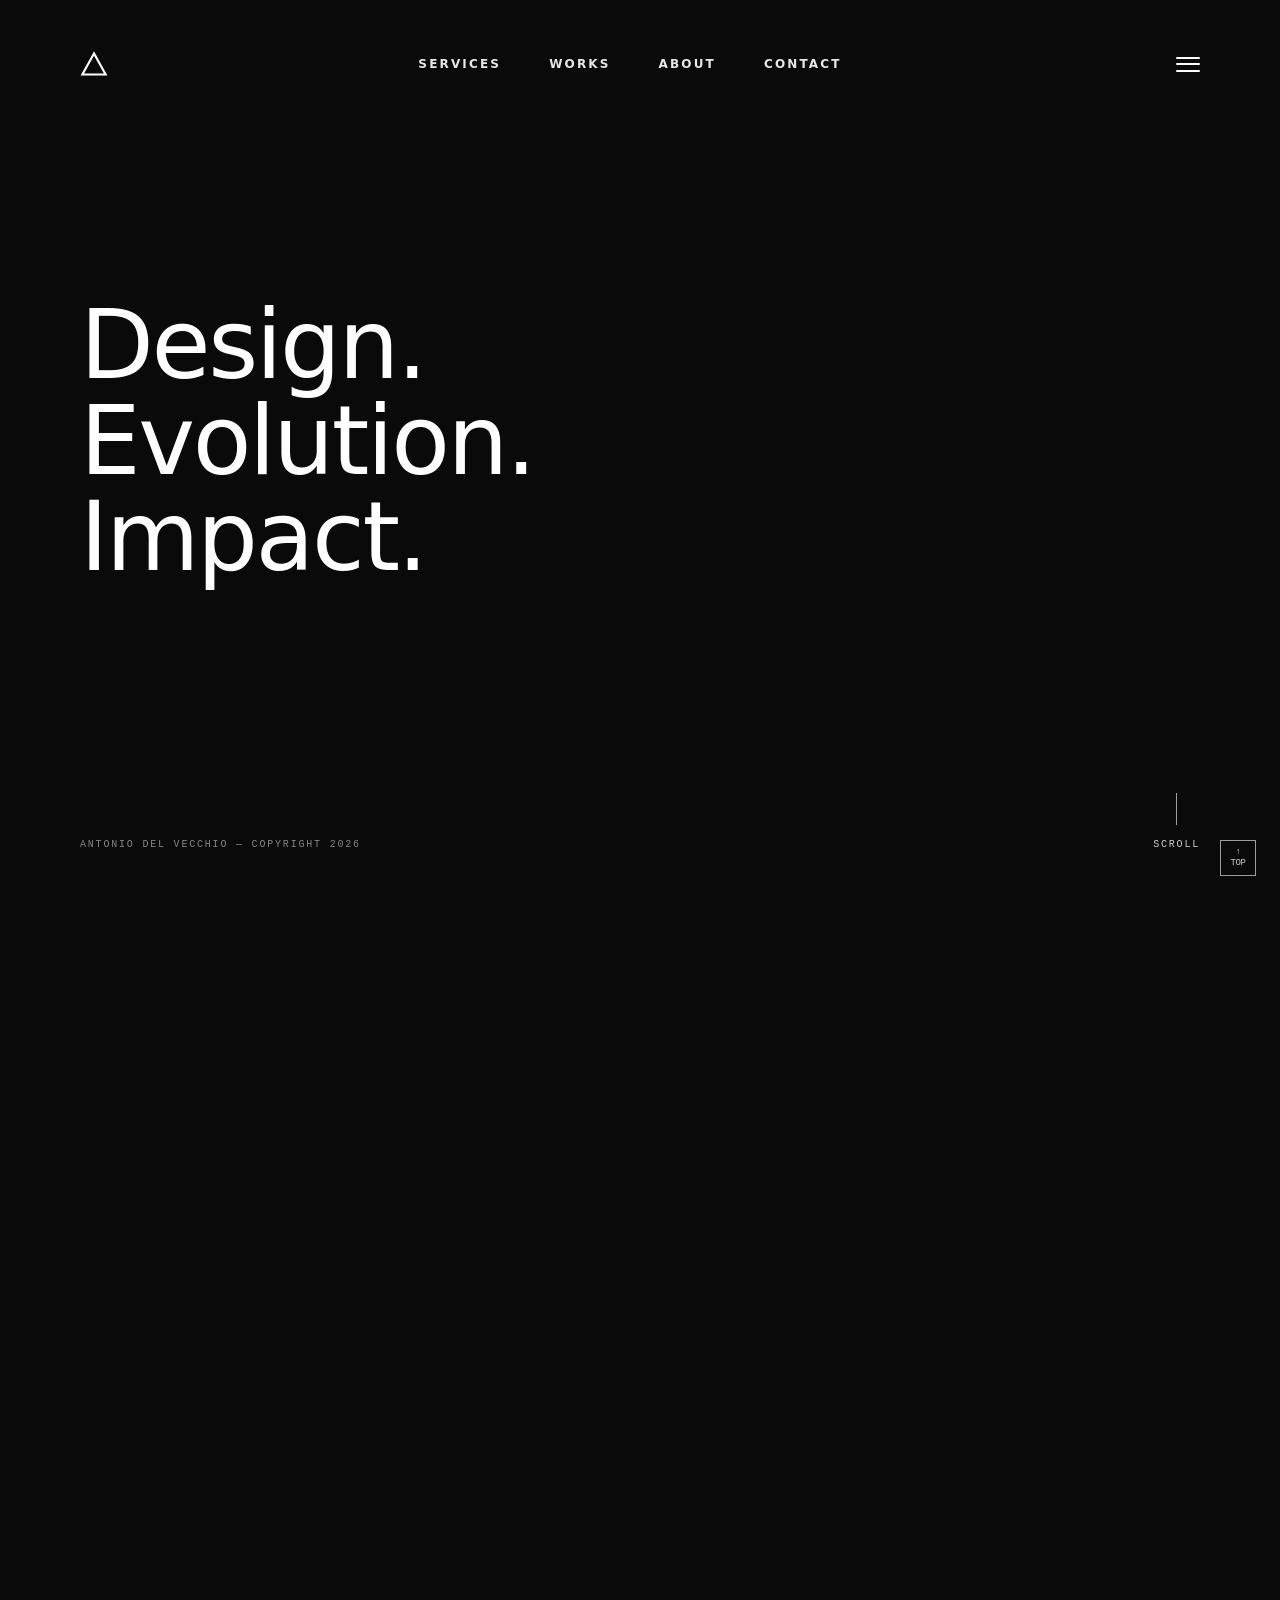
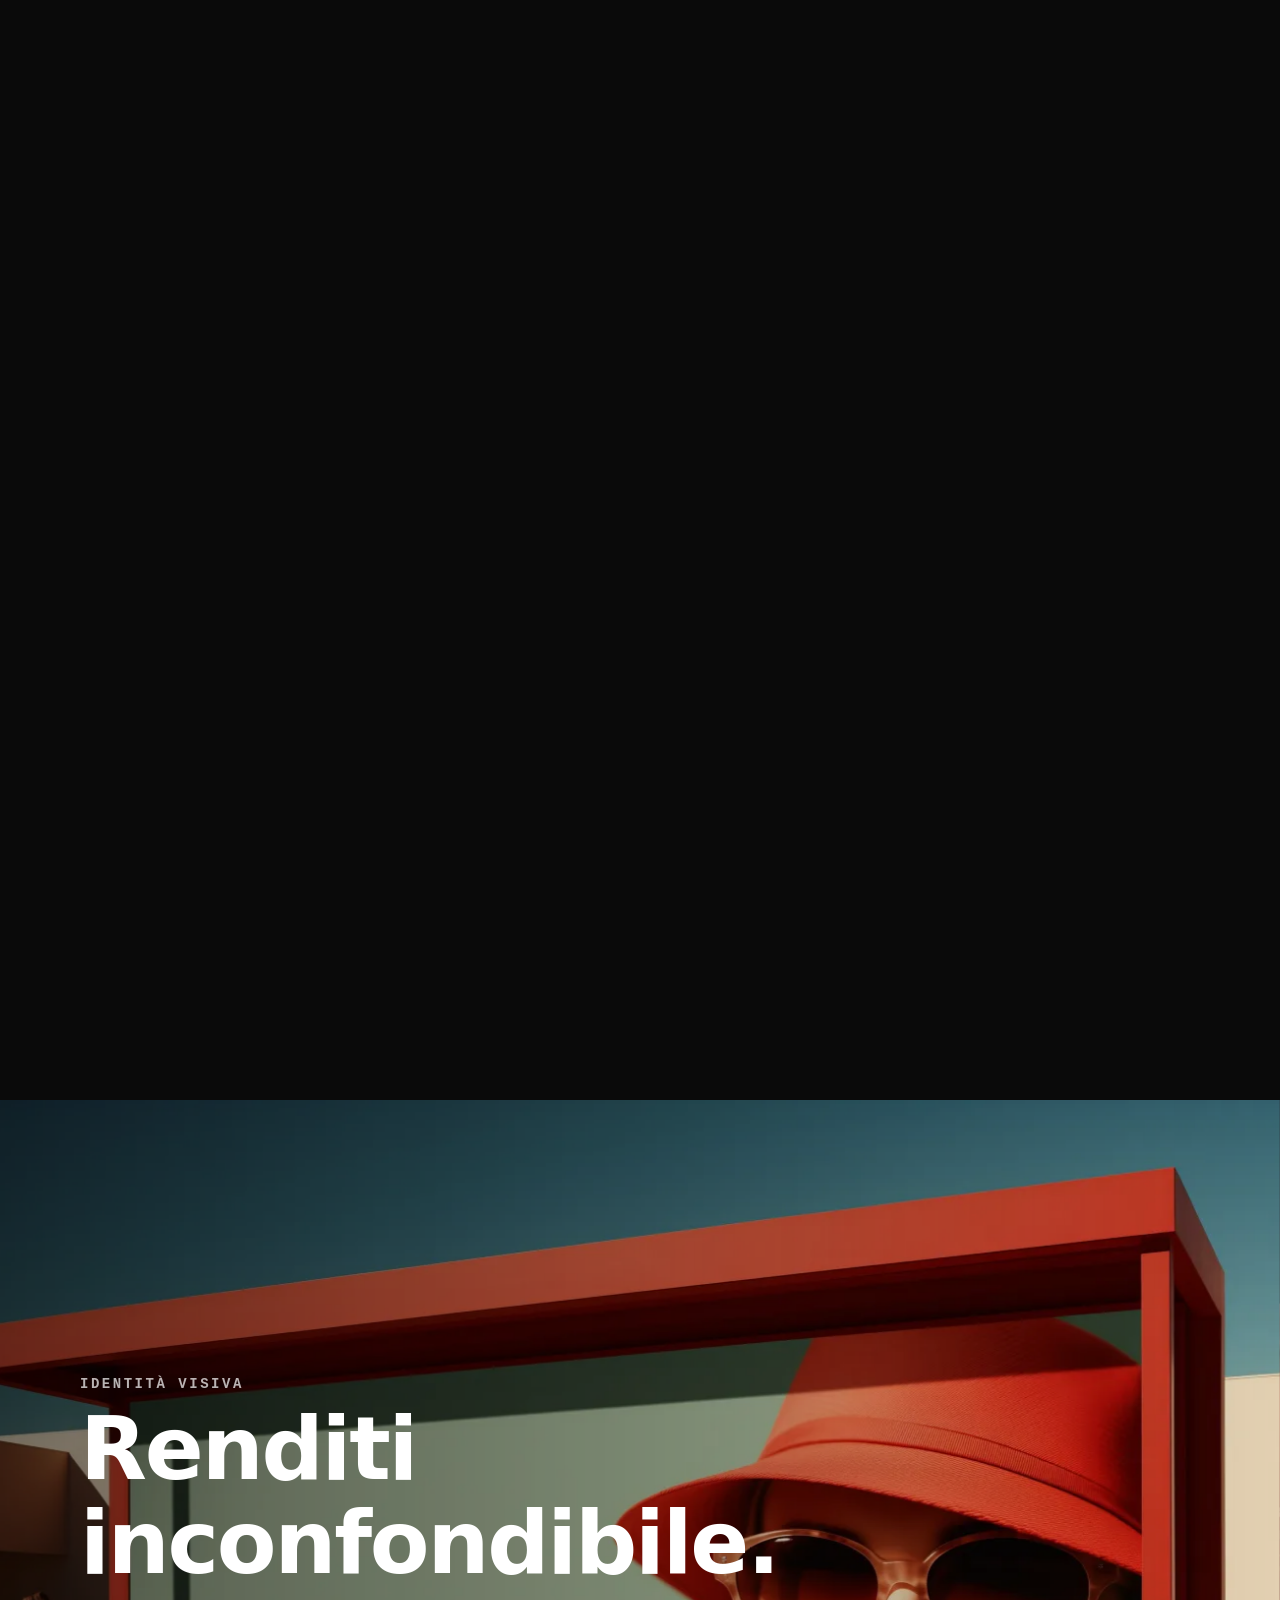
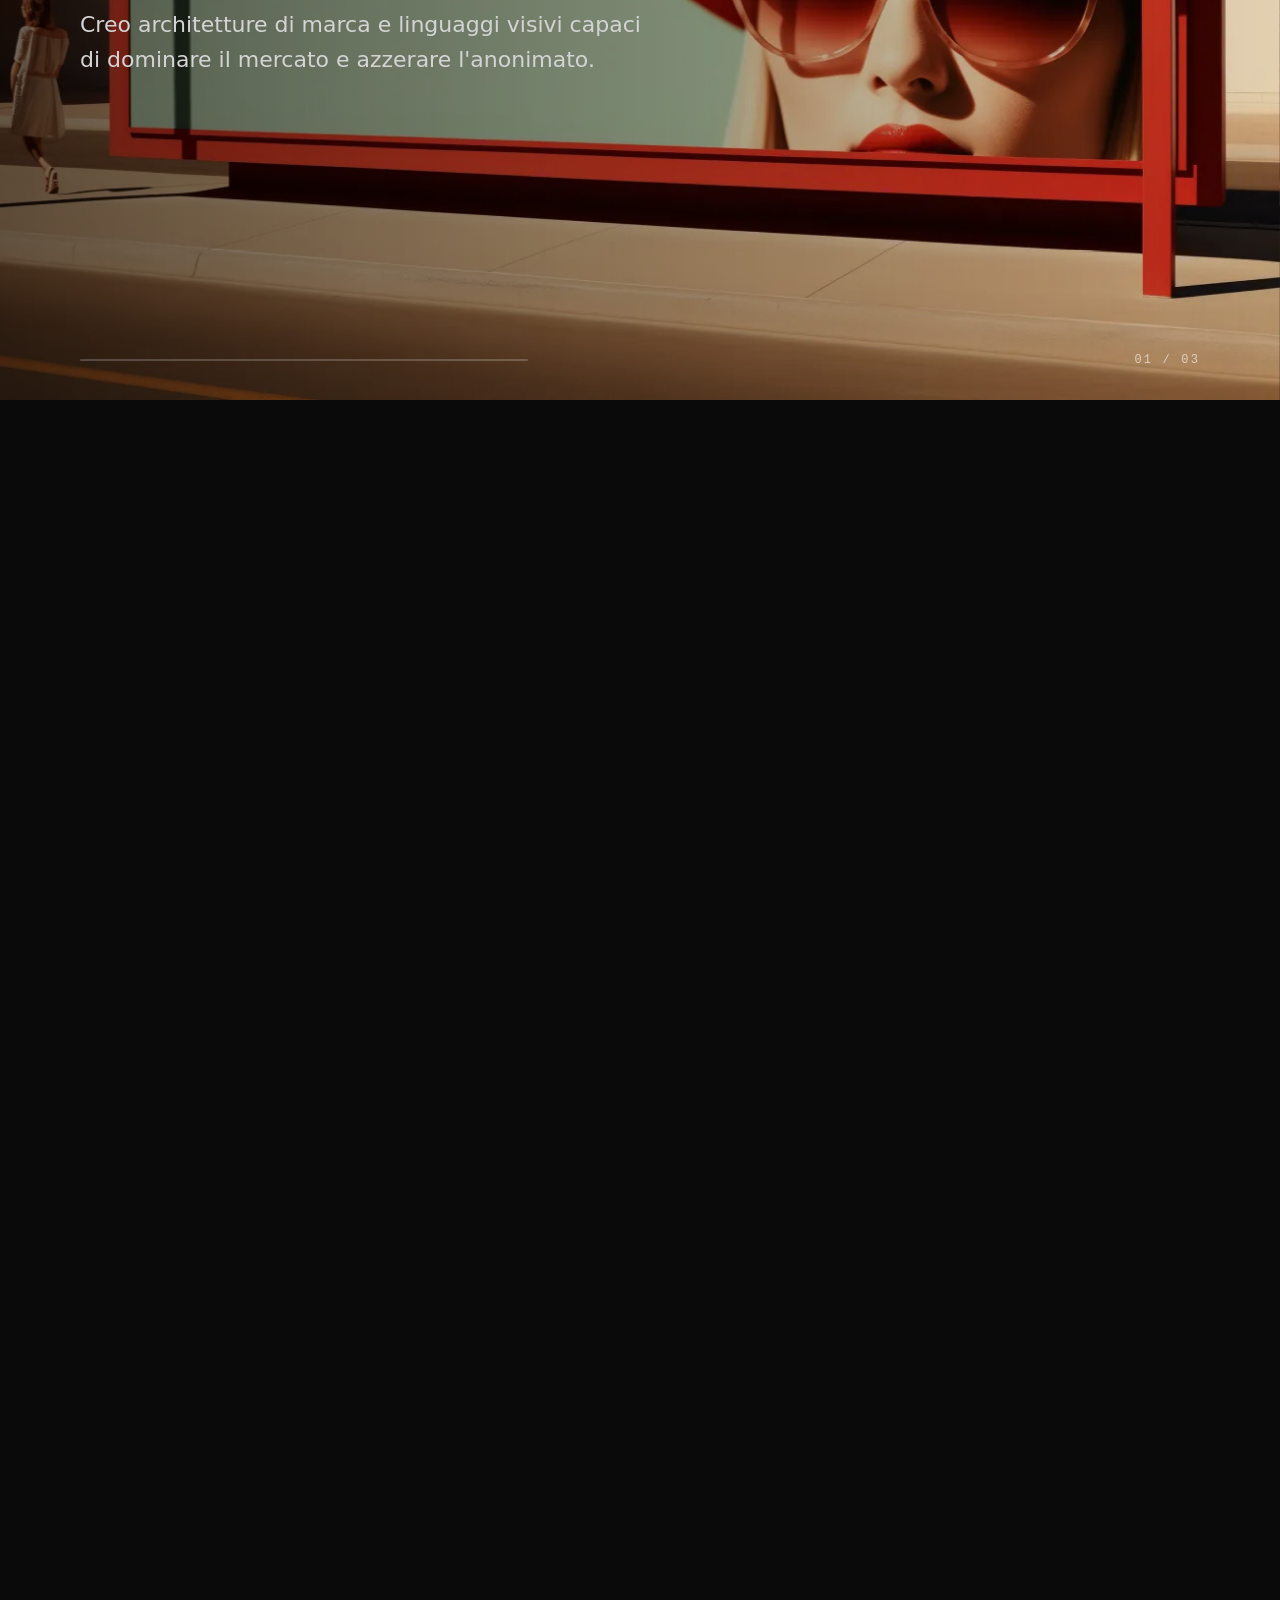
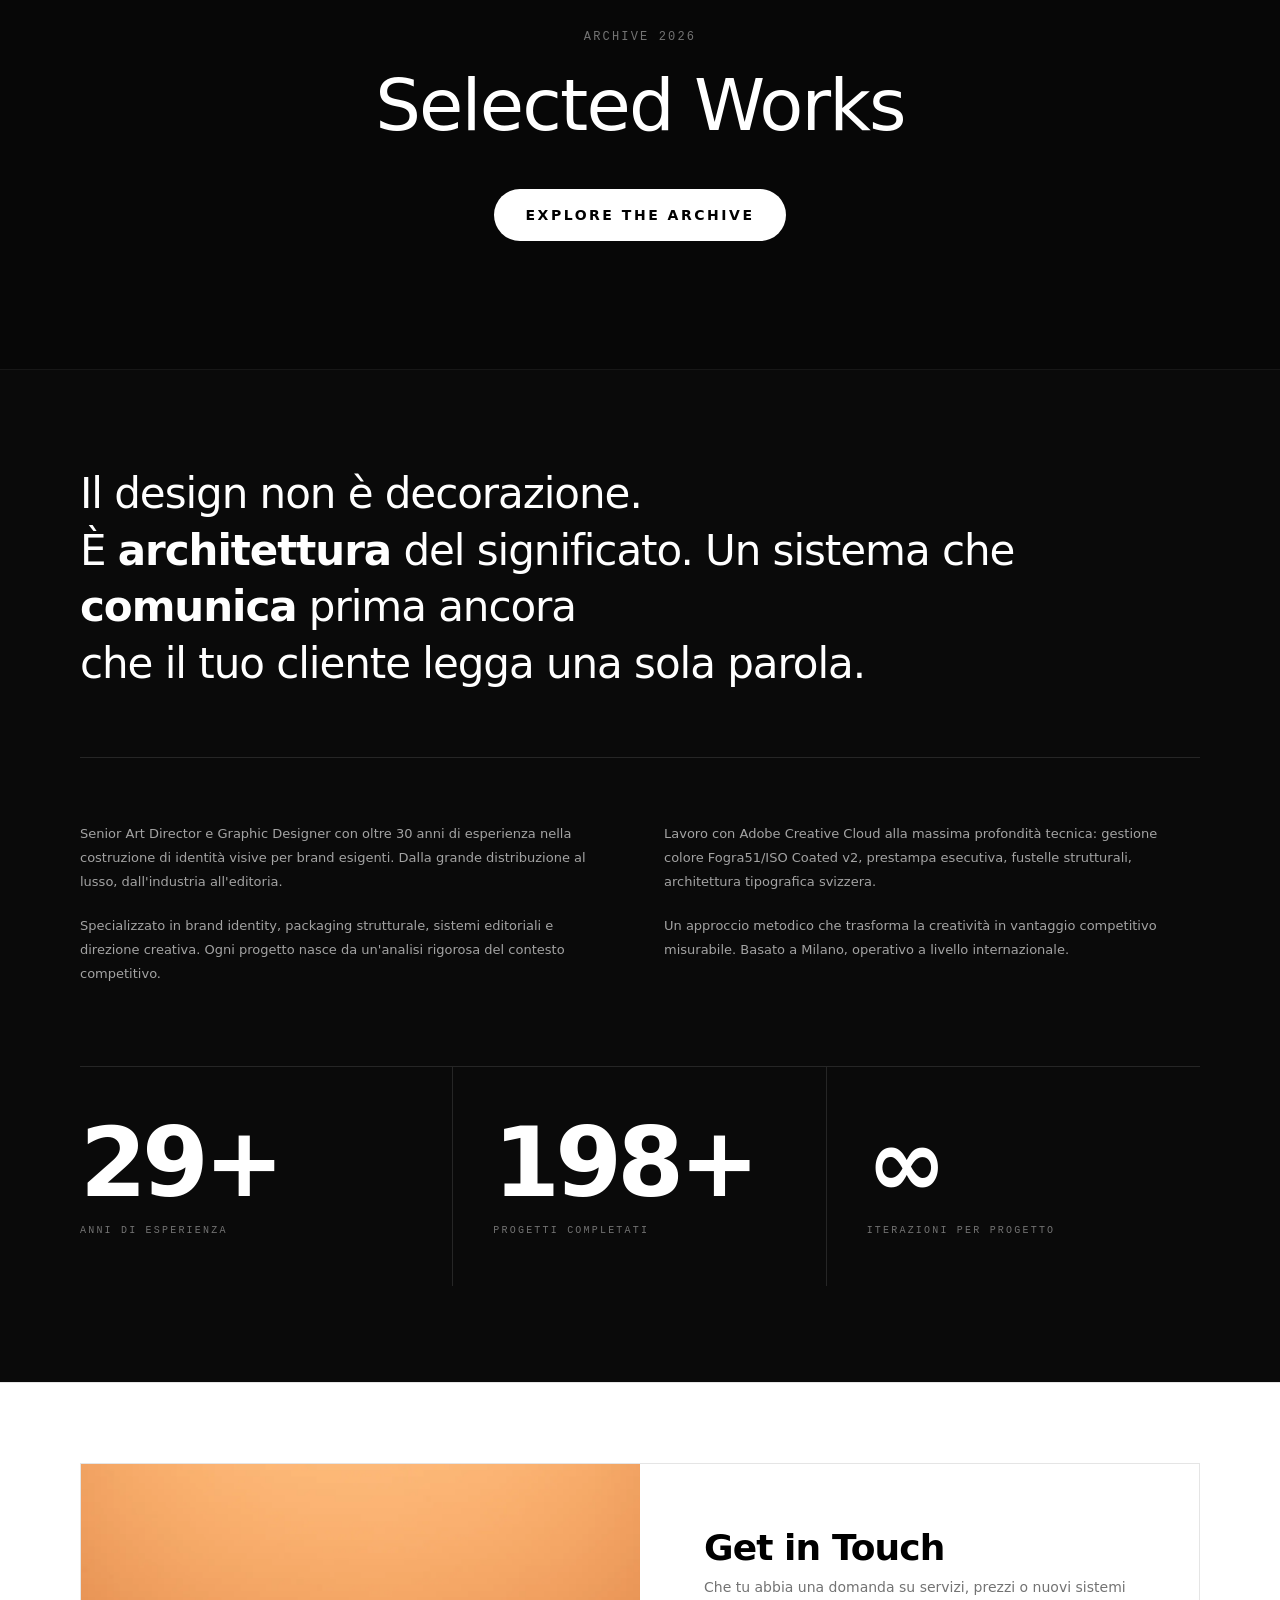
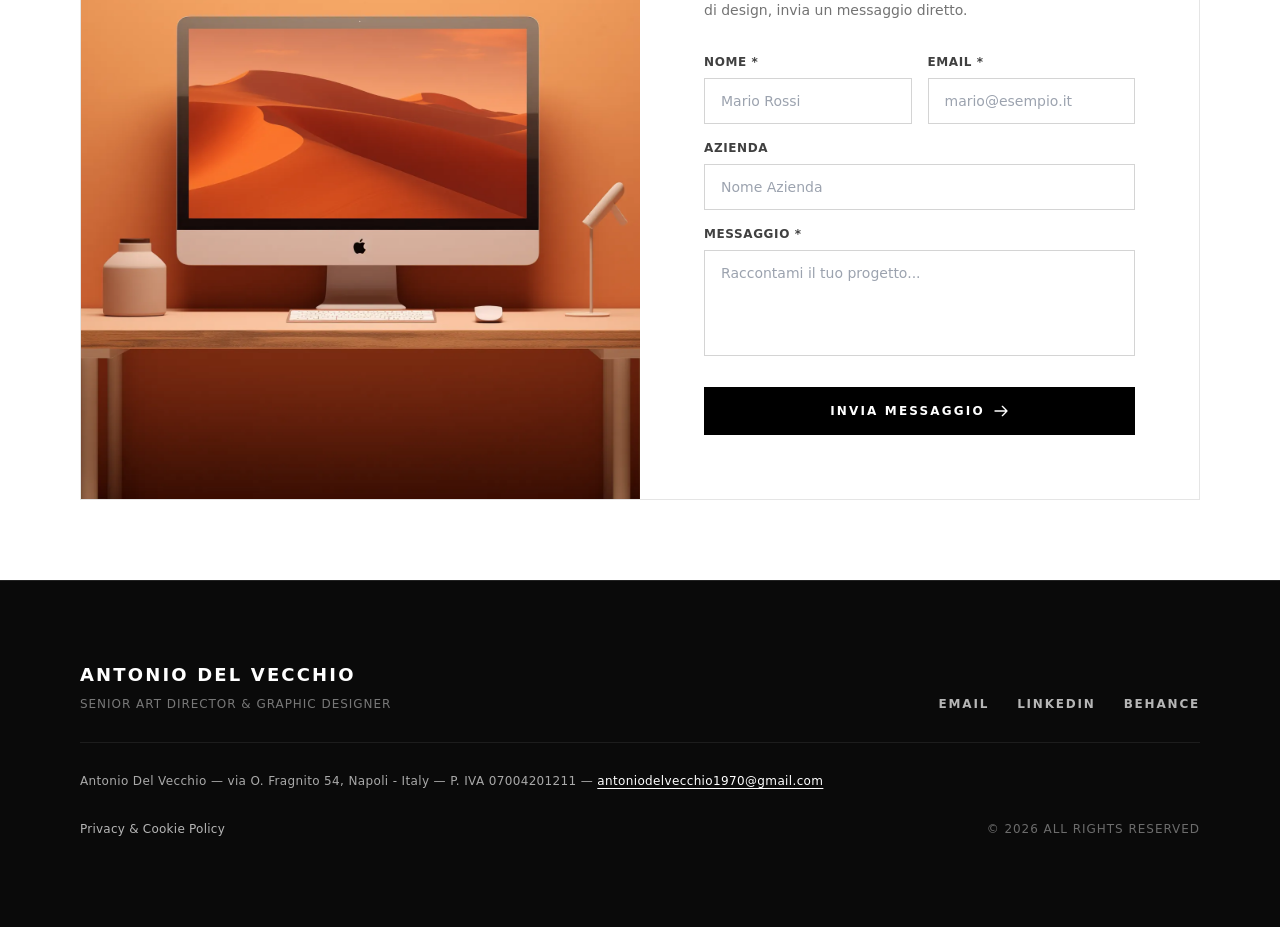
==== commit 3f3b1552: "Fix mobile hero positioning and CSS" ====
--- a/index.html
+++ b/index.html
@@ -150,11 +150,11 @@
 
   </div>
 
-  <!-- ================= 1. ARCHITECTURAL CANVAS SEQUENCE HERO SECTION (250VH STICKY PIN) ================= -->
-  <div class="hero-sequence-container relative w-full h-[250vh]">
+  <!-- ================= 1. ARCHITECTURAL CANVAS SEQUENCE HERO SECTION (300VH STICKY PIN) ================= -->
+  <div class="hero-sequence-container relative w-full h-[300vh]">
 
     <section
-      class="hero-sticky-container sticky top-0 left-0 w-full h-screen min-h-[560px] sm:min-h-[680px] flex flex-col justify-between px-6 sm:px-8 lg:px-20 py-6 sm:py-8 overflow-hidden group">
+      class="hero-sticky-container sticky top-0 left-0 w-full h-[100dvh] min-h-[560px] sm:min-h-[680px] flex flex-col justify-between px-6 sm:px-8 lg:px-20 py-6 sm:py-8 overflow-hidden group">
 
       <!-- HERO CANVAS (59 FRAME SEQUENCE RENDERED AT 100% ORIGINAL VISUAL FIDELITY) -->
       <canvas id="hero-canvas" class="absolute inset-0 w-full h-full z-0 pointer-events-none"></canvas>
@@ -197,7 +197,7 @@
           <h1 class="text-[41px] sm:text-7xl lg:text-8xl font-light text-white tracking-tight leading-[1.06] select-none">
             <span class="hero-line-1">Design.</span><br />
             <span class="hero-line-2">Evolution.</span><br />
-            <span class="hero-line-3 font-normal">Impact.</span>
+            <span class="hero-line-3">Impact.</span>
           </h1>
 
 
@@ -229,11 +229,8 @@
   </div>
 
 
-  <!-- ================= 2. CAPABILITIES & EXPERTISE SECTION (400VH FULL-SCREEN IMMERSIVE PIN) ================= -->
   <div id="capabilities" class="cap-pin-wrapper relative w-full h-[400vh] bg-[#0A0A0A] text-white">
-
-    <section
-      class="cap-sticky-container sticky top-0 left-0 w-full h-screen flex flex-col justify-between overflow-hidden">
+    <section class="cap-sticky-container sticky top-0 left-0 w-full h-[100dvh] flex flex-col justify-between overflow-hidden">
 
       <!-- FULL-SCREEN BACKGROUND IMAGES LAYER (DECREASING Z-INDEX STACK FOR NO HOLE TRANSPARENCY) -->
       <div class="absolute inset-0 z-0 overflow-hidden pointer-events-none">
--- a/style.css
+++ b/style.css
@@ -1 +1 @@
-*,:after,:before{--tw-border-spacing-x:0;--tw-border-spacing-y:0;--tw-translate-x:0;--tw-translate-y:0;--tw-rotate:0;--tw-skew-x:0;--tw-skew-y:0;--tw-scale-x:1;--tw-scale-y:1;--tw-pan-x: ;--tw-pan-y: ;--tw-pinch-zoom: ;--tw-scroll-snap-strictness:proximity;--tw-gradient-from-position: ;--tw-gradient-via-position: ;--tw-gradient-to-position: ;--tw-ordinal: ;--tw-slashed-zero: ;--tw-numeric-figure: ;--tw-numeric-spacing: ;--tw-numeric-fraction: ;--tw-ring-inset: ;--tw-ring-offset-width:0px;--tw-ring-offset-color:#fff;--tw-ring-color:rgba(59,130,246,.5);--tw-ring-offset-shadow:0 0 #0000;--tw-ring-shadow:0 0 #0000;--tw-shadow:0 0 #0000;--tw-shadow-colored:0 0 #0000;--tw-blur: ;--tw-brightness: ;--tw-contrast: ;--tw-grayscale: ;--tw-hue-rotate: ;--tw-invert: ;--tw-saturate: ;--tw-sepia: ;--tw-drop-shadow: ;--tw-backdrop-blur: ;--tw-backdrop-brightness: ;--tw-backdrop-contrast: ;--tw-backdrop-grayscale: ;--tw-backdrop-hue-rotate: ;--tw-backdrop-invert: ;--tw-backdrop-opacity: ;--tw-backdrop-saturate: ;--tw-backdrop-sepia: ;--tw-contain-size: ;--tw-contain-layout: ;--tw-contain-paint: ;--tw-contain-style: }::backdrop{--tw-border-spacing-x:0;--tw-border-spacing-y:0;--tw-translate-x:0;--tw-translate-y:0;--tw-rotate:0;--tw-skew-x:0;--tw-skew-y:0;--tw-scale-x:1;--tw-scale-y:1;--tw-pan-x: ;--tw-pan-y: ;--tw-pinch-zoom: ;--tw-scroll-snap-strictness:proximity;--tw-gradient-from-position: ;--tw-gradient-via-position: ;--tw-gradient-to-position: ;--tw-ordinal: ;--tw-slashed-zero: ;--tw-numeric-figure: ;--tw-numeric-spacing: ;--tw-numeric-fraction: ;--tw-ring-inset: ;--tw-ring-offset-width:0px;--tw-ring-offset-color:#fff;--tw-ring-color:rgba(59,130,246,.5);--tw-ring-offset-shadow:0 0 #0000;--tw-ring-shadow:0 0 #0000;--tw-shadow:0 0 #0000;--tw-shadow-colored:0 0 #0000;--tw-blur: ;--tw-brightness: ;--tw-contrast: ;--tw-grayscale: ;--tw-hue-rotate: ;--tw-invert: ;--tw-saturate: ;--tw-sepia: ;--tw-drop-shadow: ;--tw-backdrop-blur: ;--tw-backdrop-brightness: ;--tw-backdrop-contrast: ;--tw-backdrop-grayscale: ;--tw-backdrop-hue-rotate: ;--tw-backdrop-invert: ;--tw-backdrop-opacity: ;--tw-backdrop-saturate: ;--tw-backdrop-sepia: ;--tw-contain-size: ;--tw-contain-layout: ;--tw-contain-paint: ;--tw-contain-style: }/*! tailwindcss v3.4.19 | MIT License | https://tailwindcss.com*/*,:after,:before{box-sizing:border-box;border:0 solid #e5e7eb}:after,:before{--tw-content:""}:host,html{line-height:1.5;-webkit-text-size-adjust:100%;-moz-tab-size:4;-o-tab-size:4;tab-size:4;font-family:system-ui,-apple-system,BlinkMacSystemFont,Helvetica Neue,sans-serif;font-feature-settings:normal;font-variation-settings:normal;-webkit-tap-highlight-color:transparent}body{margin:0;line-height:inherit}hr{height:0;color:inherit;border-top-width:1px}abbr:where([title]){-webkit-text-decoration:underline dotted;text-decoration:underline dotted}h1,h2,h3,h4,h5,h6{font-size:inherit;font-weight:inherit}a{color:inherit;text-decoration:inherit}b,strong{font-weight:bolder}code,kbd,pre,samp{font-family:ui-monospace,SFMono-Regular,Menlo,Monaco,Consolas,Liberation Mono,Courier New,monospace;font-feature-settings:normal;font-variation-settings:normal;font-size:1em}small{font-size:80%}sub,sup{font-size:75%;line-height:0;position:relative;vertical-align:baseline}sub{bottom:-.25em}sup{top:-.5em}table{text-indent:0;border-color:inherit;border-collapse:collapse}button,input,optgroup,select,textarea{font-family:inherit;font-feature-settings:inherit;font-variation-settings:inherit;font-size:100%;font-weight:inherit;line-height:inherit;letter-spacing:inherit;color:inherit;margin:0;padding:0}button,select{text-transform:none}button,input:where([type=button]),input:where([type=reset]),input:where([type=submit]){-webkit-appearance:button;background-color:transparent;background-image:none}:-moz-focusring{outline:auto}:-moz-ui-invalid{box-shadow:none}progress{vertical-align:baseline}::-webkit-inner-spin-button,::-webkit-outer-spin-button{height:auto}[type=search]{-webkit-appearance:textfield;outline-offset:-2px}::-webkit-search-decoration{-webkit-appearance:none}::-webkit-file-upload-button{-webkit-appearance:button;font:inherit}summary{display:list-item}blockquote,dd,dl,figure,h1,h2,h3,h4,h5,h6,hr,p,pre{margin:0}fieldset{margin:0}fieldset,legend{padding:0}menu,ol,ul{list-style:none;margin:0;padding:0}dialog{padding:0}textarea{resize:vertical}input::-moz-placeholder,textarea::-moz-placeholder{opacity:1;color:#9ca3af}input::placeholder,textarea::placeholder{opacity:1;color:#9ca3af}[role=button],button{cursor:pointer}:disabled{cursor:default}audio,canvas,embed,iframe,img,object,svg,video{display:block;vertical-align:middle}img,video{max-width:100%;height:auto}[hidden]:where(:not([hidden=until-found])){display:none}.container{width:100%}@media (min-width:640px){.container{max-width:640px}}@media (min-width:768px){.container{max-width:768px}}@media (min-width:1024px){.container{max-width:1024px}}@media (min-width:1280px){.container{max-width:1280px}}@media (min-width:1536px){.container{max-width:1536px}}.sr-only{position:absolute;width:1px;height:1px;padding:0;margin:-1px;overflow:hidden;clip:rect(0,0,0,0);white-space:nowrap;border-width:0}.pointer-events-none{pointer-events:none}.pointer-events-auto{pointer-events:auto}.invisible{visibility:hidden}.fixed{position:fixed}.absolute{position:absolute}.relative{position:relative}.sticky{position:sticky}.inset-0{inset:0}.bottom-4{bottom:1rem}.bottom-6{bottom:1.5rem}.bottom-8{bottom:2rem}.left-0{left:0}.right-0{right:0}.right-4{right:1rem}.right-6{right:1.5rem}.top-0{top:0}.top-4{top:1rem}.z-0{z-index:0}.z-10{z-index:10}.z-20{z-index:20}.z-30{z-index:30}.z-40{z-index:40}.z-50{z-index:50}.z-\[60\]{z-index:60}.col-span-12{grid-column:span 12/span 12}.mx-auto{margin-left:auto;margin-right:auto}.my-\[5px\]{margin-top:5px;margin-bottom:5px}.-mr-2{margin-right:-.5rem}.mb-0\.5{margin-bottom:.125rem}.mb-1{margin-bottom:.25rem}.mb-12{margin-bottom:3rem}.mb-16{margin-bottom:4rem}.mb-2{margin-bottom:.5rem}.mb-20{margin-bottom:5rem}.mb-24{margin-bottom:6rem}.mb-3{margin-bottom:.75rem}.mb-4{margin-bottom:1rem}.mb-6{margin-bottom:1.5rem}.mb-8{margin-bottom:2rem}.mr-6{margin-right:1.5rem}.mt-1{margin-top:.25rem}.mt-2{margin-top:.5rem}.mt-3{margin-top:.75rem}.mt-6{margin-top:1.5rem}.block{display:block}.flex{display:flex}.inline-flex{display:inline-flex}.grid{display:grid}.hidden{display:none}.h-10{height:2.5rem}.h-12{height:3rem}.h-3\.5{height:.875rem}.h-4{height:1rem}.h-5{height:1.25rem}.h-6{height:1.5rem}.h-7{height:1.75rem}.h-8{height:2rem}.h-9{height:2.25rem}.h-\[1\.5px\]{height:1.5px}.h-\[100dvh\]{height:100dvh}.h-\[250vh\]{height:250vh}.h-\[2px\]{height:2px}.h-\[400vh\]{height:400vh}.h-\[45\%\]{height:45%}.h-\[55\%\]{height:55%}.h-\[60vh\]{height:60vh}.h-\[90vh\]{height:90vh}.h-full{height:100%}.h-screen{height:100vh}.max-h-full{max-height:100%}.min-h-\[220px\]{min-height:220px}.min-h-\[320px\]{min-height:320px}.min-h-\[560px\]{min-height:560px}.min-h-screen{min-height:100vh}.w-0{width:0}.w-10{width:2.5rem}.w-12{width:3rem}.w-3\.5{width:.875rem}.w-4{width:1rem}.w-5{width:1.25rem}.w-6{width:1.5rem}.w-7{width:1.75rem}.w-9{width:2.25rem}.w-\[1px\]{width:1px}.w-\[96vw\]{width:96vw}.w-full{width:100%}.max-w-2xl{max-width:42rem}.max-w-3xl{max-width:48rem}.max-w-4xl{max-width:56rem}.max-w-7xl{max-width:80rem}.max-w-\[1440px\]{max-width:1440px}.max-w-\[1872px\]{max-width:1872px}.max-w-full{max-width:100%}.max-w-md{max-width:28rem}.max-w-xl{max-width:36rem}.flex-1{flex:1 1 0%}.translate-y-0{--tw-translate-y:0px}.translate-y-0,.translate-y-\[115\%\]{transform:translate(var(--tw-translate-x),var(--tw-translate-y)) rotate(var(--tw-rotate)) skewX(var(--tw-skew-x)) skewY(var(--tw-skew-y)) scaleX(var(--tw-scale-x)) scaleY(var(--tw-scale-y))}.translate-y-\[115\%\]{--tw-translate-y:115%}.-rotate-45{--tw-rotate:-45deg}.-rotate-45,.rotate-45{transform:translate(var(--tw-translate-x),var(--tw-translate-y)) rotate(var(--tw-rotate)) skewX(var(--tw-skew-x)) skewY(var(--tw-skew-y)) scaleX(var(--tw-scale-x)) scaleY(var(--tw-scale-y))}.rotate-45{--tw-rotate:45deg}.scale-\[1\.15\]{--tw-scale-x:1.15;--tw-scale-y:1.15}.scale-\[1\.15\],.transform{transform:translate(var(--tw-translate-x),var(--tw-translate-y)) rotate(var(--tw-rotate)) skewX(var(--tw-skew-x)) skewY(var(--tw-skew-y)) scaleX(var(--tw-scale-x)) scaleY(var(--tw-scale-y))}@keyframes bounce{0%,to{transform:translateY(-25%);animation-timing-function:cubic-bezier(.8,0,1,1)}50%{transform:none;animation-timing-function:cubic-bezier(0,0,.2,1)}}.animate-bounce{animation:bounce 1s infinite}.cursor-pointer{cursor:pointer}.touch-manipulation{touch-action:manipulation}.select-none{-webkit-user-select:none;-moz-user-select:none;user-select:none}.resize-none{resize:none}.resize{resize:both}.snap-y{scroll-snap-type:y var(--tw-scroll-snap-strictness)}.snap-proximity{--tw-scroll-snap-strictness:proximity}.snap-center{scroll-snap-align:center}.scroll-mt-24{scroll-margin-top:6rem}.list-inside{list-style-position:inside}.list-disc{list-style-type:disc}.grid-cols-1{grid-template-columns:repeat(1,minmax(0,1fr))}.grid-cols-12{grid-template-columns:repeat(12,minmax(0,1fr))}.grid-cols-3{grid-template-columns:repeat(3,minmax(0,1fr))}.flex-col{flex-direction:column}.items-start{align-items:flex-start}.items-end{align-items:flex-end}.items-center{align-items:center}.items-baseline{align-items:baseline}.justify-start{justify-content:flex-start}.justify-center{justify-content:center}.justify-between{justify-content:space-between}.gap-12{gap:3rem}.gap-4{gap:1rem}.gap-8{gap:2rem}.gap-y-24{row-gap:6rem}.space-x-1>:not([hidden])~:not([hidden]){--tw-space-x-reverse:0;margin-right:calc(.25rem*var(--tw-space-x-reverse));margin-left:calc(.25rem*(1 - var(--tw-space-x-reverse)))}.space-x-1\.5>:not([hidden])~:not([hidden]){--tw-space-x-reverse:0;margin-right:calc(.375rem*var(--tw-space-x-reverse));margin-left:calc(.375rem*(1 - var(--tw-space-x-reverse)))}.space-x-12>:not([hidden])~:not([hidden]){--tw-space-x-reverse:0;margin-right:calc(3rem*var(--tw-space-x-reverse));margin-left:calc(3rem*(1 - var(--tw-space-x-reverse)))}.space-x-2>:not([hidden])~:not([hidden]){--tw-space-x-reverse:0;margin-right:calc(.5rem*var(--tw-space-x-reverse));margin-left:calc(.5rem*(1 - var(--tw-space-x-reverse)))}.space-x-3>:not([hidden])~:not([hidden]){--tw-space-x-reverse:0;margin-right:calc(.75rem*var(--tw-space-x-reverse));margin-left:calc(.75rem*(1 - var(--tw-space-x-reverse)))}.space-x-4>:not([hidden])~:not([hidden]){--tw-space-x-reverse:0;margin-right:calc(1rem*var(--tw-space-x-reverse));margin-left:calc(1rem*(1 - var(--tw-space-x-reverse)))}.space-x-6>:not([hidden])~:not([hidden]){--tw-space-x-reverse:0;margin-right:calc(1.5rem*var(--tw-space-x-reverse));margin-left:calc(1.5rem*(1 - var(--tw-space-x-reverse)))}.space-y-1>:not([hidden])~:not([hidden]){--tw-space-y-reverse:0;margin-top:calc(.25rem*(1 - var(--tw-space-y-reverse)));margin-bottom:calc(.25rem*var(--tw-space-y-reverse))}.space-y-1\.5>:not([hidden])~:not([hidden]){--tw-space-y-reverse:0;margin-top:calc(.375rem*(1 - var(--tw-space-y-reverse)));margin-bottom:calc(.375rem*var(--tw-space-y-reverse))}.space-y-12>:not([hidden])~:not([hidden]){--tw-space-y-reverse:0;margin-top:calc(3rem*(1 - var(--tw-space-y-reverse)));margin-bottom:calc(3rem*var(--tw-space-y-reverse))}.space-y-2>:not([hidden])~:not([hidden]){--tw-space-y-reverse:0;margin-top:calc(.5rem*(1 - var(--tw-space-y-reverse)));margin-bottom:calc(.5rem*var(--tw-space-y-reverse))}.space-y-3>:not([hidden])~:not([hidden]){--tw-space-y-reverse:0;margin-top:calc(.75rem*(1 - var(--tw-space-y-reverse)));margin-bottom:calc(.75rem*var(--tw-space-y-reverse))}.space-y-4>:not([hidden])~:not([hidden]){--tw-space-y-reverse:0;margin-top:calc(1rem*(1 - var(--tw-space-y-reverse)));margin-bottom:calc(1rem*var(--tw-space-y-reverse))}.space-y-5>:not([hidden])~:not([hidden]){--tw-space-y-reverse:0;margin-top:calc(1.25rem*(1 - var(--tw-space-y-reverse)));margin-bottom:calc(1.25rem*var(--tw-space-y-reverse))}.space-y-6>:not([hidden])~:not([hidden]){--tw-space-y-reverse:0;margin-top:calc(1.5rem*(1 - var(--tw-space-y-reverse)));margin-bottom:calc(1.5rem*var(--tw-space-y-reverse))}.divide-y>:not([hidden])~:not([hidden]){--tw-divide-y-reverse:0;border-top-width:calc(1px*(1 - var(--tw-divide-y-reverse)));border-bottom-width:calc(1px*var(--tw-divide-y-reverse))}.divide-white\/10>:not([hidden])~:not([hidden]){border-color:hsla(0,0%,100%,.1)}.overflow-hidden{overflow:hidden}.overflow-y-auto{overflow-y:auto}.scroll-smooth{scroll-behavior:smooth}.break-all{word-break:break-all}.rounded{border-radius:.25rem}.rounded-full{border-radius:9999px}.rounded-none{border-radius:0}.border{border-width:1px}.border-\[0\.5px\]{border-width:.5px}.border-b{border-bottom-width:1px}.border-r{border-right-width:1px}.border-t{border-top-width:1px}.border-amber-300{--tw-border-opacity:1;border-color:rgb(252 211 77/var(--tw-border-opacity,1))}.border-black{--tw-border-opacity:1;border-color:rgb(0 0 0/var(--tw-border-opacity,1))}.border-black\/10{border-color:rgba(0,0,0,.1)}.border-black\/90{border-color:rgba(0,0,0,.9)}.border-emerald-300{--tw-border-opacity:1;border-color:rgb(110 231 183/var(--tw-border-opacity,1))}.border-neutral-200{--tw-border-opacity:1;border-color:rgb(229 229 229/var(--tw-border-opacity,1))}.border-neutral-300{--tw-border-opacity:1;border-color:rgb(212 212 212/var(--tw-border-opacity,1))}.border-neutral-600\/80{border-color:rgba(82,82,82,.8)}.border-neutral-700\/80{border-color:rgba(64,64,64,.8)}.border-neutral-800{--tw-border-opacity:1;border-color:rgb(38 38 38/var(--tw-border-opacity,1))}.border-neutral-900{--tw-border-opacity:1;border-color:rgb(23 23 23/var(--tw-border-opacity,1))}.border-white\/10{border-color:hsla(0,0%,100%,.1)}.border-white\/5{border-color:hsla(0,0%,100%,.05)}.border-white\/60{border-color:hsla(0,0%,100%,.6)}.bg-\[\#050505\]{--tw-bg-opacity:1;background-color:rgb(5 5 5/var(--tw-bg-opacity,1))}.bg-\[\#070707\]{--tw-bg-opacity:1;background-color:rgb(7 7 7/var(--tw-bg-opacity,1))}.bg-\[\#0A0A0A\]{--tw-bg-opacity:1;background-color:rgb(10 10 10/var(--tw-bg-opacity,1))}.bg-\[\#121212\]{--tw-bg-opacity:1;background-color:rgb(18 18 18/var(--tw-bg-opacity,1))}.bg-\[\#141414\]{--tw-bg-opacity:1;background-color:rgb(20 20 20/var(--tw-bg-opacity,1))}.bg-amber-100{--tw-bg-opacity:1;background-color:rgb(254 243 199/var(--tw-bg-opacity,1))}.bg-black{--tw-bg-opacity:1;background-color:rgb(0 0 0/var(--tw-bg-opacity,1))}.bg-black\/5{background-color:rgba(0,0,0,.05)}.bg-black\/70{background-color:rgba(0,0,0,.7)}.bg-emerald-100{--tw-bg-opacity:1;background-color:rgb(209 250 229/var(--tw-bg-opacity,1))}.bg-lightBg{--tw-bg-opacity:1;background-color:rgb(255 255 255/var(--tw-bg-opacity,1))}.bg-neutral-100{--tw-bg-opacity:1;background-color:rgb(245 245 245/var(--tw-bg-opacity,1))}.bg-neutral-900{--tw-bg-opacity:1;background-color:rgb(23 23 23/var(--tw-bg-opacity,1))}.bg-neutral-900\/40{background-color:hsla(0,0%,9%,.4)}.bg-transparent{background-color:transparent}.bg-white{--tw-bg-opacity:1;background-color:rgb(255 255 255/var(--tw-bg-opacity,1))}.bg-white\/20{background-color:hsla(0,0%,100%,.2)}.bg-white\/60{background-color:hsla(0,0%,100%,.6)}.bg-\[radial-gradient\(ellipse_80\%_60\%_at_80\%_15\%\2c rgba\(226\2c 160\2c 102\2c 0\.05\)\2c transparent_70\%\)\]{background-image:radial-gradient(ellipse 80% 60% at 80% 15%,hsla(28,68%,64%,.05),transparent 70%)}.bg-gradient-to-r{background-image:linear-gradient(to right,var(--tw-gradient-stops))}.bg-gradient-to-tr{background-image:linear-gradient(to top right,var(--tw-gradient-stops))}.from-amber-500{--tw-gradient-from:#f59e0b var(--tw-gradient-from-position);--tw-gradient-to:rgba(245,158,11,0) var(--tw-gradient-to-position);--tw-gradient-stops:var(--tw-gradient-from),var(--tw-gradient-to)}.from-black\/50{--tw-gradient-from:rgba(0,0,0,.5) var(--tw-gradient-from-position);--tw-gradient-to:transparent var(--tw-gradient-to-position);--tw-gradient-stops:var(--tw-gradient-from),var(--tw-gradient-to)}.via-black\/25{--tw-gradient-to:transparent var(--tw-gradient-to-position);--tw-gradient-stops:var(--tw-gradient-from),rgba(0,0,0,.25) var(--tw-gradient-via-position),var(--tw-gradient-to)}.via-rose-500{--tw-gradient-to:rgba(244,63,94,0) var(--tw-gradient-to-position);--tw-gradient-stops:var(--tw-gradient-from),#f43f5e var(--tw-gradient-via-position),var(--tw-gradient-to)}.to-purple-600{--tw-gradient-to:#9333ea var(--tw-gradient-to-position)}.to-transparent{--tw-gradient-to:transparent var(--tw-gradient-to-position)}.fill-current{fill:currentColor}.object-contain{-o-object-fit:contain;object-fit:contain}.object-cover{-o-object-fit:cover;object-fit:cover}.p-2\.5{padding:.625rem}.p-3{padding:.75rem}.p-6{padding:1.5rem}.p-\[2px\]{padding:2px}.px-4{padding-left:1rem;padding-right:1rem}.px-6{padding-left:1.5rem;padding-right:1.5rem}.px-8{padding-left:2rem;padding-right:2rem}.py-1{padding-top:.25rem;padding-bottom:.25rem}.py-12{padding-top:3rem;padding-bottom:3rem}.py-16{padding-top:4rem;padding-bottom:4rem}.py-2{padding-top:.5rem;padding-bottom:.5rem}.py-20{padding-top:5rem;padding-bottom:5rem}.py-24{padding-top:6rem;padding-bottom:6rem}.py-3{padding-top:.75rem;padding-bottom:.75rem}.py-4{padding-top:1rem;padding-bottom:1rem}.py-6{padding-top:1.5rem;padding-bottom:1.5rem}.py-8{padding-top:2rem;padding-bottom:2rem}.pb-2{padding-bottom:.5rem}.pb-32{padding-bottom:8rem}.pb-4{padding-bottom:1rem}.pb-6{padding-bottom:1.5rem}.pb-8{padding-bottom:2rem}.pl-2{padding-left:.5rem}.pl-4{padding-left:1rem}.pr-4{padding-right:1rem}.pt-1{padding-top:.25rem}.pt-2{padding-top:.5rem}.pt-3{padding-top:.75rem}.pt-4{padding-top:1rem}.pt-40{padding-top:10rem}.pt-6{padding-top:1.5rem}.pt-8{padding-top:2rem}.text-left{text-align:left}.text-center{text-align:center}.font-mono{font-family:ui-monospace,SFMono-Regular,Menlo,Monaco,Consolas,Liberation Mono,Courier New,monospace}.font-sans{font-family:system-ui,-apple-system,BlinkMacSystemFont,Helvetica Neue,sans-serif}.text-3xl{font-size:1.875rem;line-height:2.25rem}.text-4xl{font-size:2.25rem;line-height:2.5rem}.text-\[10px\]{font-size:10px}.text-\[10vw\]{font-size:10vw}.text-\[11px\]{font-size:11px}.text-\[12vw\]{font-size:12vw}.text-\[13px\]{font-size:13px}.text-\[14px\]{font-size:14px}.text-\[15px\]{font-size:15px}.text-\[17px\]{font-size:17px}.text-\[19px\]{font-size:19px}.text-\[36px\]{font-size:36px}.text-\[41px\]{font-size:41px}.text-\[9px\]{font-size:9px}.text-\[clamp\(22px\2c 3\.5vw\2c 42px\)\]{font-size:clamp(22px,3.5vw,42px)}.text-\[clamp\(40px\2c 8vw\2c 96px\)\]{font-size:clamp(40px,8vw,96px)}.text-base{font-size:1rem;line-height:1.5rem}.text-lg{font-size:1.125rem;line-height:1.75rem}.text-sm{font-size:.875rem;line-height:1.25rem}.text-xl{font-size:1.25rem;line-height:1.75rem}.text-xs{font-size:.75rem;line-height:1rem}.font-black{font-weight:900}.font-bold{font-weight:700}.font-extrabold{font-weight:800}.font-light{font-weight:300}.font-medium{font-weight:500}.font-normal{font-weight:400}.font-semibold{font-weight:600}.uppercase{text-transform:uppercase}.italic{font-style:italic}.leading-\[0\.85\]{line-height:.85}.leading-\[0\.9\]{line-height:.9}.leading-\[1\.06\]{line-height:1.06}.leading-\[1\.08\]{line-height:1.08}.leading-\[1\.1\]{line-height:1.1}.leading-\[1\.2\]{line-height:1.2}.leading-\[1\.35\]{line-height:1.35}.leading-\[1\.3\]{line-height:1.3}.leading-\[1\.85\]{line-height:1.85}.leading-none{line-height:1}.leading-relaxed{line-height:1.625}.tracking-\[-0\.04em\]{letter-spacing:-.04em}.tracking-\[0\.05em\]{letter-spacing:.05em}.tracking-\[0\.22em\]{letter-spacing:.22em}.tracking-\[0\.25em\]{letter-spacing:.25em}.tracking-tight{letter-spacing:-.025em}.tracking-tighter{letter-spacing:-.05em}.tracking-wide{letter-spacing:.025em}.tracking-wider{letter-spacing:.05em}.tracking-widest{letter-spacing:.18em}.text-amber-800{--tw-text-opacity:1;color:rgb(146 64 14/var(--tw-text-opacity,1))}.text-black{--tw-text-opacity:1;color:rgb(0 0 0/var(--tw-text-opacity,1))}.text-black\/90{color:rgba(0,0,0,.9)}.text-emerald-800{--tw-text-opacity:1;color:rgb(6 95 70/var(--tw-text-opacity,1))}.text-neutral-200{--tw-text-opacity:1;color:rgb(229 229 229/var(--tw-text-opacity,1))}.text-neutral-300{--tw-text-opacity:1;color:rgb(212 212 212/var(--tw-text-opacity,1))}.text-neutral-400{--tw-text-opacity:1;color:rgb(163 163 163/var(--tw-text-opacity,1))}.text-neutral-500{--tw-text-opacity:1;color:rgb(115 115 115/var(--tw-text-opacity,1))}.text-neutral-600{--tw-text-opacity:1;color:rgb(82 82 82/var(--tw-text-opacity,1))}.text-neutral-700{--tw-text-opacity:1;color:rgb(64 64 64/var(--tw-text-opacity,1))}.text-neutral-800{--tw-text-opacity:1;color:rgb(38 38 38/var(--tw-text-opacity,1))}.text-sky-400{--tw-text-opacity:1;color:rgb(56 189 248/var(--tw-text-opacity,1))}.text-sky-500{--tw-text-opacity:1;color:rgb(14 165 233/var(--tw-text-opacity,1))}.text-white{--tw-text-opacity:1;color:rgb(255 255 255/var(--tw-text-opacity,1))}.text-white\/50{color:hsla(0,0%,100%,.5)}.text-white\/60{color:hsla(0,0%,100%,.6)}.text-white\/70{color:hsla(0,0%,100%,.7)}.text-white\/80{color:hsla(0,0%,100%,.8)}.text-white\/90{color:hsla(0,0%,100%,.9)}.underline{text-decoration-line:underline}.decoration-neutral-700{text-decoration-color:#404040}.underline-offset-4{text-underline-offset:4px}.antialiased{-webkit-font-smoothing:antialiased;-moz-osx-font-smoothing:grayscale}.opacity-0{opacity:0}.opacity-100{opacity:1}.shadow-\[0_0_80px_rgba\(0\2c 0\2c 0\2c 0\.95\)\]{--tw-shadow:0 0 80px rgba(0,0,0,.95);--tw-shadow-colored:0 0 80px var(--tw-shadow-color)}.shadow-\[0_0_80px_rgba\(0\2c 0\2c 0\2c 0\.95\)\],.shadow-lg{box-shadow:var(--tw-ring-offset-shadow,0 0 #0000),var(--tw-ring-shadow,0 0 #0000),var(--tw-shadow)}.shadow-lg{--tw-shadow:0 10px 15px -3px rgba(0,0,0,.1),0 4px 6px -4px rgba(0,0,0,.1);--tw-shadow-colored:0 10px 15px -3px var(--tw-shadow-color),0 4px 6px -4px var(--tw-shadow-color)}.drop-shadow-2xl{--tw-drop-shadow:drop-shadow(0 25px 25px rgba(0,0,0,.15))}.drop-shadow-2xl,.filter{filter:var(--tw-blur) var(--tw-brightness) var(--tw-contrast) var(--tw-grayscale) var(--tw-hue-rotate) var(--tw-invert) var(--tw-saturate) var(--tw-sepia) var(--tw-drop-shadow)}.backdrop-blur-2xl{--tw-backdrop-blur:blur(40px)}.backdrop-blur-2xl,.backdrop-blur-sm{-webkit-backdrop-filter:var(--tw-backdrop-blur) var(--tw-backdrop-brightness) var(--tw-backdrop-contrast) var(--tw-backdrop-grayscale) var(--tw-backdrop-hue-rotate) var(--tw-backdrop-invert) var(--tw-backdrop-opacity) var(--tw-backdrop-saturate) var(--tw-backdrop-sepia);backdrop-filter:var(--tw-backdrop-blur) var(--tw-backdrop-brightness) var(--tw-backdrop-contrast) var(--tw-backdrop-grayscale) var(--tw-backdrop-hue-rotate) var(--tw-backdrop-invert) var(--tw-backdrop-opacity) var(--tw-backdrop-saturate) var(--tw-backdrop-sepia)}.backdrop-blur-sm{--tw-backdrop-blur:blur(4px)}.transition{transition-property:color,background-color,border-color,text-decoration-color,fill,stroke,opacity,box-shadow,transform,filter,-webkit-backdrop-filter;transition-property:color,background-color,border-color,text-decoration-color,fill,stroke,opacity,box-shadow,transform,filter,backdrop-filter;transition-property:color,background-color,border-color,text-decoration-color,fill,stroke,opacity,box-shadow,transform,filter,backdrop-filter,-webkit-backdrop-filter;transition-timing-function:cubic-bezier(.4,0,.2,1);transition-duration:.15s}.transition-all{transition-property:all;transition-timing-function:cubic-bezier(.4,0,.2,1);transition-duration:.15s}.transition-colors{transition-property:color,background-color,border-color,text-decoration-color,fill,stroke;transition-timing-function:cubic-bezier(.4,0,.2,1);transition-duration:.15s}.transition-opacity{transition-property:opacity;transition-timing-function:cubic-bezier(.4,0,.2,1);transition-duration:.15s}.transition-transform{transition-property:transform;transition-timing-function:cubic-bezier(.4,0,.2,1);transition-duration:.15s}.duration-300{transition-duration:.3s}.duration-500{transition-duration:.5s}.duration-75{transition-duration:75ms}.ease-\[cubic-bezier\(0\.16\2c 1\2c 0\.3\2c 1\)\]{transition-timing-function:cubic-bezier(.16,1,.3,1)}.ease-out{transition-timing-function:cubic-bezier(0,0,.2,1)}.will-change-transform{will-change:transform}html{scroll-behavior:auto}body{font-family:system-ui,-apple-system,BlinkMacSystemFont,Helvetica Neue,sans-serif;background-color:#0a0a0a;color:#fff;overflow-x:clip}.cap-sticky-container,.hero-sticky-container{position:sticky;top:0;will-change:transform}#hero-canvas{will-change:transform;transform:translateZ(0)}@keyframes heroTextRevealOrganic{0%{opacity:0;filter:blur(6px);transform:translateY(32px) translateZ(0)}60%{filter:blur(0)}to{opacity:1;filter:blur(0);transform:translateY(0) translateZ(0)}}.hero-line-1,.hero-line-2,.hero-line-3{display:inline-block;opacity:0;color:#fff;cursor:default;-webkit-font-smoothing:antialiased;backface-visibility:hidden;will-change:opacity,color;transition:color .5s cubic-bezier(.16,1,.3,1),opacity .5s cubic-bezier(.16,1,.3,1)}.hero-line-1{animation:heroTextRevealOrganic 1.5s cubic-bezier(.16,1,.3,1) forwards;animation-delay:.25s}.hero-line-2{animation:heroTextRevealOrganic 1.5s cubic-bezier(.16,1,.3,1) forwards;animation-delay:.55s}.hero-line-3{animation:heroTextRevealOrganic 1.5s cubic-bezier(.16,1,.3,1) forwards;animation-delay:.85s}.hero-cta-reveal{opacity:0;animation:heroTextRevealOrganic 1.5s cubic-bezier(.16,1,.3,1) forwards;animation-delay:1.1s}.circle-cta-btn{transition:transform .5s cubic-bezier(.16,1,.3,1),border-color .5s cubic-bezier(.16,1,.3,1),opacity .5s cubic-bezier(.16,1,.3,1);background-color:transparent;color:#fff}.circle-cta-btn svg{transition:transform .4s cubic-bezier(.16,1,.3,1)}@media (hover:hover) and (pointer:fine){.circle-cta-btn:hover{background-color:transparent!important;color:#fff!important;box-shadow:none!important;transform:scale(1.08)}.circle-cta-btn:hover svg{transform:translateX(6px)}}.scroll-indicator-line{animation:scrollPulse 2.4s cubic-bezier(.4,0,.6,1) infinite}@keyframes scrollPulse{0%,to{transform:translateY(0);opacity:.5}50%{transform:translateY(6px);opacity:1}}.nav-link{position:relative}.nav-link:after{content:"";position:absolute;width:0;height:1px;bottom:-3px;left:0;background-color:currentColor;transition:width .35s cubic-bezier(.16,1,.3,1)}.nav-link:hover:after{width:100%}.cap-img{will-change:clip-path,transform;clip-path:inset(0 0 0 0);opacity:1!important}.cap-img,.cap-text-block{backface-visibility:hidden;-webkit-font-smoothing:antialiased;transform:translateZ(0)}.cap-text-block{will-change:opacity,transform}.editorial-card-img{transition:transform .7s cubic-bezier(.16,1,.3,1)}.editorial-card:hover .editorial-card-img{transform:scale(1.05)}.menu-toggle-btn{will-change:transform;touch-action:manipulation;-webkit-tap-highlight-color:transparent;-webkit-user-select:none;-moz-user-select:none;user-select:none}.menu-bar{transform-origin:center;will-change:transform,opacity;pointer-events:none}.menu-toggle-btn:not(.is-active):hover .menu-bar-2{transform:translateX(-3px)}.menu-toggle-btn.is-active .menu-bar-1{transform:translateY(6.5px) rotate(45deg)}.menu-toggle-btn.is-active .menu-bar-2{opacity:0;transform:scaleX(0)}.menu-toggle-btn.is-active .menu-bar-3{transform:translateY(-6.5px) rotate(-45deg)}#menu-overlay{will-change:transform,opacity;touch-action:none}#menu-links-list:hover .menu-link{opacity:.35}#menu-links-list:hover .menu-link:hover{opacity:1}.menu-link{transition:opacity .3s cubic-bezier(.16,1,.3,1)}.footer-legal{position:relative;z-index:20;width:100%;background-color:#0a0a0a;color:hsla(0,0%,100%,.65);border-top:1px solid hsla(0,0%,100%,.1);padding:4rem 1.5rem 4.5rem;font-family:system-ui,-apple-system,BlinkMacSystemFont,Helvetica Neue,sans-serif;font-size:.75rem;line-height:1.6;letter-spacing:.02em;box-sizing:border-box}@media (min-width:640px){.footer-legal{padding:4.5rem 2rem 5rem}}@media (min-width:1024px){.footer-legal{padding:5rem 5rem 5.5rem}}.footer-legal-inner{max-width:80rem;margin:0 auto;display:flex;flex-direction:column;gap:1.75rem}.footer-legal-header{display:flex;flex-direction:column;justify-content:space-between;align-items:flex-start;gap:1.5rem}@media (min-width:768px){.footer-legal-header{flex-direction:row;align-items:flex-end}}.footer-legal-name{font-size:1.125rem;font-weight:700;text-transform:uppercase;letter-spacing:.12em;color:#fff;margin:0 0 .35rem}.footer-legal-role{font-size:.75rem;color:hsla(0,0%,100%,.45);text-transform:uppercase;letter-spacing:.08em;font-weight:400;margin:0}.footer-legal-channels{display:flex;flex-wrap:wrap;gap:1.75rem;font-size:.75rem;font-weight:600;letter-spacing:.15em;text-transform:uppercase}.footer-legal-divider-line{width:100%;height:1px;background-color:hsla(0,0%,100%,.08)}.footer-legal-data{margin:0;font-family:system-ui,-apple-system,BlinkMacSystemFont,Helvetica Neue,monospace,sans-serif;font-size:.75rem;line-height:1.7;color:hsla(0,0%,100%,.65);letter-spacing:.03em;word-break:break-word}.footer-legal-nav{display:flex;flex-direction:column;gap:.75rem;font-size:.75rem}@media (min-width:640px){.footer-legal-nav{flex-direction:row;justify-content:space-between;align-items:center}}.footer-legal a{color:hsla(0,0%,100%,.7);text-decoration:none;transition:color .2s cubic-bezier(.16,1,.3,1),opacity .2s cubic-bezier(.16,1,.3,1);text-underline-offset:3px}.footer-legal a:hover{color:#fff;text-decoration:underline;opacity:1}.footer-legal a.footer-legal-mail{color:#fff;text-decoration:underline;text-underline-offset:3px}.footer-legal a.footer-legal-mail:hover{color:hsla(0,0%,100%,.8)}.footer-legal-copy{color:hsla(0,0%,100%,.4);font-size:.75rem;letter-spacing:.08em}.selection\:bg-black ::-moz-selection{--tw-bg-opacity:1;background-color:rgb(0 0 0/var(--tw-bg-opacity,1))}.selection\:bg-black ::selection{--tw-bg-opacity:1;background-color:rgb(0 0 0/var(--tw-bg-opacity,1))}.selection\:bg-white ::-moz-selection{--tw-bg-opacity:1;background-color:rgb(255 255 255/var(--tw-bg-opacity,1))}.selection\:bg-white ::selection{--tw-bg-opacity:1;background-color:rgb(255 255 255/var(--tw-bg-opacity,1))}.selection\:text-black ::-moz-selection{--tw-text-opacity:1;color:rgb(0 0 0/var(--tw-text-opacity,1))}.selection\:text-black ::selection{--tw-text-opacity:1;color:rgb(0 0 0/var(--tw-text-opacity,1))}.selection\:text-white ::-moz-selection{--tw-text-opacity:1;color:rgb(255 255 255/var(--tw-text-opacity,1))}.selection\:text-white ::selection{--tw-text-opacity:1;color:rgb(255 255 255/var(--tw-text-opacity,1))}.selection\:bg-black::-moz-selection{--tw-bg-opacity:1;background-color:rgb(0 0 0/var(--tw-bg-opacity,1))}.selection\:bg-black::selection{--tw-bg-opacity:1;background-color:rgb(0 0 0/var(--tw-bg-opacity,1))}.selection\:bg-white::-moz-selection{--tw-bg-opacity:1;background-color:rgb(255 255 255/var(--tw-bg-opacity,1))}.selection\:bg-white::selection{--tw-bg-opacity:1;background-color:rgb(255 255 255/var(--tw-bg-opacity,1))}.selection\:text-black::-moz-selection{--tw-text-opacity:1;color:rgb(0 0 0/var(--tw-text-opacity,1))}.selection\:text-black::selection{--tw-text-opacity:1;color:rgb(0 0 0/var(--tw-text-opacity,1))}.selection\:text-white::-moz-selection{--tw-text-opacity:1;color:rgb(255 255 255/var(--tw-text-opacity,1))}.selection\:text-white::selection{--tw-text-opacity:1;color:rgb(255 255 255/var(--tw-text-opacity,1))}.hover\:scale-105:hover{--tw-scale-x:1.05;--tw-scale-y:1.05;transform:translate(var(--tw-translate-x),var(--tw-translate-y)) rotate(var(--tw-rotate)) skewX(var(--tw-skew-x)) skewY(var(--tw-skew-y)) scaleX(var(--tw-scale-x)) scaleY(var(--tw-scale-y))}.hover\:border-\[0\.5px\]:hover{border-width:.5px}.hover\:border-black\/40:hover{border-color:rgba(0,0,0,.4)}.hover\:border-white\/15:hover{border-color:hsla(0,0%,100%,.15)}.hover\:bg-black:hover{--tw-bg-opacity:1;background-color:rgb(0 0 0/var(--tw-bg-opacity,1))}.hover\:bg-neutral-800:hover{--tw-bg-opacity:1;background-color:rgb(38 38 38/var(--tw-bg-opacity,1))}.hover\:text-\[\#E2A066\]:hover{--tw-text-opacity:1;color:rgb(226 160 102/var(--tw-text-opacity,1))}.hover\:text-black\/50:hover{color:rgba(0,0,0,.5)}.hover\:text-black\/60:hover{color:rgba(0,0,0,.6)}.hover\:text-neutral-300:hover{--tw-text-opacity:1;color:rgb(212 212 212/var(--tw-text-opacity,1))}.hover\:text-rose-500:hover{--tw-text-opacity:1;color:rgb(244 63 94/var(--tw-text-opacity,1))}.hover\:text-white:hover{--tw-text-opacity:1;color:rgb(255 255 255/var(--tw-text-opacity,1))}.hover\:text-white\/40:hover{color:hsla(0,0%,100%,.4)}.hover\:decoration-white:hover{text-decoration-color:#fff}.hover\:opacity-70:hover{opacity:.7}.hover\:opacity-80:hover{opacity:.8}.focus\:border-black:focus{--tw-border-opacity:1;border-color:rgb(0 0 0/var(--tw-border-opacity,1))}.focus\:outline-none:focus{outline:2px solid transparent;outline-offset:2px}.group:hover .group-hover\:-translate-y-0\.5{--tw-translate-y:-0.125rem}.group:hover .group-hover\:-translate-y-0\.5,.group:hover .group-hover\:translate-x-1{transform:translate(var(--tw-translate-x),var(--tw-translate-y)) rotate(var(--tw-rotate)) skewX(var(--tw-skew-x)) skewY(var(--tw-skew-y)) scaleX(var(--tw-scale-x)) scaleY(var(--tw-scale-y))}.group:hover .group-hover\:translate-x-1{--tw-translate-x:0.25rem}.group:hover .group-hover\:translate-x-3{--tw-translate-x:0.75rem}.group:hover .group-hover\:-rotate-90,.group:hover .group-hover\:translate-x-3{transform:translate(var(--tw-translate-x),var(--tw-translate-y)) rotate(var(--tw-rotate)) skewX(var(--tw-skew-x)) skewY(var(--tw-skew-y)) scaleX(var(--tw-scale-x)) scaleY(var(--tw-scale-y))}.group:hover .group-hover\:-rotate-90{--tw-rotate:-90deg}.group:hover .group-hover\:rotate-90{--tw-rotate:90deg;transform:translate(var(--tw-translate-x),var(--tw-translate-y)) rotate(var(--tw-rotate)) skewX(var(--tw-skew-x)) skewY(var(--tw-skew-y)) scaleX(var(--tw-scale-x)) scaleY(var(--tw-scale-y))}.group:hover .group-hover\:text-\[\#D67A53\]{--tw-text-opacity:1;color:rgb(214 122 83/var(--tw-text-opacity,1))}.group:hover .group-hover\:text-\[\#E2A066\]{--tw-text-opacity:1;color:rgb(226 160 102/var(--tw-text-opacity,1))}.group:hover .group-hover\:text-\[\#F5E6D3\]{--tw-text-opacity:1;color:rgb(245 230 211/var(--tw-text-opacity,1))}.group:hover .group-hover\:text-white{--tw-text-opacity:1;color:rgb(255 255 255/var(--tw-text-opacity,1))}@media (min-width:640px){.sm\:bottom-12{bottom:3rem}.sm\:block{display:block}.sm\:flex{display:flex}.sm\:hidden{display:none}.sm\:min-h-\[260px\]{min-height:260px}.sm\:min-h-\[400px\]{min-height:400px}.sm\:min-h-\[680px\]{min-height:680px}.sm\:grid-cols-2{grid-template-columns:repeat(2,minmax(0,1fr))}.sm\:justify-center{justify-content:center}.sm\:space-x-8>:not([hidden])~:not([hidden]){--tw-space-x-reverse:0;margin-right:calc(2rem*var(--tw-space-x-reverse));margin-left:calc(2rem*(1 - var(--tw-space-x-reverse)))}.sm\:space-y-8>:not([hidden])~:not([hidden]){--tw-space-y-reverse:0;margin-top:calc(2rem*(1 - var(--tw-space-y-reverse)));margin-bottom:calc(2rem*var(--tw-space-y-reverse))}.sm\:p-12{padding:3rem}.sm\:p-6{padding:1.5rem}.sm\:px-10{padding-left:2.5rem;padding-right:2.5rem}.sm\:px-8{padding-left:2rem;padding-right:2rem}.sm\:py-12{padding-top:3rem;padding-bottom:3rem}.sm\:py-24{padding-top:6rem;padding-bottom:6rem}.sm\:py-32{padding-top:8rem;padding-bottom:8rem}.sm\:py-5{padding-top:1.25rem;padding-bottom:1.25rem}.sm\:py-8{padding-top:2rem;padding-bottom:2rem}.sm\:pl-10{padding-left:2.5rem}.sm\:pr-10{padding-right:2.5rem}.sm\:pt-0{padding-top:0}.sm\:text-4xl{font-size:2.25rem;line-height:2.5rem}.sm\:text-5xl{font-size:3rem;line-height:1}.sm\:text-6xl{font-size:3.75rem;line-height:1}.sm\:text-7xl{font-size:4.5rem;line-height:1}.sm\:text-\[10px\]{font-size:10px}.sm\:text-\[20px\]{font-size:20px}.sm\:text-\[73px\]{font-size:73px}.sm\:text-\[9vw\]{font-size:9vw}.sm\:text-base{font-size:1rem;line-height:1.5rem}.sm\:text-lg{font-size:1.125rem;line-height:1.75rem}.sm\:text-sm{font-size:.875rem;line-height:1.25rem}.sm\:text-xs{font-size:.75rem;line-height:1rem}}@media (min-width:768px){.md\:col-span-4{grid-column:span 4/span 4}.md\:col-span-8{grid-column:span 8/span 8}.md\:inline-block{display:inline-block}.md\:flex{display:flex}.md\:h-\[85vh\]{height:85vh}.md\:grid-cols-12{grid-template-columns:repeat(12,minmax(0,1fr))}.md\:grid-cols-2{grid-template-columns:repeat(2,minmax(0,1fr))}.md\:gap-8{gap:2rem}.md\:pl-12{padding-left:3rem}.md\:text-3xl{font-size:1.875rem;line-height:2.25rem}.md\:text-\[17px\]{font-size:17px}.md\:text-\[23px\]{font-size:23px}.md\:text-base{font-size:1rem;line-height:1.5rem}.md\:leading-\[1\.4\]{line-height:1.4}}@media (min-width:1024px){.lg\:col-span-10{grid-column:span 10/span 10}.lg\:col-span-2{grid-column:span 2/span 2}.lg\:col-span-4{grid-column:span 4/span 4}.lg\:col-span-8{grid-column:span 8/span 8}.lg\:mb-0{margin-bottom:0}.lg\:mb-32{margin-bottom:8rem}.lg\:mb-40{margin-bottom:10rem}.lg\:h-\[86vh\]{height:86vh}.lg\:h-full{height:100%}.lg\:w-\[28\%\]{width:28%}.lg\:w-\[72\%\]{width:72%}.lg\:grid-cols-12{grid-template-columns:repeat(12,minmax(0,1fr))}.lg\:grid-cols-2{grid-template-columns:repeat(2,minmax(0,1fr))}.lg\:flex-row{flex-direction:row}.lg\:gap-16{gap:4rem}.lg\:gap-y-40{row-gap:10rem}.lg\:border-l{border-left-width:1px}.lg\:border-t-0{border-top-width:0}.lg\:p-16{padding:4rem}.lg\:p-8{padding:2rem}.lg\:px-12{padding-left:3rem;padding-right:3rem}.lg\:px-20{padding-left:5rem;padding-right:5rem}.lg\:pl-12{padding-left:3rem}.lg\:pl-8{padding-left:2rem}.lg\:pt-0{padding-top:0}.lg\:text-4xl{font-size:2.25rem;line-height:2.5rem}.lg\:text-6xl{font-size:3.75rem;line-height:1}.lg\:text-7xl{font-size:4.5rem;line-height:1}.lg\:text-8xl{font-size:6rem;line-height:1}.lg\:text-\[100px\]{font-size:100px}.lg\:text-\[140px\]{font-size:140px}.lg\:text-\[22px\]{font-size:22px}.lg\:text-\[87px\]{font-size:87px}}+*,:after,:before{--tw-border-spacing-x:0;--tw-border-spacing-y:0;--tw-translate-x:0;--tw-translate-y:0;--tw-rotate:0;--tw-skew-x:0;--tw-skew-y:0;--tw-scale-x:1;--tw-scale-y:1;--tw-pan-x: ;--tw-pan-y: ;--tw-pinch-zoom: ;--tw-scroll-snap-strictness:proximity;--tw-gradient-from-position: ;--tw-gradient-via-position: ;--tw-gradient-to-position: ;--tw-ordinal: ;--tw-slashed-zero: ;--tw-numeric-figure: ;--tw-numeric-spacing: ;--tw-numeric-fraction: ;--tw-ring-inset: ;--tw-ring-offset-width:0px;--tw-ring-offset-color:#fff;--tw-ring-color:rgba(59,130,246,.5);--tw-ring-offset-shadow:0 0 #0000;--tw-ring-shadow:0 0 #0000;--tw-shadow:0 0 #0000;--tw-shadow-colored:0 0 #0000;--tw-blur: ;--tw-brightness: ;--tw-contrast: ;--tw-grayscale: ;--tw-hue-rotate: ;--tw-invert: ;--tw-saturate: ;--tw-sepia: ;--tw-drop-shadow: ;--tw-backdrop-blur: ;--tw-backdrop-brightness: ;--tw-backdrop-contrast: ;--tw-backdrop-grayscale: ;--tw-backdrop-hue-rotate: ;--tw-backdrop-invert: ;--tw-backdrop-opacity: ;--tw-backdrop-saturate: ;--tw-backdrop-sepia: ;--tw-contain-size: ;--tw-contain-layout: ;--tw-contain-paint: ;--tw-contain-style: }::backdrop{--tw-border-spacing-x:0;--tw-border-spacing-y:0;--tw-translate-x:0;--tw-translate-y:0;--tw-rotate:0;--tw-skew-x:0;--tw-skew-y:0;--tw-scale-x:1;--tw-scale-y:1;--tw-pan-x: ;--tw-pan-y: ;--tw-pinch-zoom: ;--tw-scroll-snap-strictness:proximity;--tw-gradient-from-position: ;--tw-gradient-via-position: ;--tw-gradient-to-position: ;--tw-ordinal: ;--tw-slashed-zero: ;--tw-numeric-figure: ;--tw-numeric-spacing: ;--tw-numeric-fraction: ;--tw-ring-inset: ;--tw-ring-offset-width:0px;--tw-ring-offset-color:#fff;--tw-ring-color:rgba(59,130,246,.5);--tw-ring-offset-shadow:0 0 #0000;--tw-ring-shadow:0 0 #0000;--tw-shadow:0 0 #0000;--tw-shadow-colored:0 0 #0000;--tw-blur: ;--tw-brightness: ;--tw-contrast: ;--tw-grayscale: ;--tw-hue-rotate: ;--tw-invert: ;--tw-saturate: ;--tw-sepia: ;--tw-drop-shadow: ;--tw-backdrop-blur: ;--tw-backdrop-brightness: ;--tw-backdrop-contrast: ;--tw-backdrop-grayscale: ;--tw-backdrop-hue-rotate: ;--tw-backdrop-invert: ;--tw-backdrop-opacity: ;--tw-backdrop-saturate: ;--tw-backdrop-sepia: ;--tw-contain-size: ;--tw-contain-layout: ;--tw-contain-paint: ;--tw-contain-style: }/*! tailwindcss v3.4.19 | MIT License | https://tailwindcss.com*/*,:after,:before{box-sizing:border-box;border:0 solid #e5e7eb}:after,:before{--tw-content:""}:host,html{line-height:1.5;-webkit-text-size-adjust:100%;-moz-tab-size:4;-o-tab-size:4;tab-size:4;font-family:system-ui,-apple-system,BlinkMacSystemFont,Helvetica Neue,sans-serif;font-feature-settings:normal;font-variation-settings:normal;-webkit-tap-highlight-color:transparent}body{margin:0;line-height:inherit}hr{height:0;color:inherit;border-top-width:1px}abbr:where([title]){-webkit-text-decoration:underline dotted;text-decoration:underline dotted}h1,h2,h3,h4,h5,h6{font-size:inherit;font-weight:inherit}a{color:inherit;text-decoration:inherit}b,strong{font-weight:bolder}code,kbd,pre,samp{font-family:ui-monospace,SFMono-Regular,Menlo,Monaco,Consolas,Liberation Mono,Courier New,monospace;font-feature-settings:normal;font-variation-settings:normal;font-size:1em}small{font-size:80%}sub,sup{font-size:75%;line-height:0;position:relative;vertical-align:baseline}sub{bottom:-.25em}sup{top:-.5em}table{text-indent:0;border-color:inherit;border-collapse:collapse}button,input,optgroup,select,textarea{font-family:inherit;font-feature-settings:inherit;font-variation-settings:inherit;font-size:100%;font-weight:inherit;line-height:inherit;letter-spacing:inherit;color:inherit;margin:0;padding:0}button,select{text-transform:none}button,input:where([type=button]),input:where([type=reset]),input:where([type=submit]){-webkit-appearance:button;background-color:transparent;background-image:none}:-moz-focusring{outline:auto}:-moz-ui-invalid{box-shadow:none}progress{vertical-align:baseline}::-webkit-inner-spin-button,::-webkit-outer-spin-button{height:auto}[type=search]{-webkit-appearance:textfield;outline-offset:-2px}::-webkit-search-decoration{-webkit-appearance:none}::-webkit-file-upload-button{-webkit-appearance:button;font:inherit}summary{display:list-item}blockquote,dd,dl,figure,h1,h2,h3,h4,h5,h6,hr,p,pre{margin:0}fieldset{margin:0}fieldset,legend{padding:0}menu,ol,ul{list-style:none;margin:0;padding:0}dialog{padding:0}textarea{resize:vertical}input::-moz-placeholder,textarea::-moz-placeholder{opacity:1;color:#9ca3af}input::placeholder,textarea::placeholder{opacity:1;color:#9ca3af}[role=button],button{cursor:pointer}:disabled{cursor:default}audio,canvas,embed,iframe,img,object,svg,video{display:block;vertical-align:middle}img,video{max-width:100%;height:auto}[hidden]:where(:not([hidden=until-found])){display:none}.container{width:100%}@media (min-width:640px){.container{max-width:640px}}@media (min-width:768px){.container{max-width:768px}}@media (min-width:1024px){.container{max-width:1024px}}@media (min-width:1280px){.container{max-width:1280px}}@media (min-width:1536px){.container{max-width:1536px}}.sr-only{position:absolute;width:1px;height:1px;padding:0;margin:-1px;overflow:hidden;clip:rect(0,0,0,0);white-space:nowrap;border-width:0}.pointer-events-none{pointer-events:none}.pointer-events-auto{pointer-events:auto}.invisible{visibility:hidden}.fixed{position:fixed}.absolute{position:absolute}.relative{position:relative}.sticky{position:sticky}.inset-0{inset:0}.bottom-4{bottom:1rem}.bottom-6{bottom:1.5rem}.bottom-8{bottom:2rem}.left-0{left:0}.right-0{right:0}.right-4{right:1rem}.right-6{right:1.5rem}.top-0{top:0}.top-4{top:1rem}.z-0{z-index:0}.z-10{z-index:10}.z-20{z-index:20}.z-30{z-index:30}.z-40{z-index:40}.z-50{z-index:50}.z-\[60\]{z-index:60}.col-span-12{grid-column:span 12/span 12}.mx-auto{margin-left:auto;margin-right:auto}.my-\[5px\]{margin-top:5px;margin-bottom:5px}.-mr-2{margin-right:-.5rem}.mb-0\.5{margin-bottom:.125rem}.mb-1{margin-bottom:.25rem}.mb-12{margin-bottom:3rem}.mb-16{margin-bottom:4rem}.mb-2{margin-bottom:.5rem}.mb-20{margin-bottom:5rem}.mb-24{margin-bottom:6rem}.mb-3{margin-bottom:.75rem}.mb-4{margin-bottom:1rem}.mb-6{margin-bottom:1.5rem}.mb-8{margin-bottom:2rem}.mr-6{margin-right:1.5rem}.mt-1{margin-top:.25rem}.mt-2{margin-top:.5rem}.mt-3{margin-top:.75rem}.mt-6{margin-top:1.5rem}.block{display:block}.flex{display:flex}.inline-flex{display:inline-flex}.grid{display:grid}.hidden{display:none}.h-10{height:2.5rem}.h-12{height:3rem}.h-3\.5{height:.875rem}.h-4{height:1rem}.h-5{height:1.25rem}.h-6{height:1.5rem}.h-7{height:1.75rem}.h-8{height:2rem}.h-9{height:2.25rem}.h-\[1\.5px\]{height:1.5px}.h-\[100dvh\]{height:100dvh}.h-\[2px\]{height:2px}.h-\[300vh\]{height:300vh}.h-\[400vh\]{height:400vh}.h-\[45\%\]{height:45%}.h-\[55\%\]{height:55%}.h-\[60vh\]{height:60vh}.h-\[90vh\]{height:90vh}.h-full{height:100%}.max-h-full{max-height:100%}.min-h-\[220px\]{min-height:220px}.min-h-\[320px\]{min-height:320px}.min-h-\[560px\]{min-height:560px}.min-h-screen{min-height:100vh}.w-0{width:0}.w-10{width:2.5rem}.w-12{width:3rem}.w-3\.5{width:.875rem}.w-4{width:1rem}.w-5{width:1.25rem}.w-6{width:1.5rem}.w-7{width:1.75rem}.w-9{width:2.25rem}.w-\[1px\]{width:1px}.w-\[96vw\]{width:96vw}.w-full{width:100%}.max-w-2xl{max-width:42rem}.max-w-3xl{max-width:48rem}.max-w-4xl{max-width:56rem}.max-w-7xl{max-width:80rem}.max-w-\[1440px\]{max-width:1440px}.max-w-\[1872px\]{max-width:1872px}.max-w-full{max-width:100%}.max-w-md{max-width:28rem}.max-w-xl{max-width:36rem}.flex-1{flex:1 1 0%}.translate-y-0{--tw-translate-y:0px}.translate-y-0,.translate-y-\[115\%\]{transform:translate(var(--tw-translate-x),var(--tw-translate-y)) rotate(var(--tw-rotate)) skewX(var(--tw-skew-x)) skewY(var(--tw-skew-y)) scaleX(var(--tw-scale-x)) scaleY(var(--tw-scale-y))}.translate-y-\[115\%\]{--tw-translate-y:115%}.-rotate-45{--tw-rotate:-45deg}.-rotate-45,.rotate-45{transform:translate(var(--tw-translate-x),var(--tw-translate-y)) rotate(var(--tw-rotate)) skewX(var(--tw-skew-x)) skewY(var(--tw-skew-y)) scaleX(var(--tw-scale-x)) scaleY(var(--tw-scale-y))}.rotate-45{--tw-rotate:45deg}.scale-\[1\.15\]{--tw-scale-x:1.15;--tw-scale-y:1.15}.scale-\[1\.15\],.transform{transform:translate(var(--tw-translate-x),var(--tw-translate-y)) rotate(var(--tw-rotate)) skewX(var(--tw-skew-x)) skewY(var(--tw-skew-y)) scaleX(var(--tw-scale-x)) scaleY(var(--tw-scale-y))}@keyframes bounce{0%,to{transform:translateY(-25%);animation-timing-function:cubic-bezier(.8,0,1,1)}50%{transform:none;animation-timing-function:cubic-bezier(0,0,.2,1)}}.animate-bounce{animation:bounce 1s infinite}.cursor-pointer{cursor:pointer}.touch-manipulation{touch-action:manipulation}.select-none{-webkit-user-select:none;-moz-user-select:none;user-select:none}.resize-none{resize:none}.resize{resize:both}.snap-y{scroll-snap-type:y var(--tw-scroll-snap-strictness)}.snap-proximity{--tw-scroll-snap-strictness:proximity}.snap-center{scroll-snap-align:center}.scroll-mt-24{scroll-margin-top:6rem}.list-inside{list-style-position:inside}.list-disc{list-style-type:disc}.grid-cols-1{grid-template-columns:repeat(1,minmax(0,1fr))}.grid-cols-12{grid-template-columns:repeat(12,minmax(0,1fr))}.grid-cols-3{grid-template-columns:repeat(3,minmax(0,1fr))}.flex-col{flex-direction:column}.items-start{align-items:flex-start}.items-end{align-items:flex-end}.items-center{align-items:center}.items-baseline{align-items:baseline}.justify-start{justify-content:flex-start}.justify-center{justify-content:center}.justify-between{justify-content:space-between}.gap-12{gap:3rem}.gap-4{gap:1rem}.gap-8{gap:2rem}.gap-y-24{row-gap:6rem}.space-x-1>:not([hidden])~:not([hidden]){--tw-space-x-reverse:0;margin-right:calc(.25rem*var(--tw-space-x-reverse));margin-left:calc(.25rem*(1 - var(--tw-space-x-reverse)))}.space-x-1\.5>:not([hidden])~:not([hidden]){--tw-space-x-reverse:0;margin-right:calc(.375rem*var(--tw-space-x-reverse));margin-left:calc(.375rem*(1 - var(--tw-space-x-reverse)))}.space-x-12>:not([hidden])~:not([hidden]){--tw-space-x-reverse:0;margin-right:calc(3rem*var(--tw-space-x-reverse));margin-left:calc(3rem*(1 - var(--tw-space-x-reverse)))}.space-x-2>:not([hidden])~:not([hidden]){--tw-space-x-reverse:0;margin-right:calc(.5rem*var(--tw-space-x-reverse));margin-left:calc(.5rem*(1 - var(--tw-space-x-reverse)))}.space-x-3>:not([hidden])~:not([hidden]){--tw-space-x-reverse:0;margin-right:calc(.75rem*var(--tw-space-x-reverse));margin-left:calc(.75rem*(1 - var(--tw-space-x-reverse)))}.space-x-4>:not([hidden])~:not([hidden]){--tw-space-x-reverse:0;margin-right:calc(1rem*var(--tw-space-x-reverse));margin-left:calc(1rem*(1 - var(--tw-space-x-reverse)))}.space-x-6>:not([hidden])~:not([hidden]){--tw-space-x-reverse:0;margin-right:calc(1.5rem*var(--tw-space-x-reverse));margin-left:calc(1.5rem*(1 - var(--tw-space-x-reverse)))}.space-y-1>:not([hidden])~:not([hidden]){--tw-space-y-reverse:0;margin-top:calc(.25rem*(1 - var(--tw-space-y-reverse)));margin-bottom:calc(.25rem*var(--tw-space-y-reverse))}.space-y-1\.5>:not([hidden])~:not([hidden]){--tw-space-y-reverse:0;margin-top:calc(.375rem*(1 - var(--tw-space-y-reverse)));margin-bottom:calc(.375rem*var(--tw-space-y-reverse))}.space-y-12>:not([hidden])~:not([hidden]){--tw-space-y-reverse:0;margin-top:calc(3rem*(1 - var(--tw-space-y-reverse)));margin-bottom:calc(3rem*var(--tw-space-y-reverse))}.space-y-2>:not([hidden])~:not([hidden]){--tw-space-y-reverse:0;margin-top:calc(.5rem*(1 - var(--tw-space-y-reverse)));margin-bottom:calc(.5rem*var(--tw-space-y-reverse))}.space-y-3>:not([hidden])~:not([hidden]){--tw-space-y-reverse:0;margin-top:calc(.75rem*(1 - var(--tw-space-y-reverse)));margin-bottom:calc(.75rem*var(--tw-space-y-reverse))}.space-y-4>:not([hidden])~:not([hidden]){--tw-space-y-reverse:0;margin-top:calc(1rem*(1 - var(--tw-space-y-reverse)));margin-bottom:calc(1rem*var(--tw-space-y-reverse))}.space-y-5>:not([hidden])~:not([hidden]){--tw-space-y-reverse:0;margin-top:calc(1.25rem*(1 - var(--tw-space-y-reverse)));margin-bottom:calc(1.25rem*var(--tw-space-y-reverse))}.space-y-6>:not([hidden])~:not([hidden]){--tw-space-y-reverse:0;margin-top:calc(1.5rem*(1 - var(--tw-space-y-reverse)));margin-bottom:calc(1.5rem*var(--tw-space-y-reverse))}.divide-y>:not([hidden])~:not([hidden]){--tw-divide-y-reverse:0;border-top-width:calc(1px*(1 - var(--tw-divide-y-reverse)));border-bottom-width:calc(1px*var(--tw-divide-y-reverse))}.divide-white\/10>:not([hidden])~:not([hidden]){border-color:hsla(0,0%,100%,.1)}.overflow-hidden{overflow:hidden}.overflow-y-auto{overflow-y:auto}.scroll-smooth{scroll-behavior:smooth}.break-all{word-break:break-all}.rounded{border-radius:.25rem}.rounded-full{border-radius:9999px}.rounded-none{border-radius:0}.border{border-width:1px}.border-\[0\.5px\]{border-width:.5px}.border-b{border-bottom-width:1px}.border-r{border-right-width:1px}.border-t{border-top-width:1px}.border-amber-300{--tw-border-opacity:1;border-color:rgb(252 211 77/var(--tw-border-opacity,1))}.border-black{--tw-border-opacity:1;border-color:rgb(0 0 0/var(--tw-border-opacity,1))}.border-black\/10{border-color:rgba(0,0,0,.1)}.border-black\/90{border-color:rgba(0,0,0,.9)}.border-emerald-300{--tw-border-opacity:1;border-color:rgb(110 231 183/var(--tw-border-opacity,1))}.border-neutral-200{--tw-border-opacity:1;border-color:rgb(229 229 229/var(--tw-border-opacity,1))}.border-neutral-300{--tw-border-opacity:1;border-color:rgb(212 212 212/var(--tw-border-opacity,1))}.border-neutral-600\/80{border-color:rgba(82,82,82,.8)}.border-neutral-700\/80{border-color:rgba(64,64,64,.8)}.border-neutral-800{--tw-border-opacity:1;border-color:rgb(38 38 38/var(--tw-border-opacity,1))}.border-neutral-900{--tw-border-opacity:1;border-color:rgb(23 23 23/var(--tw-border-opacity,1))}.border-white\/10{border-color:hsla(0,0%,100%,.1)}.border-white\/5{border-color:hsla(0,0%,100%,.05)}.border-white\/60{border-color:hsla(0,0%,100%,.6)}.bg-\[\#050505\]{--tw-bg-opacity:1;background-color:rgb(5 5 5/var(--tw-bg-opacity,1))}.bg-\[\#070707\]{--tw-bg-opacity:1;background-color:rgb(7 7 7/var(--tw-bg-opacity,1))}.bg-\[\#0A0A0A\]{--tw-bg-opacity:1;background-color:rgb(10 10 10/var(--tw-bg-opacity,1))}.bg-\[\#121212\]{--tw-bg-opacity:1;background-color:rgb(18 18 18/var(--tw-bg-opacity,1))}.bg-\[\#141414\]{--tw-bg-opacity:1;background-color:rgb(20 20 20/var(--tw-bg-opacity,1))}.bg-amber-100{--tw-bg-opacity:1;background-color:rgb(254 243 199/var(--tw-bg-opacity,1))}.bg-black{--tw-bg-opacity:1;background-color:rgb(0 0 0/var(--tw-bg-opacity,1))}.bg-black\/5{background-color:rgba(0,0,0,.05)}.bg-black\/70{background-color:rgba(0,0,0,.7)}.bg-emerald-100{--tw-bg-opacity:1;background-color:rgb(209 250 229/var(--tw-bg-opacity,1))}.bg-lightBg{--tw-bg-opacity:1;background-color:rgb(255 255 255/var(--tw-bg-opacity,1))}.bg-neutral-100{--tw-bg-opacity:1;background-color:rgb(245 245 245/var(--tw-bg-opacity,1))}.bg-neutral-900{--tw-bg-opacity:1;background-color:rgb(23 23 23/var(--tw-bg-opacity,1))}.bg-neutral-900\/40{background-color:hsla(0,0%,9%,.4)}.bg-transparent{background-color:transparent}.bg-white{--tw-bg-opacity:1;background-color:rgb(255 255 255/var(--tw-bg-opacity,1))}.bg-white\/20{background-color:hsla(0,0%,100%,.2)}.bg-white\/60{background-color:hsla(0,0%,100%,.6)}.bg-\[radial-gradient\(ellipse_80\%_60\%_at_80\%_15\%\2c rgba\(226\2c 160\2c 102\2c 0\.05\)\2c transparent_70\%\)\]{background-image:radial-gradient(ellipse 80% 60% at 80% 15%,hsla(28,68%,64%,.05),transparent 70%)}.bg-gradient-to-r{background-image:linear-gradient(to right,var(--tw-gradient-stops))}.bg-gradient-to-tr{background-image:linear-gradient(to top right,var(--tw-gradient-stops))}.from-amber-500{--tw-gradient-from:#f59e0b var(--tw-gradient-from-position);--tw-gradient-to:rgba(245,158,11,0) var(--tw-gradient-to-position);--tw-gradient-stops:var(--tw-gradient-from),var(--tw-gradient-to)}.from-black\/50{--tw-gradient-from:rgba(0,0,0,.5) var(--tw-gradient-from-position);--tw-gradient-to:transparent var(--tw-gradient-to-position);--tw-gradient-stops:var(--tw-gradient-from),var(--tw-gradient-to)}.via-black\/25{--tw-gradient-to:transparent var(--tw-gradient-to-position);--tw-gradient-stops:var(--tw-gradient-from),rgba(0,0,0,.25) var(--tw-gradient-via-position),var(--tw-gradient-to)}.via-rose-500{--tw-gradient-to:rgba(244,63,94,0) var(--tw-gradient-to-position);--tw-gradient-stops:var(--tw-gradient-from),#f43f5e var(--tw-gradient-via-position),var(--tw-gradient-to)}.to-purple-600{--tw-gradient-to:#9333ea var(--tw-gradient-to-position)}.to-transparent{--tw-gradient-to:transparent var(--tw-gradient-to-position)}.fill-current{fill:currentColor}.object-contain{-o-object-fit:contain;object-fit:contain}.object-cover{-o-object-fit:cover;object-fit:cover}.p-2\.5{padding:.625rem}.p-3{padding:.75rem}.p-6{padding:1.5rem}.p-\[2px\]{padding:2px}.px-4{padding-left:1rem;padding-right:1rem}.px-6{padding-left:1.5rem;padding-right:1.5rem}.px-8{padding-left:2rem;padding-right:2rem}.py-1{padding-top:.25rem;padding-bottom:.25rem}.py-12{padding-top:3rem;padding-bottom:3rem}.py-16{padding-top:4rem;padding-bottom:4rem}.py-2{padding-top:.5rem;padding-bottom:.5rem}.py-20{padding-top:5rem;padding-bottom:5rem}.py-24{padding-top:6rem;padding-bottom:6rem}.py-3{padding-top:.75rem;padding-bottom:.75rem}.py-4{padding-top:1rem;padding-bottom:1rem}.py-6{padding-top:1.5rem;padding-bottom:1.5rem}.py-8{padding-top:2rem;padding-bottom:2rem}.pb-2{padding-bottom:.5rem}.pb-32{padding-bottom:8rem}.pb-4{padding-bottom:1rem}.pb-6{padding-bottom:1.5rem}.pb-8{padding-bottom:2rem}.pl-2{padding-left:.5rem}.pl-4{padding-left:1rem}.pr-4{padding-right:1rem}.pt-1{padding-top:.25rem}.pt-2{padding-top:.5rem}.pt-3{padding-top:.75rem}.pt-4{padding-top:1rem}.pt-40{padding-top:10rem}.pt-6{padding-top:1.5rem}.pt-8{padding-top:2rem}.text-left{text-align:left}.text-center{text-align:center}.font-mono{font-family:ui-monospace,SFMono-Regular,Menlo,Monaco,Consolas,Liberation Mono,Courier New,monospace}.font-sans{font-family:system-ui,-apple-system,BlinkMacSystemFont,Helvetica Neue,sans-serif}.text-3xl{font-size:1.875rem;line-height:2.25rem}.text-4xl{font-size:2.25rem;line-height:2.5rem}.text-\[10px\]{font-size:10px}.text-\[10vw\]{font-size:10vw}.text-\[11px\]{font-size:11px}.text-\[12vw\]{font-size:12vw}.text-\[13px\]{font-size:13px}.text-\[14px\]{font-size:14px}.text-\[15px\]{font-size:15px}.text-\[17px\]{font-size:17px}.text-\[19px\]{font-size:19px}.text-\[36px\]{font-size:36px}.text-\[41px\]{font-size:41px}.text-\[9px\]{font-size:9px}.text-\[clamp\(22px\2c 3\.5vw\2c 42px\)\]{font-size:clamp(22px,3.5vw,42px)}.text-\[clamp\(40px\2c 8vw\2c 96px\)\]{font-size:clamp(40px,8vw,96px)}.text-base{font-size:1rem;line-height:1.5rem}.text-lg{font-size:1.125rem;line-height:1.75rem}.text-sm{font-size:.875rem;line-height:1.25rem}.text-xl{font-size:1.25rem;line-height:1.75rem}.text-xs{font-size:.75rem;line-height:1rem}.font-black{font-weight:900}.font-bold{font-weight:700}.font-extrabold{font-weight:800}.font-light{font-weight:300}.font-medium{font-weight:500}.font-normal{font-weight:400}.font-semibold{font-weight:600}.uppercase{text-transform:uppercase}.italic{font-style:italic}.leading-\[0\.85\]{line-height:.85}.leading-\[0\.9\]{line-height:.9}.leading-\[1\.06\]{line-height:1.06}.leading-\[1\.08\]{line-height:1.08}.leading-\[1\.1\]{line-height:1.1}.leading-\[1\.2\]{line-height:1.2}.leading-\[1\.35\]{line-height:1.35}.leading-\[1\.3\]{line-height:1.3}.leading-\[1\.85\]{line-height:1.85}.leading-none{line-height:1}.leading-relaxed{line-height:1.625}.tracking-\[-0\.04em\]{letter-spacing:-.04em}.tracking-\[0\.05em\]{letter-spacing:.05em}.tracking-\[0\.22em\]{letter-spacing:.22em}.tracking-\[0\.25em\]{letter-spacing:.25em}.tracking-tight{letter-spacing:-.025em}.tracking-tighter{letter-spacing:-.05em}.tracking-wide{letter-spacing:.025em}.tracking-wider{letter-spacing:.05em}.tracking-widest{letter-spacing:.18em}.text-amber-800{--tw-text-opacity:1;color:rgb(146 64 14/var(--tw-text-opacity,1))}.text-black{--tw-text-opacity:1;color:rgb(0 0 0/var(--tw-text-opacity,1))}.text-black\/90{color:rgba(0,0,0,.9)}.text-emerald-800{--tw-text-opacity:1;color:rgb(6 95 70/var(--tw-text-opacity,1))}.text-neutral-200{--tw-text-opacity:1;color:rgb(229 229 229/var(--tw-text-opacity,1))}.text-neutral-300{--tw-text-opacity:1;color:rgb(212 212 212/var(--tw-text-opacity,1))}.text-neutral-400{--tw-text-opacity:1;color:rgb(163 163 163/var(--tw-text-opacity,1))}.text-neutral-500{--tw-text-opacity:1;color:rgb(115 115 115/var(--tw-text-opacity,1))}.text-neutral-600{--tw-text-opacity:1;color:rgb(82 82 82/var(--tw-text-opacity,1))}.text-neutral-700{--tw-text-opacity:1;color:rgb(64 64 64/var(--tw-text-opacity,1))}.text-neutral-800{--tw-text-opacity:1;color:rgb(38 38 38/var(--tw-text-opacity,1))}.text-sky-400{--tw-text-opacity:1;color:rgb(56 189 248/var(--tw-text-opacity,1))}.text-sky-500{--tw-text-opacity:1;color:rgb(14 165 233/var(--tw-text-opacity,1))}.text-white{--tw-text-opacity:1;color:rgb(255 255 255/var(--tw-text-opacity,1))}.text-white\/50{color:hsla(0,0%,100%,.5)}.text-white\/60{color:hsla(0,0%,100%,.6)}.text-white\/70{color:hsla(0,0%,100%,.7)}.text-white\/80{color:hsla(0,0%,100%,.8)}.text-white\/90{color:hsla(0,0%,100%,.9)}.underline{text-decoration-line:underline}.decoration-neutral-700{text-decoration-color:#404040}.underline-offset-4{text-underline-offset:4px}.antialiased{-webkit-font-smoothing:antialiased;-moz-osx-font-smoothing:grayscale}.opacity-0{opacity:0}.opacity-100{opacity:1}.shadow-\[0_0_80px_rgba\(0\2c 0\2c 0\2c 0\.95\)\]{--tw-shadow:0 0 80px rgba(0,0,0,.95);--tw-shadow-colored:0 0 80px var(--tw-shadow-color)}.shadow-\[0_0_80px_rgba\(0\2c 0\2c 0\2c 0\.95\)\],.shadow-lg{box-shadow:var(--tw-ring-offset-shadow,0 0 #0000),var(--tw-ring-shadow,0 0 #0000),var(--tw-shadow)}.shadow-lg{--tw-shadow:0 10px 15px -3px rgba(0,0,0,.1),0 4px 6px -4px rgba(0,0,0,.1);--tw-shadow-colored:0 10px 15px -3px var(--tw-shadow-color),0 4px 6px -4px var(--tw-shadow-color)}.drop-shadow-2xl{--tw-drop-shadow:drop-shadow(0 25px 25px rgba(0,0,0,.15))}.drop-shadow-2xl,.filter{filter:var(--tw-blur) var(--tw-brightness) var(--tw-contrast) var(--tw-grayscale) var(--tw-hue-rotate) var(--tw-invert) var(--tw-saturate) var(--tw-sepia) var(--tw-drop-shadow)}.backdrop-blur-2xl{--tw-backdrop-blur:blur(40px)}.backdrop-blur-2xl,.backdrop-blur-sm{-webkit-backdrop-filter:var(--tw-backdrop-blur) var(--tw-backdrop-brightness) var(--tw-backdrop-contrast) var(--tw-backdrop-grayscale) var(--tw-backdrop-hue-rotate) var(--tw-backdrop-invert) var(--tw-backdrop-opacity) var(--tw-backdrop-saturate) var(--tw-backdrop-sepia);backdrop-filter:var(--tw-backdrop-blur) var(--tw-backdrop-brightness) var(--tw-backdrop-contrast) var(--tw-backdrop-grayscale) var(--tw-backdrop-hue-rotate) var(--tw-backdrop-invert) var(--tw-backdrop-opacity) var(--tw-backdrop-saturate) var(--tw-backdrop-sepia)}.backdrop-blur-sm{--tw-backdrop-blur:blur(4px)}.transition{transition-property:color,background-color,border-color,text-decoration-color,fill,stroke,opacity,box-shadow,transform,filter,-webkit-backdrop-filter;transition-property:color,background-color,border-color,text-decoration-color,fill,stroke,opacity,box-shadow,transform,filter,backdrop-filter;transition-property:color,background-color,border-color,text-decoration-color,fill,stroke,opacity,box-shadow,transform,filter,backdrop-filter,-webkit-backdrop-filter;transition-timing-function:cubic-bezier(.4,0,.2,1);transition-duration:.15s}.transition-all{transition-property:all;transition-timing-function:cubic-bezier(.4,0,.2,1);transition-duration:.15s}.transition-colors{transition-property:color,background-color,border-color,text-decoration-color,fill,stroke;transition-timing-function:cubic-bezier(.4,0,.2,1);transition-duration:.15s}.transition-opacity{transition-property:opacity;transition-timing-function:cubic-bezier(.4,0,.2,1);transition-duration:.15s}.transition-transform{transition-property:transform;transition-timing-function:cubic-bezier(.4,0,.2,1);transition-duration:.15s}.duration-300{transition-duration:.3s}.duration-500{transition-duration:.5s}.duration-75{transition-duration:75ms}.ease-\[cubic-bezier\(0\.16\2c 1\2c 0\.3\2c 1\)\]{transition-timing-function:cubic-bezier(.16,1,.3,1)}.ease-out{transition-timing-function:cubic-bezier(0,0,.2,1)}.will-change-transform{will-change:transform}html{scroll-behavior:auto}body{font-family:system-ui,-apple-system,BlinkMacSystemFont,Helvetica Neue,sans-serif;background-color:#0a0a0a;color:#fff;overflow-x:clip}.cap-sticky-container,.hero-sticky-container{position:sticky;top:0;will-change:transform}#hero-canvas{will-change:transform;transform:translateZ(0)}@keyframes heroTextRevealOrganic{0%{opacity:0;filter:blur(6px);transform:translateY(32px) translateZ(0)}60%{filter:blur(0)}to{opacity:1;filter:blur(0);transform:translateY(0) translateZ(0)}}.hero-line-1,.hero-line-2,.hero-line-3{display:inline-block;opacity:0;color:#fff;cursor:default;-webkit-font-smoothing:antialiased;backface-visibility:hidden;will-change:opacity,color;transition:color .5s cubic-bezier(.16,1,.3,1),opacity .5s cubic-bezier(.16,1,.3,1)}.hero-line-1{animation:heroTextRevealOrganic 1.5s cubic-bezier(.16,1,.3,1) forwards;animation-delay:.25s}.hero-line-2{animation:heroTextRevealOrganic 1.5s cubic-bezier(.16,1,.3,1) forwards;animation-delay:.55s}.hero-line-3{animation:heroTextRevealOrganic 1.5s cubic-bezier(.16,1,.3,1) forwards;animation-delay:.85s}.hero-cta-reveal{opacity:0;animation:heroTextRevealOrganic 1.5s cubic-bezier(.16,1,.3,1) forwards;animation-delay:1.1s}.circle-cta-btn{transition:transform .5s cubic-bezier(.16,1,.3,1),border-color .5s cubic-bezier(.16,1,.3,1),opacity .5s cubic-bezier(.16,1,.3,1);background-color:transparent;color:#fff}.circle-cta-btn svg{transition:transform .4s cubic-bezier(.16,1,.3,1)}@media (hover:hover) and (pointer:fine){.circle-cta-btn:hover{background-color:transparent!important;color:#fff!important;box-shadow:none!important;transform:scale(1.08)}.circle-cta-btn:hover svg{transform:translateX(6px)}}.scroll-indicator-line{animation:scrollPulse 2.4s cubic-bezier(.4,0,.6,1) infinite}@keyframes scrollPulse{0%,to{transform:translateY(0);opacity:.5}50%{transform:translateY(6px);opacity:1}}.nav-link{position:relative}.nav-link:after{content:"";position:absolute;width:0;height:1px;bottom:-3px;left:0;background-color:currentColor;transition:width .35s cubic-bezier(.16,1,.3,1)}.nav-link:hover:after{width:100%}.cap-img{will-change:clip-path,transform;clip-path:inset(0 0 0 0);opacity:1!important}.cap-img,.cap-text-block{backface-visibility:hidden;-webkit-font-smoothing:antialiased;transform:translateZ(0)}.cap-text-block{will-change:opacity,transform}.editorial-card-img{transition:transform .7s cubic-bezier(.16,1,.3,1)}.editorial-card:hover .editorial-card-img{transform:scale(1.05)}.menu-toggle-btn{will-change:transform;touch-action:manipulation;-webkit-tap-highlight-color:transparent;-webkit-user-select:none;-moz-user-select:none;user-select:none}.menu-bar{transform-origin:center;will-change:transform,opacity;pointer-events:none}.menu-toggle-btn:not(.is-active):hover .menu-bar-2{transform:translateX(-3px)}.menu-toggle-btn.is-active .menu-bar-1{transform:translateY(6.5px) rotate(45deg)}.menu-toggle-btn.is-active .menu-bar-2{opacity:0;transform:scaleX(0)}.menu-toggle-btn.is-active .menu-bar-3{transform:translateY(-6.5px) rotate(-45deg)}#menu-overlay{will-change:transform,opacity;touch-action:none}#menu-links-list:hover .menu-link{opacity:.35}#menu-links-list:hover .menu-link:hover{opacity:1}.menu-link{transition:opacity .3s cubic-bezier(.16,1,.3,1)}.footer-legal{position:relative;z-index:20;width:100%;background-color:#0a0a0a;color:hsla(0,0%,100%,.65);border-top:1px solid hsla(0,0%,100%,.1);padding:4rem 1.5rem 4.5rem;font-family:system-ui,-apple-system,BlinkMacSystemFont,Helvetica Neue,sans-serif;font-size:.75rem;line-height:1.6;letter-spacing:.02em;box-sizing:border-box}@media (min-width:640px){.footer-legal{padding:4.5rem 2rem 5rem}}@media (min-width:1024px){.footer-legal{padding:5rem 5rem 5.5rem}}.footer-legal-inner{max-width:80rem;margin:0 auto;display:flex;flex-direction:column;gap:1.75rem}.footer-legal-header{display:flex;flex-direction:column;justify-content:space-between;align-items:flex-start;gap:1.5rem}@media (min-width:768px){.footer-legal-header{flex-direction:row;align-items:flex-end}}.footer-legal-name{font-size:1.125rem;font-weight:700;text-transform:uppercase;letter-spacing:.12em;color:#fff;margin:0 0 .35rem}.footer-legal-role{font-size:.75rem;color:hsla(0,0%,100%,.45);text-transform:uppercase;letter-spacing:.08em;font-weight:400;margin:0}.footer-legal-channels{display:flex;flex-wrap:wrap;gap:1.75rem;font-size:.75rem;font-weight:600;letter-spacing:.15em;text-transform:uppercase}.footer-legal-divider-line{width:100%;height:1px;background-color:hsla(0,0%,100%,.08)}.footer-legal-data{margin:0;font-family:system-ui,-apple-system,BlinkMacSystemFont,Helvetica Neue,monospace,sans-serif;font-size:.75rem;line-height:1.7;color:hsla(0,0%,100%,.65);letter-spacing:.03em;word-break:break-word}.footer-legal-nav{display:flex;flex-direction:column;gap:.75rem;font-size:.75rem}@media (min-width:640px){.footer-legal-nav{flex-direction:row;justify-content:space-between;align-items:center}}.footer-legal a{color:hsla(0,0%,100%,.7);text-decoration:none;transition:color .2s cubic-bezier(.16,1,.3,1),opacity .2s cubic-bezier(.16,1,.3,1);text-underline-offset:3px}.footer-legal a:hover{color:#fff;text-decoration:underline;opacity:1}.footer-legal a.footer-legal-mail{color:#fff;text-decoration:underline;text-underline-offset:3px}.footer-legal a.footer-legal-mail:hover{color:hsla(0,0%,100%,.8)}.footer-legal-copy{color:hsla(0,0%,100%,.4);font-size:.75rem;letter-spacing:.08em}.selection\:bg-black ::-moz-selection{--tw-bg-opacity:1;background-color:rgb(0 0 0/var(--tw-bg-opacity,1))}.selection\:bg-black ::selection{--tw-bg-opacity:1;background-color:rgb(0 0 0/var(--tw-bg-opacity,1))}.selection\:bg-white ::-moz-selection{--tw-bg-opacity:1;background-color:rgb(255 255 255/var(--tw-bg-opacity,1))}.selection\:bg-white ::selection{--tw-bg-opacity:1;background-color:rgb(255 255 255/var(--tw-bg-opacity,1))}.selection\:text-black ::-moz-selection{--tw-text-opacity:1;color:rgb(0 0 0/var(--tw-text-opacity,1))}.selection\:text-black ::selection{--tw-text-opacity:1;color:rgb(0 0 0/var(--tw-text-opacity,1))}.selection\:text-white ::-moz-selection{--tw-text-opacity:1;color:rgb(255 255 255/var(--tw-text-opacity,1))}.selection\:text-white ::selection{--tw-text-opacity:1;color:rgb(255 255 255/var(--tw-text-opacity,1))}.selection\:bg-black::-moz-selection{--tw-bg-opacity:1;background-color:rgb(0 0 0/var(--tw-bg-opacity,1))}.selection\:bg-black::selection{--tw-bg-opacity:1;background-color:rgb(0 0 0/var(--tw-bg-opacity,1))}.selection\:bg-white::-moz-selection{--tw-bg-opacity:1;background-color:rgb(255 255 255/var(--tw-bg-opacity,1))}.selection\:bg-white::selection{--tw-bg-opacity:1;background-color:rgb(255 255 255/var(--tw-bg-opacity,1))}.selection\:text-black::-moz-selection{--tw-text-opacity:1;color:rgb(0 0 0/var(--tw-text-opacity,1))}.selection\:text-black::selection{--tw-text-opacity:1;color:rgb(0 0 0/var(--tw-text-opacity,1))}.selection\:text-white::-moz-selection{--tw-text-opacity:1;color:rgb(255 255 255/var(--tw-text-opacity,1))}.selection\:text-white::selection{--tw-text-opacity:1;color:rgb(255 255 255/var(--tw-text-opacity,1))}.hover\:scale-105:hover{--tw-scale-x:1.05;--tw-scale-y:1.05;transform:translate(var(--tw-translate-x),var(--tw-translate-y)) rotate(var(--tw-rotate)) skewX(var(--tw-skew-x)) skewY(var(--tw-skew-y)) scaleX(var(--tw-scale-x)) scaleY(var(--tw-scale-y))}.hover\:border-\[0\.5px\]:hover{border-width:.5px}.hover\:border-black\/40:hover{border-color:rgba(0,0,0,.4)}.hover\:border-white\/15:hover{border-color:hsla(0,0%,100%,.15)}.hover\:bg-black:hover{--tw-bg-opacity:1;background-color:rgb(0 0 0/var(--tw-bg-opacity,1))}.hover\:bg-neutral-800:hover{--tw-bg-opacity:1;background-color:rgb(38 38 38/var(--tw-bg-opacity,1))}.hover\:text-\[\#E2A066\]:hover{--tw-text-opacity:1;color:rgb(226 160 102/var(--tw-text-opacity,1))}.hover\:text-black\/50:hover{color:rgba(0,0,0,.5)}.hover\:text-black\/60:hover{color:rgba(0,0,0,.6)}.hover\:text-neutral-300:hover{--tw-text-opacity:1;color:rgb(212 212 212/var(--tw-text-opacity,1))}.hover\:text-rose-500:hover{--tw-text-opacity:1;color:rgb(244 63 94/var(--tw-text-opacity,1))}.hover\:text-white:hover{--tw-text-opacity:1;color:rgb(255 255 255/var(--tw-text-opacity,1))}.hover\:text-white\/40:hover{color:hsla(0,0%,100%,.4)}.hover\:decoration-white:hover{text-decoration-color:#fff}.hover\:opacity-70:hover{opacity:.7}.hover\:opacity-80:hover{opacity:.8}.focus\:border-black:focus{--tw-border-opacity:1;border-color:rgb(0 0 0/var(--tw-border-opacity,1))}.focus\:outline-none:focus{outline:2px solid transparent;outline-offset:2px}.group:hover .group-hover\:-translate-y-0\.5{--tw-translate-y:-0.125rem}.group:hover .group-hover\:-translate-y-0\.5,.group:hover .group-hover\:translate-x-1{transform:translate(var(--tw-translate-x),var(--tw-translate-y)) rotate(var(--tw-rotate)) skewX(var(--tw-skew-x)) skewY(var(--tw-skew-y)) scaleX(var(--tw-scale-x)) scaleY(var(--tw-scale-y))}.group:hover .group-hover\:translate-x-1{--tw-translate-x:0.25rem}.group:hover .group-hover\:translate-x-3{--tw-translate-x:0.75rem}.group:hover .group-hover\:-rotate-90,.group:hover .group-hover\:translate-x-3{transform:translate(var(--tw-translate-x),var(--tw-translate-y)) rotate(var(--tw-rotate)) skewX(var(--tw-skew-x)) skewY(var(--tw-skew-y)) scaleX(var(--tw-scale-x)) scaleY(var(--tw-scale-y))}.group:hover .group-hover\:-rotate-90{--tw-rotate:-90deg}.group:hover .group-hover\:rotate-90{--tw-rotate:90deg;transform:translate(var(--tw-translate-x),var(--tw-translate-y)) rotate(var(--tw-rotate)) skewX(var(--tw-skew-x)) skewY(var(--tw-skew-y)) scaleX(var(--tw-scale-x)) scaleY(var(--tw-scale-y))}.group:hover .group-hover\:text-\[\#D67A53\]{--tw-text-opacity:1;color:rgb(214 122 83/var(--tw-text-opacity,1))}.group:hover .group-hover\:text-\[\#E2A066\]{--tw-text-opacity:1;color:rgb(226 160 102/var(--tw-text-opacity,1))}.group:hover .group-hover\:text-\[\#F5E6D3\]{--tw-text-opacity:1;color:rgb(245 230 211/var(--tw-text-opacity,1))}.group:hover .group-hover\:text-white{--tw-text-opacity:1;color:rgb(255 255 255/var(--tw-text-opacity,1))}@media (min-width:640px){.sm\:bottom-12{bottom:3rem}.sm\:block{display:block}.sm\:flex{display:flex}.sm\:hidden{display:none}.sm\:min-h-\[260px\]{min-height:260px}.sm\:min-h-\[400px\]{min-height:400px}.sm\:min-h-\[680px\]{min-height:680px}.sm\:grid-cols-2{grid-template-columns:repeat(2,minmax(0,1fr))}.sm\:justify-center{justify-content:center}.sm\:space-x-8>:not([hidden])~:not([hidden]){--tw-space-x-reverse:0;margin-right:calc(2rem*var(--tw-space-x-reverse));margin-left:calc(2rem*(1 - var(--tw-space-x-reverse)))}.sm\:space-y-8>:not([hidden])~:not([hidden]){--tw-space-y-reverse:0;margin-top:calc(2rem*(1 - var(--tw-space-y-reverse)));margin-bottom:calc(2rem*var(--tw-space-y-reverse))}.sm\:p-12{padding:3rem}.sm\:p-6{padding:1.5rem}.sm\:px-10{padding-left:2.5rem;padding-right:2.5rem}.sm\:px-8{padding-left:2rem;padding-right:2rem}.sm\:py-12{padding-top:3rem;padding-bottom:3rem}.sm\:py-24{padding-top:6rem;padding-bottom:6rem}.sm\:py-32{padding-top:8rem;padding-bottom:8rem}.sm\:py-5{padding-top:1.25rem;padding-bottom:1.25rem}.sm\:py-8{padding-top:2rem;padding-bottom:2rem}.sm\:pl-10{padding-left:2.5rem}.sm\:pr-10{padding-right:2.5rem}.sm\:pt-0{padding-top:0}.sm\:text-4xl{font-size:2.25rem;line-height:2.5rem}.sm\:text-5xl{font-size:3rem;line-height:1}.sm\:text-6xl{font-size:3.75rem;line-height:1}.sm\:text-7xl{font-size:4.5rem;line-height:1}.sm\:text-\[10px\]{font-size:10px}.sm\:text-\[20px\]{font-size:20px}.sm\:text-\[73px\]{font-size:73px}.sm\:text-\[9vw\]{font-size:9vw}.sm\:text-base{font-size:1rem;line-height:1.5rem}.sm\:text-lg{font-size:1.125rem;line-height:1.75rem}.sm\:text-sm{font-size:.875rem;line-height:1.25rem}.sm\:text-xs{font-size:.75rem;line-height:1rem}}@media (min-width:768px){.md\:col-span-4{grid-column:span 4/span 4}.md\:col-span-8{grid-column:span 8/span 8}.md\:inline-block{display:inline-block}.md\:flex{display:flex}.md\:h-\[85vh\]{height:85vh}.md\:grid-cols-12{grid-template-columns:repeat(12,minmax(0,1fr))}.md\:grid-cols-2{grid-template-columns:repeat(2,minmax(0,1fr))}.md\:gap-8{gap:2rem}.md\:pl-12{padding-left:3rem}.md\:text-3xl{font-size:1.875rem;line-height:2.25rem}.md\:text-\[17px\]{font-size:17px}.md\:text-\[23px\]{font-size:23px}.md\:text-base{font-size:1rem;line-height:1.5rem}.md\:leading-\[1\.4\]{line-height:1.4}}@media (min-width:1024px){.lg\:col-span-10{grid-column:span 10/span 10}.lg\:col-span-2{grid-column:span 2/span 2}.lg\:col-span-4{grid-column:span 4/span 4}.lg\:col-span-8{grid-column:span 8/span 8}.lg\:mb-0{margin-bottom:0}.lg\:mb-32{margin-bottom:8rem}.lg\:mb-40{margin-bottom:10rem}.lg\:h-\[86vh\]{height:86vh}.lg\:h-full{height:100%}.lg\:w-\[28\%\]{width:28%}.lg\:w-\[72\%\]{width:72%}.lg\:grid-cols-12{grid-template-columns:repeat(12,minmax(0,1fr))}.lg\:grid-cols-2{grid-template-columns:repeat(2,minmax(0,1fr))}.lg\:flex-row{flex-direction:row}.lg\:gap-16{gap:4rem}.lg\:gap-y-40{row-gap:10rem}.lg\:border-l{border-left-width:1px}.lg\:border-t-0{border-top-width:0}.lg\:p-16{padding:4rem}.lg\:p-8{padding:2rem}.lg\:px-12{padding-left:3rem;padding-right:3rem}.lg\:px-20{padding-left:5rem;padding-right:5rem}.lg\:pl-12{padding-left:3rem}.lg\:pl-8{padding-left:2rem}.lg\:pt-0{padding-top:0}.lg\:text-4xl{font-size:2.25rem;line-height:2.5rem}.lg\:text-6xl{font-size:3.75rem;line-height:1}.lg\:text-7xl{font-size:4.5rem;line-height:1}.lg\:text-8xl{font-size:6rem;line-height:1}.lg\:text-\[100px\]{font-size:100px}.lg\:text-\[140px\]{font-size:140px}.lg\:text-\[22px\]{font-size:22px}.lg\:text-\[87px\]{font-size:87px}}
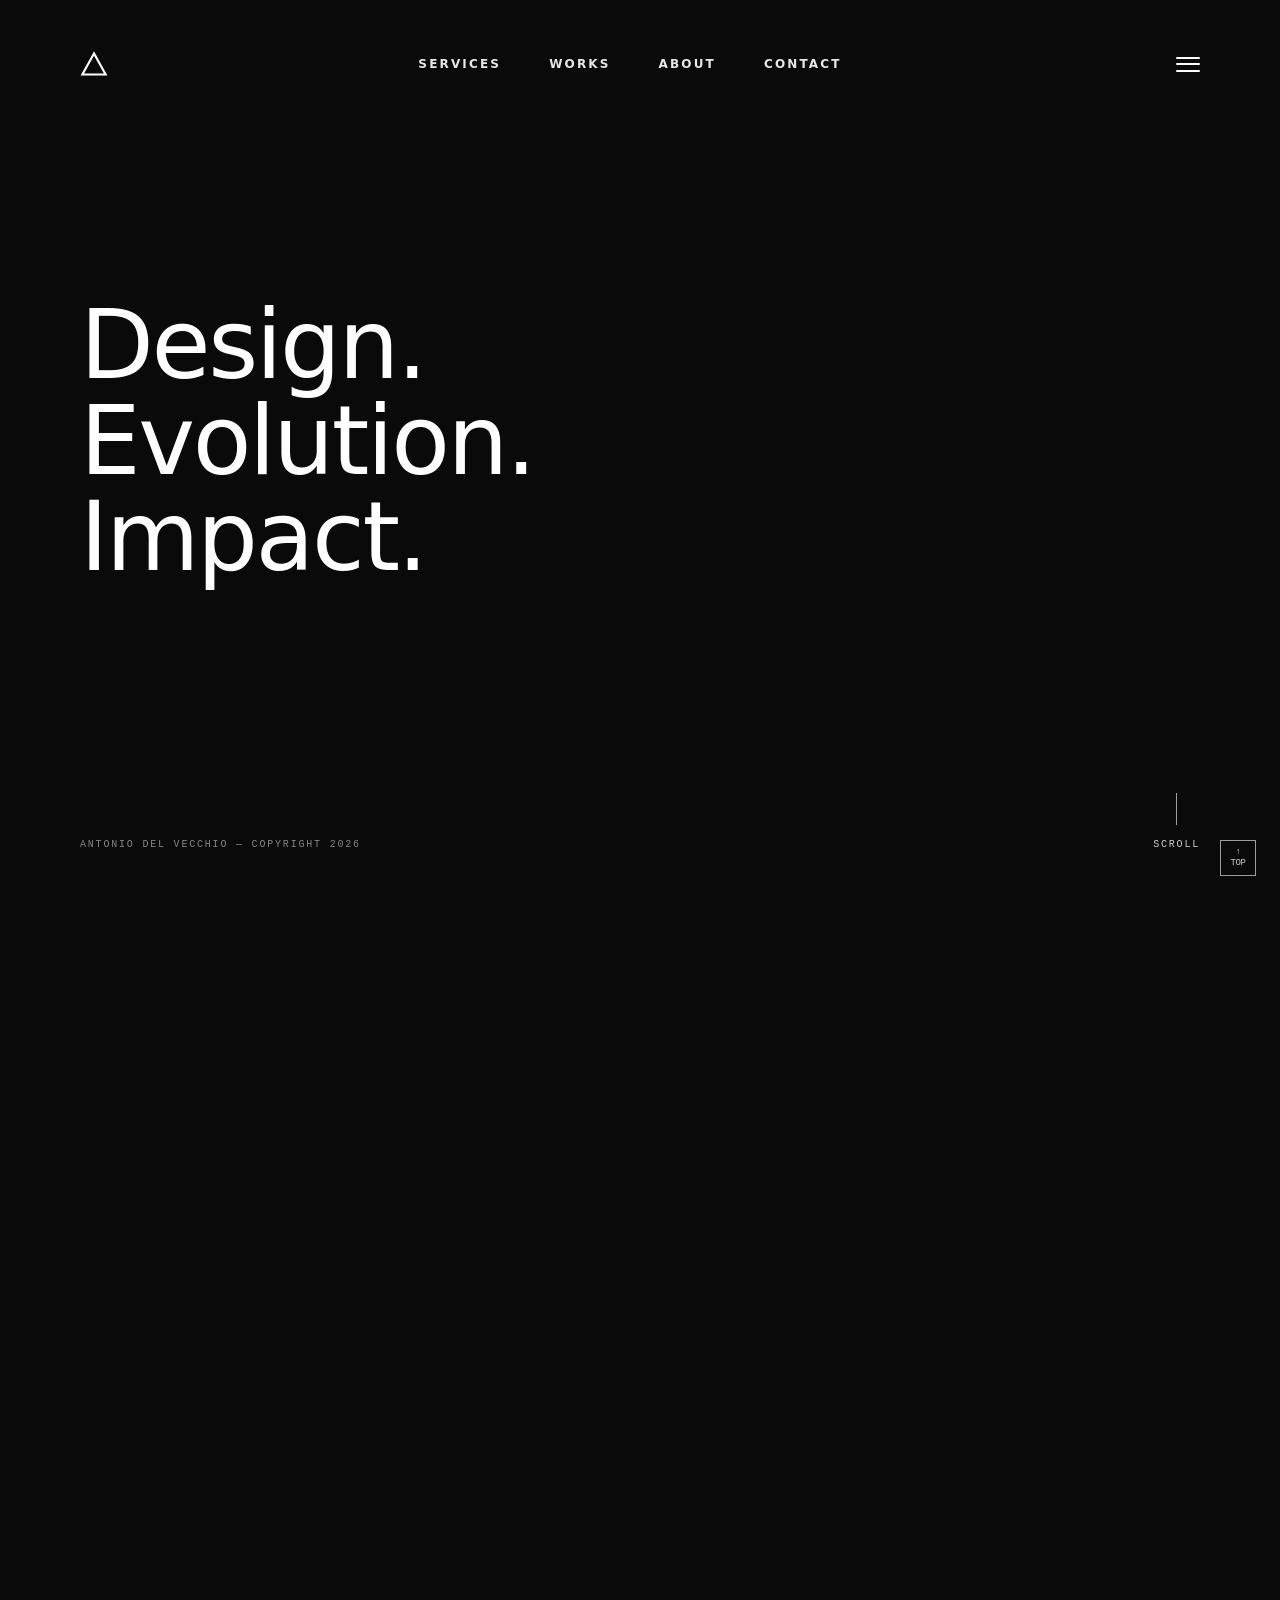
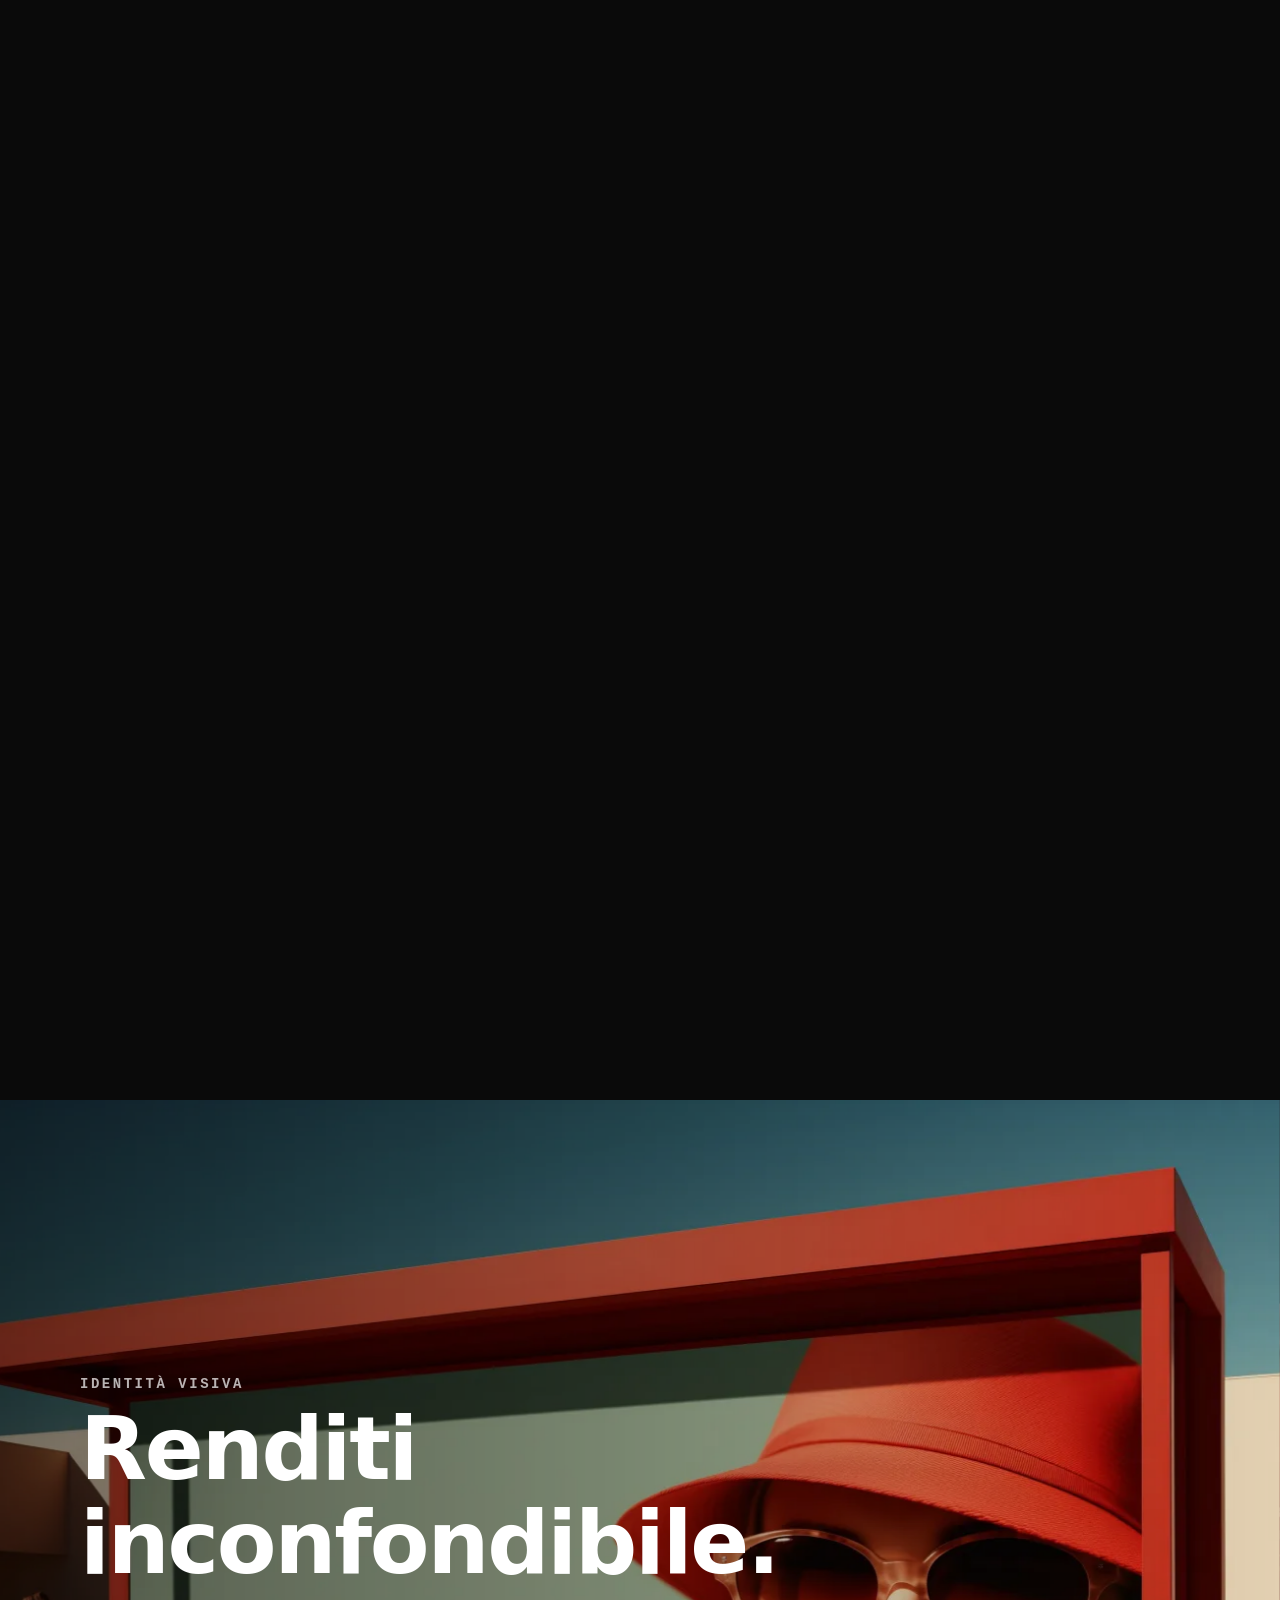
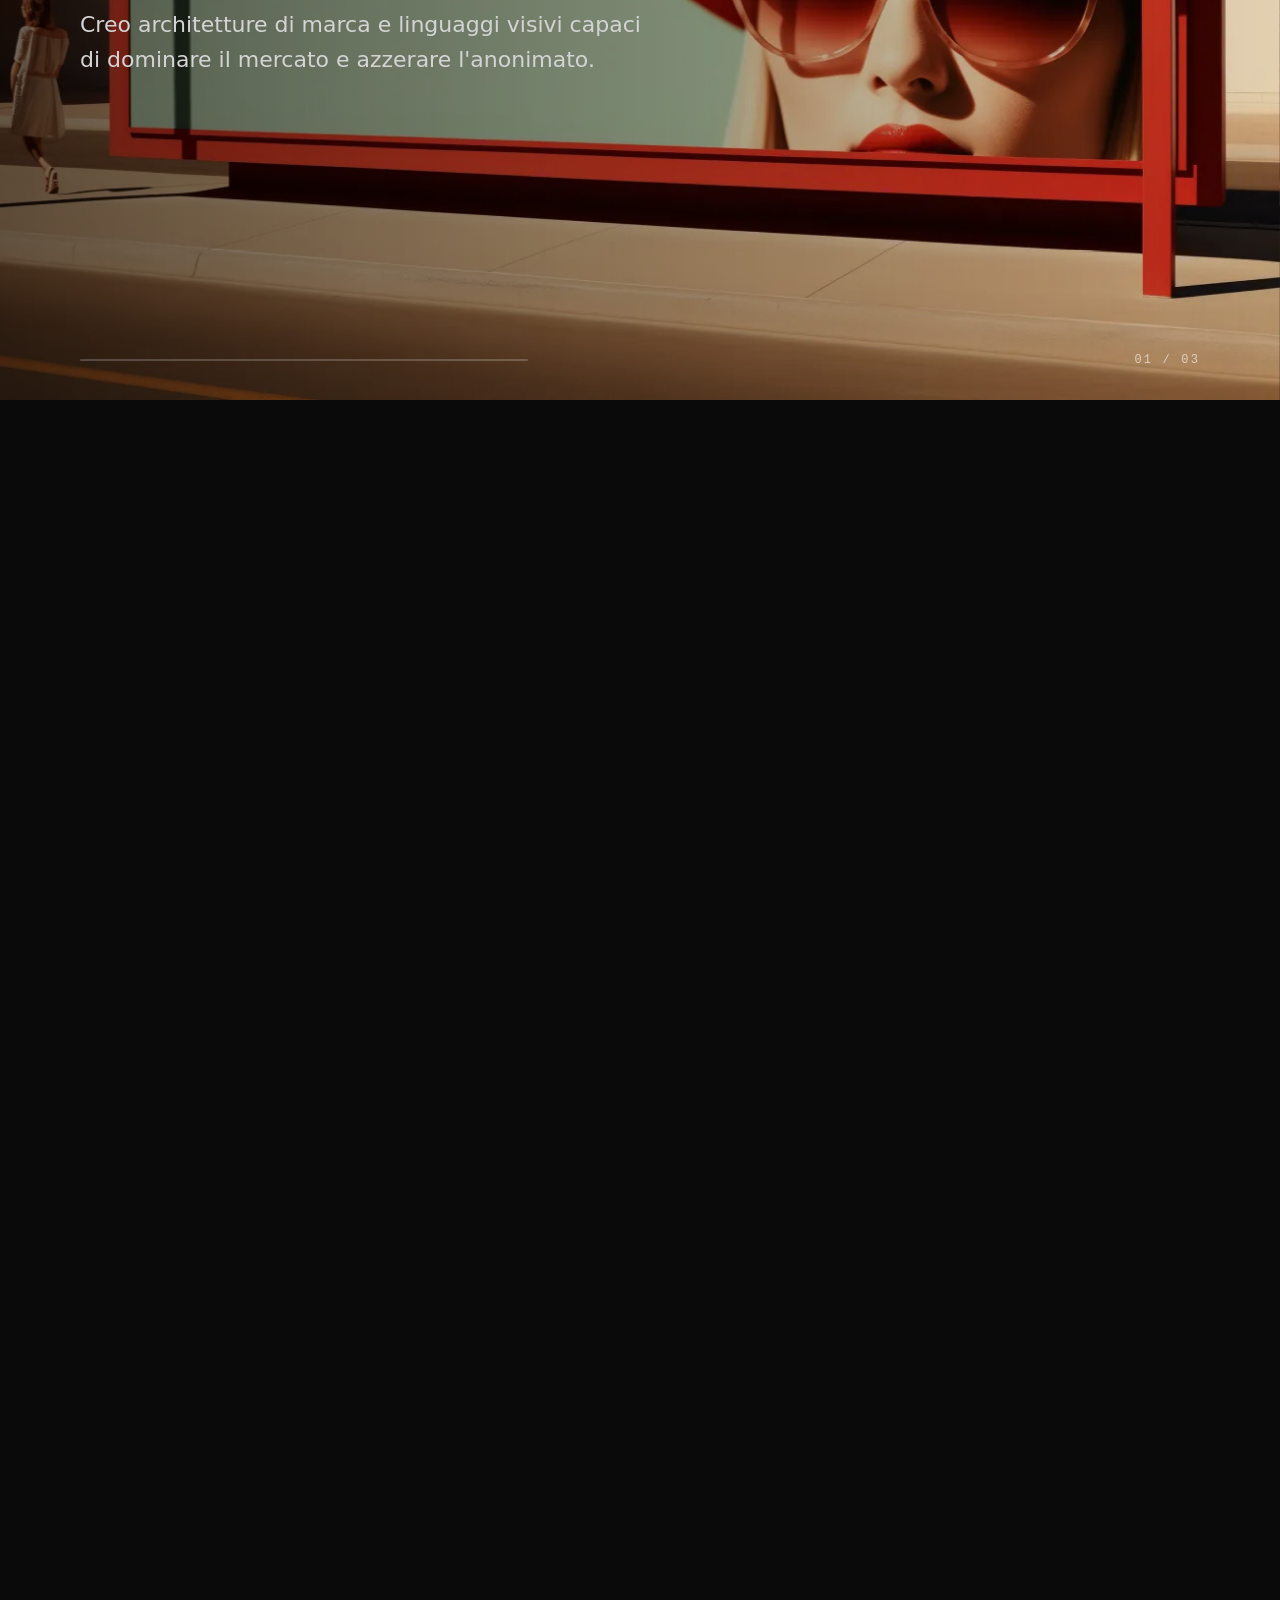
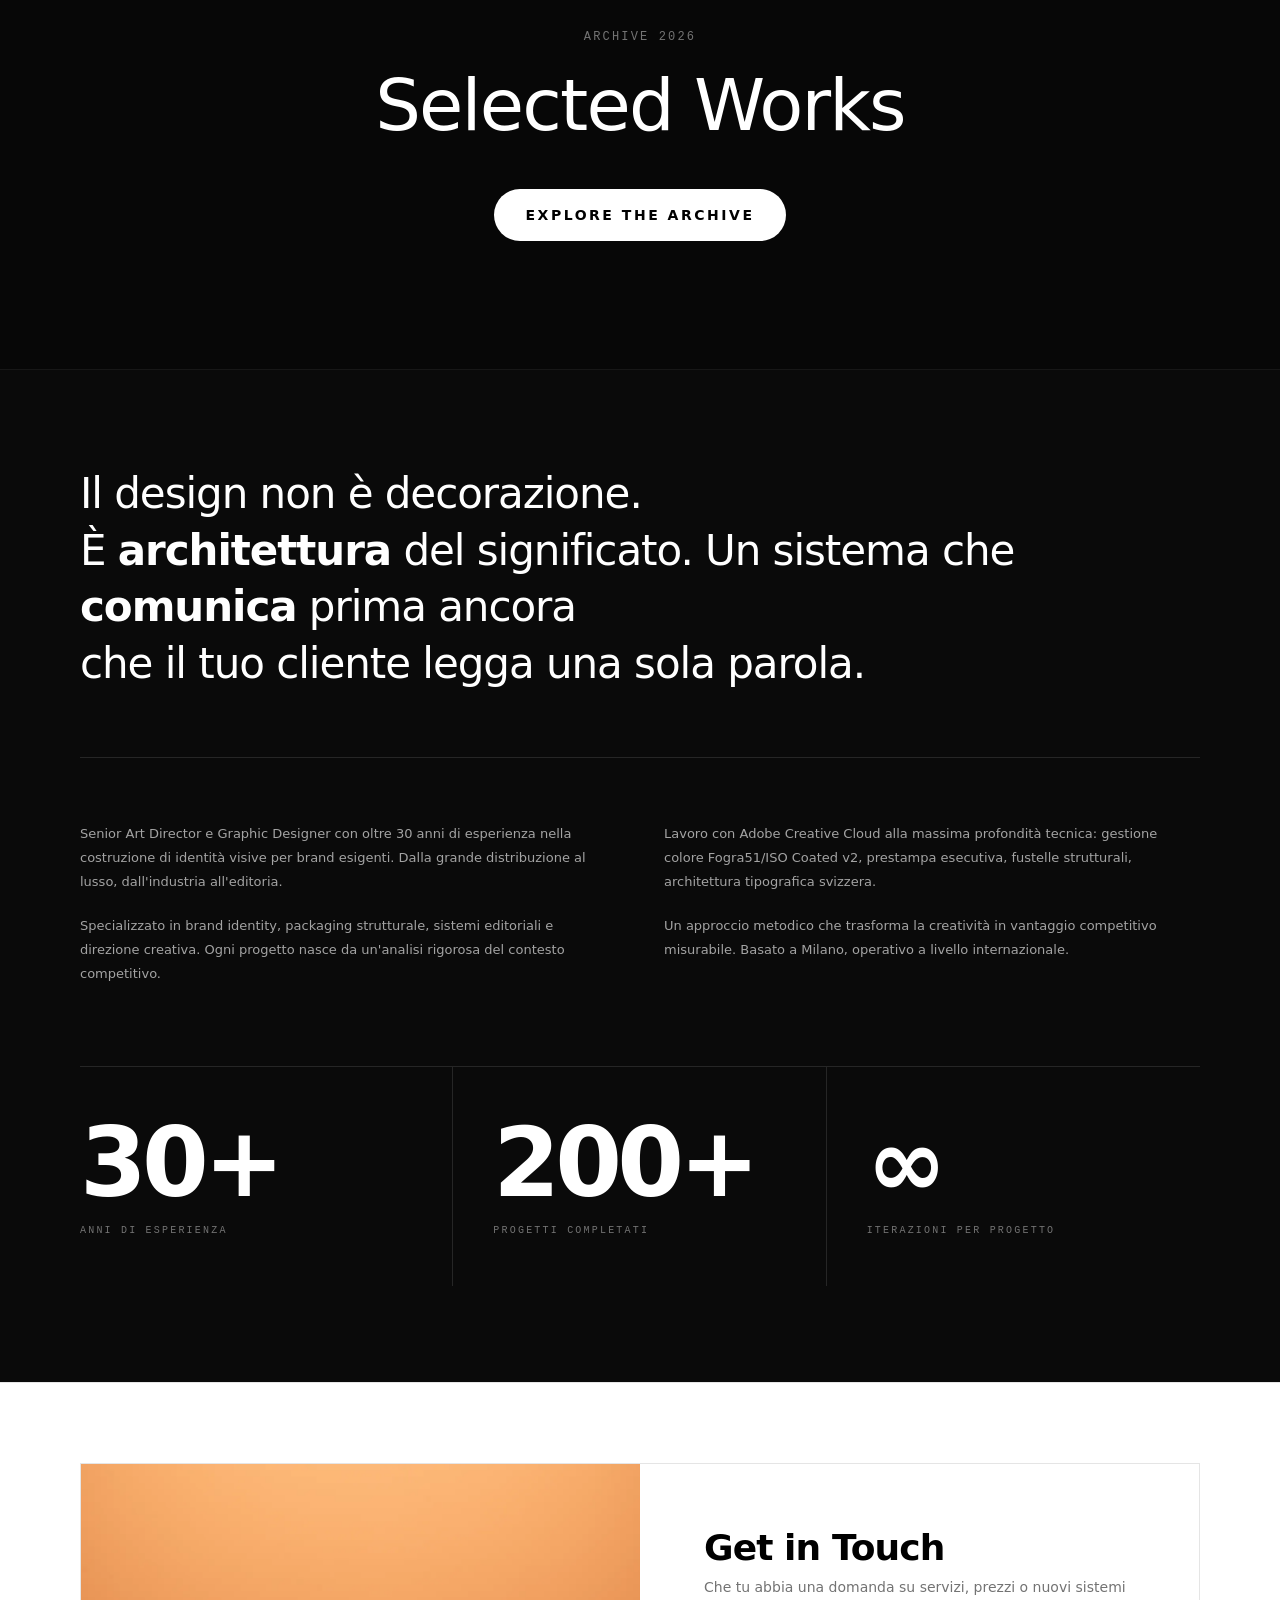
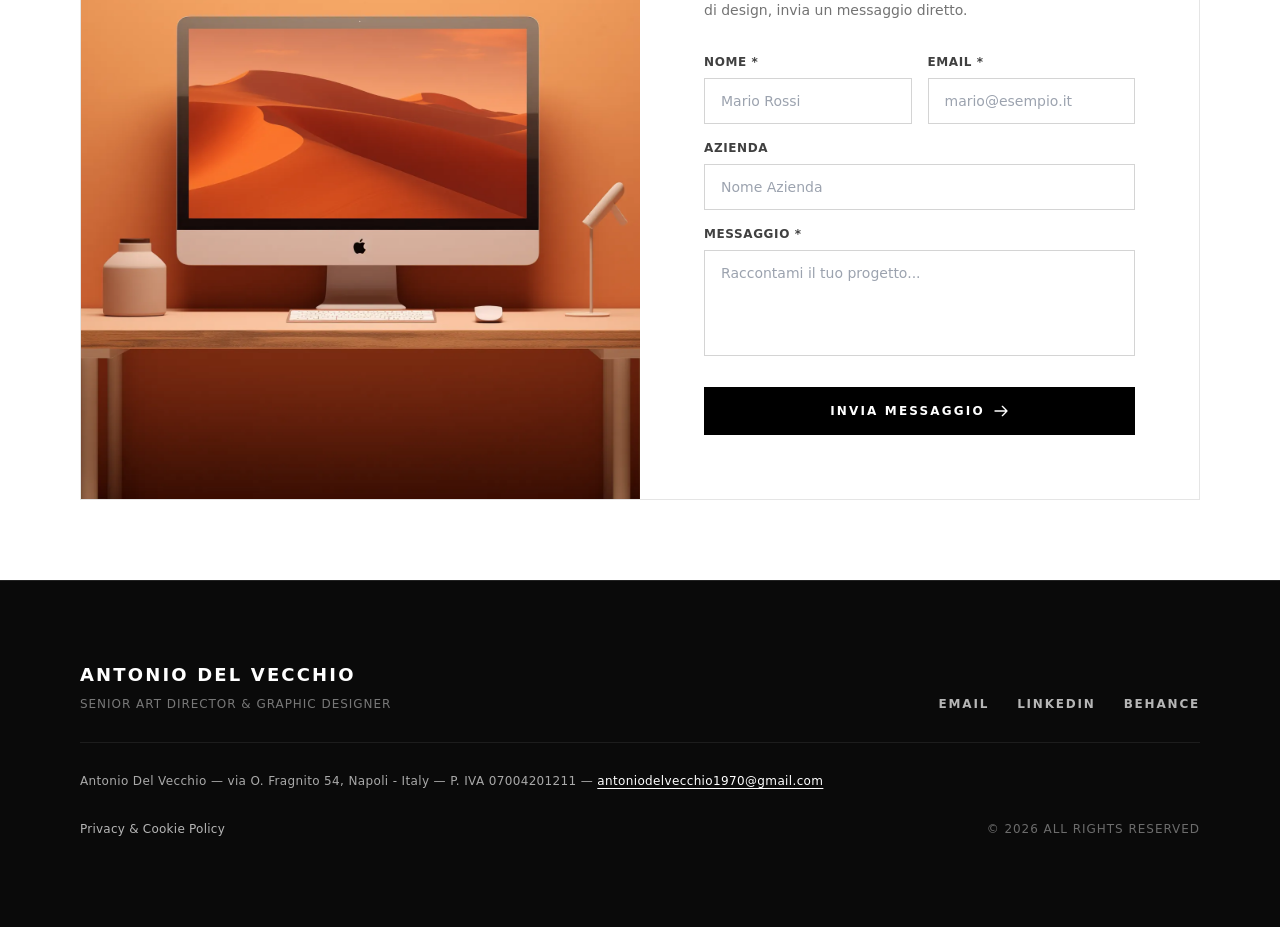
==== commit 5d2158ab: "Bump cache to v=2.8 to serve restored code" ====
--- a/index.html
+++ b/index.html
@@ -633,7 +633,7 @@
     <span class="leading-none">TOP</span>
   </a>
 
-  <script src="main.js?v=2.2"></script>
+  <script src="main.js?v=2.8"></script>
 </body>
 
 </html>
